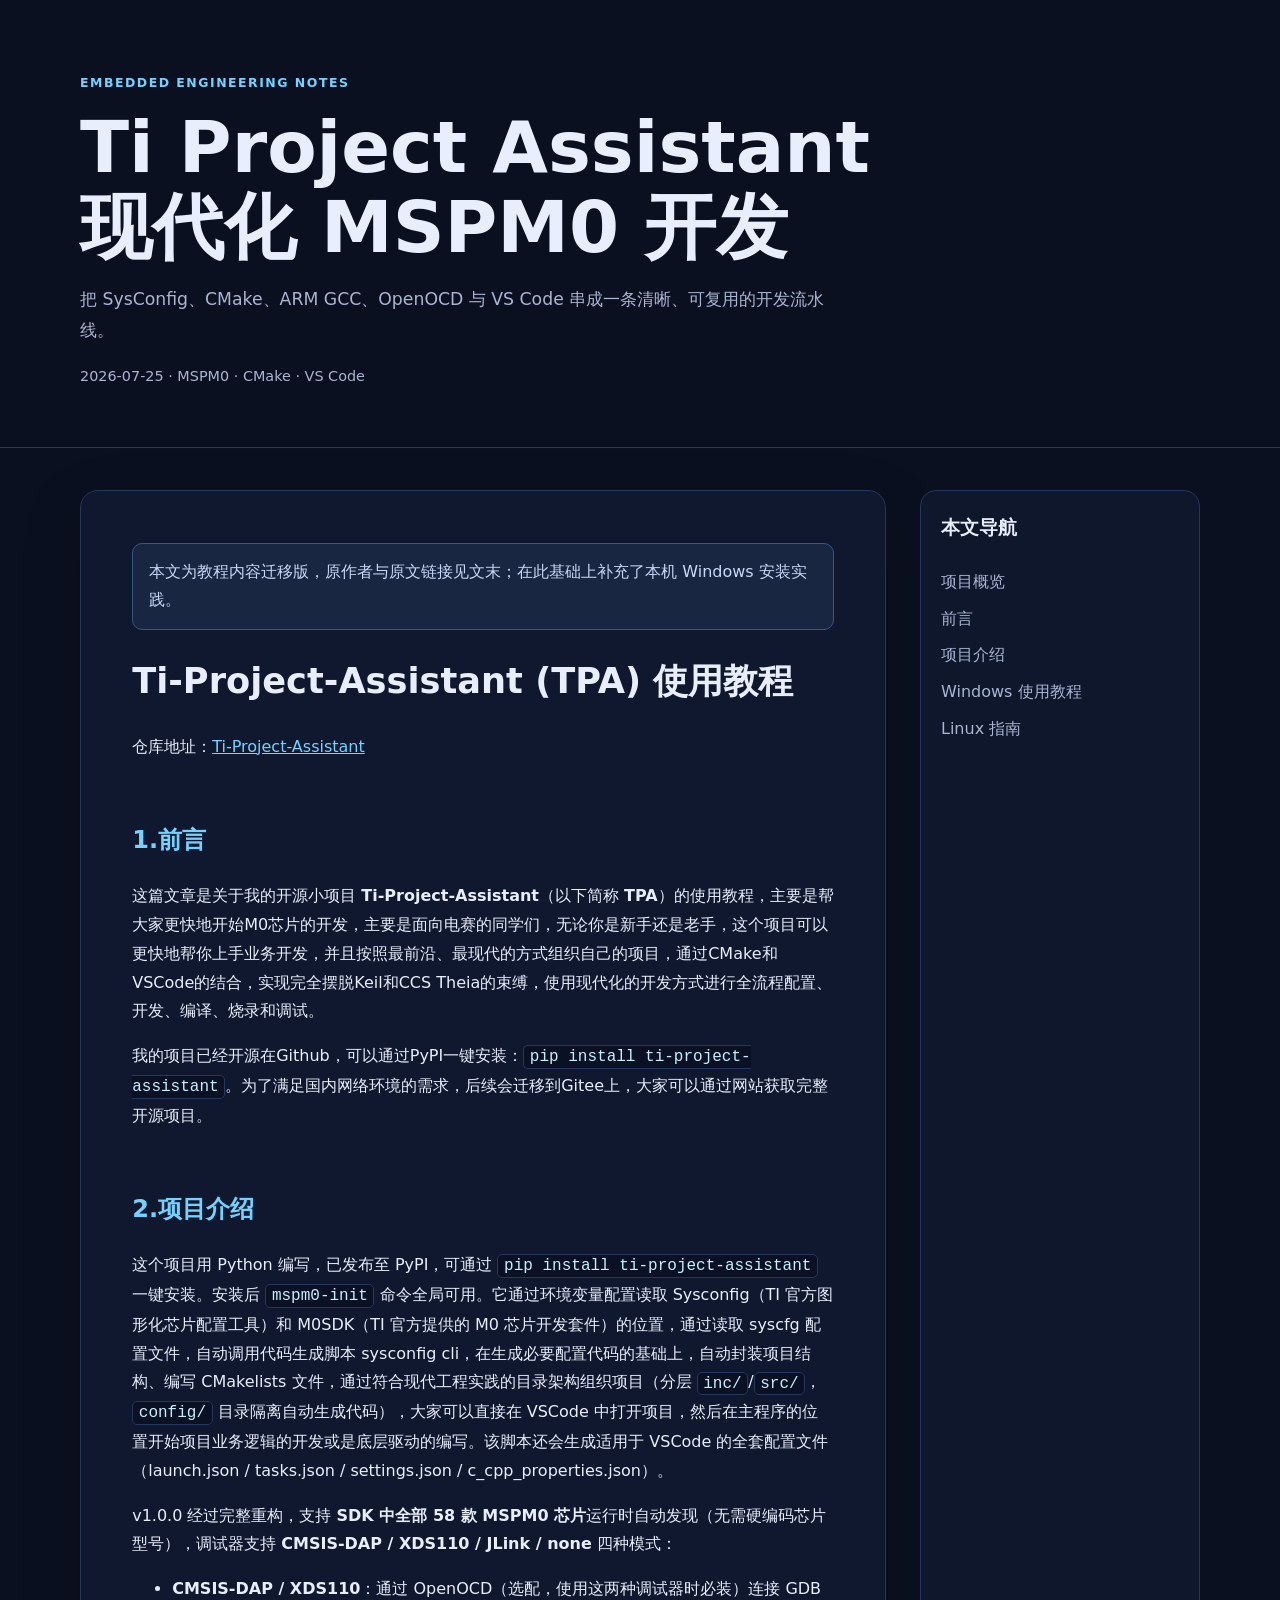
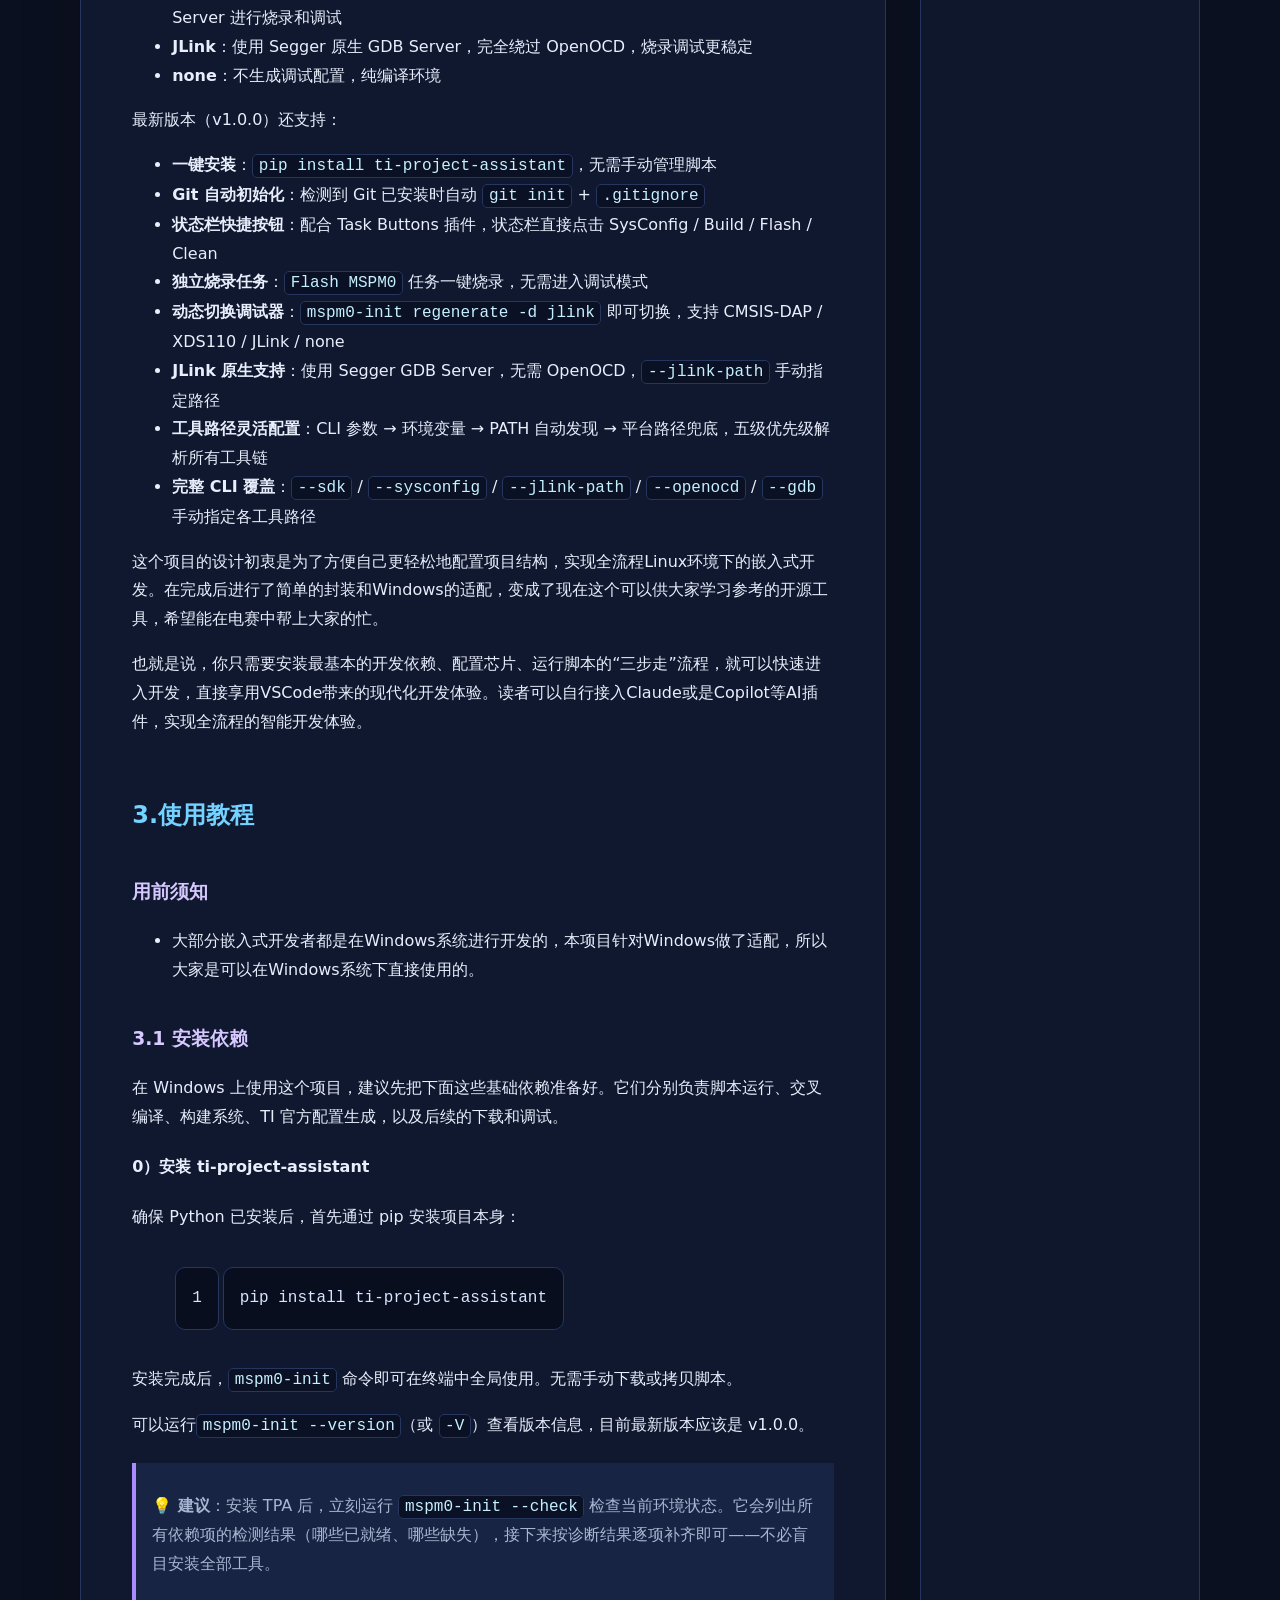
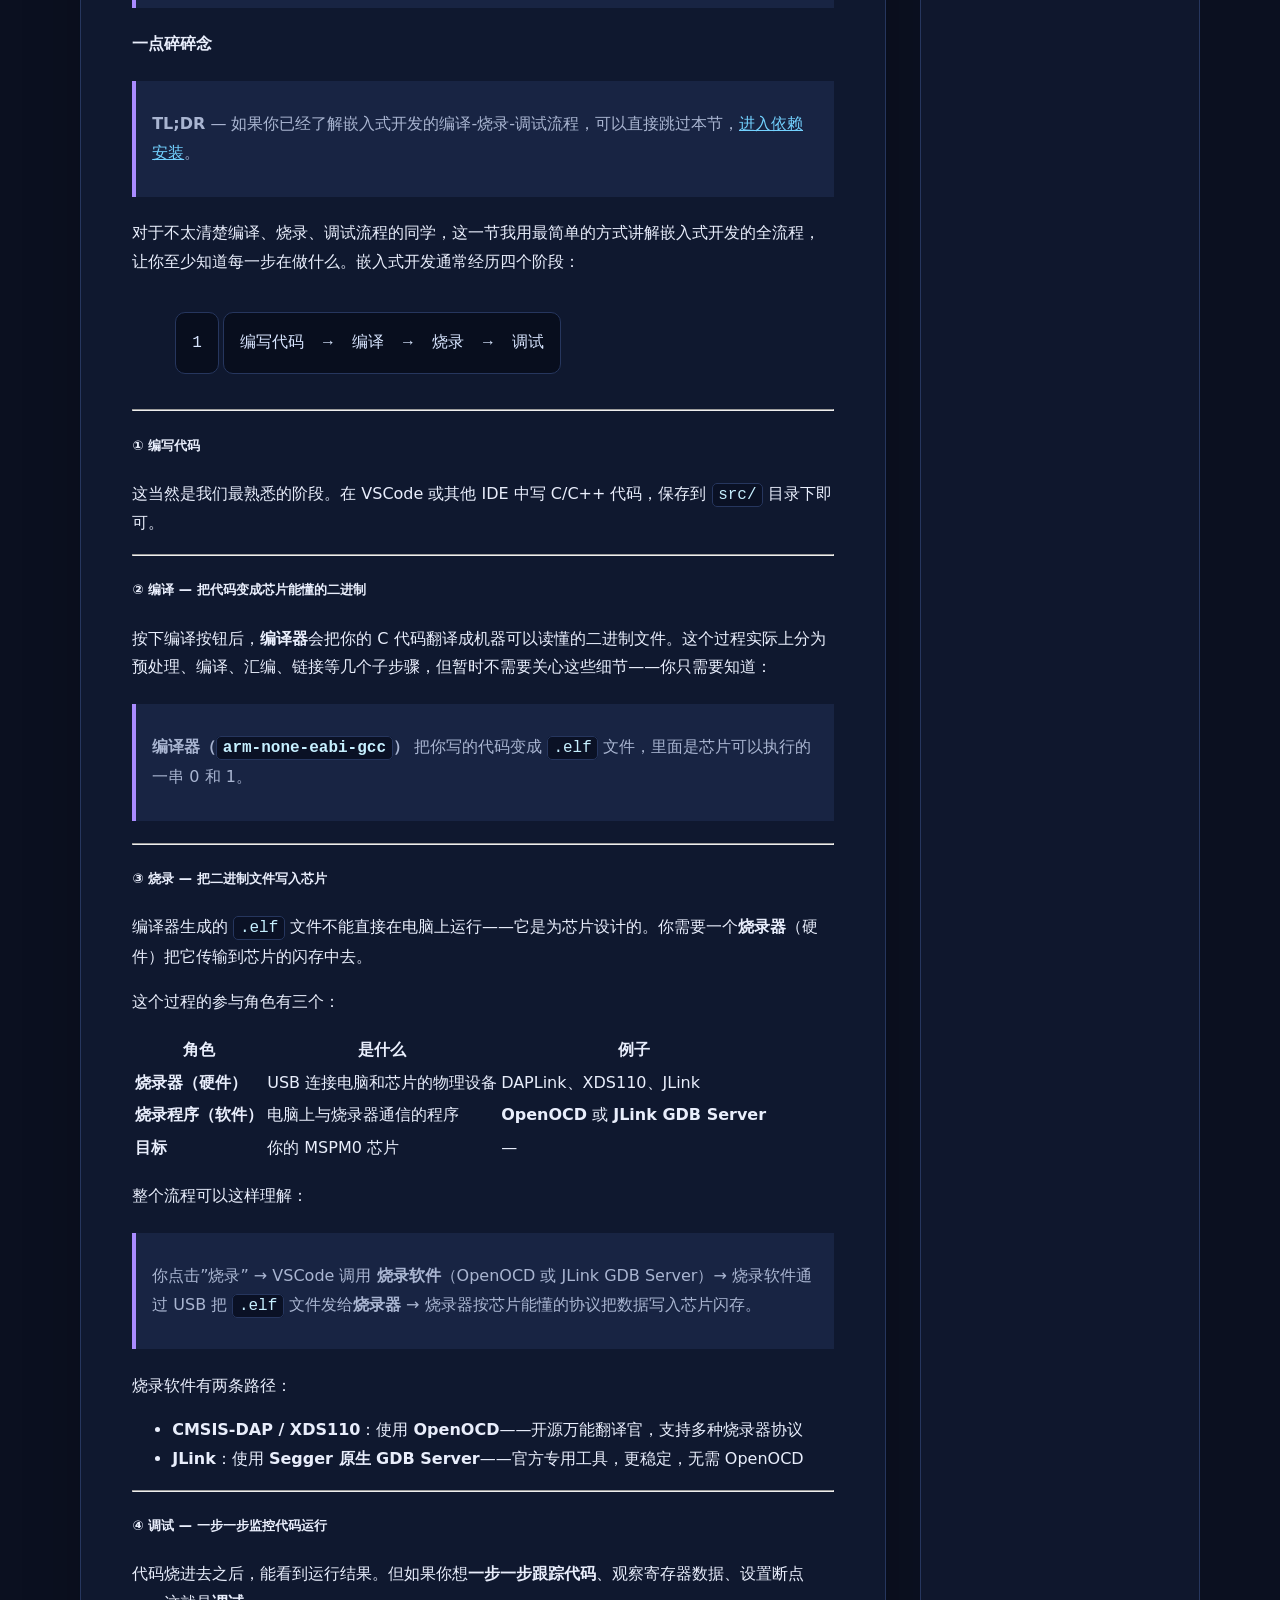
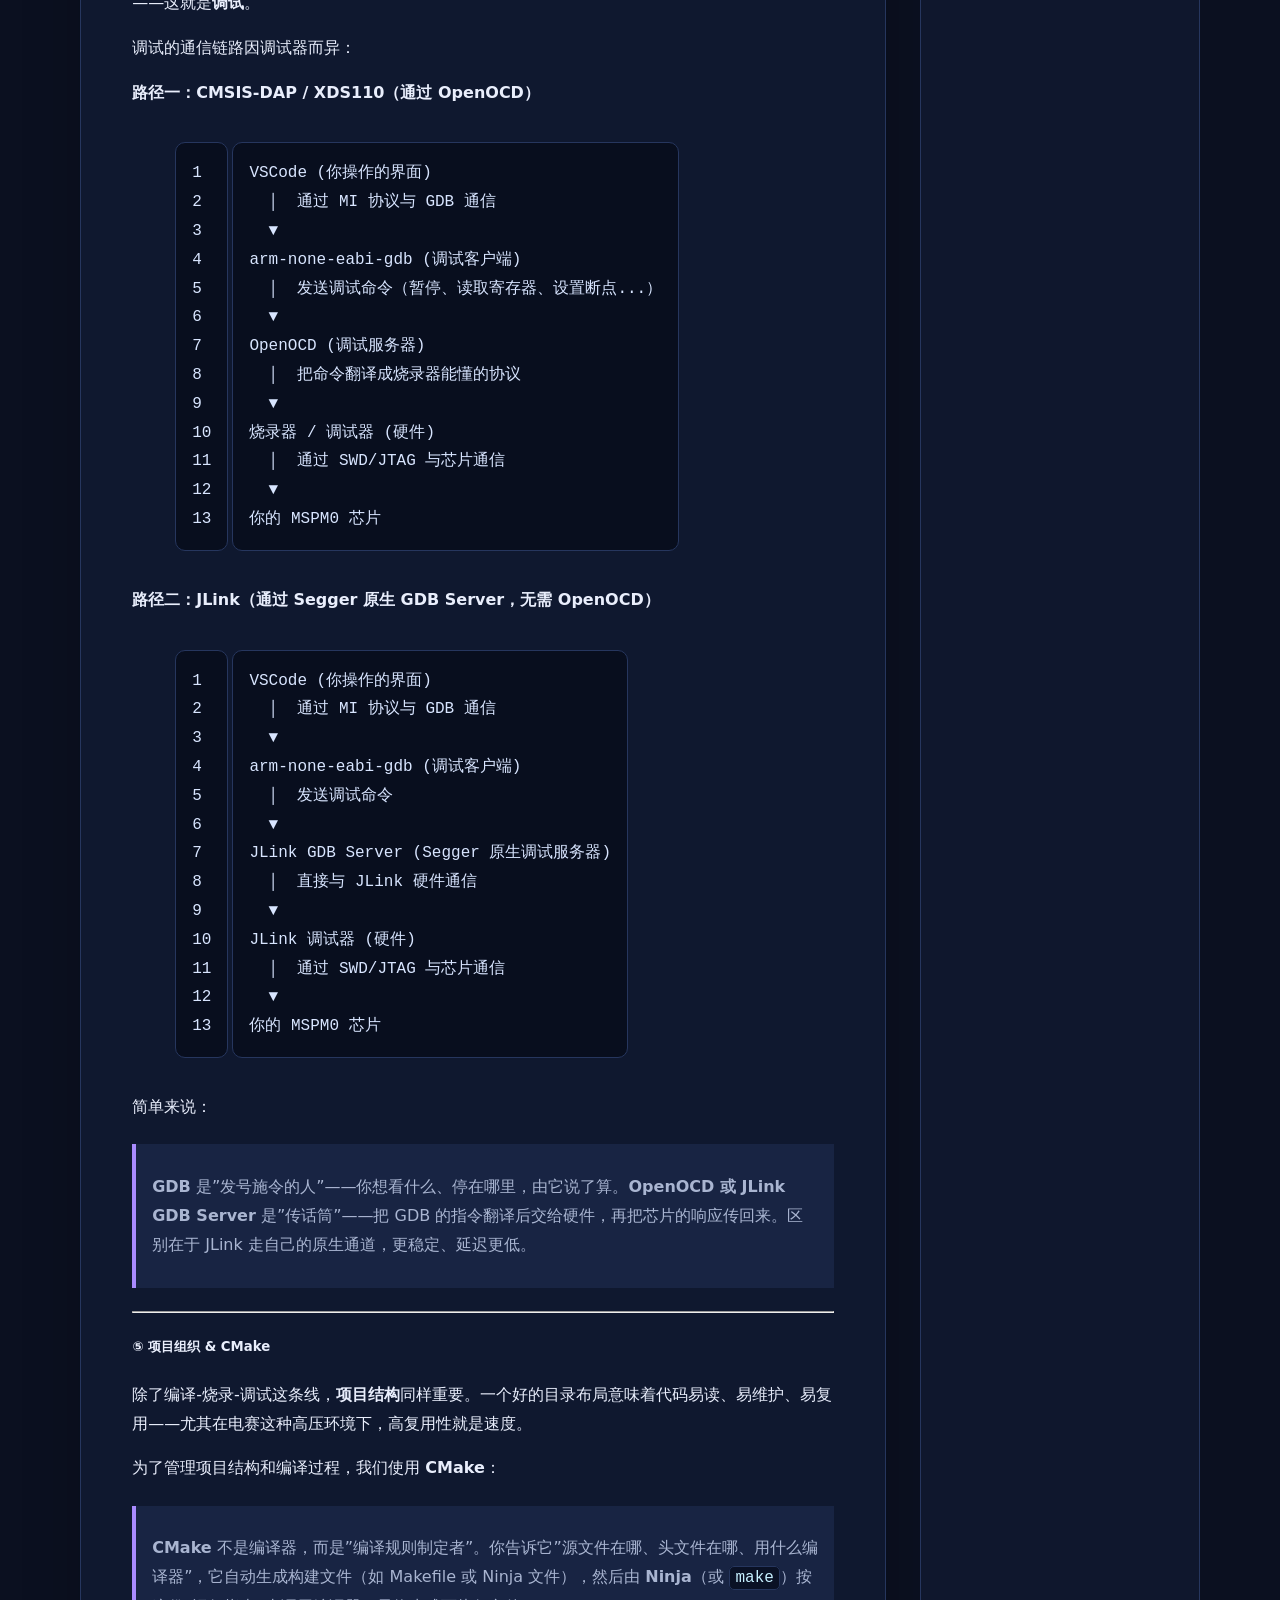
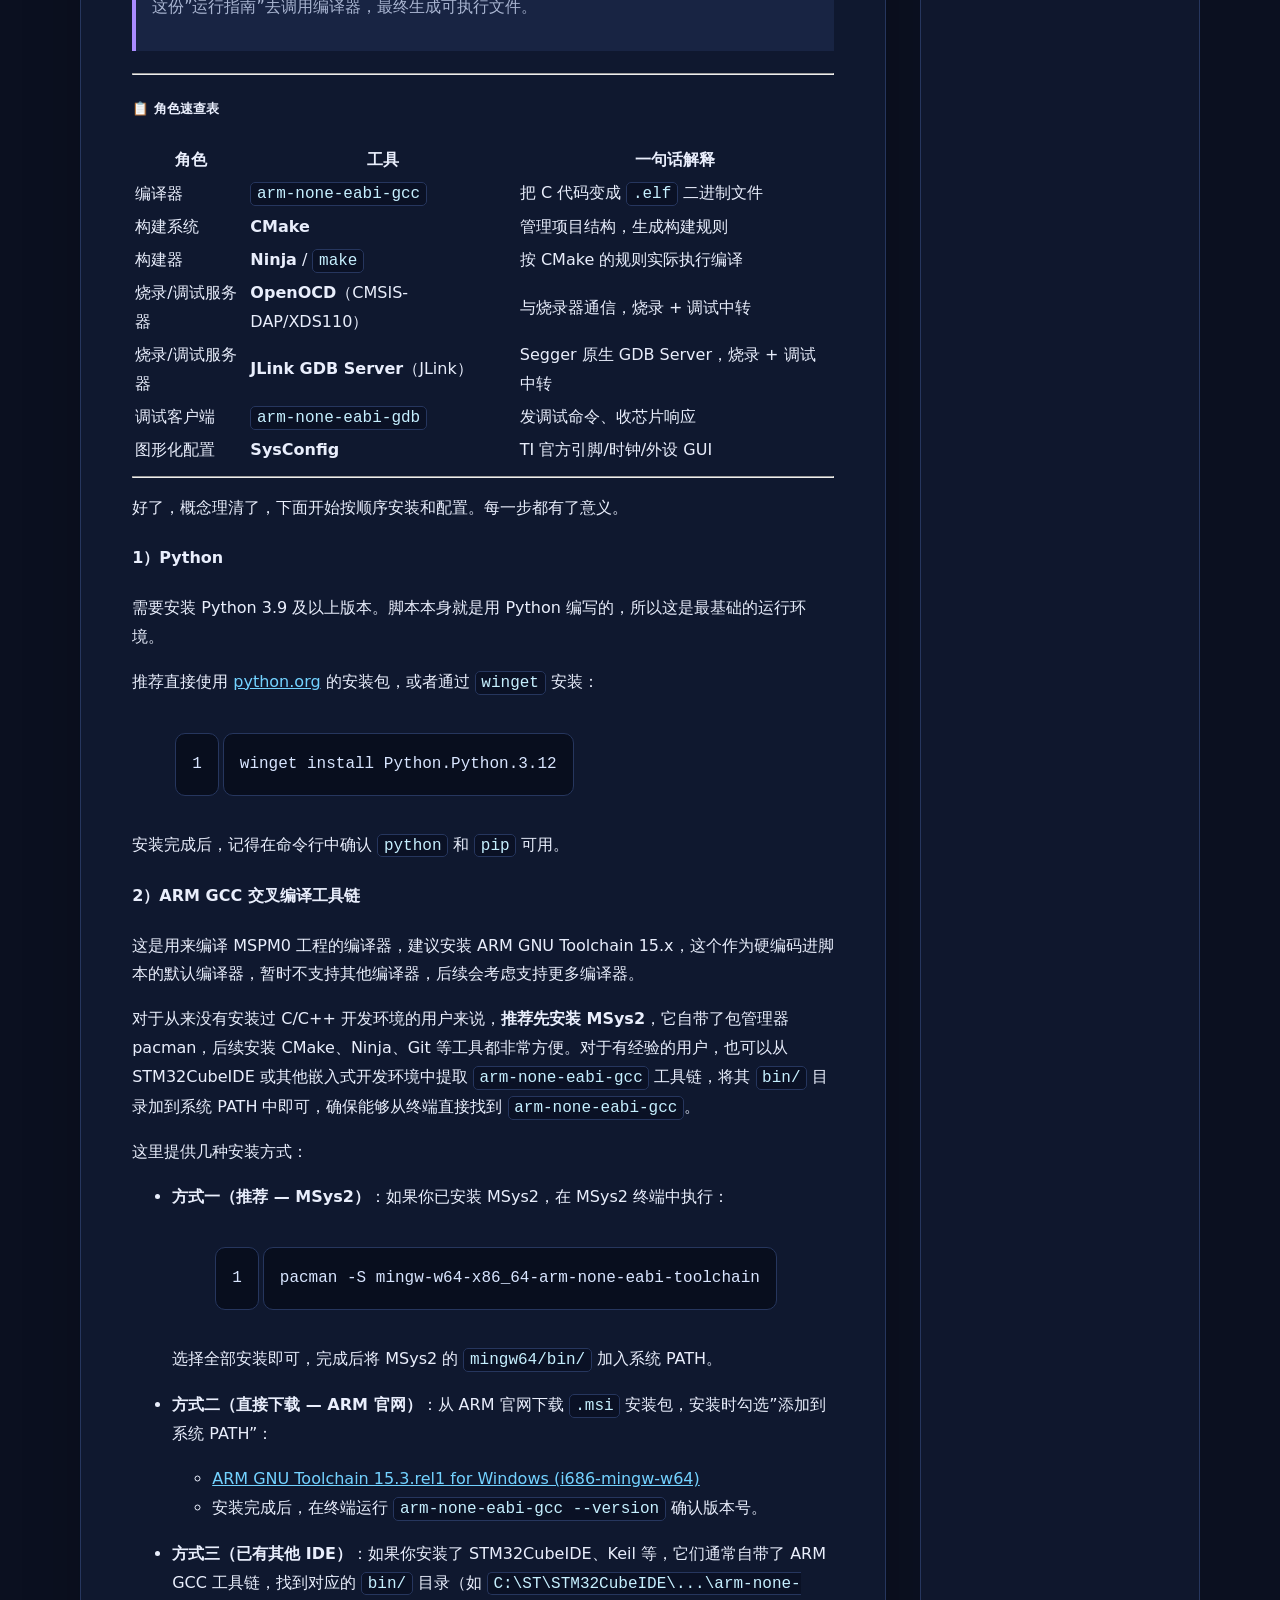
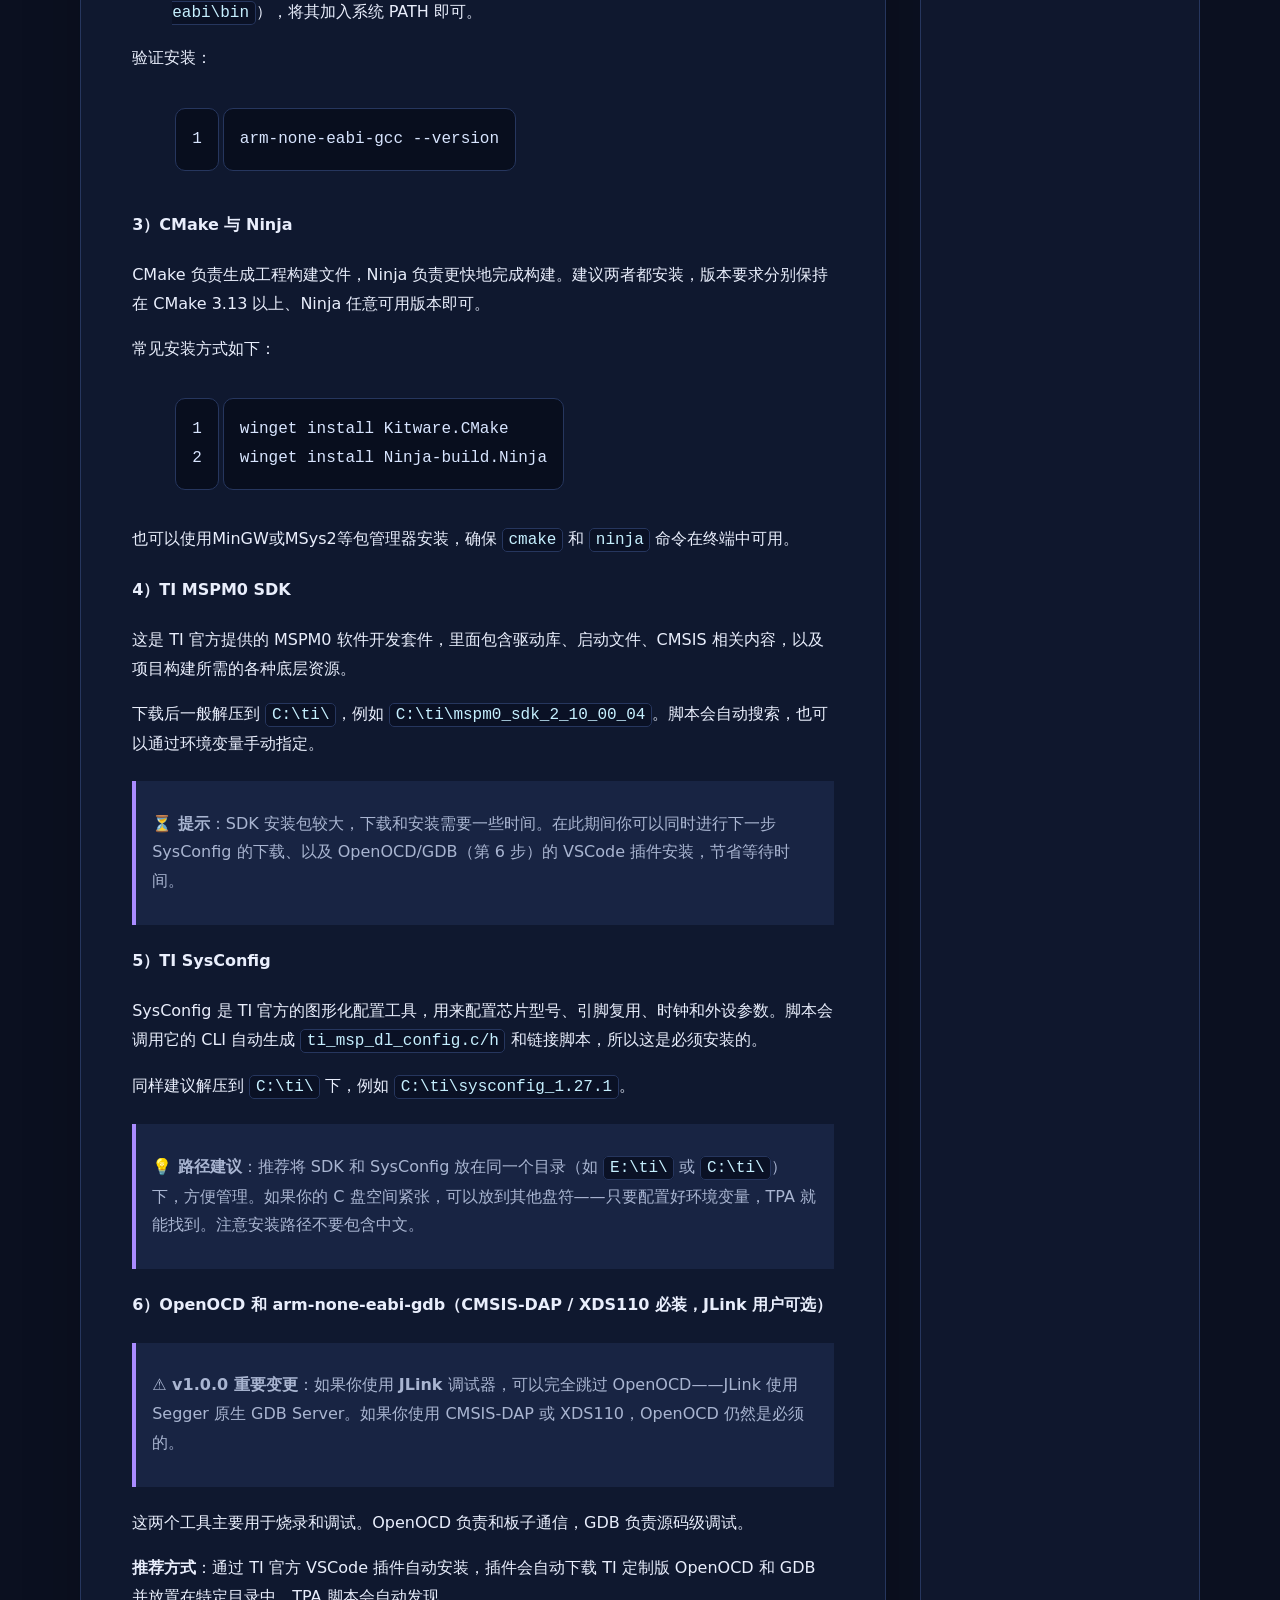
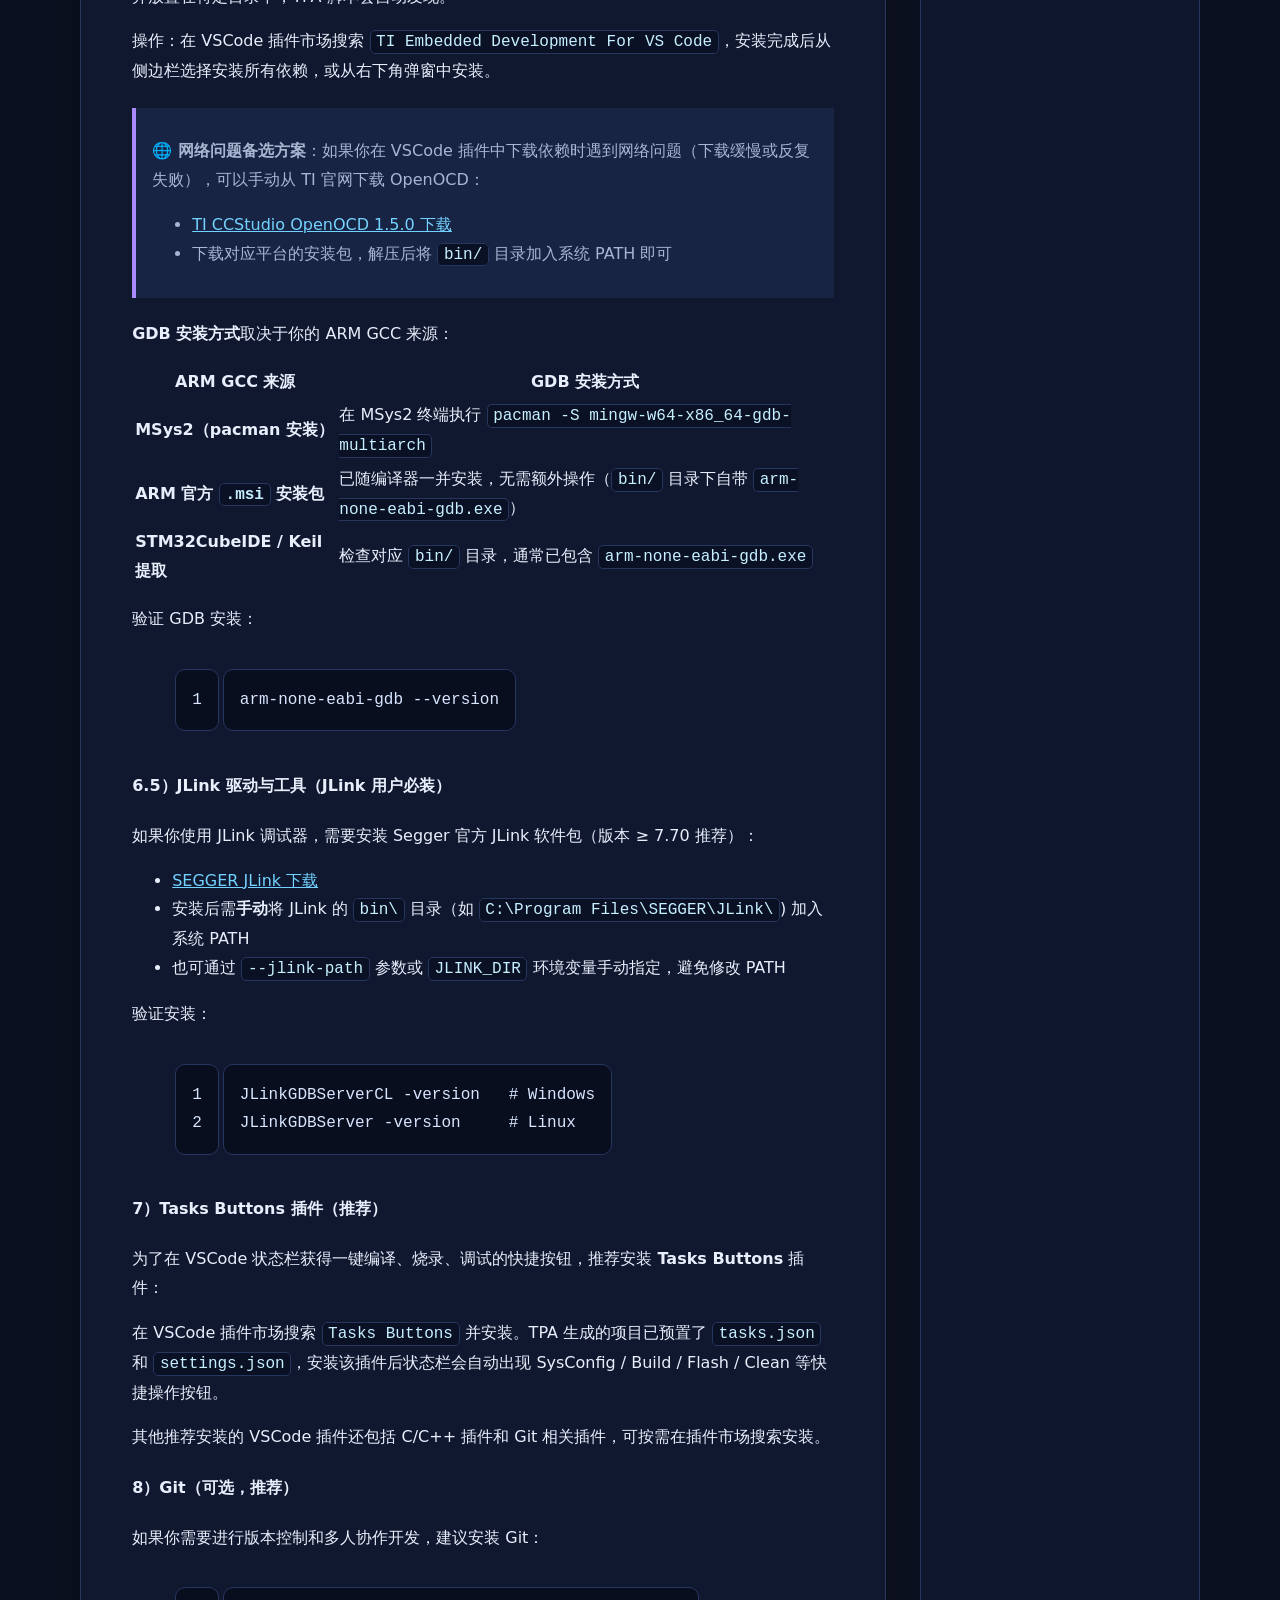
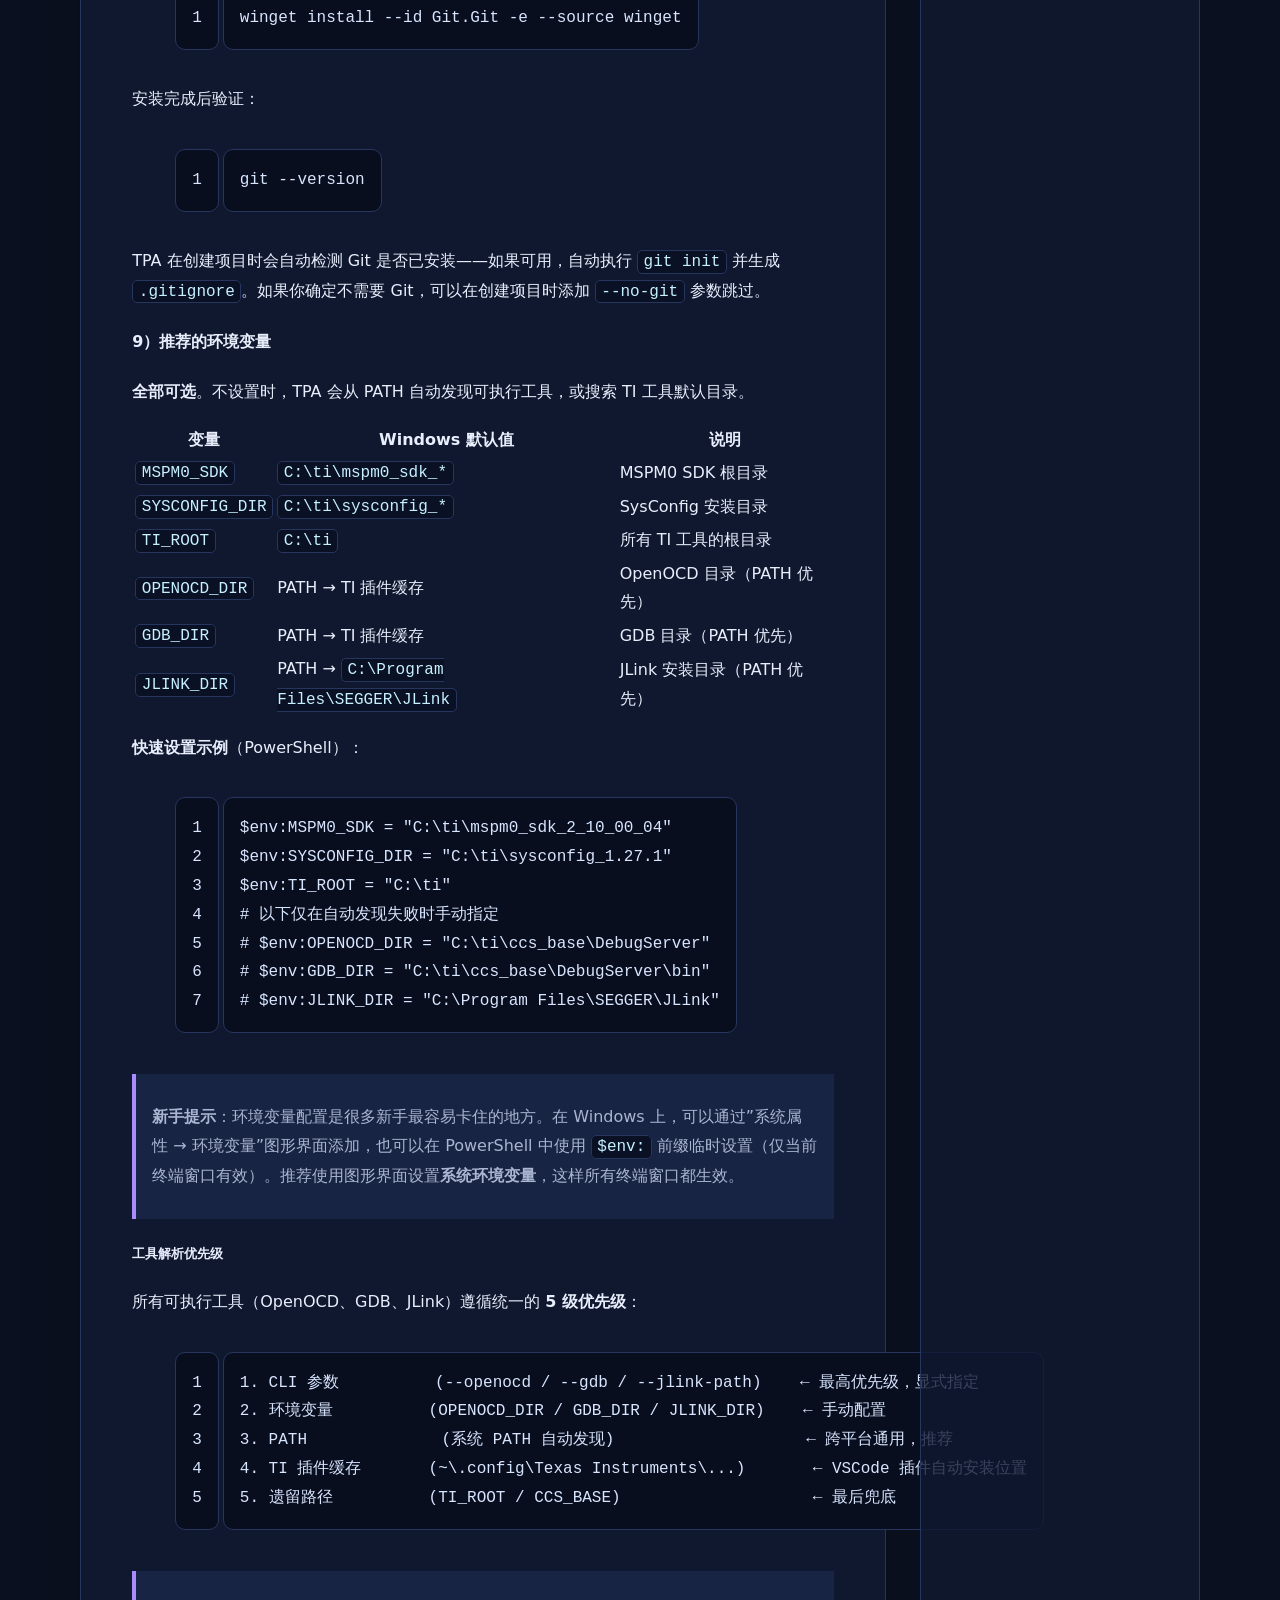
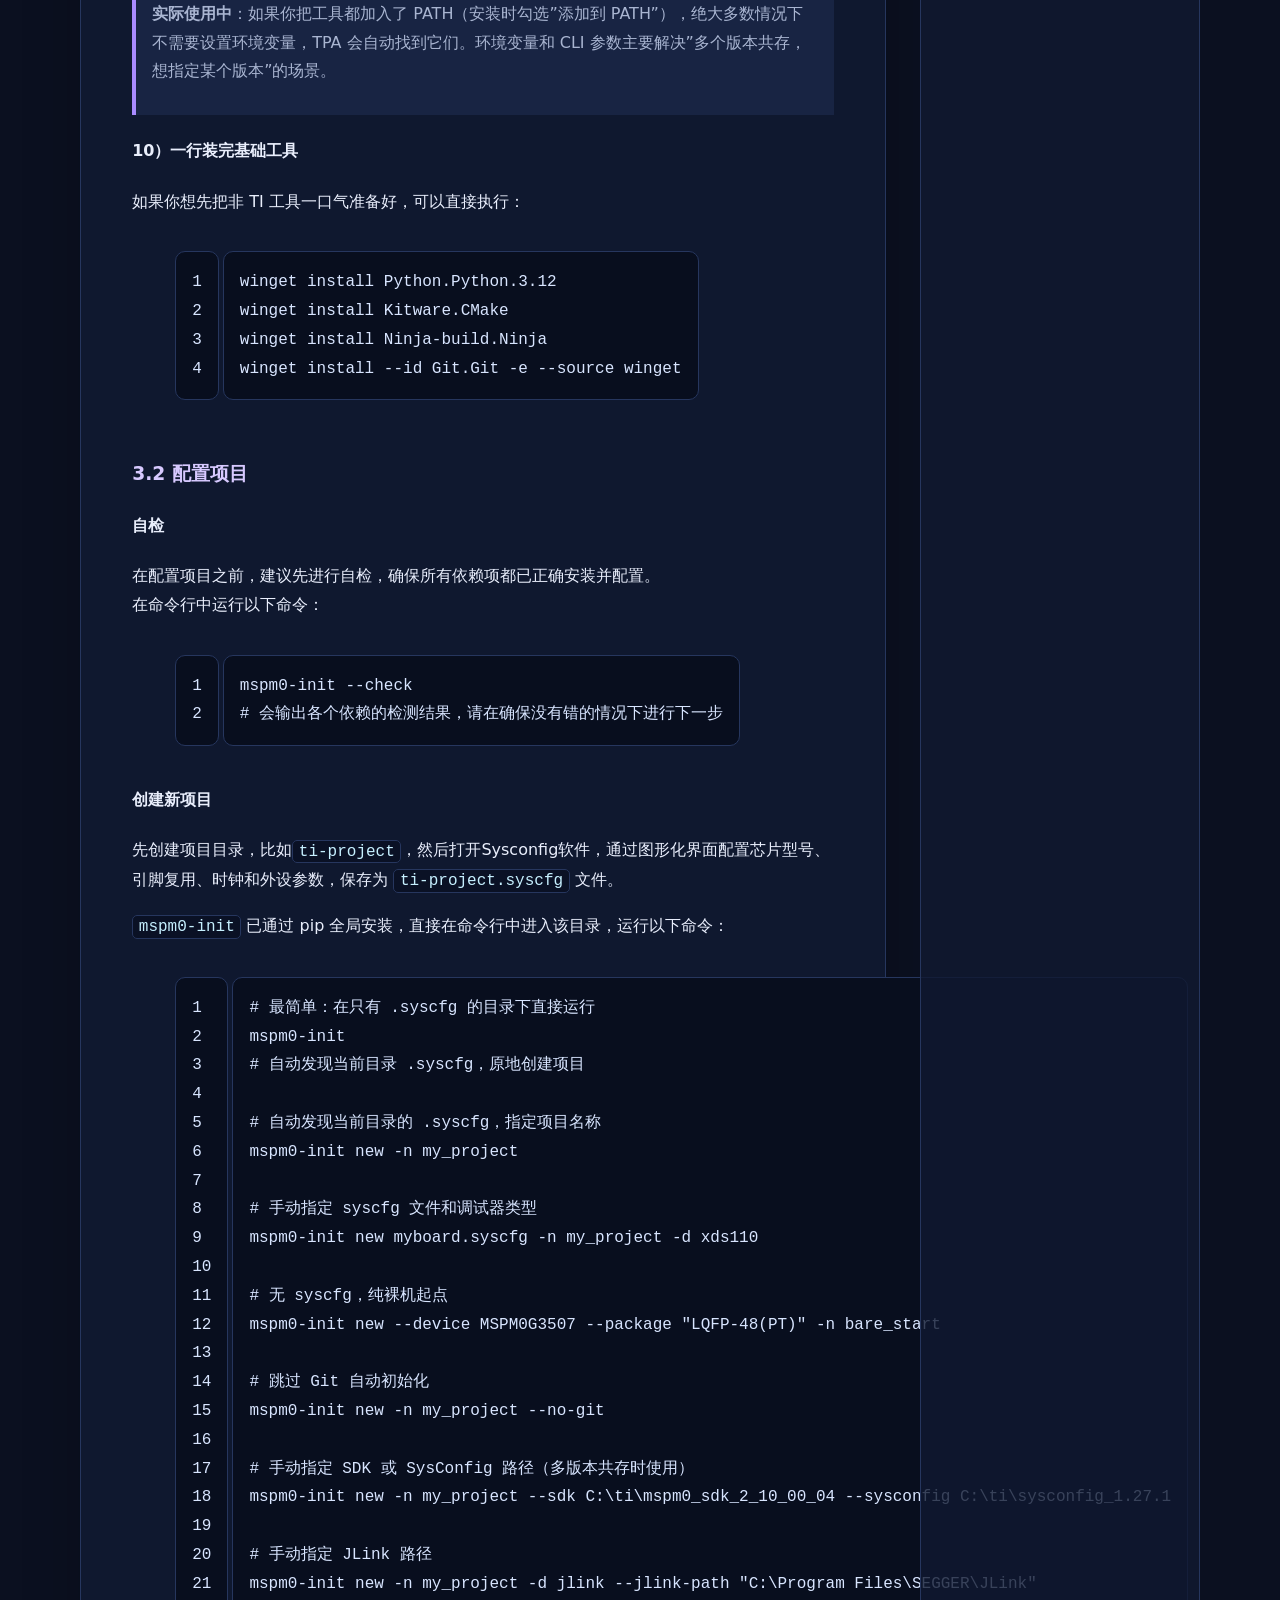
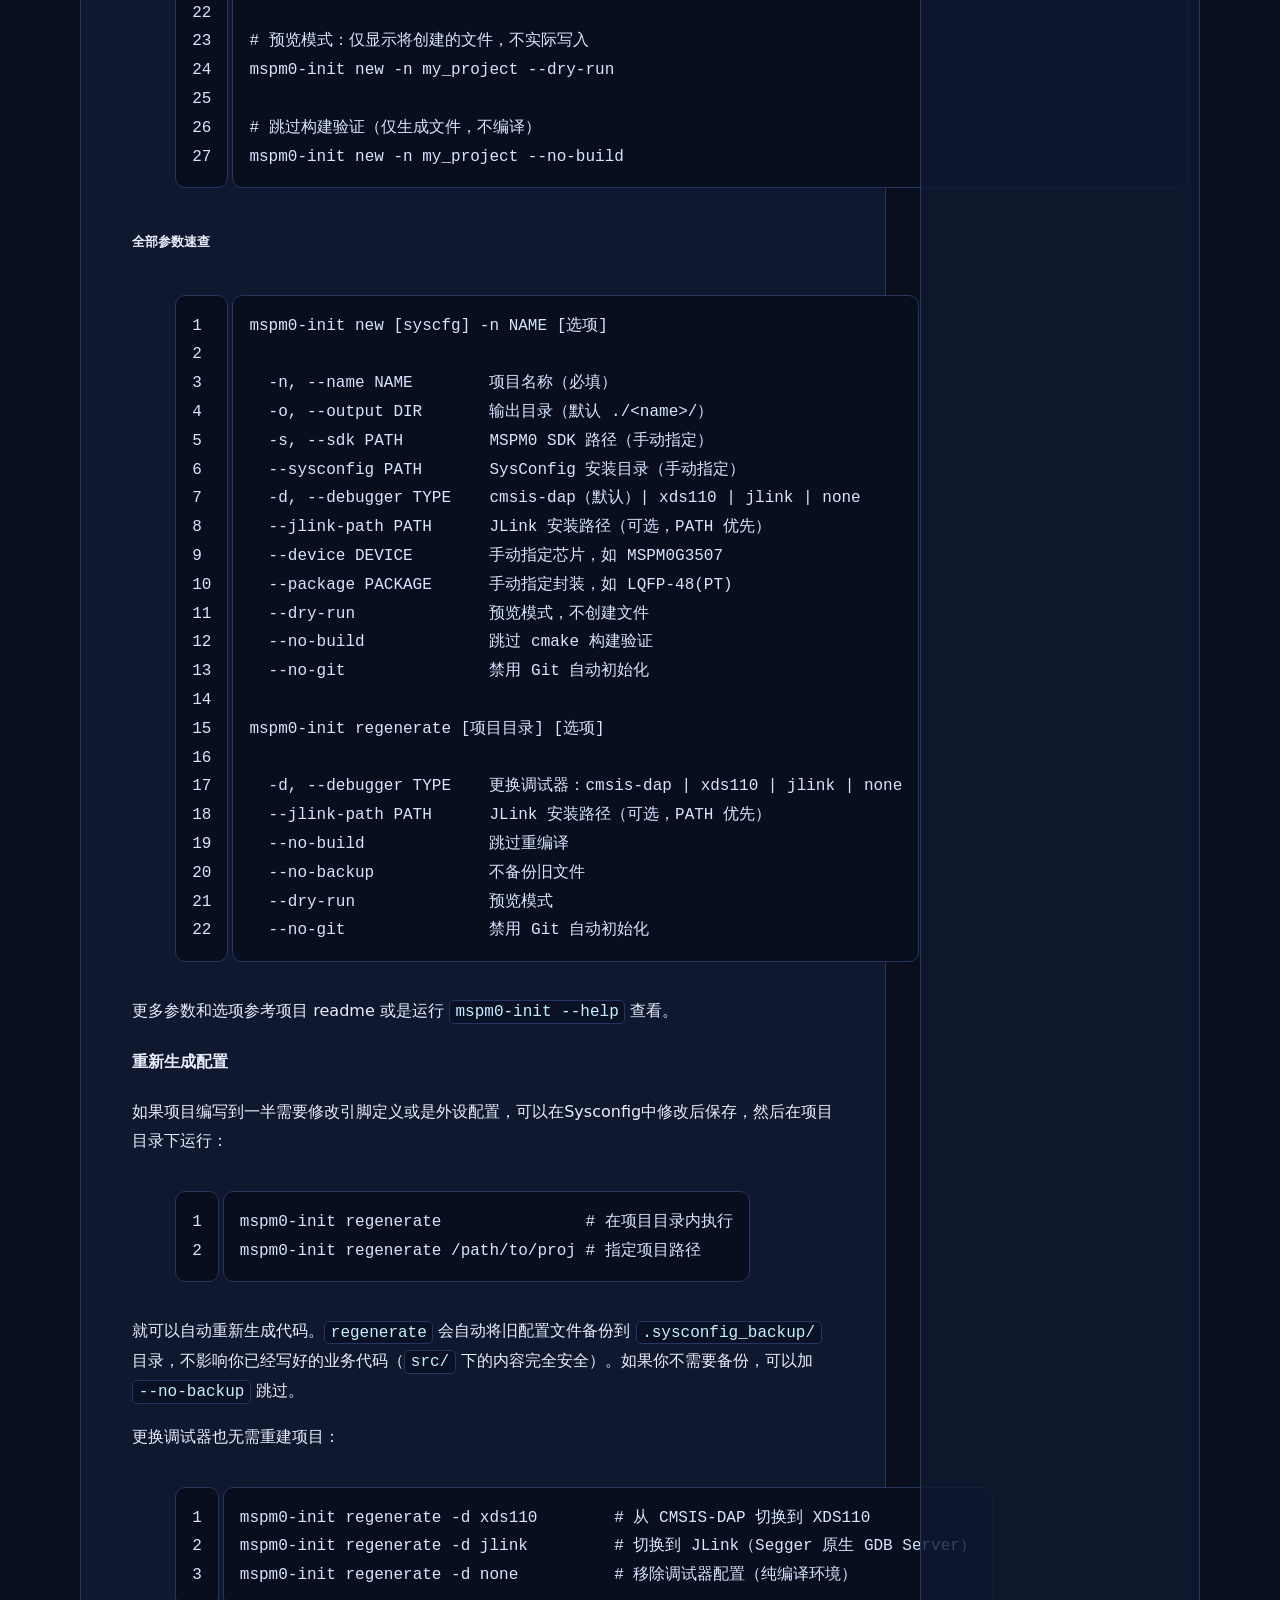
==== index.html @ 9c079d9d "Create embedded engineering blog" ====
<!doctype html><html lang="zh-CN"><head><meta charset="utf-8"><meta name="viewport" content="width=device-width,initial-scale=1"><title>嵌入式工程笔记 · Ti Project Assistant</title><meta name="description" content="MSPM0、SysConfig、CMake 与 VS Code 的现代嵌入式开发笔记"><link rel="stylesheet" href="styles.css"></head><body><header class="hero"><div class="shell"><div class="eyebrow">Embedded Engineering Notes</div><h1>Ti Project Assistant<br>现代化 MSPM0 开发</h1><p>把 SysConfig、CMake、ARM GCC、OpenOCD 与 VS Code 串成一条清晰、可复用的开发流水线。</p><div class="meta">2026-07-25 · MSPM0 · CMake · VS Code</div></div></header><main class="shell layout"><article class="article"><div class="notice">本文为教程内容迁移版，原作者与原文链接见文末；在此基础上补充了本机 Windows 安装实践。</div><div id="content"><h1 id="Ti-Project-Assistant-TPA-使用教程"><a href="#Ti-Project-Assistant-TPA-使用教程" class="headerlink" title="Ti-Project-Assistant (TPA) 使用教程"></a>Ti-Project-Assistant (TPA) 使用教程</h1><p>仓库地址：<a target="_blank" rel="noopener" href="https://github.com/AndyYang12345/Ti-Project-Assistant.git">Ti-Project-Assistant</a></p>
<h2 id="1-前言"><a href="#1-前言" class="headerlink" title="1.前言"></a>1.前言</h2><p>这篇文章是关于我的开源小项目 <strong>Ti-Project-Assistant</strong>（以下简称 <strong>TPA</strong>）的使用教程，主要是帮大家更快地开始M0芯片的开发，主要是面向电赛的同学们，无论你是新手还是老手，这个项目可以更快地帮你上手业务开发，并且按照最前沿、最现代的方式组织自己的项目，通过CMake和VSCode的结合，实现完全摆脱Keil和CCS Theia的束缚，使用现代化的开发方式进行全流程配置、开发、编译、烧录和调试。</p>
<p>我的项目已经开源在Github，可以通过PyPI一键安装：<code>pip install ti-project-assistant</code>。为了满足国内网络环境的需求，后续会迁移到Gitee上，大家可以通过网站获取完整开源项目。</p>
<h2 id="2-项目介绍"><a href="#2-项目介绍" class="headerlink" title="2.项目介绍"></a>2.项目介绍</h2><p>这个项目用 Python 编写，已发布至 PyPI，可通过 <code>pip install ti-project-assistant</code> 一键安装。安装后 <code>mspm0-init</code> 命令全局可用。它通过环境变量配置读取 Sysconfig（TI 官方图形化芯片配置工具）和 M0SDK（TI 官方提供的 M0 芯片开发套件）的位置，通过读取 syscfg 配置文件，自动调用代码生成脚本 sysconfig cli，在生成必要配置代码的基础上，自动封装项目结构、编写 CMakelists 文件，通过符合现代工程实践的目录架构组织项目（分层 <code>inc/</code>&#x2F;<code>src/</code>，<code>config/</code> 目录隔离自动生成代码），大家可以直接在 VSCode 中打开项目，然后在主程序的位置开始项目业务逻辑的开发或是底层驱动的编写。该脚本还会生成适用于 VSCode 的全套配置文件（launch.json &#x2F; tasks.json &#x2F; settings.json &#x2F; c_cpp_properties.json）。</p>
<p>v1.0.0 经过完整重构，支持 <strong>SDK 中全部 58 款 MSPM0 芯片</strong>运行时自动发现（无需硬编码芯片型号），调试器支持 <strong>CMSIS-DAP &#x2F; XDS110 &#x2F; JLink &#x2F; none</strong> 四种模式：</p>
<ul>
<li><strong>CMSIS-DAP &#x2F; XDS110</strong>：通过 OpenOCD（选配，使用这两种调试器时必装）连接 GDB Server 进行烧录和调试</li>
<li><strong>JLink</strong>：使用 Segger 原生 GDB Server，完全绕过 OpenOCD，烧录调试更稳定</li>
<li><strong>none</strong>：不生成调试配置，纯编译环境</li>
</ul>
<p>最新版本（v1.0.0）还支持：</p>
<ul>
<li><strong>一键安装</strong>：<code>pip install ti-project-assistant</code>，无需手动管理脚本</li>
<li><strong>Git 自动初始化</strong>：检测到 Git 已安装时自动 <code>git init</code> + <code>.gitignore</code></li>
<li><strong>状态栏快捷按钮</strong>：配合 Task Buttons 插件，状态栏直接点击 SysConfig &#x2F; Build &#x2F; Flash &#x2F; Clean</li>
<li><strong>独立烧录任务</strong>：<code>Flash MSPM0</code> 任务一键烧录，无需进入调试模式</li>
<li><strong>动态切换调试器</strong>：<code>mspm0-init regenerate -d jlink</code> 即可切换，支持 CMSIS-DAP &#x2F; XDS110 &#x2F; JLink &#x2F; none</li>
<li><strong>JLink 原生支持</strong>：使用 Segger GDB Server，无需 OpenOCD，<code>--jlink-path</code> 手动指定路径</li>
<li><strong>工具路径灵活配置</strong>：CLI 参数 → 环境变量 → PATH 自动发现 → 平台路径兜底，五级优先级解析所有工具链</li>
<li><strong>完整 CLI 覆盖</strong>：<code>--sdk</code> &#x2F; <code>--sysconfig</code> &#x2F; <code>--jlink-path</code> &#x2F; <code>--openocd</code> &#x2F; <code>--gdb</code> 手动指定各工具路径</li>
</ul>
<p>这个项目的设计初衷是为了方便自己更轻松地配置项目结构，实现全流程Linux环境下的嵌入式开发。在完成后进行了简单的封装和Windows的适配，变成了现在这个可以供大家学习参考的开源工具，希望能在电赛中帮上大家的忙。</p>
<p>也就是说，你只需要安装最基本的开发依赖、配置芯片、运行脚本的“三步走”流程，就可以快速进入开发，直接享用VSCode带来的现代化开发体验。读者可以自行接入Claude或是Copilot等AI插件，实现全流程的智能开发体验。</p>
<h2 id="3-使用教程"><a href="#3-使用教程" class="headerlink" title="3.使用教程"></a>3.使用教程</h2><h3 id="用前须知"><a href="#用前须知" class="headerlink" title="用前须知"></a>用前须知</h3><ul>
<li>大部分嵌入式开发者都是在Windows系统进行开发的，本项目针对Windows做了适配，所以大家是可以在Windows系统下直接使用的。</li>
</ul>
<h3 id="3-1-安装依赖"><a href="#3-1-安装依赖" class="headerlink" title="3.1 安装依赖"></a>3.1 安装依赖</h3><p>在 Windows 上使用这个项目，建议先把下面这些基础依赖准备好。它们分别负责脚本运行、交叉编译、构建系统、TI 官方配置生成，以及后续的下载和调试。</p>
<h4 id="0）安装-ti-project-assistant"><a href="#0）安装-ti-project-assistant" class="headerlink" title="0）安装 ti-project-assistant"></a>0）安装 ti-project-assistant</h4><p>确保 Python 已安装后，首先通过 pip 安装项目本身：</p>
<figure class="highlight powershell"><table><tr><td class="gutter"><pre><span class="line">1</span><br></pre></td><td class="code"><pre><span class="line">pip install ti<span class="literal">-project-assistant</span></span><br></pre></td></tr></table></figure>

<p>安装完成后，<code>mspm0-init</code> 命令即可在终端中全局使用。无需手动下载或拷贝脚本。</p>
<p>可以运行<code>mspm0-init --version</code>（或 <code>-V</code>）查看版本信息，目前最新版本应该是 v1.0.0。</p>
<blockquote>
<p><strong>💡 建议</strong>：安装 TPA 后，立刻运行 <code>mspm0-init --check</code> 检查当前环境状态。它会列出所有依赖项的检测结果（哪些已就绪、哪些缺失），接下来按诊断结果逐项补齐即可——不必盲目安装全部工具。</p>
</blockquote>
<h4 id="一点碎碎念"><a href="#一点碎碎念" class="headerlink" title="一点碎碎念"></a>一点碎碎念</h4><blockquote>
<p><strong>TL;DR</strong> — 如果你已经了解嵌入式开发的编译-烧录-调试流程，可以直接跳过本节，<a href="#1%EF%BC%89Python">进入依赖安装</a>。</p>
</blockquote>
<p>对于不太清楚编译、烧录、调试流程的同学，这一节我用最简单的方式讲解嵌入式开发的全流程，让你至少知道每一步在做什么。嵌入式开发通常经历四个阶段：</p>
<figure class="highlight plaintext"><table><tr><td class="gutter"><pre><span class="line">1</span><br></pre></td><td class="code"><pre><span class="line">编写代码  →  编译  →  烧录  →  调试</span><br></pre></td></tr></table></figure>

<hr>
<h5 id="①-编写代码"><a href="#①-编写代码" class="headerlink" title="① 编写代码"></a>① 编写代码</h5><p>这当然是我们最熟悉的阶段。在 VSCode 或其他 IDE 中写 C&#x2F;C++ 代码，保存到 <code>src/</code> 目录下即可。</p>
<hr>
<h5 id="②-编译-—-把代码变成芯片能懂的二进制"><a href="#②-编译-—-把代码变成芯片能懂的二进制" class="headerlink" title="② 编译 — 把代码变成芯片能懂的二进制"></a>② 编译 — 把代码变成芯片能懂的二进制</h5><p>按下编译按钮后，<strong>编译器</strong>会把你的 C 代码翻译成机器可以读懂的二进制文件。这个过程实际上分为预处理、编译、汇编、链接等几个子步骤，但暂时不需要关心这些细节——你只需要知道：</p>
<blockquote>
<p><strong>编译器（<code>arm-none-eabi-gcc</code>）</strong> 把你写的代码变成 <code>.elf</code> 文件，里面是芯片可以执行的一串 0 和 1。</p>
</blockquote>
<hr>
<h5 id="③-烧录-—-把二进制文件写入芯片"><a href="#③-烧录-—-把二进制文件写入芯片" class="headerlink" title="③ 烧录 — 把二进制文件写入芯片"></a>③ 烧录 — 把二进制文件写入芯片</h5><p>编译器生成的 <code>.elf</code> 文件不能直接在电脑上运行——它是为芯片设计的。你需要一个<strong>烧录器</strong>（硬件）把它传输到芯片的闪存中去。</p>
<p>这个过程的参与角色有三个：</p>
<table>
<thead>
<tr>
<th>角色</th>
<th>是什么</th>
<th>例子</th>
</tr>
</thead>
<tbody><tr>
<td><strong>烧录器（硬件）</strong></td>
<td>USB 连接电脑和芯片的物理设备</td>
<td>DAPLink、XDS110、JLink</td>
</tr>
<tr>
<td><strong>烧录程序（软件）</strong></td>
<td>电脑上与烧录器通信的程序</td>
<td><strong>OpenOCD</strong> 或 <strong>JLink GDB Server</strong></td>
</tr>
<tr>
<td><strong>目标</strong></td>
<td>你的 MSPM0 芯片</td>
<td>—</td>
</tr>
</tbody></table>
<p>整个流程可以这样理解：</p>
<blockquote>
<p>你点击”烧录” → VSCode 调用 <strong>烧录软件</strong>（OpenOCD 或 JLink GDB Server）→ 烧录软件通过 USB 把 <code>.elf</code> 文件发给<strong>烧录器</strong> → 烧录器按芯片能懂的协议把数据写入芯片闪存。</p>
</blockquote>
<p>烧录软件有两条路径：</p>
<ul>
<li><strong>CMSIS-DAP &#x2F; XDS110</strong>：使用 <strong>OpenOCD</strong>——开源万能翻译官，支持多种烧录器协议</li>
<li><strong>JLink</strong>：使用 <strong>Segger 原生 GDB Server</strong>——官方专用工具，更稳定，无需 OpenOCD</li>
</ul>
<hr>
<h5 id="④-调试-—-一步一步监控代码运行"><a href="#④-调试-—-一步一步监控代码运行" class="headerlink" title="④ 调试 — 一步一步监控代码运行"></a>④ 调试 — 一步一步监控代码运行</h5><p>代码烧进去之后，能看到运行结果。但如果你想<strong>一步一步跟踪代码</strong>、观察寄存器数据、设置断点——这就是<strong>调试</strong>。</p>
<p>调试的通信链路因调试器而异：</p>
<p><strong>路径一：CMSIS-DAP &#x2F; XDS110（通过 OpenOCD）</strong></p>
<figure class="highlight plaintext"><table><tr><td class="gutter"><pre><span class="line">1</span><br><span class="line">2</span><br><span class="line">3</span><br><span class="line">4</span><br><span class="line">5</span><br><span class="line">6</span><br><span class="line">7</span><br><span class="line">8</span><br><span class="line">9</span><br><span class="line">10</span><br><span class="line">11</span><br><span class="line">12</span><br><span class="line">13</span><br></pre></td><td class="code"><pre><span class="line">VSCode (你操作的界面)</span><br><span class="line">  │  通过 MI 协议与 GDB 通信</span><br><span class="line">  ▼</span><br><span class="line">arm-none-eabi-gdb (调试客户端)</span><br><span class="line">  │  发送调试命令（暂停、读取寄存器、设置断点...）</span><br><span class="line">  ▼</span><br><span class="line">OpenOCD (调试服务器)</span><br><span class="line">  │  把命令翻译成烧录器能懂的协议</span><br><span class="line">  ▼</span><br><span class="line">烧录器 / 调试器 (硬件)</span><br><span class="line">  │  通过 SWD/JTAG 与芯片通信</span><br><span class="line">  ▼</span><br><span class="line">你的 MSPM0 芯片</span><br></pre></td></tr></table></figure>

<p><strong>路径二：JLink（通过 Segger 原生 GDB Server，无需 OpenOCD）</strong></p>
<figure class="highlight plaintext"><table><tr><td class="gutter"><pre><span class="line">1</span><br><span class="line">2</span><br><span class="line">3</span><br><span class="line">4</span><br><span class="line">5</span><br><span class="line">6</span><br><span class="line">7</span><br><span class="line">8</span><br><span class="line">9</span><br><span class="line">10</span><br><span class="line">11</span><br><span class="line">12</span><br><span class="line">13</span><br></pre></td><td class="code"><pre><span class="line">VSCode (你操作的界面)</span><br><span class="line">  │  通过 MI 协议与 GDB 通信</span><br><span class="line">  ▼</span><br><span class="line">arm-none-eabi-gdb (调试客户端)</span><br><span class="line">  │  发送调试命令</span><br><span class="line">  ▼</span><br><span class="line">JLink GDB Server (Segger 原生调试服务器)</span><br><span class="line">  │  直接与 JLink 硬件通信</span><br><span class="line">  ▼</span><br><span class="line">JLink 调试器 (硬件)</span><br><span class="line">  │  通过 SWD/JTAG 与芯片通信</span><br><span class="line">  ▼</span><br><span class="line">你的 MSPM0 芯片</span><br></pre></td></tr></table></figure>

<p>简单来说：</p>
<blockquote>
<p><strong>GDB</strong> 是”发号施令的人”——你想看什么、停在哪里，由它说了算。<strong>OpenOCD 或 JLink GDB Server</strong> 是”传话筒”——把 GDB 的指令翻译后交给硬件，再把芯片的响应传回来。区别在于 JLink 走自己的原生通道，更稳定、延迟更低。</p>
</blockquote>
<hr>
<h5 id="⑤-项目组织-CMake"><a href="#⑤-项目组织-CMake" class="headerlink" title="⑤ 项目组织 &amp; CMake"></a>⑤ 项目组织 &amp; CMake</h5><p>除了编译-烧录-调试这条线，<strong>项目结构</strong>同样重要。一个好的目录布局意味着代码易读、易维护、易复用——尤其在电赛这种高压环境下，高复用性就是速度。</p>
<p>为了管理项目结构和编译过程，我们使用 <strong>CMake</strong>：</p>
<blockquote>
<p><strong>CMake</strong> 不是编译器，而是”编译规则制定者”。你告诉它”源文件在哪、头文件在哪、用什么编译器”，它自动生成构建文件（如 Makefile 或 Ninja 文件），然后由 <strong>Ninja</strong>（或 <code>make</code>）按这份”运行指南”去调用编译器，最终生成可执行文件。</p>
</blockquote>
<hr>
<h5 id="📋-角色速查表"><a href="#📋-角色速查表" class="headerlink" title="📋 角色速查表"></a>📋 角色速查表</h5><table>
<thead>
<tr>
<th>角色</th>
<th>工具</th>
<th>一句话解释</th>
</tr>
</thead>
<tbody><tr>
<td>编译器</td>
<td><code>arm-none-eabi-gcc</code></td>
<td>把 C 代码变成 <code>.elf</code> 二进制文件</td>
</tr>
<tr>
<td>构建系统</td>
<td><strong>CMake</strong></td>
<td>管理项目结构，生成构建规则</td>
</tr>
<tr>
<td>构建器</td>
<td><strong>Ninja</strong> &#x2F; <code>make</code></td>
<td>按 CMake 的规则实际执行编译</td>
</tr>
<tr>
<td>烧录&#x2F;调试服务器</td>
<td><strong>OpenOCD</strong>（CMSIS-DAP&#x2F;XDS110）</td>
<td>与烧录器通信，烧录 + 调试中转</td>
</tr>
<tr>
<td>烧录&#x2F;调试服务器</td>
<td><strong>JLink GDB Server</strong>（JLink）</td>
<td>Segger 原生 GDB Server，烧录 + 调试中转</td>
</tr>
<tr>
<td>调试客户端</td>
<td><code>arm-none-eabi-gdb</code></td>
<td>发调试命令、收芯片响应</td>
</tr>
<tr>
<td>图形化配置</td>
<td><strong>SysConfig</strong></td>
<td>TI 官方引脚&#x2F;时钟&#x2F;外设 GUI</td>
</tr>
</tbody></table>
<hr>
<p>好了，概念理清了，下面开始按顺序安装和配置。每一步都有了意义。</p>
<h4 id="1）Python"><a href="#1）Python" class="headerlink" title="1）Python"></a>1）Python</h4><p>需要安装 Python 3.9 及以上版本。脚本本身就是用 Python 编写的，所以这是最基础的运行环境。</p>
<p>推荐直接使用 <a target="_blank" rel="noopener" href="https://www.python.org/downloads/">python.org</a> 的安装包，或者通过 <code>winget</code> 安装：</p>
<figure class="highlight powershell"><table><tr><td class="gutter"><pre><span class="line">1</span><br></pre></td><td class="code"><pre><span class="line">winget install Python.Python.<span class="number">3.12</span></span><br></pre></td></tr></table></figure>

<p>安装完成后，记得在命令行中确认 <code>python</code> 和 <code>pip</code> 可用。</p>
<h4 id="2）ARM-GCC-交叉编译工具链"><a href="#2）ARM-GCC-交叉编译工具链" class="headerlink" title="2）ARM GCC 交叉编译工具链"></a>2）ARM GCC 交叉编译工具链</h4><p>这是用来编译 MSPM0 工程的编译器，建议安装 ARM GNU Toolchain 15.x，这个作为硬编码进脚本的默认编译器，暂时不支持其他编译器，后续会考虑支持更多编译器。</p>
<p>对于从来没有安装过 C&#x2F;C++ 开发环境的用户来说，<strong>推荐先安装 MSys2</strong>，它自带了包管理器 pacman，后续安装 CMake、Ninja、Git 等工具都非常方便。对于有经验的用户，也可以从 STM32CubeIDE 或其他嵌入式开发环境中提取 <code>arm-none-eabi-gcc</code> 工具链，将其 <code>bin/</code> 目录加到系统 PATH 中即可，确保能够从终端直接找到 <code>arm-none-eabi-gcc</code>。</p>
<p>这里提供几种安装方式：</p>
<ul>
<li><p><strong>方式一（推荐 — MSys2）</strong>：如果你已安装 MSys2，在 MSys2 终端中执行：</p>
<figure class="highlight bash"><table><tr><td class="gutter"><pre><span class="line">1</span><br></pre></td><td class="code"><pre><span class="line">pacman -S mingw-w64-x86_64-arm-none-eabi-toolchain</span><br></pre></td></tr></table></figure>
<p>选择全部安装即可，完成后将 MSys2 的 <code>mingw64/bin/</code> 加入系统 PATH。</p>
</li>
<li><p><strong>方式二（直接下载 — ARM 官网）</strong>：从 ARM 官网下载 <code>.msi</code> 安装包，安装时勾选”添加到系统 PATH”：</p>
<ul>
<li><a target="_blank" rel="noopener" href="https://gitlab.arm.com/api/v4/projects/tooling%2Fgnu-toolchains-for-arm/packages/generic/gnu-toolchain/15.3.rel1/arm-gnu-toolchain-15.3.rel1-mingw-w64-i686-arm-none-eabi.msi">ARM GNU Toolchain 15.3.rel1 for Windows (i686-mingw-w64)</a></li>
<li>安装完成后，在终端运行 <code>arm-none-eabi-gcc --version</code> 确认版本号。</li>
</ul>
</li>
<li><p><strong>方式三（已有其他 IDE）</strong>：如果你安装了 STM32CubeIDE、Keil 等，它们通常自带了 ARM GCC 工具链，找到对应的 <code>bin/</code> 目录（如 <code>C:\ST\STM32CubeIDE\...\arm-none-eabi\bin</code>），将其加入系统 PATH 即可。</p>
</li>
</ul>
<p>验证安装：</p>
<figure class="highlight powershell"><table><tr><td class="gutter"><pre><span class="line">1</span><br></pre></td><td class="code"><pre><span class="line">arm<span class="literal">-none-eabi-gcc</span> <span class="literal">--version</span></span><br></pre></td></tr></table></figure>

<h4 id="3）CMake-与-Ninja"><a href="#3）CMake-与-Ninja" class="headerlink" title="3）CMake 与 Ninja"></a>3）CMake 与 Ninja</h4><p>CMake 负责生成工程构建文件，Ninja 负责更快地完成构建。建议两者都安装，版本要求分别保持在 CMake 3.13 以上、Ninja 任意可用版本即可。</p>
<p>常见安装方式如下：</p>
<figure class="highlight powershell"><table><tr><td class="gutter"><pre><span class="line">1</span><br><span class="line">2</span><br></pre></td><td class="code"><pre><span class="line">winget install Kitware.CMake</span><br><span class="line">winget install Ninja<span class="literal">-build</span>.Ninja</span><br></pre></td></tr></table></figure>

<p>也可以使用MinGW或MSys2等包管理器安装，确保 <code>cmake</code> 和 <code>ninja</code> 命令在终端中可用。</p>
<h4 id="4）TI-MSPM0-SDK"><a href="#4）TI-MSPM0-SDK" class="headerlink" title="4）TI MSPM0 SDK"></a>4）TI MSPM0 SDK</h4><p>这是 TI 官方提供的 MSPM0 软件开发套件，里面包含驱动库、启动文件、CMSIS 相关内容，以及项目构建所需的各种底层资源。</p>
<p>下载后一般解压到 <code>C:\ti\</code>，例如 <code>C:\ti\mspm0_sdk_2_10_00_04</code>。脚本会自动搜索，也可以通过环境变量手动指定。</p>
<blockquote>
<p><strong>⏳ 提示</strong>：SDK 安装包较大，下载和安装需要一些时间。在此期间你可以同时进行下一步 SysConfig 的下载、以及 OpenOCD&#x2F;GDB（第 6 步）的 VSCode 插件安装，节省等待时间。</p>
</blockquote>
<h4 id="5）TI-SysConfig"><a href="#5）TI-SysConfig" class="headerlink" title="5）TI SysConfig"></a>5）TI SysConfig</h4><p>SysConfig 是 TI 官方的图形化配置工具，用来配置芯片型号、引脚复用、时钟和外设参数。脚本会调用它的 CLI 自动生成 <code>ti_msp_dl_config.c/h</code> 和链接脚本，所以这是必须安装的。</p>
<p>同样建议解压到 <code>C:\ti\</code> 下，例如 <code>C:\ti\sysconfig_1.27.1</code>。</p>
<blockquote>
<p><strong>💡 路径建议</strong>：推荐将 SDK 和 SysConfig 放在同一个目录（如 <code>E:\ti\</code> 或 <code>C:\ti\</code>）下，方便管理。如果你的 C 盘空间紧张，可以放到其他盘符——只要配置好环境变量，TPA 就能找到。注意安装路径不要包含中文。</p>
</blockquote>
<h4 id="6）OpenOCD-和-arm-none-eabi-gdb（CMSIS-DAP-XDS110-必装，JLink-用户可选）"><a href="#6）OpenOCD-和-arm-none-eabi-gdb（CMSIS-DAP-XDS110-必装，JLink-用户可选）" class="headerlink" title="6）OpenOCD 和 arm-none-eabi-gdb（CMSIS-DAP &#x2F; XDS110 必装，JLink 用户可选）"></a>6）OpenOCD 和 arm-none-eabi-gdb（CMSIS-DAP &#x2F; XDS110 必装，JLink 用户可选）</h4><blockquote>
<p><strong>⚠️ v1.0.0 重要变更</strong>：如果你使用 <strong>JLink</strong> 调试器，可以完全跳过 OpenOCD——JLink 使用 Segger 原生 GDB Server。如果你使用 CMSIS-DAP 或 XDS110，OpenOCD 仍然是必须的。</p>
</blockquote>
<p>这两个工具主要用于烧录和调试。OpenOCD 负责和板子通信，GDB 负责源码级调试。</p>
<p><strong>推荐方式</strong>：通过 TI 官方 VSCode 插件自动安装，插件会自动下载 TI 定制版 OpenOCD 和 GDB 并放置在特定目录中，TPA 脚本会自动发现。</p>
<p>操作：在 VSCode 插件市场搜索 <code>TI Embedded Development For VS Code</code>，安装完成后从侧边栏选择安装所有依赖，或从右下角弹窗中安装。</p>
<blockquote>
<p><strong>🌐 网络问题备选方案</strong>：如果你在 VSCode 插件中下载依赖时遇到网络问题（下载缓慢或反复失败），可以手动从 TI 官网下载 OpenOCD：</p>
<ul>
<li><a target="_blank" rel="noopener" href="https://www.ti.com.cn/tool/cn/download/CCSTUDIO-OPENOCD/1.5.0">TI CCStudio OpenOCD 1.5.0 下载</a></li>
<li>下载对应平台的安装包，解压后将 <code>bin/</code> 目录加入系统 PATH 即可</li>
</ul>
</blockquote>
<p><strong>GDB 安装方式</strong>取决于你的 ARM GCC 来源：</p>
<table>
<thead>
<tr>
<th>ARM GCC 来源</th>
<th>GDB 安装方式</th>
</tr>
</thead>
<tbody><tr>
<td><strong>MSys2（pacman 安装）</strong></td>
<td>在 MSys2 终端执行 <code>pacman -S mingw-w64-x86_64-gdb-multiarch</code></td>
</tr>
<tr>
<td><strong>ARM 官方 <code>.msi</code> 安装包</strong></td>
<td>已随编译器一并安装，无需额外操作（<code>bin/</code> 目录下自带 <code>arm-none-eabi-gdb.exe</code>）</td>
</tr>
<tr>
<td><strong>STM32CubeIDE &#x2F; Keil 提取</strong></td>
<td>检查对应 <code>bin/</code> 目录，通常已包含 <code>arm-none-eabi-gdb.exe</code></td>
</tr>
</tbody></table>
<p>验证 GDB 安装：</p>
<figure class="highlight powershell"><table><tr><td class="gutter"><pre><span class="line">1</span><br></pre></td><td class="code"><pre><span class="line">arm<span class="literal">-none-eabi-gdb</span> <span class="literal">--version</span></span><br></pre></td></tr></table></figure>

<h4 id="6-5）JLink-驱动与工具（JLink-用户必装）"><a href="#6-5）JLink-驱动与工具（JLink-用户必装）" class="headerlink" title="6.5）JLink 驱动与工具（JLink 用户必装）"></a>6.5）JLink 驱动与工具（JLink 用户必装）</h4><p>如果你使用 JLink 调试器，需要安装 Segger 官方 JLink 软件包（版本 ≥ 7.70 推荐）：</p>
<ul>
<li><a target="_blank" rel="noopener" href="https://www.segger.com/downloads/jlink/">SEGGER JLink 下载</a></li>
<li>安装后需<strong>手动</strong>将 JLink 的 <code>bin\</code> 目录（如 <code>C:\Program Files\SEGGER\JLink\</code>) 加入系统 PATH</li>
<li>也可通过 <code>--jlink-path</code> 参数或 <code>JLINK_DIR</code> 环境变量手动指定，避免修改 PATH</li>
</ul>
<p>验证安装：</p>
<figure class="highlight powershell"><table><tr><td class="gutter"><pre><span class="line">1</span><br><span class="line">2</span><br></pre></td><td class="code"><pre><span class="line">JLinkGDBServerCL <span class="literal">-version</span>   <span class="comment"># Windows</span></span><br><span class="line">JLinkGDBServer <span class="literal">-version</span>     <span class="comment"># Linux</span></span><br></pre></td></tr></table></figure>

<h4 id="7）Tasks-Buttons-插件（推荐）"><a href="#7）Tasks-Buttons-插件（推荐）" class="headerlink" title="7）Tasks Buttons 插件（推荐）"></a>7）Tasks Buttons 插件（推荐）</h4><p>为了在 VSCode 状态栏获得一键编译、烧录、调试的快捷按钮，推荐安装 <strong>Tasks Buttons</strong> 插件：</p>
<p>在 VSCode 插件市场搜索 <code>Tasks Buttons</code> 并安装。TPA 生成的项目已预置了 <code>tasks.json</code> 和 <code>settings.json</code>，安装该插件后状态栏会自动出现 SysConfig &#x2F; Build &#x2F; Flash &#x2F; Clean 等快捷操作按钮。</p>
<p>其他推荐安装的 VSCode 插件还包括 C&#x2F;C++ 插件和 Git 相关插件，可按需在插件市场搜索安装。</p>
<h4 id="8）Git（可选，推荐）"><a href="#8）Git（可选，推荐）" class="headerlink" title="8）Git（可选，推荐）"></a>8）Git（可选，推荐）</h4><p>如果你需要进行版本控制和多人协作开发，建议安装 Git：</p>
<figure class="highlight powershell"><table><tr><td class="gutter"><pre><span class="line">1</span><br></pre></td><td class="code"><pre><span class="line">winget install <span class="literal">--id</span> Git.Git <span class="literal">-e</span> <span class="literal">--source</span> winget</span><br></pre></td></tr></table></figure>

<p>安装完成后验证：</p>
<figure class="highlight powershell"><table><tr><td class="gutter"><pre><span class="line">1</span><br></pre></td><td class="code"><pre><span class="line">git <span class="literal">--version</span></span><br></pre></td></tr></table></figure>

<p>TPA 在创建项目时会自动检测 Git 是否已安装——如果可用，自动执行 <code>git init</code> 并生成 <code>.gitignore</code>。如果你确定不需要 Git，可以在创建项目时添加 <code>--no-git</code> 参数跳过。</p>
<h4 id="9）推荐的环境变量"><a href="#9）推荐的环境变量" class="headerlink" title="9）推荐的环境变量"></a>9）推荐的环境变量</h4><p><strong>全部可选</strong>。不设置时，TPA 会从 PATH 自动发现可执行工具，或搜索 TI 工具默认目录。</p>
<table>
<thead>
<tr>
<th>变量</th>
<th>Windows 默认值</th>
<th>说明</th>
</tr>
</thead>
<tbody><tr>
<td><code>MSPM0_SDK</code></td>
<td><code>C:\ti\mspm0_sdk_*</code></td>
<td>MSPM0 SDK 根目录</td>
</tr>
<tr>
<td><code>SYSCONFIG_DIR</code></td>
<td><code>C:\ti\sysconfig_*</code></td>
<td>SysConfig 安装目录</td>
</tr>
<tr>
<td><code>TI_ROOT</code></td>
<td><code>C:\ti</code></td>
<td>所有 TI 工具的根目录</td>
</tr>
<tr>
<td><code>OPENOCD_DIR</code></td>
<td>PATH → TI 插件缓存</td>
<td>OpenOCD 目录（PATH 优先）</td>
</tr>
<tr>
<td><code>GDB_DIR</code></td>
<td>PATH → TI 插件缓存</td>
<td>GDB 目录（PATH 优先）</td>
</tr>
<tr>
<td><code>JLINK_DIR</code></td>
<td>PATH → <code>C:\Program Files\SEGGER\JLink</code></td>
<td>JLink 安装目录（PATH 优先）</td>
</tr>
</tbody></table>
<p><strong>快速设置示例</strong>（PowerShell）：</p>
<figure class="highlight powershell"><table><tr><td class="gutter"><pre><span class="line">1</span><br><span class="line">2</span><br><span class="line">3</span><br><span class="line">4</span><br><span class="line">5</span><br><span class="line">6</span><br><span class="line">7</span><br></pre></td><td class="code"><pre><span class="line"><span class="variable">$env:MSPM0_SDK</span> = <span class="string">&quot;C:\ti\mspm0_sdk_2_10_00_04&quot;</span></span><br><span class="line"><span class="variable">$env:SYSCONFIG_DIR</span> = <span class="string">&quot;C:\ti\sysconfig_1.27.1&quot;</span></span><br><span class="line"><span class="variable">$env:TI_ROOT</span> = <span class="string">&quot;C:\ti&quot;</span></span><br><span class="line"><span class="comment"># 以下仅在自动发现失败时手动指定</span></span><br><span class="line"><span class="comment"># $env:OPENOCD_DIR = &quot;C:\ti\ccs_base\DebugServer&quot;</span></span><br><span class="line"><span class="comment"># $env:GDB_DIR = &quot;C:\ti\ccs_base\DebugServer\bin&quot;</span></span><br><span class="line"><span class="comment"># $env:JLINK_DIR = &quot;C:\Program Files\SEGGER\JLink&quot;</span></span><br></pre></td></tr></table></figure>

<blockquote>
<p><strong>新手提示</strong>：环境变量配置是很多新手最容易卡住的地方。在 Windows 上，可以通过”系统属性 → 环境变量”图形界面添加，也可以在 PowerShell 中使用 <code>$env:</code> 前缀临时设置（仅当前终端窗口有效）。推荐使用图形界面设置<strong>系统环境变量</strong>，这样所有终端窗口都生效。</p>
</blockquote>
<h5 id="工具解析优先级"><a href="#工具解析优先级" class="headerlink" title="工具解析优先级"></a>工具解析优先级</h5><p>所有可执行工具（OpenOCD、GDB、JLink）遵循统一的 <strong>5 级优先级</strong>：</p>
<figure class="highlight plaintext"><table><tr><td class="gutter"><pre><span class="line">1</span><br><span class="line">2</span><br><span class="line">3</span><br><span class="line">4</span><br><span class="line">5</span><br></pre></td><td class="code"><pre><span class="line">1. CLI 参数          (--openocd / --gdb / --jlink-path)    ← 最高优先级，显式指定</span><br><span class="line">2. 环境变量          (OPENOCD_DIR / GDB_DIR / JLINK_DIR)    ← 手动配置</span><br><span class="line">3. PATH              (系统 PATH 自动发现)                    ← 跨平台通用，推荐</span><br><span class="line">4. TI 插件缓存       (~\.config\Texas Instruments\...)       ← VSCode 插件自动安装位置</span><br><span class="line">5. 遗留路径          (TI_ROOT / CCS_BASE)                    ← 最后兜底</span><br></pre></td></tr></table></figure>

<blockquote>
<p><strong>实际使用中</strong>：如果你把工具都加入了 PATH（安装时勾选”添加到 PATH”），绝大多数情况下不需要设置环境变量，TPA 会自动找到它们。环境变量和 CLI 参数主要解决”多个版本共存，想指定某个版本”的场景。</p>
</blockquote>
<h4 id="10）一行装完基础工具"><a href="#10）一行装完基础工具" class="headerlink" title="10）一行装完基础工具"></a>10）一行装完基础工具</h4><p>如果你想先把非 TI 工具一口气准备好，可以直接执行：</p>
<figure class="highlight powershell"><table><tr><td class="gutter"><pre><span class="line">1</span><br><span class="line">2</span><br><span class="line">3</span><br><span class="line">4</span><br></pre></td><td class="code"><pre><span class="line">winget install Python.Python.<span class="number">3.12</span></span><br><span class="line">winget install Kitware.CMake</span><br><span class="line">winget install Ninja<span class="literal">-build</span>.Ninja</span><br><span class="line">winget install <span class="literal">--id</span> Git.Git <span class="literal">-e</span> <span class="literal">--source</span> winget</span><br></pre></td></tr></table></figure>

<h3 id="3-2-配置项目"><a href="#3-2-配置项目" class="headerlink" title="3.2 配置项目"></a>3.2 配置项目</h3><h4 id="自检"><a href="#自检" class="headerlink" title="自检"></a><strong>自检</strong></h4><p>在配置项目之前，建议先进行自检，确保所有依赖项都已正确安装并配置。<br>在命令行中运行以下命令：</p>
<figure class="highlight powershell"><table><tr><td class="gutter"><pre><span class="line">1</span><br><span class="line">2</span><br></pre></td><td class="code"><pre><span class="line">mspm0<span class="literal">-init</span> <span class="literal">--check</span></span><br><span class="line"><span class="comment"># 会输出各个依赖的检测结果，请在确保没有错的情况下进行下一步</span></span><br></pre></td></tr></table></figure>

<h4 id="创建新项目"><a href="#创建新项目" class="headerlink" title="创建新项目"></a><strong>创建新项目</strong></h4><p>先创建项目目录，比如<code>ti-project</code>，然后打开Sysconfig软件，通过图形化界面配置芯片型号、引脚复用、时钟和外设参数，保存为 <code>ti-project.syscfg</code> 文件。</p>
<p><code>mspm0-init</code> 已通过 pip 全局安装，直接在命令行中进入该目录，运行以下命令：</p>
<figure class="highlight powershell"><table><tr><td class="gutter"><pre><span class="line">1</span><br><span class="line">2</span><br><span class="line">3</span><br><span class="line">4</span><br><span class="line">5</span><br><span class="line">6</span><br><span class="line">7</span><br><span class="line">8</span><br><span class="line">9</span><br><span class="line">10</span><br><span class="line">11</span><br><span class="line">12</span><br><span class="line">13</span><br><span class="line">14</span><br><span class="line">15</span><br><span class="line">16</span><br><span class="line">17</span><br><span class="line">18</span><br><span class="line">19</span><br><span class="line">20</span><br><span class="line">21</span><br><span class="line">22</span><br><span class="line">23</span><br><span class="line">24</span><br><span class="line">25</span><br><span class="line">26</span><br><span class="line">27</span><br></pre></td><td class="code"><pre><span class="line"><span class="comment"># 最简单：在只有 .syscfg 的目录下直接运行</span></span><br><span class="line">mspm0<span class="literal">-init</span></span><br><span class="line"><span class="comment"># 自动发现当前目录 .syscfg，原地创建项目</span></span><br><span class="line"></span><br><span class="line"><span class="comment"># 自动发现当前目录的 .syscfg，指定项目名称</span></span><br><span class="line">mspm0<span class="literal">-init</span> new <span class="literal">-n</span> my_project</span><br><span class="line"></span><br><span class="line"><span class="comment"># 手动指定 syscfg 文件和调试器类型</span></span><br><span class="line">mspm0<span class="literal">-init</span> new myboard.syscfg <span class="literal">-n</span> my_project <span class="literal">-d</span> xds110</span><br><span class="line"></span><br><span class="line"><span class="comment"># 无 syscfg，纯裸机起点</span></span><br><span class="line">mspm0<span class="literal">-init</span> new <span class="literal">--device</span> MSPM0G3507 <span class="literal">--package</span> <span class="string">&quot;LQFP-48(PT)&quot;</span> <span class="literal">-n</span> bare_start</span><br><span class="line"></span><br><span class="line"><span class="comment"># 跳过 Git 自动初始化</span></span><br><span class="line">mspm0<span class="literal">-init</span> new <span class="literal">-n</span> my_project <span class="literal">--no-git</span></span><br><span class="line"></span><br><span class="line"><span class="comment"># 手动指定 SDK 或 SysConfig 路径（多版本共存时使用）</span></span><br><span class="line">mspm0<span class="literal">-init</span> new <span class="literal">-n</span> my_project <span class="literal">--sdk</span> C:\ti\mspm0_sdk_2_10_00_04 <span class="literal">--sysconfig</span> C:\ti\sysconfig_1.<span class="number">27.1</span></span><br><span class="line"></span><br><span class="line"><span class="comment"># 手动指定 JLink 路径</span></span><br><span class="line">mspm0<span class="literal">-init</span> new <span class="literal">-n</span> my_project <span class="literal">-d</span> jlink <span class="literal">--jlink-path</span> <span class="string">&quot;C:\Program Files\SEGGER\JLink&quot;</span></span><br><span class="line"></span><br><span class="line"><span class="comment"># 预览模式：仅显示将创建的文件，不实际写入</span></span><br><span class="line">mspm0<span class="literal">-init</span> new <span class="literal">-n</span> my_project <span class="literal">--dry-run</span></span><br><span class="line"></span><br><span class="line"><span class="comment"># 跳过构建验证（仅生成文件，不编译）</span></span><br><span class="line">mspm0<span class="literal">-init</span> new <span class="literal">-n</span> my_project <span class="literal">--no-build</span></span><br></pre></td></tr></table></figure>

<h5 id="全部参数速查"><a href="#全部参数速查" class="headerlink" title="全部参数速查"></a>全部参数速查</h5><figure class="highlight plaintext"><table><tr><td class="gutter"><pre><span class="line">1</span><br><span class="line">2</span><br><span class="line">3</span><br><span class="line">4</span><br><span class="line">5</span><br><span class="line">6</span><br><span class="line">7</span><br><span class="line">8</span><br><span class="line">9</span><br><span class="line">10</span><br><span class="line">11</span><br><span class="line">12</span><br><span class="line">13</span><br><span class="line">14</span><br><span class="line">15</span><br><span class="line">16</span><br><span class="line">17</span><br><span class="line">18</span><br><span class="line">19</span><br><span class="line">20</span><br><span class="line">21</span><br><span class="line">22</span><br></pre></td><td class="code"><pre><span class="line">mspm0-init new [syscfg] -n NAME [选项]</span><br><span class="line"></span><br><span class="line">  -n, --name NAME        项目名称（必填）</span><br><span class="line">  -o, --output DIR       输出目录（默认 ./&lt;name&gt;/）</span><br><span class="line">  -s, --sdk PATH         MSPM0 SDK 路径（手动指定）</span><br><span class="line">  --sysconfig PATH       SysConfig 安装目录（手动指定）</span><br><span class="line">  -d, --debugger TYPE    cmsis-dap（默认）| xds110 | jlink | none</span><br><span class="line">  --jlink-path PATH      JLink 安装路径（可选，PATH 优先）</span><br><span class="line">  --device DEVICE        手动指定芯片，如 MSPM0G3507</span><br><span class="line">  --package PACKAGE      手动指定封装，如 LQFP-48(PT)</span><br><span class="line">  --dry-run              预览模式，不创建文件</span><br><span class="line">  --no-build             跳过 cmake 构建验证</span><br><span class="line">  --no-git               禁用 Git 自动初始化</span><br><span class="line"></span><br><span class="line">mspm0-init regenerate [项目目录] [选项]</span><br><span class="line"></span><br><span class="line">  -d, --debugger TYPE    更换调试器：cmsis-dap | xds110 | jlink | none</span><br><span class="line">  --jlink-path PATH      JLink 安装路径（可选，PATH 优先）</span><br><span class="line">  --no-build             跳过重编译</span><br><span class="line">  --no-backup            不备份旧文件</span><br><span class="line">  --dry-run              预览模式</span><br><span class="line">  --no-git               禁用 Git 自动初始化</span><br></pre></td></tr></table></figure>

<p>更多参数和选项参考项目 readme 或是运行 <code>mspm0-init --help</code> 查看。</p>
<h4 id="重新生成配置"><a href="#重新生成配置" class="headerlink" title="重新生成配置"></a><strong>重新生成配置</strong></h4><p>如果项目编写到一半需要修改引脚定义或是外设配置，可以在Sysconfig中修改后保存，然后在项目目录下运行：</p>
<figure class="highlight powershell"><table><tr><td class="gutter"><pre><span class="line">1</span><br><span class="line">2</span><br></pre></td><td class="code"><pre><span class="line">mspm0<span class="literal">-init</span> regenerate               <span class="comment"># 在项目目录内执行</span></span><br><span class="line">mspm0<span class="literal">-init</span> regenerate /path/to/proj <span class="comment"># 指定项目路径</span></span><br></pre></td></tr></table></figure>

<p>就可以自动重新生成代码。<code>regenerate</code> 会自动将旧配置文件备份到 <code>.sysconfig_backup/</code> 目录，不影响你已经写好的业务代码（<code>src/</code> 下的内容完全安全）。如果你不需要备份，可以加 <code>--no-backup</code> 跳过。</p>
<p>更换调试器也无需重建项目：</p>
<figure class="highlight powershell"><table><tr><td class="gutter"><pre><span class="line">1</span><br><span class="line">2</span><br><span class="line">3</span><br></pre></td><td class="code"><pre><span class="line">mspm0<span class="literal">-init</span> regenerate <span class="literal">-d</span> xds110        <span class="comment"># 从 CMSIS-DAP 切换到 XDS110</span></span><br><span class="line">mspm0<span class="literal">-init</span> regenerate <span class="literal">-d</span> jlink         <span class="comment"># 切换到 JLink（Segger 原生 GDB Server）</span></span><br><span class="line">mspm0<span class="literal">-init</span> regenerate <span class="literal">-d</span> none          <span class="comment"># 移除调试器配置（纯编译环境）</span></span><br></pre></td></tr></table></figure>

<h3 id="3-3-编写项目"><a href="#3-3-编写项目" class="headerlink" title="3.3 编写项目"></a>3.3 编写项目</h3><p>主程序放在 <code>src/main.c</code>，可以直接在VSCode中打开项目，编写业务逻辑。<br>初始项目结构如下：</p>
<figure class="highlight bash"><table><tr><td class="gutter"><pre><span class="line">1</span><br><span class="line">2</span><br><span class="line">3</span><br><span class="line">4</span><br><span class="line">5</span><br><span class="line">6</span><br><span class="line">7</span><br><span class="line">8</span><br><span class="line">9</span><br><span class="line">10</span><br><span class="line">11</span><br><span class="line">12</span><br><span class="line">13</span><br><span class="line">14</span><br><span class="line">15</span><br><span class="line">16</span><br><span class="line">17</span><br><span class="line">18</span><br><span class="line">19</span><br><span class="line">20</span><br><span class="line">21</span><br><span class="line">22</span><br><span class="line">23</span><br><span class="line">24</span><br><span class="line">25</span><br><span class="line">26</span><br><span class="line">27</span><br><span class="line">28</span><br><span class="line">29</span><br></pre></td><td class="code"><pre><span class="line">my_project/</span><br><span class="line">├── CMakeLists.txt              <span class="comment"># CMake 构建定义</span></span><br><span class="line">├── .gitignore                  <span class="comment"># Git 忽略规则（自动生成）</span></span><br><span class="line">├── my_project.syscfg           <span class="comment"># 原始 SysConfig 配置</span></span><br><span class="line">├── config/</span><br><span class="line">│   ├── ti_msp_dl_config.h      <span class="comment"># 自动生成 — 请勿手动编辑</span></span><br><span class="line">│   ├── ti_msp_dl_config.c      <span class="comment"># 自动生成 — 请勿手动编辑</span></span><br><span class="line">│   ├── device_linker.lds       <span class="comment"># 链接脚本</span></span><br><span class="line">│   └── device.opt              <span class="comment"># 编译选项</span></span><br><span class="line">├── inc/</span><br><span class="line">│   ├── main.h                  <span class="comment"># 应用头文件</span></span><br><span class="line">│   ├── app/                    <span class="comment"># 应用层头文件</span></span><br><span class="line">│   ├── driver/                 <span class="comment"># 驱动头文件</span></span><br><span class="line">│   ├── modules/                <span class="comment"># 功能模块头文件</span></span><br><span class="line">│   └── utils/                  <span class="comment"># 工具头文件</span></span><br><span class="line">├── src/</span><br><span class="line">│   ├── main.c                  <span class="comment"># 应用入口（在此写代码）</span></span><br><span class="line">│   ├── app/                    <span class="comment"># 应用层实现</span></span><br><span class="line">│   ├── driver/                 <span class="comment"># 驱动实现</span></span><br><span class="line">│   ├── modules/                <span class="comment"># 功能模块实现</span></span><br><span class="line">│   └── utils/                  <span class="comment"># 工具实现</span></span><br><span class="line">├── lib/                        <span class="comment"># 本地静态库</span></span><br><span class="line">├── excluded/                   <span class="comment"># 不参与编译的 SysConfig 产物</span></span><br><span class="line">├── build/                      <span class="comment"># 构建输出（ELF / HEX / BIN / MAP）</span></span><br><span class="line">└── .vscode/</span><br><span class="line">    ├── launch.json             <span class="comment"># 调试配置（CMSIS-DAP / XDS110 / JLink）</span></span><br><span class="line">    ├── tasks.json              <span class="comment"># 构建任务 + 打开 SysConfig + Flash 烧录</span></span><br><span class="line">    ├── settings.json           <span class="comment"># Task Buttons 状态栏快捷按钮</span></span><br><span class="line">    └── c_cpp_properties.json   <span class="comment"># IntelliSense 配置</span></span><br></pre></td></tr></table></figure>

<h3 id="3-4-依赖关系一览"><a href="#3-4-依赖关系一览" class="headerlink" title="3.4 依赖关系一览"></a>3.4 依赖关系一览</h3><p>下图展示了 TPA 与各工具之间的依赖关系，帮助你理解整个工具链的层次结构：</p>
<figure class="highlight plaintext"><table><tr><td class="gutter"><pre><span class="line">1</span><br><span class="line">2</span><br><span class="line">3</span><br><span class="line">4</span><br><span class="line">5</span><br><span class="line">6</span><br><span class="line">7</span><br><span class="line">8</span><br><span class="line">9</span><br><span class="line">10</span><br><span class="line">11</span><br><span class="line">12</span><br><span class="line">13</span><br><span class="line">14</span><br></pre></td><td class="code"><pre><span class="line">mspm0-init</span><br><span class="line">├── SysConfig 1.x ────────────── 生成 ti_msp_dl_config.c/h、链接脚本</span><br><span class="line">├── MSPM0 SDK 2.x</span><br><span class="line">│   ├── driverlib.a ──────────── 硬件抽象层</span><br><span class="line">│   ├── startup_*.c ──────────── 中断向量表 + 启动代码</span><br><span class="line">│   ├── CMSIS Core ───────────── Cortex-M0+ 寄存器定义</span><br><span class="line">│   └── DeviceFamily.h ──────── 芯片系列宏（运行时动态发现 58 款芯片）</span><br><span class="line">├── arm-none-eabi-gcc ────────── 交叉编译</span><br><span class="line">├── CMake + Ninja ───────────── 构建系统</span><br><span class="line">├── OpenOCD 1.3.x (可选) ────── GDB Server + 烧录（cmsis-dap / xds110 必装）</span><br><span class="line">├── JLink 7.x+ (可选) ───────── 原生 GDB Server + 烧录（jlink 模式，推荐 ≥ 7.70）</span><br><span class="line">├── arm-none-eabi-gdb 14.x ──── 源码级调试</span><br><span class="line">├── Git ──────────────────────── 版本控制（自动初始化）</span><br><span class="line">└── VS Code + Cortex-Debug ──── IDE 集成</span><br></pre></td></tr></table></figure>

<blockquote>
<p><strong>关键路径</strong>：CMSIS-DAP &#x2F; XDS110 用户走 OpenOCD 路径；JLink 用户走 Segger 原生 GDB Server 路径。两条路径最终都通过 <code>arm-none-eabi-gdb</code> 对接 VSCode，对用户透明。</p>
</blockquote>
<h2 id="4-Linux-下的安装和使用指南"><a href="#4-Linux-下的安装和使用指南" class="headerlink" title="4. Linux 下的安装和使用指南"></a>4. Linux 下的安装和使用指南</h2><p>本项目的设计初衷就是面向 Linux 开发环境，脚本本身也是在 Linux 下编写和测试的。相比 Windows，Linux 环境下的依赖安装和工具链配置更加简单直接，且天然适合命令行工作流。本章将完整介绍如何在 Linux（以 Ubuntu&#x2F;Debian 系为例）上搭建整套 MSPM0 开发环境。</p>
<h3 id="4-1-与-Windows-的关键差异"><a href="#4-1-与-Windows-的关键差异" class="headerlink" title="4.1 与 Windows 的关键差异"></a>4.1 与 Windows 的关键差异</h3><table>
<thead>
<tr>
<th>方面</th>
<th>Windows</th>
<th>Linux</th>
</tr>
</thead>
<tbody><tr>
<td>脚本安装</td>
<td><code>pip install ti-project-assistant</code></td>
<td><code>pip install ti-project-assistant</code></td>
</tr>
<tr>
<td>工具链安装</td>
<td>需手动下载安装包或使用 winget</td>
<td><code>apt</code> 一行搞定核心工具链</td>
</tr>
<tr>
<td>TI 工具默认路径</td>
<td><code>C:\ti\</code></td>
<td><code>~/ti/</code></td>
</tr>
<tr>
<td>SysConfig CLI</td>
<td><code>sysconfig_cli.bat</code></td>
<td><code>sysconfig_cli.sh</code></td>
</tr>
<tr>
<td>OpenOCD&#x2F;GDB</td>
<td>从 PATH 自动发现，或 TI VSCode 插件</td>
<td>从 PATH 自动发现，或 TI VSCode 插件</td>
</tr>
<tr>
<td>JLink</td>
<td>SEGGER 安装包 → 需手动添加 <code>bin\</code> 到 PATH</td>
<td><code>.deb</code> 自动加入 PATH &#x2F; <code>.tar.gz</code> 需手动添加 <code>bin/</code> 或设 <code>JLINK_DIR</code></td>
</tr>
<tr>
<td>调试器权限</td>
<td>即插即用</td>
<td>需配置 udev 规则</td>
</tr>
</tbody></table>
<h3 id="4-2-安装依赖"><a href="#4-2-安装依赖" class="headerlink" title="4.2 安装依赖"></a>4.2 安装依赖</h3><p>Linux 下的依赖安装远比 Windows 简洁。核心工具链一行命令即可完成，TI 官方工具只需下载解压。</p>
<h4 id="1）Python-1"><a href="#1）Python-1" class="headerlink" title="1）Python"></a>1）Python</h4><p>大多数 Linux 发行版已预装 Python 3。确认版本：</p>
<figure class="highlight bash"><table><tr><td class="gutter"><pre><span class="line">1</span><br></pre></td><td class="code"><pre><span class="line">python3 --version   <span class="comment"># 需要 ≥ 3.8</span></span><br></pre></td></tr></table></figure>

<p>如果版本过低或未安装：</p>
<figure class="highlight bash"><table><tr><td class="gutter"><pre><span class="line">1</span><br></pre></td><td class="code"><pre><span class="line"><span class="built_in">sudo</span> apt install python3 python3-pip</span><br></pre></td></tr></table></figure>

<h4 id="2）ARM-GCC-交叉编译工具链-1"><a href="#2）ARM-GCC-交叉编译工具链-1" class="headerlink" title="2）ARM GCC 交叉编译工具链"></a>2）ARM GCC 交叉编译工具链</h4><p>Ubuntu&#x2F;Debian 官方仓库自带 <code>gcc-arm-none-eabi</code>，版本可能稍旧但仍可用。推荐从 ARM 官网下载最新 15.x 版本以获得最佳兼容性。</p>
<p><strong>方式一（推荐）</strong>：从 ARM 官网下载</p>
<p>从 <a target="_blank" rel="noopener" href="https://developer.arm.com/downloads/-/arm-gnu-toolchain-downloads">ARM GNU Toolchain Downloads</a> 下载 <code>arm-gnu-toolchain-15.x.x-x86_64-arm-none-eabi.tar.xz</code>，解压后将其 <code>bin/</code> 目录加入 PATH：</p>
<figure class="highlight bash"><table><tr><td class="gutter"><pre><span class="line">1</span><br><span class="line">2</span><br><span class="line">3</span><br><span class="line">4</span><br></pre></td><td class="code"><pre><span class="line"><span class="comment"># 示例：解压到 /opt</span></span><br><span class="line"><span class="built_in">sudo</span> tar -xf arm-gnu-toolchain-15.x.x-x86_64-arm-none-eabi.tar.xz -C /opt</span><br><span class="line"><span class="built_in">export</span> PATH=<span class="string">&quot;/opt/arm-gnu-toolchain-15.x.x-x86_64-arm-none-eabi/bin:<span class="variable">$PATH</span>&quot;</span></span><br><span class="line"><span class="comment"># 建议写入 ~/.bashrc 或 ~/.zshrc 持久化</span></span><br></pre></td></tr></table></figure>

<p><strong>方式二</strong>：使用 apt（版本可能偏旧）：</p>
<figure class="highlight bash"><table><tr><td class="gutter"><pre><span class="line">1</span><br></pre></td><td class="code"><pre><span class="line"><span class="built_in">sudo</span> apt install gcc-arm-none-eabi</span><br></pre></td></tr></table></figure>

<p>验证安装：</p>
<figure class="highlight bash"><table><tr><td class="gutter"><pre><span class="line">1</span><br></pre></td><td class="code"><pre><span class="line">arm-none-eabi-gcc --version</span><br></pre></td></tr></table></figure>

<h4 id="3）CMake-与-Ninja-1"><a href="#3）CMake-与-Ninja-1" class="headerlink" title="3）CMake 与 Ninja"></a>3）CMake 与 Ninja</h4><figure class="highlight bash"><table><tr><td class="gutter"><pre><span class="line">1</span><br></pre></td><td class="code"><pre><span class="line"><span class="built_in">sudo</span> apt install cmake ninja-build</span><br></pre></td></tr></table></figure>

<p>验证：</p>
<figure class="highlight bash"><table><tr><td class="gutter"><pre><span class="line">1</span><br><span class="line">2</span><br></pre></td><td class="code"><pre><span class="line">cmake --version   <span class="comment"># ≥ 3.13</span></span><br><span class="line">ninja --version</span><br></pre></td></tr></table></figure>

<h4 id="4）TI-MSPM0-SDK-1"><a href="#4）TI-MSPM0-SDK-1" class="headerlink" title="4）TI MSPM0 SDK"></a>4）TI MSPM0 SDK</h4><p>从 <a target="_blank" rel="noopener" href="https://www.ti.com/tool/MSPM0-SDK">TI MSPM0 SDK</a> 下载 Linux 版本，解压到 <code>~/ti/</code>：</p>
<figure class="highlight bash"><table><tr><td class="gutter"><pre><span class="line">1</span><br><span class="line">2</span><br><span class="line">3</span><br><span class="line">4</span><br></pre></td><td class="code"><pre><span class="line"><span class="built_in">mkdir</span> -p ~/ti</span><br><span class="line"><span class="comment"># 假设下载的安装包为 mspm0_sdk_2_10_00_04-linux.zip</span></span><br><span class="line">unzip mspm0_sdk_2_10_00_04-linux.zip -d ~/ti/</span><br><span class="line"><span class="comment"># 解压后路径为 ~/ti/mspm0_sdk_2_10_00_04/</span></span><br></pre></td></tr></table></figure>

<h4 id="5）TI-SysConfig-1"><a href="#5）TI-SysConfig-1" class="headerlink" title="5）TI SysConfig"></a>5）TI SysConfig</h4><p>从 <a target="_blank" rel="noopener" href="https://www.ti.com/tool/SYSCONFIG">TI SysConfig</a> 下载 Linux 版本，同样解压到 <code>~/ti/</code>：</p>
<figure class="highlight bash"><table><tr><td class="gutter"><pre><span class="line">1</span><br><span class="line">2</span><br><span class="line">3</span><br></pre></td><td class="code"><pre><span class="line"><span class="comment"># 下载 .tar.gz 安装包后</span></span><br><span class="line">tar -xzf sysconfig_1.27.1.tar.gz -C ~/ti/</span><br><span class="line"><span class="comment"># 解压后路径为 ~/ti/sysconfig_1.27.1/</span></span><br></pre></td></tr></table></figure>

<p>这里的 <code>sysconfig_cli.sh</code> 就是脚本将会调用的 CLI 入口（Windows 上的 <code>.bat</code> 对应物）。</p>
<h4 id="6）OpenOCD-和-arm-none-eabi-gdb（CMSIS-DAP-XDS110-必装，JLink-用户可选）-1"><a href="#6）OpenOCD-和-arm-none-eabi-gdb（CMSIS-DAP-XDS110-必装，JLink-用户可选）-1" class="headerlink" title="6）OpenOCD 和 arm-none-eabi-gdb（CMSIS-DAP &#x2F; XDS110 必装，JLink 用户可选）"></a>6）OpenOCD 和 arm-none-eabi-gdb（CMSIS-DAP &#x2F; XDS110 必装，JLink 用户可选）</h4><blockquote>
<p><strong>⚠️ v1.0.0 重要变更</strong>：如果你使用 <strong>JLink</strong> 调试器，可以完全跳过 OpenOCD。</p>
</blockquote>
<p>Linux 下的 OpenOCD 和 GDB 推荐通过 VSCode 的 TI 插件自动安装：</p>
<p>在 VSCode 插件市场安装 <code>TI Embedded Development For VS Code</code>，然后在侧边栏选择”安装所有依赖”。TI 定制版 OpenOCD 和 GDB 会被安装到：</p>
<figure class="highlight plaintext"><table><tr><td class="gutter"><pre><span class="line">1</span><br><span class="line">2</span><br></pre></td><td class="code"><pre><span class="line">~/.config/Texas Instruments/ti-embedded-debug/openocd/&lt;version&gt;/</span><br><span class="line">~/.config/Texas Instruments/ti-embedded-debug/gdb/&lt;version&gt;/</span><br></pre></td></tr></table></figure>

<p>TPA 脚本在 Linux 下会优先搜索这些路径，无需手动配置。</p>
<blockquote>
<p><strong>🌐 网络问题备选方案</strong>：如果你在 VSCode 插件中下载依赖遇到网络问题，可以手动从 TI 官网下载 OpenOCD：</p>
<ul>
<li><a target="_blank" rel="noopener" href="https://www.ti.com.cn/tool/cn/download/CCSTUDIO-OPENOCD/1.5.0">TI CCStudio OpenOCD 1.5.0 下载</a></li>
<li>下载 Linux 版本，解压后将 <code>bin/</code> 目录加入 PATH 即可</li>
</ul>
</blockquote>
<p>备选方案：使用系统包管理器</p>
<figure class="highlight bash"><table><tr><td class="gutter"><pre><span class="line">1</span><br></pre></td><td class="code"><pre><span class="line"><span class="built_in">sudo</span> apt install openocd gdb-multiarch</span><br></pre></td></tr></table></figure>

<p>注意：系统仓库的 <code>openocd</code> 可能不含 TI 定制补丁，推荐优先使用 TI 官方版本。</p>
<h4 id="6-5）JLink-驱动与工具（JLink-用户必装）-1"><a href="#6-5）JLink-驱动与工具（JLink-用户必装）-1" class="headerlink" title="6.5）JLink 驱动与工具（JLink 用户必装）"></a>6.5）JLink 驱动与工具（JLink 用户必装）</h4><p>如果你使用 JLink 调试器，需要安装 Segger 官方 JLink 软件包（版本 ≥ 7.70 推荐）：</p>
<ul>
<li><a target="_blank" rel="noopener" href="https://www.segger.com/downloads/jlink/">SEGGER JLink 下载</a></li>
<li>下载 <code>.deb</code> 包安装（自动加入系统 PATH，无需额外配置），或解压 <code>.tar.gz</code> 到 <code>/opt/SEGGER/JLink/</code>（需手动将 <code>bin/</code> 加入 PATH 或设 <code>JLINK_DIR</code>）</li>
</ul>
<figure class="highlight bash"><table><tr><td class="gutter"><pre><span class="line">1</span><br><span class="line">2</span><br></pre></td><td class="code"><pre><span class="line"><span class="comment"># 验证安装</span></span><br><span class="line">JLinkGDBServer -version</span><br></pre></td></tr></table></figure>

<h4 id="7）一行装完基础工具"><a href="#7）一行装完基础工具" class="headerlink" title="7）一行装完基础工具"></a>7）一行装完基础工具</h4><figure class="highlight bash"><table><tr><td class="gutter"><pre><span class="line">1</span><br></pre></td><td class="code"><pre><span class="line"><span class="built_in">sudo</span> apt install python3 gcc-arm-none-eabi cmake ninja-build</span><br></pre></td></tr></table></figure>

<p>再加上 TI 官方工具（SDK + SysConfig）的解压，环境就准备完成了。</p>
<h3 id="4-3-环境变量配置"><a href="#4-3-环境变量配置" class="headerlink" title="4.3 环境变量配置"></a>4.3 环境变量配置</h3><p><strong>全部可选</strong>。不设置时，TPA 会从 PATH 自动发现可执行工具，或搜索 TI 工具默认目录。</p>
<table>
<thead>
<tr>
<th>变量</th>
<th>Linux 默认值</th>
<th>说明</th>
</tr>
</thead>
<tbody><tr>
<td><code>MSPM0_SDK</code></td>
<td><code>~/ti/mspm0_sdk_*</code></td>
<td>MSPM0 SDK 根目录</td>
</tr>
<tr>
<td><code>SYSCONFIG_DIR</code></td>
<td><code>~/ti/sysconfig_*</code></td>
<td>SysConfig 安装目录</td>
</tr>
<tr>
<td><code>TI_ROOT</code></td>
<td><code>~/ti</code></td>
<td>所有 TI 工具的根目录</td>
</tr>
<tr>
<td><code>OPENOCD_DIR</code></td>
<td>PATH → <code>~/.config/.../openocd/*</code></td>
<td>OpenOCD 目录（PATH 优先）</td>
</tr>
<tr>
<td><code>GDB_DIR</code></td>
<td>PATH → <code>~/.config/.../gdb/*</code></td>
<td>GDB 目录（PATH 优先）</td>
</tr>
<tr>
<td><code>JLINK_DIR</code></td>
<td>PATH → <code>/opt/SEGGER/JLink*</code></td>
<td>JLink 安装目录（PATH 优先）</td>
</tr>
</tbody></table>
<p>推荐在 <code>~/.bashrc</code> 或 <code>~/.zshrc</code> 中写入环境变量：</p>
<figure class="highlight bash"><table><tr><td class="gutter"><pre><span class="line">1</span><br><span class="line">2</span><br><span class="line">3</span><br><span class="line">4</span><br><span class="line">5</span><br><span class="line">6</span><br><span class="line">7</span><br><span class="line">8</span><br><span class="line">9</span><br><span class="line">10</span><br></pre></td><td class="code"><pre><span class="line"><span class="comment"># TI 工具链根目录</span></span><br><span class="line"><span class="built_in">export</span> TI_ROOT=~/ti</span><br><span class="line"><span class="comment"># MSPM0 SDK 路径</span></span><br><span class="line"><span class="built_in">export</span> MSPM0_SDK=~/ti/mspm0_sdk_2_10_00_04</span><br><span class="line"><span class="comment"># SysConfig 安装路径</span></span><br><span class="line"><span class="built_in">export</span> SYSCONFIG_DIR=~/ti/sysconfig_1.27.1</span><br><span class="line"><span class="comment"># 以下仅在自动发现失败时手动指定</span></span><br><span class="line"><span class="comment"># export OPENOCD_DIR=/path/to/openocd</span></span><br><span class="line"><span class="comment"># export GDB_DIR=/path/to/gdb</span></span><br><span class="line"><span class="comment"># export JLINK_DIR=/opt/SEGGER/JLink</span></span><br></pre></td></tr></table></figure>

<p>如果你使用 ARM 官网下载的工具链（而非 apt 版本），还需将编译器加入 PATH：</p>
<figure class="highlight bash"><table><tr><td class="gutter"><pre><span class="line">1</span><br></pre></td><td class="code"><pre><span class="line"><span class="built_in">export</span> PATH=<span class="string">&quot;/opt/arm-gnu-toolchain-15.x.x-x86_64-arm-none-eabi/bin:<span class="variable">$PATH</span>&quot;</span></span><br></pre></td></tr></table></figure>

<p><strong>工具解析优先级</strong>（所有可执行工具统一）：</p>
<figure class="highlight plaintext"><table><tr><td class="gutter"><pre><span class="line">1</span><br><span class="line">2</span><br><span class="line">3</span><br><span class="line">4</span><br><span class="line">5</span><br></pre></td><td class="code"><pre><span class="line">1. CLI 参数          (--openocd / --gdb / --jlink-path)    ← 最高优先级，显式指定</span><br><span class="line">2. 环境变量          (OPENOCD_DIR / GDB_DIR / JLINK_DIR)    ← 手动配置</span><br><span class="line">3. PATH              (shutil.which)                          ← 跨平台自动发现</span><br><span class="line">4. TI 插件缓存       (~/.config/Texas Instruments/...)       ← VSCode 插件自动安装位置</span><br><span class="line">5. 遗留路径          (TI_ROOT / CCS_BASE)                    ← 最后兜底</span><br></pre></td></tr></table></figure>

<p>如果不配置任何环境变量，TPA 会在 <code>~/ti/</code> 下自动搜索并匹配最新版本。明确指定可以避免多版本共存时的歧义。</p>
<h3 id="4-4-安装-ti-project-assistant"><a href="#4-4-安装-ti-project-assistant" class="headerlink" title="4.4 安装 ti-project-assistant"></a>4.4 安装 ti-project-assistant</h3><p>通过 pip 一键安装，<code>mspm0-init</code> 命令全局可用：</p>
<figure class="highlight bash"><table><tr><td class="gutter"><pre><span class="line">1</span><br></pre></td><td class="code"><pre><span class="line">pip install ti-project-assistant</span><br></pre></td></tr></table></figure>

<p>安装后，在任意目录下都可以直接运行：</p>
<figure class="highlight bash"><table><tr><td class="gutter"><pre><span class="line">1</span><br><span class="line">2</span><br></pre></td><td class="code"><pre><span class="line">mspm0-init --<span class="built_in">help</span></span><br><span class="line">mspm0-init --check</span><br></pre></td></tr></table></figure>

<p>如果你偏好从源码安装（开发模式）：</p>
<figure class="highlight bash"><table><tr><td class="gutter"><pre><span class="line">1</span><br><span class="line">2</span><br><span class="line">3</span><br></pre></td><td class="code"><pre><span class="line">git <span class="built_in">clone</span> git@github.com:AndyYang12345/Ti-Project-Assistant.git</span><br><span class="line"><span class="built_in">cd</span> ti-project-assistant</span><br><span class="line">pip install -e .</span><br></pre></td></tr></table></figure>

<h3 id="4-5-调试器权限配置（重要）"><a href="#4-5-调试器权限配置（重要）" class="headerlink" title="4.5 调试器权限配置（重要）"></a>4.5 调试器权限配置（重要）</h3><p>在 Linux 下，USB 调试器（CMSIS-DAP、XDS110 等）默认只有 root 用户才能访问。直接使用会导致 OpenOCD 报权限错误。需要配置 udev 规则授予普通用户访问权限。</p>
<h4 id="通用方法：添加-udev-规则"><a href="#通用方法：添加-udev-规则" class="headerlink" title="通用方法：添加 udev 规则"></a>通用方法：添加 udev 规则</h4><p>创建 <code>/etc/udev/rules.d/99-ti-debuggers.rules</code>：</p>
<figure class="highlight bash"><table><tr><td class="gutter"><pre><span class="line">1</span><br><span class="line">2</span><br><span class="line">3</span><br><span class="line">4</span><br><span class="line">5</span><br><span class="line">6</span><br><span class="line">7</span><br><span class="line">8</span><br><span class="line">9</span><br><span class="line">10</span><br><span class="line">11</span><br><span class="line">12</span><br><span class="line">13</span><br><span class="line">14</span><br><span class="line">15</span><br><span class="line">16</span><br><span class="line">17</span><br><span class="line">18</span><br><span class="line">19</span><br><span class="line">20</span><br><span class="line">21</span><br><span class="line">22</span><br><span class="line">23</span><br></pre></td><td class="code"><pre><span class="line"><span class="built_in">sudo</span> <span class="built_in">tee</span> /etc/udev/rules.d/99-ti-debuggers.rules &gt; /dev/null &lt;&lt; <span class="string">&#x27;EOF&#x27;</span></span><br><span class="line"><span class="comment"># CMSIS-DAP / DAPLink</span></span><br><span class="line">SUBSYSTEM==<span class="string">&quot;usb&quot;</span>, ATTRS&#123;idVendor&#125;==<span class="string">&quot;0d28&quot;</span>, ATTRS&#123;idProduct&#125;==<span class="string">&quot;0204&quot;</span>, MODE=<span class="string">&quot;0666&quot;</span></span><br><span class="line">SUBSYSTEM==<span class="string">&quot;usb&quot;</span>, ATTRS&#123;idVendor&#125;==<span class="string">&quot;c251&quot;</span>, ATTRS&#123;idProduct&#125;==<span class="string">&quot;f001&quot;</span>, MODE=<span class="string">&quot;0666&quot;</span></span><br><span class="line"></span><br><span class="line"><span class="comment"># XDS110 (TI 官方调试器)</span></span><br><span class="line">SUBSYSTEM==<span class="string">&quot;usb&quot;</span>, ATTRS&#123;idVendor&#125;==<span class="string">&quot;0451&quot;</span>, ATTRS&#123;idProduct&#125;==<span class="string">&quot;bef3&quot;</span>, MODE=<span class="string">&quot;0666&quot;</span></span><br><span class="line"></span><br><span class="line"><span class="comment"># JLink (SEGGER 调试器)</span></span><br><span class="line">SUBSYSTEM==<span class="string">&quot;usb&quot;</span>, ATTRS&#123;idVendor&#125;==<span class="string">&quot;1366&quot;</span>, ATTRS&#123;idProduct&#125;==<span class="string">&quot;0101&quot;</span>, MODE=<span class="string">&quot;0666&quot;</span></span><br><span class="line">SUBSYSTEM==<span class="string">&quot;usb&quot;</span>, ATTRS&#123;idVendor&#125;==<span class="string">&quot;1366&quot;</span>, ATTRS&#123;idProduct&#125;==<span class="string">&quot;0105&quot;</span>, MODE=<span class="string">&quot;0666&quot;</span></span><br><span class="line"></span><br><span class="line"><span class="comment"># 通用 CMSIS-DAP v2 (HID 设备)</span></span><br><span class="line">SUBSYSTEM==<span class="string">&quot;usb&quot;</span>, ATTRS&#123;idVendor&#125;==<span class="string">&quot;0483&quot;</span>, ATTRS&#123;idProduct&#125;==<span class="string">&quot;374b&quot;</span>, MODE=<span class="string">&quot;0666&quot;</span></span><br><span class="line"></span><br><span class="line"><span class="comment"># 通用规则：将所有 USB 串口和 HID 调试设备的权限放开</span></span><br><span class="line">SUBSYSTEM==<span class="string">&quot;tty&quot;</span>, ATTRS&#123;idVendor&#125;==<span class="string">&quot;0451&quot;</span>, MODE=<span class="string">&quot;0666&quot;</span></span><br><span class="line">SUBSYSTEM==<span class="string">&quot;usb&quot;</span>, ATTRS&#123;idVendor&#125;==<span class="string">&quot;0451&quot;</span>, MODE=<span class="string">&quot;0666&quot;</span></span><br><span class="line">EOF</span><br><span class="line"></span><br><span class="line"><span class="comment"># 重新加载 udev 规则</span></span><br><span class="line"><span class="built_in">sudo</span> udevadm control --reload-rules</span><br><span class="line"><span class="built_in">sudo</span> udevadm trigger</span><br></pre></td></tr></table></figure>

<h4 id="替代方案：加入-dialout-plugdev-组"><a href="#替代方案：加入-dialout-plugdev-组" class="headerlink" title="替代方案：加入 dialout &#x2F; plugdev 组"></a>替代方案：加入 dialout &#x2F; plugdev 组</h4><p>如果你的 Linux 发行版用组权限管理 USB 设备（如 Ubuntu），将当前用户加入 <code>dialout</code> 和 <code>plugdev</code> 组：</p>
<figure class="highlight bash"><table><tr><td class="gutter"><pre><span class="line">1</span><br><span class="line">2</span><br></pre></td><td class="code"><pre><span class="line"><span class="built_in">sudo</span> usermod -a -G dialout,plugdev <span class="variable">$USER</span></span><br><span class="line"><span class="comment"># 注销重新登录后生效</span></span><br></pre></td></tr></table></figure>

<p>配置完成后，重新插拔调试器，OpenOCD 即可正常访问设备。</p>
<h3 id="4-6-配置和创建项目"><a href="#4-6-配置和创建项目" class="headerlink" title="4.6 配置和创建项目"></a>4.6 配置和创建项目</h3><p>依赖安装和权限配置就绪后，后续操作（SysConfig 图形化配置、运行 <code>mspm0-init</code>、VSCode 调试）与 Windows 完全一致。</p>
<h4 id="自检-1"><a href="#自检-1" class="headerlink" title="自检"></a>自检</h4><figure class="highlight bash"><table><tr><td class="gutter"><pre><span class="line">1</span><br><span class="line">2</span><br></pre></td><td class="code"><pre><span class="line">mspm0-init --check</span><br><span class="line"><span class="comment"># 确保所有依赖项均显示 ✓ 正常（Git 为可选）</span></span><br></pre></td></tr></table></figure>

<h4 id="创建项目"><a href="#创建项目" class="headerlink" title="创建项目"></a>创建项目</h4><figure class="highlight bash"><table><tr><td class="gutter"><pre><span class="line">1</span><br><span class="line">2</span><br><span class="line">3</span><br><span class="line">4</span><br><span class="line">5</span><br></pre></td><td class="code"><pre><span class="line"><span class="comment"># 在包含 .syscfg 文件的目录下直接运行</span></span><br><span class="line">mspm0-init</span><br><span class="line"></span><br><span class="line"><span class="comment"># 或手动指定</span></span><br><span class="line">mspm0-init new myboard.syscfg -n my_project -d cmsis-dap</span><br></pre></td></tr></table></figure>

<h4 id="更换调试器"><a href="#更换调试器" class="headerlink" title="更换调试器"></a>更换调试器</h4><figure class="highlight bash"><table><tr><td class="gutter"><pre><span class="line">1</span><br><span class="line">2</span><br><span class="line">3</span><br></pre></td><td class="code"><pre><span class="line">mspm0-init regenerate -d xds110        <span class="comment"># 切换到 XDS110</span></span><br><span class="line">mspm0-init regenerate -d jlink         <span class="comment"># 切换到 JLink（Segger 原生 GDB Server）</span></span><br><span class="line">mspm0-init regenerate -d none          <span class="comment"># 移除调试器配置（纯编译环境）</span></span><br></pre></td></tr></table></figure>

<h4 id="构建和调试"><a href="#构建和调试" class="headerlink" title="构建和调试"></a>构建和调试</h4><figure class="highlight bash"><table><tr><td class="gutter"><pre><span class="line">1</span><br><span class="line">2</span><br><span class="line">3</span><br><span class="line">4</span><br><span class="line">5</span><br></pre></td><td class="code"><pre><span class="line"><span class="comment"># 命令行构建（充分利用多核）</span></span><br><span class="line">cmake --build build -j$(<span class="built_in">nproc</span>)</span><br><span class="line"></span><br><span class="line"><span class="comment"># 在 VSCode 中打开，按 F5 启动调试</span></span><br><span class="line">code .</span><br></pre></td></tr></table></figure>

<blockquote>
<p><strong>Linux 特有优势</strong>：<code>$(nproc)</code> 会自动使用全部 CPU 核心并行编译，比 Windows 下的 Ninja 默认并发数更快。同时 Linux 的文件系统性能更好，<code>regenerate</code> 操作的 IO 开销更低。</p>
</blockquote>
<h3 id="4-7-Linux-下的已知问题与解决"><a href="#4-7-Linux-下的已知问题与解决" class="headerlink" title="4.7 Linux 下的已知问题与解决"></a>4.7 Linux 下的已知问题与解决</h3><h4 id="SysConfig-CLI-无执行权限"><a href="#SysConfig-CLI-无执行权限" class="headerlink" title="SysConfig CLI 无执行权限"></a>SysConfig CLI 无执行权限</h4><p>从 <code>.tar.gz</code> 解压的 <code>sysconfig_cli.sh</code> 可能缺少执行权限：</p>
<figure class="highlight bash"><table><tr><td class="gutter"><pre><span class="line">1</span><br></pre></td><td class="code"><pre><span class="line"><span class="built_in">chmod</span> +x ~/ti/sysconfig_1.27.1/sysconfig_cli.sh</span><br></pre></td></tr></table></figure>

<h4 id="SysConfig-GUI-无法启动（无头服务器）"><a href="#SysConfig-GUI-无法启动（无头服务器）" class="headerlink" title="SysConfig GUI 无法启动（无头服务器）"></a>SysConfig GUI 无法启动（无头服务器）</h4><p>如果纯命令行环境（无 GUI）下需要图形化配置 SysConfig：</p>
<figure class="highlight bash"><table><tr><td class="gutter"><pre><span class="line">1</span><br><span class="line">2</span><br><span class="line">3</span><br><span class="line">4</span><br></pre></td><td class="code"><pre><span class="line"><span class="comment"># 方法一：安装 X11 转发所需依赖</span></span><br><span class="line"><span class="built_in">sudo</span> apt install libgtk-3-0 libwebkit2gtk-4.0-37</span><br><span class="line"></span><br><span class="line"><span class="comment"># 方法二：在本地 Windows 上运行 SysConfig GUI，编辑后将 .syscfg 传到 Linux</span></span><br></pre></td></tr></table></figure>

<h4 id="多版本-SDK-SysConfig-共存"><a href="#多版本-SDK-SysConfig-共存" class="headerlink" title="多版本 SDK&#x2F;SysConfig 共存"></a>多版本 SDK&#x2F;SysConfig 共存</h4><p>如果你安装了多个版本的 SDK 或 SysConfig，不设环境变量时脚本会自动选择最新版本。如需指定特定版本，通过环境变量或命令行参数 <code>--sdk</code>、<code>--sysconfig</code> 精确指定。</p>
<h3 id="4-8-小结"><a href="#4-8-小结" class="headerlink" title="4.8 小结"></a>4.8 小结</h3><p>Linux 环境下的安装流程总结：</p>
<figure class="highlight plaintext"><table><tr><td class="gutter"><pre><span class="line">1</span><br><span class="line">2</span><br><span class="line">3</span><br><span class="line">4</span><br><span class="line">5</span><br><span class="line">6</span><br><span class="line">7</span><br></pre></td><td class="code"><pre><span class="line">① pip install ti-project-assistant</span><br><span class="line">② sudo apt install gcc-arm-none-eabi cmake ninja-build</span><br><span class="line">③ 下载 MSPM0 SDK + SysConfig → 解压到 ~/ti/</span><br><span class="line">④ (可选) 安装 JLink（如使用 JLink 调试器）</span><br><span class="line">⑤ (可选) 在 ~/.bashrc 设置环境变量</span><br><span class="line">⑥ 配置 udev 调试器权限</span><br><span class="line">⑦ mspm0-init --check → mspm0-init → code . → F5</span><br></pre></td></tr></table></figure>

<p>v1.0.0 完整支持 SDK 中全部 58 款 MSPM0 芯片和 CMSIS-DAP &#x2F; XDS110 &#x2F; JLink &#x2F; none 四种调试模式。相比 Windows，Linux 不仅工具链安装简便，而且从根本上就是本项目的最佳运行环境——没有路径转义问题、天然支持并行编译、脚本执行效率更高。如果你日常使用 Linux 进行开发，推荐直接以 Linux 作为 MSPM0 的主开发平台。</p>
</div><hr><h2>版权与来源</h2><p>原文：<a href="https://andyyang12345.github.io/2026/07/11/Ti-Project-Assistant%E4%BD%BF%E7%94%A8%E6%95%99%E7%A8%8B/" target="_blank" rel="noopener">Ti-Project-Assistant 使用教程</a>。项目仓库：<a href="https://github.com/AndyYang12345/Ti-Project-Assistant" target="_blank" rel="noopener">AndyYang12345/Ti-Project-Assistant</a>。本页面保留原作者署名，仅作个人学习整理与迁移。</p></article><aside class="toc"><h3>本文导航</h3><a href="#Ti-Project-Assistant-TPA-使用教程">项目概览</a><a href="#1-前言">前言</a><a href="#2-项目介绍">项目介绍</a><a href="#3-使用教程">Windows 使用教程</a><a href="#4-Linux-下的安装和使用指南">Linux 指南</a></aside></main><footer class="footer"><div class="shell">© 2026 Embedded Engineering Notes · Built for practical MSPM0 development</div></footer></body></html>
---- styles.css ----
:root{--bg:#0b1020;--panel:#111a31;--panel2:#16213d;--text:#e9eefc;--muted:#a9b5d1;--accent:#73d2ff;--accent2:#a98bff;--border:#26365e}*{box-sizing:border-box}html{scroll-behavior:smooth}body{margin:0;background:radial-gradient(1200px 600px at 10% -10%,#213b68 0%,transparent 60%),var(--bg);color:var(--text);font:16px/1.8 system-ui,-apple-system,"Segoe UI","Microsoft YaHei",sans-serif}.shell{width:min(1120px,92vw);margin:auto}.hero{padding:72px 0 58px;border-bottom:1px solid var(--border)}.eyebrow{color:var(--accent);letter-spacing:.12em;text-transform:uppercase;font-size:.78rem;font-weight:700}.hero h1{font-size:clamp(2.2rem,6vw,4.5rem);line-height:1.1;margin:14px 0}.hero p{max-width:760px;color:var(--muted);font-size:1.08rem}.meta{color:var(--muted);font-size:.9rem}.layout{display:grid;grid-template-columns:minmax(0,1fr) 280px;gap:34px;padding:42px 0 80px}.article{background:rgba(17,26,49,.88);border:1px solid var(--border);border-radius:18px;padding:clamp(22px,4vw,52px);box-shadow:0 20px 60px #0003}.article h1{font-size:2.2rem;line-height:1.25}.article h2{margin-top:2.4em;color:var(--accent)}.article h3{margin-top:2em;color:#d7c9ff}.article a{color:var(--accent)}.article code{background:#0a1125;border:1px solid var(--border);padding:.12em .35em;border-radius:5px;color:#c6f0ff}.article pre{overflow:auto;background:#080e1e;border:1px solid var(--border);border-radius:10px;padding:16px;color:#d8e5ff}.article img{max-width:100%;height:auto;border-radius:10px}.article blockquote{margin:1.4em 0;padding:.8em 1em;border-left:4px solid var(--accent2);background:#182443;color:var(--muted)}.toc{position:sticky;top:24px;background:rgba(17,26,49,.8);border:1px solid var(--border);border-radius:16px;padding:20px}.toc h3{margin-top:0}.toc a{display:block;color:var(--muted);text-decoration:none;padding:4px 0}.toc a:hover{color:var(--accent)}.footer{border-top:1px solid var(--border);padding:28px 0;color:var(--muted);font-size:.9rem}.notice{background:#192642;border:1px solid #385589;border-radius:10px;padding:14px 16px;color:#c8d8f7}@media(max-width:800px){.layout{grid-template-columns:1fr}.toc{position:static;order:-1}}
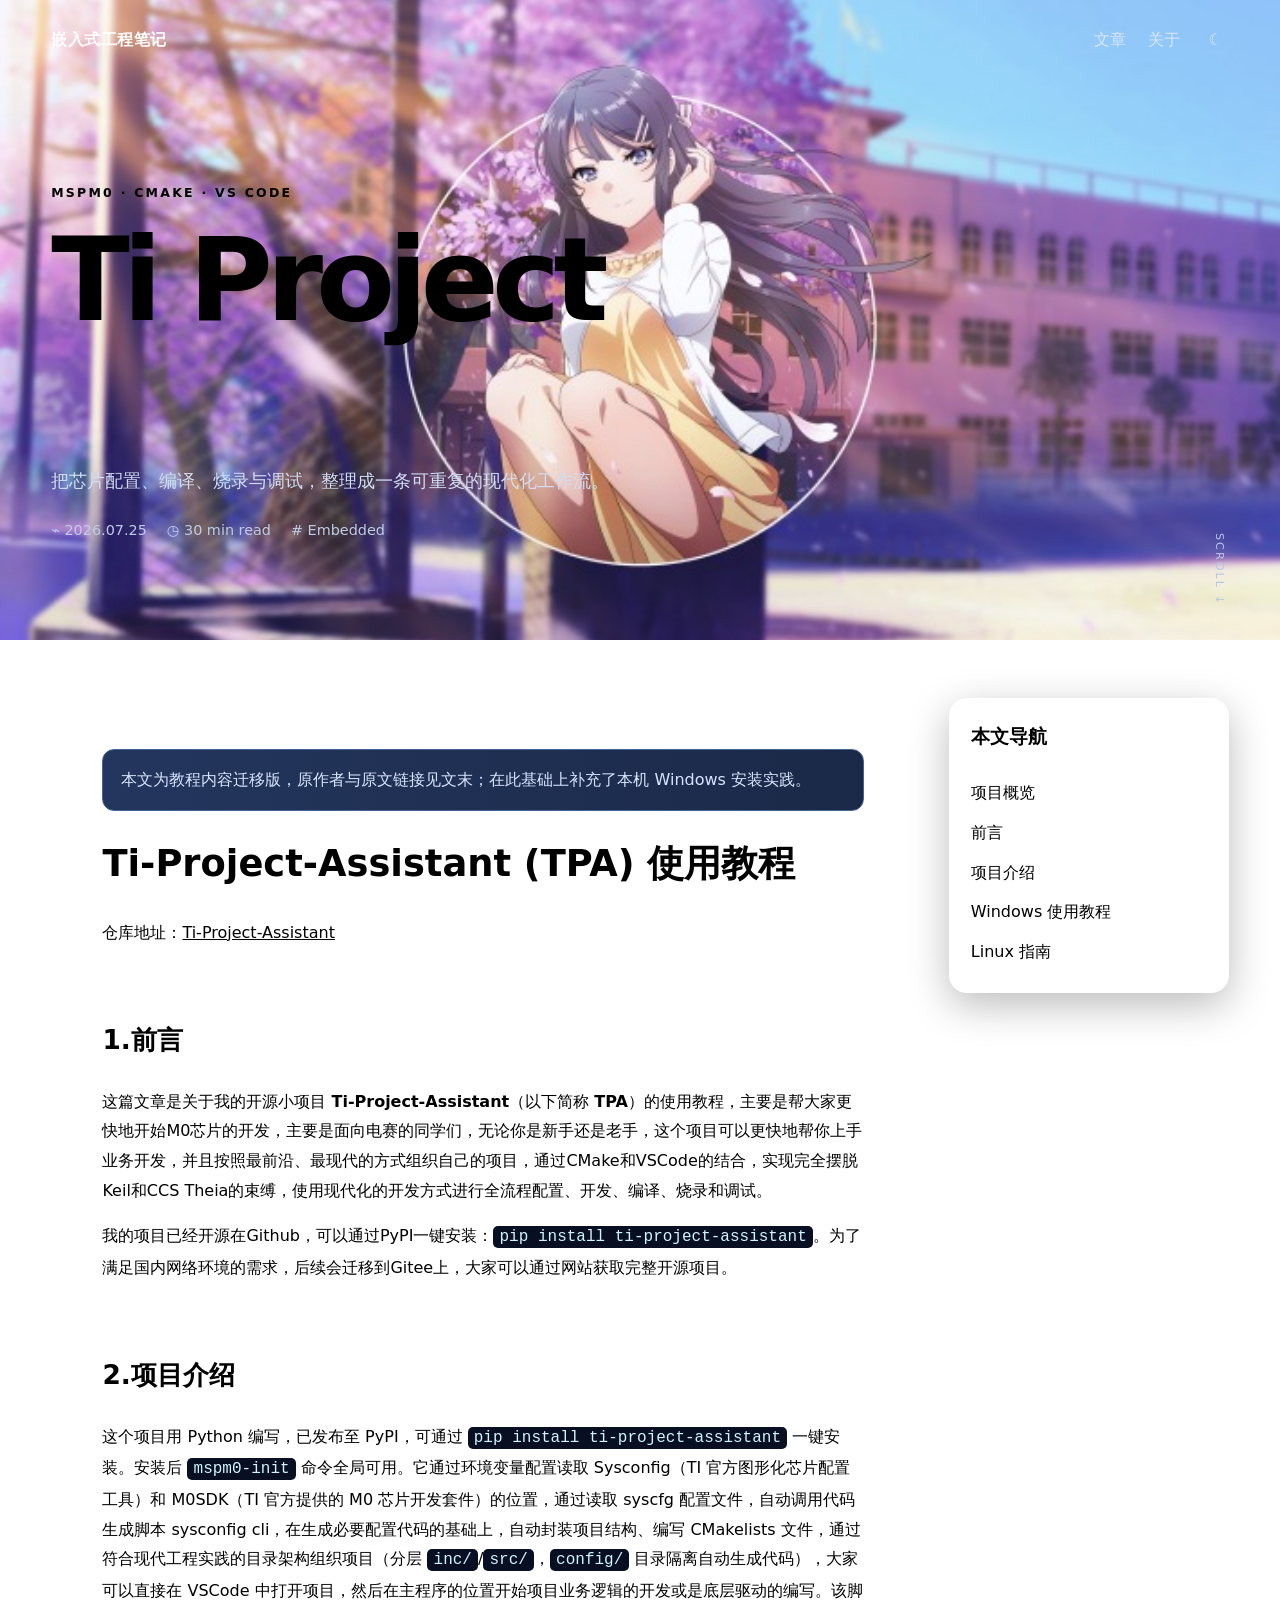
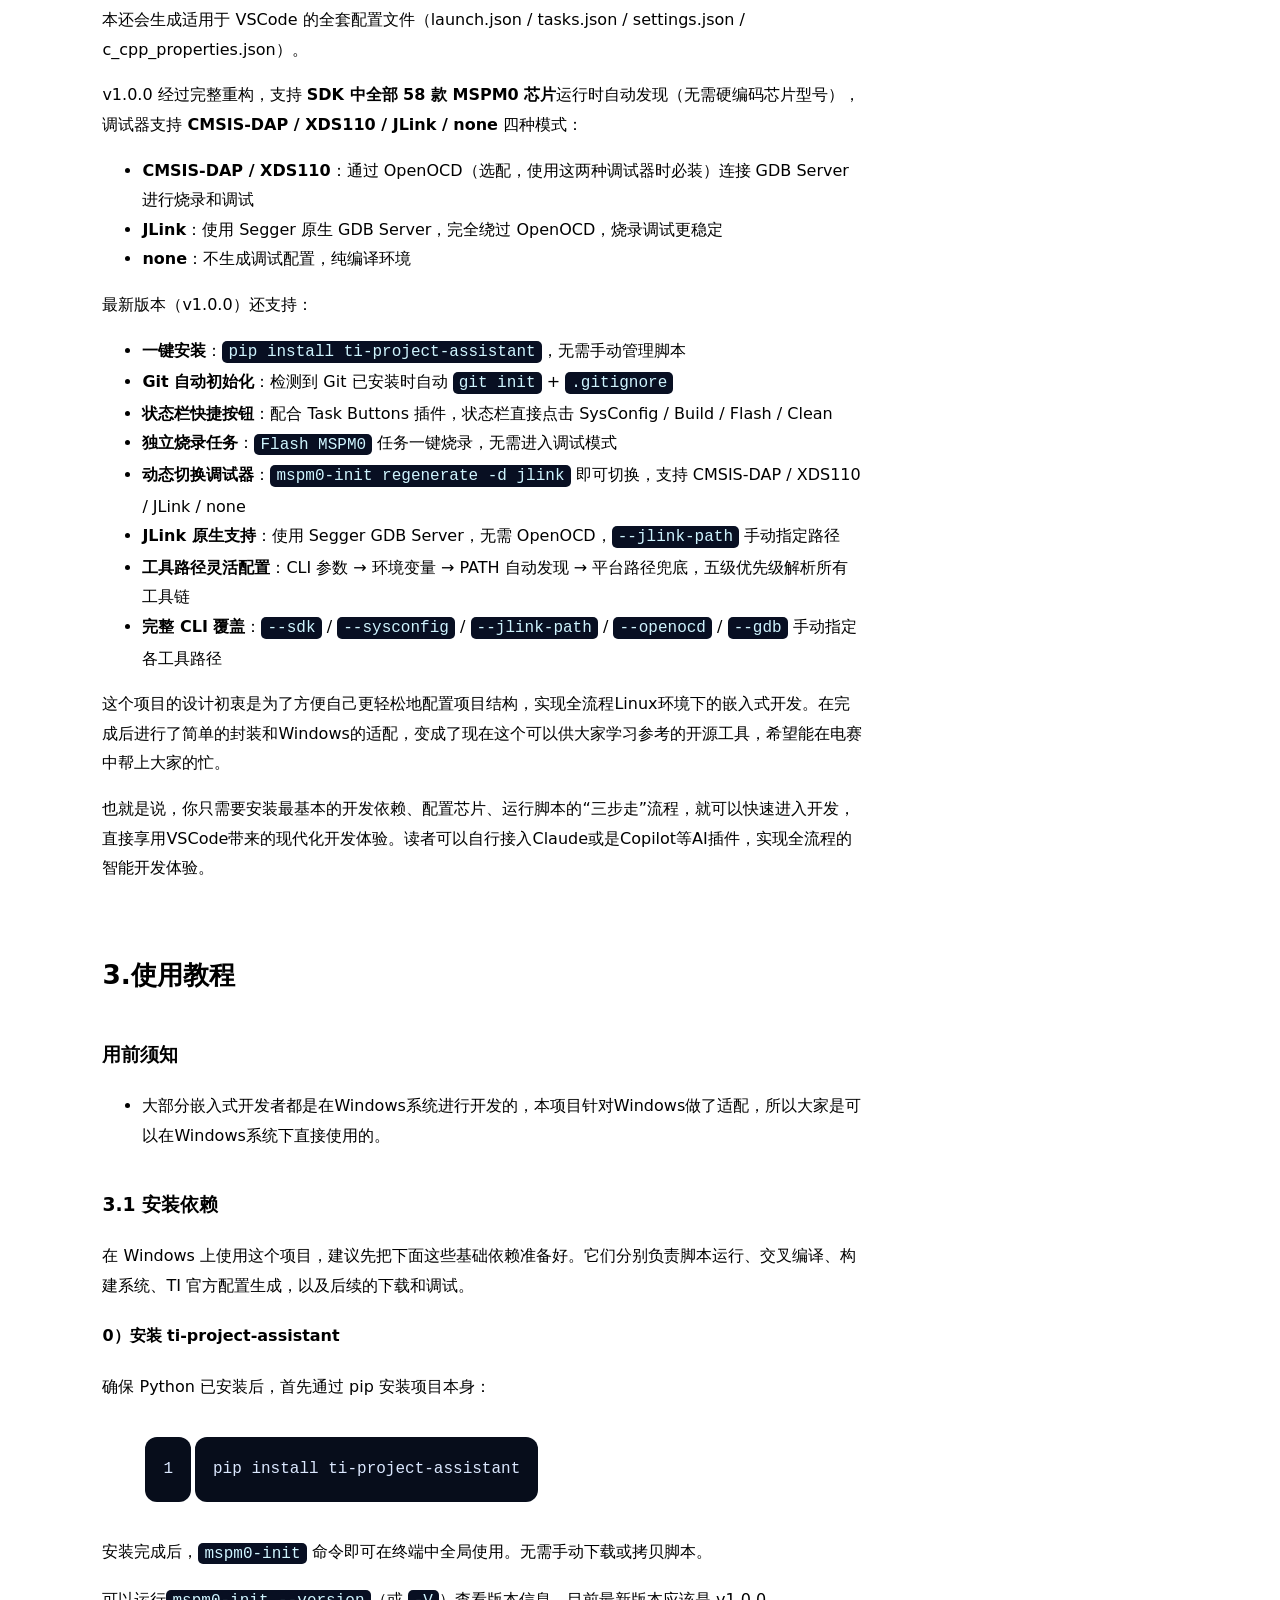
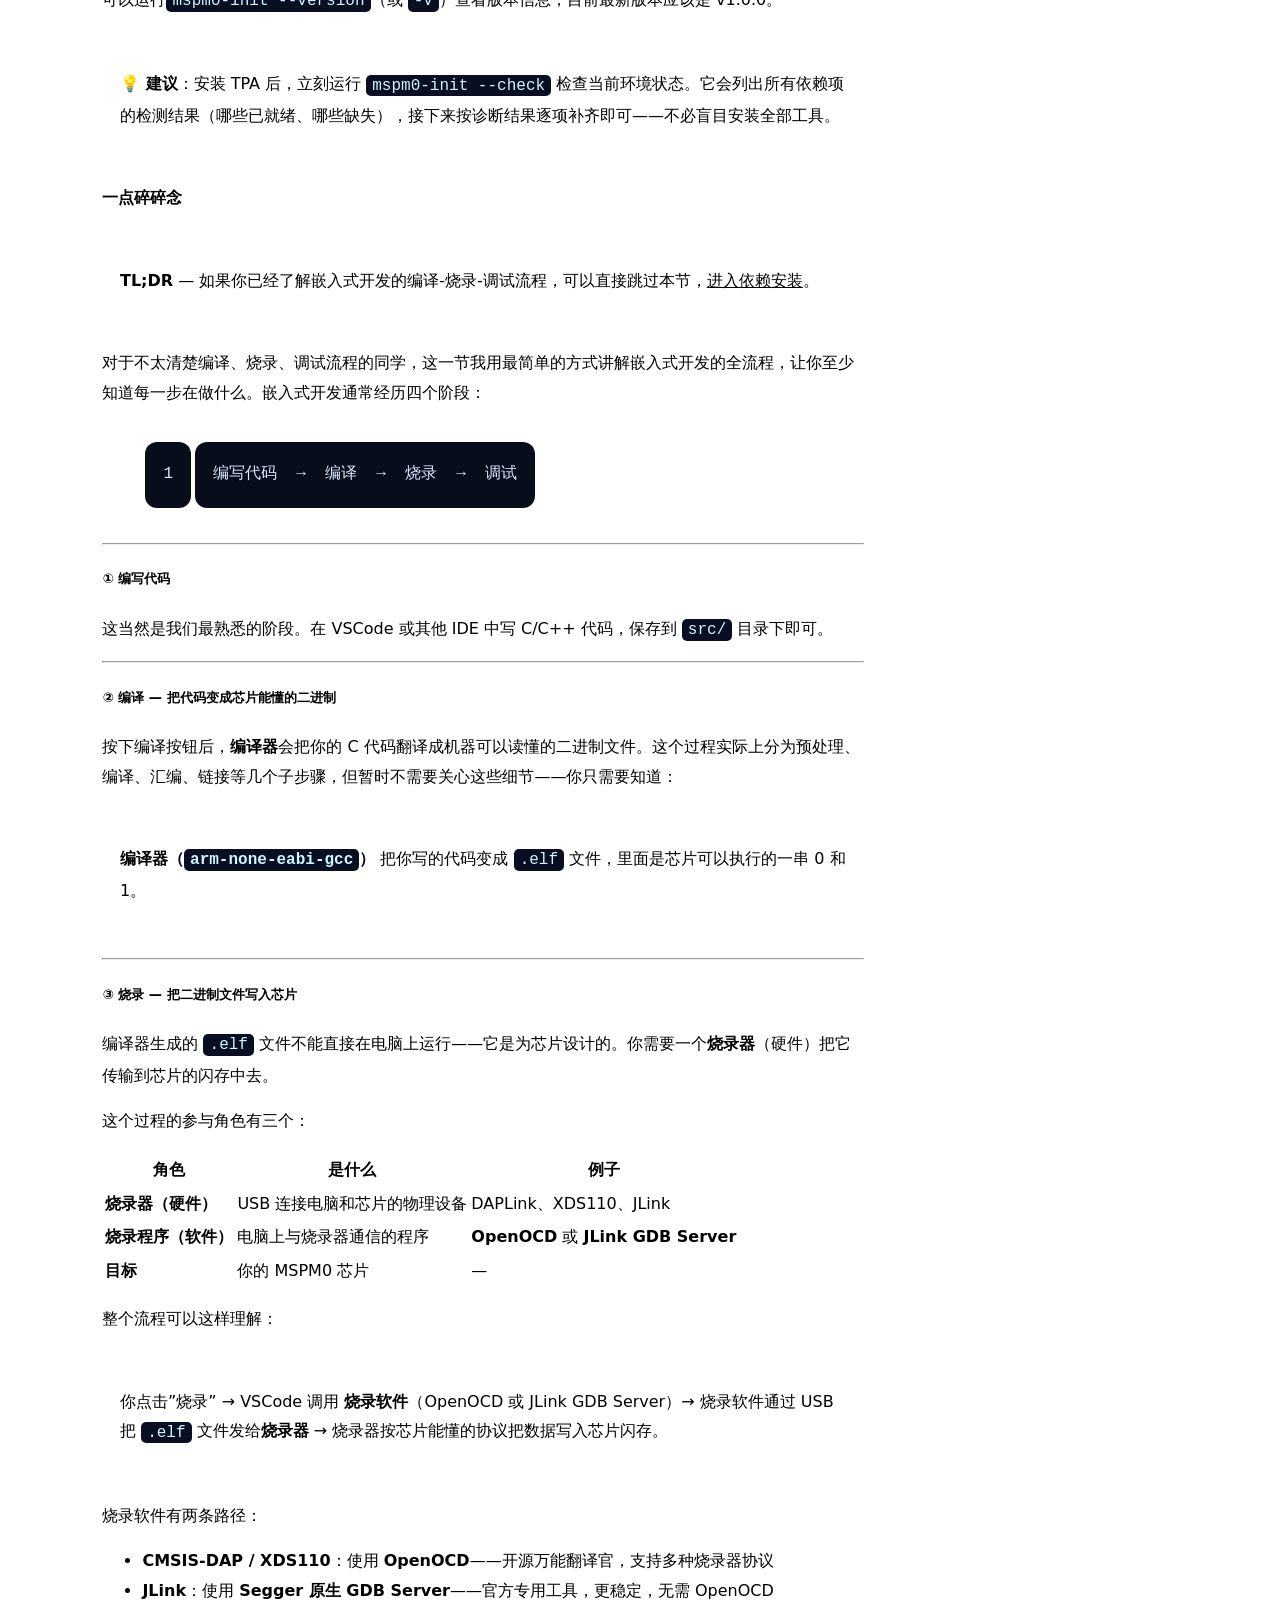
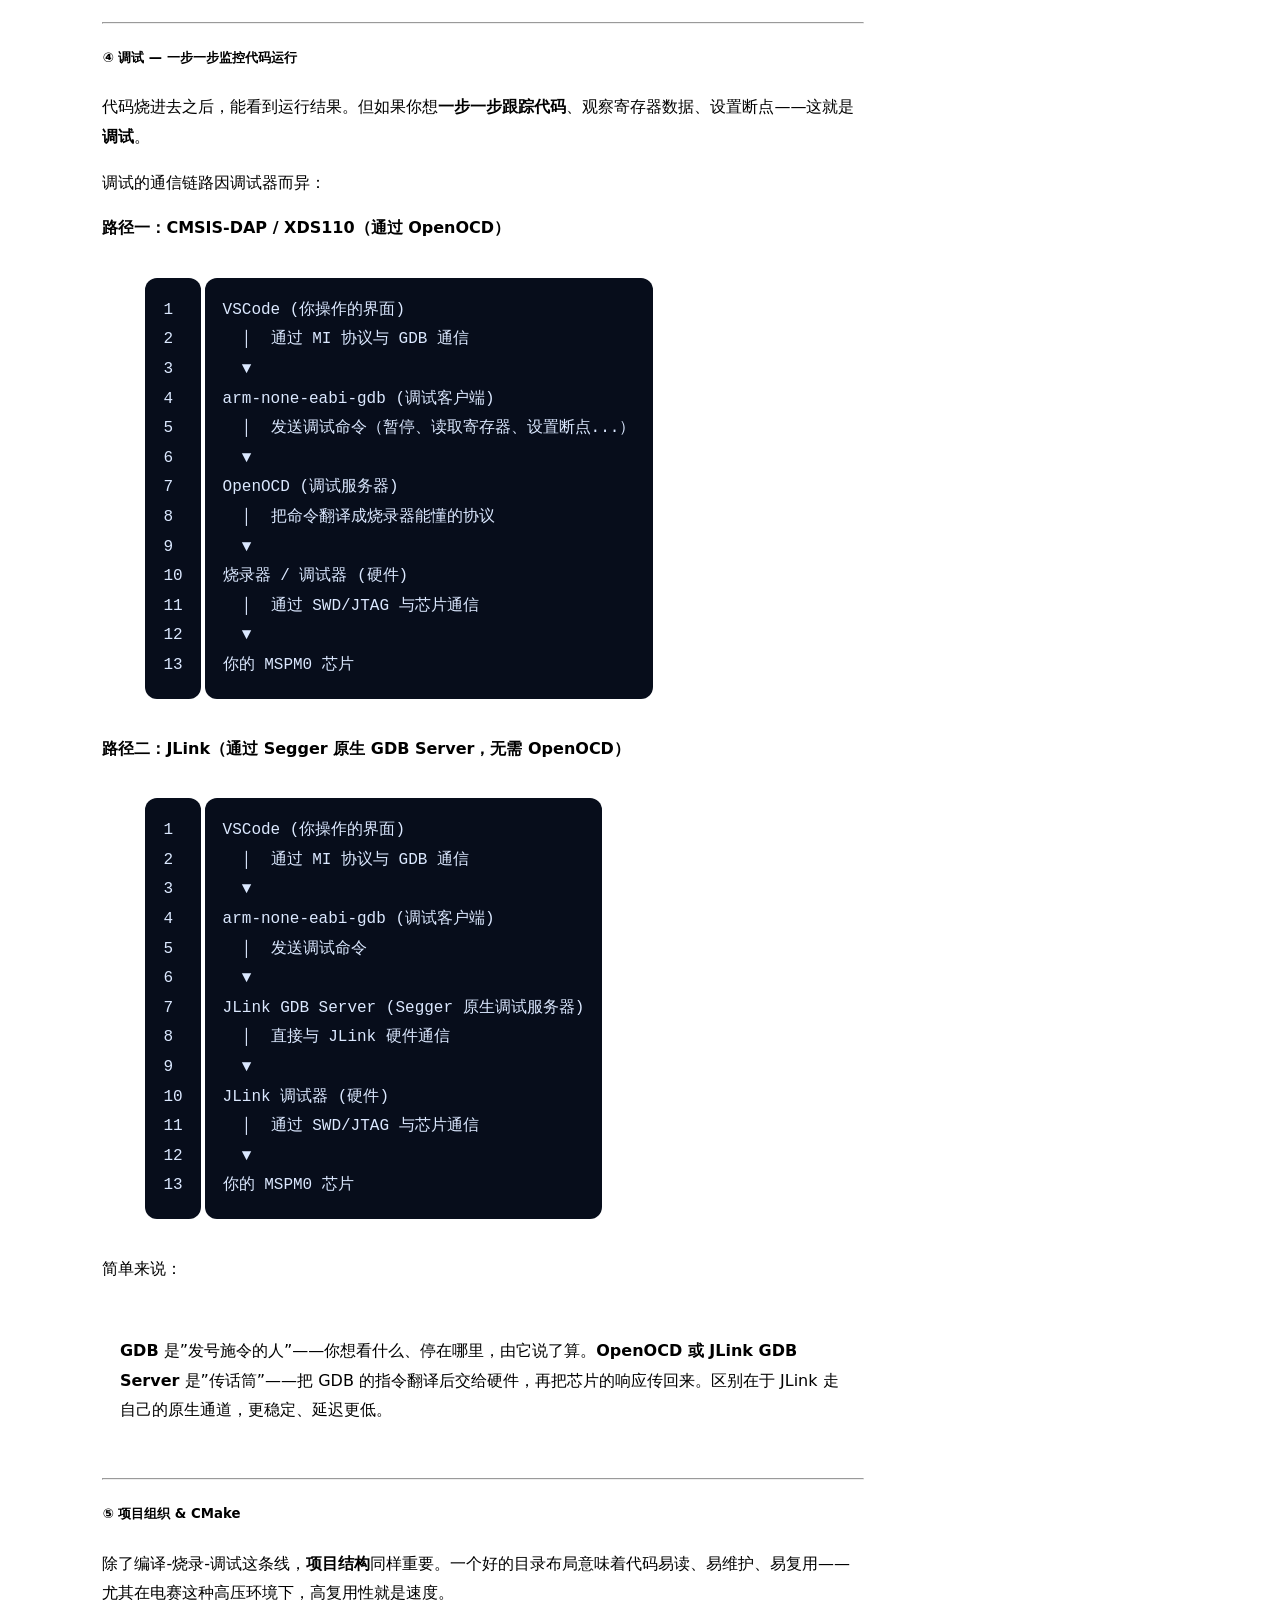
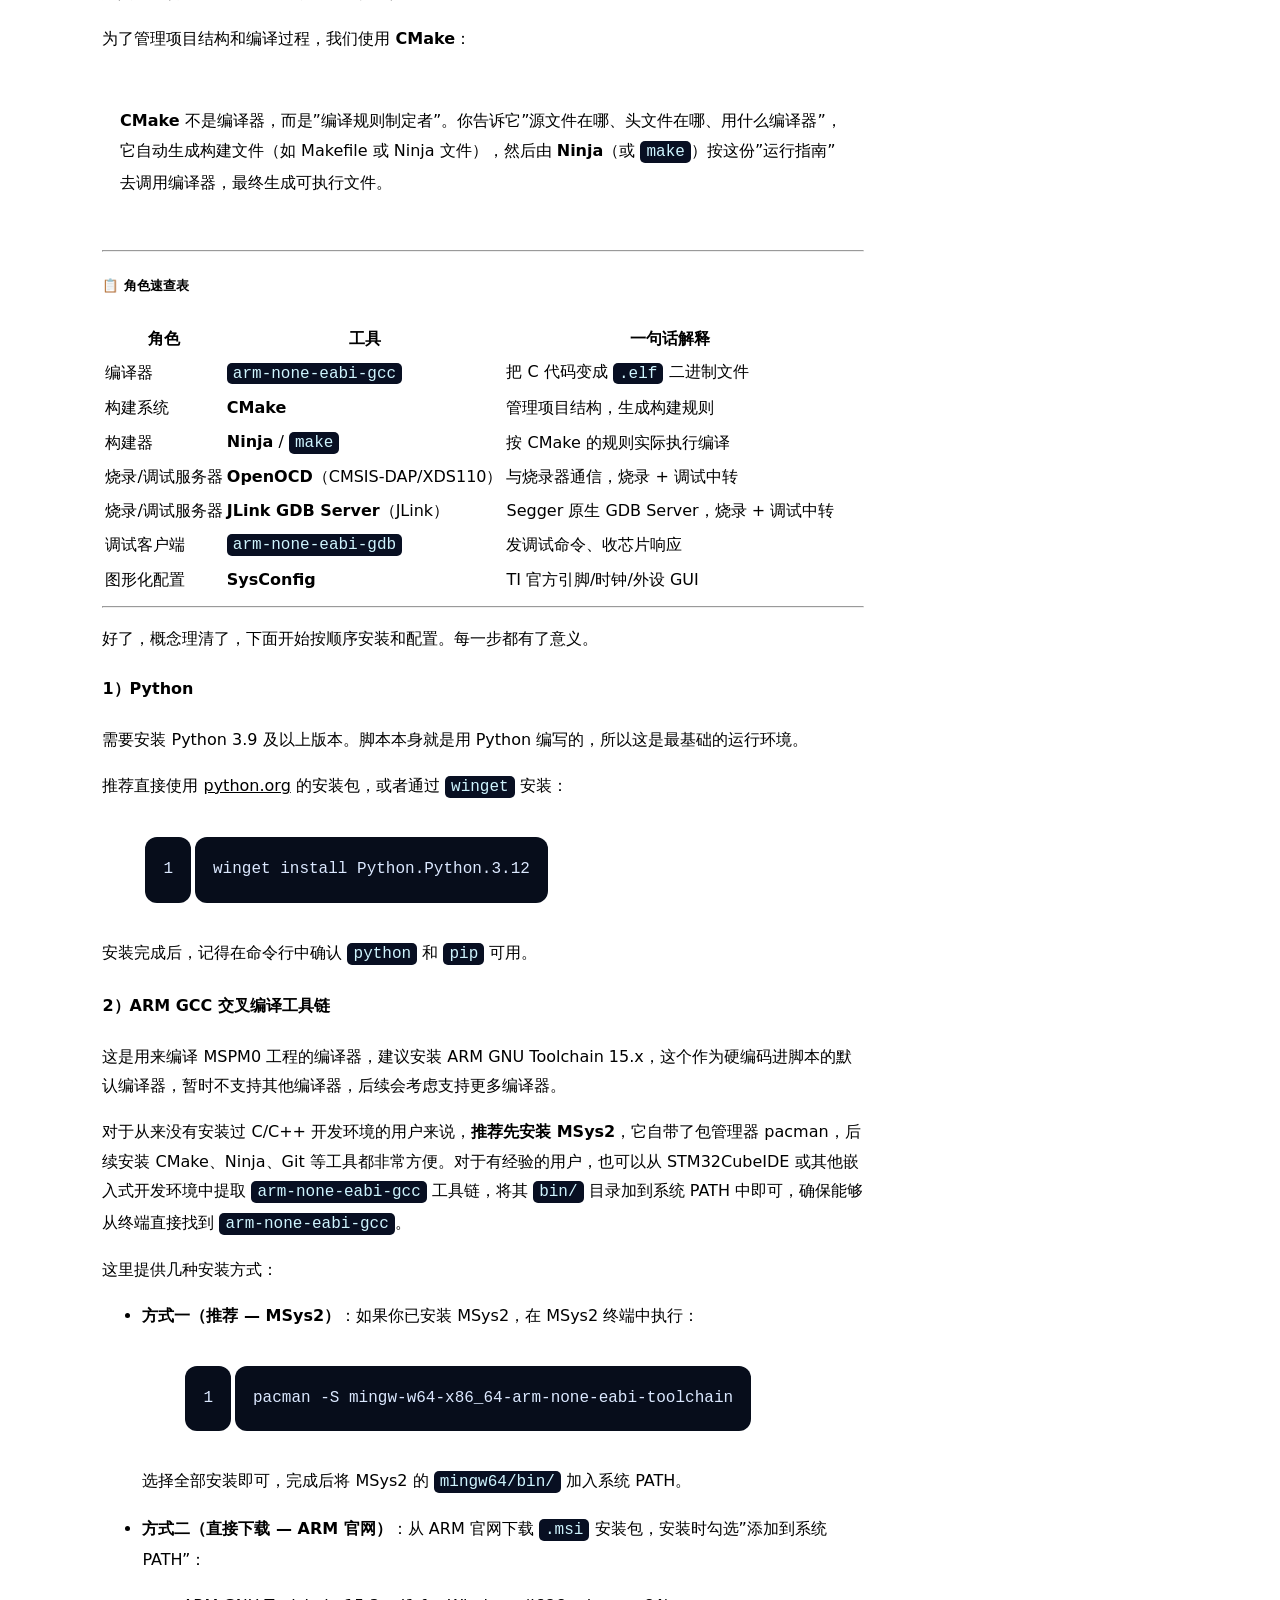
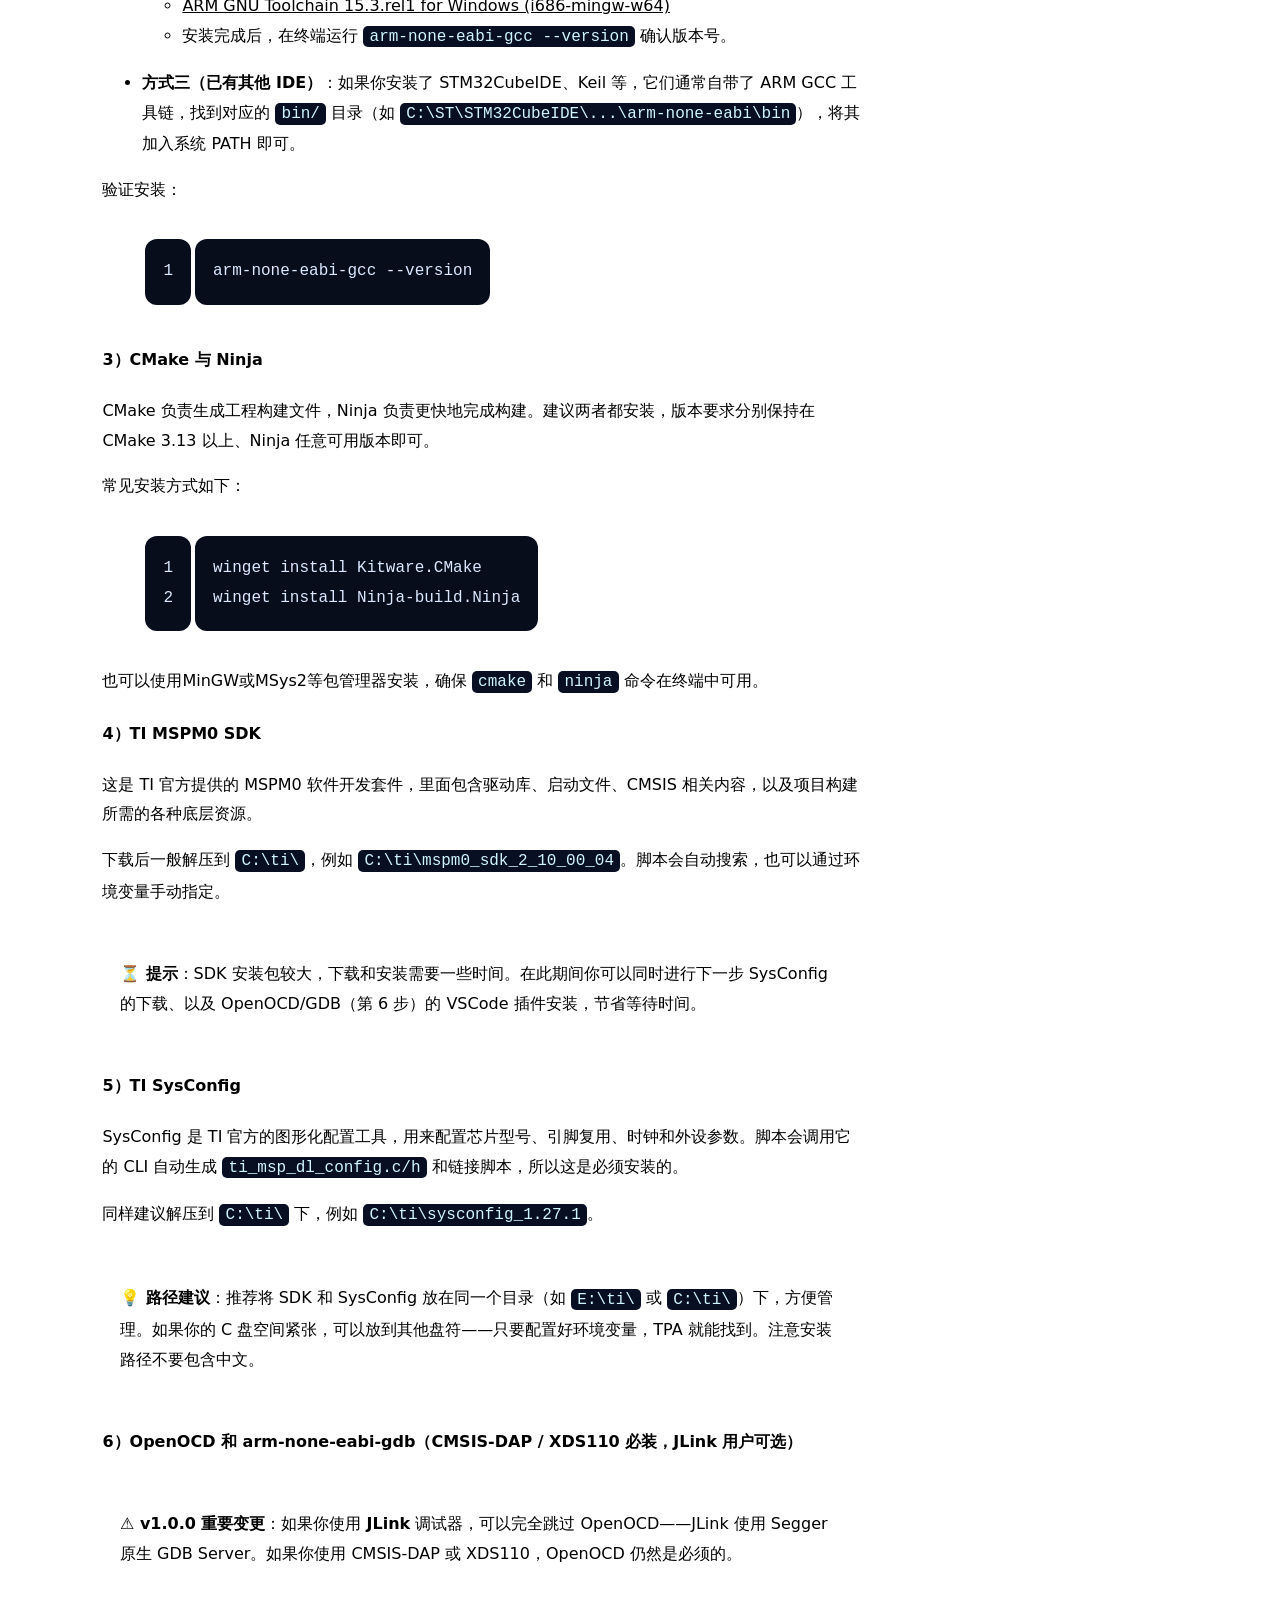
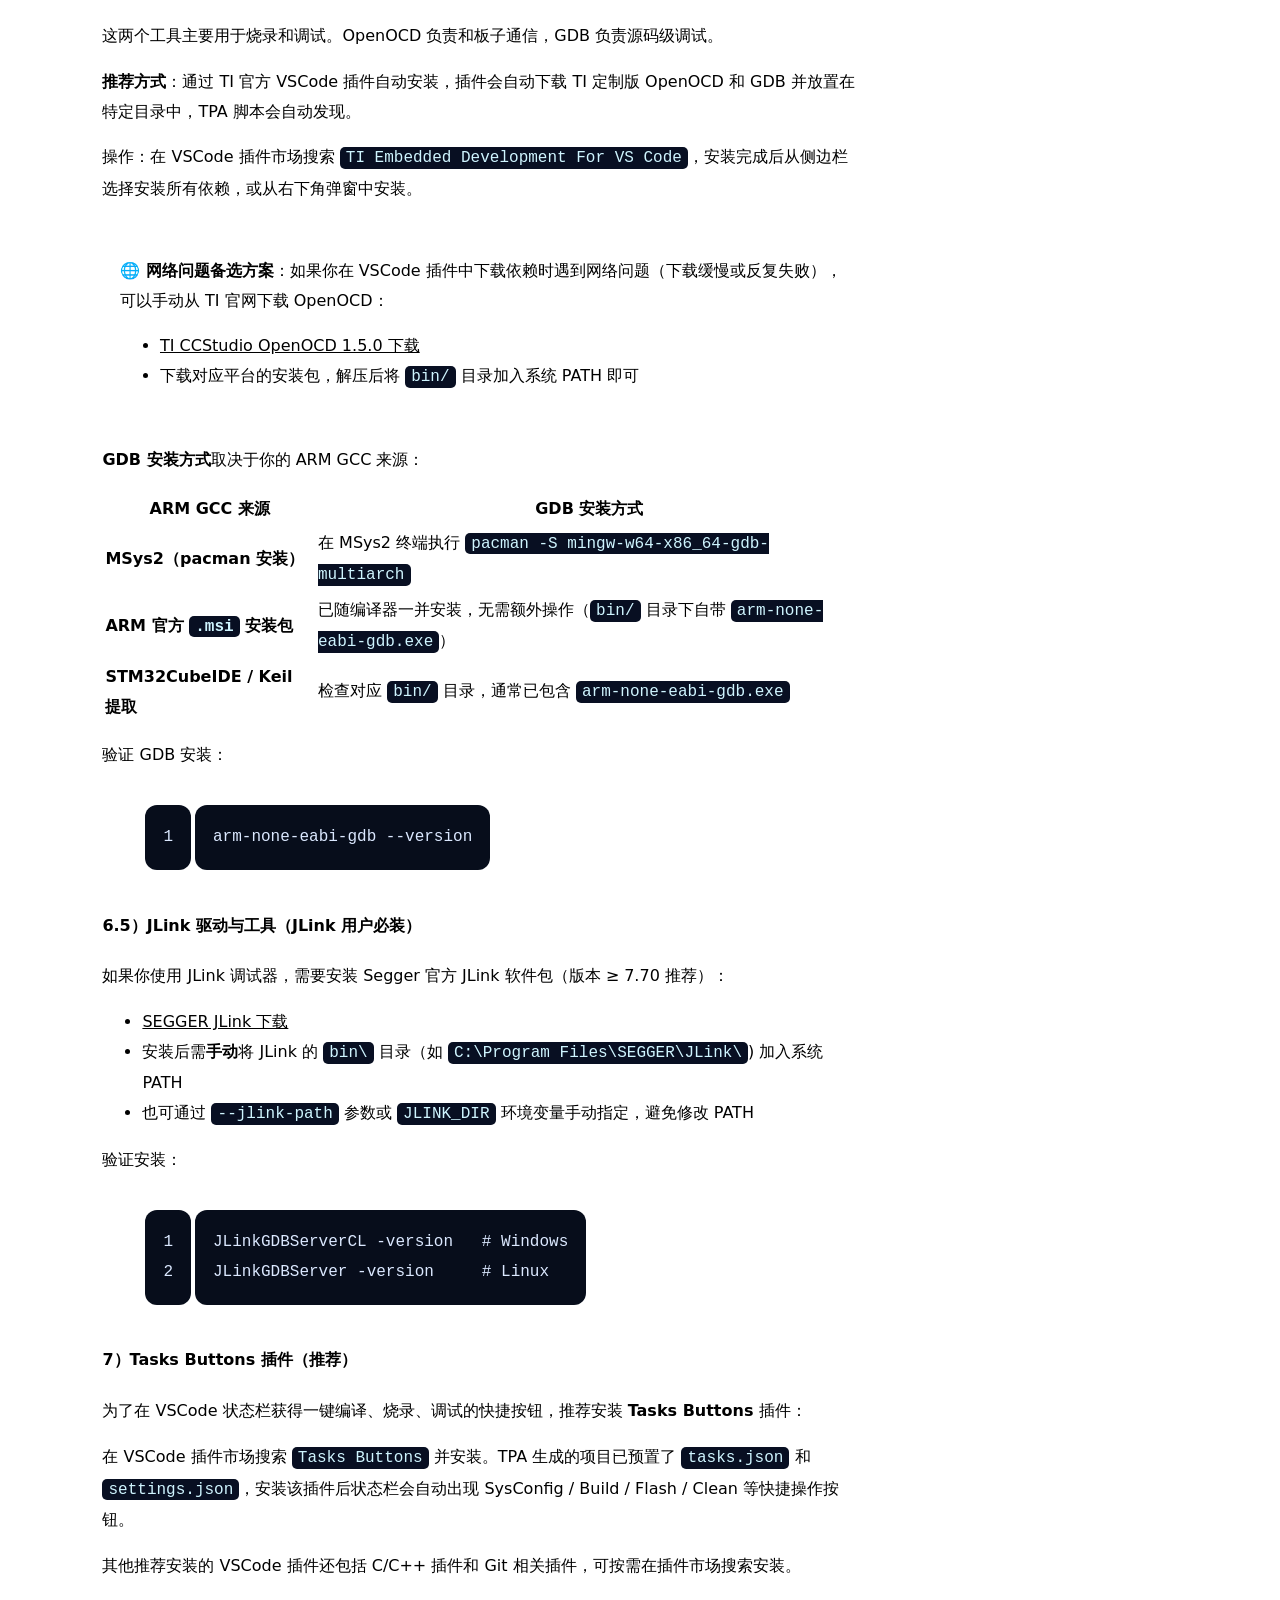
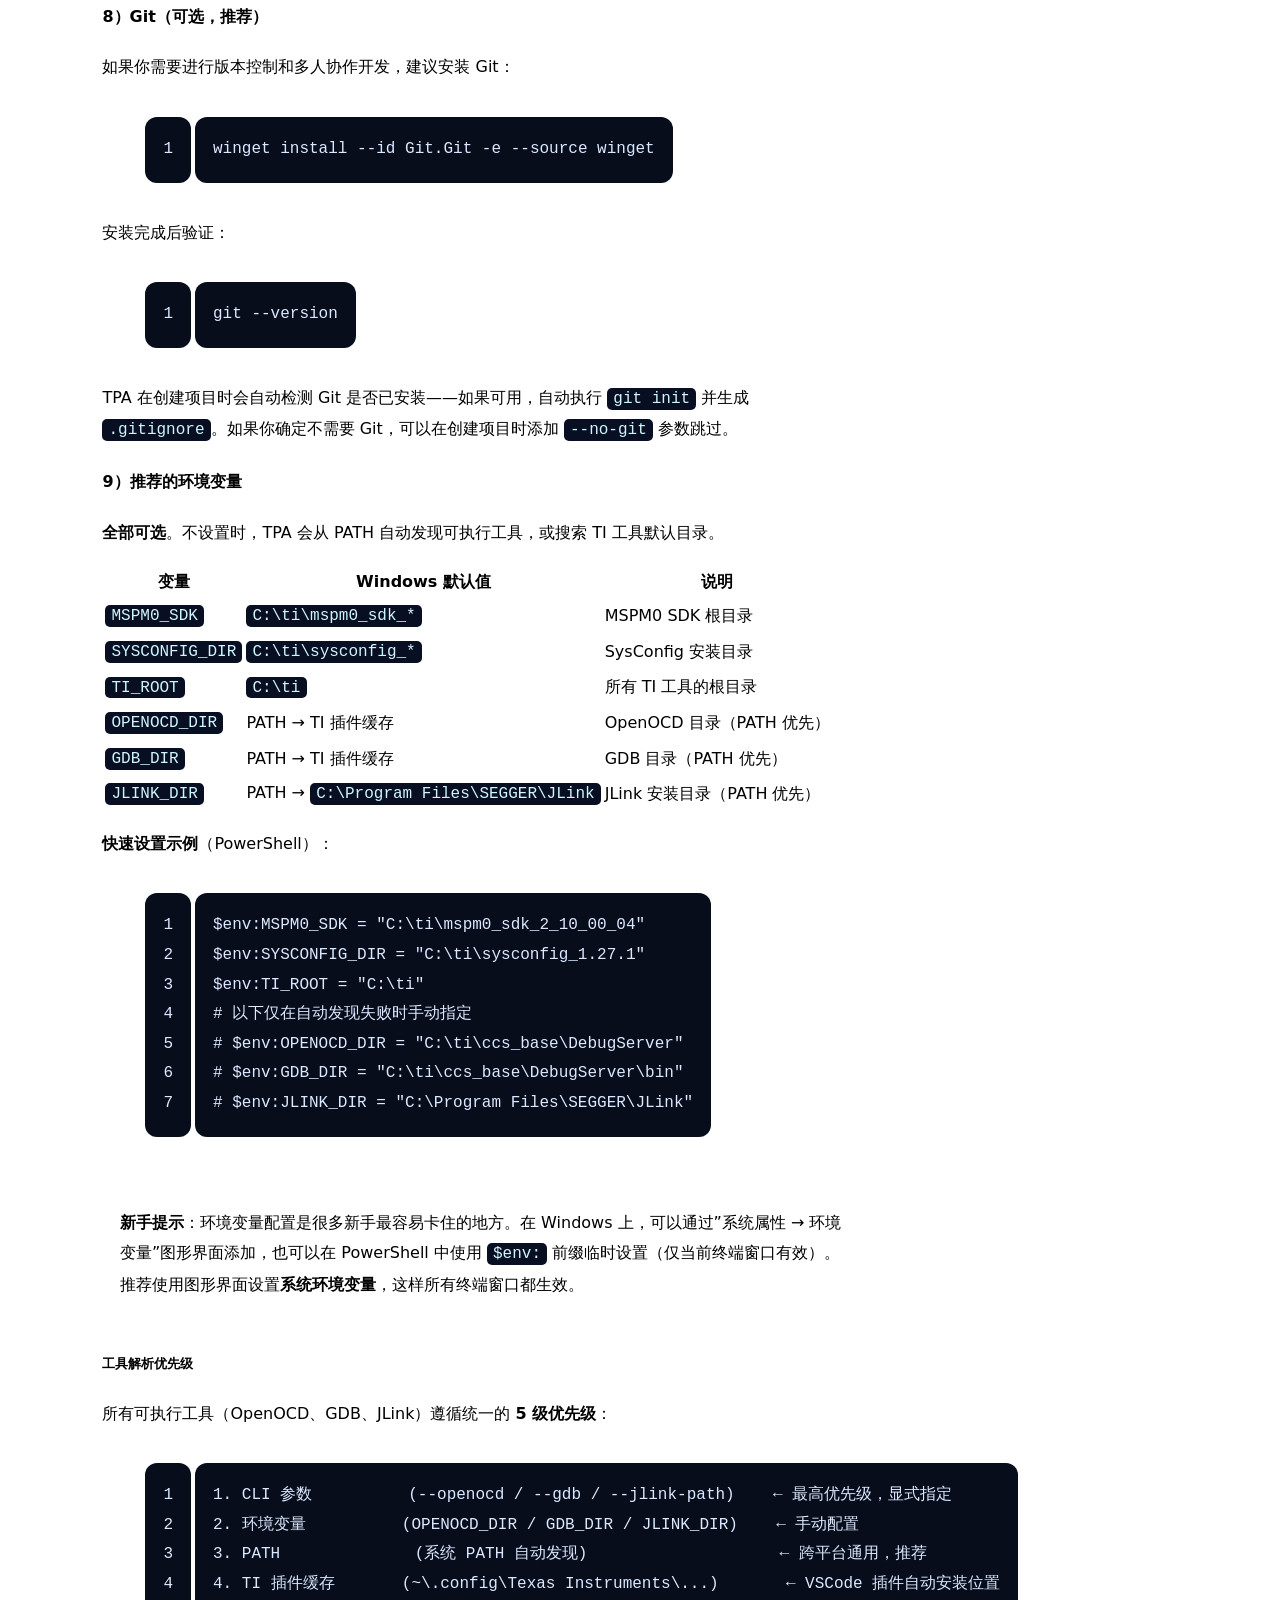
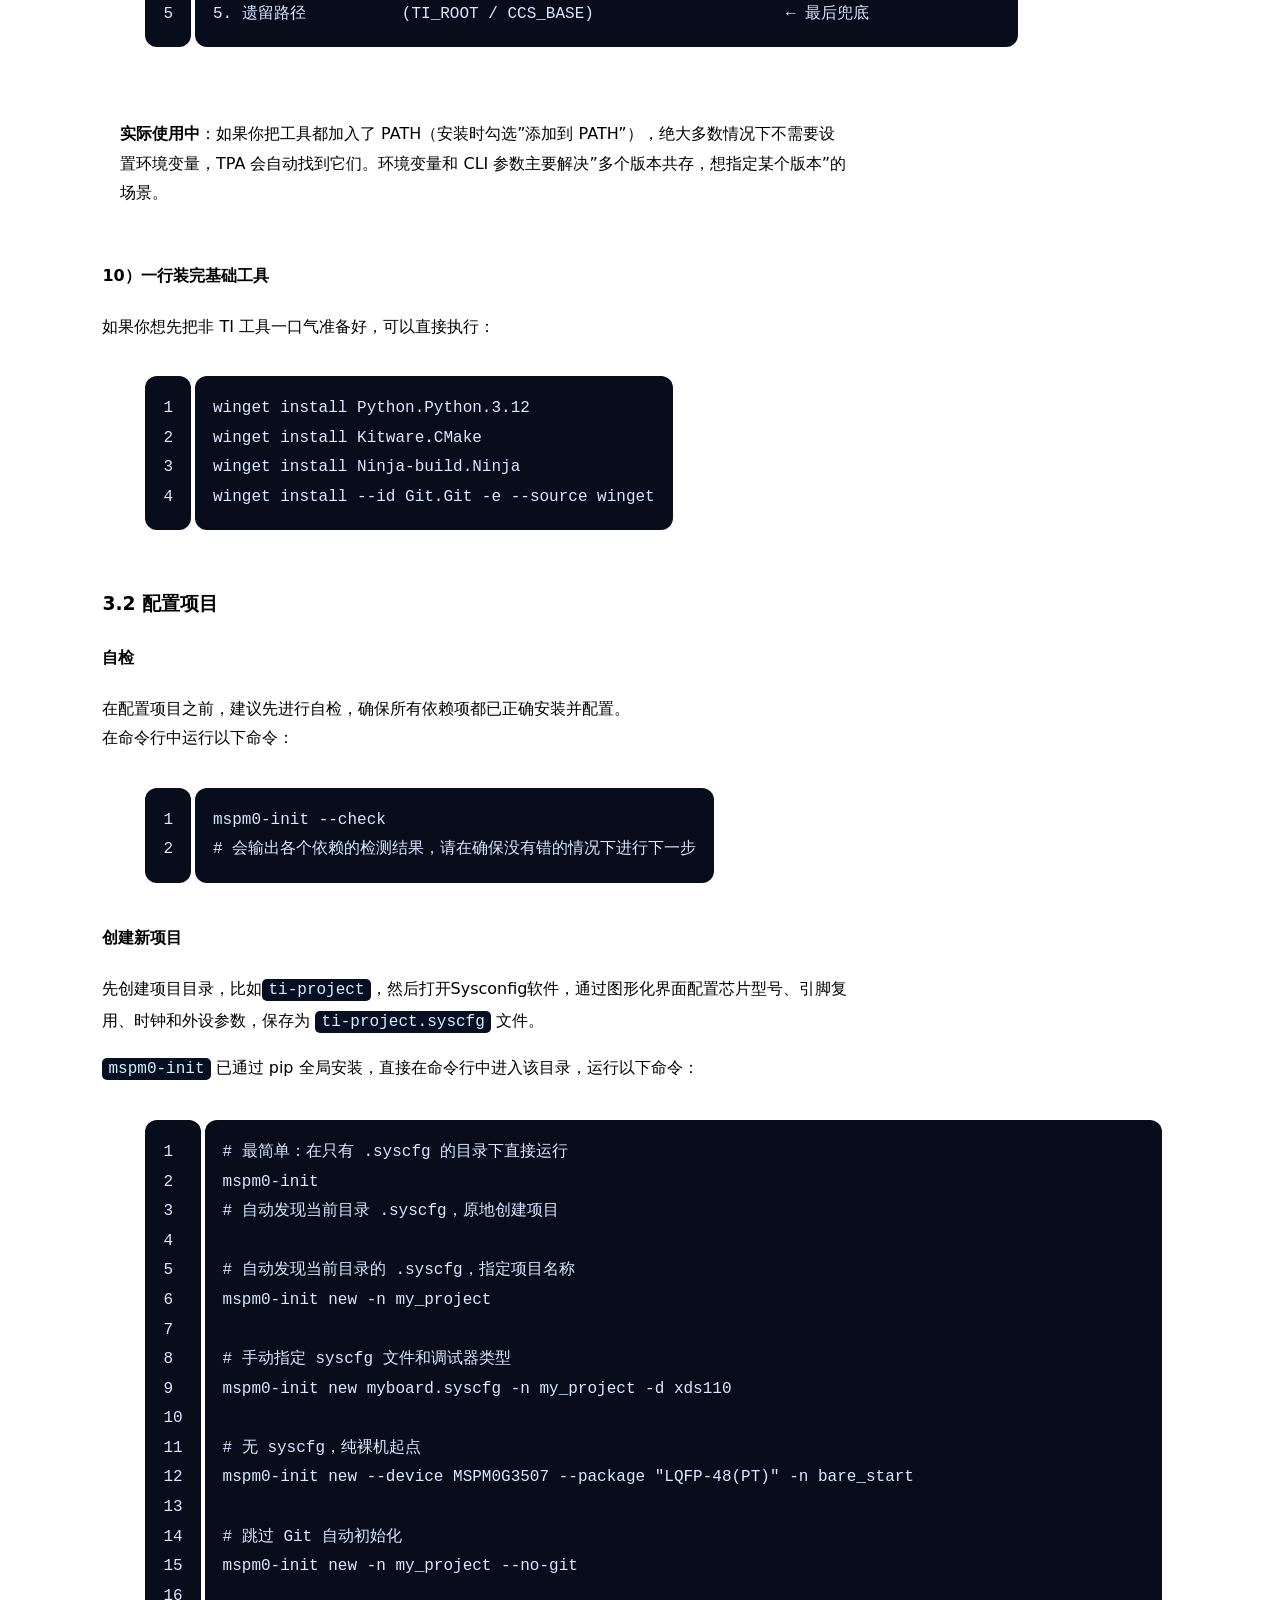
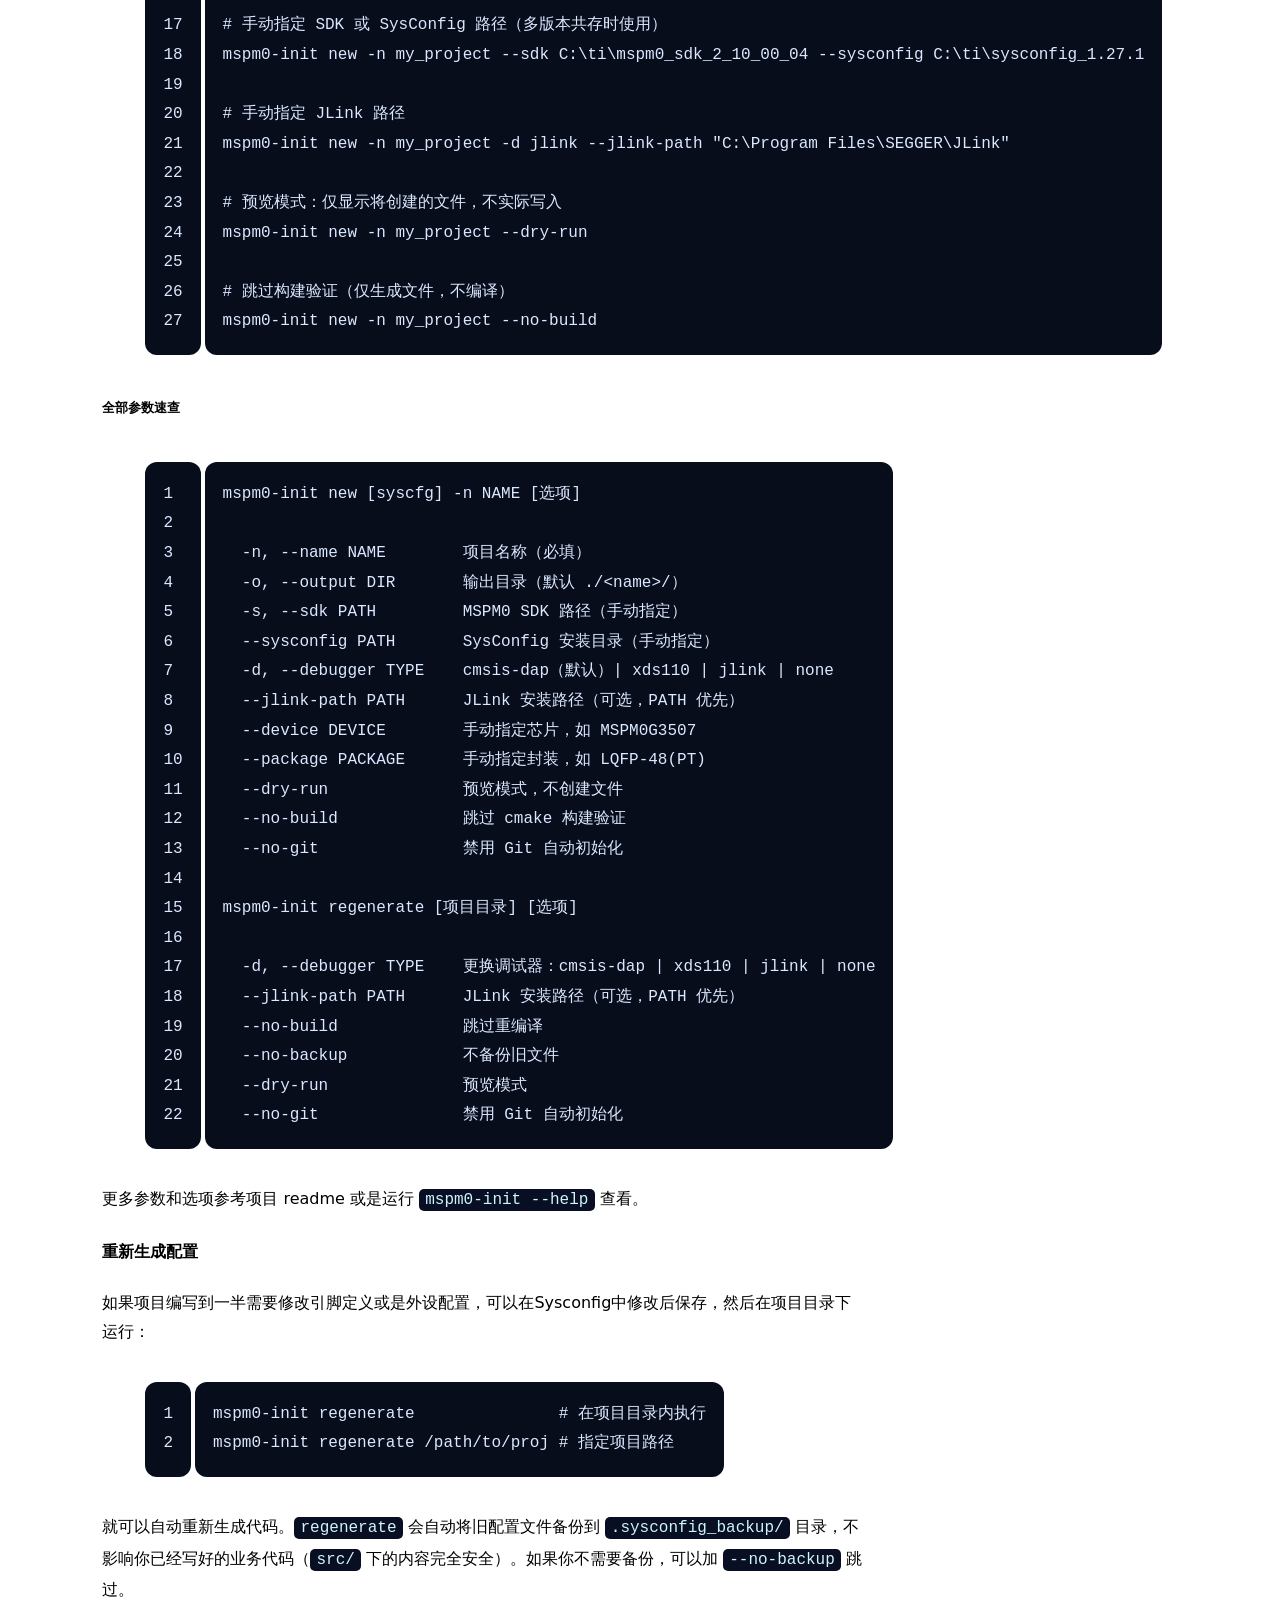
==== commit 7d3f49e6: "Add visual attribution and theme controls" ====
--- a/index.html
+++ b/index.html
@@ -1,4 +1,4 @@
-<!doctype html><html lang="zh-CN"><head><meta charset="utf-8"><meta name="viewport" content="width=device-width,initial-scale=1"><title>嵌入式工程笔记 · Ti Project Assistant</title><meta name="description" content="MSPM0、SysConfig、CMake 与 VS Code 的现代嵌入式开发笔记"><link rel="stylesheet" href="styles.css"></head><body><header class="hero"><div class="shell"><div class="eyebrow">Embedded Engineering Notes</div><h1>Ti Project Assistant<br>现代化 MSPM0 开发</h1><p>把 SysConfig、CMake、ARM GCC、OpenOCD 与 VS Code 串成一条清晰、可复用的开发流水线。</p><div class="meta">2026-07-25 · MSPM0 · CMake · VS Code</div></div></header><main class="shell layout"><article class="article"><div class="notice">本文为教程内容迁移版，原作者与原文链接见文末；在此基础上补充了本机 Windows 安装实践。</div><div id="content"><h1 id="Ti-Project-Assistant-TPA-使用教程"><a href="#Ti-Project-Assistant-TPA-使用教程" class="headerlink" title="Ti-Project-Assistant (TPA) 使用教程"></a>Ti-Project-Assistant (TPA) 使用教程</h1><p>仓库地址：<a target="_blank" rel="noopener" href="https://github.com/AndyYang12345/Ti-Project-Assistant.git">Ti-Project-Assistant</a></p>
+<!doctype html><html lang="zh-CN"><head><meta charset="utf-8"><meta name="viewport" content="width=device-width,initial-scale=1"><title>嵌入式工程笔记 · Ti Project Assistant</title><meta name="description" content="MSPM0、SysConfig、CMake 与 VS Code 的现代嵌入式开发笔记"><link rel="stylesheet" href="styles.css"></head><body><header class="hero" style="--hero:url('assets/mai-sakurajima.jpg')"><div class="hero-shade"></div><nav class="nav shell"><a class="brand" href="#top">嵌入式工程笔记</a><div class="nav-links"><a href="#content">文章</a><a href="#about">关于</a><button id="theme" aria-label="切换主题">☾</button></div></nav><div class="hero-inner shell" id="top"><div class="eyebrow">MSPM0 · CMAKE · VS CODE</div><h1>Ti Project<br><span>Assistant</span></h1><p>把芯片配置、编译、烧录与调试，整理成一条可重复的现代化工作流。</p><div class="hero-meta"><span>⌁ 2026.07.25</span><span>◷ 30 min read</span><span># Embedded</span></div></div><div class="scroll-cue">SCROLL ↓</div></header><main class="shell layout"><article class="article"><div class="notice">本文为教程内容迁移版，原作者与原文链接见文末；在此基础上补充了本机 Windows 安装实践。</div><div id="content"><h1 id="Ti-Project-Assistant-TPA-使用教程"><a href="#Ti-Project-Assistant-TPA-使用教程" class="headerlink" title="Ti-Project-Assistant (TPA) 使用教程"></a>Ti-Project-Assistant (TPA) 使用教程</h1><p>仓库地址：<a target="_blank" rel="noopener" href="https://github.com/AndyYang12345/Ti-Project-Assistant.git">Ti-Project-Assistant</a></p>
 <h2 id="1-前言"><a href="#1-前言" class="headerlink" title="1.前言"></a>1.前言</h2><p>这篇文章是关于我的开源小项目 <strong>Ti-Project-Assistant</strong>（以下简称 <strong>TPA</strong>）的使用教程，主要是帮大家更快地开始M0芯片的开发，主要是面向电赛的同学们，无论你是新手还是老手，这个项目可以更快地帮你上手业务开发，并且按照最前沿、最现代的方式组织自己的项目，通过CMake和VSCode的结合，实现完全摆脱Keil和CCS Theia的束缚，使用现代化的开发方式进行全流程配置、开发、编译、烧录和调试。</p>
 <p>我的项目已经开源在Github，可以通过PyPI一键安装：<code>pip install ti-project-assistant</code>。为了满足国内网络环境的需求，后续会迁移到Gitee上，大家可以通过网站获取完整开源项目。</p>
 <h2 id="2-项目介绍"><a href="#2-项目介绍" class="headerlink" title="2.项目介绍"></a>2.项目介绍</h2><p>这个项目用 Python 编写，已发布至 PyPI，可通过 <code>pip install ti-project-assistant</code> 一键安装。安装后 <code>mspm0-init</code> 命令全局可用。它通过环境变量配置读取 Sysconfig（TI 官方图形化芯片配置工具）和 M0SDK（TI 官方提供的 M0 芯片开发套件）的位置，通过读取 syscfg 配置文件，自动调用代码生成脚本 sysconfig cli，在生成必要配置代码的基础上，自动封装项目结构、编写 CMakelists 文件，通过符合现代工程实践的目录架构组织项目（分层 <code>inc/</code>&#x2F;<code>src/</code>，<code>config/</code> 目录隔离自动生成代码），大家可以直接在 VSCode 中打开项目，然后在主程序的位置开始项目业务逻辑的开发或是底层驱动的编写。该脚本还会生成适用于 VSCode 的全套配置文件（launch.json &#x2F; tasks.json &#x2F; settings.json &#x2F; c_cpp_properties.json）。</p>
@@ -519,4 +519,4 @@
 <figure class="highlight plaintext"><table><tr><td class="gutter"><pre><span class="line">1</span><br><span class="line">2</span><br><span class="line">3</span><br><span class="line">4</span><br><span class="line">5</span><br><span class="line">6</span><br><span class="line">7</span><br></pre></td><td class="code"><pre><span class="line">① pip install ti-project-assistant</span><br><span class="line">② sudo apt install gcc-arm-none-eabi cmake ninja-build</span><br><span class="line">③ 下载 MSPM0 SDK + SysConfig → 解压到 ~/ti/</span><br><span class="line">④ (可选) 安装 JLink（如使用 JLink 调试器）</span><br><span class="line">⑤ (可选) 在 ~/.bashrc 设置环境变量</span><br><span class="line">⑥ 配置 udev 调试器权限</span><br><span class="line">⑦ mspm0-init --check → mspm0-init → code . → F5</span><br></pre></td></tr></table></figure>
 
 <p>v1.0.0 完整支持 SDK 中全部 58 款 MSPM0 芯片和 CMSIS-DAP &#x2F; XDS110 &#x2F; JLink &#x2F; none 四种调试模式。相比 Windows，Linux 不仅工具链安装简便，而且从根本上就是本项目的最佳运行环境——没有路径转义问题、天然支持并行编译、脚本执行效率更高。如果你日常使用 Linux 进行开发，推荐直接以 Linux 作为 MSPM0 的主开发平台。</p>
-</div><hr><h2>版权与来源</h2><p>原文：<a href="https://andyyang12345.github.io/2026/07/11/Ti-Project-Assistant%E4%BD%BF%E7%94%A8%E6%95%99%E7%A8%8B/" target="_blank" rel="noopener">Ti-Project-Assistant 使用教程</a>。项目仓库：<a href="https://github.com/AndyYang12345/Ti-Project-Assistant" target="_blank" rel="noopener">AndyYang12345/Ti-Project-Assistant</a>。本页面保留原作者署名，仅作个人学习整理与迁移。</p></article><aside class="toc"><h3>本文导航</h3><a href="#Ti-Project-Assistant-TPA-使用教程">项目概览</a><a href="#1-前言">前言</a><a href="#2-项目介绍">项目介绍</a><a href="#3-使用教程">Windows 使用教程</a><a href="#4-Linux-下的安装和使用指南">Linux 指南</a></aside></main><footer class="footer"><div class="shell">© 2026 Embedded Engineering Notes · Built for practical MSPM0 development</div></footer></body></html>
+</div><hr><h2>版权与来源</h2><p>原文：<a href="https://andyyang12345.github.io/2026/07/11/Ti-Project-Assistant%E4%BD%BF%E7%94%A8%E6%95%99%E7%A8%8B/" target="_blank" rel="noopener">Ti-Project-Assistant 使用教程</a>。项目仓库：<a href="https://github.com/AndyYang12345/Ti-Project-Assistant" target="_blank" rel="noopener">AndyYang12345/Ti-Project-Assistant</a>。本页面保留原作者署名，仅作个人学习整理与迁移。页头背景：<a href="https://en.free-wallpapers.su/img115785.htm" target="_blank" rel="noopener">Sakurajima Mai wallpaper</a>。</p></article><aside class="toc"><h3>本文导航</h3><a href="#Ti-Project-Assistant-TPA-使用教程">项目概览</a><a href="#1-前言">前言</a><a href="#2-项目介绍">项目介绍</a><a href="#3-使用教程">Windows 使用教程</a><a href="#4-Linux-下的安装和使用指南">Linux 指南</a></aside></main><footer class="footer" id="about"><div class="shell">© 2026 Embedded Engineering Notes · Built for practical MSPM0 development</div></footer><script>const b=document.body;document.getElementById("theme").onclick=()=>{b.classList.toggle("light");document.getElementById("theme").textContent=b.classList.contains("light")?"☀":"☾"};</script></body></html>
--- a/styles.css
+++ b/styles.css
@@ -1 +1,11 @@
-:root{--bg:#0b1020;--panel:#111a31;--panel2:#16213d;--text:#e9eefc;--muted:#a9b5d1;--accent:#73d2ff;--accent2:#a98bff;--border:#26365e}*{box-sizing:border-box}html{scroll-behavior:smooth}body{margin:0;background:radial-gradient(1200px 600px at 10% -10%,#213b68 0%,transparent 60%),var(--bg);color:var(--text);font:16px/1.8 system-ui,-apple-system,"Segoe UI","Microsoft YaHei",sans-serif}.shell{width:min(1120px,92vw);margin:auto}.hero{padding:72px 0 58px;border-bottom:1px solid var(--border)}.eyebrow{color:var(--accent);letter-spacing:.12em;text-transform:uppercase;font-size:.78rem;font-weight:700}.hero h1{font-size:clamp(2.2rem,6vw,4.5rem);line-height:1.1;margin:14px 0}.hero p{max-width:760px;color:var(--muted);font-size:1.08rem}.meta{color:var(--muted);font-size:.9rem}.layout{display:grid;grid-template-columns:minmax(0,1fr) 280px;gap:34px;padding:42px 0 80px}.article{background:rgba(17,26,49,.88);border:1px solid var(--border);border-radius:18px;padding:clamp(22px,4vw,52px);box-shadow:0 20px 60px #0003}.article h1{font-size:2.2rem;line-height:1.25}.article h2{margin-top:2.4em;color:var(--accent)}.article h3{margin-top:2em;color:#d7c9ff}.article a{color:var(--accent)}.article code{background:#0a1125;border:1px solid var(--border);padding:.12em .35em;border-radius:5px;color:#c6f0ff}.article pre{overflow:auto;background:#080e1e;border:1px solid var(--border);border-radius:10px;padding:16px;color:#d8e5ff}.article img{max-width:100%;height:auto;border-radius:10px}.article blockquote{margin:1.4em 0;padding:.8em 1em;border-left:4px solid var(--accent2);background:#182443;color:var(--muted)}.toc{position:sticky;top:24px;background:rgba(17,26,49,.8);border:1px solid var(--border);border-radius:16px;padding:20px}.toc h3{margin-top:0}.toc a{display:block;color:var(--muted);text-decoration:none;padding:4px 0}.toc a:hover{color:var(--accent)}.footer{border-top:1px solid var(--border);padding:28px 0;color:var(--muted);font-size:.9rem}.notice{background:#192642;border:1px solid #385589;border-radius:10px;padding:14px 16px;color:#c8d8f7}@media(max-width:800px){.layout{grid-template-columns:1fr}.toc{position:static;order:-1}}
+﻿from pathlib import Path
+p=Path('blog/index.html'); s=p.read_text(encoding='utf-8')
+start=s.index('<header class="hero">'); end=s.index('</header>', start)+len('</header>')
+hero='''<header class="hero" style="--hero:url('assets/mai-sakurajima.jpg')"><div class="hero-shade"></div><nav class="nav shell"><a class="brand" href="#top">嵌入式工程笔记</a><div class="nav-links"><a href="#content">文章</a><a href="#about">关于</a><button id="theme" aria-label="切换主题">☾</button></div></nav><div class="hero-inner shell" id="top"><div class="eyebrow">MSPM0 · CMAKE · VS CODE</div><h1>Ti Project<br><span>Assistant</span></h1><p>把芯片配置、编译、烧录与调试，整理成一条可重复的现代化工作流。</p><div class="hero-meta"><span>⌁ 2026.07.25</span><span>◷ 30 min read</span><span># Embedded</span></div></div><div class="scroll-cue">SCROLL ↓</div></header>'''
+s=s[:start]+hero+s[end:]
+s=s.replace('<footer class="footer"><div class="shell">','<footer class="footer" id="about"><div class="shell">')
+s=s.replace('</body></html>','<script>const b=document.body;document.getElementById("theme").onclick=()=>{b.classList.toggle("light");document.getElementById("theme").textContent=b.classList.contains("light")?"☀":"☾"};</script></body></html>')
+p.write_text(s,encoding='utf-8')
+PY
+@'
+:root{--bg:#0b1020;--surface:#111a31e8;--surface2:#182542;--text:#edf2ff;--muted:#aab6d2;--line:#293b68;--pink:#ff9ecb;--blue:#80dcff;--shadow:0 24px 80px #0008}*{box-sizing:border-box}html{scroll-behavior:smooth}body{margin:0;background:radial-gradient(1000px 600px at 10% 0,#1b3563,transparent 65%),var(--bg);color:var(--text);font:16px/1.85 system-ui,-apple-system,"Segoe UI","Microsoft YaHei",sans-serif;transition:.3s}.shell{width:min(1180px,92vw);margin:auto}.hero{min-height:640px;position:relative;isolation:isolate;background-image:var(--hero);background-size:cover;background-position:center 38%;display:flex;flex-direction:column;overflow:hidden}.hero-shade{position:absolute;inset:0;background:linear-gradient(90deg,#081126f2 0%,#081126bb 38%,#08112642 75%),linear-gradient(0deg,var(--bg),transparent 35%);z-index:-1}.nav{display:flex;align-items:center;justify-content:space-between;padding:24px 0;position:relative}.brand{color:#fff;text-decoration:none;font-weight:800;letter-spacing:.03em}.nav-links{display:flex;align-items:center;gap:22px}.nav-links a,.nav-links button{color:#dbe7ff;text-decoration:none;background:none;border:0;font:inherit;cursor:pointer}.nav-links a:hover{color:var(--pink)}.hero-inner{padding:100px 0 96px}.eyebrow{font-size:.78rem;letter-spacing:.18em;color:var(--pink);font-weight:800}.hero h1{font-size:clamp(3.6rem,9vw,7.2rem);line-height:.94;letter-spacing:-.06em;margin:22px 0}.hero h1 span{color:transparent;-webkit-text-stroke:1px var(--blue)}.hero p{max-width:600px;font-size:1.15rem;color:#d2ddf4}.hero-meta{display:flex;gap:20px;color:#c0cbe4;font-size:.9rem;flex-wrap:wrap}.scroll-cue{position:absolute;right:4vw;bottom:34px;color:#b7c5e2;font-size:.7rem;letter-spacing:.18em;writing-mode:vertical-rl}.layout{display:grid;grid-template-columns:minmax(0,1fr) 280px;gap:34px;padding:58px 0 100px}.article{background:var(--surface);border:1px solid var(--line);border-radius:22px;padding:clamp(24px,4vw,60px);box-shadow:var(--shadow);backdrop-filter:blur(12px)}.article h1{font-size:2.3rem;line-height:1.25}.article h2{margin-top:2.6em;color:var(--blue);font-size:1.65rem}.article h3{margin-top:2em;color:var(--pink)}.article a{color:var(--blue)}.article code{background:#080f22;border:1px solid var(--line);padding:.12em .38em;border-radius:5px;color:#cff5ff}.article pre{overflow:auto;background:#070d1b;border:1px solid var(--line);border-radius:12px;padding:18px;color:#dbe8ff}.article img{max-width:100%;border-radius:12px}.article blockquote{border-left:4px solid var(--pink);background:var(--surface2);margin:1.5em 0;padding:.8em 1.1em;color:var(--muted)}.toc{position:sticky;top:24px;align-self:start;background:var(--surface);border:1px solid var(--line);border-radius:18px;padding:22px;box-shadow:0 12px 40px #0004;backdrop-filter:blur(12px)}.toc h3{margin-top:0;color:var(--pink)}.toc a{display:block;color:var(--muted);text-decoration:none;padding:5px 0}.toc a:hover{color:var(--blue);transform:translateX(3px)}.notice{background:linear-gradient(90deg,#24365e,#1b2948);border:1px solid #466395;border-radius:12px;padding:15px 18px;color:#d9e6ff}.footer{border-top:1px solid var(--line);padding:30px 0;color:var(--muted);font-size:.9rem}.light{--bg:#f4f7ff;--surface:#ffffffed;--surface2:#eef3ff;--text:#1d2942;--muted:#65718b;--line:#d5def1;--shadow:0 18px 50px #62749b2e}.light .hero-shade{background:linear-gradient(90deg,#18233dcc 0%,#18233d88 48%,#18233d28 100%),linear-gradient(0deg,var(--bg),transparent 35%)}@media(max-width:800px){.hero{min-height:570px}.hero-inner{padding-top:70px}.layout{grid-template-columns:1fr}.toc{position:static;order:-1}.nav-links a{display:none}.scroll-cue{display:none}}
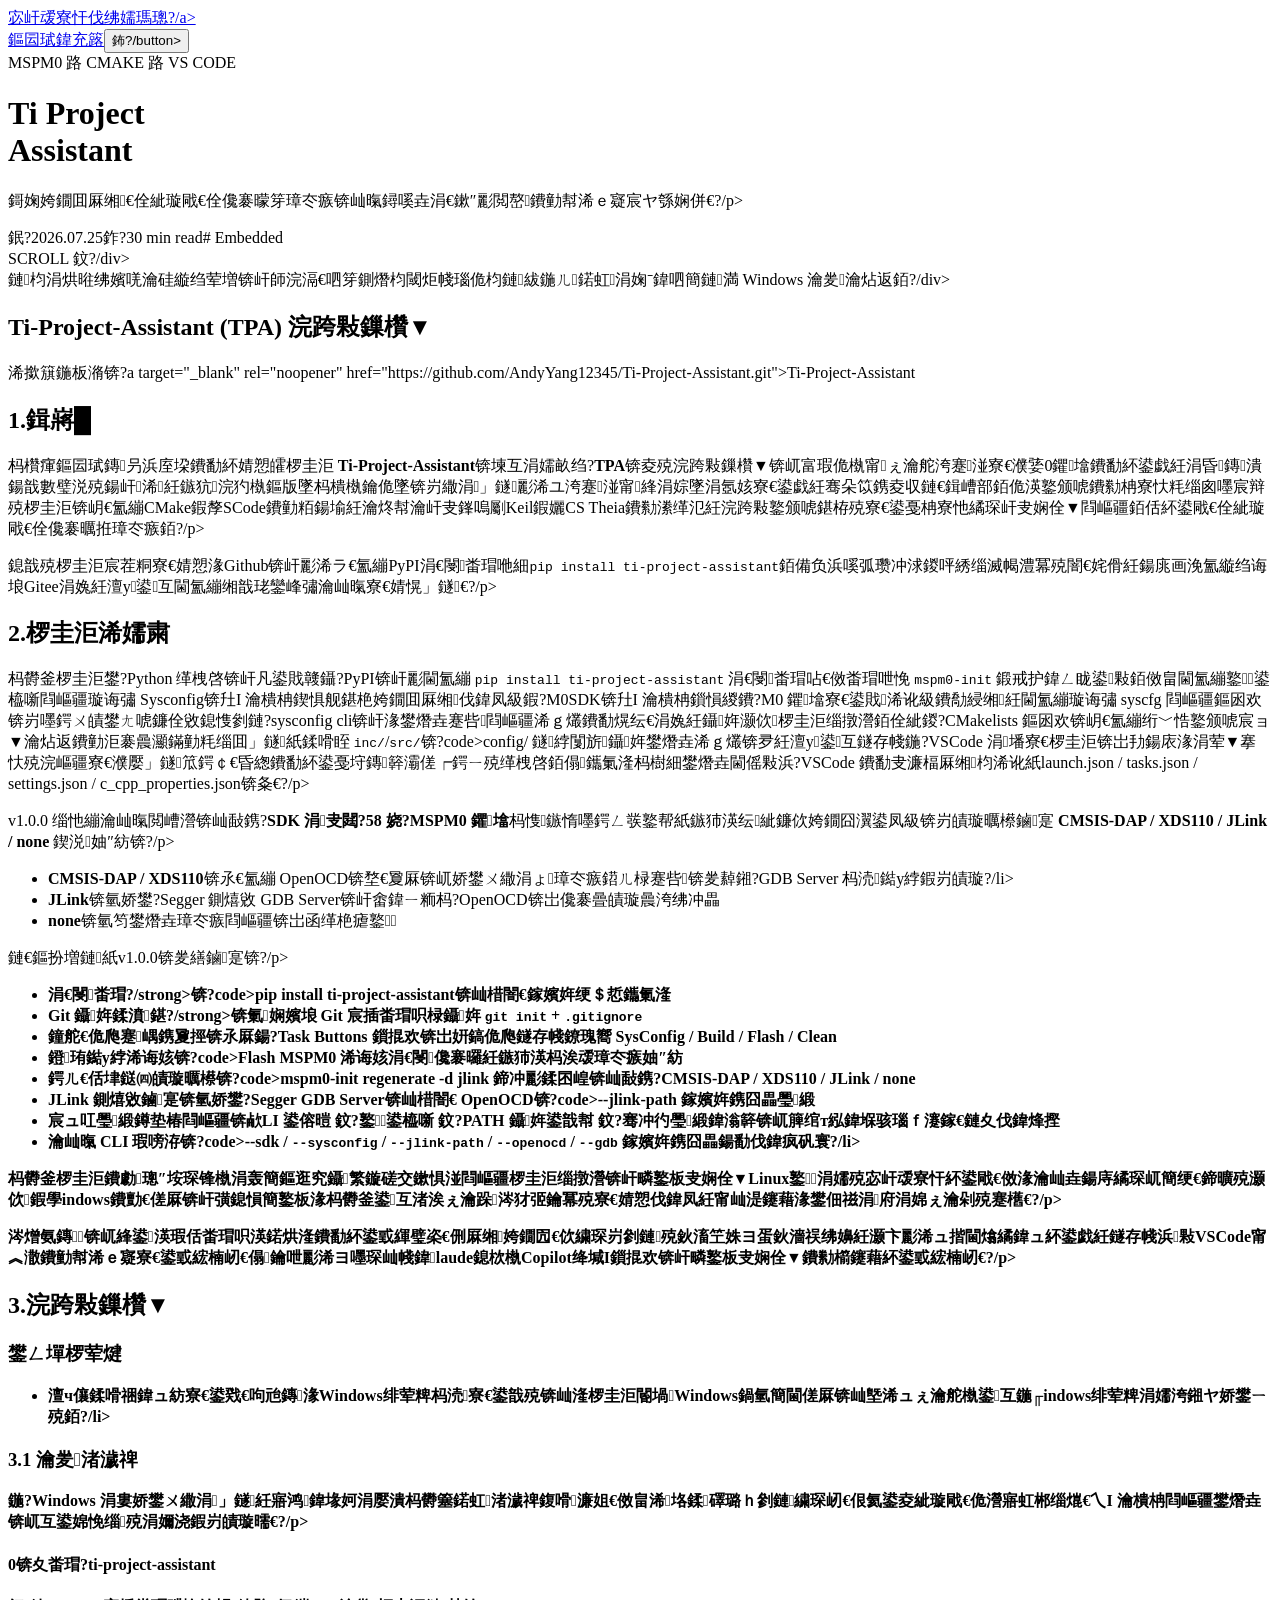
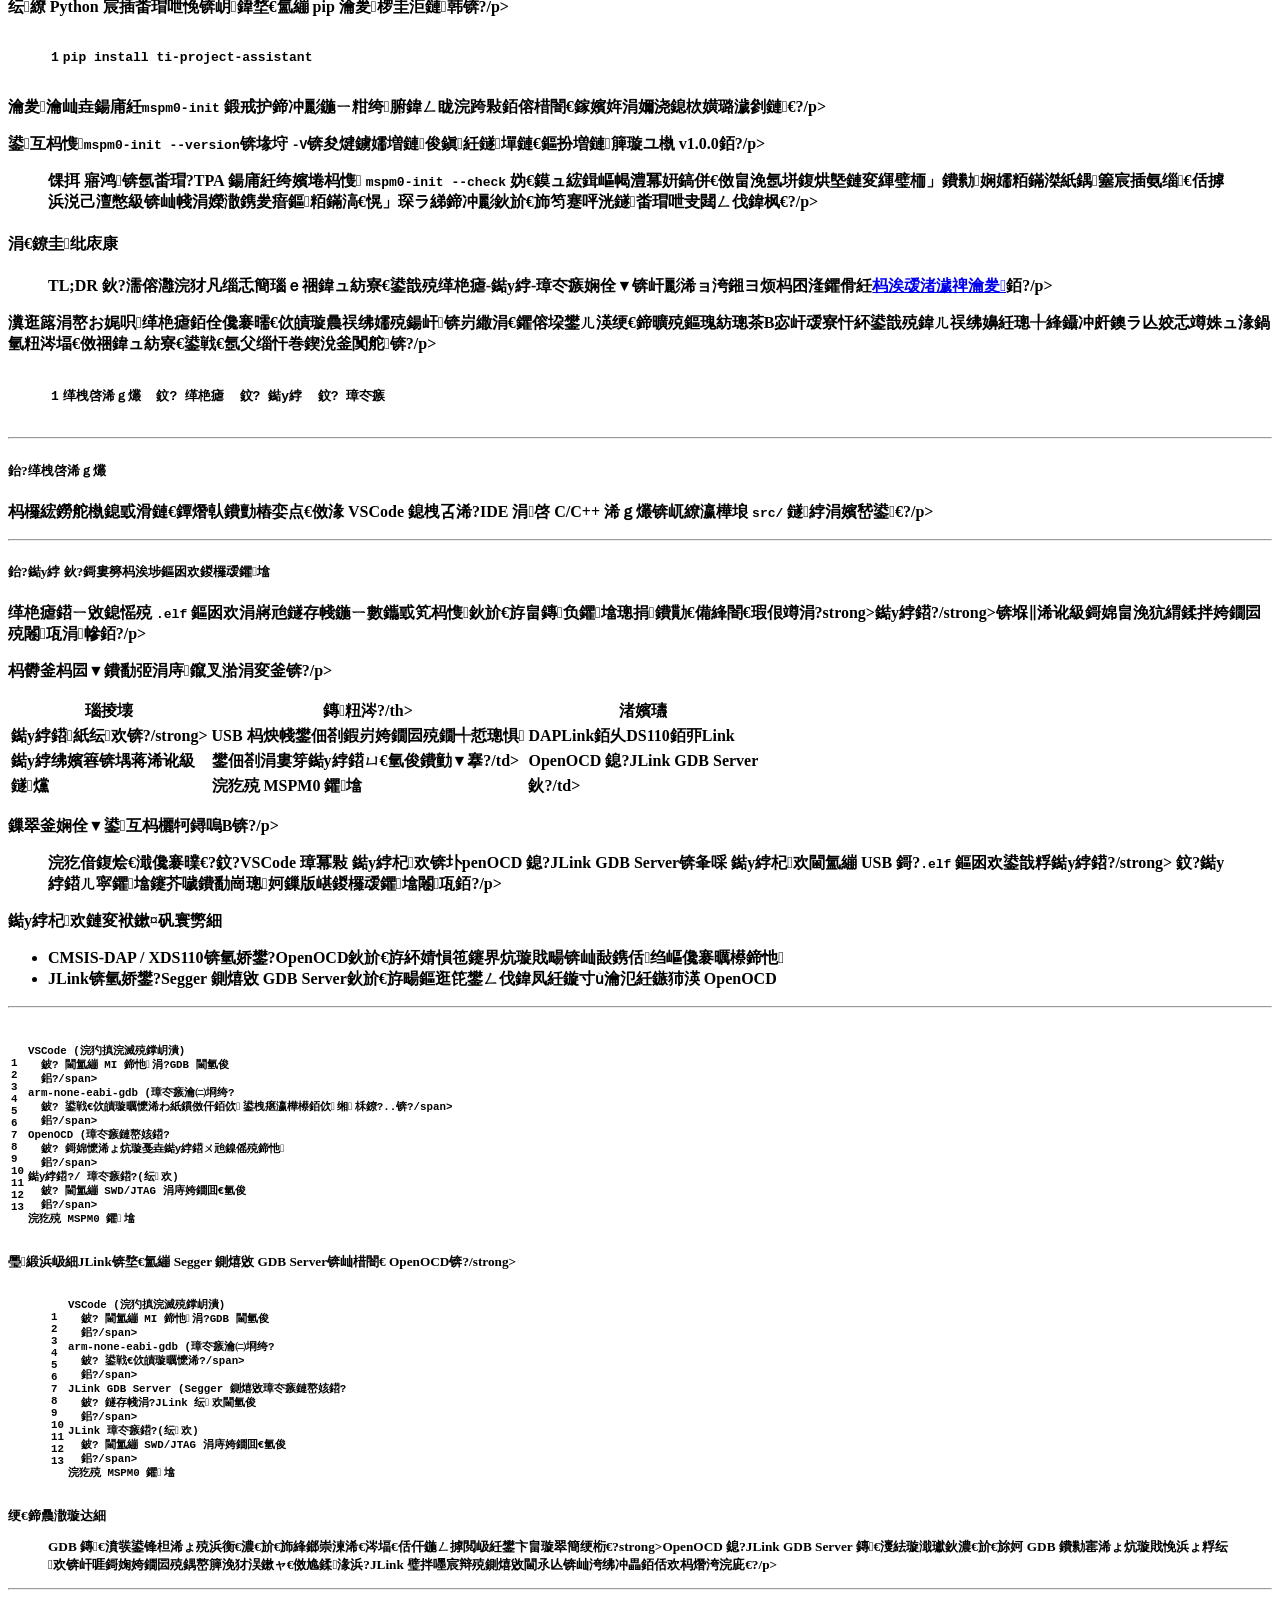
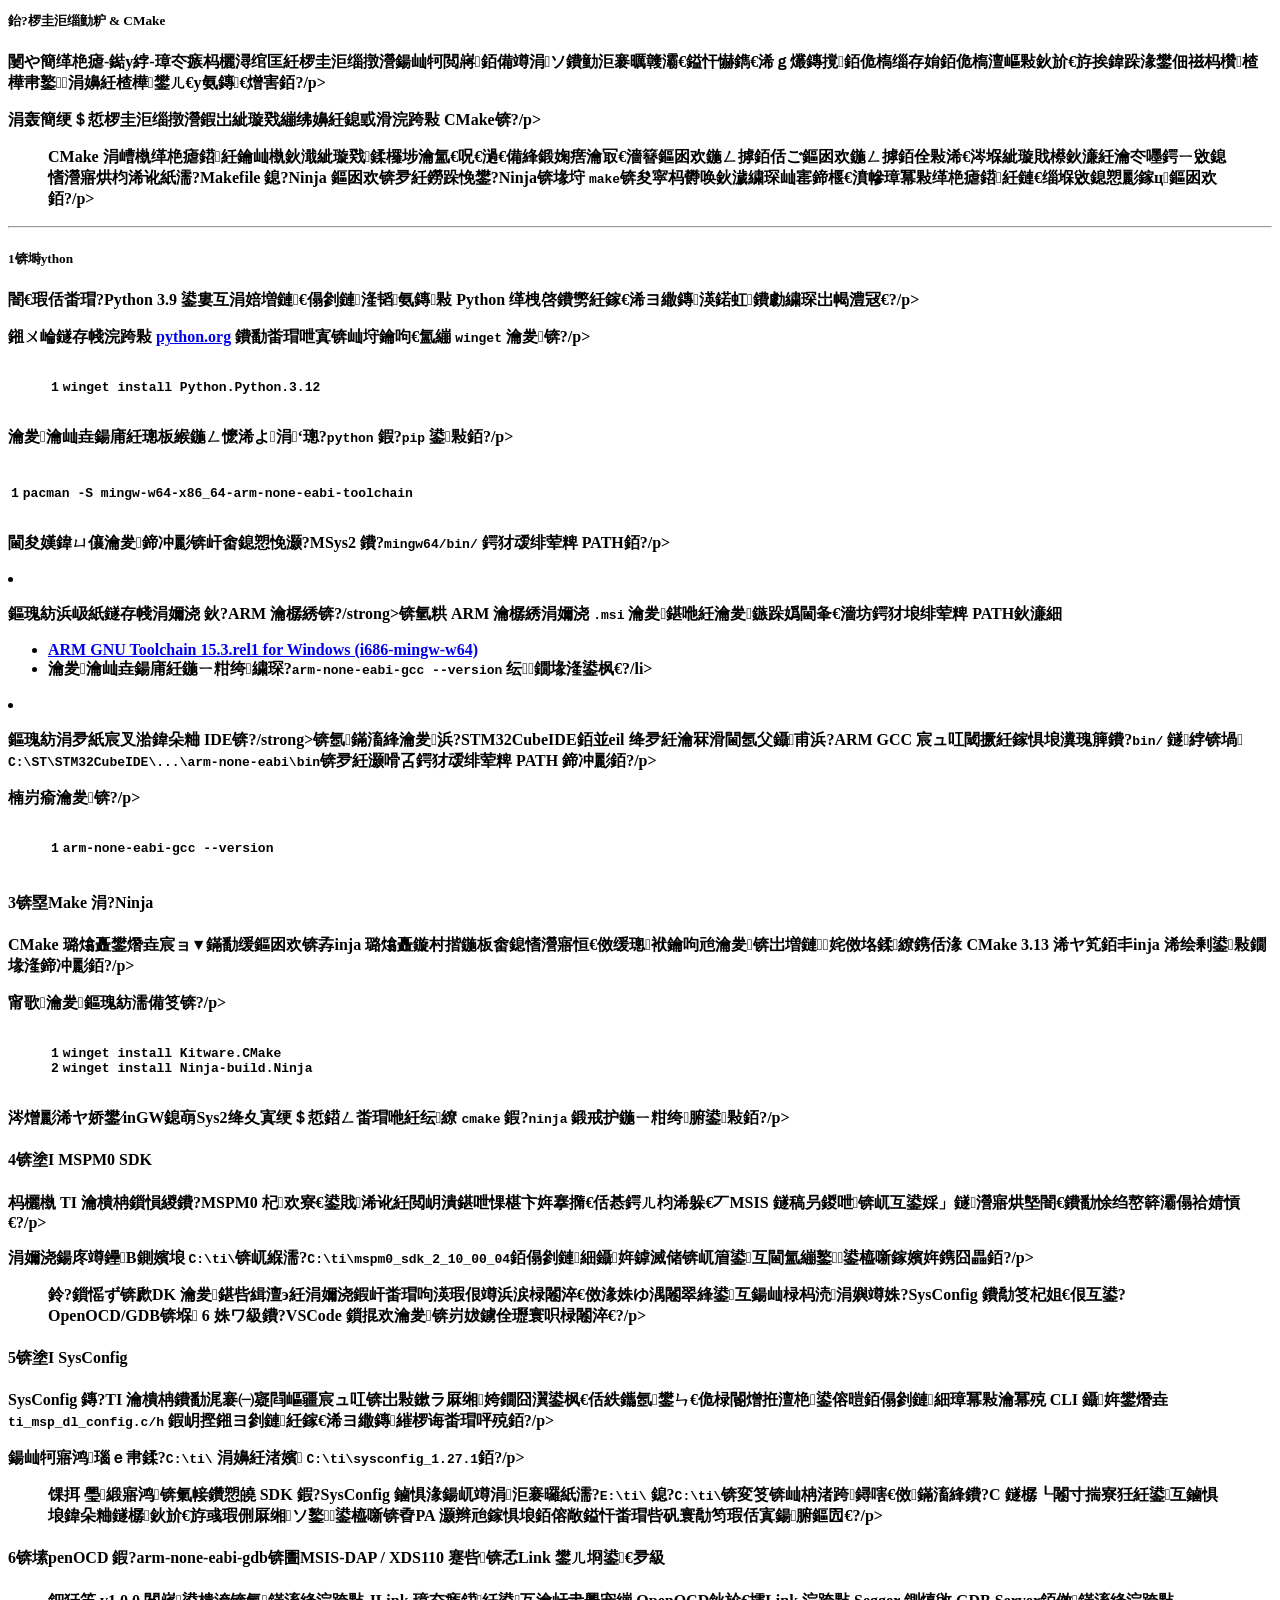
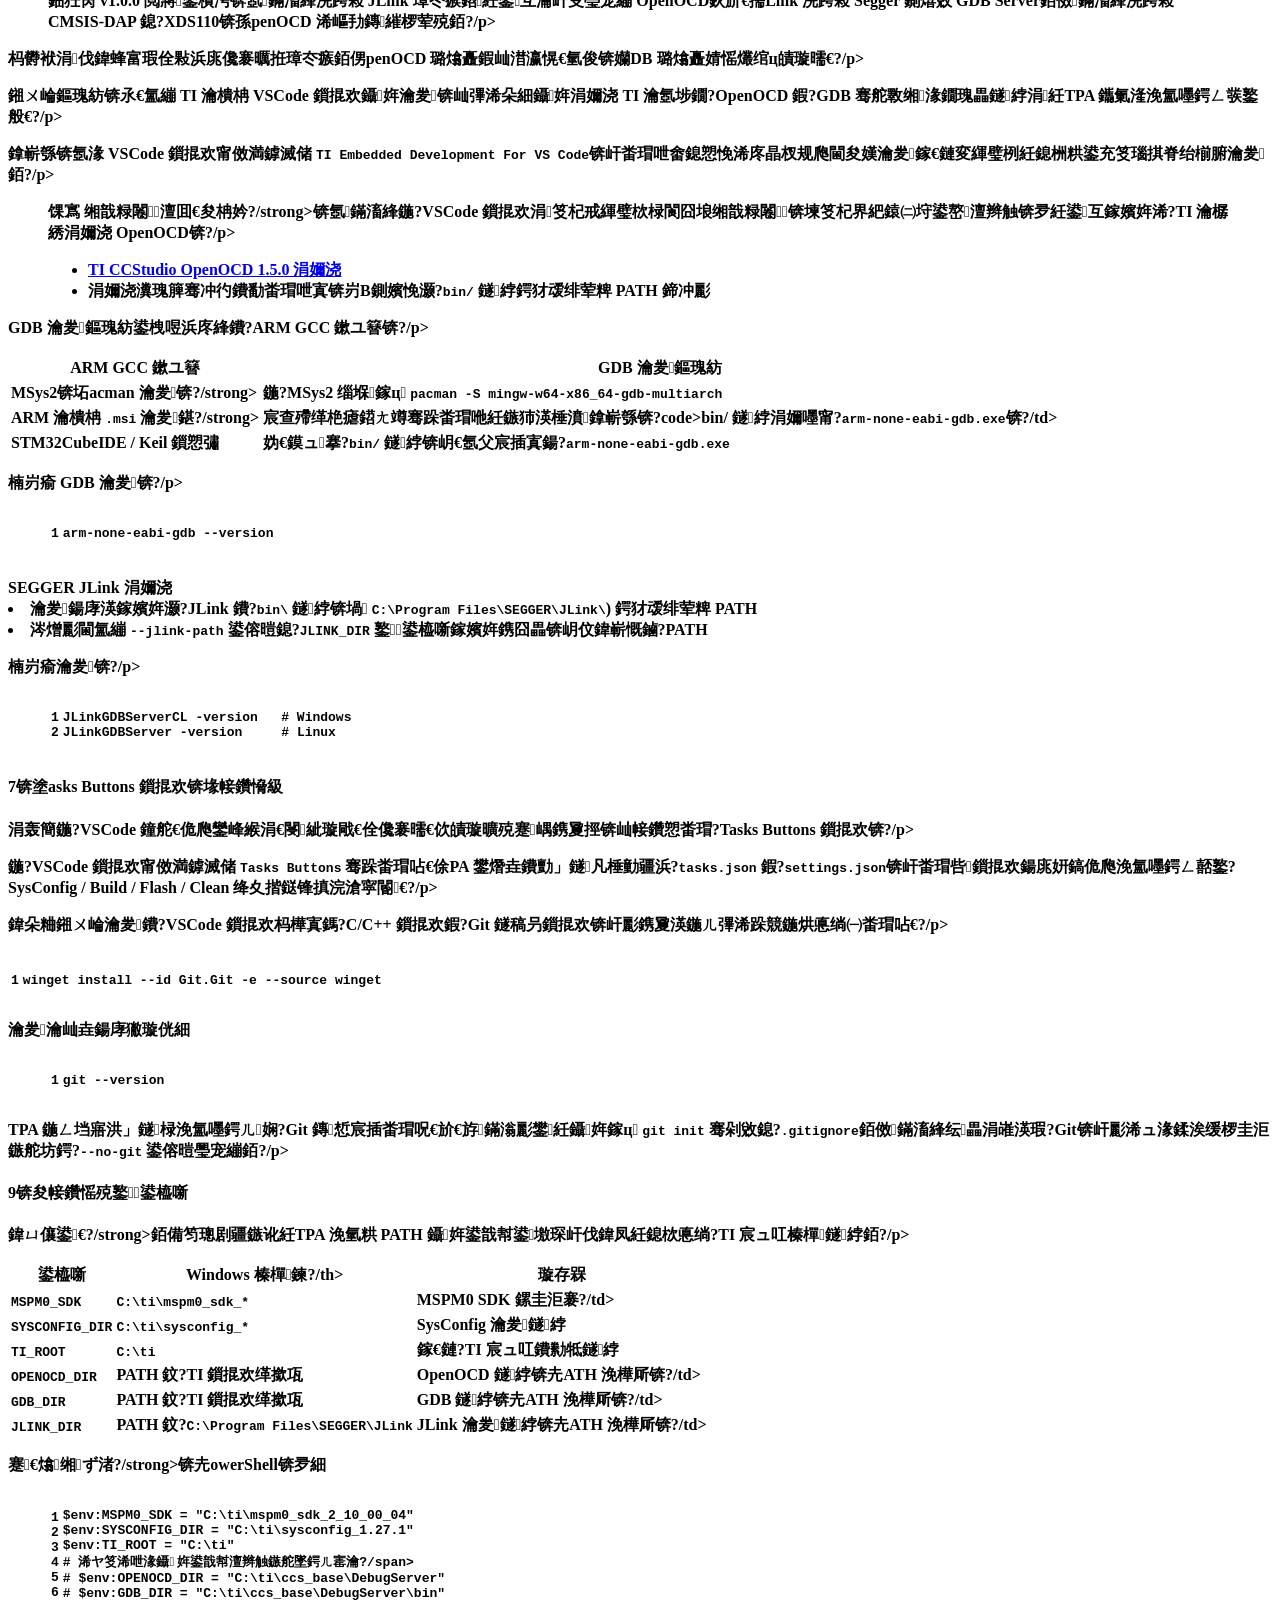
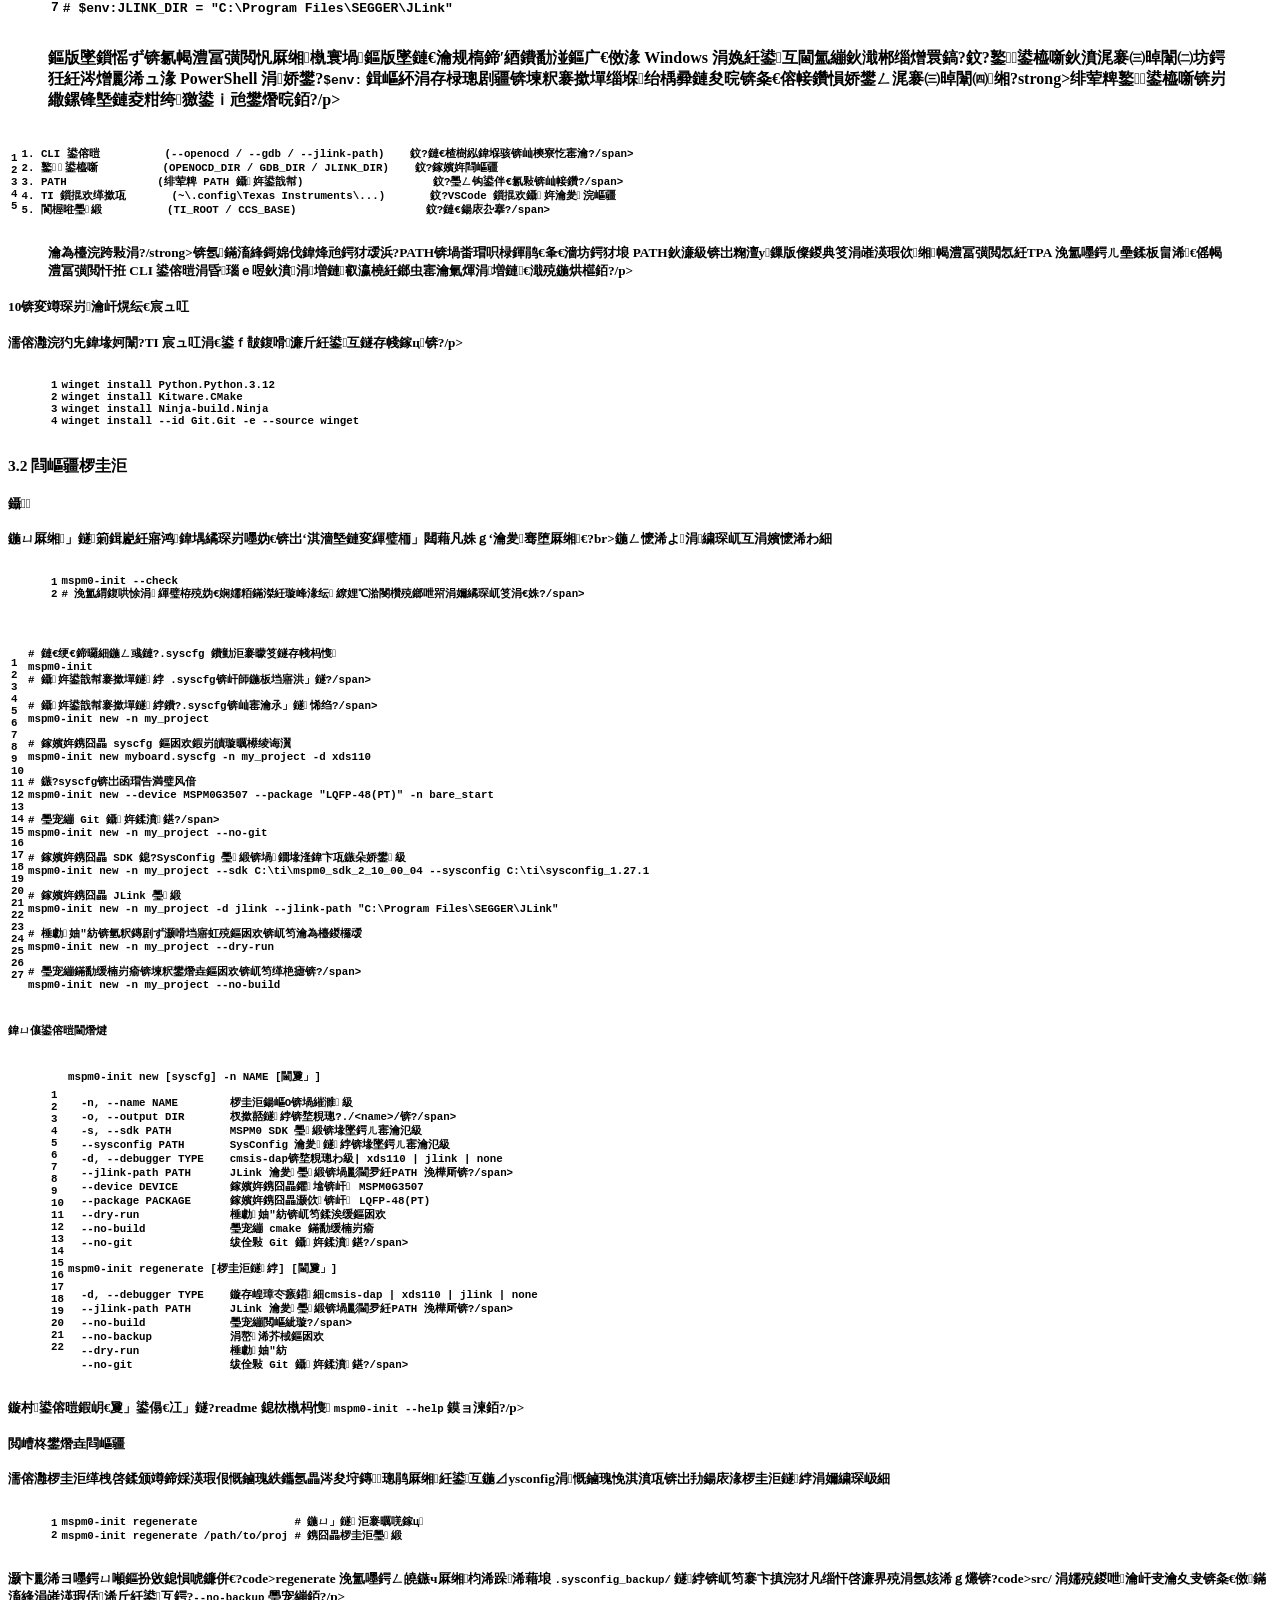
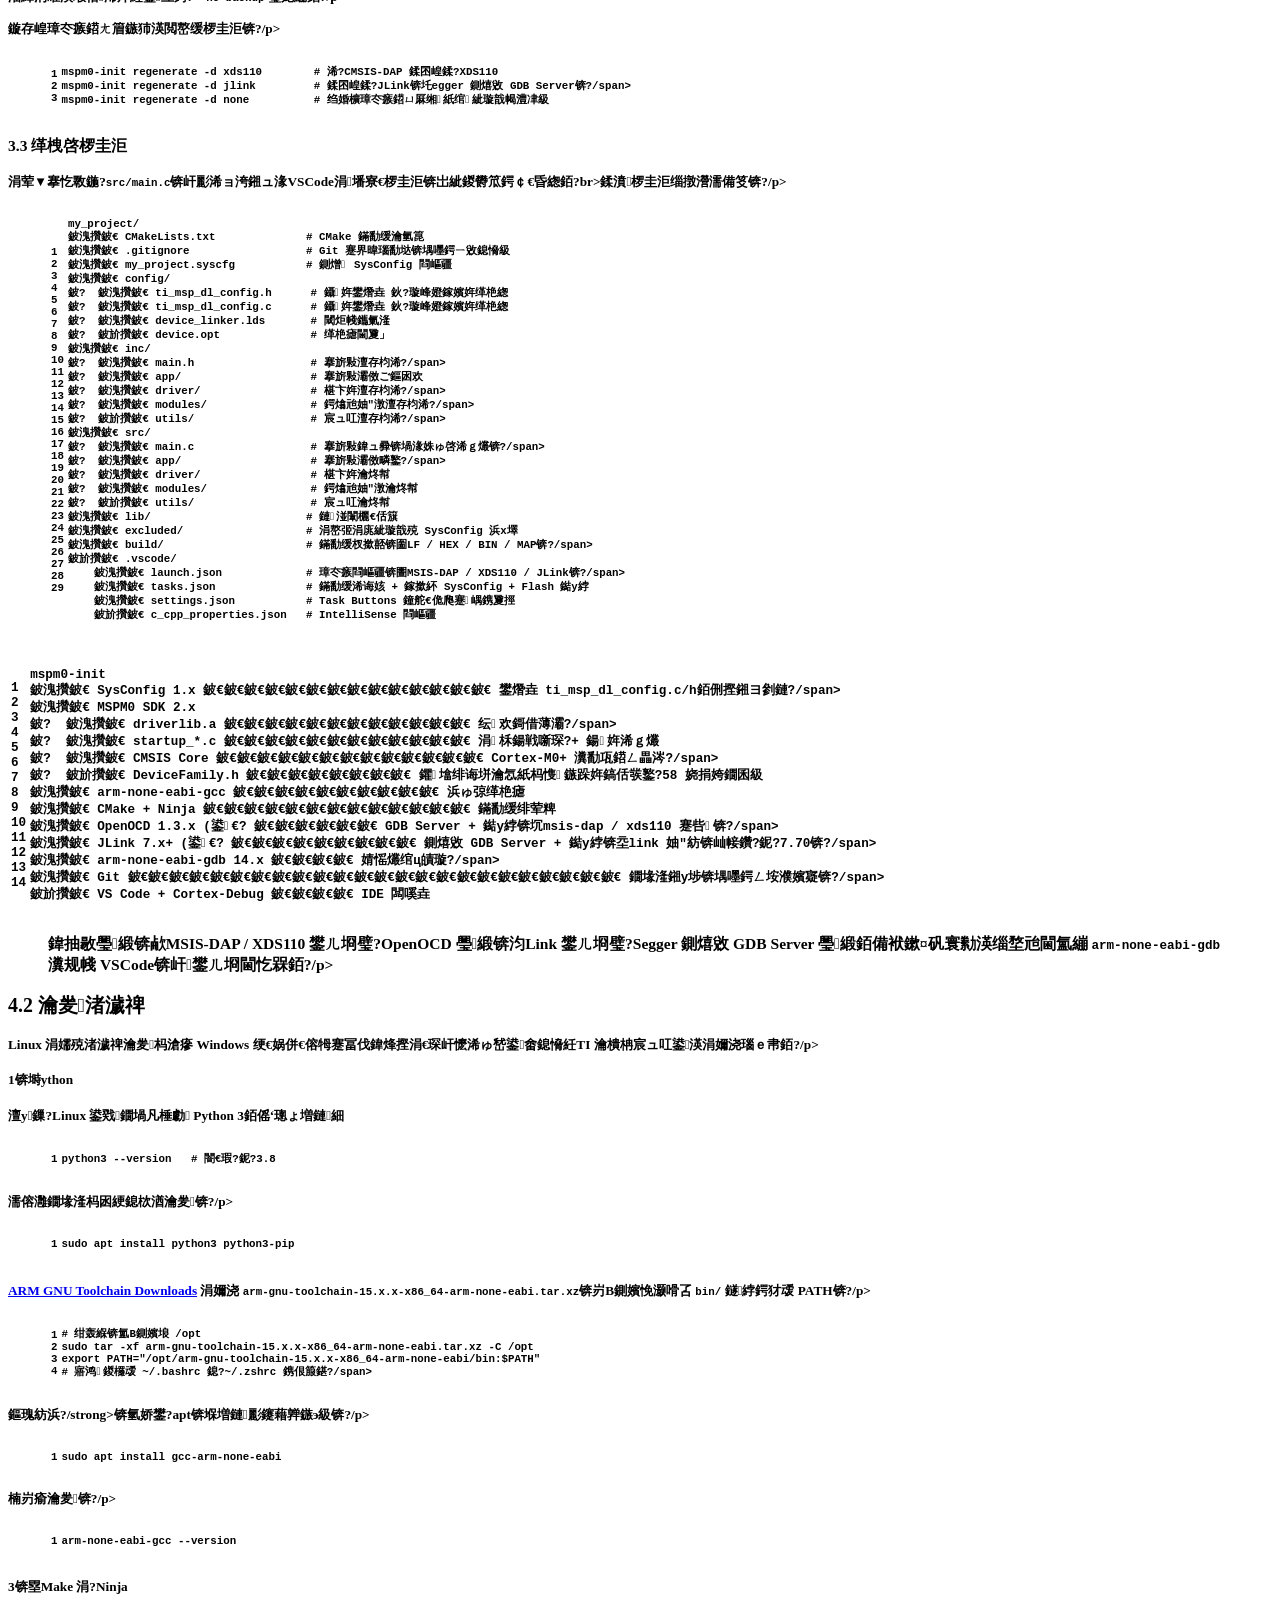
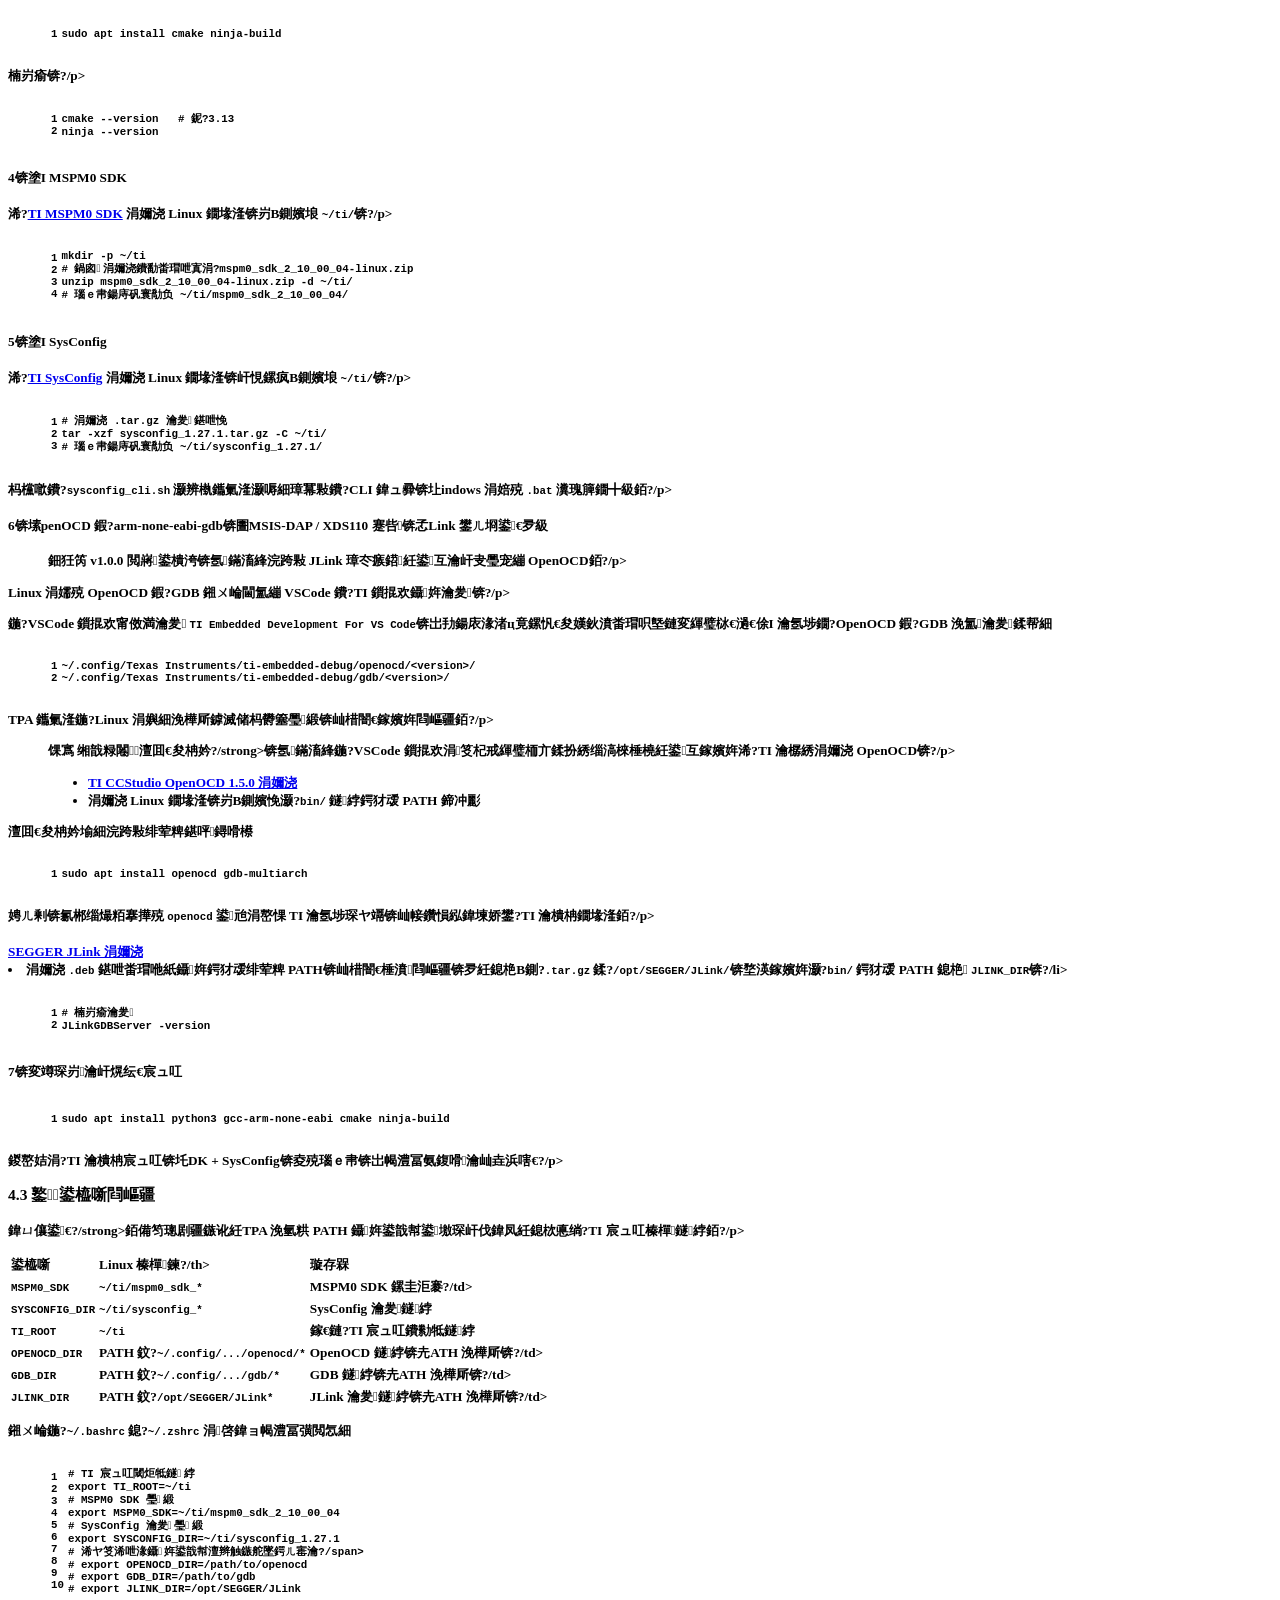
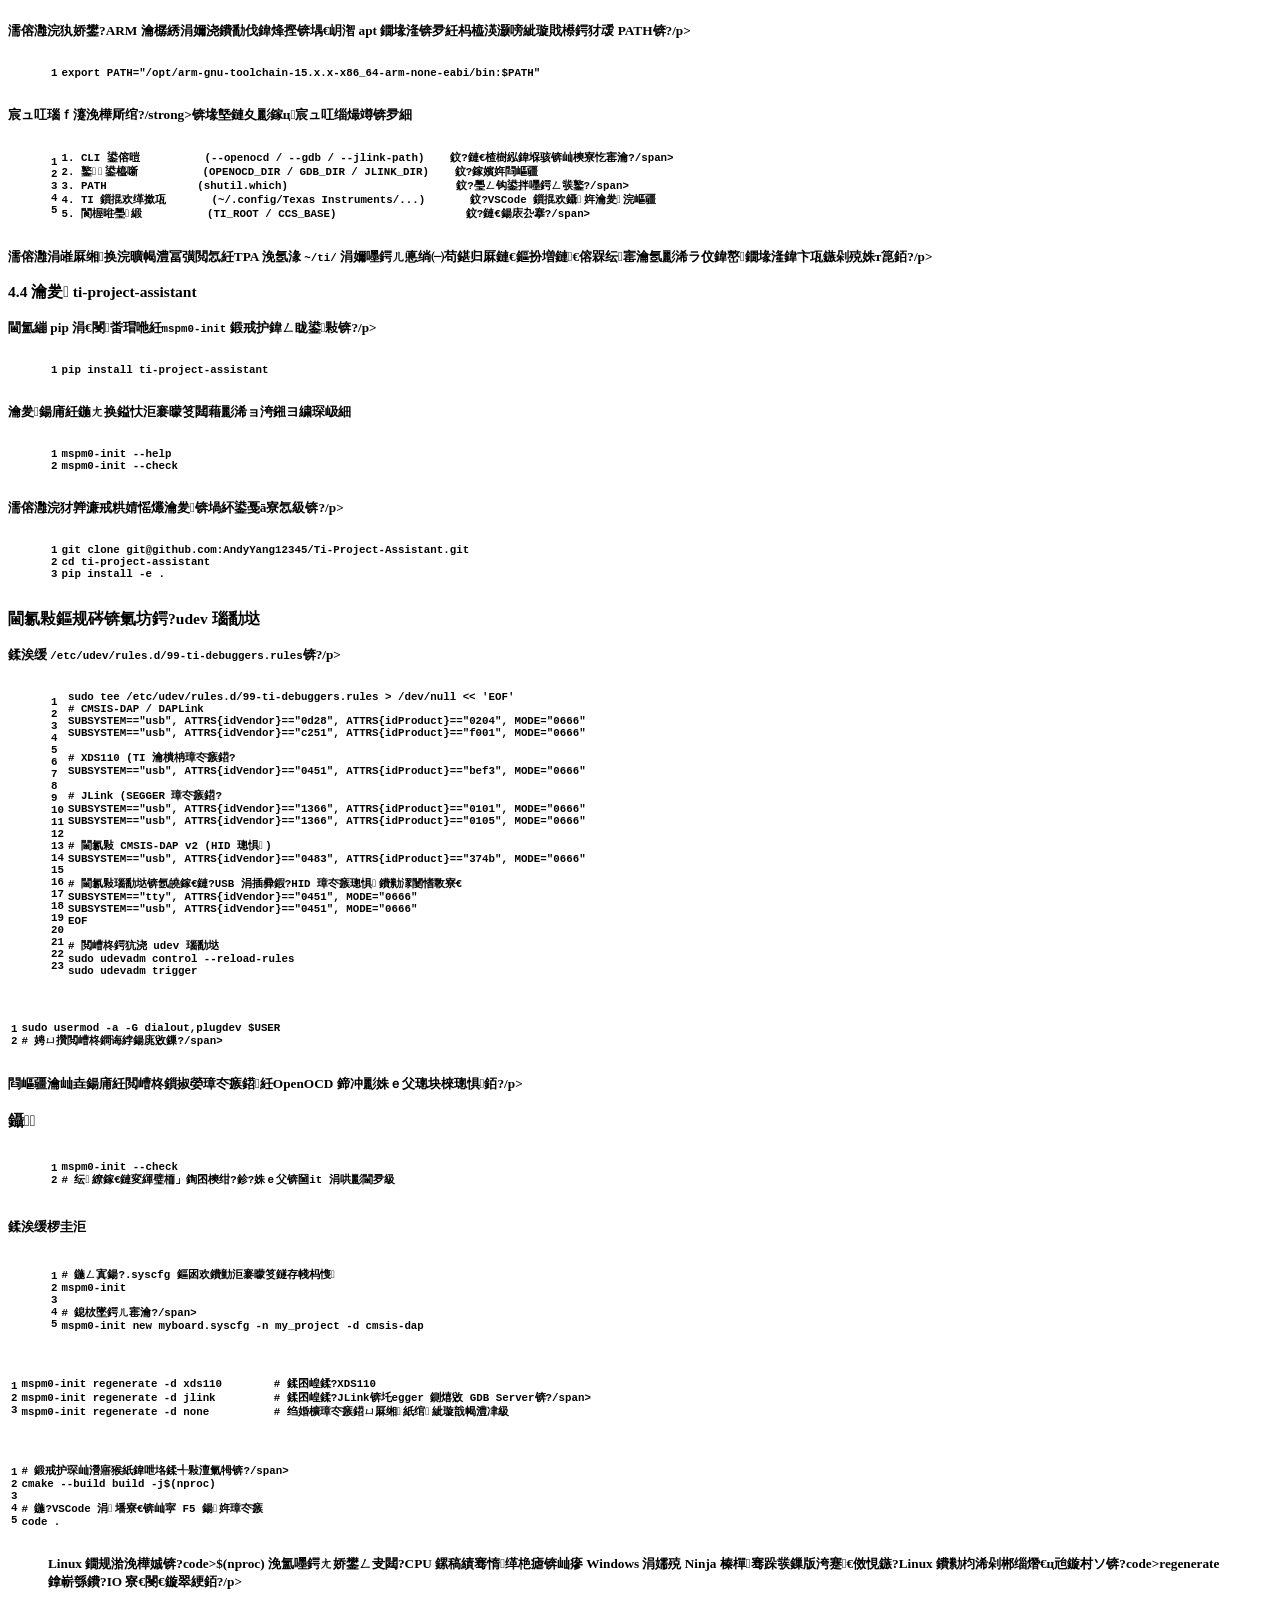
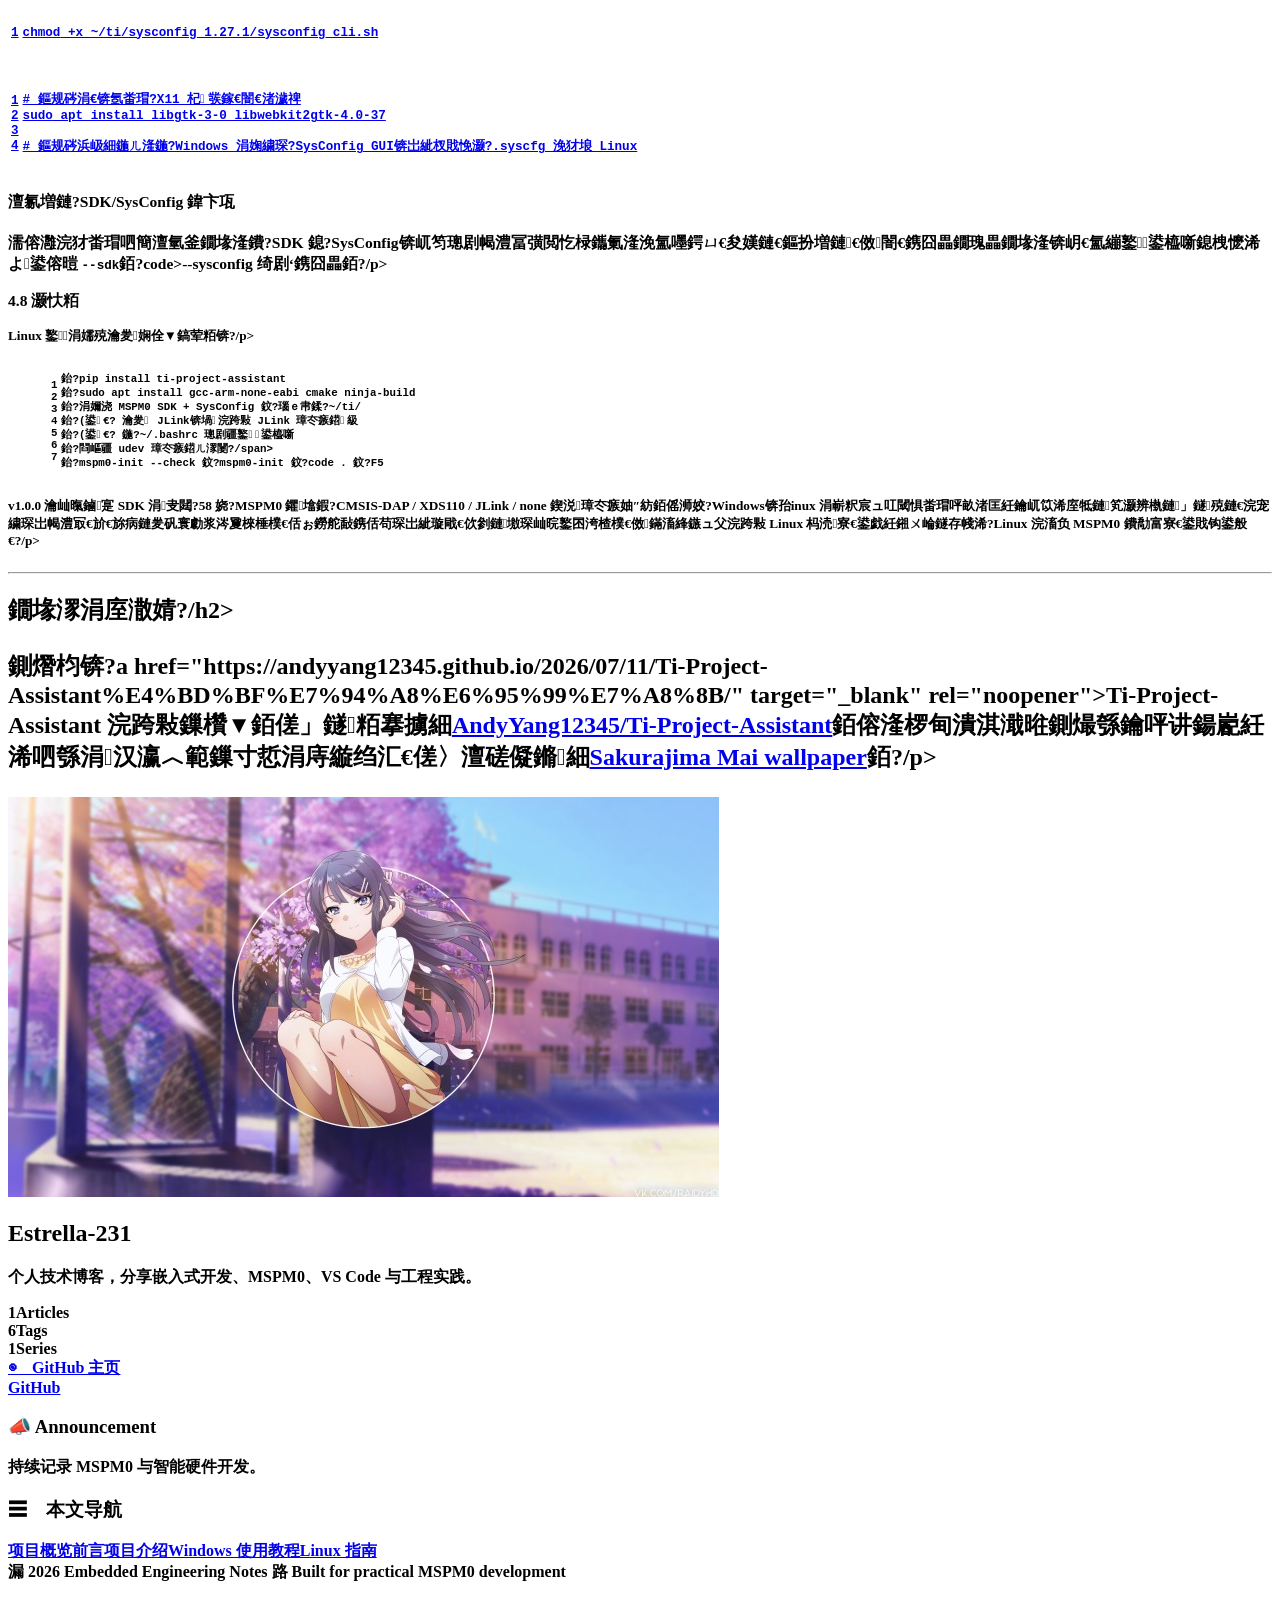
==== commit 5222a71e: "Add profile sidebar and improve typography" ====
--- a/index.html
+++ b/index.html
@@ -1,351 +1,351 @@
-<!doctype html><html lang="zh-CN"><head><meta charset="utf-8"><meta name="viewport" content="width=device-width,initial-scale=1"><title>嵌入式工程笔记 · Ti Project Assistant</title><meta name="description" content="MSPM0、SysConfig、CMake 与 VS Code 的现代嵌入式开发笔记"><link rel="stylesheet" href="styles.css"></head><body><header class="hero" style="--hero:url('assets/mai-sakurajima.jpg')"><div class="hero-shade"></div><nav class="nav shell"><a class="brand" href="#top">嵌入式工程笔记</a><div class="nav-links"><a href="#content">文章</a><a href="#about">关于</a><button id="theme" aria-label="切换主题">☾</button></div></nav><div class="hero-inner shell" id="top"><div class="eyebrow">MSPM0 · CMAKE · VS CODE</div><h1>Ti Project<br><span>Assistant</span></h1><p>把芯片配置、编译、烧录与调试，整理成一条可重复的现代化工作流。</p><div class="hero-meta"><span>⌁ 2026.07.25</span><span>◷ 30 min read</span><span># Embedded</span></div></div><div class="scroll-cue">SCROLL ↓</div></header><main class="shell layout"><article class="article"><div class="notice">本文为教程内容迁移版，原作者与原文链接见文末；在此基础上补充了本机 Windows 安装实践。</div><div id="content"><h1 id="Ti-Project-Assistant-TPA-使用教程"><a href="#Ti-Project-Assistant-TPA-使用教程" class="headerlink" title="Ti-Project-Assistant (TPA) 使用教程"></a>Ti-Project-Assistant (TPA) 使用教程</h1><p>仓库地址：<a target="_blank" rel="noopener" href="https://github.com/AndyYang12345/Ti-Project-Assistant.git">Ti-Project-Assistant</a></p>
-<h2 id="1-前言"><a href="#1-前言" class="headerlink" title="1.前言"></a>1.前言</h2><p>这篇文章是关于我的开源小项目 <strong>Ti-Project-Assistant</strong>（以下简称 <strong>TPA</strong>）的使用教程，主要是帮大家更快地开始M0芯片的开发，主要是面向电赛的同学们，无论你是新手还是老手，这个项目可以更快地帮你上手业务开发，并且按照最前沿、最现代的方式组织自己的项目，通过CMake和VSCode的结合，实现完全摆脱Keil和CCS Theia的束缚，使用现代化的开发方式进行全流程配置、开发、编译、烧录和调试。</p>
-<p>我的项目已经开源在Github，可以通过PyPI一键安装：<code>pip install ti-project-assistant</code>。为了满足国内网络环境的需求，后续会迁移到Gitee上，大家可以通过网站获取完整开源项目。</p>
-<h2 id="2-项目介绍"><a href="#2-项目介绍" class="headerlink" title="2.项目介绍"></a>2.项目介绍</h2><p>这个项目用 Python 编写，已发布至 PyPI，可通过 <code>pip install ti-project-assistant</code> 一键安装。安装后 <code>mspm0-init</code> 命令全局可用。它通过环境变量配置读取 Sysconfig（TI 官方图形化芯片配置工具）和 M0SDK（TI 官方提供的 M0 芯片开发套件）的位置，通过读取 syscfg 配置文件，自动调用代码生成脚本 sysconfig cli，在生成必要配置代码的基础上，自动封装项目结构、编写 CMakelists 文件，通过符合现代工程实践的目录架构组织项目（分层 <code>inc/</code>&#x2F;<code>src/</code>，<code>config/</code> 目录隔离自动生成代码），大家可以直接在 VSCode 中打开项目，然后在主程序的位置开始项目业务逻辑的开发或是底层驱动的编写。该脚本还会生成适用于 VSCode 的全套配置文件（launch.json &#x2F; tasks.json &#x2F; settings.json &#x2F; c_cpp_properties.json）。</p>
-<p>v1.0.0 经过完整重构，支持 <strong>SDK 中全部 58 款 MSPM0 芯片</strong>运行时自动发现（无需硬编码芯片型号），调试器支持 <strong>CMSIS-DAP &#x2F; XDS110 &#x2F; JLink &#x2F; none</strong> 四种模式：</p>
-<ul>
-<li><strong>CMSIS-DAP &#x2F; XDS110</strong>：通过 OpenOCD（选配，使用这两种调试器时必装）连接 GDB Server 进行烧录和调试</li>
-<li><strong>JLink</strong>：使用 Segger 原生 GDB Server，完全绕过 OpenOCD，烧录调试更稳定</li>
-<li><strong>none</strong>：不生成调试配置，纯编译环境</li>
-</ul>
-<p>最新版本（v1.0.0）还支持：</p>
-<ul>
-<li><strong>一键安装</strong>：<code>pip install ti-project-assistant</code>，无需手动管理脚本</li>
-<li><strong>Git 自动初始化</strong>：检测到 Git 已安装时自动 <code>git init</code> + <code>.gitignore</code></li>
-<li><strong>状态栏快捷按钮</strong>：配合 Task Buttons 插件，状态栏直接点击 SysConfig &#x2F; Build &#x2F; Flash &#x2F; Clean</li>
-<li><strong>独立烧录任务</strong>：<code>Flash MSPM0</code> 任务一键烧录，无需进入调试模式</li>
-<li><strong>动态切换调试器</strong>：<code>mspm0-init regenerate -d jlink</code> 即可切换，支持 CMSIS-DAP &#x2F; XDS110 &#x2F; JLink &#x2F; none</li>
-<li><strong>JLink 原生支持</strong>：使用 Segger GDB Server，无需 OpenOCD，<code>--jlink-path</code> 手动指定路径</li>
-<li><strong>工具路径灵活配置</strong>：CLI 参数 → 环境变量 → PATH 自动发现 → 平台路径兜底，五级优先级解析所有工具链</li>
-<li><strong>完整 CLI 覆盖</strong>：<code>--sdk</code> &#x2F; <code>--sysconfig</code> &#x2F; <code>--jlink-path</code> &#x2F; <code>--openocd</code> &#x2F; <code>--gdb</code> 手动指定各工具路径</li>
-</ul>
-<p>这个项目的设计初衷是为了方便自己更轻松地配置项目结构，实现全流程Linux环境下的嵌入式开发。在完成后进行了简单的封装和Windows的适配，变成了现在这个可以供大家学习参考的开源工具，希望能在电赛中帮上大家的忙。</p>
-<p>也就是说，你只需要安装最基本的开发依赖、配置芯片、运行脚本的“三步走”流程，就可以快速进入开发，直接享用VSCode带来的现代化开发体验。读者可以自行接入Claude或是Copilot等AI插件，实现全流程的智能开发体验。</p>
-<h2 id="3-使用教程"><a href="#3-使用教程" class="headerlink" title="3.使用教程"></a>3.使用教程</h2><h3 id="用前须知"><a href="#用前须知" class="headerlink" title="用前须知"></a>用前须知</h3><ul>
-<li>大部分嵌入式开发者都是在Windows系统进行开发的，本项目针对Windows做了适配，所以大家是可以在Windows系统下直接使用的。</li>
-</ul>
-<h3 id="3-1-安装依赖"><a href="#3-1-安装依赖" class="headerlink" title="3.1 安装依赖"></a>3.1 安装依赖</h3><p>在 Windows 上使用这个项目，建议先把下面这些基础依赖准备好。它们分别负责脚本运行、交叉编译、构建系统、TI 官方配置生成，以及后续的下载和调试。</p>
-<h4 id="0）安装-ti-project-assistant"><a href="#0）安装-ti-project-assistant" class="headerlink" title="0）安装 ti-project-assistant"></a>0）安装 ti-project-assistant</h4><p>确保 Python 已安装后，首先通过 pip 安装项目本身：</p>
+﻿<!doctype html><html lang="zh-CN"><head><meta charset="utf-8"><meta name="viewport" content="width=device-width,initial-scale=1"><title>宓屽叆寮忓伐绋嬬瑪璁?路 Ti Project Assistant</title><meta name="description" content="MSPM0銆丼ysConfig銆丆Make 涓?VS Code 鐨勭幇浠ｅ祵鍏ュ紡寮€鍙戠瑪璁?><link rel="stylesheet" href="styles.css"></head><body><header class="hero" style="--hero:url('assets/mai-sakurajima.jpg')"><div class="hero-shade"></div><nav class="nav shell"><a class="brand" href="#top">宓屽叆寮忓伐绋嬬瑪璁?/a><div class="nav-links"><a href="#content">鏂囩珷</a><a href="#about">鍏充簬</a><button id="theme" aria-label="鍒囨崲涓婚">鈽?/button></div></nav><div class="hero-inner shell" id="top"><div class="eyebrow">MSPM0 路 CMAKE 路 VS CODE</div><h1>Ti Project<br><span>Assistant</span></h1><p>鎶婅姱鐗囬厤缃€佺紪璇戙€佺儳褰曚笌璋冭瘯锛屾暣鐞嗘垚涓€鏉″彲閲嶅鐨勭幇浠ｅ寲宸ヤ綔娴併€?/p><div class="hero-meta"><span>鈱?2026.07.25</span><span>鈼?30 min read</span><span># Embedded</span></div></div><div class="scroll-cue">SCROLL 鈫?/div></header><main class="shell layout"><article class="article"><div class="notice">鏈枃涓烘暀绋嬪唴瀹硅縼绉荤増锛屽師浣滆€呬笌鍘熸枃閾炬帴瑙佹枃鏈紱鍦ㄦ鍩虹涓婅ˉ鍏呬簡鏈満 Windows 瀹夎瀹炶返銆?/div><div id="content"><h1 id="Ti-Project-Assistant-TPA-浣跨敤鏁欑▼"><a href="#Ti-Project-Assistant-TPA-浣跨敤鏁欑▼" class="headerlink" title="Ti-Project-Assistant (TPA) 浣跨敤鏁欑▼"></a>Ti-Project-Assistant (TPA) 浣跨敤鏁欑▼</h1><p>浠撳簱鍦板潃锛?a target="_blank" rel="noopener" href="https://github.com/AndyYang12345/Ti-Project-Assistant.git">Ti-Project-Assistant</a></p>
+<h2 id="1-鍓嶈█"><a href="#1-鍓嶈█" class="headerlink" title="1.鍓嶈█"></a>1.鍓嶈█</h2><p>杩欑瘒鏂囩珷鏄叧浜庢垜鐨勫紑婧愬皬椤圭洰 <strong>Ti-Project-Assistant</strong>锛堜互涓嬬畝绉?<strong>TPA</strong>锛夌殑浣跨敤鏁欑▼锛屼富瑕佹槸甯ぇ瀹舵洿蹇湴寮€濮婱0鑺墖鐨勫紑鍙戯紝涓昏鏄潰鍚戠數璧涚殑鍚屽浠紝鏃犺浣犳槸鏂版墜杩樻槸鑰佹墜锛岃繖涓」鐩彲浠ユ洿蹇湴甯綘涓婃墜涓氬姟寮€鍙戯紝骞朵笖鎸夌収鏈€鍓嶆部銆佹渶鐜颁唬鐨勬柟寮忕粍缁囪嚜宸辩殑椤圭洰锛岄€氳繃CMake鍜孷SCode鐨勭粨鍚堬紝瀹炵幇瀹屽叏鎽嗚劚Keil鍜孋CS Theia鐨勬潫缂氾紝浣跨敤鐜颁唬鍖栫殑寮€鍙戞柟寮忚繘琛屽叏娴佺▼閰嶇疆銆佸紑鍙戙€佺紪璇戙€佺儳褰曞拰璋冭瘯銆?/p>
+<p>鎴戠殑椤圭洰宸茬粡寮€婧愬湪Github锛屽彲浠ラ€氳繃PyPI涓€閿畨瑁咃細<code>pip install ti-project-assistant</code>銆備负浜嗘弧瓒冲浗鍐呯綉缁滅幆澧冪殑闇€姹傦紝鍚庣画浼氳縼绉诲埌Gitee涓婏紝澶у鍙互閫氳繃缃戠珯鑾峰彇瀹屾暣寮€婧愰」鐩€?/p>
+<h2 id="2-椤圭洰浠嬬粛"><a href="#2-椤圭洰浠嬬粛" class="headerlink" title="2.椤圭洰浠嬬粛"></a>2.椤圭洰浠嬬粛</h2><p>杩欎釜椤圭洰鐢?Python 缂栧啓锛屽凡鍙戝竷鑷?PyPI锛屽彲閫氳繃 <code>pip install ti-project-assistant</code> 涓€閿畨瑁呫€傚畨瑁呭悗 <code>mspm0-init</code> 鍛戒护鍏ㄥ眬鍙敤銆傚畠閫氳繃鐜鍙橀噺閰嶇疆璇诲彇 Sysconfig锛圱I 瀹樻柟鍥惧舰鍖栬姱鐗囬厤缃伐鍏凤級鍜?M0SDK锛圱I 瀹樻柟鎻愪緵鐨?M0 鑺墖寮€鍙戝浠讹級鐨勪綅缃紝閫氳繃璇诲彇 syscfg 閰嶇疆鏂囦欢锛岃嚜鍔ㄨ皟鐢ㄤ唬鐮佺敓鎴愯剼鏈?sysconfig cli锛屽湪鐢熸垚蹇呰閰嶇疆浠ｇ爜鐨勫熀纭€涓婏紝鑷姩灏佽椤圭洰缁撴瀯銆佺紪鍐?CMakelists 鏂囦欢锛岄€氳繃绗﹀悎鐜颁唬宸ョ▼瀹炶返鐨勭洰褰曟灦鏋勭粍缁囬」鐩紙鍒嗗眰 <code>inc/</code>&#x2F;<code>src/</code>锛?code>config/</code> 鐩綍闅旂鑷姩鐢熸垚浠ｇ爜锛夛紝澶у鍙互鐩存帴鍦?VSCode 涓墦寮€椤圭洰锛岀劧鍚庡湪涓荤▼搴忕殑浣嶇疆寮€濮嬮」鐩笟鍔￠€昏緫鐨勫紑鍙戞垨鏄簳灞傞┍鍔ㄧ殑缂栧啓銆傝鑴氭湰杩樹細鐢熸垚閫傜敤浜?VSCode 鐨勫叏濂楅厤缃枃浠讹紙launch.json &#x2F; tasks.json &#x2F; settings.json &#x2F; c_cpp_properties.json锛夈€?/p>
+<p>v1.0.0 缁忚繃瀹屾暣閲嶆瀯锛屾敮鎸?<strong>SDK 涓叏閮?58 娆?MSPM0 鑺墖</strong>杩愯鏃惰嚜鍔ㄥ彂鐜帮紙鏃犻渶纭紪鐮佽姱鐗囧瀷鍙凤級锛岃皟璇曞櫒鏀寔 <strong>CMSIS-DAP &#x2F; XDS110 &#x2F; JLink &#x2F; none</strong> 鍥涚妯″紡锛?/p>
+<ul>
+<li><strong>CMSIS-DAP &#x2F; XDS110</strong>锛氶€氳繃 OpenOCD锛堥€夐厤锛屼娇鐢ㄨ繖涓ょ璋冭瘯鍣ㄦ椂蹇呰锛夎繛鎺?GDB Server 杩涜鐑у綍鍜岃皟璇?/li>
+<li><strong>JLink</strong>锛氫娇鐢?Segger 鍘熺敓 GDB Server锛屽畬鍏ㄧ粫杩?OpenOCD锛岀儳褰曡皟璇曟洿绋冲畾</li>
+<li><strong>none</strong>锛氫笉鐢熸垚璋冭瘯閰嶇疆锛岀函缂栬瘧鐜</li>
+</ul>
+<p>鏈€鏂扮増鏈紙v1.0.0锛夎繕鏀寔锛?/p>
+<ul>
+<li><strong>涓€閿畨瑁?/strong>锛?code>pip install ti-project-assistant</code>锛屾棤闇€鎵嬪姩绠＄悊鑴氭湰</li>
+<li><strong>Git 鑷姩鍒濆鍖?/strong>锛氭娴嬪埌 Git 宸插畨瑁呮椂鑷姩 <code>git init</code> + <code>.gitignore</code></li>
+<li><strong>鐘舵€佹爮蹇嵎鎸夐挳</strong>锛氶厤鍚?Task Buttons 鎻掍欢锛岀姸鎬佹爮鐩存帴鐐瑰嚮 SysConfig &#x2F; Build &#x2F; Flash &#x2F; Clean</li>
+<li><strong>鐙珛鐑у綍浠诲姟</strong>锛?code>Flash MSPM0</code> 浠诲姟涓€閿儳褰曪紝鏃犻渶杩涘叆璋冭瘯妯″紡</li>
+<li><strong>鍔ㄦ€佸垏鎹㈣皟璇曞櫒</strong>锛?code>mspm0-init regenerate -d jlink</code> 鍗冲彲鍒囨崲锛屾敮鎸?CMSIS-DAP &#x2F; XDS110 &#x2F; JLink &#x2F; none</li>
+<li><strong>JLink 鍘熺敓鏀寔</strong>锛氫娇鐢?Segger GDB Server锛屾棤闇€ OpenOCD锛?code>--jlink-path</code> 鎵嬪姩鎸囧畾璺緞</li>
+<li><strong>宸ュ叿璺緞鐏垫椿閰嶇疆</strong>锛欳LI 鍙傛暟 鈫?鐜鍙橀噺 鈫?PATH 鑷姩鍙戠幇 鈫?骞冲彴璺緞鍏滃簳锛屼簲绾т紭鍏堢骇瑙ｆ瀽鎵€鏈夊伐鍏烽摼</li>
+<li><strong>瀹屾暣 CLI 瑕嗙洊</strong>锛?code>--sdk</code> &#x2F; <code>--sysconfig</code> &#x2F; <code>--jlink-path</code> &#x2F; <code>--openocd</code> &#x2F; <code>--gdb</code> 鎵嬪姩鎸囧畾鍚勫伐鍏疯矾寰?/li>
+</ul>
+<p>杩欎釜椤圭洰鐨勮璁″垵琛锋槸涓轰簡鏂逛究鑷繁鏇磋交鏉惧湴閰嶇疆椤圭洰缁撴瀯锛屽疄鐜板叏娴佺▼Linux鐜涓嬬殑宓屽叆寮忓紑鍙戙€傚湪瀹屾垚鍚庤繘琛屼簡绠€鍗曠殑灏佽鍜學indows鐨勯€傞厤锛屽彉鎴愪簡鐜板湪杩欎釜鍙互渚涘ぇ瀹跺涔犲弬鑰冪殑寮€婧愬伐鍏凤紝甯屾湜鑳藉湪鐢佃禌涓府涓婂ぇ瀹剁殑蹇欍€?/p>
+<p>涔熷氨鏄锛屼綘鍙渶瑕佸畨瑁呮渶鍩烘湰鐨勫紑鍙戜緷璧栥€侀厤缃姱鐗囥€佽繍琛岃剼鏈殑鈥滀笁姝ヨ蛋鈥濇祦绋嬶紝灏卞彲浠ュ揩閫熻繘鍏ュ紑鍙戯紝鐩存帴浜敤VSCode甯︽潵鐨勭幇浠ｅ寲寮€鍙戜綋楠屻€傝鑰呭彲浠ヨ嚜琛屾帴鍏laude鎴栨槸Copilot绛堿I鎻掍欢锛屽疄鐜板叏娴佺▼鐨勬櫤鑳藉紑鍙戜綋楠屻€?/p>
+<h2 id="3-浣跨敤鏁欑▼"><a href="#3-浣跨敤鏁欑▼" class="headerlink" title="3.浣跨敤鏁欑▼"></a>3.浣跨敤鏁欑▼</h2><h3 id="鐢ㄥ墠椤荤煡"><a href="#鐢ㄥ墠椤荤煡" class="headerlink" title="鐢ㄥ墠椤荤煡"></a>鐢ㄥ墠椤荤煡</h3><ul>
+<li>澶ч儴鍒嗗祵鍏ュ紡寮€鍙戣€呴兘鏄湪Windows绯荤粺杩涜寮€鍙戠殑锛屾湰椤圭洰閽堝Windows鍋氫簡閫傞厤锛屾墍浠ュぇ瀹舵槸鍙互鍦╓indows绯荤粺涓嬬洿鎺ヤ娇鐢ㄧ殑銆?/li>
+</ul>
+<h3 id="3-1-瀹夎渚濊禆"><a href="#3-1-瀹夎渚濊禆" class="headerlink" title="3.1 瀹夎渚濊禆"></a>3.1 瀹夎渚濊禆</h3><p>鍦?Windows 涓婁娇鐢ㄨ繖涓」鐩紝寤鸿鍏堟妸涓嬮潰杩欎簺鍩虹渚濊禆鍑嗗濂姐€傚畠浠垎鍒礋璐ｈ剼鏈繍琛屻€佷氦鍙夌紪璇戙€佹瀯寤虹郴缁熴€乀I 瀹樻柟閰嶇疆鐢熸垚锛屼互鍙婂悗缁殑涓嬭浇鍜岃皟璇曘€?/p>
+<h4 id="0锛夊畨瑁?ti-project-assistant"><a href="#0锛夊畨瑁?ti-project-assistant" class="headerlink" title="0锛夊畨瑁?ti-project-assistant"></a>0锛夊畨瑁?ti-project-assistant</h4><p>纭繚 Python 宸插畨瑁呭悗锛岄鍏堥€氳繃 pip 瀹夎椤圭洰鏈韩锛?/p>
 <figure class="highlight powershell"><table><tr><td class="gutter"><pre><span class="line">1</span><br></pre></td><td class="code"><pre><span class="line">pip install ti<span class="literal">-project-assistant</span></span><br></pre></td></tr></table></figure>
 
-<p>安装完成后，<code>mspm0-init</code> 命令即可在终端中全局使用。无需手动下载或拷贝脚本。</p>
-<p>可以运行<code>mspm0-init --version</code>（或 <code>-V</code>）查看版本信息，目前最新版本应该是 v1.0.0。</p>
-<blockquote>
-<p><strong>💡 建议</strong>：安装 TPA 后，立刻运行 <code>mspm0-init --check</code> 检查当前环境状态。它会列出所有依赖项的检测结果（哪些已就绪、哪些缺失），接下来按诊断结果逐项补齐即可——不必盲目安装全部工具。</p>
-</blockquote>
-<h4 id="一点碎碎念"><a href="#一点碎碎念" class="headerlink" title="一点碎碎念"></a>一点碎碎念</h4><blockquote>
-<p><strong>TL;DR</strong> — 如果你已经了解嵌入式开发的编译-烧录-调试流程，可以直接跳过本节，<a href="#1%EF%BC%89Python">进入依赖安装</a>。</p>
-</blockquote>
-<p>对于不太清楚编译、烧录、调试流程的同学，这一节我用最简单的方式讲解嵌入式开发的全流程，让你至少知道每一步在做什么。嵌入式开发通常经历四个阶段：</p>
-<figure class="highlight plaintext"><table><tr><td class="gutter"><pre><span class="line">1</span><br></pre></td><td class="code"><pre><span class="line">编写代码  →  编译  →  烧录  →  调试</span><br></pre></td></tr></table></figure>
-
-<hr>
-<h5 id="①-编写代码"><a href="#①-编写代码" class="headerlink" title="① 编写代码"></a>① 编写代码</h5><p>这当然是我们最熟悉的阶段。在 VSCode 或其他 IDE 中写 C&#x2F;C++ 代码，保存到 <code>src/</code> 目录下即可。</p>
-<hr>
-<h5 id="②-编译-—-把代码变成芯片能懂的二进制"><a href="#②-编译-—-把代码变成芯片能懂的二进制" class="headerlink" title="② 编译 — 把代码变成芯片能懂的二进制"></a>② 编译 — 把代码变成芯片能懂的二进制</h5><p>按下编译按钮后，<strong>编译器</strong>会把你的 C 代码翻译成机器可以读懂的二进制文件。这个过程实际上分为预处理、编译、汇编、链接等几个子步骤，但暂时不需要关心这些细节——你只需要知道：</p>
-<blockquote>
-<p><strong>编译器（<code>arm-none-eabi-gcc</code>）</strong> 把你写的代码变成 <code>.elf</code> 文件，里面是芯片可以执行的一串 0 和 1。</p>
-</blockquote>
-<hr>
-<h5 id="③-烧录-—-把二进制文件写入芯片"><a href="#③-烧录-—-把二进制文件写入芯片" class="headerlink" title="③ 烧录 — 把二进制文件写入芯片"></a>③ 烧录 — 把二进制文件写入芯片</h5><p>编译器生成的 <code>.elf</code> 文件不能直接在电脑上运行——它是为芯片设计的。你需要一个<strong>烧录器</strong>（硬件）把它传输到芯片的闪存中去。</p>
-<p>这个过程的参与角色有三个：</p>
+<p>瀹夎瀹屾垚鍚庯紝<code>mspm0-init</code> 鍛戒护鍗冲彲鍦ㄧ粓绔腑鍏ㄥ眬浣跨敤銆傛棤闇€鎵嬪姩涓嬭浇鎴栨嫹璐濊剼鏈€?/p>
+<p>鍙互杩愯<code>mspm0-init --version</code>锛堟垨 <code>-V</code>锛夋煡鐪嬬増鏈俊鎭紝鐩墠鏈€鏂扮増鏈簲璇ユ槸 v1.0.0銆?/p>
+<blockquote>
+<p><strong>馃挕 寤鸿</strong>锛氬畨瑁?TPA 鍚庯紝绔嬪埢杩愯 <code>mspm0-init --check</code> 妫€鏌ュ綋鍓嶇幆澧冪姸鎬併€傚畠浼氬垪鍑烘墍鏈変緷璧栭」鐨勬娴嬬粨鏋滐紙鍝簺宸插氨缁€佸摢浜涚己澶憋級锛屾帴涓嬫潵鎸夎瘖鏂粨鏋滈€愰」琛ラ綈鍗冲彲鈥斺€斾笉蹇呯洸鐩畨瑁呭叏閮ㄥ伐鍏枫€?/p>
+</blockquote>
+<h4 id="涓€鐐圭纰庡康"><a href="#涓€鐐圭纰庡康" class="headerlink" title="涓€鐐圭纰庡康"></a>涓€鐐圭纰庡康</h4><blockquote>
+<p><strong>TL;DR</strong> 鈥?濡傛灉浣犲凡缁忎簡瑙ｅ祵鍏ュ紡寮€鍙戠殑缂栬瘧-鐑у綍-璋冭瘯娴佺▼锛屽彲浠ョ洿鎺ヨ烦杩囨湰鑺傦紝<a href="#1%EF%BC%89Python">杩涘叆渚濊禆瀹夎</a>銆?/p>
+</blockquote>
+<p>瀵逛簬涓嶅お娓呮缂栬瘧銆佺儳褰曘€佽皟璇曟祦绋嬬殑鍚屽锛岃繖涓€鑺傛垜鐢ㄦ渶绠€鍗曠殑鏂瑰紡璁茶В宓屽叆寮忓紑鍙戠殑鍏ㄦ祦绋嬶紝璁╀綘鑷冲皯鐭ラ亾姣忎竴姝ュ湪鍋氫粈涔堛€傚祵鍏ュ紡寮€鍙戦€氬父缁忓巻鍥涗釜闃舵锛?/p>
+<figure class="highlight plaintext"><table><tr><td class="gutter"><pre><span class="line">1</span><br></pre></td><td class="code"><pre><span class="line">缂栧啓浠ｇ爜  鈫? 缂栬瘧  鈫? 鐑у綍  鈫? 璋冭瘯</span><br></pre></td></tr></table></figure>
+
+<hr>
+<h5 id="鈶?缂栧啓浠ｇ爜"><a href="#鈶?缂栧啓浠ｇ爜" class="headerlink" title="鈶?缂栧啓浠ｇ爜"></a>鈶?缂栧啓浠ｇ爜</h5><p>杩欏綋鐒舵槸鎴戜滑鏈€鐔熸倝鐨勯樁娈点€傚湪 VSCode 鎴栧叾浠?IDE 涓啓 C&#x2F;C++ 浠ｇ爜锛屼繚瀛樺埌 <code>src/</code> 鐩綍涓嬪嵆鍙€?/p>
+<hr>
+<h5 id="鈶?缂栬瘧-鈥?鎶婁唬鐮佸彉鎴愯姱鐗囪兘鎳傜殑浜岃繘鍒?><a href="#鈶?缂栬瘧-鈥?鎶婁唬鐮佸彉鎴愯姱鐗囪兘鎳傜殑浜岃繘鍒? class="headerlink" title="鈶?缂栬瘧 鈥?鎶婁唬鐮佸彉鎴愯姱鐗囪兘鎳傜殑浜岃繘鍒?></a>鈶?缂栬瘧 鈥?鎶婁唬鐮佸彉鎴愯姱鐗囪兘鎳傜殑浜岃繘鍒?/h5><p>鎸変笅缂栬瘧鎸夐挳鍚庯紝<strong>缂栬瘧鍣?/strong>浼氭妸浣犵殑 C 浠ｇ爜缈昏瘧鎴愭満鍣ㄥ彲浠ヨ鎳傜殑浜岃繘鍒舵枃浠躲€傝繖涓繃绋嬪疄闄呬笂鍒嗕负棰勫鐞嗐€佺紪璇戙€佹眹缂栥€侀摼鎺ョ瓑鍑犱釜瀛愭楠わ紝浣嗘殏鏃朵笉闇€瑕佸叧蹇冭繖浜涚粏鑺傗€斺€斾綘鍙渶瑕佺煡閬擄細</p>
+<blockquote>
+<p><strong>缂栬瘧鍣紙<code>arm-none-eabi-gcc</code>锛?/strong> 鎶婁綘鍐欑殑浠ｇ爜鍙樻垚 <code>.elf</code> 鏂囦欢锛岄噷闈㈡槸鑺墖鍙互鎵ц鐨勪竴涓?0 鍜?1銆?/p>
+</blockquote>
+<hr>
+<h5 id="鈶?鐑у綍-鈥?鎶婁簩杩涘埗鏂囦欢鍐欏叆鑺墖"><a href="#鈶?鐑у綍-鈥?鎶婁簩杩涘埗鏂囦欢鍐欏叆鑺墖" class="headerlink" title="鈶?鐑у綍 鈥?鎶婁簩杩涘埗鏂囦欢鍐欏叆鑺墖"></a>鈶?鐑у綍 鈥?鎶婁簩杩涘埗鏂囦欢鍐欏叆鑺墖</h5><p>缂栬瘧鍣ㄧ敓鎴愮殑 <code>.elf</code> 鏂囦欢涓嶈兘鐩存帴鍦ㄧ數鑴戜笂杩愯鈥斺€斿畠鏄负鑺墖璁捐鐨勩€備綘闇€瑕佷竴涓?strong>鐑у綍鍣?/strong>锛堢‖浠讹級鎶婂畠浼犺緭鍒拌姱鐗囩殑闂瓨涓幓銆?/p>
+<p>杩欎釜杩囩▼鐨勫弬涓庤鑹叉湁涓変釜锛?/p>
 <table>
 <thead>
 <tr>
-<th>角色</th>
-<th>是什么</th>
-<th>例子</th>
+<th>瑙掕壊</th>
+<th>鏄粈涔?/th>
+<th>渚嬪瓙</th>
 </tr>
 </thead>
 <tbody><tr>
-<td><strong>烧录器（硬件）</strong></td>
-<td>USB 连接电脑和芯片的物理设备</td>
-<td>DAPLink、XDS110、JLink</td>
-</tr>
-<tr>
-<td><strong>烧录程序（软件）</strong></td>
-<td>电脑上与烧录器通信的程序</td>
-<td><strong>OpenOCD</strong> 或 <strong>JLink GDB Server</strong></td>
-</tr>
-<tr>
-<td><strong>目标</strong></td>
-<td>你的 MSPM0 芯片</td>
-<td>—</td>
+<td><strong>鐑у綍鍣紙纭欢锛?/strong></td>
+<td>USB 杩炴帴鐢佃剳鍜岃姱鐗囩殑鐗╃悊璁惧</td>
+<td>DAPLink銆乆DS110銆丣Link</td>
+</tr>
+<tr>
+<td><strong>鐑у綍绋嬪簭锛堣蒋浠讹級</strong></td>
+<td>鐢佃剳涓婁笌鐑у綍鍣ㄩ€氫俊鐨勭▼搴?/td>
+<td><strong>OpenOCD</strong> 鎴?<strong>JLink GDB Server</strong></td>
+</tr>
+<tr>
+<td><strong>鐩爣</strong></td>
+<td>浣犵殑 MSPM0 鑺墖</td>
+<td>鈥?/td>
 </tr>
 </tbody></table>
-<p>整个流程可以这样理解：</p>
-<blockquote>
-<p>你点击”烧录” → VSCode 调用 <strong>烧录软件</strong>（OpenOCD 或 JLink GDB Server）→ 烧录软件通过 USB 把 <code>.elf</code> 文件发给<strong>烧录器</strong> → 烧录器按芯片能懂的协议把数据写入芯片闪存。</p>
-</blockquote>
-<p>烧录软件有两条路径：</p>
-<ul>
-<li><strong>CMSIS-DAP &#x2F; XDS110</strong>：使用 <strong>OpenOCD</strong>——开源万能翻译官，支持多种烧录器协议</li>
-<li><strong>JLink</strong>：使用 <strong>Segger 原生 GDB Server</strong>——官方专用工具，更稳定，无需 OpenOCD</li>
-</ul>
-<hr>
-<h5 id="④-调试-—-一步一步监控代码运行"><a href="#④-调试-—-一步一步监控代码运行" class="headerlink" title="④ 调试 — 一步一步监控代码运行"></a>④ 调试 — 一步一步监控代码运行</h5><p>代码烧进去之后，能看到运行结果。但如果你想<strong>一步一步跟踪代码</strong>、观察寄存器数据、设置断点——这就是<strong>调试</strong>。</p>
-<p>调试的通信链路因调试器而异：</p>
-<p><strong>路径一：CMSIS-DAP &#x2F; XDS110（通过 OpenOCD）</strong></p>
-<figure class="highlight plaintext"><table><tr><td class="gutter"><pre><span class="line">1</span><br><span class="line">2</span><br><span class="line">3</span><br><span class="line">4</span><br><span class="line">5</span><br><span class="line">6</span><br><span class="line">7</span><br><span class="line">8</span><br><span class="line">9</span><br><span class="line">10</span><br><span class="line">11</span><br><span class="line">12</span><br><span class="line">13</span><br></pre></td><td class="code"><pre><span class="line">VSCode (你操作的界面)</span><br><span class="line">  │  通过 MI 协议与 GDB 通信</span><br><span class="line">  ▼</span><br><span class="line">arm-none-eabi-gdb (调试客户端)</span><br><span class="line">  │  发送调试命令（暂停、读取寄存器、设置断点...）</span><br><span class="line">  ▼</span><br><span class="line">OpenOCD (调试服务器)</span><br><span class="line">  │  把命令翻译成烧录器能懂的协议</span><br><span class="line">  ▼</span><br><span class="line">烧录器 / 调试器 (硬件)</span><br><span class="line">  │  通过 SWD/JTAG 与芯片通信</span><br><span class="line">  ▼</span><br><span class="line">你的 MSPM0 芯片</span><br></pre></td></tr></table></figure>
-
-<p><strong>路径二：JLink（通过 Segger 原生 GDB Server，无需 OpenOCD）</strong></p>
-<figure class="highlight plaintext"><table><tr><td class="gutter"><pre><span class="line">1</span><br><span class="line">2</span><br><span class="line">3</span><br><span class="line">4</span><br><span class="line">5</span><br><span class="line">6</span><br><span class="line">7</span><br><span class="line">8</span><br><span class="line">9</span><br><span class="line">10</span><br><span class="line">11</span><br><span class="line">12</span><br><span class="line">13</span><br></pre></td><td class="code"><pre><span class="line">VSCode (你操作的界面)</span><br><span class="line">  │  通过 MI 协议与 GDB 通信</span><br><span class="line">  ▼</span><br><span class="line">arm-none-eabi-gdb (调试客户端)</span><br><span class="line">  │  发送调试命令</span><br><span class="line">  ▼</span><br><span class="line">JLink GDB Server (Segger 原生调试服务器)</span><br><span class="line">  │  直接与 JLink 硬件通信</span><br><span class="line">  ▼</span><br><span class="line">JLink 调试器 (硬件)</span><br><span class="line">  │  通过 SWD/JTAG 与芯片通信</span><br><span class="line">  ▼</span><br><span class="line">你的 MSPM0 芯片</span><br></pre></td></tr></table></figure>
-
-<p>简单来说：</p>
-<blockquote>
-<p><strong>GDB</strong> 是”发号施令的人”——你想看什么、停在哪里，由它说了算。<strong>OpenOCD 或 JLink GDB Server</strong> 是”传话筒”——把 GDB 的指令翻译后交给硬件，再把芯片的响应传回来。区别在于 JLink 走自己的原生通道，更稳定、延迟更低。</p>
-</blockquote>
-<hr>
-<h5 id="⑤-项目组织-CMake"><a href="#⑤-项目组织-CMake" class="headerlink" title="⑤ 项目组织 &amp; CMake"></a>⑤ 项目组织 &amp; CMake</h5><p>除了编译-烧录-调试这条线，<strong>项目结构</strong>同样重要。一个好的目录布局意味着代码易读、易维护、易复用——尤其在电赛这种高压环境下，高复用性就是速度。</p>
-<p>为了管理项目结构和编译过程，我们使用 <strong>CMake</strong>：</p>
-<blockquote>
-<p><strong>CMake</strong> 不是编译器，而是”编译规则制定者”。你告诉它”源文件在哪、头文件在哪、用什么编译器”，它自动生成构建文件（如 Makefile 或 Ninja 文件），然后由 <strong>Ninja</strong>（或 <code>make</code>）按这份”运行指南”去调用编译器，最终生成可执行文件。</p>
-</blockquote>
-<hr>
-<h5 id="📋-角色速查表"><a href="#📋-角色速查表" class="headerlink" title="📋 角色速查表"></a>📋 角色速查表</h5><table>
+<p>鏁翠釜娴佺▼鍙互杩欐牱鐞嗚В锛?/p>
+<blockquote>
+<p>浣犵偣鍑烩€濈儳褰曗€?鈫?VSCode 璋冪敤 <strong>鐑у綍杞欢</strong>锛圤penOCD 鎴?JLink GDB Server锛夆啋 鐑у綍杞欢閫氳繃 USB 鎶?<code>.elf</code> 鏂囦欢鍙戠粰<strong>鐑у綍鍣?/strong> 鈫?鐑у綍鍣ㄦ寜鑺墖鑳芥噦鐨勫崗璁妸鏁版嵁鍐欏叆鑺墖闂瓨銆?/p>
+</blockquote>
+<p>鐑у綍杞欢鏈変袱鏉¤矾寰勶細</p>
+<ul>
+<li><strong>CMSIS-DAP &#x2F; XDS110</strong>锛氫娇鐢?<strong>OpenOCD</strong>鈥斺€斿紑婧愪竾鑳界炕璇戝畼锛屾敮鎸佸绉嶇儳褰曞櫒鍗忚</li>
+<li><strong>JLink</strong>锛氫娇鐢?<strong>Segger 鍘熺敓 GDB Server</strong>鈥斺€斿畼鏂逛笓鐢ㄥ伐鍏凤紝鏇寸ǔ瀹氾紝鏃犻渶 OpenOCD</li>
+</ul>
+<hr>
+<h5 id="鈶?璋冭瘯-鈥?涓€姝ヤ竴姝ョ洃鎺т唬鐮佽繍琛?><a href="#鈶?璋冭瘯-鈥?涓€姝ヤ竴姝ョ洃鎺т唬鐮佽繍琛? class="headerlink" title="鈶?璋冭瘯 鈥?涓€姝ヤ竴姝ョ洃鎺т唬鐮佽繍琛?></a>鈶?璋冭瘯 鈥?涓€姝ヤ竴姝ョ洃鎺т唬鐮佽繍琛?/h5><p>浠ｇ爜鐑ц繘鍘讳箣鍚庯紝鑳界湅鍒拌繍琛岀粨鏋溿€備絾濡傛灉浣犳兂<strong>涓€姝ヤ竴姝ヨ窡韪唬鐮?/strong>銆佽瀵熷瘎瀛樺櫒鏁版嵁銆佽缃柇鐐光€斺€旇繖灏辨槸<strong>璋冭瘯</strong>銆?/p>
+<p>璋冭瘯鐨勯€氫俊閾捐矾鍥犺皟璇曞櫒鑰屽紓锛?/p>
+<p><strong>璺緞涓€锛欳MSIS-DAP &#x2F; XDS110锛堥€氳繃 OpenOCD锛?/strong></p>
+<figure class="highlight plaintext"><table><tr><td class="gutter"><pre><span class="line">1</span><br><span class="line">2</span><br><span class="line">3</span><br><span class="line">4</span><br><span class="line">5</span><br><span class="line">6</span><br><span class="line">7</span><br><span class="line">8</span><br><span class="line">9</span><br><span class="line">10</span><br><span class="line">11</span><br><span class="line">12</span><br><span class="line">13</span><br></pre></td><td class="code"><pre><span class="line">VSCode (浣犳搷浣滅殑鐣岄潰)</span><br><span class="line">  鈹? 閫氳繃 MI 鍗忚涓?GDB 閫氫俊</span><br><span class="line">  鈻?/span><br><span class="line">arm-none-eabi-gdb (璋冭瘯瀹㈡埛绔?</span><br><span class="line">  鈹? 鍙戦€佽皟璇曞懡浠わ紙鏆傚仠銆佽鍙栧瘎瀛樺櫒銆佽缃柇鐐?..锛?/span><br><span class="line">  鈻?/span><br><span class="line">OpenOCD (璋冭瘯鏈嶅姟鍣?</span><br><span class="line">  鈹? 鎶婂懡浠ょ炕璇戞垚鐑у綍鍣ㄨ兘鎳傜殑鍗忚</span><br><span class="line">  鈻?/span><br><span class="line">鐑у綍鍣?/ 璋冭瘯鍣?(纭欢)</span><br><span class="line">  鈹? 閫氳繃 SWD/JTAG 涓庤姱鐗囬€氫俊</span><br><span class="line">  鈻?/span><br><span class="line">浣犵殑 MSPM0 鑺墖</span><br></pre></td></tr></table></figure>
+
+<p><strong>璺緞浜岋細JLink锛堥€氳繃 Segger 鍘熺敓 GDB Server锛屾棤闇€ OpenOCD锛?/strong></p>
+<figure class="highlight plaintext"><table><tr><td class="gutter"><pre><span class="line">1</span><br><span class="line">2</span><br><span class="line">3</span><br><span class="line">4</span><br><span class="line">5</span><br><span class="line">6</span><br><span class="line">7</span><br><span class="line">8</span><br><span class="line">9</span><br><span class="line">10</span><br><span class="line">11</span><br><span class="line">12</span><br><span class="line">13</span><br></pre></td><td class="code"><pre><span class="line">VSCode (浣犳搷浣滅殑鐣岄潰)</span><br><span class="line">  鈹? 閫氳繃 MI 鍗忚涓?GDB 閫氫俊</span><br><span class="line">  鈻?/span><br><span class="line">arm-none-eabi-gdb (璋冭瘯瀹㈡埛绔?</span><br><span class="line">  鈹? 鍙戦€佽皟璇曞懡浠?/span><br><span class="line">  鈻?/span><br><span class="line">JLink GDB Server (Segger 鍘熺敓璋冭瘯鏈嶅姟鍣?</span><br><span class="line">  鈹? 鐩存帴涓?JLink 纭欢閫氫俊</span><br><span class="line">  鈻?/span><br><span class="line">JLink 璋冭瘯鍣?(纭欢)</span><br><span class="line">  鈹? 閫氳繃 SWD/JTAG 涓庤姱鐗囬€氫俊</span><br><span class="line">  鈻?/span><br><span class="line">浣犵殑 MSPM0 鑺墖</span><br></pre></td></tr></table></figure>
+
+<p>绠€鍗曟潵璇达細</p>
+<blockquote>
+<p><strong>GDB</strong> 鏄€濆彂鍙锋柦浠ょ殑浜衡€濃€斺€斾綘鎯崇湅浠€涔堛€佸仠鍦ㄥ摢閲岋紝鐢卞畠璇翠簡绠椼€?strong>OpenOCD 鎴?JLink GDB Server</strong> 鏄€濅紶璇濈瓛鈥濃€斺€旀妸 GDB 鐨勬寚浠ょ炕璇戝悗浜ょ粰纭欢锛屽啀鎶婅姱鐗囩殑鍝嶅簲浼犲洖鏉ャ€傚尯鍒湪浜?JLink 璧拌嚜宸辩殑鍘熺敓閫氶亾锛屾洿绋冲畾銆佸欢杩熸洿浣庛€?/p>
+</blockquote>
+<hr>
+<h5 id="鈶?椤圭洰缁勭粐-CMake"><a href="#鈶?椤圭洰缁勭粐-CMake" class="headerlink" title="鈶?椤圭洰缁勭粐 &amp; CMake"></a>鈶?椤圭洰缁勭粐 &amp; CMake</h5><p>闄や簡缂栬瘧-鐑у綍-璋冭瘯杩欐潯绾匡紝<strong>椤圭洰缁撴瀯</strong>鍚屾牱閲嶈銆備竴涓ソ鐨勭洰褰曞竷灞€鎰忓懗鐫€浠ｇ爜鏄撹銆佹槗缁存姢銆佹槗澶嶇敤鈥斺€斿挨鍏跺湪鐢佃禌杩欑楂樺帇鐜涓嬶紝楂樺鐢ㄦ€у氨鏄€熷害銆?/p>
+<p>涓轰簡绠＄悊椤圭洰缁撴瀯鍜岀紪璇戣繃绋嬶紝鎴戜滑浣跨敤 <strong>CMake</strong>锛?/p>
+<blockquote>
+<p><strong>CMake</strong> 涓嶆槸缂栬瘧鍣紝鑰屾槸鈥濈紪璇戣鍒欏埗瀹氳€呪€濄€備綘鍛婅瘔瀹冣€濇簮鏂囦欢鍦ㄥ摢銆佸ご鏂囦欢鍦ㄥ摢銆佺敤浠€涔堢紪璇戝櫒鈥濓紝瀹冭嚜鍔ㄧ敓鎴愭瀯寤烘枃浠讹紙濡?Makefile 鎴?Ninja 鏂囦欢锛夛紝鐒跺悗鐢?<strong>Ninja</strong>锛堟垨 <code>make</code>锛夋寜杩欎唤鈥濊繍琛屾寚鍗椻€濆幓璋冪敤缂栬瘧鍣紝鏈€缁堢敓鎴愬彲鎵ц鏂囦欢銆?/p>
+</blockquote>
+<hr>
+<h5 id="馃搵-瑙掕壊閫熸煡琛?><a href="#馃搵-瑙掕壊閫熸煡琛? class="headerlink" title="馃搵 瑙掕壊閫熸煡琛?></a>馃搵 瑙掕壊閫熸煡琛?/h5><table>
 <thead>
 <tr>
-<th>角色</th>
-<th>工具</th>
-<th>一句话解释</th>
+<th>瑙掕壊</th>
+<th>宸ュ叿</th>
+<th>涓€鍙ヨ瘽瑙ｉ噴</th>
 </tr>
 </thead>
 <tbody><tr>
-<td>编译器</td>
+<td>缂栬瘧鍣?/td>
 <td><code>arm-none-eabi-gcc</code></td>
-<td>把 C 代码变成 <code>.elf</code> 二进制文件</td>
-</tr>
-<tr>
-<td>构建系统</td>
+<td>鎶?C 浠ｇ爜鍙樻垚 <code>.elf</code> 浜岃繘鍒舵枃浠?/td>
+</tr>
+<tr>
+<td>鏋勫缓绯荤粺</td>
 <td><strong>CMake</strong></td>
-<td>管理项目结构，生成构建规则</td>
-</tr>
-<tr>
-<td>构建器</td>
+<td>绠＄悊椤圭洰缁撴瀯锛岀敓鎴愭瀯寤鸿鍒?/td>
+</tr>
+<tr>
+<td>鏋勫缓鍣?/td>
 <td><strong>Ninja</strong> &#x2F; <code>make</code></td>
-<td>按 CMake 的规则实际执行编译</td>
-</tr>
-<tr>
-<td>烧录&#x2F;调试服务器</td>
-<td><strong>OpenOCD</strong>（CMSIS-DAP&#x2F;XDS110）</td>
-<td>与烧录器通信，烧录 + 调试中转</td>
-</tr>
-<tr>
-<td>烧录&#x2F;调试服务器</td>
-<td><strong>JLink GDB Server</strong>（JLink）</td>
-<td>Segger 原生 GDB Server，烧录 + 调试中转</td>
-</tr>
-<tr>
-<td>调试客户端</td>
+<td>鎸?CMake 鐨勮鍒欏疄闄呮墽琛岀紪璇?/td>
+</tr>
+<tr>
+<td>鐑у綍&#x2F;璋冭瘯鏈嶅姟鍣?/td>
+<td><strong>OpenOCD</strong>锛圕MSIS-DAP&#x2F;XDS110锛?/td>
+<td>涓庣儳褰曞櫒閫氫俊锛岀儳褰?+ 璋冭瘯涓浆</td>
+</tr>
+<tr>
+<td>鐑у綍&#x2F;璋冭瘯鏈嶅姟鍣?/td>
+<td><strong>JLink GDB Server</strong>锛圝Link锛?/td>
+<td>Segger 鍘熺敓 GDB Server锛岀儳褰?+ 璋冭瘯涓浆</td>
+</tr>
+<tr>
+<td>璋冭瘯瀹㈡埛绔?/td>
 <td><code>arm-none-eabi-gdb</code></td>
-<td>发调试命令、收芯片响应</td>
-</tr>
-<tr>
-<td>图形化配置</td>
+<td>鍙戣皟璇曞懡浠ゃ€佹敹鑺墖鍝嶅簲</td>
+</tr>
+<tr>
+<td>鍥惧舰鍖栭厤缃?/td>
 <td><strong>SysConfig</strong></td>
-<td>TI 官方引脚&#x2F;时钟&#x2F;外设 GUI</td>
+<td>TI 瀹樻柟寮曡剼&#x2F;鏃堕挓&#x2F;澶栬 GUI</td>
 </tr>
 </tbody></table>
 <hr>
-<p>好了，概念理清了，下面开始按顺序安装和配置。每一步都有了意义。</p>
-<h4 id="1）Python"><a href="#1）Python" class="headerlink" title="1）Python"></a>1）Python</h4><p>需要安装 Python 3.9 及以上版本。脚本本身就是用 Python 编写的，所以这是最基础的运行环境。</p>
-<p>推荐直接使用 <a target="_blank" rel="noopener" href="https://www.python.org/downloads/">python.org</a> 的安装包，或者通过 <code>winget</code> 安装：</p>
+<p>濂戒簡锛屾蹇电悊娓呬簡锛屼笅闈㈠紑濮嬫寜椤哄簭瀹夎鍜岄厤缃€傛瘡涓€姝ラ兘鏈変簡鎰忎箟銆?/p>
+<h4 id="1锛塒ython"><a href="#1锛塒ython" class="headerlink" title="1锛塒ython"></a>1锛塒ython</h4><p>闇€瑕佸畨瑁?Python 3.9 鍙婁互涓婄増鏈€傝剼鏈湰韬氨鏄敤 Python 缂栧啓鐨勶紝鎵€浠ヨ繖鏄渶鍩虹鐨勮繍琛岀幆澧冦€?/p>
+<p>鎺ㄨ崘鐩存帴浣跨敤 <a target="_blank" rel="noopener" href="https://www.python.org/downloads/">python.org</a> 鐨勫畨瑁呭寘锛屾垨鑰呴€氳繃 <code>winget</code> 瀹夎锛?/p>
 <figure class="highlight powershell"><table><tr><td class="gutter"><pre><span class="line">1</span><br></pre></td><td class="code"><pre><span class="line">winget install Python.Python.<span class="number">3.12</span></span><br></pre></td></tr></table></figure>
 
-<p>安装完成后，记得在命令行中确认 <code>python</code> 和 <code>pip</code> 可用。</p>
-<h4 id="2）ARM-GCC-交叉编译工具链"><a href="#2）ARM-GCC-交叉编译工具链" class="headerlink" title="2）ARM GCC 交叉编译工具链"></a>2）ARM GCC 交叉编译工具链</h4><p>这是用来编译 MSPM0 工程的编译器，建议安装 ARM GNU Toolchain 15.x，这个作为硬编码进脚本的默认编译器，暂时不支持其他编译器，后续会考虑支持更多编译器。</p>
-<p>对于从来没有安装过 C&#x2F;C++ 开发环境的用户来说，<strong>推荐先安装 MSys2</strong>，它自带了包管理器 pacman，后续安装 CMake、Ninja、Git 等工具都非常方便。对于有经验的用户，也可以从 STM32CubeIDE 或其他嵌入式开发环境中提取 <code>arm-none-eabi-gcc</code> 工具链，将其 <code>bin/</code> 目录加到系统 PATH 中即可，确保能够从终端直接找到 <code>arm-none-eabi-gcc</code>。</p>
-<p>这里提供几种安装方式：</p>
-<ul>
-<li><p><strong>方式一（推荐 — MSys2）</strong>：如果你已安装 MSys2，在 MSys2 终端中执行：</p>
+<p>瀹夎瀹屾垚鍚庯紝璁板緱鍦ㄥ懡浠よ涓‘璁?<code>python</code> 鍜?<code>pip</code> 鍙敤銆?/p>
+<h4 id="2锛堿RM-GCC-浜ゅ弶缂栬瘧宸ュ叿閾?><a href="#2锛堿RM-GCC-浜ゅ弶缂栬瘧宸ュ叿閾? class="headerlink" title="2锛堿RM GCC 浜ゅ弶缂栬瘧宸ュ叿閾?></a>2锛堿RM GCC 浜ゅ弶缂栬瘧宸ュ叿閾?/h4><p>杩欐槸鐢ㄦ潵缂栬瘧 MSPM0 宸ョ▼鐨勭紪璇戝櫒锛屽缓璁畨瑁?ARM GNU Toolchain 15.x锛岃繖涓綔涓虹‖缂栫爜杩涜剼鏈殑榛樿缂栬瘧鍣紝鏆傛椂涓嶆敮鎸佸叾浠栫紪璇戝櫒锛屽悗缁細鑰冭檻鏀寔鏇村缂栬瘧鍣ㄣ€?/p>
+<p>瀵逛簬浠庢潵娌℃湁瀹夎杩?C&#x2F;C++ 寮€鍙戠幆澧冪殑鐢ㄦ埛鏉ヨ锛?strong>鎺ㄨ崘鍏堝畨瑁?MSys2</strong>锛屽畠鑷甫浜嗗寘绠＄悊鍣?pacman锛屽悗缁畨瑁?CMake銆丯inja銆丟it 绛夊伐鍏烽兘闈炲父鏂逛究銆傚浜庢湁缁忛獙鐨勭敤鎴凤紝涔熷彲浠ヤ粠 STM32CubeIDE 鎴栧叾浠栧祵鍏ュ紡寮€鍙戠幆澧冧腑鎻愬彇 <code>arm-none-eabi-gcc</code> 宸ュ叿閾撅紝灏嗗叾 <code>bin/</code> 鐩綍鍔犲埌绯荤粺 PATH 涓嵆鍙紝纭繚鑳藉浠庣粓绔洿鎺ユ壘鍒?<code>arm-none-eabi-gcc</code>銆?/p>
+<p>杩欓噷鎻愪緵鍑犵瀹夎鏂瑰紡锛?/p>
+<ul>
+<li><p><strong>鏂瑰紡涓€锛堟帹鑽?鈥?MSys2锛?/strong>锛氬鏋滀綘宸插畨瑁?MSys2锛屽湪 MSys2 缁堢涓墽琛岋細</p>
 <figure class="highlight bash"><table><tr><td class="gutter"><pre><span class="line">1</span><br></pre></td><td class="code"><pre><span class="line">pacman -S mingw-w64-x86_64-arm-none-eabi-toolchain</span><br></pre></td></tr></table></figure>
-<p>选择全部安装即可，完成后将 MSys2 的 <code>mingw64/bin/</code> 加入系统 PATH。</p>
+<p>閫夋嫨鍏ㄩ儴瀹夎鍗冲彲锛屽畬鎴愬悗灏?MSys2 鐨?<code>mingw64/bin/</code> 鍔犲叆绯荤粺 PATH銆?/p>
 </li>
-<li><p><strong>方式二（直接下载 — ARM 官网）</strong>：从 ARM 官网下载 <code>.msi</code> 安装包，安装时勾选”添加到系统 PATH”：</p>
+<li><p><strong>鏂瑰紡浜岋紙鐩存帴涓嬭浇 鈥?ARM 瀹樼綉锛?/strong>锛氫粠 ARM 瀹樼綉涓嬭浇 <code>.msi</code> 瀹夎鍖咃紝瀹夎鏃跺嬀閫夆€濇坊鍔犲埌绯荤粺 PATH鈥濓細</p>
 <ul>
 <li><a target="_blank" rel="noopener" href="https://gitlab.arm.com/api/v4/projects/tooling%2Fgnu-toolchains-for-arm/packages/generic/gnu-toolchain/15.3.rel1/arm-gnu-toolchain-15.3.rel1-mingw-w64-i686-arm-none-eabi.msi">ARM GNU Toolchain 15.3.rel1 for Windows (i686-mingw-w64)</a></li>
-<li>安装完成后，在终端运行 <code>arm-none-eabi-gcc --version</code> 确认版本号。</li>
+<li>瀹夎瀹屾垚鍚庯紝鍦ㄧ粓绔繍琛?<code>arm-none-eabi-gcc --version</code> 纭鐗堟湰鍙枫€?/li>
 </ul>
 </li>
-<li><p><strong>方式三（已有其他 IDE）</strong>：如果你安装了 STM32CubeIDE、Keil 等，它们通常自带了 ARM GCC 工具链，找到对应的 <code>bin/</code> 目录（如 <code>C:\ST\STM32CubeIDE\...\arm-none-eabi\bin</code>），将其加入系统 PATH 即可。</p>
+<li><p><strong>鏂瑰紡涓夛紙宸叉湁鍏朵粬 IDE锛?/strong>锛氬鏋滀綘瀹夎浜?STM32CubeIDE銆並eil 绛夛紝瀹冧滑閫氬父鑷甫浜?ARM GCC 宸ュ叿閾撅紝鎵惧埌瀵瑰簲鐨?<code>bin/</code> 鐩綍锛堝 <code>C:\ST\STM32CubeIDE\...\arm-none-eabi\bin</code>锛夛紝灏嗗叾鍔犲叆绯荤粺 PATH 鍗冲彲銆?/p>
 </li>
 </ul>
-<p>验证安装：</p>
+<p>楠岃瘉瀹夎锛?/p>
 <figure class="highlight powershell"><table><tr><td class="gutter"><pre><span class="line">1</span><br></pre></td><td class="code"><pre><span class="line">arm<span class="literal">-none-eabi-gcc</span> <span class="literal">--version</span></span><br></pre></td></tr></table></figure>
 
-<h4 id="3）CMake-与-Ninja"><a href="#3）CMake-与-Ninja" class="headerlink" title="3）CMake 与 Ninja"></a>3）CMake 与 Ninja</h4><p>CMake 负责生成工程构建文件，Ninja 负责更快地完成构建。建议两者都安装，版本要求分别保持在 CMake 3.13 以上、Ninja 任意可用版本即可。</p>
-<p>常见安装方式如下：</p>
+<h4 id="3锛塁Make-涓?Ninja"><a href="#3锛塁Make-涓?Ninja" class="headerlink" title="3锛塁Make 涓?Ninja"></a>3锛塁Make 涓?Ninja</h4><p>CMake 璐熻矗鐢熸垚宸ョ▼鏋勫缓鏂囦欢锛孨inja 璐熻矗鏇村揩鍦板畬鎴愭瀯寤恒€傚缓璁袱鑰呴兘瀹夎锛岀増鏈姹傚垎鍒繚鎸佸湪 CMake 3.13 浠ヤ笂銆丯inja 浠绘剰鍙敤鐗堟湰鍗冲彲銆?/p>
+<p>甯歌瀹夎鏂瑰紡濡備笅锛?/p>
 <figure class="highlight powershell"><table><tr><td class="gutter"><pre><span class="line">1</span><br><span class="line">2</span><br></pre></td><td class="code"><pre><span class="line">winget install Kitware.CMake</span><br><span class="line">winget install Ninja<span class="literal">-build</span>.Ninja</span><br></pre></td></tr></table></figure>
 
-<p>也可以使用MinGW或MSys2等包管理器安装，确保 <code>cmake</code> 和 <code>ninja</code> 命令在终端中可用。</p>
-<h4 id="4）TI-MSPM0-SDK"><a href="#4）TI-MSPM0-SDK" class="headerlink" title="4）TI MSPM0 SDK"></a>4）TI MSPM0 SDK</h4><p>这是 TI 官方提供的 MSPM0 软件开发套件，里面包含驱动库、启动文件、CMSIS 相关内容，以及项目构建所需的各种底层资源。</p>
-<p>下载后一般解压到 <code>C:\ti\</code>，例如 <code>C:\ti\mspm0_sdk_2_10_00_04</code>。脚本会自动搜索，也可以通过环境变量手动指定。</p>
-<blockquote>
-<p><strong>⏳ 提示</strong>：SDK 安装包较大，下载和安装需要一些时间。在此期间你可以同时进行下一步 SysConfig 的下载、以及 OpenOCD&#x2F;GDB（第 6 步）的 VSCode 插件安装，节省等待时间。</p>
-</blockquote>
-<h4 id="5）TI-SysConfig"><a href="#5）TI-SysConfig" class="headerlink" title="5）TI SysConfig"></a>5）TI SysConfig</h4><p>SysConfig 是 TI 官方的图形化配置工具，用来配置芯片型号、引脚复用、时钟和外设参数。脚本会调用它的 CLI 自动生成 <code>ti_msp_dl_config.c/h</code> 和链接脚本，所以这是必须安装的。</p>
-<p>同样建议解压到 <code>C:\ti\</code> 下，例如 <code>C:\ti\sysconfig_1.27.1</code>。</p>
-<blockquote>
-<p><strong>💡 路径建议</strong>：推荐将 SDK 和 SysConfig 放在同一个目录（如 <code>E:\ti\</code> 或 <code>C:\ti\</code>）下，方便管理。如果你的 C 盘空间紧张，可以放到其他盘符——只要配置好环境变量，TPA 就能找到。注意安装路径不要包含中文。</p>
-</blockquote>
-<h4 id="6）OpenOCD-和-arm-none-eabi-gdb（CMSIS-DAP-XDS110-必装，JLink-用户可选）"><a href="#6）OpenOCD-和-arm-none-eabi-gdb（CMSIS-DAP-XDS110-必装，JLink-用户可选）" class="headerlink" title="6）OpenOCD 和 arm-none-eabi-gdb（CMSIS-DAP &#x2F; XDS110 必装，JLink 用户可选）"></a>6）OpenOCD 和 arm-none-eabi-gdb（CMSIS-DAP &#x2F; XDS110 必装，JLink 用户可选）</h4><blockquote>
-<p><strong>⚠️ v1.0.0 重要变更</strong>：如果你使用 <strong>JLink</strong> 调试器，可以完全跳过 OpenOCD——JLink 使用 Segger 原生 GDB Server。如果你使用 CMSIS-DAP 或 XDS110，OpenOCD 仍然是必须的。</p>
-</blockquote>
-<p>这两个工具主要用于烧录和调试。OpenOCD 负责和板子通信，GDB 负责源码级调试。</p>
-<p><strong>推荐方式</strong>：通过 TI 官方 VSCode 插件自动安装，插件会自动下载 TI 定制版 OpenOCD 和 GDB 并放置在特定目录中，TPA 脚本会自动发现。</p>
-<p>操作：在 VSCode 插件市场搜索 <code>TI Embedded Development For VS Code</code>，安装完成后从侧边栏选择安装所有依赖，或从右下角弹窗中安装。</p>
-<blockquote>
-<p><strong>🌐 网络问题备选方案</strong>：如果你在 VSCode 插件中下载依赖时遇到网络问题（下载缓慢或反复失败），可以手动从 TI 官网下载 OpenOCD：</p>
-<ul>
-<li><a target="_blank" rel="noopener" href="https://www.ti.com.cn/tool/cn/download/CCSTUDIO-OPENOCD/1.5.0">TI CCStudio OpenOCD 1.5.0 下载</a></li>
-<li>下载对应平台的安装包，解压后将 <code>bin/</code> 目录加入系统 PATH 即可</li>
-</ul>
-</blockquote>
-<p><strong>GDB 安装方式</strong>取决于你的 ARM GCC 来源：</p>
+<p>涔熷彲浠ヤ娇鐢∕inGW鎴朚Sys2绛夊寘绠＄悊鍣ㄥ畨瑁咃紝纭繚 <code>cmake</code> 鍜?<code>ninja</code> 鍛戒护鍦ㄧ粓绔腑鍙敤銆?/p>
+<h4 id="4锛塗I-MSPM0-SDK"><a href="#4锛塗I-MSPM0-SDK" class="headerlink" title="4锛塗I MSPM0 SDK"></a>4锛塗I MSPM0 SDK</h4><p>杩欐槸 TI 瀹樻柟鎻愪緵鐨?MSPM0 杞欢寮€鍙戝浠讹紝閲岄潰鍖呭惈椹卞姩搴撱€佸惎鍔ㄦ枃浠躲€丆MSIS 鐩稿叧鍐呭锛屼互鍙婇」鐩瀯寤烘墍闇€鐨勫悇绉嶅簳灞傝祫婧愩€?/p>
+<p>涓嬭浇鍚庝竴鑸В鍘嬪埌 <code>C:\ti\</code>锛屼緥濡?<code>C:\ti\mspm0_sdk_2_10_00_04</code>銆傝剼鏈細鑷姩鎼滅储锛屼篃鍙互閫氳繃鐜鍙橀噺鎵嬪姩鎸囧畾銆?/p>
+<blockquote>
+<p><strong>鈴?鎻愮ず</strong>锛歋DK 瀹夎鍖呰緝澶э紝涓嬭浇鍜屽畨瑁呴渶瑕佷竴浜涙椂闂淬€傚湪姝ゆ湡闂翠綘鍙互鍚屾椂杩涜涓嬩竴姝?SysConfig 鐨勪笅杞姐€佷互鍙?OpenOCD&#x2F;GDB锛堢 6 姝ワ級鐨?VSCode 鎻掍欢瀹夎锛岃妭鐪佺瓑寰呮椂闂淬€?/p>
+</blockquote>
+<h4 id="5锛塗I-SysConfig"><a href="#5锛塗I-SysConfig" class="headerlink" title="5锛塗I SysConfig"></a>5锛塗I SysConfig</h4><p>SysConfig 鏄?TI 瀹樻柟鐨勫浘褰㈠寲閰嶇疆宸ュ叿锛岀敤鏉ラ厤缃姱鐗囧瀷鍙枫€佸紩鑴氬鐢ㄣ€佹椂閽熷拰澶栬鍙傛暟銆傝剼鏈細璋冪敤瀹冪殑 CLI 鑷姩鐢熸垚 <code>ti_msp_dl_config.c/h</code> 鍜岄摼鎺ヨ剼鏈紝鎵€浠ヨ繖鏄繀椤诲畨瑁呯殑銆?/p>
+<p>鍚屾牱寤鸿瑙ｅ帇鍒?<code>C:\ti\</code> 涓嬶紝渚嬪 <code>C:\ti\sysconfig_1.27.1</code>銆?/p>
+<blockquote>
+<p><strong>馃挕 璺緞寤鸿</strong>锛氭帹鑽愬皢 SDK 鍜?SysConfig 鏀惧湪鍚屼竴涓洰褰曪紙濡?<code>E:\ti\</code> 鎴?<code>C:\ti\</code>锛変笅锛屾柟渚跨鐞嗐€傚鏋滀綘鐨?C 鐩樼┖闂寸揣寮狅紝鍙互鏀惧埌鍏朵粬鐩樼鈥斺€斿彧瑕侀厤缃ソ鐜鍙橀噺锛孴PA 灏辫兘鎵惧埌銆傛敞鎰忓畨瑁呰矾寰勪笉瑕佸寘鍚腑鏂囥€?/p>
+</blockquote>
+<h4 id="6锛塐penOCD-鍜?arm-none-eabi-gdb锛圕MSIS-DAP-XDS110-蹇呰锛孞Link-鐢ㄦ埛鍙€夛級"><a href="#6锛塐penOCD-鍜?arm-none-eabi-gdb锛圕MSIS-DAP-XDS110-蹇呰锛孞Link-鐢ㄦ埛鍙€夛級" class="headerlink" title="6锛塐penOCD 鍜?arm-none-eabi-gdb锛圕MSIS-DAP &#x2F; XDS110 蹇呰锛孞Link 鐢ㄦ埛鍙€夛級"></a>6锛塐penOCD 鍜?arm-none-eabi-gdb锛圕MSIS-DAP &#x2F; XDS110 蹇呰锛孞Link 鐢ㄦ埛鍙€夛級</h4><blockquote>
+<p><strong>鈿狅笍 v1.0.0 閲嶈鍙樻洿</strong>锛氬鏋滀綘浣跨敤 <strong>JLink</strong> 璋冭瘯鍣紝鍙互瀹屽叏璺宠繃 OpenOCD鈥斺€擩Link 浣跨敤 Segger 鍘熺敓 GDB Server銆傚鏋滀綘浣跨敤 CMSIS-DAP 鎴?XDS110锛孫penOCD 浠嶇劧鏄繀椤荤殑銆?/p>
+</blockquote>
+<p>杩欎袱涓伐鍏蜂富瑕佺敤浜庣儳褰曞拰璋冭瘯銆侽penOCD 璐熻矗鍜屾澘瀛愰€氫俊锛孏DB 璐熻矗婧愮爜绾ц皟璇曘€?/p>
+<p><strong>鎺ㄨ崘鏂瑰紡</strong>锛氶€氳繃 TI 瀹樻柟 VSCode 鎻掍欢鑷姩瀹夎锛屾彃浠朵細鑷姩涓嬭浇 TI 瀹氬埗鐗?OpenOCD 鍜?GDB 骞舵斁缃湪鐗瑰畾鐩綍涓紝TPA 鑴氭湰浼氳嚜鍔ㄥ彂鐜般€?/p>
+<p>鎿嶄綔锛氬湪 VSCode 鎻掍欢甯傚満鎼滅储 <code>TI Embedded Development For VS Code</code>锛屽畨瑁呭畬鎴愬悗浠庝晶杈规爮閫夋嫨瀹夎鎵€鏈変緷璧栵紝鎴栦粠鍙充笅瑙掑脊绐椾腑瀹夎銆?/p>
+<blockquote>
+<p><strong>馃寪 缃戠粶闂澶囬€夋柟妗?/strong>锛氬鏋滀綘鍦?VSCode 鎻掍欢涓笅杞戒緷璧栨椂閬囧埌缃戠粶闂锛堜笅杞界紦鎱㈡垨鍙嶅澶辫触锛夛紝鍙互鎵嬪姩浠?TI 瀹樼綉涓嬭浇 OpenOCD锛?/p>
+<ul>
+<li><a target="_blank" rel="noopener" href="https://www.ti.com.cn/tool/cn/download/CCSTUDIO-OPENOCD/1.5.0">TI CCStudio OpenOCD 1.5.0 涓嬭浇</a></li>
+<li>涓嬭浇瀵瑰簲骞冲彴鐨勫畨瑁呭寘锛岃В鍘嬪悗灏?<code>bin/</code> 鐩綍鍔犲叆绯荤粺 PATH 鍗冲彲</li>
+</ul>
+</blockquote>
+<p><strong>GDB 瀹夎鏂瑰紡</strong>鍙栧喅浜庝綘鐨?ARM GCC 鏉ユ簮锛?/p>
 <table>
 <thead>
 <tr>
-<th>ARM GCC 来源</th>
-<th>GDB 安装方式</th>
+<th>ARM GCC 鏉ユ簮</th>
+<th>GDB 瀹夎鏂瑰紡</th>
 </tr>
 </thead>
 <tbody><tr>
-<td><strong>MSys2（pacman 安装）</strong></td>
-<td>在 MSys2 终端执行 <code>pacman -S mingw-w64-x86_64-gdb-multiarch</code></td>
-</tr>
-<tr>
-<td><strong>ARM 官方 <code>.msi</code> 安装包</strong></td>
-<td>已随编译器一并安装，无需额外操作（<code>bin/</code> 目录下自带 <code>arm-none-eabi-gdb.exe</code>）</td>
-</tr>
-<tr>
-<td><strong>STM32CubeIDE &#x2F; Keil 提取</strong></td>
-<td>检查对应 <code>bin/</code> 目录，通常已包含 <code>arm-none-eabi-gdb.exe</code></td>
+<td><strong>MSys2锛坧acman 瀹夎锛?/strong></td>
+<td>鍦?MSys2 缁堢鎵ц <code>pacman -S mingw-w64-x86_64-gdb-multiarch</code></td>
+</tr>
+<tr>
+<td><strong>ARM 瀹樻柟 <code>.msi</code> 瀹夎鍖?/strong></td>
+<td>宸查殢缂栬瘧鍣ㄤ竴骞跺畨瑁咃紝鏃犻渶棰濆鎿嶄綔锛?code>bin/</code> 鐩綍涓嬭嚜甯?<code>arm-none-eabi-gdb.exe</code>锛?/td>
+</tr>
+<tr>
+<td><strong>STM32CubeIDE &#x2F; Keil 鎻愬彇</strong></td>
+<td>妫€鏌ュ搴?<code>bin/</code> 鐩綍锛岄€氬父宸插寘鍚?<code>arm-none-eabi-gdb.exe</code></td>
 </tr>
 </tbody></table>
-<p>验证 GDB 安装：</p>
+<p>楠岃瘉 GDB 瀹夎锛?/p>
 <figure class="highlight powershell"><table><tr><td class="gutter"><pre><span class="line">1</span><br></pre></td><td class="code"><pre><span class="line">arm<span class="literal">-none-eabi-gdb</span> <span class="literal">--version</span></span><br></pre></td></tr></table></figure>
 
-<h4 id="6-5）JLink-驱动与工具（JLink-用户必装）"><a href="#6-5）JLink-驱动与工具（JLink-用户必装）" class="headerlink" title="6.5）JLink 驱动与工具（JLink 用户必装）"></a>6.5）JLink 驱动与工具（JLink 用户必装）</h4><p>如果你使用 JLink 调试器，需要安装 Segger 官方 JLink 软件包（版本 ≥ 7.70 推荐）：</p>
-<ul>
-<li><a target="_blank" rel="noopener" href="https://www.segger.com/downloads/jlink/">SEGGER JLink 下载</a></li>
-<li>安装后需<strong>手动</strong>将 JLink 的 <code>bin\</code> 目录（如 <code>C:\Program Files\SEGGER\JLink\</code>) 加入系统 PATH</li>
-<li>也可通过 <code>--jlink-path</code> 参数或 <code>JLINK_DIR</code> 环境变量手动指定，避免修改 PATH</li>
-</ul>
-<p>验证安装：</p>
+<h4 id="6-5锛塉Link-椹卞姩涓庡伐鍏凤紙JLink-鐢ㄦ埛蹇呰锛?><a href="#6-5锛塉Link-椹卞姩涓庡伐鍏凤紙JLink-鐢ㄦ埛蹇呰锛? class="headerlink" title="6.5锛塉Link 椹卞姩涓庡伐鍏凤紙JLink 鐢ㄦ埛蹇呰锛?></a>6.5锛塉Link 椹卞姩涓庡伐鍏凤紙JLink 鐢ㄦ埛蹇呰锛?/h4><p>濡傛灉浣犱娇鐢?JLink 璋冭瘯鍣紝闇€瑕佸畨瑁?Segger 瀹樻柟 JLink 杞欢鍖咃紙鐗堟湰 鈮?7.70 鎺ㄨ崘锛夛細</p>
+<ul>
+<li><a target="_blank" rel="noopener" href="https://www.segger.com/downloads/jlink/">SEGGER JLink 涓嬭浇</a></li>
+<li>瀹夎鍚庨渶<strong>鎵嬪姩</strong>灏?JLink 鐨?<code>bin\</code> 鐩綍锛堝 <code>C:\Program Files\SEGGER\JLink\</code>) 鍔犲叆绯荤粺 PATH</li>
+<li>涔熷彲閫氳繃 <code>--jlink-path</code> 鍙傛暟鎴?<code>JLINK_DIR</code> 鐜鍙橀噺鎵嬪姩鎸囧畾锛岄伩鍏嶄慨鏀?PATH</li>
+</ul>
+<p>楠岃瘉瀹夎锛?/p>
 <figure class="highlight powershell"><table><tr><td class="gutter"><pre><span class="line">1</span><br><span class="line">2</span><br></pre></td><td class="code"><pre><span class="line">JLinkGDBServerCL <span class="literal">-version</span>   <span class="comment"># Windows</span></span><br><span class="line">JLinkGDBServer <span class="literal">-version</span>     <span class="comment"># Linux</span></span><br></pre></td></tr></table></figure>
 
-<h4 id="7）Tasks-Buttons-插件（推荐）"><a href="#7）Tasks-Buttons-插件（推荐）" class="headerlink" title="7）Tasks Buttons 插件（推荐）"></a>7）Tasks Buttons 插件（推荐）</h4><p>为了在 VSCode 状态栏获得一键编译、烧录、调试的快捷按钮，推荐安装 <strong>Tasks Buttons</strong> 插件：</p>
-<p>在 VSCode 插件市场搜索 <code>Tasks Buttons</code> 并安装。TPA 生成的项目已预置了 <code>tasks.json</code> 和 <code>settings.json</code>，安装该插件后状态栏会自动出现 SysConfig &#x2F; Build &#x2F; Flash &#x2F; Clean 等快捷操作按钮。</p>
-<p>其他推荐安装的 VSCode 插件还包括 C&#x2F;C++ 插件和 Git 相关插件，可按需在插件市场搜索安装。</p>
-<h4 id="8）Git（可选，推荐）"><a href="#8）Git（可选，推荐）" class="headerlink" title="8）Git（可选，推荐）"></a>8）Git（可选，推荐）</h4><p>如果你需要进行版本控制和多人协作开发，建议安装 Git：</p>
+<h4 id="7锛塗asks-Buttons-鎻掍欢锛堟帹鑽愶級"><a href="#7锛塗asks-Buttons-鎻掍欢锛堟帹鑽愶級" class="headerlink" title="7锛塗asks Buttons 鎻掍欢锛堟帹鑽愶級"></a>7锛塗asks Buttons 鎻掍欢锛堟帹鑽愶級</h4><p>涓轰簡鍦?VSCode 鐘舵€佹爮鑾峰緱涓€閿紪璇戙€佺儳褰曘€佽皟璇曠殑蹇嵎鎸夐挳锛屾帹鑽愬畨瑁?<strong>Tasks Buttons</strong> 鎻掍欢锛?/p>
+<p>鍦?VSCode 鎻掍欢甯傚満鎼滅储 <code>Tasks Buttons</code> 骞跺畨瑁呫€俆PA 鐢熸垚鐨勯」鐩凡棰勭疆浜?<code>tasks.json</code> 鍜?<code>settings.json</code>锛屽畨瑁呰鎻掍欢鍚庣姸鎬佹爮浼氳嚜鍔ㄥ嚭鐜?SysConfig &#x2F; Build &#x2F; Flash &#x2F; Clean 绛夊揩鎹锋搷浣滄寜閽€?/p>
+<p>鍏朵粬鎺ㄨ崘瀹夎鐨?VSCode 鎻掍欢杩樺寘鎷?C&#x2F;C++ 鎻掍欢鍜?Git 鐩稿叧鎻掍欢锛屽彲鎸夐渶鍦ㄦ彃浠跺競鍦烘悳绱㈠畨瑁呫€?/p>
+<h4 id="8锛塆it锛堝彲閫夛紝鎺ㄨ崘锛?><a href="#8锛塆it锛堝彲閫夛紝鎺ㄨ崘锛? class="headerlink" title="8锛塆it锛堝彲閫夛紝鎺ㄨ崘锛?></a>8锛塆it锛堝彲閫夛紝鎺ㄨ崘锛?/h4><p>濡傛灉浣犻渶瑕佽繘琛岀増鏈帶鍒跺拰澶氫汉鍗忎綔寮€鍙戯紝寤鸿瀹夎 Git锛?/p>
 <figure class="highlight powershell"><table><tr><td class="gutter"><pre><span class="line">1</span><br></pre></td><td class="code"><pre><span class="line">winget install <span class="literal">--id</span> Git.Git <span class="literal">-e</span> <span class="literal">--source</span> winget</span><br></pre></td></tr></table></figure>
 
-<p>安装完成后验证：</p>
+<p>瀹夎瀹屾垚鍚庨獙璇侊細</p>
 <figure class="highlight powershell"><table><tr><td class="gutter"><pre><span class="line">1</span><br></pre></td><td class="code"><pre><span class="line">git <span class="literal">--version</span></span><br></pre></td></tr></table></figure>
 
-<p>TPA 在创建项目时会自动检测 Git 是否已安装——如果可用，自动执行 <code>git init</code> 并生成 <code>.gitignore</code>。如果你确定不需要 Git，可以在创建项目时添加 <code>--no-git</code> 参数跳过。</p>
-<h4 id="9）推荐的环境变量"><a href="#9）推荐的环境变量" class="headerlink" title="9）推荐的环境变量"></a>9）推荐的环境变量</h4><p><strong>全部可选</strong>。不设置时，TPA 会从 PATH 自动发现可执行工具，或搜索 TI 工具默认目录。</p>
+<p>TPA 鍦ㄥ垱寤洪」鐩椂浼氳嚜鍔ㄦ娴?Git 鏄惁宸插畨瑁呪€斺€斿鏋滃彲鐢紝鑷姩鎵ц <code>git init</code> 骞剁敓鎴?<code>.gitignore</code>銆傚鏋滀綘纭畾涓嶉渶瑕?Git锛屽彲浠ュ湪鍒涘缓椤圭洰鏃舵坊鍔?<code>--no-git</code> 鍙傛暟璺宠繃銆?/p>
+<h4 id="9锛夋帹鑽愮殑鐜鍙橀噺"><a href="#9锛夋帹鑽愮殑鐜鍙橀噺" class="headerlink" title="9锛夋帹鑽愮殑鐜鍙橀噺"></a>9锛夋帹鑽愮殑鐜鍙橀噺</h4><p><strong>鍏ㄩ儴鍙€?/strong>銆備笉璁剧疆鏃讹紝TPA 浼氫粠 PATH 鑷姩鍙戠幇鍙墽琛屽伐鍏凤紝鎴栨悳绱?TI 宸ュ叿榛樿鐩綍銆?/p>
 <table>
 <thead>
 <tr>
-<th>变量</th>
-<th>Windows 默认值</th>
-<th>说明</th>
+<th>鍙橀噺</th>
+<th>Windows 榛樿鍊?/th>
+<th>璇存槑</th>
 </tr>
 </thead>
 <tbody><tr>
 <td><code>MSPM0_SDK</code></td>
 <td><code>C:\ti\mspm0_sdk_*</code></td>
-<td>MSPM0 SDK 根目录</td>
+<td>MSPM0 SDK 鏍圭洰褰?/td>
 </tr>
 <tr>
 <td><code>SYSCONFIG_DIR</code></td>
 <td><code>C:\ti\sysconfig_*</code></td>
-<td>SysConfig 安装目录</td>
+<td>SysConfig 瀹夎鐩綍</td>
 </tr>
 <tr>
 <td><code>TI_ROOT</code></td>
 <td><code>C:\ti</code></td>
-<td>所有 TI 工具的根目录</td>
+<td>鎵€鏈?TI 宸ュ叿鐨勬牴鐩綍</td>
 </tr>
 <tr>
 <td><code>OPENOCD_DIR</code></td>
-<td>PATH → TI 插件缓存</td>
-<td>OpenOCD 目录（PATH 优先）</td>
+<td>PATH 鈫?TI 鎻掍欢缂撳瓨</td>
+<td>OpenOCD 鐩綍锛圥ATH 浼樺厛锛?/td>
 </tr>
 <tr>
 <td><code>GDB_DIR</code></td>
-<td>PATH → TI 插件缓存</td>
-<td>GDB 目录（PATH 优先）</td>
+<td>PATH 鈫?TI 鎻掍欢缂撳瓨</td>
+<td>GDB 鐩綍锛圥ATH 浼樺厛锛?/td>
 </tr>
 <tr>
 <td><code>JLINK_DIR</code></td>
-<td>PATH → <code>C:\Program Files\SEGGER\JLink</code></td>
-<td>JLink 安装目录（PATH 优先）</td>
+<td>PATH 鈫?<code>C:\Program Files\SEGGER\JLink</code></td>
+<td>JLink 瀹夎鐩綍锛圥ATH 浼樺厛锛?/td>
 </tr>
 </tbody></table>
-<p><strong>快速设置示例</strong>（PowerShell）：</p>
-<figure class="highlight powershell"><table><tr><td class="gutter"><pre><span class="line">1</span><br><span class="line">2</span><br><span class="line">3</span><br><span class="line">4</span><br><span class="line">5</span><br><span class="line">6</span><br><span class="line">7</span><br></pre></td><td class="code"><pre><span class="line"><span class="variable">$env:MSPM0_SDK</span> = <span class="string">&quot;C:\ti\mspm0_sdk_2_10_00_04&quot;</span></span><br><span class="line"><span class="variable">$env:SYSCONFIG_DIR</span> = <span class="string">&quot;C:\ti\sysconfig_1.27.1&quot;</span></span><br><span class="line"><span class="variable">$env:TI_ROOT</span> = <span class="string">&quot;C:\ti&quot;</span></span><br><span class="line"><span class="comment"># 以下仅在自动发现失败时手动指定</span></span><br><span class="line"><span class="comment"># $env:OPENOCD_DIR = &quot;C:\ti\ccs_base\DebugServer&quot;</span></span><br><span class="line"><span class="comment"># $env:GDB_DIR = &quot;C:\ti\ccs_base\DebugServer\bin&quot;</span></span><br><span class="line"><span class="comment"># $env:JLINK_DIR = &quot;C:\Program Files\SEGGER\JLink&quot;</span></span><br></pre></td></tr></table></figure>
-
-<blockquote>
-<p><strong>新手提示</strong>：环境变量配置是很多新手最容易卡住的地方。在 Windows 上，可以通过”系统属性 → 环境变量”图形界面添加，也可以在 PowerShell 中使用 <code>$env:</code> 前缀临时设置（仅当前终端窗口有效）。推荐使用图形界面设置<strong>系统环境变量</strong>，这样所有终端窗口都生效。</p>
-</blockquote>
-<h5 id="工具解析优先级"><a href="#工具解析优先级" class="headerlink" title="工具解析优先级"></a>工具解析优先级</h5><p>所有可执行工具（OpenOCD、GDB、JLink）遵循统一的 <strong>5 级优先级</strong>：</p>
-<figure class="highlight plaintext"><table><tr><td class="gutter"><pre><span class="line">1</span><br><span class="line">2</span><br><span class="line">3</span><br><span class="line">4</span><br><span class="line">5</span><br></pre></td><td class="code"><pre><span class="line">1. CLI 参数          (--openocd / --gdb / --jlink-path)    ← 最高优先级，显式指定</span><br><span class="line">2. 环境变量          (OPENOCD_DIR / GDB_DIR / JLINK_DIR)    ← 手动配置</span><br><span class="line">3. PATH              (系统 PATH 自动发现)                    ← 跨平台通用，推荐</span><br><span class="line">4. TI 插件缓存       (~\.config\Texas Instruments\...)       ← VSCode 插件自动安装位置</span><br><span class="line">5. 遗留路径          (TI_ROOT / CCS_BASE)                    ← 最后兜底</span><br></pre></td></tr></table></figure>
-
-<blockquote>
-<p><strong>实际使用中</strong>：如果你把工具都加入了 PATH（安装时勾选”添加到 PATH”），绝大多数情况下不需要设置环境变量，TPA 会自动找到它们。环境变量和 CLI 参数主要解决”多个版本共存，想指定某个版本”的场景。</p>
-</blockquote>
-<h4 id="10）一行装完基础工具"><a href="#10）一行装完基础工具" class="headerlink" title="10）一行装完基础工具"></a>10）一行装完基础工具</h4><p>如果你想先把非 TI 工具一口气准备好，可以直接执行：</p>
+<p><strong>蹇€熻缃ず渚?/strong>锛圥owerShell锛夛細</p>
+<figure class="highlight powershell"><table><tr><td class="gutter"><pre><span class="line">1</span><br><span class="line">2</span><br><span class="line">3</span><br><span class="line">4</span><br><span class="line">5</span><br><span class="line">6</span><br><span class="line">7</span><br></pre></td><td class="code"><pre><span class="line"><span class="variable">$env:MSPM0_SDK</span> = <span class="string">&quot;C:\ti\mspm0_sdk_2_10_00_04&quot;</span></span><br><span class="line"><span class="variable">$env:SYSCONFIG_DIR</span> = <span class="string">&quot;C:\ti\sysconfig_1.27.1&quot;</span></span><br><span class="line"><span class="variable">$env:TI_ROOT</span> = <span class="string">&quot;C:\ti&quot;</span></span><br><span class="line"><span class="comment"># 浠ヤ笅浠呭湪鑷姩鍙戠幇澶辫触鏃舵墜鍔ㄦ寚瀹?/span></span><br><span class="line"><span class="comment"># $env:OPENOCD_DIR = &quot;C:\ti\ccs_base\DebugServer&quot;</span></span><br><span class="line"><span class="comment"># $env:GDB_DIR = &quot;C:\ti\ccs_base\DebugServer\bin&quot;</span></span><br><span class="line"><span class="comment"># $env:JLINK_DIR = &quot;C:\Program Files\SEGGER\JLink&quot;</span></span><br></pre></td></tr></table></figure>
+
+<blockquote>
+<p><strong>鏂版墜鎻愮ず</strong>锛氱幆澧冨彉閲忛厤缃槸寰堝鏂版墜鏈€瀹规槗鍗′綇鐨勫湴鏂广€傚湪 Windows 涓婏紝鍙互閫氳繃鈥濈郴缁熷睘鎬?鈫?鐜鍙橀噺鈥濆浘褰㈢晫闈㈡坊鍔狅紝涔熷彲浠ュ湪 PowerShell 涓娇鐢?<code>$env:</code> 鍓嶇紑涓存椂璁剧疆锛堜粎褰撳墠缁堢绐楀彛鏈夋晥锛夈€傛帹鑽愪娇鐢ㄥ浘褰㈢晫闈㈣缃?strong>绯荤粺鐜鍙橀噺</strong>锛岃繖鏍锋墍鏈夌粓绔獥鍙ｉ兘鐢熸晥銆?/p>
+</blockquote>
+<h5 id="宸ュ叿瑙ｆ瀽浼樺厛绾?><a href="#宸ュ叿瑙ｆ瀽浼樺厛绾? class="headerlink" title="宸ュ叿瑙ｆ瀽浼樺厛绾?></a>宸ュ叿瑙ｆ瀽浼樺厛绾?/h5><p>鎵€鏈夊彲鎵ц宸ュ叿锛圤penOCD銆丟DB銆丣Link锛夐伒寰粺涓€鐨?<strong>5 绾т紭鍏堢骇</strong>锛?/p>
+<figure class="highlight plaintext"><table><tr><td class="gutter"><pre><span class="line">1</span><br><span class="line">2</span><br><span class="line">3</span><br><span class="line">4</span><br><span class="line">5</span><br></pre></td><td class="code"><pre><span class="line">1. CLI 鍙傛暟          (--openocd / --gdb / --jlink-path)    鈫?鏈€楂樹紭鍏堢骇锛屾樉寮忔寚瀹?/span><br><span class="line">2. 鐜鍙橀噺          (OPENOCD_DIR / GDB_DIR / JLINK_DIR)    鈫?鎵嬪姩閰嶇疆</span><br><span class="line">3. PATH              (绯荤粺 PATH 鑷姩鍙戠幇)                    鈫?璺ㄥ钩鍙伴€氱敤锛屾帹鑽?/span><br><span class="line">4. TI 鎻掍欢缂撳瓨       (~\.config\Texas Instruments\...)       鈫?VSCode 鎻掍欢鑷姩瀹夎浣嶇疆</span><br><span class="line">5. 閬楃暀璺緞          (TI_ROOT / CCS_BASE)                    鈫?鏈€鍚庡厹搴?/span><br></pre></td></tr></table></figure>
+
+<blockquote>
+<p><strong>瀹為檯浣跨敤涓?/strong>锛氬鏋滀綘鎶婂伐鍏烽兘鍔犲叆浜?PATH锛堝畨瑁呮椂鍕鹃€夆€濇坊鍔犲埌 PATH鈥濓級锛岀粷澶у鏁版儏鍐典笅涓嶉渶瑕佽缃幆澧冨彉閲忥紝TPA 浼氳嚜鍔ㄦ壘鍒板畠浠€傜幆澧冨彉閲忓拰 CLI 鍙傛暟涓昏瑙ｅ喅鈥濆涓増鏈叡瀛橈紝鎯虫寚瀹氭煇涓増鏈€濈殑鍦烘櫙銆?/p>
+</blockquote>
+<h4 id="10锛変竴琛岃瀹屽熀纭€宸ュ叿"><a href="#10锛変竴琛岃瀹屽熀纭€宸ュ叿" class="headerlink" title="10锛変竴琛岃瀹屽熀纭€宸ュ叿"></a>10锛変竴琛岃瀹屽熀纭€宸ュ叿</h4><p>濡傛灉浣犳兂鍏堟妸闈?TI 宸ュ叿涓€鍙ｆ皵鍑嗗濂斤紝鍙互鐩存帴鎵ц锛?/p>
 <figure class="highlight powershell"><table><tr><td class="gutter"><pre><span class="line">1</span><br><span class="line">2</span><br><span class="line">3</span><br><span class="line">4</span><br></pre></td><td class="code"><pre><span class="line">winget install Python.Python.<span class="number">3.12</span></span><br><span class="line">winget install Kitware.CMake</span><br><span class="line">winget install Ninja<span class="literal">-build</span>.Ninja</span><br><span class="line">winget install <span class="literal">--id</span> Git.Git <span class="literal">-e</span> <span class="literal">--source</span> winget</span><br></pre></td></tr></table></figure>
 
-<h3 id="3-2-配置项目"><a href="#3-2-配置项目" class="headerlink" title="3.2 配置项目"></a>3.2 配置项目</h3><h4 id="自检"><a href="#自检" class="headerlink" title="自检"></a><strong>自检</strong></h4><p>在配置项目之前，建议先进行自检，确保所有依赖项都已正确安装并配置。<br>在命令行中运行以下命令：</p>
-<figure class="highlight powershell"><table><tr><td class="gutter"><pre><span class="line">1</span><br><span class="line">2</span><br></pre></td><td class="code"><pre><span class="line">mspm0<span class="literal">-init</span> <span class="literal">--check</span></span><br><span class="line"><span class="comment"># 会输出各个依赖的检测结果，请在确保没有错的情况下进行下一步</span></span><br></pre></td></tr></table></figure>
-
-<h4 id="创建新项目"><a href="#创建新项目" class="headerlink" title="创建新项目"></a><strong>创建新项目</strong></h4><p>先创建项目目录，比如<code>ti-project</code>，然后打开Sysconfig软件，通过图形化界面配置芯片型号、引脚复用、时钟和外设参数，保存为 <code>ti-project.syscfg</code> 文件。</p>
-<p><code>mspm0-init</code> 已通过 pip 全局安装，直接在命令行中进入该目录，运行以下命令：</p>
-<figure class="highlight powershell"><table><tr><td class="gutter"><pre><span class="line">1</span><br><span class="line">2</span><br><span class="line">3</span><br><span class="line">4</span><br><span class="line">5</span><br><span class="line">6</span><br><span class="line">7</span><br><span class="line">8</span><br><span class="line">9</span><br><span class="line">10</span><br><span class="line">11</span><br><span class="line">12</span><br><span class="line">13</span><br><span class="line">14</span><br><span class="line">15</span><br><span class="line">16</span><br><span class="line">17</span><br><span class="line">18</span><br><span class="line">19</span><br><span class="line">20</span><br><span class="line">21</span><br><span class="line">22</span><br><span class="line">23</span><br><span class="line">24</span><br><span class="line">25</span><br><span class="line">26</span><br><span class="line">27</span><br></pre></td><td class="code"><pre><span class="line"><span class="comment"># 最简单：在只有 .syscfg 的目录下直接运行</span></span><br><span class="line">mspm0<span class="literal">-init</span></span><br><span class="line"><span class="comment"># 自动发现当前目录 .syscfg，原地创建项目</span></span><br><span class="line"></span><br><span class="line"><span class="comment"># 自动发现当前目录的 .syscfg，指定项目名称</span></span><br><span class="line">mspm0<span class="literal">-init</span> new <span class="literal">-n</span> my_project</span><br><span class="line"></span><br><span class="line"><span class="comment"># 手动指定 syscfg 文件和调试器类型</span></span><br><span class="line">mspm0<span class="literal">-init</span> new myboard.syscfg <span class="literal">-n</span> my_project <span class="literal">-d</span> xds110</span><br><span class="line"></span><br><span class="line"><span class="comment"># 无 syscfg，纯裸机起点</span></span><br><span class="line">mspm0<span class="literal">-init</span> new <span class="literal">--device</span> MSPM0G3507 <span class="literal">--package</span> <span class="string">&quot;LQFP-48(PT)&quot;</span> <span class="literal">-n</span> bare_start</span><br><span class="line"></span><br><span class="line"><span class="comment"># 跳过 Git 自动初始化</span></span><br><span class="line">mspm0<span class="literal">-init</span> new <span class="literal">-n</span> my_project <span class="literal">--no-git</span></span><br><span class="line"></span><br><span class="line"><span class="comment"># 手动指定 SDK 或 SysConfig 路径（多版本共存时使用）</span></span><br><span class="line">mspm0<span class="literal">-init</span> new <span class="literal">-n</span> my_project <span class="literal">--sdk</span> C:\ti\mspm0_sdk_2_10_00_04 <span class="literal">--sysconfig</span> C:\ti\sysconfig_1.<span class="number">27.1</span></span><br><span class="line"></span><br><span class="line"><span class="comment"># 手动指定 JLink 路径</span></span><br><span class="line">mspm0<span class="literal">-init</span> new <span class="literal">-n</span> my_project <span class="literal">-d</span> jlink <span class="literal">--jlink-path</span> <span class="string">&quot;C:\Program Files\SEGGER\JLink&quot;</span></span><br><span class="line"></span><br><span class="line"><span class="comment"># 预览模式：仅显示将创建的文件，不实际写入</span></span><br><span class="line">mspm0<span class="literal">-init</span> new <span class="literal">-n</span> my_project <span class="literal">--dry-run</span></span><br><span class="line"></span><br><span class="line"><span class="comment"># 跳过构建验证（仅生成文件，不编译）</span></span><br><span class="line">mspm0<span class="literal">-init</span> new <span class="literal">-n</span> my_project <span class="literal">--no-build</span></span><br></pre></td></tr></table></figure>
-
-<h5 id="全部参数速查"><a href="#全部参数速查" class="headerlink" title="全部参数速查"></a>全部参数速查</h5><figure class="highlight plaintext"><table><tr><td class="gutter"><pre><span class="line">1</span><br><span class="line">2</span><br><span class="line">3</span><br><span class="line">4</span><br><span class="line">5</span><br><span class="line">6</span><br><span class="line">7</span><br><span class="line">8</span><br><span class="line">9</span><br><span class="line">10</span><br><span class="line">11</span><br><span class="line">12</span><br><span class="line">13</span><br><span class="line">14</span><br><span class="line">15</span><br><span class="line">16</span><br><span class="line">17</span><br><span class="line">18</span><br><span class="line">19</span><br><span class="line">20</span><br><span class="line">21</span><br><span class="line">22</span><br></pre></td><td class="code"><pre><span class="line">mspm0-init new [syscfg] -n NAME [选项]</span><br><span class="line"></span><br><span class="line">  -n, --name NAME        项目名称（必填）</span><br><span class="line">  -o, --output DIR       输出目录（默认 ./&lt;name&gt;/）</span><br><span class="line">  -s, --sdk PATH         MSPM0 SDK 路径（手动指定）</span><br><span class="line">  --sysconfig PATH       SysConfig 安装目录（手动指定）</span><br><span class="line">  -d, --debugger TYPE    cmsis-dap（默认）| xds110 | jlink | none</span><br><span class="line">  --jlink-path PATH      JLink 安装路径（可选，PATH 优先）</span><br><span class="line">  --device DEVICE        手动指定芯片，如 MSPM0G3507</span><br><span class="line">  --package PACKAGE      手动指定封装，如 LQFP-48(PT)</span><br><span class="line">  --dry-run              预览模式，不创建文件</span><br><span class="line">  --no-build             跳过 cmake 构建验证</span><br><span class="line">  --no-git               禁用 Git 自动初始化</span><br><span class="line"></span><br><span class="line">mspm0-init regenerate [项目目录] [选项]</span><br><span class="line"></span><br><span class="line">  -d, --debugger TYPE    更换调试器：cmsis-dap | xds110 | jlink | none</span><br><span class="line">  --jlink-path PATH      JLink 安装路径（可选，PATH 优先）</span><br><span class="line">  --no-build             跳过重编译</span><br><span class="line">  --no-backup            不备份旧文件</span><br><span class="line">  --dry-run              预览模式</span><br><span class="line">  --no-git               禁用 Git 自动初始化</span><br></pre></td></tr></table></figure>
-
-<p>更多参数和选项参考项目 readme 或是运行 <code>mspm0-init --help</code> 查看。</p>
-<h4 id="重新生成配置"><a href="#重新生成配置" class="headerlink" title="重新生成配置"></a><strong>重新生成配置</strong></h4><p>如果项目编写到一半需要修改引脚定义或是外设配置，可以在Sysconfig中修改后保存，然后在项目目录下运行：</p>
-<figure class="highlight powershell"><table><tr><td class="gutter"><pre><span class="line">1</span><br><span class="line">2</span><br></pre></td><td class="code"><pre><span class="line">mspm0<span class="literal">-init</span> regenerate               <span class="comment"># 在项目目录内执行</span></span><br><span class="line">mspm0<span class="literal">-init</span> regenerate /path/to/proj <span class="comment"># 指定项目路径</span></span><br></pre></td></tr></table></figure>
-
-<p>就可以自动重新生成代码。<code>regenerate</code> 会自动将旧配置文件备份到 <code>.sysconfig_backup/</code> 目录，不影响你已经写好的业务代码（<code>src/</code> 下的内容完全安全）。如果你不需要备份，可以加 <code>--no-backup</code> 跳过。</p>
-<p>更换调试器也无需重建项目：</p>
-<figure class="highlight powershell"><table><tr><td class="gutter"><pre><span class="line">1</span><br><span class="line">2</span><br><span class="line">3</span><br></pre></td><td class="code"><pre><span class="line">mspm0<span class="literal">-init</span> regenerate <span class="literal">-d</span> xds110        <span class="comment"># 从 CMSIS-DAP 切换到 XDS110</span></span><br><span class="line">mspm0<span class="literal">-init</span> regenerate <span class="literal">-d</span> jlink         <span class="comment"># 切换到 JLink（Segger 原生 GDB Server）</span></span><br><span class="line">mspm0<span class="literal">-init</span> regenerate <span class="literal">-d</span> none          <span class="comment"># 移除调试器配置（纯编译环境）</span></span><br></pre></td></tr></table></figure>
-
-<h3 id="3-3-编写项目"><a href="#3-3-编写项目" class="headerlink" title="3.3 编写项目"></a>3.3 编写项目</h3><p>主程序放在 <code>src/main.c</code>，可以直接在VSCode中打开项目，编写业务逻辑。<br>初始项目结构如下：</p>
-<figure class="highlight bash"><table><tr><td class="gutter"><pre><span class="line">1</span><br><span class="line">2</span><br><span class="line">3</span><br><span class="line">4</span><br><span class="line">5</span><br><span class="line">6</span><br><span class="line">7</span><br><span class="line">8</span><br><span class="line">9</span><br><span class="line">10</span><br><span class="line">11</span><br><span class="line">12</span><br><span class="line">13</span><br><span class="line">14</span><br><span class="line">15</span><br><span class="line">16</span><br><span class="line">17</span><br><span class="line">18</span><br><span class="line">19</span><br><span class="line">20</span><br><span class="line">21</span><br><span class="line">22</span><br><span class="line">23</span><br><span class="line">24</span><br><span class="line">25</span><br><span class="line">26</span><br><span class="line">27</span><br><span class="line">28</span><br><span class="line">29</span><br></pre></td><td class="code"><pre><span class="line">my_project/</span><br><span class="line">├── CMakeLists.txt              <span class="comment"># CMake 构建定义</span></span><br><span class="line">├── .gitignore                  <span class="comment"># Git 忽略规则（自动生成）</span></span><br><span class="line">├── my_project.syscfg           <span class="comment"># 原始 SysConfig 配置</span></span><br><span class="line">├── config/</span><br><span class="line">│   ├── ti_msp_dl_config.h      <span class="comment"># 自动生成 — 请勿手动编辑</span></span><br><span class="line">│   ├── ti_msp_dl_config.c      <span class="comment"># 自动生成 — 请勿手动编辑</span></span><br><span class="line">│   ├── device_linker.lds       <span class="comment"># 链接脚本</span></span><br><span class="line">│   └── device.opt              <span class="comment"># 编译选项</span></span><br><span class="line">├── inc/</span><br><span class="line">│   ├── main.h                  <span class="comment"># 应用头文件</span></span><br><span class="line">│   ├── app/                    <span class="comment"># 应用层头文件</span></span><br><span class="line">│   ├── driver/                 <span class="comment"># 驱动头文件</span></span><br><span class="line">│   ├── modules/                <span class="comment"># 功能模块头文件</span></span><br><span class="line">│   └── utils/                  <span class="comment"># 工具头文件</span></span><br><span class="line">├── src/</span><br><span class="line">│   ├── main.c                  <span class="comment"># 应用入口（在此写代码）</span></span><br><span class="line">│   ├── app/                    <span class="comment"># 应用层实现</span></span><br><span class="line">│   ├── driver/                 <span class="comment"># 驱动实现</span></span><br><span class="line">│   ├── modules/                <span class="comment"># 功能模块实现</span></span><br><span class="line">│   └── utils/                  <span class="comment"># 工具实现</span></span><br><span class="line">├── lib/                        <span class="comment"># 本地静态库</span></span><br><span class="line">├── excluded/                   <span class="comment"># 不参与编译的 SysConfig 产物</span></span><br><span class="line">├── build/                      <span class="comment"># 构建输出（ELF / HEX / BIN / MAP）</span></span><br><span class="line">└── .vscode/</span><br><span class="line">    ├── launch.json             <span class="comment"># 调试配置（CMSIS-DAP / XDS110 / JLink）</span></span><br><span class="line">    ├── tasks.json              <span class="comment"># 构建任务 + 打开 SysConfig + Flash 烧录</span></span><br><span class="line">    ├── settings.json           <span class="comment"># Task Buttons 状态栏快捷按钮</span></span><br><span class="line">    └── c_cpp_properties.json   <span class="comment"># IntelliSense 配置</span></span><br></pre></td></tr></table></figure>
-
-<h3 id="3-4-依赖关系一览"><a href="#3-4-依赖关系一览" class="headerlink" title="3.4 依赖关系一览"></a>3.4 依赖关系一览</h3><p>下图展示了 TPA 与各工具之间的依赖关系，帮助你理解整个工具链的层次结构：</p>
-<figure class="highlight plaintext"><table><tr><td class="gutter"><pre><span class="line">1</span><br><span class="line">2</span><br><span class="line">3</span><br><span class="line">4</span><br><span class="line">5</span><br><span class="line">6</span><br><span class="line">7</span><br><span class="line">8</span><br><span class="line">9</span><br><span class="line">10</span><br><span class="line">11</span><br><span class="line">12</span><br><span class="line">13</span><br><span class="line">14</span><br></pre></td><td class="code"><pre><span class="line">mspm0-init</span><br><span class="line">├── SysConfig 1.x ────────────── 生成 ti_msp_dl_config.c/h、链接脚本</span><br><span class="line">├── MSPM0 SDK 2.x</span><br><span class="line">│   ├── driverlib.a ──────────── 硬件抽象层</span><br><span class="line">│   ├── startup_*.c ──────────── 中断向量表 + 启动代码</span><br><span class="line">│   ├── CMSIS Core ───────────── Cortex-M0+ 寄存器定义</span><br><span class="line">│   └── DeviceFamily.h ──────── 芯片系列宏（运行时动态发现 58 款芯片）</span><br><span class="line">├── arm-none-eabi-gcc ────────── 交叉编译</span><br><span class="line">├── CMake + Ninja ───────────── 构建系统</span><br><span class="line">├── OpenOCD 1.3.x (可选) ────── GDB Server + 烧录（cmsis-dap / xds110 必装）</span><br><span class="line">├── JLink 7.x+ (可选) ───────── 原生 GDB Server + 烧录（jlink 模式，推荐 ≥ 7.70）</span><br><span class="line">├── arm-none-eabi-gdb 14.x ──── 源码级调试</span><br><span class="line">├── Git ──────────────────────── 版本控制（自动初始化）</span><br><span class="line">└── VS Code + Cortex-Debug ──── IDE 集成</span><br></pre></td></tr></table></figure>
-
-<blockquote>
-<p><strong>关键路径</strong>：CMSIS-DAP &#x2F; XDS110 用户走 OpenOCD 路径；JLink 用户走 Segger 原生 GDB Server 路径。两条路径最终都通过 <code>arm-none-eabi-gdb</code> 对接 VSCode，对用户透明。</p>
-</blockquote>
-<h2 id="4-Linux-下的安装和使用指南"><a href="#4-Linux-下的安装和使用指南" class="headerlink" title="4. Linux 下的安装和使用指南"></a>4. Linux 下的安装和使用指南</h2><p>本项目的设计初衷就是面向 Linux 开发环境，脚本本身也是在 Linux 下编写和测试的。相比 Windows，Linux 环境下的依赖安装和工具链配置更加简单直接，且天然适合命令行工作流。本章将完整介绍如何在 Linux（以 Ubuntu&#x2F;Debian 系为例）上搭建整套 MSPM0 开发环境。</p>
-<h3 id="4-1-与-Windows-的关键差异"><a href="#4-1-与-Windows-的关键差异" class="headerlink" title="4.1 与 Windows 的关键差异"></a>4.1 与 Windows 的关键差异</h3><table>
+<h3 id="3-2-閰嶇疆椤圭洰"><a href="#3-2-閰嶇疆椤圭洰" class="headerlink" title="3.2 閰嶇疆椤圭洰"></a>3.2 閰嶇疆椤圭洰</h3><h4 id="鑷"><a href="#鑷" class="headerlink" title="鑷"></a><strong>鑷</strong></h4><p>鍦ㄩ厤缃」鐩箣鍓嶏紝寤鸿鍏堣繘琛岃嚜妫€锛岀‘淇濇墍鏈変緷璧栭」閮藉凡姝ｇ‘瀹夎骞堕厤缃€?br>鍦ㄥ懡浠よ涓繍琛屼互涓嬪懡浠わ細</p>
+<figure class="highlight powershell"><table><tr><td class="gutter"><pre><span class="line">1</span><br><span class="line">2</span><br></pre></td><td class="code"><pre><span class="line">mspm0<span class="literal">-init</span> <span class="literal">--check</span></span><br><span class="line"><span class="comment"># 浼氳緭鍑哄悇涓緷璧栫殑妫€娴嬬粨鏋滐紝璇峰湪纭繚娌℃湁閿欑殑鎯呭喌涓嬭繘琛屼笅涓€姝?/span></span><br></pre></td></tr></table></figure>
+
+<h4 id="鍒涘缓鏂伴」鐩?><a href="#鍒涘缓鏂伴」鐩? class="headerlink" title="鍒涘缓鏂伴」鐩?></a><strong>鍒涘缓鏂伴」鐩?/strong></h4><p>鍏堝垱寤洪」鐩洰褰曪紝姣斿<code>ti-project</code>锛岀劧鍚庢墦寮€Sysconfig杞欢锛岄€氳繃鍥惧舰鍖栫晫闈㈤厤缃姱鐗囧瀷鍙枫€佸紩鑴氬鐢ㄣ€佹椂閽熷拰澶栬鍙傛暟锛屼繚瀛樹负 <code>ti-project.syscfg</code> 鏂囦欢銆?/p>
+<p><code>mspm0-init</code> 宸查€氳繃 pip 鍏ㄥ眬瀹夎锛岀洿鎺ュ湪鍛戒护琛屼腑杩涘叆璇ョ洰褰曪紝杩愯浠ヤ笅鍛戒护锛?/p>
+<figure class="highlight powershell"><table><tr><td class="gutter"><pre><span class="line">1</span><br><span class="line">2</span><br><span class="line">3</span><br><span class="line">4</span><br><span class="line">5</span><br><span class="line">6</span><br><span class="line">7</span><br><span class="line">8</span><br><span class="line">9</span><br><span class="line">10</span><br><span class="line">11</span><br><span class="line">12</span><br><span class="line">13</span><br><span class="line">14</span><br><span class="line">15</span><br><span class="line">16</span><br><span class="line">17</span><br><span class="line">18</span><br><span class="line">19</span><br><span class="line">20</span><br><span class="line">21</span><br><span class="line">22</span><br><span class="line">23</span><br><span class="line">24</span><br><span class="line">25</span><br><span class="line">26</span><br><span class="line">27</span><br></pre></td><td class="code"><pre><span class="line"><span class="comment"># 鏈€绠€鍗曪細鍦ㄥ彧鏈?.syscfg 鐨勭洰褰曚笅鐩存帴杩愯</span></span><br><span class="line">mspm0<span class="literal">-init</span></span><br><span class="line"><span class="comment"># 鑷姩鍙戠幇褰撳墠鐩綍 .syscfg锛屽師鍦板垱寤洪」鐩?/span></span><br><span class="line"></span><br><span class="line"><span class="comment"># 鑷姩鍙戠幇褰撳墠鐩綍鐨?.syscfg锛屾寚瀹氶」鐩悕绉?/span></span><br><span class="line">mspm0<span class="literal">-init</span> new <span class="literal">-n</span> my_project</span><br><span class="line"></span><br><span class="line"><span class="comment"># 鎵嬪姩鎸囧畾 syscfg 鏂囦欢鍜岃皟璇曞櫒绫诲瀷</span></span><br><span class="line">mspm0<span class="literal">-init</span> new myboard.syscfg <span class="literal">-n</span> my_project <span class="literal">-d</span> xds110</span><br><span class="line"></span><br><span class="line"><span class="comment"># 鏃?syscfg锛岀函瑁告満璧风偣</span></span><br><span class="line">mspm0<span class="literal">-init</span> new <span class="literal">--device</span> MSPM0G3507 <span class="literal">--package</span> <span class="string">&quot;LQFP-48(PT)&quot;</span> <span class="literal">-n</span> bare_start</span><br><span class="line"></span><br><span class="line"><span class="comment"># 璺宠繃 Git 鑷姩鍒濆鍖?/span></span><br><span class="line">mspm0<span class="literal">-init</span> new <span class="literal">-n</span> my_project <span class="literal">--no-git</span></span><br><span class="line"></span><br><span class="line"><span class="comment"># 鎵嬪姩鎸囧畾 SDK 鎴?SysConfig 璺緞锛堝鐗堟湰鍏卞瓨鏃朵娇鐢級</span></span><br><span class="line">mspm0<span class="literal">-init</span> new <span class="literal">-n</span> my_project <span class="literal">--sdk</span> C:\ti\mspm0_sdk_2_10_00_04 <span class="literal">--sysconfig</span> C:\ti\sysconfig_1.<span class="number">27.1</span></span><br><span class="line"></span><br><span class="line"><span class="comment"># 鎵嬪姩鎸囧畾 JLink 璺緞</span></span><br><span class="line">mspm0<span class="literal">-init</span> new <span class="literal">-n</span> my_project <span class="literal">-d</span> jlink <span class="literal">--jlink-path</span> <span class="string">&quot;C:\Program Files\SEGGER\JLink&quot;</span></span><br><span class="line"></span><br><span class="line"><span class="comment"># 棰勮妯″紡锛氫粎鏄剧ず灏嗗垱寤虹殑鏂囦欢锛屼笉瀹為檯鍐欏叆</span></span><br><span class="line">mspm0<span class="literal">-init</span> new <span class="literal">-n</span> my_project <span class="literal">--dry-run</span></span><br><span class="line"></span><br><span class="line"><span class="comment"># 璺宠繃鏋勫缓楠岃瘉锛堜粎鐢熸垚鏂囦欢锛屼笉缂栬瘧锛?/span></span><br><span class="line">mspm0<span class="literal">-init</span> new <span class="literal">-n</span> my_project <span class="literal">--no-build</span></span><br></pre></td></tr></table></figure>
+
+<h5 id="鍏ㄩ儴鍙傛暟閫熸煡"><a href="#鍏ㄩ儴鍙傛暟閫熸煡" class="headerlink" title="鍏ㄩ儴鍙傛暟閫熸煡"></a>鍏ㄩ儴鍙傛暟閫熸煡</h5><figure class="highlight plaintext"><table><tr><td class="gutter"><pre><span class="line">1</span><br><span class="line">2</span><br><span class="line">3</span><br><span class="line">4</span><br><span class="line">5</span><br><span class="line">6</span><br><span class="line">7</span><br><span class="line">8</span><br><span class="line">9</span><br><span class="line">10</span><br><span class="line">11</span><br><span class="line">12</span><br><span class="line">13</span><br><span class="line">14</span><br><span class="line">15</span><br><span class="line">16</span><br><span class="line">17</span><br><span class="line">18</span><br><span class="line">19</span><br><span class="line">20</span><br><span class="line">21</span><br><span class="line">22</span><br></pre></td><td class="code"><pre><span class="line">mspm0-init new [syscfg] -n NAME [閫夐」]</span><br><span class="line"></span><br><span class="line">  -n, --name NAME        椤圭洰鍚嶇О锛堝繀濉級</span><br><span class="line">  -o, --output DIR       杈撳嚭鐩綍锛堥粯璁?./&lt;name&gt;/锛?/span><br><span class="line">  -s, --sdk PATH         MSPM0 SDK 璺緞锛堟墜鍔ㄦ寚瀹氾級</span><br><span class="line">  --sysconfig PATH       SysConfig 瀹夎鐩綍锛堟墜鍔ㄦ寚瀹氾級</span><br><span class="line">  -d, --debugger TYPE    cmsis-dap锛堥粯璁わ級| xds110 | jlink | none</span><br><span class="line">  --jlink-path PATH      JLink 瀹夎璺緞锛堝彲閫夛紝PATH 浼樺厛锛?/span><br><span class="line">  --device DEVICE        鎵嬪姩鎸囧畾鑺墖锛屽 MSPM0G3507</span><br><span class="line">  --package PACKAGE      鎵嬪姩鎸囧畾灏佽锛屽 LQFP-48(PT)</span><br><span class="line">  --dry-run              棰勮妯″紡锛屼笉鍒涘缓鏂囦欢</span><br><span class="line">  --no-build             璺宠繃 cmake 鏋勫缓楠岃瘉</span><br><span class="line">  --no-git               绂佺敤 Git 鑷姩鍒濆鍖?/span><br><span class="line"></span><br><span class="line">mspm0-init regenerate [椤圭洰鐩綍] [閫夐」]</span><br><span class="line"></span><br><span class="line">  -d, --debugger TYPE    鏇存崲璋冭瘯鍣細cmsis-dap | xds110 | jlink | none</span><br><span class="line">  --jlink-path PATH      JLink 瀹夎璺緞锛堝彲閫夛紝PATH 浼樺厛锛?/span><br><span class="line">  --no-build             璺宠繃閲嶇紪璇?/span><br><span class="line">  --no-backup            涓嶅浠芥棫鏂囦欢</span><br><span class="line">  --dry-run              棰勮妯″紡</span><br><span class="line">  --no-git               绂佺敤 Git 鑷姩鍒濆鍖?/span><br></pre></td></tr></table></figure>
+
+<p>鏇村鍙傛暟鍜岄€夐」鍙傝€冮」鐩?readme 鎴栨槸杩愯 <code>mspm0-init --help</code> 鏌ョ湅銆?/p>
+<h4 id="閲嶆柊鐢熸垚閰嶇疆"><a href="#閲嶆柊鐢熸垚閰嶇疆" class="headerlink" title="閲嶆柊鐢熸垚閰嶇疆"></a><strong>閲嶆柊鐢熸垚閰嶇疆</strong></h4><p>濡傛灉椤圭洰缂栧啓鍒颁竴鍗婇渶瑕佷慨鏀瑰紩鑴氬畾涔夋垨鏄璁鹃厤缃紝鍙互鍦⊿ysconfig涓慨鏀瑰悗淇濆瓨锛岀劧鍚庡湪椤圭洰鐩綍涓嬭繍琛岋細</p>
+<figure class="highlight powershell"><table><tr><td class="gutter"><pre><span class="line">1</span><br><span class="line">2</span><br></pre></td><td class="code"><pre><span class="line">mspm0<span class="literal">-init</span> regenerate               <span class="comment"># 鍦ㄩ」鐩洰褰曞唴鎵ц</span></span><br><span class="line">mspm0<span class="literal">-init</span> regenerate /path/to/proj <span class="comment"># 鎸囧畾椤圭洰璺緞</span></span><br></pre></td></tr></table></figure>
+
+<p>灏卞彲浠ヨ嚜鍔ㄩ噸鏂扮敓鎴愪唬鐮併€?code>regenerate</code> 浼氳嚜鍔ㄥ皢鏃ч厤缃枃浠跺浠藉埌 <code>.sysconfig_backup/</code> 鐩綍锛屼笉褰卞搷浣犲凡缁忓啓濂界殑涓氬姟浠ｇ爜锛?code>src/</code> 涓嬬殑鍐呭瀹屽叏瀹夊叏锛夈€傚鏋滀綘涓嶉渶瑕佸浠斤紝鍙互鍔?<code>--no-backup</code> 璺宠繃銆?/p>
+<p>鏇存崲璋冭瘯鍣ㄤ篃鏃犻渶閲嶅缓椤圭洰锛?/p>
+<figure class="highlight powershell"><table><tr><td class="gutter"><pre><span class="line">1</span><br><span class="line">2</span><br><span class="line">3</span><br></pre></td><td class="code"><pre><span class="line">mspm0<span class="literal">-init</span> regenerate <span class="literal">-d</span> xds110        <span class="comment"># 浠?CMSIS-DAP 鍒囨崲鍒?XDS110</span></span><br><span class="line">mspm0<span class="literal">-init</span> regenerate <span class="literal">-d</span> jlink         <span class="comment"># 鍒囨崲鍒?JLink锛圫egger 鍘熺敓 GDB Server锛?/span></span><br><span class="line">mspm0<span class="literal">-init</span> regenerate <span class="literal">-d</span> none          <span class="comment"># 绉婚櫎璋冭瘯鍣ㄩ厤缃紙绾紪璇戠幆澧冿級</span></span><br></pre></td></tr></table></figure>
+
+<h3 id="3-3-缂栧啓椤圭洰"><a href="#3-3-缂栧啓椤圭洰" class="headerlink" title="3.3 缂栧啓椤圭洰"></a>3.3 缂栧啓椤圭洰</h3><p>涓荤▼搴忔斁鍦?<code>src/main.c</code>锛屽彲浠ョ洿鎺ュ湪VSCode涓墦寮€椤圭洰锛岀紪鍐欎笟鍔￠€昏緫銆?br>鍒濆椤圭洰缁撴瀯濡備笅锛?/p>
+<figure class="highlight bash"><table><tr><td class="gutter"><pre><span class="line">1</span><br><span class="line">2</span><br><span class="line">3</span><br><span class="line">4</span><br><span class="line">5</span><br><span class="line">6</span><br><span class="line">7</span><br><span class="line">8</span><br><span class="line">9</span><br><span class="line">10</span><br><span class="line">11</span><br><span class="line">12</span><br><span class="line">13</span><br><span class="line">14</span><br><span class="line">15</span><br><span class="line">16</span><br><span class="line">17</span><br><span class="line">18</span><br><span class="line">19</span><br><span class="line">20</span><br><span class="line">21</span><br><span class="line">22</span><br><span class="line">23</span><br><span class="line">24</span><br><span class="line">25</span><br><span class="line">26</span><br><span class="line">27</span><br><span class="line">28</span><br><span class="line">29</span><br></pre></td><td class="code"><pre><span class="line">my_project/</span><br><span class="line">鈹溾攢鈹€ CMakeLists.txt              <span class="comment"># CMake 鏋勫缓瀹氫箟</span></span><br><span class="line">鈹溾攢鈹€ .gitignore                  <span class="comment"># Git 蹇界暐瑙勫垯锛堣嚜鍔ㄧ敓鎴愶級</span></span><br><span class="line">鈹溾攢鈹€ my_project.syscfg           <span class="comment"># 鍘熷 SysConfig 閰嶇疆</span></span><br><span class="line">鈹溾攢鈹€ config/</span><br><span class="line">鈹?  鈹溾攢鈹€ ti_msp_dl_config.h      <span class="comment"># 鑷姩鐢熸垚 鈥?璇峰嬁鎵嬪姩缂栬緫</span></span><br><span class="line">鈹?  鈹溾攢鈹€ ti_msp_dl_config.c      <span class="comment"># 鑷姩鐢熸垚 鈥?璇峰嬁鎵嬪姩缂栬緫</span></span><br><span class="line">鈹?  鈹溾攢鈹€ device_linker.lds       <span class="comment"># 閾炬帴鑴氭湰</span></span><br><span class="line">鈹?  鈹斺攢鈹€ device.opt              <span class="comment"># 缂栬瘧閫夐」</span></span><br><span class="line">鈹溾攢鈹€ inc/</span><br><span class="line">鈹?  鈹溾攢鈹€ main.h                  <span class="comment"># 搴旂敤澶存枃浠?/span></span><br><span class="line">鈹?  鈹溾攢鈹€ app/                    <span class="comment"># 搴旂敤灞傚ご鏂囦欢</span></span><br><span class="line">鈹?  鈹溾攢鈹€ driver/                 <span class="comment"># 椹卞姩澶存枃浠?/span></span><br><span class="line">鈹?  鈹溾攢鈹€ modules/                <span class="comment"># 鍔熻兘妯″潡澶存枃浠?/span></span><br><span class="line">鈹?  鈹斺攢鈹€ utils/                  <span class="comment"># 宸ュ叿澶存枃浠?/span></span><br><span class="line">鈹溾攢鈹€ src/</span><br><span class="line">鈹?  鈹溾攢鈹€ main.c                  <span class="comment"># 搴旂敤鍏ュ彛锛堝湪姝ゅ啓浠ｇ爜锛?/span></span><br><span class="line">鈹?  鈹溾攢鈹€ app/                    <span class="comment"># 搴旂敤灞傚疄鐜?/span></span><br><span class="line">鈹?  鈹溾攢鈹€ driver/                 <span class="comment"># 椹卞姩瀹炵幇</span></span><br><span class="line">鈹?  鈹溾攢鈹€ modules/                <span class="comment"># 鍔熻兘妯″潡瀹炵幇</span></span><br><span class="line">鈹?  鈹斺攢鈹€ utils/                  <span class="comment"># 宸ュ叿瀹炵幇</span></span><br><span class="line">鈹溾攢鈹€ lib/                        <span class="comment"># 鏈湴闈欐€佸簱</span></span><br><span class="line">鈹溾攢鈹€ excluded/                   <span class="comment"># 涓嶅弬涓庣紪璇戠殑 SysConfig 浜х墿</span></span><br><span class="line">鈹溾攢鈹€ build/                      <span class="comment"># 鏋勫缓杈撳嚭锛圗LF / HEX / BIN / MAP锛?/span></span><br><span class="line">鈹斺攢鈹€ .vscode/</span><br><span class="line">    鈹溾攢鈹€ launch.json             <span class="comment"># 璋冭瘯閰嶇疆锛圕MSIS-DAP / XDS110 / JLink锛?/span></span><br><span class="line">    鈹溾攢鈹€ tasks.json              <span class="comment"># 鏋勫缓浠诲姟 + 鎵撳紑 SysConfig + Flash 鐑у綍</span></span><br><span class="line">    鈹溾攢鈹€ settings.json           <span class="comment"># Task Buttons 鐘舵€佹爮蹇嵎鎸夐挳</span></span><br><span class="line">    鈹斺攢鈹€ c_cpp_properties.json   <span class="comment"># IntelliSense 閰嶇疆</span></span><br></pre></td></tr></table></figure>
+
+<h3 id="3-4-渚濊禆鍏崇郴涓€瑙?><a href="#3-4-渚濊禆鍏崇郴涓€瑙? class="headerlink" title="3.4 渚濊禆鍏崇郴涓€瑙?></a>3.4 渚濊禆鍏崇郴涓€瑙?/h3><p>涓嬪浘灞曠ず浜?TPA 涓庡悇宸ュ叿涔嬮棿鐨勪緷璧栧叧绯伙紝甯姪浣犵悊瑙ｆ暣涓伐鍏烽摼鐨勫眰娆＄粨鏋勶細</p>
+<figure class="highlight plaintext"><table><tr><td class="gutter"><pre><span class="line">1</span><br><span class="line">2</span><br><span class="line">3</span><br><span class="line">4</span><br><span class="line">5</span><br><span class="line">6</span><br><span class="line">7</span><br><span class="line">8</span><br><span class="line">9</span><br><span class="line">10</span><br><span class="line">11</span><br><span class="line">12</span><br><span class="line">13</span><br><span class="line">14</span><br></pre></td><td class="code"><pre><span class="line">mspm0-init</span><br><span class="line">鈹溾攢鈹€ SysConfig 1.x 鈹€鈹€鈹€鈹€鈹€鈹€鈹€鈹€鈹€鈹€鈹€鈹€鈹€鈹€ 鐢熸垚 ti_msp_dl_config.c/h銆侀摼鎺ヨ剼鏈?/span><br><span class="line">鈹溾攢鈹€ MSPM0 SDK 2.x</span><br><span class="line">鈹?  鈹溾攢鈹€ driverlib.a 鈹€鈹€鈹€鈹€鈹€鈹€鈹€鈹€鈹€鈹€鈹€鈹€ 纭欢鎶借薄灞?/span><br><span class="line">鈹?  鈹溾攢鈹€ startup_*.c 鈹€鈹€鈹€鈹€鈹€鈹€鈹€鈹€鈹€鈹€鈹€鈹€ 涓柇鍚戦噺琛?+ 鍚姩浠ｇ爜</span><br><span class="line">鈹?  鈹溾攢鈹€ CMSIS Core 鈹€鈹€鈹€鈹€鈹€鈹€鈹€鈹€鈹€鈹€鈹€鈹€鈹€ Cortex-M0+ 瀵勫瓨鍣ㄥ畾涔?/span><br><span class="line">鈹?  鈹斺攢鈹€ DeviceFamily.h 鈹€鈹€鈹€鈹€鈹€鈹€鈹€鈹€ 鑺墖绯诲垪瀹忥紙杩愯鏃跺姩鎬佸彂鐜?58 娆捐姱鐗囷級</span><br><span class="line">鈹溾攢鈹€ arm-none-eabi-gcc 鈹€鈹€鈹€鈹€鈹€鈹€鈹€鈹€鈹€鈹€ 浜ゅ弶缂栬瘧</span><br><span class="line">鈹溾攢鈹€ CMake + Ninja 鈹€鈹€鈹€鈹€鈹€鈹€鈹€鈹€鈹€鈹€鈹€鈹€鈹€ 鏋勫缓绯荤粺</span><br><span class="line">鈹溾攢鈹€ OpenOCD 1.3.x (鍙€? 鈹€鈹€鈹€鈹€鈹€鈹€ GDB Server + 鐑у綍锛坈msis-dap / xds110 蹇呰锛?/span><br><span class="line">鈹溾攢鈹€ JLink 7.x+ (鍙€? 鈹€鈹€鈹€鈹€鈹€鈹€鈹€鈹€鈹€ 鍘熺敓 GDB Server + 鐑у綍锛坖link 妯″紡锛屾帹鑽?鈮?7.70锛?/span><br><span class="line">鈹溾攢鈹€ arm-none-eabi-gdb 14.x 鈹€鈹€鈹€鈹€ 婧愮爜绾ц皟璇?/span><br><span class="line">鈹溾攢鈹€ Git 鈹€鈹€鈹€鈹€鈹€鈹€鈹€鈹€鈹€鈹€鈹€鈹€鈹€鈹€鈹€鈹€鈹€鈹€鈹€鈹€鈹€鈹€鈹€鈹€ 鐗堟湰鎺у埗锛堣嚜鍔ㄥ垵濮嬪寲锛?/span><br><span class="line">鈹斺攢鈹€ VS Code + Cortex-Debug 鈹€鈹€鈹€鈹€ IDE 闆嗘垚</span><br></pre></td></tr></table></figure>
+
+<blockquote>
+<p><strong>鍏抽敭璺緞</strong>锛欳MSIS-DAP &#x2F; XDS110 鐢ㄦ埛璧?OpenOCD 璺緞锛汮Link 鐢ㄦ埛璧?Segger 鍘熺敓 GDB Server 璺緞銆備袱鏉¤矾寰勬渶缁堥兘閫氳繃 <code>arm-none-eabi-gdb</code> 瀵规帴 VSCode锛屽鐢ㄦ埛閫忔槑銆?/p>
+</blockquote>
+<h2 id="4-Linux-涓嬬殑瀹夎鍜屼娇鐢ㄦ寚鍗?><a href="#4-Linux-涓嬬殑瀹夎鍜屼娇鐢ㄦ寚鍗? class="headerlink" title="4. Linux 涓嬬殑瀹夎鍜屼娇鐢ㄦ寚鍗?></a>4. Linux 涓嬬殑瀹夎鍜屼娇鐢ㄦ寚鍗?/h2><p>鏈」鐩殑璁捐鍒濊》灏辨槸闈㈠悜 Linux 寮€鍙戠幆澧冿紝鑴氭湰鏈韩涔熸槸鍦?Linux 涓嬬紪鍐欏拰娴嬭瘯鐨勩€傜浉姣?Windows锛孡inux 鐜涓嬬殑渚濊禆瀹夎鍜屽伐鍏烽摼閰嶇疆鏇村姞绠€鍗曠洿鎺ワ紝涓斿ぉ鐒堕€傚悎鍛戒护琛屽伐浣滄祦銆傛湰绔犲皢瀹屾暣浠嬬粛濡備綍鍦?Linux锛堜互 Ubuntu&#x2F;Debian 绯讳负渚嬶級涓婃惌寤烘暣濂?MSPM0 寮€鍙戠幆澧冦€?/p>
+<h3 id="4-1-涓?Windows-鐨勫叧閿樊寮?><a href="#4-1-涓?Windows-鐨勫叧閿樊寮? class="headerlink" title="4.1 涓?Windows 鐨勫叧閿樊寮?></a>4.1 涓?Windows 鐨勫叧閿樊寮?/h3><table>
 <thead>
 <tr>
-<th>方面</th>
+<th>鏂归潰</th>
 <th>Windows</th>
 <th>Linux</th>
 </tr>
 </thead>
 <tbody><tr>
-<td>脚本安装</td>
+<td>鑴氭湰瀹夎</td>
 <td><code>pip install ti-project-assistant</code></td>
 <td><code>pip install ti-project-assistant</code></td>
 </tr>
 <tr>
-<td>工具链安装</td>
-<td>需手动下载安装包或使用 winget</td>
-<td><code>apt</code> 一行搞定核心工具链</td>
-</tr>
-<tr>
-<td>TI 工具默认路径</td>
+<td>宸ュ叿閾惧畨瑁?/td>
+<td>闇€鎵嬪姩涓嬭浇瀹夎鍖呮垨浣跨敤 winget</td>
+<td><code>apt</code> 涓€琛屾悶瀹氭牳蹇冨伐鍏烽摼</td>
+</tr>
+<tr>
+<td>TI 宸ュ叿榛樿璺緞</td>
 <td><code>C:\ti\</code></td>
 <td><code>~/ti/</code></td>
 </tr>
@@ -356,167 +356,168 @@
 </tr>
 <tr>
 <td>OpenOCD&#x2F;GDB</td>
-<td>从 PATH 自动发现，或 TI VSCode 插件</td>
-<td>从 PATH 自动发现，或 TI VSCode 插件</td>
+<td>浠?PATH 鑷姩鍙戠幇锛屾垨 TI VSCode 鎻掍欢</td>
+<td>浠?PATH 鑷姩鍙戠幇锛屾垨 TI VSCode 鎻掍欢</td>
 </tr>
 <tr>
 <td>JLink</td>
-<td>SEGGER 安装包 → 需手动添加 <code>bin\</code> 到 PATH</td>
-<td><code>.deb</code> 自动加入 PATH &#x2F; <code>.tar.gz</code> 需手动添加 <code>bin/</code> 或设 <code>JLINK_DIR</code></td>
-</tr>
-<tr>
-<td>调试器权限</td>
-<td>即插即用</td>
-<td>需配置 udev 规则</td>
+<td>SEGGER 瀹夎鍖?鈫?闇€鎵嬪姩娣诲姞 <code>bin\</code> 鍒?PATH</td>
+<td><code>.deb</code> 鑷姩鍔犲叆 PATH &#x2F; <code>.tar.gz</code> 闇€鎵嬪姩娣诲姞 <code>bin/</code> 鎴栬 <code>JLINK_DIR</code></td>
+</tr>
+<tr>
+<td>璋冭瘯鍣ㄦ潈闄?/td>
+<td>鍗虫彃鍗崇敤</td>
+<td>闇€閰嶇疆 udev 瑙勫垯</td>
 </tr>
 </tbody></table>
-<h3 id="4-2-安装依赖"><a href="#4-2-安装依赖" class="headerlink" title="4.2 安装依赖"></a>4.2 安装依赖</h3><p>Linux 下的依赖安装远比 Windows 简洁。核心工具链一行命令即可完成，TI 官方工具只需下载解压。</p>
-<h4 id="1）Python-1"><a href="#1）Python-1" class="headerlink" title="1）Python"></a>1）Python</h4><p>大多数 Linux 发行版已预装 Python 3。确认版本：</p>
-<figure class="highlight bash"><table><tr><td class="gutter"><pre><span class="line">1</span><br></pre></td><td class="code"><pre><span class="line">python3 --version   <span class="comment"># 需要 ≥ 3.8</span></span><br></pre></td></tr></table></figure>
-
-<p>如果版本过低或未安装：</p>
+<h3 id="4-2-瀹夎渚濊禆"><a href="#4-2-瀹夎渚濊禆" class="headerlink" title="4.2 瀹夎渚濊禆"></a>4.2 瀹夎渚濊禆</h3><p>Linux 涓嬬殑渚濊禆瀹夎杩滄瘮 Windows 绠€娲併€傛牳蹇冨伐鍏烽摼涓€琛屽懡浠ゅ嵆鍙畬鎴愶紝TI 瀹樻柟宸ュ叿鍙渶涓嬭浇瑙ｅ帇銆?/p>
+<h4 id="1锛塒ython-1"><a href="#1锛塒ython-1" class="headerlink" title="1锛塒ython"></a>1锛塒ython</h4><p>澶у鏁?Linux 鍙戣鐗堝凡棰勮 Python 3銆傜‘璁ょ増鏈細</p>
+<figure class="highlight bash"><table><tr><td class="gutter"><pre><span class="line">1</span><br></pre></td><td class="code"><pre><span class="line">python3 --version   <span class="comment"># 闇€瑕?鈮?3.8</span></span><br></pre></td></tr></table></figure>
+
+<p>濡傛灉鐗堟湰杩囦綆鎴栨湭瀹夎锛?/p>
 <figure class="highlight bash"><table><tr><td class="gutter"><pre><span class="line">1</span><br></pre></td><td class="code"><pre><span class="line"><span class="built_in">sudo</span> apt install python3 python3-pip</span><br></pre></td></tr></table></figure>
 
-<h4 id="2）ARM-GCC-交叉编译工具链-1"><a href="#2）ARM-GCC-交叉编译工具链-1" class="headerlink" title="2）ARM GCC 交叉编译工具链"></a>2）ARM GCC 交叉编译工具链</h4><p>Ubuntu&#x2F;Debian 官方仓库自带 <code>gcc-arm-none-eabi</code>，版本可能稍旧但仍可用。推荐从 ARM 官网下载最新 15.x 版本以获得最佳兼容性。</p>
-<p><strong>方式一（推荐）</strong>：从 ARM 官网下载</p>
-<p>从 <a target="_blank" rel="noopener" href="https://developer.arm.com/downloads/-/arm-gnu-toolchain-downloads">ARM GNU Toolchain Downloads</a> 下载 <code>arm-gnu-toolchain-15.x.x-x86_64-arm-none-eabi.tar.xz</code>，解压后将其 <code>bin/</code> 目录加入 PATH：</p>
-<figure class="highlight bash"><table><tr><td class="gutter"><pre><span class="line">1</span><br><span class="line">2</span><br><span class="line">3</span><br><span class="line">4</span><br></pre></td><td class="code"><pre><span class="line"><span class="comment"># 示例：解压到 /opt</span></span><br><span class="line"><span class="built_in">sudo</span> tar -xf arm-gnu-toolchain-15.x.x-x86_64-arm-none-eabi.tar.xz -C /opt</span><br><span class="line"><span class="built_in">export</span> PATH=<span class="string">&quot;/opt/arm-gnu-toolchain-15.x.x-x86_64-arm-none-eabi/bin:<span class="variable">$PATH</span>&quot;</span></span><br><span class="line"><span class="comment"># 建议写入 ~/.bashrc 或 ~/.zshrc 持久化</span></span><br></pre></td></tr></table></figure>
-
-<p><strong>方式二</strong>：使用 apt（版本可能偏旧）：</p>
+<h4 id="2锛堿RM-GCC-浜ゅ弶缂栬瘧宸ュ叿閾?1"><a href="#2锛堿RM-GCC-浜ゅ弶缂栬瘧宸ュ叿閾?1" class="headerlink" title="2锛堿RM GCC 浜ゅ弶缂栬瘧宸ュ叿閾?></a>2锛堿RM GCC 浜ゅ弶缂栬瘧宸ュ叿閾?/h4><p>Ubuntu&#x2F;Debian 瀹樻柟浠撳簱鑷甫 <code>gcc-arm-none-eabi</code>锛岀増鏈彲鑳界◢鏃т絾浠嶅彲鐢ㄣ€傛帹鑽愪粠 ARM 瀹樼綉涓嬭浇鏈€鏂?15.x 鐗堟湰浠ヨ幏寰楁渶浣冲吋瀹规€с€?/p>
+<p><strong>鏂瑰紡涓€锛堟帹鑽愶級</strong>锛氫粠 ARM 瀹樼綉涓嬭浇</p>
+<p>浠?<a target="_blank" rel="noopener" href="https://developer.arm.com/downloads/-/arm-gnu-toolchain-downloads">ARM GNU Toolchain Downloads</a> 涓嬭浇 <code>arm-gnu-toolchain-15.x.x-x86_64-arm-none-eabi.tar.xz</code>锛岃В鍘嬪悗灏嗗叾 <code>bin/</code> 鐩綍鍔犲叆 PATH锛?/p>
+<figure class="highlight bash"><table><tr><td class="gutter"><pre><span class="line">1</span><br><span class="line">2</span><br><span class="line">3</span><br><span class="line">4</span><br></pre></td><td class="code"><pre><span class="line"><span class="comment"># 绀轰緥锛氳В鍘嬪埌 /opt</span></span><br><span class="line"><span class="built_in">sudo</span> tar -xf arm-gnu-toolchain-15.x.x-x86_64-arm-none-eabi.tar.xz -C /opt</span><br><span class="line"><span class="built_in">export</span> PATH=<span class="string">&quot;/opt/arm-gnu-toolchain-15.x.x-x86_64-arm-none-eabi/bin:<span class="variable">$PATH</span>&quot;</span></span><br><span class="line"><span class="comment"># 寤鸿鍐欏叆 ~/.bashrc 鎴?~/.zshrc 鎸佷箙鍖?/span></span><br></pre></td></tr></table></figure>
+
+<p><strong>鏂瑰紡浜?/strong>锛氫娇鐢?apt锛堢増鏈彲鑳藉亸鏃э級锛?/p>
 <figure class="highlight bash"><table><tr><td class="gutter"><pre><span class="line">1</span><br></pre></td><td class="code"><pre><span class="line"><span class="built_in">sudo</span> apt install gcc-arm-none-eabi</span><br></pre></td></tr></table></figure>
 
-<p>验证安装：</p>
+<p>楠岃瘉瀹夎锛?/p>
 <figure class="highlight bash"><table><tr><td class="gutter"><pre><span class="line">1</span><br></pre></td><td class="code"><pre><span class="line">arm-none-eabi-gcc --version</span><br></pre></td></tr></table></figure>
 
-<h4 id="3）CMake-与-Ninja-1"><a href="#3）CMake-与-Ninja-1" class="headerlink" title="3）CMake 与 Ninja"></a>3）CMake 与 Ninja</h4><figure class="highlight bash"><table><tr><td class="gutter"><pre><span class="line">1</span><br></pre></td><td class="code"><pre><span class="line"><span class="built_in">sudo</span> apt install cmake ninja-build</span><br></pre></td></tr></table></figure>
-
-<p>验证：</p>
-<figure class="highlight bash"><table><tr><td class="gutter"><pre><span class="line">1</span><br><span class="line">2</span><br></pre></td><td class="code"><pre><span class="line">cmake --version   <span class="comment"># ≥ 3.13</span></span><br><span class="line">ninja --version</span><br></pre></td></tr></table></figure>
-
-<h4 id="4）TI-MSPM0-SDK-1"><a href="#4）TI-MSPM0-SDK-1" class="headerlink" title="4）TI MSPM0 SDK"></a>4）TI MSPM0 SDK</h4><p>从 <a target="_blank" rel="noopener" href="https://www.ti.com/tool/MSPM0-SDK">TI MSPM0 SDK</a> 下载 Linux 版本，解压到 <code>~/ti/</code>：</p>
-<figure class="highlight bash"><table><tr><td class="gutter"><pre><span class="line">1</span><br><span class="line">2</span><br><span class="line">3</span><br><span class="line">4</span><br></pre></td><td class="code"><pre><span class="line"><span class="built_in">mkdir</span> -p ~/ti</span><br><span class="line"><span class="comment"># 假设下载的安装包为 mspm0_sdk_2_10_00_04-linux.zip</span></span><br><span class="line">unzip mspm0_sdk_2_10_00_04-linux.zip -d ~/ti/</span><br><span class="line"><span class="comment"># 解压后路径为 ~/ti/mspm0_sdk_2_10_00_04/</span></span><br></pre></td></tr></table></figure>
-
-<h4 id="5）TI-SysConfig-1"><a href="#5）TI-SysConfig-1" class="headerlink" title="5）TI SysConfig"></a>5）TI SysConfig</h4><p>从 <a target="_blank" rel="noopener" href="https://www.ti.com/tool/SYSCONFIG">TI SysConfig</a> 下载 Linux 版本，同样解压到 <code>~/ti/</code>：</p>
-<figure class="highlight bash"><table><tr><td class="gutter"><pre><span class="line">1</span><br><span class="line">2</span><br><span class="line">3</span><br></pre></td><td class="code"><pre><span class="line"><span class="comment"># 下载 .tar.gz 安装包后</span></span><br><span class="line">tar -xzf sysconfig_1.27.1.tar.gz -C ~/ti/</span><br><span class="line"><span class="comment"># 解压后路径为 ~/ti/sysconfig_1.27.1/</span></span><br></pre></td></tr></table></figure>
-
-<p>这里的 <code>sysconfig_cli.sh</code> 就是脚本将会调用的 CLI 入口（Windows 上的 <code>.bat</code> 对应物）。</p>
-<h4 id="6）OpenOCD-和-arm-none-eabi-gdb（CMSIS-DAP-XDS110-必装，JLink-用户可选）-1"><a href="#6）OpenOCD-和-arm-none-eabi-gdb（CMSIS-DAP-XDS110-必装，JLink-用户可选）-1" class="headerlink" title="6）OpenOCD 和 arm-none-eabi-gdb（CMSIS-DAP &#x2F; XDS110 必装，JLink 用户可选）"></a>6）OpenOCD 和 arm-none-eabi-gdb（CMSIS-DAP &#x2F; XDS110 必装，JLink 用户可选）</h4><blockquote>
-<p><strong>⚠️ v1.0.0 重要变更</strong>：如果你使用 <strong>JLink</strong> 调试器，可以完全跳过 OpenOCD。</p>
-</blockquote>
-<p>Linux 下的 OpenOCD 和 GDB 推荐通过 VSCode 的 TI 插件自动安装：</p>
-<p>在 VSCode 插件市场安装 <code>TI Embedded Development For VS Code</code>，然后在侧边栏选择”安装所有依赖”。TI 定制版 OpenOCD 和 GDB 会被安装到：</p>
+<h4 id="3锛塁Make-涓?Ninja-1"><a href="#3锛塁Make-涓?Ninja-1" class="headerlink" title="3锛塁Make 涓?Ninja"></a>3锛塁Make 涓?Ninja</h4><figure class="highlight bash"><table><tr><td class="gutter"><pre><span class="line">1</span><br></pre></td><td class="code"><pre><span class="line"><span class="built_in">sudo</span> apt install cmake ninja-build</span><br></pre></td></tr></table></figure>
+
+<p>楠岃瘉锛?/p>
+<figure class="highlight bash"><table><tr><td class="gutter"><pre><span class="line">1</span><br><span class="line">2</span><br></pre></td><td class="code"><pre><span class="line">cmake --version   <span class="comment"># 鈮?3.13</span></span><br><span class="line">ninja --version</span><br></pre></td></tr></table></figure>
+
+<h4 id="4锛塗I-MSPM0-SDK-1"><a href="#4锛塗I-MSPM0-SDK-1" class="headerlink" title="4锛塗I MSPM0 SDK"></a>4锛塗I MSPM0 SDK</h4><p>浠?<a target="_blank" rel="noopener" href="https://www.ti.com/tool/MSPM0-SDK">TI MSPM0 SDK</a> 涓嬭浇 Linux 鐗堟湰锛岃В鍘嬪埌 <code>~/ti/</code>锛?/p>
+<figure class="highlight bash"><table><tr><td class="gutter"><pre><span class="line">1</span><br><span class="line">2</span><br><span class="line">3</span><br><span class="line">4</span><br></pre></td><td class="code"><pre><span class="line"><span class="built_in">mkdir</span> -p ~/ti</span><br><span class="line"><span class="comment"># 鍋囪涓嬭浇鐨勫畨瑁呭寘涓?mspm0_sdk_2_10_00_04-linux.zip</span></span><br><span class="line">unzip mspm0_sdk_2_10_00_04-linux.zip -d ~/ti/</span><br><span class="line"><span class="comment"># 瑙ｅ帇鍚庤矾寰勪负 ~/ti/mspm0_sdk_2_10_00_04/</span></span><br></pre></td></tr></table></figure>
+
+<h4 id="5锛塗I-SysConfig-1"><a href="#5锛塗I-SysConfig-1" class="headerlink" title="5锛塗I SysConfig"></a>5锛塗I SysConfig</h4><p>浠?<a target="_blank" rel="noopener" href="https://www.ti.com/tool/SYSCONFIG">TI SysConfig</a> 涓嬭浇 Linux 鐗堟湰锛屽悓鏍疯В鍘嬪埌 <code>~/ti/</code>锛?/p>
+<figure class="highlight bash"><table><tr><td class="gutter"><pre><span class="line">1</span><br><span class="line">2</span><br><span class="line">3</span><br></pre></td><td class="code"><pre><span class="line"><span class="comment"># 涓嬭浇 .tar.gz 瀹夎鍖呭悗</span></span><br><span class="line">tar -xzf sysconfig_1.27.1.tar.gz -C ~/ti/</span><br><span class="line"><span class="comment"># 瑙ｅ帇鍚庤矾寰勪负 ~/ti/sysconfig_1.27.1/</span></span><br></pre></td></tr></table></figure>
+
+<p>杩欓噷鐨?<code>sysconfig_cli.sh</code> 灏辨槸鑴氭湰灏嗕細璋冪敤鐨?CLI 鍏ュ彛锛圵indows 涓婄殑 <code>.bat</code> 瀵瑰簲鐗╋級銆?/p>
+<h4 id="6锛塐penOCD-鍜?arm-none-eabi-gdb锛圕MSIS-DAP-XDS110-蹇呰锛孞Link-鐢ㄦ埛鍙€夛級-1"><a href="#6锛塐penOCD-鍜?arm-none-eabi-gdb锛圕MSIS-DAP-XDS110-蹇呰锛孞Link-鐢ㄦ埛鍙€夛級-1" class="headerlink" title="6锛塐penOCD 鍜?arm-none-eabi-gdb锛圕MSIS-DAP &#x2F; XDS110 蹇呰锛孞Link 鐢ㄦ埛鍙€夛級"></a>6锛塐penOCD 鍜?arm-none-eabi-gdb锛圕MSIS-DAP &#x2F; XDS110 蹇呰锛孞Link 鐢ㄦ埛鍙€夛級</h4><blockquote>
+<p><strong>鈿狅笍 v1.0.0 閲嶈鍙樻洿</strong>锛氬鏋滀綘浣跨敤 <strong>JLink</strong> 璋冭瘯鍣紝鍙互瀹屽叏璺宠繃 OpenOCD銆?/p>
+</blockquote>
+<p>Linux 涓嬬殑 OpenOCD 鍜?GDB 鎺ㄨ崘閫氳繃 VSCode 鐨?TI 鎻掍欢鑷姩瀹夎锛?/p>
+<p>鍦?VSCode 鎻掍欢甯傚満瀹夎 <code>TI Embedded Development For VS Code</code>锛岀劧鍚庡湪渚ц竟鏍忛€夋嫨鈥濆畨瑁呮墍鏈変緷璧栤€濄€俆I 瀹氬埗鐗?OpenOCD 鍜?GDB 浼氳瀹夎鍒帮細</p>
 <figure class="highlight plaintext"><table><tr><td class="gutter"><pre><span class="line">1</span><br><span class="line">2</span><br></pre></td><td class="code"><pre><span class="line">~/.config/Texas Instruments/ti-embedded-debug/openocd/&lt;version&gt;/</span><br><span class="line">~/.config/Texas Instruments/ti-embedded-debug/gdb/&lt;version&gt;/</span><br></pre></td></tr></table></figure>
 
-<p>TPA 脚本在 Linux 下会优先搜索这些路径，无需手动配置。</p>
-<blockquote>
-<p><strong>🌐 网络问题备选方案</strong>：如果你在 VSCode 插件中下载依赖遇到网络问题，可以手动从 TI 官网下载 OpenOCD：</p>
-<ul>
-<li><a target="_blank" rel="noopener" href="https://www.ti.com.cn/tool/cn/download/CCSTUDIO-OPENOCD/1.5.0">TI CCStudio OpenOCD 1.5.0 下载</a></li>
-<li>下载 Linux 版本，解压后将 <code>bin/</code> 目录加入 PATH 即可</li>
-</ul>
-</blockquote>
-<p>备选方案：使用系统包管理器</p>
+<p>TPA 鑴氭湰鍦?Linux 涓嬩細浼樺厛鎼滅储杩欎簺璺緞锛屾棤闇€鎵嬪姩閰嶇疆銆?/p>
+<blockquote>
+<p><strong>馃寪 缃戠粶闂澶囬€夋柟妗?/strong>锛氬鏋滀綘鍦?VSCode 鎻掍欢涓笅杞戒緷璧栭亣鍒扮綉缁滈棶棰橈紝鍙互鎵嬪姩浠?TI 瀹樼綉涓嬭浇 OpenOCD锛?/p>
+<ul>
+<li><a target="_blank" rel="noopener" href="https://www.ti.com.cn/tool/cn/download/CCSTUDIO-OPENOCD/1.5.0">TI CCStudio OpenOCD 1.5.0 涓嬭浇</a></li>
+<li>涓嬭浇 Linux 鐗堟湰锛岃В鍘嬪悗灏?<code>bin/</code> 鐩綍鍔犲叆 PATH 鍗冲彲</li>
+</ul>
+</blockquote>
+<p>澶囬€夋柟妗堬細浣跨敤绯荤粺鍖呯鐞嗗櫒</p>
 <figure class="highlight bash"><table><tr><td class="gutter"><pre><span class="line">1</span><br></pre></td><td class="code"><pre><span class="line"><span class="built_in">sudo</span> apt install openocd gdb-multiarch</span><br></pre></td></tr></table></figure>
 
-<p>注意：系统仓库的 <code>openocd</code> 可能不含 TI 定制补丁，推荐优先使用 TI 官方版本。</p>
-<h4 id="6-5）JLink-驱动与工具（JLink-用户必装）-1"><a href="#6-5）JLink-驱动与工具（JLink-用户必装）-1" class="headerlink" title="6.5）JLink 驱动与工具（JLink 用户必装）"></a>6.5）JLink 驱动与工具（JLink 用户必装）</h4><p>如果你使用 JLink 调试器，需要安装 Segger 官方 JLink 软件包（版本 ≥ 7.70 推荐）：</p>
-<ul>
-<li><a target="_blank" rel="noopener" href="https://www.segger.com/downloads/jlink/">SEGGER JLink 下载</a></li>
-<li>下载 <code>.deb</code> 包安装（自动加入系统 PATH，无需额外配置），或解压 <code>.tar.gz</code> 到 <code>/opt/SEGGER/JLink/</code>（需手动将 <code>bin/</code> 加入 PATH 或设 <code>JLINK_DIR</code>）</li>
-</ul>
-<figure class="highlight bash"><table><tr><td class="gutter"><pre><span class="line">1</span><br><span class="line">2</span><br></pre></td><td class="code"><pre><span class="line"><span class="comment"># 验证安装</span></span><br><span class="line">JLinkGDBServer -version</span><br></pre></td></tr></table></figure>
-
-<h4 id="7）一行装完基础工具"><a href="#7）一行装完基础工具" class="headerlink" title="7）一行装完基础工具"></a>7）一行装完基础工具</h4><figure class="highlight bash"><table><tr><td class="gutter"><pre><span class="line">1</span><br></pre></td><td class="code"><pre><span class="line"><span class="built_in">sudo</span> apt install python3 gcc-arm-none-eabi cmake ninja-build</span><br></pre></td></tr></table></figure>
-
-<p>再加上 TI 官方工具（SDK + SysConfig）的解压，环境就准备完成了。</p>
-<h3 id="4-3-环境变量配置"><a href="#4-3-环境变量配置" class="headerlink" title="4.3 环境变量配置"></a>4.3 环境变量配置</h3><p><strong>全部可选</strong>。不设置时，TPA 会从 PATH 自动发现可执行工具，或搜索 TI 工具默认目录。</p>
+<p>娉ㄦ剰锛氱郴缁熶粨搴撶殑 <code>openocd</code> 鍙兘涓嶅惈 TI 瀹氬埗琛ヤ竵锛屾帹鑽愪紭鍏堜娇鐢?TI 瀹樻柟鐗堟湰銆?/p>
+<h4 id="6-5锛塉Link-椹卞姩涓庡伐鍏凤紙JLink-鐢ㄦ埛蹇呰锛?1"><a href="#6-5锛塉Link-椹卞姩涓庡伐鍏凤紙JLink-鐢ㄦ埛蹇呰锛?1" class="headerlink" title="6.5锛塉Link 椹卞姩涓庡伐鍏凤紙JLink 鐢ㄦ埛蹇呰锛?></a>6.5锛塉Link 椹卞姩涓庡伐鍏凤紙JLink 鐢ㄦ埛蹇呰锛?/h4><p>濡傛灉浣犱娇鐢?JLink 璋冭瘯鍣紝闇€瑕佸畨瑁?Segger 瀹樻柟 JLink 杞欢鍖咃紙鐗堟湰 鈮?7.70 鎺ㄨ崘锛夛細</p>
+<ul>
+<li><a target="_blank" rel="noopener" href="https://www.segger.com/downloads/jlink/">SEGGER JLink 涓嬭浇</a></li>
+<li>涓嬭浇 <code>.deb</code> 鍖呭畨瑁咃紙鑷姩鍔犲叆绯荤粺 PATH锛屾棤闇€棰濆閰嶇疆锛夛紝鎴栬В鍘?<code>.tar.gz</code> 鍒?<code>/opt/SEGGER/JLink/</code>锛堥渶鎵嬪姩灏?<code>bin/</code> 鍔犲叆 PATH 鎴栬 <code>JLINK_DIR</code>锛?/li>
+</ul>
+<figure class="highlight bash"><table><tr><td class="gutter"><pre><span class="line">1</span><br><span class="line">2</span><br></pre></td><td class="code"><pre><span class="line"><span class="comment"># 楠岃瘉瀹夎</span></span><br><span class="line">JLinkGDBServer -version</span><br></pre></td></tr></table></figure>
+
+<h4 id="7锛変竴琛岃瀹屽熀纭€宸ュ叿"><a href="#7锛変竴琛岃瀹屽熀纭€宸ュ叿" class="headerlink" title="7锛変竴琛岃瀹屽熀纭€宸ュ叿"></a>7锛変竴琛岃瀹屽熀纭€宸ュ叿</h4><figure class="highlight bash"><table><tr><td class="gutter"><pre><span class="line">1</span><br></pre></td><td class="code"><pre><span class="line"><span class="built_in">sudo</span> apt install python3 gcc-arm-none-eabi cmake ninja-build</span><br></pre></td></tr></table></figure>
+
+<p>鍐嶅姞涓?TI 瀹樻柟宸ュ叿锛圫DK + SysConfig锛夌殑瑙ｅ帇锛岀幆澧冨氨鍑嗗瀹屾垚浜嗐€?/p>
+<h3 id="4-3-鐜鍙橀噺閰嶇疆"><a href="#4-3-鐜鍙橀噺閰嶇疆" class="headerlink" title="4.3 鐜鍙橀噺閰嶇疆"></a>4.3 鐜鍙橀噺閰嶇疆</h3><p><strong>鍏ㄩ儴鍙€?/strong>銆備笉璁剧疆鏃讹紝TPA 浼氫粠 PATH 鑷姩鍙戠幇鍙墽琛屽伐鍏凤紝鎴栨悳绱?TI 宸ュ叿榛樿鐩綍銆?/p>
 <table>
 <thead>
 <tr>
-<th>变量</th>
-<th>Linux 默认值</th>
-<th>说明</th>
+<th>鍙橀噺</th>
+<th>Linux 榛樿鍊?/th>
+<th>璇存槑</th>
 </tr>
 </thead>
 <tbody><tr>
 <td><code>MSPM0_SDK</code></td>
 <td><code>~/ti/mspm0_sdk_*</code></td>
-<td>MSPM0 SDK 根目录</td>
+<td>MSPM0 SDK 鏍圭洰褰?/td>
 </tr>
 <tr>
 <td><code>SYSCONFIG_DIR</code></td>
 <td><code>~/ti/sysconfig_*</code></td>
-<td>SysConfig 安装目录</td>
+<td>SysConfig 瀹夎鐩綍</td>
 </tr>
 <tr>
 <td><code>TI_ROOT</code></td>
 <td><code>~/ti</code></td>
-<td>所有 TI 工具的根目录</td>
+<td>鎵€鏈?TI 宸ュ叿鐨勬牴鐩綍</td>
 </tr>
 <tr>
 <td><code>OPENOCD_DIR</code></td>
-<td>PATH → <code>~/.config/.../openocd/*</code></td>
-<td>OpenOCD 目录（PATH 优先）</td>
+<td>PATH 鈫?<code>~/.config/.../openocd/*</code></td>
+<td>OpenOCD 鐩綍锛圥ATH 浼樺厛锛?/td>
 </tr>
 <tr>
 <td><code>GDB_DIR</code></td>
-<td>PATH → <code>~/.config/.../gdb/*</code></td>
-<td>GDB 目录（PATH 优先）</td>
+<td>PATH 鈫?<code>~/.config/.../gdb/*</code></td>
+<td>GDB 鐩綍锛圥ATH 浼樺厛锛?/td>
 </tr>
 <tr>
 <td><code>JLINK_DIR</code></td>
-<td>PATH → <code>/opt/SEGGER/JLink*</code></td>
-<td>JLink 安装目录（PATH 优先）</td>
+<td>PATH 鈫?<code>/opt/SEGGER/JLink*</code></td>
+<td>JLink 瀹夎鐩綍锛圥ATH 浼樺厛锛?/td>
 </tr>
 </tbody></table>
-<p>推荐在 <code>~/.bashrc</code> 或 <code>~/.zshrc</code> 中写入环境变量：</p>
-<figure class="highlight bash"><table><tr><td class="gutter"><pre><span class="line">1</span><br><span class="line">2</span><br><span class="line">3</span><br><span class="line">4</span><br><span class="line">5</span><br><span class="line">6</span><br><span class="line">7</span><br><span class="line">8</span><br><span class="line">9</span><br><span class="line">10</span><br></pre></td><td class="code"><pre><span class="line"><span class="comment"># TI 工具链根目录</span></span><br><span class="line"><span class="built_in">export</span> TI_ROOT=~/ti</span><br><span class="line"><span class="comment"># MSPM0 SDK 路径</span></span><br><span class="line"><span class="built_in">export</span> MSPM0_SDK=~/ti/mspm0_sdk_2_10_00_04</span><br><span class="line"><span class="comment"># SysConfig 安装路径</span></span><br><span class="line"><span class="built_in">export</span> SYSCONFIG_DIR=~/ti/sysconfig_1.27.1</span><br><span class="line"><span class="comment"># 以下仅在自动发现失败时手动指定</span></span><br><span class="line"><span class="comment"># export OPENOCD_DIR=/path/to/openocd</span></span><br><span class="line"><span class="comment"># export GDB_DIR=/path/to/gdb</span></span><br><span class="line"><span class="comment"># export JLINK_DIR=/opt/SEGGER/JLink</span></span><br></pre></td></tr></table></figure>
-
-<p>如果你使用 ARM 官网下载的工具链（而非 apt 版本），还需将编译器加入 PATH：</p>
+<p>鎺ㄨ崘鍦?<code>~/.bashrc</code> 鎴?<code>~/.zshrc</code> 涓啓鍏ョ幆澧冨彉閲忥細</p>
+<figure class="highlight bash"><table><tr><td class="gutter"><pre><span class="line">1</span><br><span class="line">2</span><br><span class="line">3</span><br><span class="line">4</span><br><span class="line">5</span><br><span class="line">6</span><br><span class="line">7</span><br><span class="line">8</span><br><span class="line">9</span><br><span class="line">10</span><br></pre></td><td class="code"><pre><span class="line"><span class="comment"># TI 宸ュ叿閾炬牴鐩綍</span></span><br><span class="line"><span class="built_in">export</span> TI_ROOT=~/ti</span><br><span class="line"><span class="comment"># MSPM0 SDK 璺緞</span></span><br><span class="line"><span class="built_in">export</span> MSPM0_SDK=~/ti/mspm0_sdk_2_10_00_04</span><br><span class="line"><span class="comment"># SysConfig 瀹夎璺緞</span></span><br><span class="line"><span class="built_in">export</span> SYSCONFIG_DIR=~/ti/sysconfig_1.27.1</span><br><span class="line"><span class="comment"># 浠ヤ笅浠呭湪鑷姩鍙戠幇澶辫触鏃舵墜鍔ㄦ寚瀹?/span></span><br><span class="line"><span class="comment"># export OPENOCD_DIR=/path/to/openocd</span></span><br><span class="line"><span class="comment"># export GDB_DIR=/path/to/gdb</span></span><br><span class="line"><span class="comment"># export JLINK_DIR=/opt/SEGGER/JLink</span></span><br></pre></td></tr></table></figure>
+
+<p>濡傛灉浣犱娇鐢?ARM 瀹樼綉涓嬭浇鐨勫伐鍏烽摼锛堣€岄潪 apt 鐗堟湰锛夛紝杩橀渶灏嗙紪璇戝櫒鍔犲叆 PATH锛?/p>
 <figure class="highlight bash"><table><tr><td class="gutter"><pre><span class="line">1</span><br></pre></td><td class="code"><pre><span class="line"><span class="built_in">export</span> PATH=<span class="string">&quot;/opt/arm-gnu-toolchain-15.x.x-x86_64-arm-none-eabi/bin:<span class="variable">$PATH</span>&quot;</span></span><br></pre></td></tr></table></figure>
 
-<p><strong>工具解析优先级</strong>（所有可执行工具统一）：</p>
-<figure class="highlight plaintext"><table><tr><td class="gutter"><pre><span class="line">1</span><br><span class="line">2</span><br><span class="line">3</span><br><span class="line">4</span><br><span class="line">5</span><br></pre></td><td class="code"><pre><span class="line">1. CLI 参数          (--openocd / --gdb / --jlink-path)    ← 最高优先级，显式指定</span><br><span class="line">2. 环境变量          (OPENOCD_DIR / GDB_DIR / JLINK_DIR)    ← 手动配置</span><br><span class="line">3. PATH              (shutil.which)                          ← 跨平台自动发现</span><br><span class="line">4. TI 插件缓存       (~/.config/Texas Instruments/...)       ← VSCode 插件自动安装位置</span><br><span class="line">5. 遗留路径          (TI_ROOT / CCS_BASE)                    ← 最后兜底</span><br></pre></td></tr></table></figure>
-
-<p>如果不配置任何环境变量，TPA 会在 <code>~/ti/</code> 下自动搜索并匹配最新版本。明确指定可以避免多版本共存时的歧义。</p>
-<h3 id="4-4-安装-ti-project-assistant"><a href="#4-4-安装-ti-project-assistant" class="headerlink" title="4.4 安装 ti-project-assistant"></a>4.4 安装 ti-project-assistant</h3><p>通过 pip 一键安装，<code>mspm0-init</code> 命令全局可用：</p>
+<p><strong>宸ュ叿瑙ｆ瀽浼樺厛绾?/strong>锛堟墍鏈夊彲鎵ц宸ュ叿缁熶竴锛夛細</p>
+<figure class="highlight plaintext"><table><tr><td class="gutter"><pre><span class="line">1</span><br><span class="line">2</span><br><span class="line">3</span><br><span class="line">4</span><br><span class="line">5</span><br></pre></td><td class="code"><pre><span class="line">1. CLI 鍙傛暟          (--openocd / --gdb / --jlink-path)    鈫?鏈€楂樹紭鍏堢骇锛屾樉寮忔寚瀹?/span><br><span class="line">2. 鐜鍙橀噺          (OPENOCD_DIR / GDB_DIR / JLINK_DIR)    鈫?鎵嬪姩閰嶇疆</span><br><span class="line">3. PATH              (shutil.which)                          鈫?璺ㄥ钩鍙拌嚜鍔ㄥ彂鐜?/span><br><span class="line">4. TI 鎻掍欢缂撳瓨       (~/.config/Texas Instruments/...)       鈫?VSCode 鎻掍欢鑷姩瀹夎浣嶇疆</span><br><span class="line">5. 閬楃暀璺緞          (TI_ROOT / CCS_BASE)                    鈫?鏈€鍚庡厹搴?/span><br></pre></td></tr></table></figure>
+
+<p>濡傛灉涓嶉厤缃换浣曠幆澧冨彉閲忥紝TPA 浼氬湪 <code>~/ti/</code> 涓嬭嚜鍔ㄦ悳绱㈠苟鍖归厤鏈€鏂扮増鏈€傛槑纭寚瀹氬彲浠ラ伩鍏嶅鐗堟湰鍏卞瓨鏃剁殑姝т箟銆?/p>
+<h3 id="4-4-瀹夎-ti-project-assistant"><a href="#4-4-瀹夎-ti-project-assistant" class="headerlink" title="4.4 瀹夎 ti-project-assistant"></a>4.4 瀹夎 ti-project-assistant</h3><p>閫氳繃 pip 涓€閿畨瑁咃紝<code>mspm0-init</code> 鍛戒护鍏ㄥ眬鍙敤锛?/p>
 <figure class="highlight bash"><table><tr><td class="gutter"><pre><span class="line">1</span><br></pre></td><td class="code"><pre><span class="line">pip install ti-project-assistant</span><br></pre></td></tr></table></figure>
 
-<p>安装后，在任意目录下都可以直接运行：</p>
+<p>瀹夎鍚庯紝鍦ㄤ换鎰忕洰褰曚笅閮藉彲浠ョ洿鎺ヨ繍琛岋細</p>
 <figure class="highlight bash"><table><tr><td class="gutter"><pre><span class="line">1</span><br><span class="line">2</span><br></pre></td><td class="code"><pre><span class="line">mspm0-init --<span class="built_in">help</span></span><br><span class="line">mspm0-init --check</span><br></pre></td></tr></table></figure>
 
-<p>如果你偏好从源码安装（开发模式）：</p>
+<p>濡傛灉浣犲亸濂戒粠婧愮爜瀹夎锛堝紑鍙戞ā寮忥級锛?/p>
 <figure class="highlight bash"><table><tr><td class="gutter"><pre><span class="line">1</span><br><span class="line">2</span><br><span class="line">3</span><br></pre></td><td class="code"><pre><span class="line">git <span class="built_in">clone</span> git@github.com:AndyYang12345/Ti-Project-Assistant.git</span><br><span class="line"><span class="built_in">cd</span> ti-project-assistant</span><br><span class="line">pip install -e .</span><br></pre></td></tr></table></figure>
 
-<h3 id="4-5-调试器权限配置（重要）"><a href="#4-5-调试器权限配置（重要）" class="headerlink" title="4.5 调试器权限配置（重要）"></a>4.5 调试器权限配置（重要）</h3><p>在 Linux 下，USB 调试器（CMSIS-DAP、XDS110 等）默认只有 root 用户才能访问。直接使用会导致 OpenOCD 报权限错误。需要配置 udev 规则授予普通用户访问权限。</p>
-<h4 id="通用方法：添加-udev-规则"><a href="#通用方法：添加-udev-规则" class="headerlink" title="通用方法：添加 udev 规则"></a>通用方法：添加 udev 规则</h4><p>创建 <code>/etc/udev/rules.d/99-ti-debuggers.rules</code>：</p>
-<figure class="highlight bash"><table><tr><td class="gutter"><pre><span class="line">1</span><br><span class="line">2</span><br><span class="line">3</span><br><span class="line">4</span><br><span class="line">5</span><br><span class="line">6</span><br><span class="line">7</span><br><span class="line">8</span><br><span class="line">9</span><br><span class="line">10</span><br><span class="line">11</span><br><span class="line">12</span><br><span class="line">13</span><br><span class="line">14</span><br><span class="line">15</span><br><span class="line">16</span><br><span class="line">17</span><br><span class="line">18</span><br><span class="line">19</span><br><span class="line">20</span><br><span class="line">21</span><br><span class="line">22</span><br><span class="line">23</span><br></pre></td><td class="code"><pre><span class="line"><span class="built_in">sudo</span> <span class="built_in">tee</span> /etc/udev/rules.d/99-ti-debuggers.rules &gt; /dev/null &lt;&lt; <span class="string">&#x27;EOF&#x27;</span></span><br><span class="line"><span class="comment"># CMSIS-DAP / DAPLink</span></span><br><span class="line">SUBSYSTEM==<span class="string">&quot;usb&quot;</span>, ATTRS&#123;idVendor&#125;==<span class="string">&quot;0d28&quot;</span>, ATTRS&#123;idProduct&#125;==<span class="string">&quot;0204&quot;</span>, MODE=<span class="string">&quot;0666&quot;</span></span><br><span class="line">SUBSYSTEM==<span class="string">&quot;usb&quot;</span>, ATTRS&#123;idVendor&#125;==<span class="string">&quot;c251&quot;</span>, ATTRS&#123;idProduct&#125;==<span class="string">&quot;f001&quot;</span>, MODE=<span class="string">&quot;0666&quot;</span></span><br><span class="line"></span><br><span class="line"><span class="comment"># XDS110 (TI 官方调试器)</span></span><br><span class="line">SUBSYSTEM==<span class="string">&quot;usb&quot;</span>, ATTRS&#123;idVendor&#125;==<span class="string">&quot;0451&quot;</span>, ATTRS&#123;idProduct&#125;==<span class="string">&quot;bef3&quot;</span>, MODE=<span class="string">&quot;0666&quot;</span></span><br><span class="line"></span><br><span class="line"><span class="comment"># JLink (SEGGER 调试器)</span></span><br><span class="line">SUBSYSTEM==<span class="string">&quot;usb&quot;</span>, ATTRS&#123;idVendor&#125;==<span class="string">&quot;1366&quot;</span>, ATTRS&#123;idProduct&#125;==<span class="string">&quot;0101&quot;</span>, MODE=<span class="string">&quot;0666&quot;</span></span><br><span class="line">SUBSYSTEM==<span class="string">&quot;usb&quot;</span>, ATTRS&#123;idVendor&#125;==<span class="string">&quot;1366&quot;</span>, ATTRS&#123;idProduct&#125;==<span class="string">&quot;0105&quot;</span>, MODE=<span class="string">&quot;0666&quot;</span></span><br><span class="line"></span><br><span class="line"><span class="comment"># 通用 CMSIS-DAP v2 (HID 设备)</span></span><br><span class="line">SUBSYSTEM==<span class="string">&quot;usb&quot;</span>, ATTRS&#123;idVendor&#125;==<span class="string">&quot;0483&quot;</span>, ATTRS&#123;idProduct&#125;==<span class="string">&quot;374b&quot;</span>, MODE=<span class="string">&quot;0666&quot;</span></span><br><span class="line"></span><br><span class="line"><span class="comment"># 通用规则：将所有 USB 串口和 HID 调试设备的权限放开</span></span><br><span class="line">SUBSYSTEM==<span class="string">&quot;tty&quot;</span>, ATTRS&#123;idVendor&#125;==<span class="string">&quot;0451&quot;</span>, MODE=<span class="string">&quot;0666&quot;</span></span><br><span class="line">SUBSYSTEM==<span class="string">&quot;usb&quot;</span>, ATTRS&#123;idVendor&#125;==<span class="string">&quot;0451&quot;</span>, MODE=<span class="string">&quot;0666&quot;</span></span><br><span class="line">EOF</span><br><span class="line"></span><br><span class="line"><span class="comment"># 重新加载 udev 规则</span></span><br><span class="line"><span class="built_in">sudo</span> udevadm control --reload-rules</span><br><span class="line"><span class="built_in">sudo</span> udevadm trigger</span><br></pre></td></tr></table></figure>
-
-<h4 id="替代方案：加入-dialout-plugdev-组"><a href="#替代方案：加入-dialout-plugdev-组" class="headerlink" title="替代方案：加入 dialout &#x2F; plugdev 组"></a>替代方案：加入 dialout &#x2F; plugdev 组</h4><p>如果你的 Linux 发行版用组权限管理 USB 设备（如 Ubuntu），将当前用户加入 <code>dialout</code> 和 <code>plugdev</code> 组：</p>
-<figure class="highlight bash"><table><tr><td class="gutter"><pre><span class="line">1</span><br><span class="line">2</span><br></pre></td><td class="code"><pre><span class="line"><span class="built_in">sudo</span> usermod -a -G dialout,plugdev <span class="variable">$USER</span></span><br><span class="line"><span class="comment"># 注销重新登录后生效</span></span><br></pre></td></tr></table></figure>
-
-<p>配置完成后，重新插拔调试器，OpenOCD 即可正常访问设备。</p>
-<h3 id="4-6-配置和创建项目"><a href="#4-6-配置和创建项目" class="headerlink" title="4.6 配置和创建项目"></a>4.6 配置和创建项目</h3><p>依赖安装和权限配置就绪后，后续操作（SysConfig 图形化配置、运行 <code>mspm0-init</code>、VSCode 调试）与 Windows 完全一致。</p>
-<h4 id="自检-1"><a href="#自检-1" class="headerlink" title="自检"></a>自检</h4><figure class="highlight bash"><table><tr><td class="gutter"><pre><span class="line">1</span><br><span class="line">2</span><br></pre></td><td class="code"><pre><span class="line">mspm0-init --check</span><br><span class="line"><span class="comment"># 确保所有依赖项均显示 ✓ 正常（Git 为可选）</span></span><br></pre></td></tr></table></figure>
-
-<h4 id="创建项目"><a href="#创建项目" class="headerlink" title="创建项目"></a>创建项目</h4><figure class="highlight bash"><table><tr><td class="gutter"><pre><span class="line">1</span><br><span class="line">2</span><br><span class="line">3</span><br><span class="line">4</span><br><span class="line">5</span><br></pre></td><td class="code"><pre><span class="line"><span class="comment"># 在包含 .syscfg 文件的目录下直接运行</span></span><br><span class="line">mspm0-init</span><br><span class="line"></span><br><span class="line"><span class="comment"># 或手动指定</span></span><br><span class="line">mspm0-init new myboard.syscfg -n my_project -d cmsis-dap</span><br></pre></td></tr></table></figure>
-
-<h4 id="更换调试器"><a href="#更换调试器" class="headerlink" title="更换调试器"></a>更换调试器</h4><figure class="highlight bash"><table><tr><td class="gutter"><pre><span class="line">1</span><br><span class="line">2</span><br><span class="line">3</span><br></pre></td><td class="code"><pre><span class="line">mspm0-init regenerate -d xds110        <span class="comment"># 切换到 XDS110</span></span><br><span class="line">mspm0-init regenerate -d jlink         <span class="comment"># 切换到 JLink（Segger 原生 GDB Server）</span></span><br><span class="line">mspm0-init regenerate -d none          <span class="comment"># 移除调试器配置（纯编译环境）</span></span><br></pre></td></tr></table></figure>
-
-<h4 id="构建和调试"><a href="#构建和调试" class="headerlink" title="构建和调试"></a>构建和调试</h4><figure class="highlight bash"><table><tr><td class="gutter"><pre><span class="line">1</span><br><span class="line">2</span><br><span class="line">3</span><br><span class="line">4</span><br><span class="line">5</span><br></pre></td><td class="code"><pre><span class="line"><span class="comment"># 命令行构建（充分利用多核）</span></span><br><span class="line">cmake --build build -j$(<span class="built_in">nproc</span>)</span><br><span class="line"></span><br><span class="line"><span class="comment"># 在 VSCode 中打开，按 F5 启动调试</span></span><br><span class="line">code .</span><br></pre></td></tr></table></figure>
-
-<blockquote>
-<p><strong>Linux 特有优势</strong>：<code>$(nproc)</code> 会自动使用全部 CPU 核心并行编译，比 Windows 下的 Ninja 默认并发数更快。同时 Linux 的文件系统性能更好，<code>regenerate</code> 操作的 IO 开销更低。</p>
-</blockquote>
-<h3 id="4-7-Linux-下的已知问题与解决"><a href="#4-7-Linux-下的已知问题与解决" class="headerlink" title="4.7 Linux 下的已知问题与解决"></a>4.7 Linux 下的已知问题与解决</h3><h4 id="SysConfig-CLI-无执行权限"><a href="#SysConfig-CLI-无执行权限" class="headerlink" title="SysConfig CLI 无执行权限"></a>SysConfig CLI 无执行权限</h4><p>从 <code>.tar.gz</code> 解压的 <code>sysconfig_cli.sh</code> 可能缺少执行权限：</p>
+<h3 id="4-5-璋冭瘯鍣ㄦ潈闄愰厤缃紙閲嶈锛?><a href="#4-5-璋冭瘯鍣ㄦ潈闄愰厤缃紙閲嶈锛? class="headerlink" title="4.5 璋冭瘯鍣ㄦ潈闄愰厤缃紙閲嶈锛?></a>4.5 璋冭瘯鍣ㄦ潈闄愰厤缃紙閲嶈锛?/h3><p>鍦?Linux 涓嬶紝USB 璋冭瘯鍣紙CMSIS-DAP銆乆DS110 绛夛級榛樿鍙湁 root 鐢ㄦ埛鎵嶈兘璁块棶銆傜洿鎺ヤ娇鐢ㄤ細瀵艰嚧 OpenOCD 鎶ユ潈闄愰敊璇€傞渶瑕侀厤缃?udev 瑙勫垯鎺堜簣鏅€氱敤鎴疯闂潈闄愩€?/p>
+<h4 id="閫氱敤鏂规硶锛氭坊鍔?udev-瑙勫垯"><a href="#閫氱敤鏂规硶锛氭坊鍔?udev-瑙勫垯" class="headerlink" title="閫氱敤鏂规硶锛氭坊鍔?udev 瑙勫垯"></a>閫氱敤鏂规硶锛氭坊鍔?udev 瑙勫垯</h4><p>鍒涘缓 <code>/etc/udev/rules.d/99-ti-debuggers.rules</code>锛?/p>
+<figure class="highlight bash"><table><tr><td class="gutter"><pre><span class="line">1</span><br><span class="line">2</span><br><span class="line">3</span><br><span class="line">4</span><br><span class="line">5</span><br><span class="line">6</span><br><span class="line">7</span><br><span class="line">8</span><br><span class="line">9</span><br><span class="line">10</span><br><span class="line">11</span><br><span class="line">12</span><br><span class="line">13</span><br><span class="line">14</span><br><span class="line">15</span><br><span class="line">16</span><br><span class="line">17</span><br><span class="line">18</span><br><span class="line">19</span><br><span class="line">20</span><br><span class="line">21</span><br><span class="line">22</span><br><span class="line">23</span><br></pre></td><td class="code"><pre><span class="line"><span class="built_in">sudo</span> <span class="built_in">tee</span> /etc/udev/rules.d/99-ti-debuggers.rules &gt; /dev/null &lt;&lt; <span class="string">&#x27;EOF&#x27;</span></span><br><span class="line"><span class="comment"># CMSIS-DAP / DAPLink</span></span><br><span class="line">SUBSYSTEM==<span class="string">&quot;usb&quot;</span>, ATTRS&#123;idVendor&#125;==<span class="string">&quot;0d28&quot;</span>, ATTRS&#123;idProduct&#125;==<span class="string">&quot;0204&quot;</span>, MODE=<span class="string">&quot;0666&quot;</span></span><br><span class="line">SUBSYSTEM==<span class="string">&quot;usb&quot;</span>, ATTRS&#123;idVendor&#125;==<span class="string">&quot;c251&quot;</span>, ATTRS&#123;idProduct&#125;==<span class="string">&quot;f001&quot;</span>, MODE=<span class="string">&quot;0666&quot;</span></span><br><span class="line"></span><br><span class="line"><span class="comment"># XDS110 (TI 瀹樻柟璋冭瘯鍣?</span></span><br><span class="line">SUBSYSTEM==<span class="string">&quot;usb&quot;</span>, ATTRS&#123;idVendor&#125;==<span class="string">&quot;0451&quot;</span>, ATTRS&#123;idProduct&#125;==<span class="string">&quot;bef3&quot;</span>, MODE=<span class="string">&quot;0666&quot;</span></span><br><span class="line"></span><br><span class="line"><span class="comment"># JLink (SEGGER 璋冭瘯鍣?</span></span><br><span class="line">SUBSYSTEM==<span class="string">&quot;usb&quot;</span>, ATTRS&#123;idVendor&#125;==<span class="string">&quot;1366&quot;</span>, ATTRS&#123;idProduct&#125;==<span class="string">&quot;0101&quot;</span>, MODE=<span class="string">&quot;0666&quot;</span></span><br><span class="line">SUBSYSTEM==<span class="string">&quot;usb&quot;</span>, ATTRS&#123;idVendor&#125;==<span class="string">&quot;1366&quot;</span>, ATTRS&#123;idProduct&#125;==<span class="string">&quot;0105&quot;</span>, MODE=<span class="string">&quot;0666&quot;</span></span><br><span class="line"></span><br><span class="line"><span class="comment"># 閫氱敤 CMSIS-DAP v2 (HID 璁惧)</span></span><br><span class="line">SUBSYSTEM==<span class="string">&quot;usb&quot;</span>, ATTRS&#123;idVendor&#125;==<span class="string">&quot;0483&quot;</span>, ATTRS&#123;idProduct&#125;==<span class="string">&quot;374b&quot;</span>, MODE=<span class="string">&quot;0666&quot;</span></span><br><span class="line"></span><br><span class="line"><span class="comment"># 閫氱敤瑙勫垯锛氬皢鎵€鏈?USB 涓插彛鍜?HID 璋冭瘯璁惧鐨勬潈闄愭斁寮€</span></span><br><span class="line">SUBSYSTEM==<span class="string">&quot;tty&quot;</span>, ATTRS&#123;idVendor&#125;==<span class="string">&quot;0451&quot;</span>, MODE=<span class="string">&quot;0666&quot;</span></span><br><span class="line">SUBSYSTEM==<span class="string">&quot;usb&quot;</span>, ATTRS&#123;idVendor&#125;==<span class="string">&quot;0451&quot;</span>, MODE=<span class="string">&quot;0666&quot;</span></span><br><span class="line">EOF</span><br><span class="line"></span><br><span class="line"><span class="comment"># 閲嶆柊鍔犺浇 udev 瑙勫垯</span></span><br><span class="line"><span class="built_in">sudo</span> udevadm control --reload-rules</span><br><span class="line"><span class="built_in">sudo</span> udevadm trigger</span><br></pre></td></tr></table></figure>
+
+<h4 id="鏇夸唬鏂规锛氬姞鍏?dialout-plugdev-缁?><a href="#鏇夸唬鏂规锛氬姞鍏?dialout-plugdev-缁? class="headerlink" title="鏇夸唬鏂规锛氬姞鍏?dialout &#x2F; plugdev 缁?></a>鏇夸唬鏂规锛氬姞鍏?dialout &#x2F; plugdev 缁?/h4><p>濡傛灉浣犵殑 Linux 鍙戣鐗堢敤缁勬潈闄愮鐞?USB 璁惧锛堝 Ubuntu锛夛紝灏嗗綋鍓嶇敤鎴峰姞鍏?<code>dialout</code> 鍜?<code>plugdev</code> 缁勶細</p>
+<figure class="highlight bash"><table><tr><td class="gutter"><pre><span class="line">1</span><br><span class="line">2</span><br></pre></td><td class="code"><pre><span class="line"><span class="built_in">sudo</span> usermod -a -G dialout,plugdev <span class="variable">$USER</span></span><br><span class="line"><span class="comment"># 娉ㄩ攢閲嶆柊鐧诲綍鍚庣敓鏁?/span></span><br></pre></td></tr></table></figure>
+
+<p>閰嶇疆瀹屾垚鍚庯紝閲嶆柊鎻掓嫈璋冭瘯鍣紝OpenOCD 鍗冲彲姝ｅ父璁块棶璁惧銆?/p>
+<h3 id="4-6-閰嶇疆鍜屽垱寤洪」鐩?><a href="#4-6-閰嶇疆鍜屽垱寤洪」鐩? class="headerlink" title="4.6 閰嶇疆鍜屽垱寤洪」鐩?></a>4.6 閰嶇疆鍜屽垱寤洪」鐩?/h3><p>渚濊禆瀹夎鍜屾潈闄愰厤缃氨缁悗锛屽悗缁搷浣滐紙SysConfig 鍥惧舰鍖栭厤缃€佽繍琛?<code>mspm0-init</code>銆乂SCode 璋冭瘯锛変笌 Windows 瀹屽叏涓€鑷淬€?/p>
+<h4 id="鑷-1"><a href="#鑷-1" class="headerlink" title="鑷"></a>鑷</h4><figure class="highlight bash"><table><tr><td class="gutter"><pre><span class="line">1</span><br><span class="line">2</span><br></pre></td><td class="code"><pre><span class="line">mspm0-init --check</span><br><span class="line"><span class="comment"># 纭繚鎵€鏈変緷璧栭」鍧囨樉绀?鉁?姝ｅ父锛圙it 涓哄彲閫夛級</span></span><br></pre></td></tr></table></figure>
+
+<h4 id="鍒涘缓椤圭洰"><a href="#鍒涘缓椤圭洰" class="headerlink" title="鍒涘缓椤圭洰"></a>鍒涘缓椤圭洰</h4><figure class="highlight bash"><table><tr><td class="gutter"><pre><span class="line">1</span><br><span class="line">2</span><br><span class="line">3</span><br><span class="line">4</span><br><span class="line">5</span><br></pre></td><td class="code"><pre><span class="line"><span class="comment"># 鍦ㄥ寘鍚?.syscfg 鏂囦欢鐨勭洰褰曚笅鐩存帴杩愯</span></span><br><span class="line">mspm0-init</span><br><span class="line"></span><br><span class="line"><span class="comment"># 鎴栨墜鍔ㄦ寚瀹?/span></span><br><span class="line">mspm0-init new myboard.syscfg -n my_project -d cmsis-dap</span><br></pre></td></tr></table></figure>
+
+<h4 id="鏇存崲璋冭瘯鍣?><a href="#鏇存崲璋冭瘯鍣? class="headerlink" title="鏇存崲璋冭瘯鍣?></a>鏇存崲璋冭瘯鍣?/h4><figure class="highlight bash"><table><tr><td class="gutter"><pre><span class="line">1</span><br><span class="line">2</span><br><span class="line">3</span><br></pre></td><td class="code"><pre><span class="line">mspm0-init regenerate -d xds110        <span class="comment"># 鍒囨崲鍒?XDS110</span></span><br><span class="line">mspm0-init regenerate -d jlink         <span class="comment"># 鍒囨崲鍒?JLink锛圫egger 鍘熺敓 GDB Server锛?/span></span><br><span class="line">mspm0-init regenerate -d none          <span class="comment"># 绉婚櫎璋冭瘯鍣ㄩ厤缃紙绾紪璇戠幆澧冿級</span></span><br></pre></td></tr></table></figure>
+
+<h4 id="鏋勫缓鍜岃皟璇?><a href="#鏋勫缓鍜岃皟璇? class="headerlink" title="鏋勫缓鍜岃皟璇?></a>鏋勫缓鍜岃皟璇?/h4><figure class="highlight bash"><table><tr><td class="gutter"><pre><span class="line">1</span><br><span class="line">2</span><br><span class="line">3</span><br><span class="line">4</span><br><span class="line">5</span><br></pre></td><td class="code"><pre><span class="line"><span class="comment"># 鍛戒护琛屾瀯寤猴紙鍏呭垎鍒╃敤澶氭牳锛?/span></span><br><span class="line">cmake --build build -j$(<span class="built_in">nproc</span>)</span><br><span class="line"></span><br><span class="line"><span class="comment"># 鍦?VSCode 涓墦寮€锛屾寜 F5 鍚姩璋冭瘯</span></span><br><span class="line">code .</span><br></pre></td></tr></table></figure>
+
+<blockquote>
+<p><strong>Linux 鐗规湁浼樺娍</strong>锛?code>$(nproc)</code> 浼氳嚜鍔ㄤ娇鐢ㄥ叏閮?CPU 鏍稿績骞惰缂栬瘧锛屾瘮 Windows 涓嬬殑 Ninja 榛樿骞跺彂鏁版洿蹇€傚悓鏃?Linux 鐨勬枃浠剁郴缁熸€ц兘鏇村ソ锛?code>regenerate</code> 鎿嶄綔鐨?IO 寮€閿€鏇翠綆銆?/p>
+</blockquote>
+<h3 id="4-7-Linux-涓嬬殑宸茬煡闂涓庤В鍐?><a href="#4-7-Linux-涓嬬殑宸茬煡闂涓庤В鍐? class="headerlink" title="4.7 Linux 涓嬬殑宸茬煡闂涓庤В鍐?></a>4.7 Linux 涓嬬殑宸茬煡闂涓庤В鍐?/h3><h4 id="SysConfig-CLI-鏃犳墽琛屾潈闄?><a href="#SysConfig-CLI-鏃犳墽琛屾潈闄? class="headerlink" title="SysConfig CLI 鏃犳墽琛屾潈闄?></a>SysConfig CLI 鏃犳墽琛屾潈闄?/h4><p>浠?<code>.tar.gz</code> 瑙ｅ帇鐨?<code>sysconfig_cli.sh</code> 鍙兘缂哄皯鎵ц鏉冮檺锛?/p>
 <figure class="highlight bash"><table><tr><td class="gutter"><pre><span class="line">1</span><br></pre></td><td class="code"><pre><span class="line"><span class="built_in">chmod</span> +x ~/ti/sysconfig_1.27.1/sysconfig_cli.sh</span><br></pre></td></tr></table></figure>
 
-<h4 id="SysConfig-GUI-无法启动（无头服务器）"><a href="#SysConfig-GUI-无法启动（无头服务器）" class="headerlink" title="SysConfig GUI 无法启动（无头服务器）"></a>SysConfig GUI 无法启动（无头服务器）</h4><p>如果纯命令行环境（无 GUI）下需要图形化配置 SysConfig：</p>
-<figure class="highlight bash"><table><tr><td class="gutter"><pre><span class="line">1</span><br><span class="line">2</span><br><span class="line">3</span><br><span class="line">4</span><br></pre></td><td class="code"><pre><span class="line"><span class="comment"># 方法一：安装 X11 转发所需依赖</span></span><br><span class="line"><span class="built_in">sudo</span> apt install libgtk-3-0 libwebkit2gtk-4.0-37</span><br><span class="line"></span><br><span class="line"><span class="comment"># 方法二：在本地 Windows 上运行 SysConfig GUI，编辑后将 .syscfg 传到 Linux</span></span><br></pre></td></tr></table></figure>
-
-<h4 id="多版本-SDK-SysConfig-共存"><a href="#多版本-SDK-SysConfig-共存" class="headerlink" title="多版本 SDK&#x2F;SysConfig 共存"></a>多版本 SDK&#x2F;SysConfig 共存</h4><p>如果你安装了多个版本的 SDK 或 SysConfig，不设环境变量时脚本会自动选择最新版本。如需指定特定版本，通过环境变量或命令行参数 <code>--sdk</code>、<code>--sysconfig</code> 精确指定。</p>
-<h3 id="4-8-小结"><a href="#4-8-小结" class="headerlink" title="4.8 小结"></a>4.8 小结</h3><p>Linux 环境下的安装流程总结：</p>
-<figure class="highlight plaintext"><table><tr><td class="gutter"><pre><span class="line">1</span><br><span class="line">2</span><br><span class="line">3</span><br><span class="line">4</span><br><span class="line">5</span><br><span class="line">6</span><br><span class="line">7</span><br></pre></td><td class="code"><pre><span class="line">① pip install ti-project-assistant</span><br><span class="line">② sudo apt install gcc-arm-none-eabi cmake ninja-build</span><br><span class="line">③ 下载 MSPM0 SDK + SysConfig → 解压到 ~/ti/</span><br><span class="line">④ (可选) 安装 JLink（如使用 JLink 调试器）</span><br><span class="line">⑤ (可选) 在 ~/.bashrc 设置环境变量</span><br><span class="line">⑥ 配置 udev 调试器权限</span><br><span class="line">⑦ mspm0-init --check → mspm0-init → code . → F5</span><br></pre></td></tr></table></figure>
-
-<p>v1.0.0 完整支持 SDK 中全部 58 款 MSPM0 芯片和 CMSIS-DAP &#x2F; XDS110 &#x2F; JLink &#x2F; none 四种调试模式。相比 Windows，Linux 不仅工具链安装简便，而且从根本上就是本项目的最佳运行环境——没有路径转义问题、天然支持并行编译、脚本执行效率更高。如果你日常使用 Linux 进行开发，推荐直接以 Linux 作为 MSPM0 的主开发平台。</p>
-</div><hr><h2>版权与来源</h2><p>原文：<a href="https://andyyang12345.github.io/2026/07/11/Ti-Project-Assistant%E4%BD%BF%E7%94%A8%E6%95%99%E7%A8%8B/" target="_blank" rel="noopener">Ti-Project-Assistant 使用教程</a>。项目仓库：<a href="https://github.com/AndyYang12345/Ti-Project-Assistant" target="_blank" rel="noopener">AndyYang12345/Ti-Project-Assistant</a>。本页面保留原作者署名，仅作个人学习整理与迁移。页头背景：<a href="https://en.free-wallpapers.su/img115785.htm" target="_blank" rel="noopener">Sakurajima Mai wallpaper</a>。</p></article><aside class="toc"><h3>本文导航</h3><a href="#Ti-Project-Assistant-TPA-使用教程">项目概览</a><a href="#1-前言">前言</a><a href="#2-项目介绍">项目介绍</a><a href="#3-使用教程">Windows 使用教程</a><a href="#4-Linux-下的安装和使用指南">Linux 指南</a></aside></main><footer class="footer" id="about"><div class="shell">© 2026 Embedded Engineering Notes · Built for practical MSPM0 development</div></footer><script>const b=document.body;document.getElementById("theme").onclick=()=>{b.classList.toggle("light");document.getElementById("theme").textContent=b.classList.contains("light")?"☀":"☾"};</script></body></html>
+<h4 id="SysConfig-GUI-鏃犳硶鍚姩锛堟棤澶存湇鍔″櫒锛?><a href="#SysConfig-GUI-鏃犳硶鍚姩锛堟棤澶存湇鍔″櫒锛? class="headerlink" title="SysConfig GUI 鏃犳硶鍚姩锛堟棤澶存湇鍔″櫒锛?></a>SysConfig GUI 鏃犳硶鍚姩锛堟棤澶存湇鍔″櫒锛?/h4><p>濡傛灉绾懡浠よ鐜锛堟棤 GUI锛変笅闇€瑕佸浘褰㈠寲閰嶇疆 SysConfig锛?/p>
+<figure class="highlight bash"><table><tr><td class="gutter"><pre><span class="line">1</span><br><span class="line">2</span><br><span class="line">3</span><br><span class="line">4</span><br></pre></td><td class="code"><pre><span class="line"><span class="comment"># 鏂规硶涓€锛氬畨瑁?X11 杞彂鎵€闇€渚濊禆</span></span><br><span class="line"><span class="built_in">sudo</span> apt install libgtk-3-0 libwebkit2gtk-4.0-37</span><br><span class="line"></span><br><span class="line"><span class="comment"># 鏂规硶浜岋細鍦ㄦ湰鍦?Windows 涓婅繍琛?SysConfig GUI锛岀紪杈戝悗灏?.syscfg 浼犲埌 Linux</span></span><br></pre></td></tr></table></figure>
+
+<h4 id="澶氱増鏈?SDK-SysConfig-鍏卞瓨"><a href="#澶氱増鏈?SDK-SysConfig-鍏卞瓨" class="headerlink" title="澶氱増鏈?SDK&#x2F;SysConfig 鍏卞瓨"></a>澶氱増鏈?SDK&#x2F;SysConfig 鍏卞瓨</h4><p>濡傛灉浣犲畨瑁呬簡澶氫釜鐗堟湰鐨?SDK 鎴?SysConfig锛屼笉璁剧幆澧冨彉閲忔椂鑴氭湰浼氳嚜鍔ㄩ€夋嫨鏈€鏂扮増鏈€傚闇€鎸囧畾鐗瑰畾鐗堟湰锛岄€氳繃鐜鍙橀噺鎴栧懡浠よ鍙傛暟 <code>--sdk</code>銆?code>--sysconfig</code> 绮剧‘鎸囧畾銆?/p>
+<h3 id="4-8-灏忕粨"><a href="#4-8-灏忕粨" class="headerlink" title="4.8 灏忕粨"></a>4.8 灏忕粨</h3><p>Linux 鐜涓嬬殑瀹夎娴佺▼鎬荤粨锛?/p>
+<figure class="highlight plaintext"><table><tr><td class="gutter"><pre><span class="line">1</span><br><span class="line">2</span><br><span class="line">3</span><br><span class="line">4</span><br><span class="line">5</span><br><span class="line">6</span><br><span class="line">7</span><br></pre></td><td class="code"><pre><span class="line">鈶?pip install ti-project-assistant</span><br><span class="line">鈶?sudo apt install gcc-arm-none-eabi cmake ninja-build</span><br><span class="line">鈶?涓嬭浇 MSPM0 SDK + SysConfig 鈫?瑙ｅ帇鍒?~/ti/</span><br><span class="line">鈶?(鍙€? 瀹夎 JLink锛堝浣跨敤 JLink 璋冭瘯鍣級</span><br><span class="line">鈶?(鍙€? 鍦?~/.bashrc 璁剧疆鐜鍙橀噺</span><br><span class="line">鈶?閰嶇疆 udev 璋冭瘯鍣ㄦ潈闄?/span><br><span class="line">鈶?mspm0-init --check 鈫?mspm0-init 鈫?code . 鈫?F5</span><br></pre></td></tr></table></figure>
+
+<p>v1.0.0 瀹屾暣鏀寔 SDK 涓叏閮?58 娆?MSPM0 鑺墖鍜?CMSIS-DAP &#x2F; XDS110 &#x2F; JLink &#x2F; none 鍥涚璋冭瘯妯″紡銆傜浉姣?Windows锛孡inux 涓嶄粎宸ュ叿閾惧畨瑁呯畝渚匡紝鑰屼笖浠庢牴鏈笂灏辨槸鏈」鐩殑鏈€浣宠繍琛岀幆澧冣€斺€旀病鏈夎矾寰勮浆涔夐棶棰樸€佸ぉ鐒舵敮鎸佸苟琛岀紪璇戙€佽剼鏈墽琛屾晥鐜囨洿楂樸€傚鏋滀綘鏃ュ父浣跨敤 Linux 杩涜寮€鍙戯紝鎺ㄨ崘鐩存帴浠?Linux 浣滀负 MSPM0 鐨勪富寮€鍙戝钩鍙般€?/p>
+</div><hr><h2>鐗堟潈涓庢潵婧?/h2><p>鍘熸枃锛?a href="https://andyyang12345.github.io/2026/07/11/Ti-Project-Assistant%E4%BD%BF%E7%94%A8%E6%95%99%E7%A8%8B/" target="_blank" rel="noopener">Ti-Project-Assistant 浣跨敤鏁欑▼</a>銆傞」鐩粨搴擄細<a href="https://github.com/AndyYang12345/Ti-Project-Assistant" target="_blank" rel="noopener">AndyYang12345/Ti-Project-Assistant</a>銆傛湰椤甸潰淇濈暀鍘熶綔鑰呯讲鍚嶏紝浠呬綔涓汉瀛︿範鏁寸悊涓庤縼绉汇€傞〉澶磋儗鏅細<a href="https://en.free-wallpapers.su/img115785.htm" target="_blank" rel="noopener">Sakurajima Mai wallpaper</a>銆?/p></article><aside class="sidebar"><section class="profile-card"><div class="avatar-wrap"><img src="assets/mai-sakurajima.jpg" alt="站点头像"></div><h2>Estrella-231</h2><p>个人技术博客，分享嵌入式开发、MSPM0、VS Code 与工程实践。</p><div class="stats"><div><b>1</b><span>Articles</span></div><div><b>6</b><span>Tags</span></div><div><b>1</b><span>Series</span></div></div><a class="github-btn" href="https://github.com/Estrella-231" target="_blank" rel="noopener">◉　GitHub 主页</a><div class="social-row"><a href="https://github.com/Estrella-231" target="_blank" rel="noopener">GitHub</a></div></section><section class="announcement"><h3>📣 Announcement</h3><p>持续记录 MSPM0 与智能硬件开发。</p></section><section class="toc"><h3>☰　本文导航</h3><a href="#Ti-Project-Assistant-TPA-使用教程">项目概览</a><a href="#1-前言">前言</a><a href="#2-项目介绍">项目介绍</a><a href="#3-使用教程">Windows 使用教程</a><a href="#4-Linux-下的安装和使用指南">Linux 指南</a></section></aside></main><footer class="footer" id="about"><div class="shell">漏 2026 Embedded Engineering Notes 路 Built for practical MSPM0 development</div></footer><script>const b=document.body;document.getElementById("theme").onclick=()=>{b.classList.toggle("light");document.getElementById("theme").textContent=b.classList.contains("light")?"鈽€":"鈽?};</script></body></html>
+
--- a/styles.css
+++ b/styles.css
@@ -9,3 +9,4 @@
 PY
 @'
 :root{--bg:#0b1020;--surface:#111a31e8;--surface2:#182542;--text:#edf2ff;--muted:#aab6d2;--line:#293b68;--pink:#ff9ecb;--blue:#80dcff;--shadow:0 24px 80px #0008}*{box-sizing:border-box}html{scroll-behavior:smooth}body{margin:0;background:radial-gradient(1000px 600px at 10% 0,#1b3563,transparent 65%),var(--bg);color:var(--text);font:16px/1.85 system-ui,-apple-system,"Segoe UI","Microsoft YaHei",sans-serif;transition:.3s}.shell{width:min(1180px,92vw);margin:auto}.hero{min-height:640px;position:relative;isolation:isolate;background-image:var(--hero);background-size:cover;background-position:center 38%;display:flex;flex-direction:column;overflow:hidden}.hero-shade{position:absolute;inset:0;background:linear-gradient(90deg,#081126f2 0%,#081126bb 38%,#08112642 75%),linear-gradient(0deg,var(--bg),transparent 35%);z-index:-1}.nav{display:flex;align-items:center;justify-content:space-between;padding:24px 0;position:relative}.brand{color:#fff;text-decoration:none;font-weight:800;letter-spacing:.03em}.nav-links{display:flex;align-items:center;gap:22px}.nav-links a,.nav-links button{color:#dbe7ff;text-decoration:none;background:none;border:0;font:inherit;cursor:pointer}.nav-links a:hover{color:var(--pink)}.hero-inner{padding:100px 0 96px}.eyebrow{font-size:.78rem;letter-spacing:.18em;color:var(--pink);font-weight:800}.hero h1{font-size:clamp(3.6rem,9vw,7.2rem);line-height:.94;letter-spacing:-.06em;margin:22px 0}.hero h1 span{color:transparent;-webkit-text-stroke:1px var(--blue)}.hero p{max-width:600px;font-size:1.15rem;color:#d2ddf4}.hero-meta{display:flex;gap:20px;color:#c0cbe4;font-size:.9rem;flex-wrap:wrap}.scroll-cue{position:absolute;right:4vw;bottom:34px;color:#b7c5e2;font-size:.7rem;letter-spacing:.18em;writing-mode:vertical-rl}.layout{display:grid;grid-template-columns:minmax(0,1fr) 280px;gap:34px;padding:58px 0 100px}.article{background:var(--surface);border:1px solid var(--line);border-radius:22px;padding:clamp(24px,4vw,60px);box-shadow:var(--shadow);backdrop-filter:blur(12px)}.article h1{font-size:2.3rem;line-height:1.25}.article h2{margin-top:2.6em;color:var(--blue);font-size:1.65rem}.article h3{margin-top:2em;color:var(--pink)}.article a{color:var(--blue)}.article code{background:#080f22;border:1px solid var(--line);padding:.12em .38em;border-radius:5px;color:#cff5ff}.article pre{overflow:auto;background:#070d1b;border:1px solid var(--line);border-radius:12px;padding:18px;color:#dbe8ff}.article img{max-width:100%;border-radius:12px}.article blockquote{border-left:4px solid var(--pink);background:var(--surface2);margin:1.5em 0;padding:.8em 1.1em;color:var(--muted)}.toc{position:sticky;top:24px;align-self:start;background:var(--surface);border:1px solid var(--line);border-radius:18px;padding:22px;box-shadow:0 12px 40px #0004;backdrop-filter:blur(12px)}.toc h3{margin-top:0;color:var(--pink)}.toc a{display:block;color:var(--muted);text-decoration:none;padding:5px 0}.toc a:hover{color:var(--blue);transform:translateX(3px)}.notice{background:linear-gradient(90deg,#24365e,#1b2948);border:1px solid #466395;border-radius:12px;padding:15px 18px;color:#d9e6ff}.footer{border-top:1px solid var(--line);padding:30px 0;color:var(--muted);font-size:.9rem}.light{--bg:#f4f7ff;--surface:#ffffffed;--surface2:#eef3ff;--text:#1d2942;--muted:#65718b;--line:#d5def1;--shadow:0 18px 50px #62749b2e}.light .hero-shade{background:linear-gradient(90deg,#18233dcc 0%,#18233d88 48%,#18233d28 100%),linear-gradient(0deg,var(--bg),transparent 35%)}@media(max-width:800px){.hero{min-height:570px}.hero-inner{padding-top:70px}.layout{grid-template-columns:1fr}.toc{position:static;order:-1}.nav-links a{display:none}.scroll-cue{display:none}}
+.sidebar{display:flex;flex-direction:column;gap:18px;align-self:start;position:sticky;top:24px}.profile-card,.announcement,.sidebar .toc{background:var(--surface);border:1px solid var(--line);border-radius:18px;padding:24px;box-shadow:0 12px 40px #0004;backdrop-filter:blur(12px)}.profile-card{text-align:center}.avatar-wrap{width:112px;height:112px;border-radius:50%;overflow:hidden;margin:0 auto 14px;border:4px solid #fff6;box-shadow:0 8px 22px #0005}.avatar-wrap img{width:100%;height:100%;object-fit:cover}.profile-card h2{margin:4px 0 8px;font-size:1.45rem}.profile-card p,.announcement p{color:var(--muted);margin:0 0 18px;font-size:.93rem}.stats{display:flex;justify-content:space-between;margin:18px 0;color:var(--muted)}.stats div{display:flex;flex-direction:column;gap:2px}.stats b{font-size:1.25rem;color:var(--text);font-weight:500}.stats span{font-size:.72rem}.github-btn{display:block;background:linear-gradient(100deg,#a991e8,#cf8fc7);color:#fff!important;text-decoration:none;border-radius:8px;padding:9px;font-weight:700}.social-row{margin-top:15px}.social-row a{color:var(--text);text-decoration:none;font-size:.85rem}.announcement h3{margin:0 0 12px;color:var(--pink);font-size:1rem}.announcement p{margin:0}.sidebar .toc{position:static;box-shadow:none}.sidebar .toc h3{margin-top:0}.sidebar .toc a{display:block;color:var(--muted);text-decoration:none;padding:5px 0}.sidebar .toc a:hover{color:var(--blue)}@media(max-width:800px){.sidebar{position:static}.profile-card{max-width:none}}
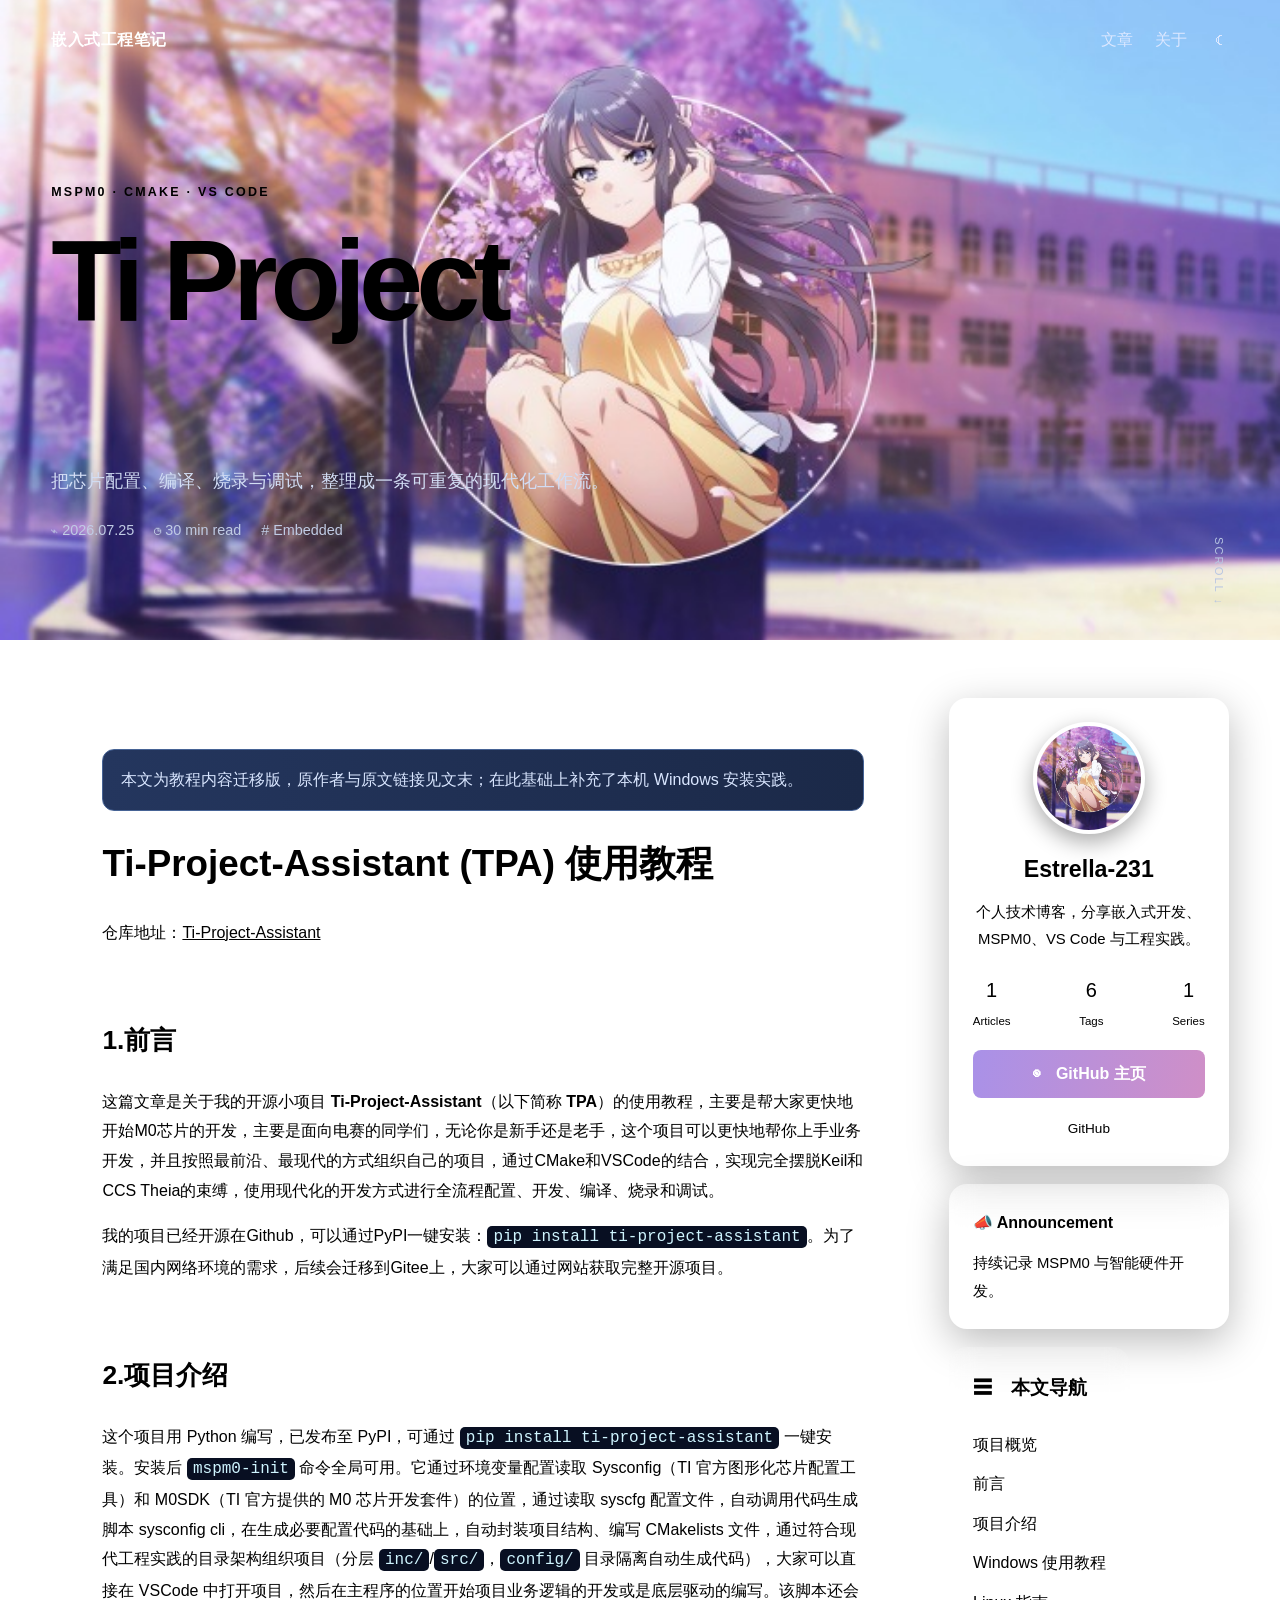
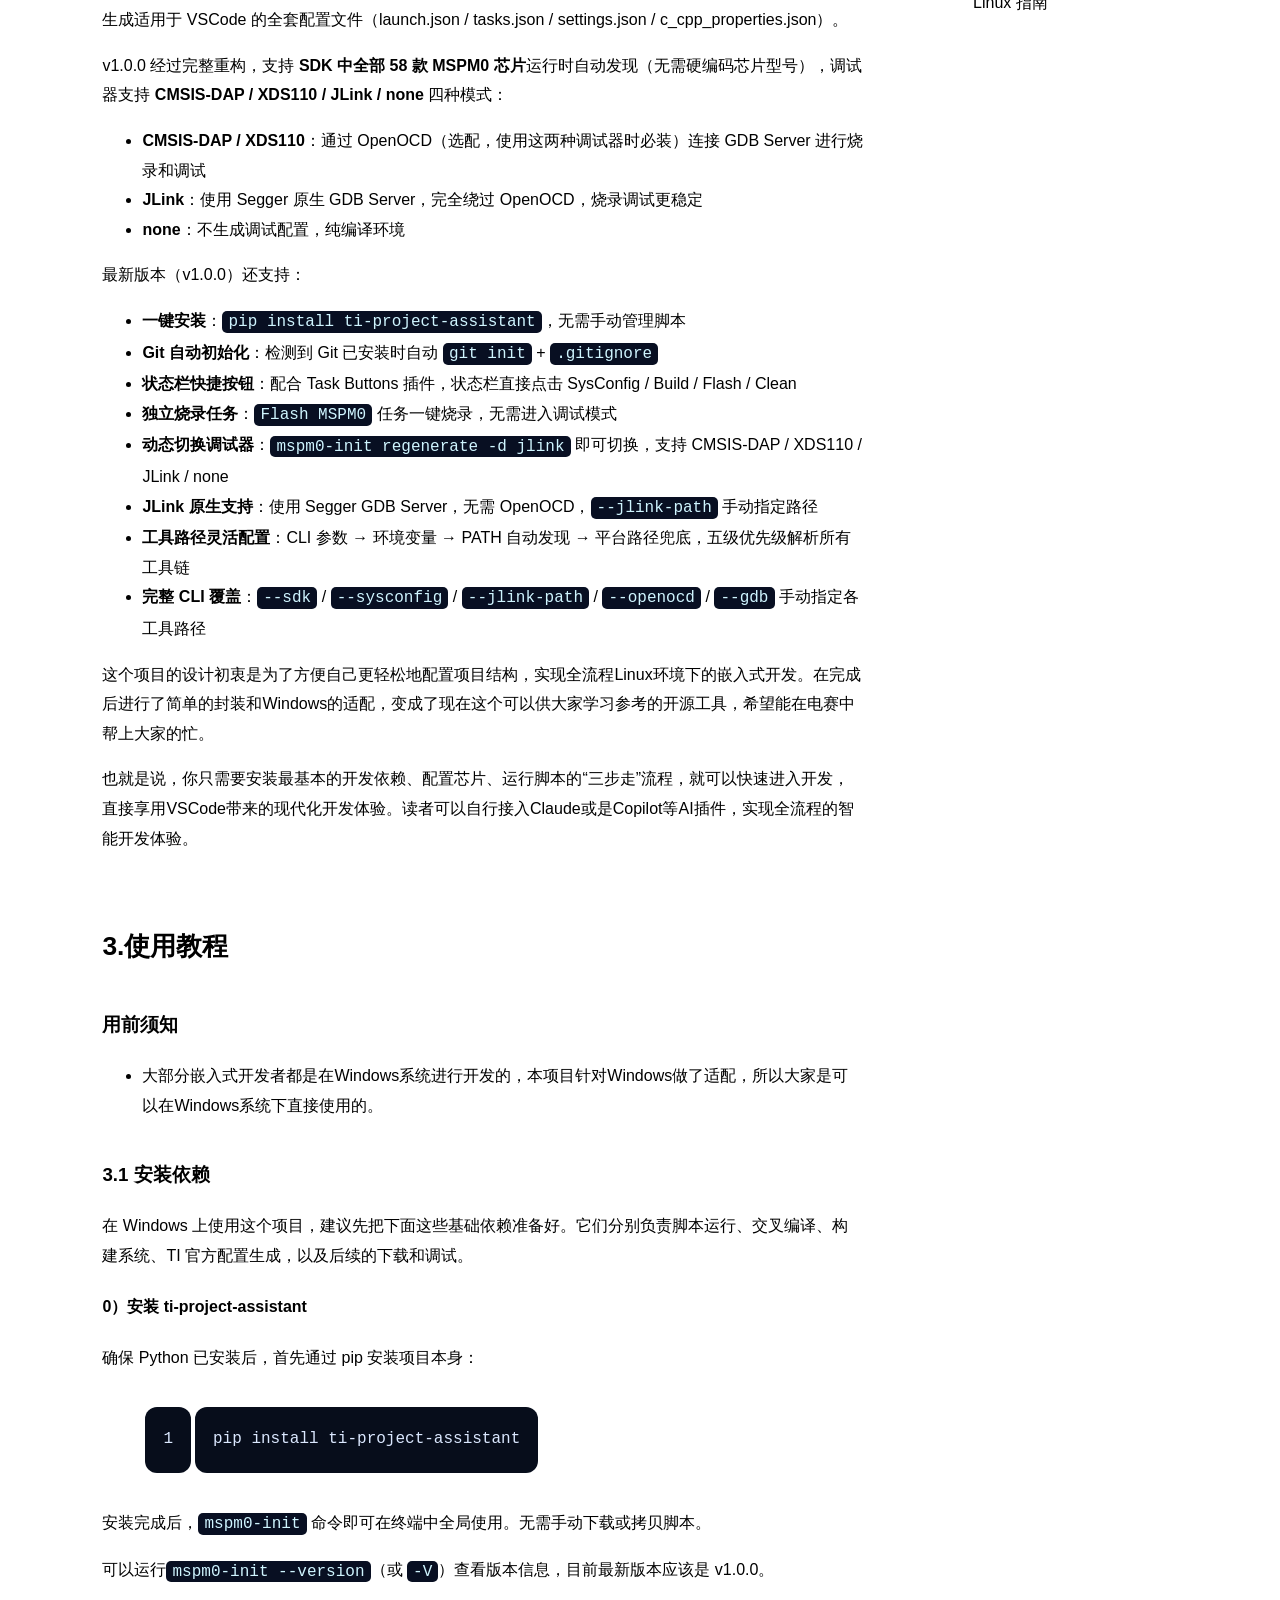
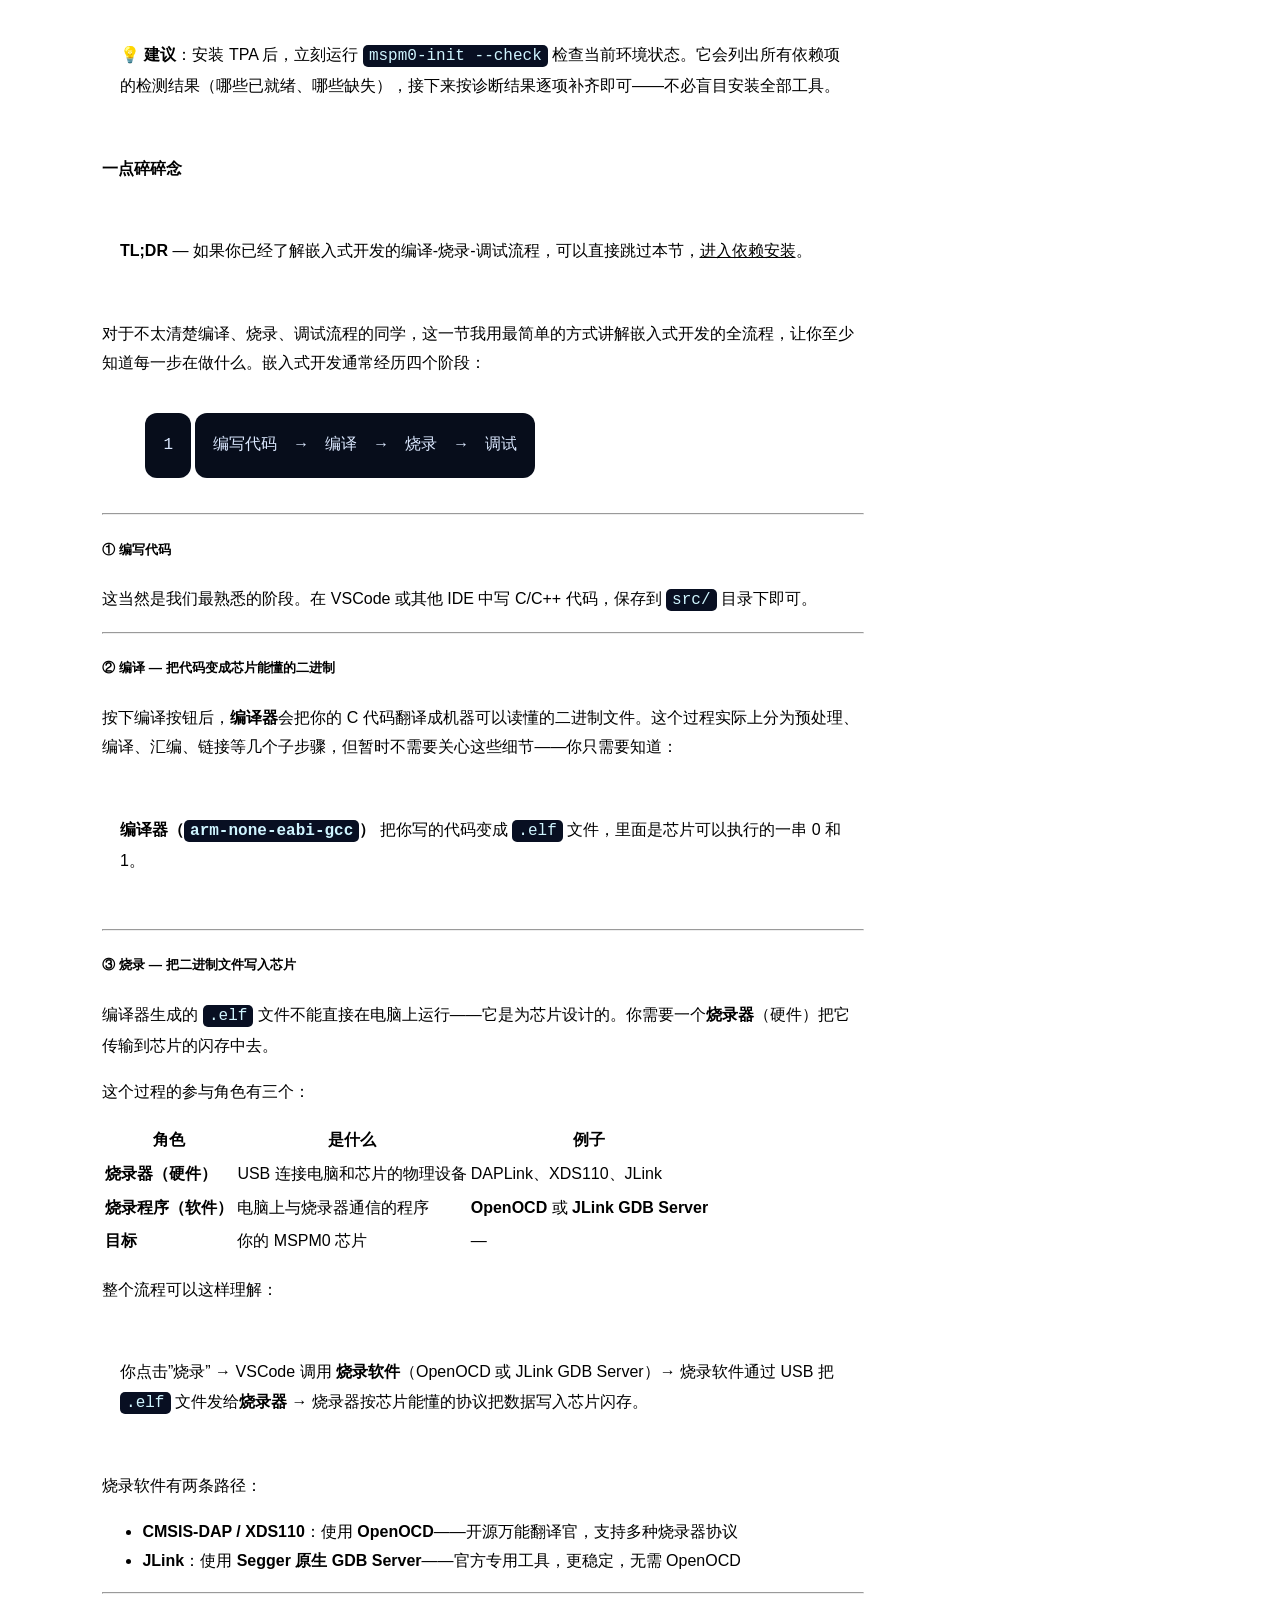
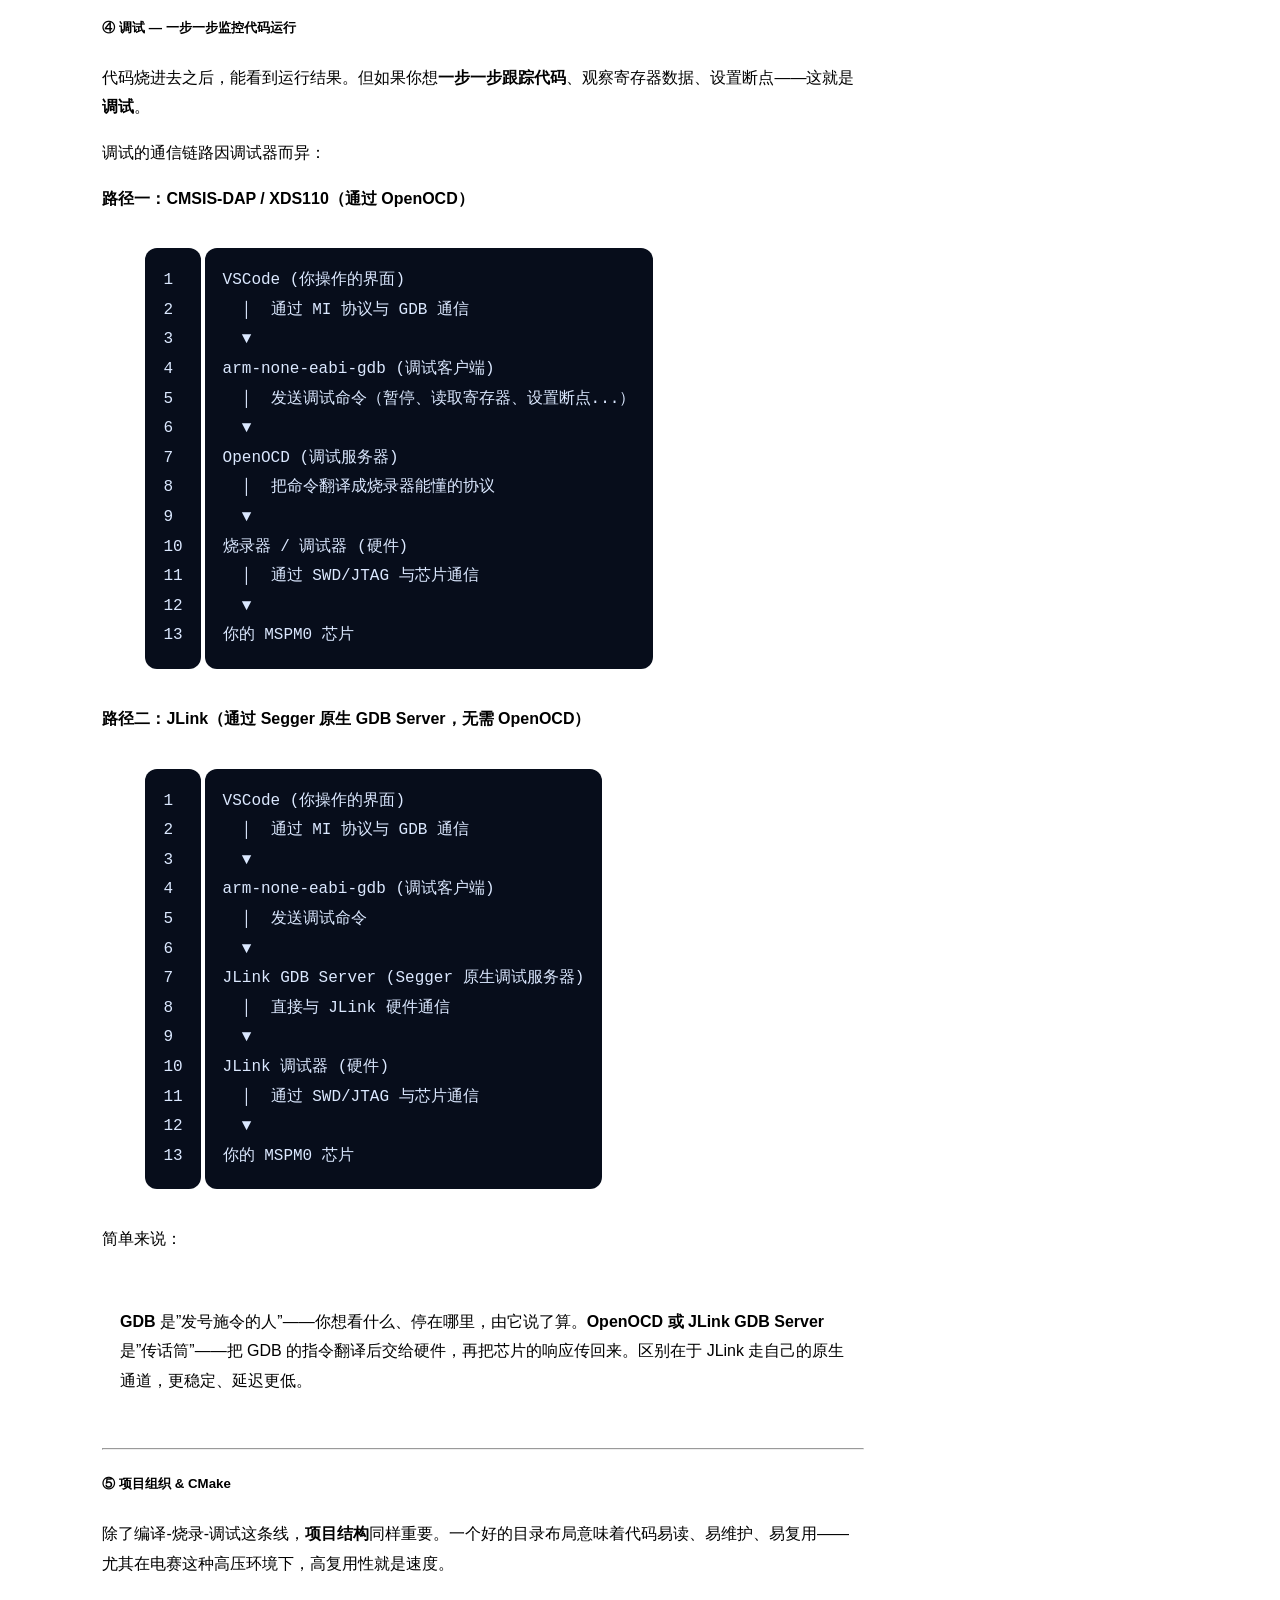
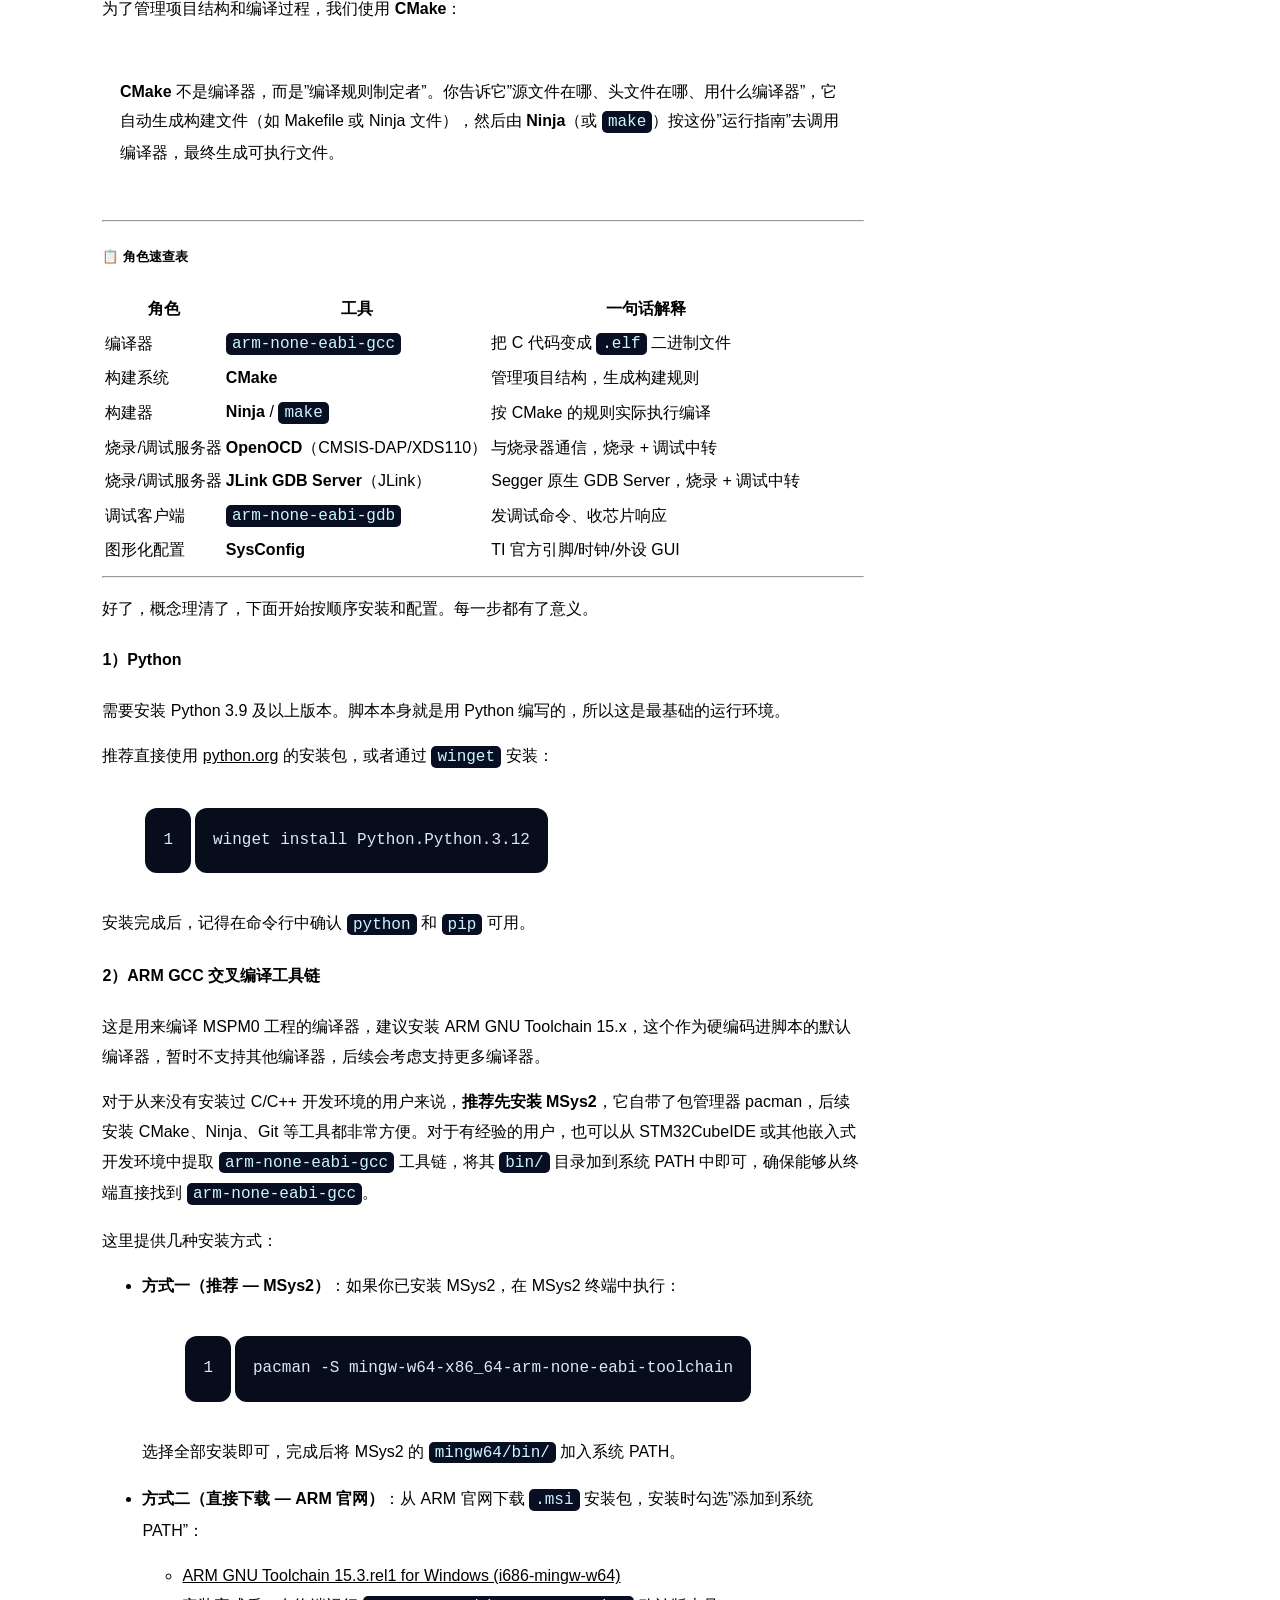
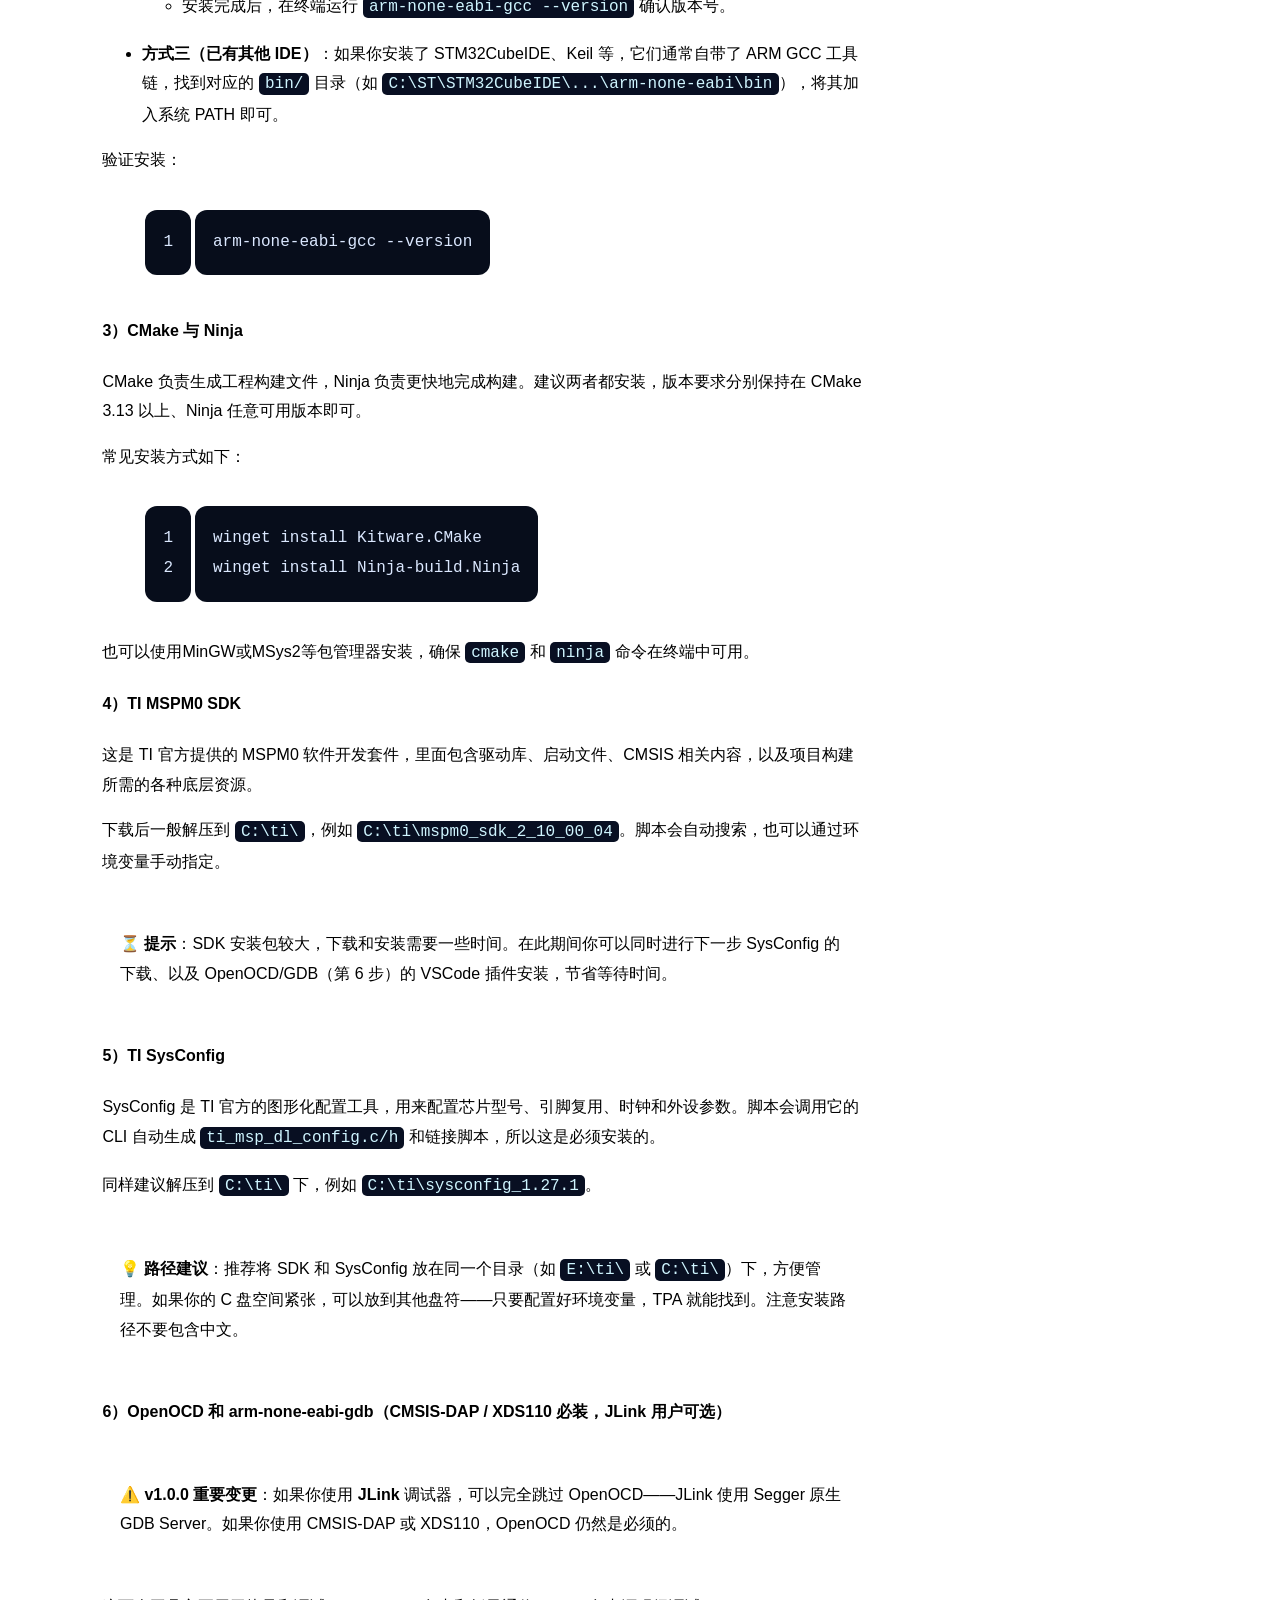
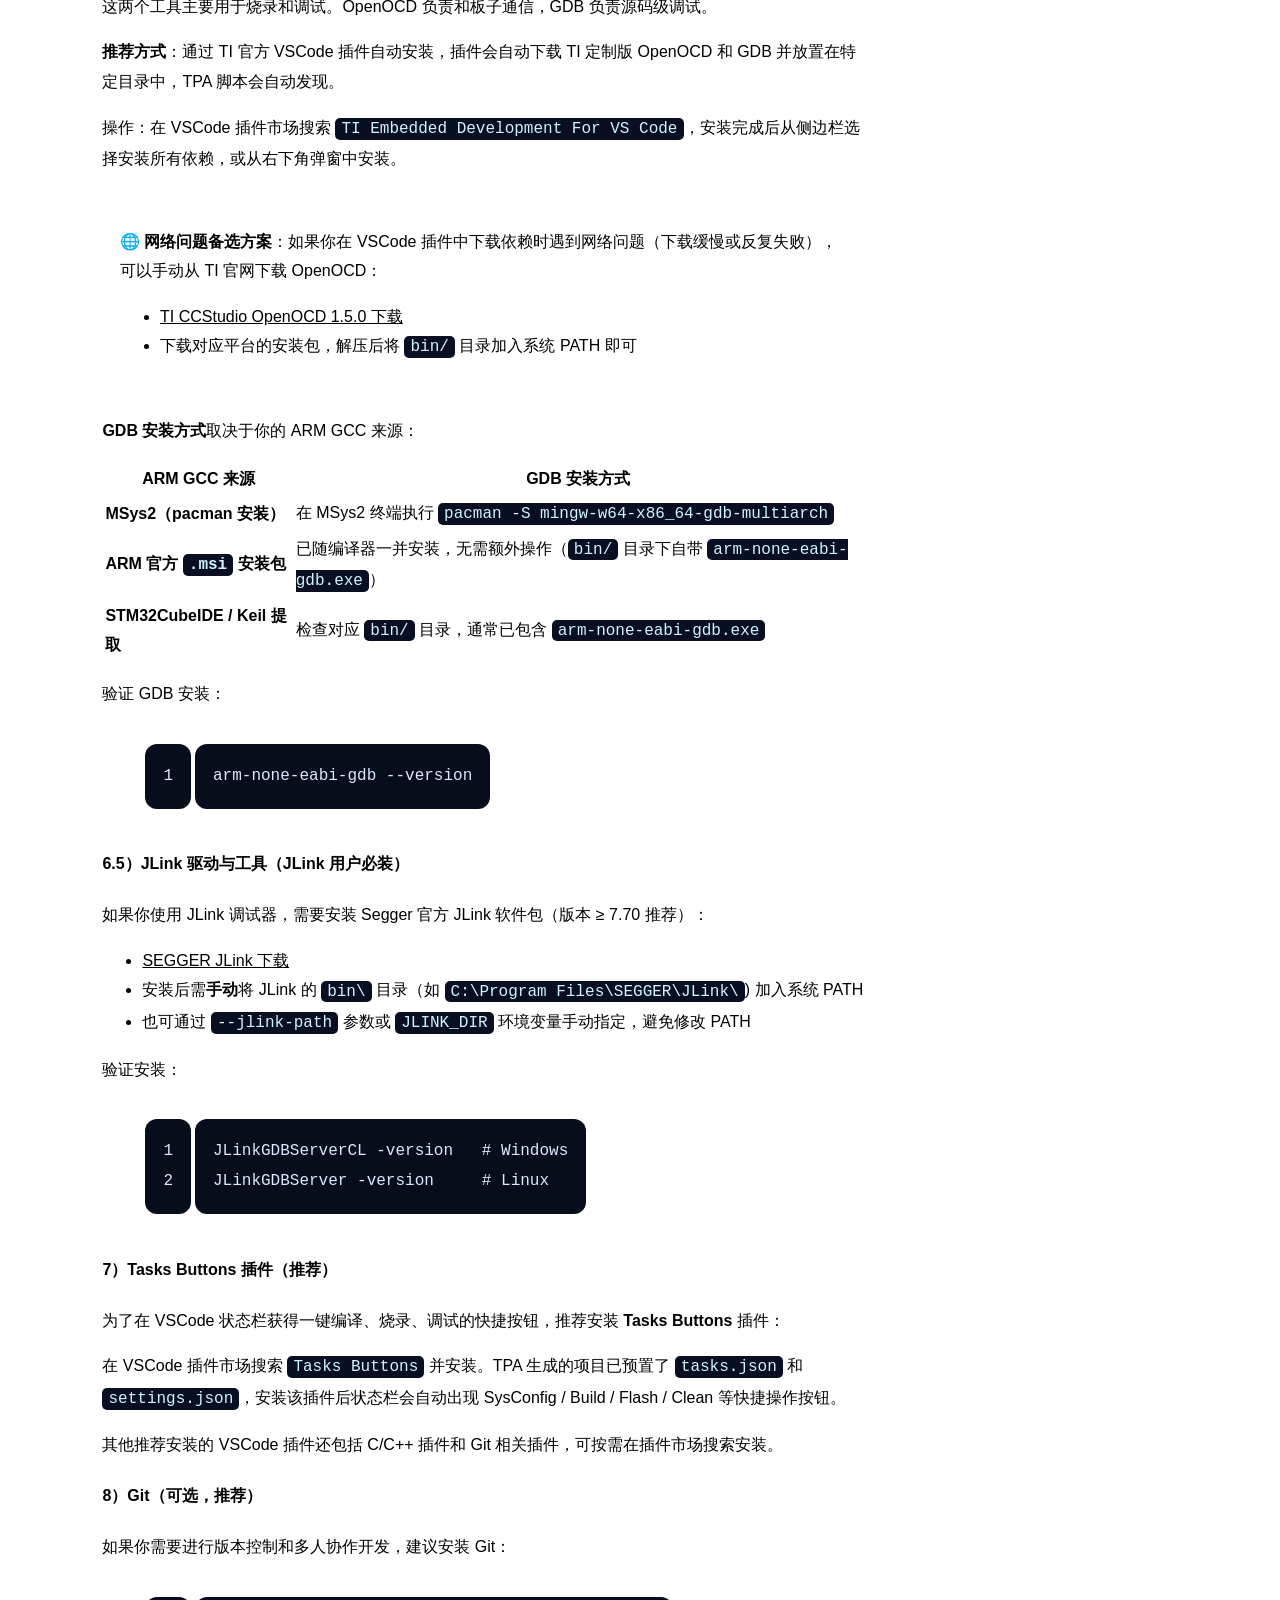
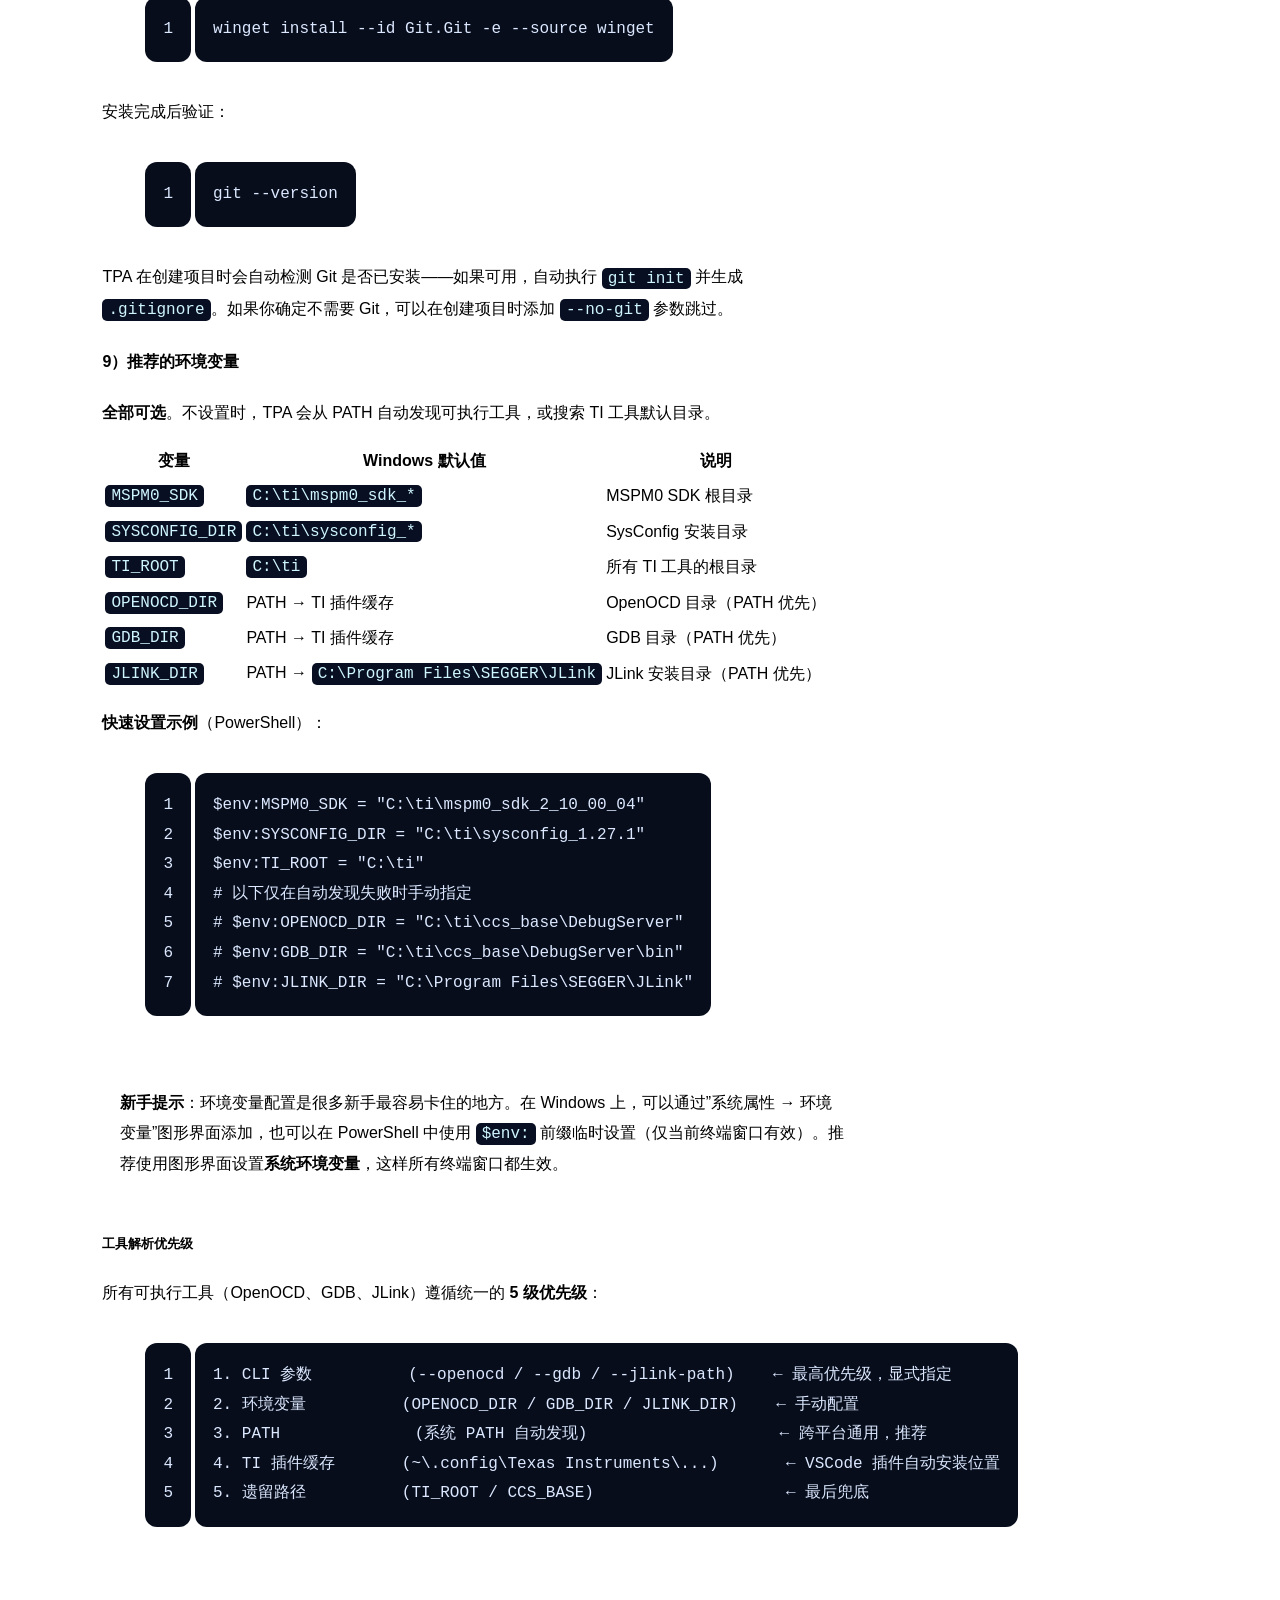
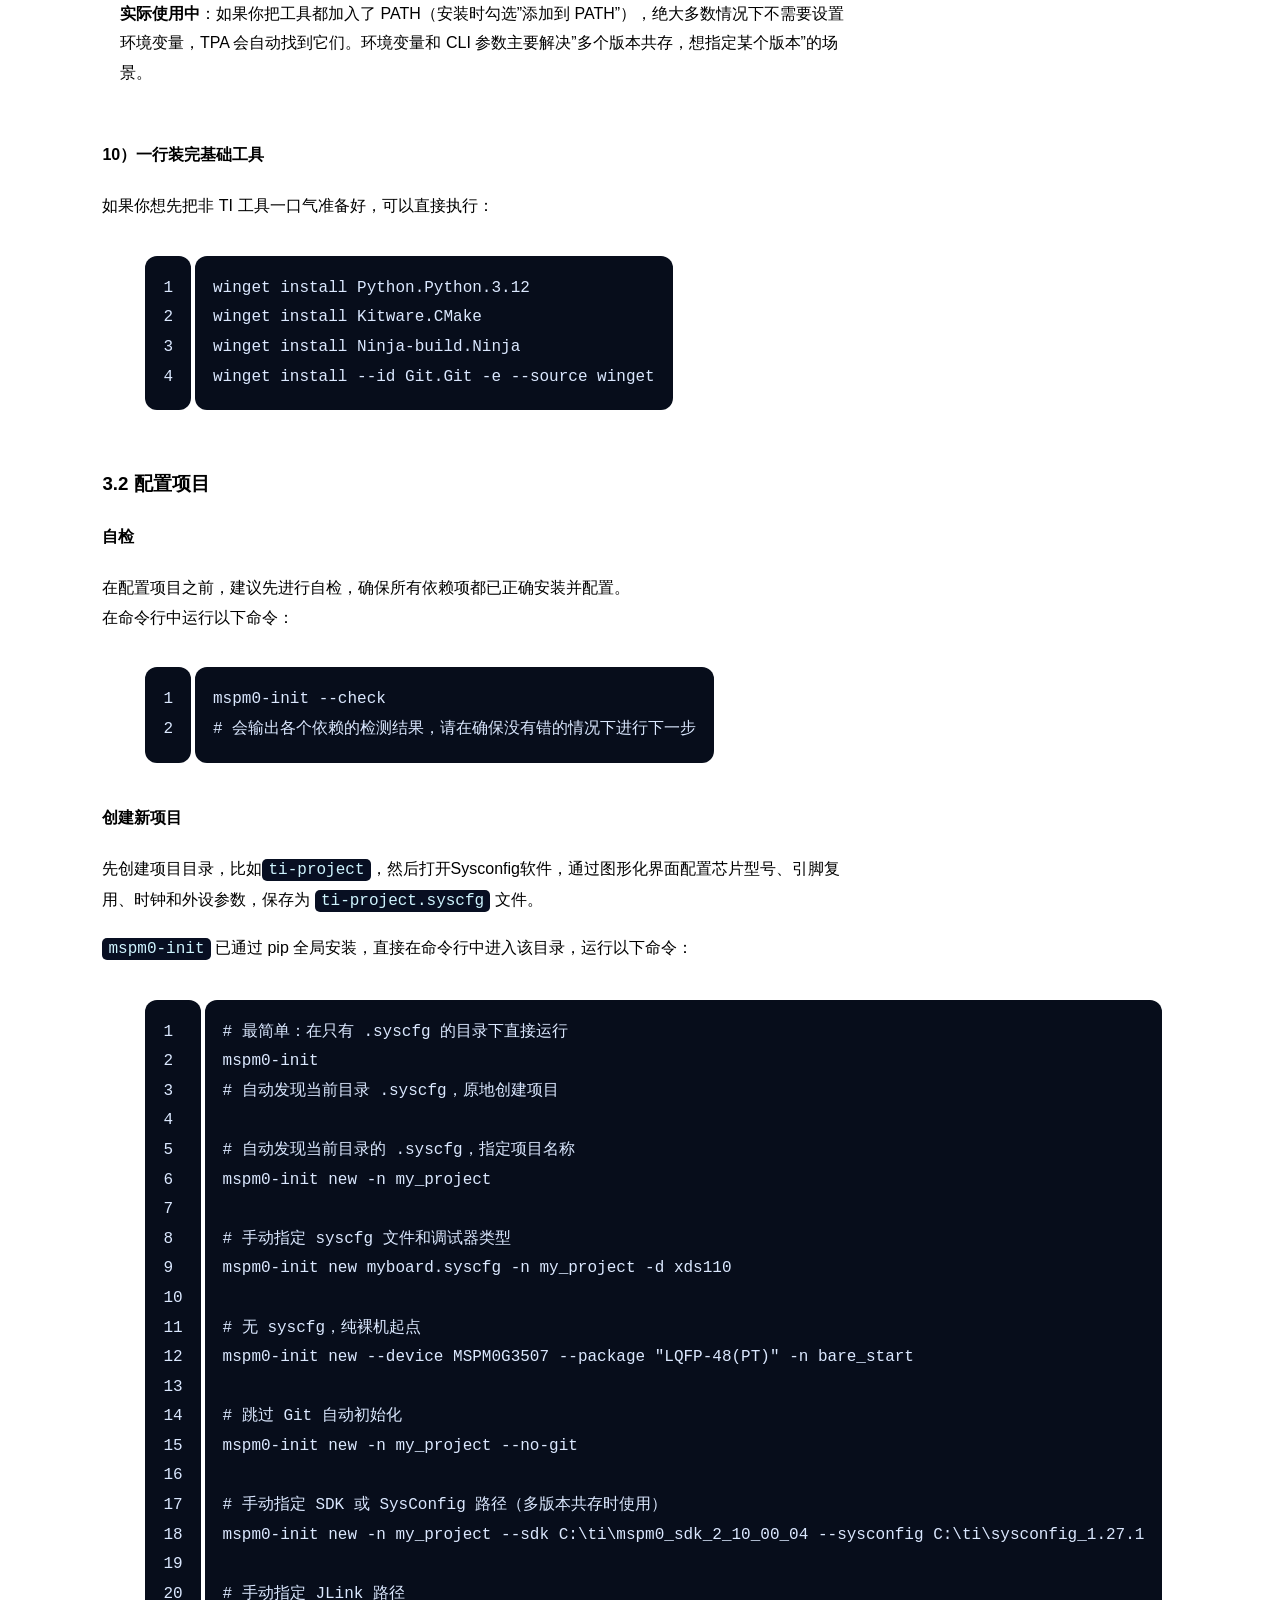
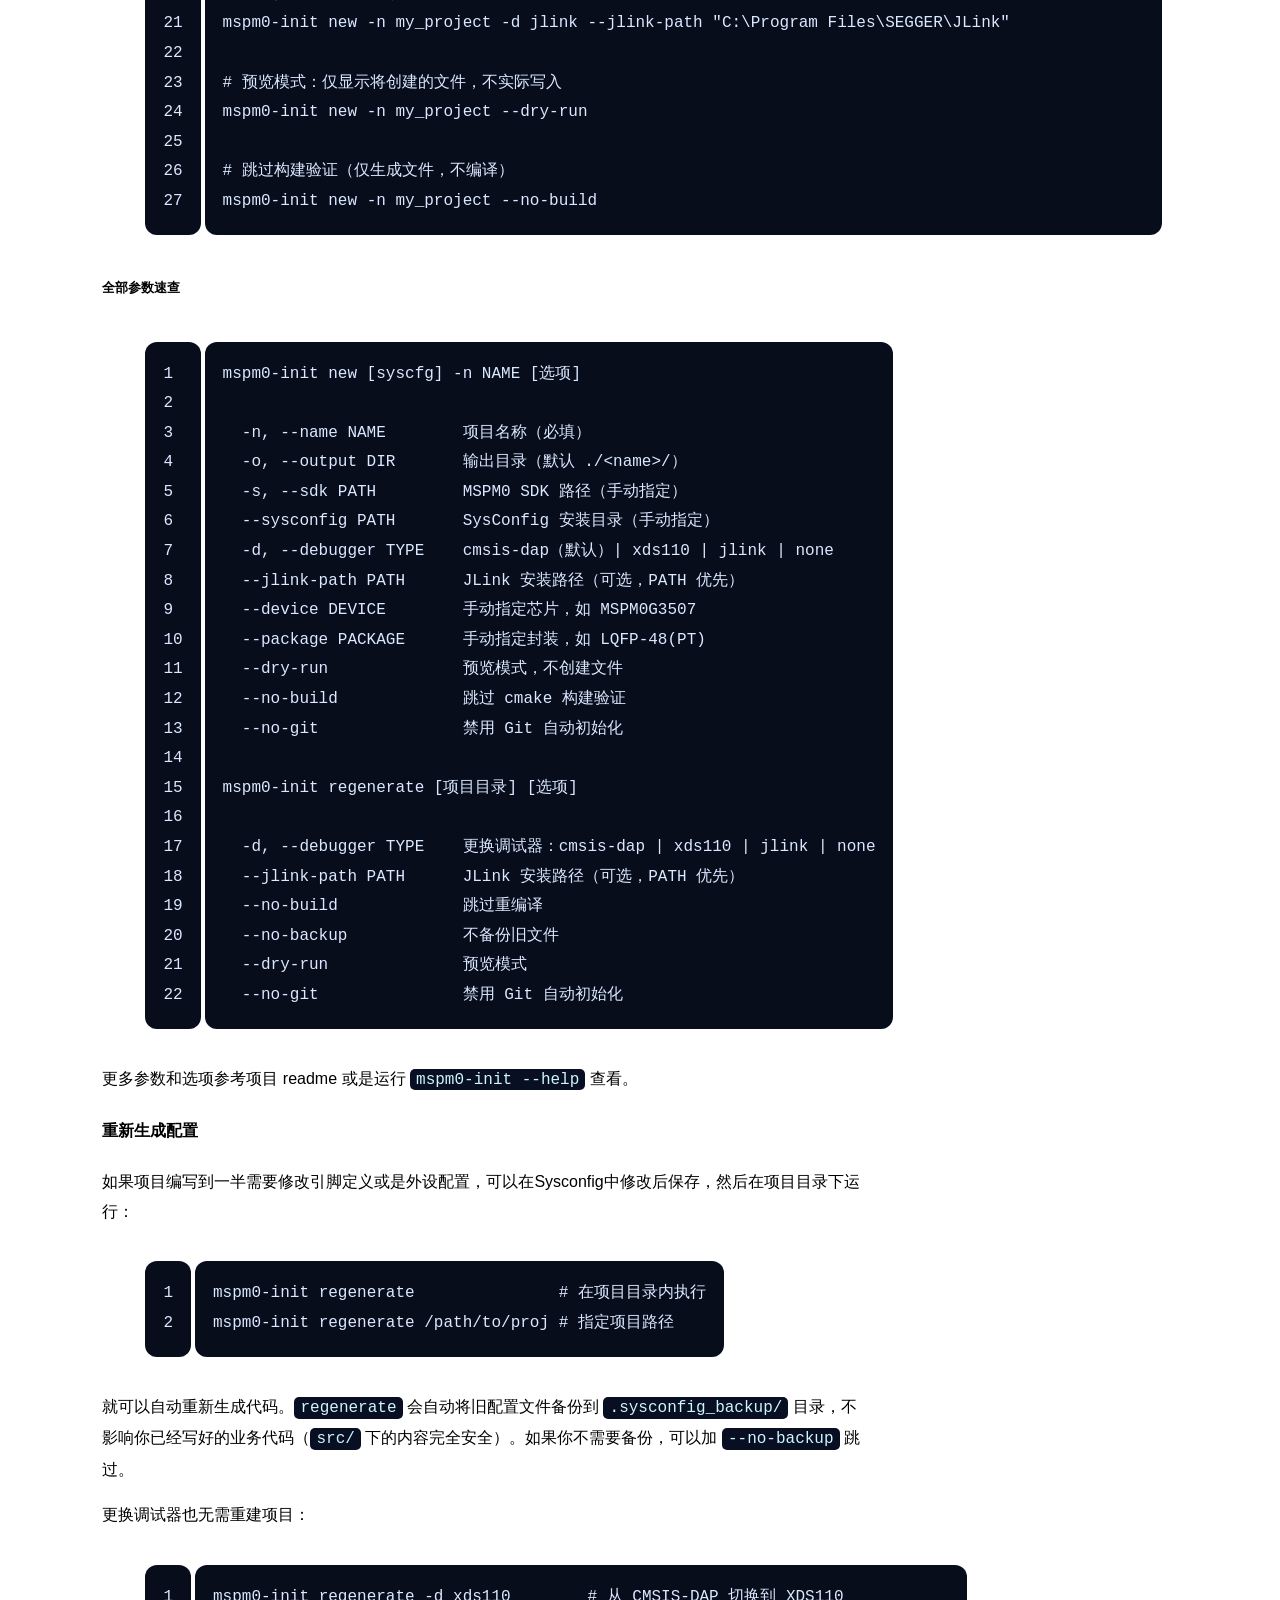
==== commit e79cadea: "Fix UTF-8 encoding in blog content" ====
--- a/index.html
+++ b/index.html
@@ -1,351 +1,351 @@
-﻿<!doctype html><html lang="zh-CN"><head><meta charset="utf-8"><meta name="viewport" content="width=device-width,initial-scale=1"><title>宓屽叆寮忓伐绋嬬瑪璁?路 Ti Project Assistant</title><meta name="description" content="MSPM0銆丼ysConfig銆丆Make 涓?VS Code 鐨勭幇浠ｅ祵鍏ュ紡寮€鍙戠瑪璁?><link rel="stylesheet" href="styles.css"></head><body><header class="hero" style="--hero:url('assets/mai-sakurajima.jpg')"><div class="hero-shade"></div><nav class="nav shell"><a class="brand" href="#top">宓屽叆寮忓伐绋嬬瑪璁?/a><div class="nav-links"><a href="#content">鏂囩珷</a><a href="#about">鍏充簬</a><button id="theme" aria-label="鍒囨崲涓婚">鈽?/button></div></nav><div class="hero-inner shell" id="top"><div class="eyebrow">MSPM0 路 CMAKE 路 VS CODE</div><h1>Ti Project<br><span>Assistant</span></h1><p>鎶婅姱鐗囬厤缃€佺紪璇戙€佺儳褰曚笌璋冭瘯锛屾暣鐞嗘垚涓€鏉″彲閲嶅鐨勭幇浠ｅ寲宸ヤ綔娴併€?/p><div class="hero-meta"><span>鈱?2026.07.25</span><span>鈼?30 min read</span><span># Embedded</span></div></div><div class="scroll-cue">SCROLL 鈫?/div></header><main class="shell layout"><article class="article"><div class="notice">鏈枃涓烘暀绋嬪唴瀹硅縼绉荤増锛屽師浣滆€呬笌鍘熸枃閾炬帴瑙佹枃鏈紱鍦ㄦ鍩虹涓婅ˉ鍏呬簡鏈満 Windows 瀹夎瀹炶返銆?/div><div id="content"><h1 id="Ti-Project-Assistant-TPA-浣跨敤鏁欑▼"><a href="#Ti-Project-Assistant-TPA-浣跨敤鏁欑▼" class="headerlink" title="Ti-Project-Assistant (TPA) 浣跨敤鏁欑▼"></a>Ti-Project-Assistant (TPA) 浣跨敤鏁欑▼</h1><p>浠撳簱鍦板潃锛?a target="_blank" rel="noopener" href="https://github.com/AndyYang12345/Ti-Project-Assistant.git">Ti-Project-Assistant</a></p>
-<h2 id="1-鍓嶈█"><a href="#1-鍓嶈█" class="headerlink" title="1.鍓嶈█"></a>1.鍓嶈█</h2><p>杩欑瘒鏂囩珷鏄叧浜庢垜鐨勫紑婧愬皬椤圭洰 <strong>Ti-Project-Assistant</strong>锛堜互涓嬬畝绉?<strong>TPA</strong>锛夌殑浣跨敤鏁欑▼锛屼富瑕佹槸甯ぇ瀹舵洿蹇湴寮€濮婱0鑺墖鐨勫紑鍙戯紝涓昏鏄潰鍚戠數璧涚殑鍚屽浠紝鏃犺浣犳槸鏂版墜杩樻槸鑰佹墜锛岃繖涓」鐩彲浠ユ洿蹇湴甯綘涓婃墜涓氬姟寮€鍙戯紝骞朵笖鎸夌収鏈€鍓嶆部銆佹渶鐜颁唬鐨勬柟寮忕粍缁囪嚜宸辩殑椤圭洰锛岄€氳繃CMake鍜孷SCode鐨勭粨鍚堬紝瀹炵幇瀹屽叏鎽嗚劚Keil鍜孋CS Theia鐨勬潫缂氾紝浣跨敤鐜颁唬鍖栫殑寮€鍙戞柟寮忚繘琛屽叏娴佺▼閰嶇疆銆佸紑鍙戙€佺紪璇戙€佺儳褰曞拰璋冭瘯銆?/p>
-<p>鎴戠殑椤圭洰宸茬粡寮€婧愬湪Github锛屽彲浠ラ€氳繃PyPI涓€閿畨瑁咃細<code>pip install ti-project-assistant</code>銆備负浜嗘弧瓒冲浗鍐呯綉缁滅幆澧冪殑闇€姹傦紝鍚庣画浼氳縼绉诲埌Gitee涓婏紝澶у鍙互閫氳繃缃戠珯鑾峰彇瀹屾暣寮€婧愰」鐩€?/p>
-<h2 id="2-椤圭洰浠嬬粛"><a href="#2-椤圭洰浠嬬粛" class="headerlink" title="2.椤圭洰浠嬬粛"></a>2.椤圭洰浠嬬粛</h2><p>杩欎釜椤圭洰鐢?Python 缂栧啓锛屽凡鍙戝竷鑷?PyPI锛屽彲閫氳繃 <code>pip install ti-project-assistant</code> 涓€閿畨瑁呫€傚畨瑁呭悗 <code>mspm0-init</code> 鍛戒护鍏ㄥ眬鍙敤銆傚畠閫氳繃鐜鍙橀噺閰嶇疆璇诲彇 Sysconfig锛圱I 瀹樻柟鍥惧舰鍖栬姱鐗囬厤缃伐鍏凤級鍜?M0SDK锛圱I 瀹樻柟鎻愪緵鐨?M0 鑺墖寮€鍙戝浠讹級鐨勪綅缃紝閫氳繃璇诲彇 syscfg 閰嶇疆鏂囦欢锛岃嚜鍔ㄨ皟鐢ㄤ唬鐮佺敓鎴愯剼鏈?sysconfig cli锛屽湪鐢熸垚蹇呰閰嶇疆浠ｇ爜鐨勫熀纭€涓婏紝鑷姩灏佽椤圭洰缁撴瀯銆佺紪鍐?CMakelists 鏂囦欢锛岄€氳繃绗﹀悎鐜颁唬宸ョ▼瀹炶返鐨勭洰褰曟灦鏋勭粍缁囬」鐩紙鍒嗗眰 <code>inc/</code>&#x2F;<code>src/</code>锛?code>config/</code> 鐩綍闅旂鑷姩鐢熸垚浠ｇ爜锛夛紝澶у鍙互鐩存帴鍦?VSCode 涓墦寮€椤圭洰锛岀劧鍚庡湪涓荤▼搴忕殑浣嶇疆寮€濮嬮」鐩笟鍔￠€昏緫鐨勫紑鍙戞垨鏄簳灞傞┍鍔ㄧ殑缂栧啓銆傝鑴氭湰杩樹細鐢熸垚閫傜敤浜?VSCode 鐨勫叏濂楅厤缃枃浠讹紙launch.json &#x2F; tasks.json &#x2F; settings.json &#x2F; c_cpp_properties.json锛夈€?/p>
-<p>v1.0.0 缁忚繃瀹屾暣閲嶆瀯锛屾敮鎸?<strong>SDK 涓叏閮?58 娆?MSPM0 鑺墖</strong>杩愯鏃惰嚜鍔ㄥ彂鐜帮紙鏃犻渶纭紪鐮佽姱鐗囧瀷鍙凤級锛岃皟璇曞櫒鏀寔 <strong>CMSIS-DAP &#x2F; XDS110 &#x2F; JLink &#x2F; none</strong> 鍥涚妯″紡锛?/p>
-<ul>
-<li><strong>CMSIS-DAP &#x2F; XDS110</strong>锛氶€氳繃 OpenOCD锛堥€夐厤锛屼娇鐢ㄨ繖涓ょ璋冭瘯鍣ㄦ椂蹇呰锛夎繛鎺?GDB Server 杩涜鐑у綍鍜岃皟璇?/li>
-<li><strong>JLink</strong>锛氫娇鐢?Segger 鍘熺敓 GDB Server锛屽畬鍏ㄧ粫杩?OpenOCD锛岀儳褰曡皟璇曟洿绋冲畾</li>
-<li><strong>none</strong>锛氫笉鐢熸垚璋冭瘯閰嶇疆锛岀函缂栬瘧鐜</li>
-</ul>
-<p>鏈€鏂扮増鏈紙v1.0.0锛夎繕鏀寔锛?/p>
-<ul>
-<li><strong>涓€閿畨瑁?/strong>锛?code>pip install ti-project-assistant</code>锛屾棤闇€鎵嬪姩绠＄悊鑴氭湰</li>
-<li><strong>Git 鑷姩鍒濆鍖?/strong>锛氭娴嬪埌 Git 宸插畨瑁呮椂鑷姩 <code>git init</code> + <code>.gitignore</code></li>
-<li><strong>鐘舵€佹爮蹇嵎鎸夐挳</strong>锛氶厤鍚?Task Buttons 鎻掍欢锛岀姸鎬佹爮鐩存帴鐐瑰嚮 SysConfig &#x2F; Build &#x2F; Flash &#x2F; Clean</li>
-<li><strong>鐙珛鐑у綍浠诲姟</strong>锛?code>Flash MSPM0</code> 浠诲姟涓€閿儳褰曪紝鏃犻渶杩涘叆璋冭瘯妯″紡</li>
-<li><strong>鍔ㄦ€佸垏鎹㈣皟璇曞櫒</strong>锛?code>mspm0-init regenerate -d jlink</code> 鍗冲彲鍒囨崲锛屾敮鎸?CMSIS-DAP &#x2F; XDS110 &#x2F; JLink &#x2F; none</li>
-<li><strong>JLink 鍘熺敓鏀寔</strong>锛氫娇鐢?Segger GDB Server锛屾棤闇€ OpenOCD锛?code>--jlink-path</code> 鎵嬪姩鎸囧畾璺緞</li>
-<li><strong>宸ュ叿璺緞鐏垫椿閰嶇疆</strong>锛欳LI 鍙傛暟 鈫?鐜鍙橀噺 鈫?PATH 鑷姩鍙戠幇 鈫?骞冲彴璺緞鍏滃簳锛屼簲绾т紭鍏堢骇瑙ｆ瀽鎵€鏈夊伐鍏烽摼</li>
-<li><strong>瀹屾暣 CLI 瑕嗙洊</strong>锛?code>--sdk</code> &#x2F; <code>--sysconfig</code> &#x2F; <code>--jlink-path</code> &#x2F; <code>--openocd</code> &#x2F; <code>--gdb</code> 鎵嬪姩鎸囧畾鍚勫伐鍏疯矾寰?/li>
-</ul>
-<p>杩欎釜椤圭洰鐨勮璁″垵琛锋槸涓轰簡鏂逛究鑷繁鏇磋交鏉惧湴閰嶇疆椤圭洰缁撴瀯锛屽疄鐜板叏娴佺▼Linux鐜涓嬬殑宓屽叆寮忓紑鍙戙€傚湪瀹屾垚鍚庤繘琛屼簡绠€鍗曠殑灏佽鍜學indows鐨勯€傞厤锛屽彉鎴愪簡鐜板湪杩欎釜鍙互渚涘ぇ瀹跺涔犲弬鑰冪殑寮€婧愬伐鍏凤紝甯屾湜鑳藉湪鐢佃禌涓府涓婂ぇ瀹剁殑蹇欍€?/p>
-<p>涔熷氨鏄锛屼綘鍙渶瑕佸畨瑁呮渶鍩烘湰鐨勫紑鍙戜緷璧栥€侀厤缃姱鐗囥€佽繍琛岃剼鏈殑鈥滀笁姝ヨ蛋鈥濇祦绋嬶紝灏卞彲浠ュ揩閫熻繘鍏ュ紑鍙戯紝鐩存帴浜敤VSCode甯︽潵鐨勭幇浠ｅ寲寮€鍙戜綋楠屻€傝鑰呭彲浠ヨ嚜琛屾帴鍏laude鎴栨槸Copilot绛堿I鎻掍欢锛屽疄鐜板叏娴佺▼鐨勬櫤鑳藉紑鍙戜綋楠屻€?/p>
-<h2 id="3-浣跨敤鏁欑▼"><a href="#3-浣跨敤鏁欑▼" class="headerlink" title="3.浣跨敤鏁欑▼"></a>3.浣跨敤鏁欑▼</h2><h3 id="鐢ㄥ墠椤荤煡"><a href="#鐢ㄥ墠椤荤煡" class="headerlink" title="鐢ㄥ墠椤荤煡"></a>鐢ㄥ墠椤荤煡</h3><ul>
-<li>澶ч儴鍒嗗祵鍏ュ紡寮€鍙戣€呴兘鏄湪Windows绯荤粺杩涜寮€鍙戠殑锛屾湰椤圭洰閽堝Windows鍋氫簡閫傞厤锛屾墍浠ュぇ瀹舵槸鍙互鍦╓indows绯荤粺涓嬬洿鎺ヤ娇鐢ㄧ殑銆?/li>
-</ul>
-<h3 id="3-1-瀹夎渚濊禆"><a href="#3-1-瀹夎渚濊禆" class="headerlink" title="3.1 瀹夎渚濊禆"></a>3.1 瀹夎渚濊禆</h3><p>鍦?Windows 涓婁娇鐢ㄨ繖涓」鐩紝寤鸿鍏堟妸涓嬮潰杩欎簺鍩虹渚濊禆鍑嗗濂姐€傚畠浠垎鍒礋璐ｈ剼鏈繍琛屻€佷氦鍙夌紪璇戙€佹瀯寤虹郴缁熴€乀I 瀹樻柟閰嶇疆鐢熸垚锛屼互鍙婂悗缁殑涓嬭浇鍜岃皟璇曘€?/p>
-<h4 id="0锛夊畨瑁?ti-project-assistant"><a href="#0锛夊畨瑁?ti-project-assistant" class="headerlink" title="0锛夊畨瑁?ti-project-assistant"></a>0锛夊畨瑁?ti-project-assistant</h4><p>纭繚 Python 宸插畨瑁呭悗锛岄鍏堥€氳繃 pip 瀹夎椤圭洰鏈韩锛?/p>
+<!doctype html><html lang="zh-CN"><head><meta charset="utf-8"><meta name="viewport" content="width=device-width,initial-scale=1"><title>嵌入式工程笔记 · Ti Project Assistant</title><meta name="description" content="MSPM0、SysConfig、CMake 与 VS Code 的现代嵌入式开发笔记"><link rel="stylesheet" href="styles.css"></head><body><header class="hero" style="--hero:url('assets/mai-sakurajima.jpg')"><div class="hero-shade"></div><nav class="nav shell"><a class="brand" href="#top">嵌入式工程笔记</a><div class="nav-links"><a href="#content">文章</a><a href="#about">关于</a><button id="theme" aria-label="切换主题">☾</button></div></nav><div class="hero-inner shell" id="top"><div class="eyebrow">MSPM0 · CMAKE · VS CODE</div><h1>Ti Project<br><span>Assistant</span></h1><p>把芯片配置、编译、烧录与调试，整理成一条可重复的现代化工作流。</p><div class="hero-meta"><span>⌁ 2026.07.25</span><span>◷ 30 min read</span><span># Embedded</span></div></div><div class="scroll-cue">SCROLL ↓</div></header><main class="shell layout"><article class="article"><div class="notice">本文为教程内容迁移版，原作者与原文链接见文末；在此基础上补充了本机 Windows 安装实践。</div><div id="content"><h1 id="Ti-Project-Assistant-TPA-使用教程"><a href="#Ti-Project-Assistant-TPA-使用教程" class="headerlink" title="Ti-Project-Assistant (TPA) 使用教程"></a>Ti-Project-Assistant (TPA) 使用教程</h1><p>仓库地址：<a target="_blank" rel="noopener" href="https://github.com/AndyYang12345/Ti-Project-Assistant.git">Ti-Project-Assistant</a></p>
+<h2 id="1-前言"><a href="#1-前言" class="headerlink" title="1.前言"></a>1.前言</h2><p>这篇文章是关于我的开源小项目 <strong>Ti-Project-Assistant</strong>（以下简称 <strong>TPA</strong>）的使用教程，主要是帮大家更快地开始M0芯片的开发，主要是面向电赛的同学们，无论你是新手还是老手，这个项目可以更快地帮你上手业务开发，并且按照最前沿、最现代的方式组织自己的项目，通过CMake和VSCode的结合，实现完全摆脱Keil和CCS Theia的束缚，使用现代化的开发方式进行全流程配置、开发、编译、烧录和调试。</p>
+<p>我的项目已经开源在Github，可以通过PyPI一键安装：<code>pip install ti-project-assistant</code>。为了满足国内网络环境的需求，后续会迁移到Gitee上，大家可以通过网站获取完整开源项目。</p>
+<h2 id="2-项目介绍"><a href="#2-项目介绍" class="headerlink" title="2.项目介绍"></a>2.项目介绍</h2><p>这个项目用 Python 编写，已发布至 PyPI，可通过 <code>pip install ti-project-assistant</code> 一键安装。安装后 <code>mspm0-init</code> 命令全局可用。它通过环境变量配置读取 Sysconfig（TI 官方图形化芯片配置工具）和 M0SDK（TI 官方提供的 M0 芯片开发套件）的位置，通过读取 syscfg 配置文件，自动调用代码生成脚本 sysconfig cli，在生成必要配置代码的基础上，自动封装项目结构、编写 CMakelists 文件，通过符合现代工程实践的目录架构组织项目（分层 <code>inc/</code>&#x2F;<code>src/</code>，<code>config/</code> 目录隔离自动生成代码），大家可以直接在 VSCode 中打开项目，然后在主程序的位置开始项目业务逻辑的开发或是底层驱动的编写。该脚本还会生成适用于 VSCode 的全套配置文件（launch.json &#x2F; tasks.json &#x2F; settings.json &#x2F; c_cpp_properties.json）。</p>
+<p>v1.0.0 经过完整重构，支持 <strong>SDK 中全部 58 款 MSPM0 芯片</strong>运行时自动发现（无需硬编码芯片型号），调试器支持 <strong>CMSIS-DAP &#x2F; XDS110 &#x2F; JLink &#x2F; none</strong> 四种模式：</p>
+<ul>
+<li><strong>CMSIS-DAP &#x2F; XDS110</strong>：通过 OpenOCD（选配，使用这两种调试器时必装）连接 GDB Server 进行烧录和调试</li>
+<li><strong>JLink</strong>：使用 Segger 原生 GDB Server，完全绕过 OpenOCD，烧录调试更稳定</li>
+<li><strong>none</strong>：不生成调试配置，纯编译环境</li>
+</ul>
+<p>最新版本（v1.0.0）还支持：</p>
+<ul>
+<li><strong>一键安装</strong>：<code>pip install ti-project-assistant</code>，无需手动管理脚本</li>
+<li><strong>Git 自动初始化</strong>：检测到 Git 已安装时自动 <code>git init</code> + <code>.gitignore</code></li>
+<li><strong>状态栏快捷按钮</strong>：配合 Task Buttons 插件，状态栏直接点击 SysConfig &#x2F; Build &#x2F; Flash &#x2F; Clean</li>
+<li><strong>独立烧录任务</strong>：<code>Flash MSPM0</code> 任务一键烧录，无需进入调试模式</li>
+<li><strong>动态切换调试器</strong>：<code>mspm0-init regenerate -d jlink</code> 即可切换，支持 CMSIS-DAP &#x2F; XDS110 &#x2F; JLink &#x2F; none</li>
+<li><strong>JLink 原生支持</strong>：使用 Segger GDB Server，无需 OpenOCD，<code>--jlink-path</code> 手动指定路径</li>
+<li><strong>工具路径灵活配置</strong>：CLI 参数 → 环境变量 → PATH 自动发现 → 平台路径兜底，五级优先级解析所有工具链</li>
+<li><strong>完整 CLI 覆盖</strong>：<code>--sdk</code> &#x2F; <code>--sysconfig</code> &#x2F; <code>--jlink-path</code> &#x2F; <code>--openocd</code> &#x2F; <code>--gdb</code> 手动指定各工具路径</li>
+</ul>
+<p>这个项目的设计初衷是为了方便自己更轻松地配置项目结构，实现全流程Linux环境下的嵌入式开发。在完成后进行了简单的封装和Windows的适配，变成了现在这个可以供大家学习参考的开源工具，希望能在电赛中帮上大家的忙。</p>
+<p>也就是说，你只需要安装最基本的开发依赖、配置芯片、运行脚本的“三步走”流程，就可以快速进入开发，直接享用VSCode带来的现代化开发体验。读者可以自行接入Claude或是Copilot等AI插件，实现全流程的智能开发体验。</p>
+<h2 id="3-使用教程"><a href="#3-使用教程" class="headerlink" title="3.使用教程"></a>3.使用教程</h2><h3 id="用前须知"><a href="#用前须知" class="headerlink" title="用前须知"></a>用前须知</h3><ul>
+<li>大部分嵌入式开发者都是在Windows系统进行开发的，本项目针对Windows做了适配，所以大家是可以在Windows系统下直接使用的。</li>
+</ul>
+<h3 id="3-1-安装依赖"><a href="#3-1-安装依赖" class="headerlink" title="3.1 安装依赖"></a>3.1 安装依赖</h3><p>在 Windows 上使用这个项目，建议先把下面这些基础依赖准备好。它们分别负责脚本运行、交叉编译、构建系统、TI 官方配置生成，以及后续的下载和调试。</p>
+<h4 id="0）安装-ti-project-assistant"><a href="#0）安装-ti-project-assistant" class="headerlink" title="0）安装 ti-project-assistant"></a>0）安装 ti-project-assistant</h4><p>确保 Python 已安装后，首先通过 pip 安装项目本身：</p>
 <figure class="highlight powershell"><table><tr><td class="gutter"><pre><span class="line">1</span><br></pre></td><td class="code"><pre><span class="line">pip install ti<span class="literal">-project-assistant</span></span><br></pre></td></tr></table></figure>
 
-<p>瀹夎瀹屾垚鍚庯紝<code>mspm0-init</code> 鍛戒护鍗冲彲鍦ㄧ粓绔腑鍏ㄥ眬浣跨敤銆傛棤闇€鎵嬪姩涓嬭浇鎴栨嫹璐濊剼鏈€?/p>
-<p>鍙互杩愯<code>mspm0-init --version</code>锛堟垨 <code>-V</code>锛夋煡鐪嬬増鏈俊鎭紝鐩墠鏈€鏂扮増鏈簲璇ユ槸 v1.0.0銆?/p>
-<blockquote>
-<p><strong>馃挕 寤鸿</strong>锛氬畨瑁?TPA 鍚庯紝绔嬪埢杩愯 <code>mspm0-init --check</code> 妫€鏌ュ綋鍓嶇幆澧冪姸鎬併€傚畠浼氬垪鍑烘墍鏈変緷璧栭」鐨勬娴嬬粨鏋滐紙鍝簺宸插氨缁€佸摢浜涚己澶憋級锛屾帴涓嬫潵鎸夎瘖鏂粨鏋滈€愰」琛ラ綈鍗冲彲鈥斺€斾笉蹇呯洸鐩畨瑁呭叏閮ㄥ伐鍏枫€?/p>
-</blockquote>
-<h4 id="涓€鐐圭纰庡康"><a href="#涓€鐐圭纰庡康" class="headerlink" title="涓€鐐圭纰庡康"></a>涓€鐐圭纰庡康</h4><blockquote>
-<p><strong>TL;DR</strong> 鈥?濡傛灉浣犲凡缁忎簡瑙ｅ祵鍏ュ紡寮€鍙戠殑缂栬瘧-鐑у綍-璋冭瘯娴佺▼锛屽彲浠ョ洿鎺ヨ烦杩囨湰鑺傦紝<a href="#1%EF%BC%89Python">杩涘叆渚濊禆瀹夎</a>銆?/p>
-</blockquote>
-<p>瀵逛簬涓嶅お娓呮缂栬瘧銆佺儳褰曘€佽皟璇曟祦绋嬬殑鍚屽锛岃繖涓€鑺傛垜鐢ㄦ渶绠€鍗曠殑鏂瑰紡璁茶В宓屽叆寮忓紑鍙戠殑鍏ㄦ祦绋嬶紝璁╀綘鑷冲皯鐭ラ亾姣忎竴姝ュ湪鍋氫粈涔堛€傚祵鍏ュ紡寮€鍙戦€氬父缁忓巻鍥涗釜闃舵锛?/p>
-<figure class="highlight plaintext"><table><tr><td class="gutter"><pre><span class="line">1</span><br></pre></td><td class="code"><pre><span class="line">缂栧啓浠ｇ爜  鈫? 缂栬瘧  鈫? 鐑у綍  鈫? 璋冭瘯</span><br></pre></td></tr></table></figure>
-
-<hr>
-<h5 id="鈶?缂栧啓浠ｇ爜"><a href="#鈶?缂栧啓浠ｇ爜" class="headerlink" title="鈶?缂栧啓浠ｇ爜"></a>鈶?缂栧啓浠ｇ爜</h5><p>杩欏綋鐒舵槸鎴戜滑鏈€鐔熸倝鐨勯樁娈点€傚湪 VSCode 鎴栧叾浠?IDE 涓啓 C&#x2F;C++ 浠ｇ爜锛屼繚瀛樺埌 <code>src/</code> 鐩綍涓嬪嵆鍙€?/p>
-<hr>
-<h5 id="鈶?缂栬瘧-鈥?鎶婁唬鐮佸彉鎴愯姱鐗囪兘鎳傜殑浜岃繘鍒?><a href="#鈶?缂栬瘧-鈥?鎶婁唬鐮佸彉鎴愯姱鐗囪兘鎳傜殑浜岃繘鍒? class="headerlink" title="鈶?缂栬瘧 鈥?鎶婁唬鐮佸彉鎴愯姱鐗囪兘鎳傜殑浜岃繘鍒?></a>鈶?缂栬瘧 鈥?鎶婁唬鐮佸彉鎴愯姱鐗囪兘鎳傜殑浜岃繘鍒?/h5><p>鎸変笅缂栬瘧鎸夐挳鍚庯紝<strong>缂栬瘧鍣?/strong>浼氭妸浣犵殑 C 浠ｇ爜缈昏瘧鎴愭満鍣ㄥ彲浠ヨ鎳傜殑浜岃繘鍒舵枃浠躲€傝繖涓繃绋嬪疄闄呬笂鍒嗕负棰勫鐞嗐€佺紪璇戙€佹眹缂栥€侀摼鎺ョ瓑鍑犱釜瀛愭楠わ紝浣嗘殏鏃朵笉闇€瑕佸叧蹇冭繖浜涚粏鑺傗€斺€斾綘鍙渶瑕佺煡閬擄細</p>
-<blockquote>
-<p><strong>缂栬瘧鍣紙<code>arm-none-eabi-gcc</code>锛?/strong> 鎶婁綘鍐欑殑浠ｇ爜鍙樻垚 <code>.elf</code> 鏂囦欢锛岄噷闈㈡槸鑺墖鍙互鎵ц鐨勪竴涓?0 鍜?1銆?/p>
-</blockquote>
-<hr>
-<h5 id="鈶?鐑у綍-鈥?鎶婁簩杩涘埗鏂囦欢鍐欏叆鑺墖"><a href="#鈶?鐑у綍-鈥?鎶婁簩杩涘埗鏂囦欢鍐欏叆鑺墖" class="headerlink" title="鈶?鐑у綍 鈥?鎶婁簩杩涘埗鏂囦欢鍐欏叆鑺墖"></a>鈶?鐑у綍 鈥?鎶婁簩杩涘埗鏂囦欢鍐欏叆鑺墖</h5><p>缂栬瘧鍣ㄧ敓鎴愮殑 <code>.elf</code> 鏂囦欢涓嶈兘鐩存帴鍦ㄧ數鑴戜笂杩愯鈥斺€斿畠鏄负鑺墖璁捐鐨勩€備綘闇€瑕佷竴涓?strong>鐑у綍鍣?/strong>锛堢‖浠讹級鎶婂畠浼犺緭鍒拌姱鐗囩殑闂瓨涓幓銆?/p>
-<p>杩欎釜杩囩▼鐨勫弬涓庤鑹叉湁涓変釜锛?/p>
+<p>安装完成后，<code>mspm0-init</code> 命令即可在终端中全局使用。无需手动下载或拷贝脚本。</p>
+<p>可以运行<code>mspm0-init --version</code>（或 <code>-V</code>）查看版本信息，目前最新版本应该是 v1.0.0。</p>
+<blockquote>
+<p><strong>💡 建议</strong>：安装 TPA 后，立刻运行 <code>mspm0-init --check</code> 检查当前环境状态。它会列出所有依赖项的检测结果（哪些已就绪、哪些缺失），接下来按诊断结果逐项补齐即可——不必盲目安装全部工具。</p>
+</blockquote>
+<h4 id="一点碎碎念"><a href="#一点碎碎念" class="headerlink" title="一点碎碎念"></a>一点碎碎念</h4><blockquote>
+<p><strong>TL;DR</strong> — 如果你已经了解嵌入式开发的编译-烧录-调试流程，可以直接跳过本节，<a href="#1%EF%BC%89Python">进入依赖安装</a>。</p>
+</blockquote>
+<p>对于不太清楚编译、烧录、调试流程的同学，这一节我用最简单的方式讲解嵌入式开发的全流程，让你至少知道每一步在做什么。嵌入式开发通常经历四个阶段：</p>
+<figure class="highlight plaintext"><table><tr><td class="gutter"><pre><span class="line">1</span><br></pre></td><td class="code"><pre><span class="line">编写代码  →  编译  →  烧录  →  调试</span><br></pre></td></tr></table></figure>
+
+<hr>
+<h5 id="①-编写代码"><a href="#①-编写代码" class="headerlink" title="① 编写代码"></a>① 编写代码</h5><p>这当然是我们最熟悉的阶段。在 VSCode 或其他 IDE 中写 C&#x2F;C++ 代码，保存到 <code>src/</code> 目录下即可。</p>
+<hr>
+<h5 id="②-编译-—-把代码变成芯片能懂的二进制"><a href="#②-编译-—-把代码变成芯片能懂的二进制" class="headerlink" title="② 编译 — 把代码变成芯片能懂的二进制"></a>② 编译 — 把代码变成芯片能懂的二进制</h5><p>按下编译按钮后，<strong>编译器</strong>会把你的 C 代码翻译成机器可以读懂的二进制文件。这个过程实际上分为预处理、编译、汇编、链接等几个子步骤，但暂时不需要关心这些细节——你只需要知道：</p>
+<blockquote>
+<p><strong>编译器（<code>arm-none-eabi-gcc</code>）</strong> 把你写的代码变成 <code>.elf</code> 文件，里面是芯片可以执行的一串 0 和 1。</p>
+</blockquote>
+<hr>
+<h5 id="③-烧录-—-把二进制文件写入芯片"><a href="#③-烧录-—-把二进制文件写入芯片" class="headerlink" title="③ 烧录 — 把二进制文件写入芯片"></a>③ 烧录 — 把二进制文件写入芯片</h5><p>编译器生成的 <code>.elf</code> 文件不能直接在电脑上运行——它是为芯片设计的。你需要一个<strong>烧录器</strong>（硬件）把它传输到芯片的闪存中去。</p>
+<p>这个过程的参与角色有三个：</p>
 <table>
 <thead>
 <tr>
-<th>瑙掕壊</th>
-<th>鏄粈涔?/th>
-<th>渚嬪瓙</th>
+<th>角色</th>
+<th>是什么</th>
+<th>例子</th>
 </tr>
 </thead>
 <tbody><tr>
-<td><strong>鐑у綍鍣紙纭欢锛?/strong></td>
-<td>USB 杩炴帴鐢佃剳鍜岃姱鐗囩殑鐗╃悊璁惧</td>
-<td>DAPLink銆乆DS110銆丣Link</td>
-</tr>
-<tr>
-<td><strong>鐑у綍绋嬪簭锛堣蒋浠讹級</strong></td>
-<td>鐢佃剳涓婁笌鐑у綍鍣ㄩ€氫俊鐨勭▼搴?/td>
-<td><strong>OpenOCD</strong> 鎴?<strong>JLink GDB Server</strong></td>
-</tr>
-<tr>
-<td><strong>鐩爣</strong></td>
-<td>浣犵殑 MSPM0 鑺墖</td>
-<td>鈥?/td>
+<td><strong>烧录器（硬件）</strong></td>
+<td>USB 连接电脑和芯片的物理设备</td>
+<td>DAPLink、XDS110、JLink</td>
+</tr>
+<tr>
+<td><strong>烧录程序（软件）</strong></td>
+<td>电脑上与烧录器通信的程序</td>
+<td><strong>OpenOCD</strong> 或 <strong>JLink GDB Server</strong></td>
+</tr>
+<tr>
+<td><strong>目标</strong></td>
+<td>你的 MSPM0 芯片</td>
+<td>—</td>
 </tr>
 </tbody></table>
-<p>鏁翠釜娴佺▼鍙互杩欐牱鐞嗚В锛?/p>
-<blockquote>
-<p>浣犵偣鍑烩€濈儳褰曗€?鈫?VSCode 璋冪敤 <strong>鐑у綍杞欢</strong>锛圤penOCD 鎴?JLink GDB Server锛夆啋 鐑у綍杞欢閫氳繃 USB 鎶?<code>.elf</code> 鏂囦欢鍙戠粰<strong>鐑у綍鍣?/strong> 鈫?鐑у綍鍣ㄦ寜鑺墖鑳芥噦鐨勫崗璁妸鏁版嵁鍐欏叆鑺墖闂瓨銆?/p>
-</blockquote>
-<p>鐑у綍杞欢鏈変袱鏉¤矾寰勶細</p>
-<ul>
-<li><strong>CMSIS-DAP &#x2F; XDS110</strong>锛氫娇鐢?<strong>OpenOCD</strong>鈥斺€斿紑婧愪竾鑳界炕璇戝畼锛屾敮鎸佸绉嶇儳褰曞櫒鍗忚</li>
-<li><strong>JLink</strong>锛氫娇鐢?<strong>Segger 鍘熺敓 GDB Server</strong>鈥斺€斿畼鏂逛笓鐢ㄥ伐鍏凤紝鏇寸ǔ瀹氾紝鏃犻渶 OpenOCD</li>
-</ul>
-<hr>
-<h5 id="鈶?璋冭瘯-鈥?涓€姝ヤ竴姝ョ洃鎺т唬鐮佽繍琛?><a href="#鈶?璋冭瘯-鈥?涓€姝ヤ竴姝ョ洃鎺т唬鐮佽繍琛? class="headerlink" title="鈶?璋冭瘯 鈥?涓€姝ヤ竴姝ョ洃鎺т唬鐮佽繍琛?></a>鈶?璋冭瘯 鈥?涓€姝ヤ竴姝ョ洃鎺т唬鐮佽繍琛?/h5><p>浠ｇ爜鐑ц繘鍘讳箣鍚庯紝鑳界湅鍒拌繍琛岀粨鏋溿€備絾濡傛灉浣犳兂<strong>涓€姝ヤ竴姝ヨ窡韪唬鐮?/strong>銆佽瀵熷瘎瀛樺櫒鏁版嵁銆佽缃柇鐐光€斺€旇繖灏辨槸<strong>璋冭瘯</strong>銆?/p>
-<p>璋冭瘯鐨勯€氫俊閾捐矾鍥犺皟璇曞櫒鑰屽紓锛?/p>
-<p><strong>璺緞涓€锛欳MSIS-DAP &#x2F; XDS110锛堥€氳繃 OpenOCD锛?/strong></p>
-<figure class="highlight plaintext"><table><tr><td class="gutter"><pre><span class="line">1</span><br><span class="line">2</span><br><span class="line">3</span><br><span class="line">4</span><br><span class="line">5</span><br><span class="line">6</span><br><span class="line">7</span><br><span class="line">8</span><br><span class="line">9</span><br><span class="line">10</span><br><span class="line">11</span><br><span class="line">12</span><br><span class="line">13</span><br></pre></td><td class="code"><pre><span class="line">VSCode (浣犳搷浣滅殑鐣岄潰)</span><br><span class="line">  鈹? 閫氳繃 MI 鍗忚涓?GDB 閫氫俊</span><br><span class="line">  鈻?/span><br><span class="line">arm-none-eabi-gdb (璋冭瘯瀹㈡埛绔?</span><br><span class="line">  鈹? 鍙戦€佽皟璇曞懡浠わ紙鏆傚仠銆佽鍙栧瘎瀛樺櫒銆佽缃柇鐐?..锛?/span><br><span class="line">  鈻?/span><br><span class="line">OpenOCD (璋冭瘯鏈嶅姟鍣?</span><br><span class="line">  鈹? 鎶婂懡浠ょ炕璇戞垚鐑у綍鍣ㄨ兘鎳傜殑鍗忚</span><br><span class="line">  鈻?/span><br><span class="line">鐑у綍鍣?/ 璋冭瘯鍣?(纭欢)</span><br><span class="line">  鈹? 閫氳繃 SWD/JTAG 涓庤姱鐗囬€氫俊</span><br><span class="line">  鈻?/span><br><span class="line">浣犵殑 MSPM0 鑺墖</span><br></pre></td></tr></table></figure>
-
-<p><strong>璺緞浜岋細JLink锛堥€氳繃 Segger 鍘熺敓 GDB Server锛屾棤闇€ OpenOCD锛?/strong></p>
-<figure class="highlight plaintext"><table><tr><td class="gutter"><pre><span class="line">1</span><br><span class="line">2</span><br><span class="line">3</span><br><span class="line">4</span><br><span class="line">5</span><br><span class="line">6</span><br><span class="line">7</span><br><span class="line">8</span><br><span class="line">9</span><br><span class="line">10</span><br><span class="line">11</span><br><span class="line">12</span><br><span class="line">13</span><br></pre></td><td class="code"><pre><span class="line">VSCode (浣犳搷浣滅殑鐣岄潰)</span><br><span class="line">  鈹? 閫氳繃 MI 鍗忚涓?GDB 閫氫俊</span><br><span class="line">  鈻?/span><br><span class="line">arm-none-eabi-gdb (璋冭瘯瀹㈡埛绔?</span><br><span class="line">  鈹? 鍙戦€佽皟璇曞懡浠?/span><br><span class="line">  鈻?/span><br><span class="line">JLink GDB Server (Segger 鍘熺敓璋冭瘯鏈嶅姟鍣?</span><br><span class="line">  鈹? 鐩存帴涓?JLink 纭欢閫氫俊</span><br><span class="line">  鈻?/span><br><span class="line">JLink 璋冭瘯鍣?(纭欢)</span><br><span class="line">  鈹? 閫氳繃 SWD/JTAG 涓庤姱鐗囬€氫俊</span><br><span class="line">  鈻?/span><br><span class="line">浣犵殑 MSPM0 鑺墖</span><br></pre></td></tr></table></figure>
-
-<p>绠€鍗曟潵璇达細</p>
-<blockquote>
-<p><strong>GDB</strong> 鏄€濆彂鍙锋柦浠ょ殑浜衡€濃€斺€斾綘鎯崇湅浠€涔堛€佸仠鍦ㄥ摢閲岋紝鐢卞畠璇翠簡绠椼€?strong>OpenOCD 鎴?JLink GDB Server</strong> 鏄€濅紶璇濈瓛鈥濃€斺€旀妸 GDB 鐨勬寚浠ょ炕璇戝悗浜ょ粰纭欢锛屽啀鎶婅姱鐗囩殑鍝嶅簲浼犲洖鏉ャ€傚尯鍒湪浜?JLink 璧拌嚜宸辩殑鍘熺敓閫氶亾锛屾洿绋冲畾銆佸欢杩熸洿浣庛€?/p>
-</blockquote>
-<hr>
-<h5 id="鈶?椤圭洰缁勭粐-CMake"><a href="#鈶?椤圭洰缁勭粐-CMake" class="headerlink" title="鈶?椤圭洰缁勭粐 &amp; CMake"></a>鈶?椤圭洰缁勭粐 &amp; CMake</h5><p>闄や簡缂栬瘧-鐑у綍-璋冭瘯杩欐潯绾匡紝<strong>椤圭洰缁撴瀯</strong>鍚屾牱閲嶈銆備竴涓ソ鐨勭洰褰曞竷灞€鎰忓懗鐫€浠ｇ爜鏄撹銆佹槗缁存姢銆佹槗澶嶇敤鈥斺€斿挨鍏跺湪鐢佃禌杩欑楂樺帇鐜涓嬶紝楂樺鐢ㄦ€у氨鏄€熷害銆?/p>
-<p>涓轰簡绠＄悊椤圭洰缁撴瀯鍜岀紪璇戣繃绋嬶紝鎴戜滑浣跨敤 <strong>CMake</strong>锛?/p>
-<blockquote>
-<p><strong>CMake</strong> 涓嶆槸缂栬瘧鍣紝鑰屾槸鈥濈紪璇戣鍒欏埗瀹氳€呪€濄€備綘鍛婅瘔瀹冣€濇簮鏂囦欢鍦ㄥ摢銆佸ご鏂囦欢鍦ㄥ摢銆佺敤浠€涔堢紪璇戝櫒鈥濓紝瀹冭嚜鍔ㄧ敓鎴愭瀯寤烘枃浠讹紙濡?Makefile 鎴?Ninja 鏂囦欢锛夛紝鐒跺悗鐢?<strong>Ninja</strong>锛堟垨 <code>make</code>锛夋寜杩欎唤鈥濊繍琛屾寚鍗椻€濆幓璋冪敤缂栬瘧鍣紝鏈€缁堢敓鎴愬彲鎵ц鏂囦欢銆?/p>
-</blockquote>
-<hr>
-<h5 id="馃搵-瑙掕壊閫熸煡琛?><a href="#馃搵-瑙掕壊閫熸煡琛? class="headerlink" title="馃搵 瑙掕壊閫熸煡琛?></a>馃搵 瑙掕壊閫熸煡琛?/h5><table>
+<p>整个流程可以这样理解：</p>
+<blockquote>
+<p>你点击”烧录” → VSCode 调用 <strong>烧录软件</strong>（OpenOCD 或 JLink GDB Server）→ 烧录软件通过 USB 把 <code>.elf</code> 文件发给<strong>烧录器</strong> → 烧录器按芯片能懂的协议把数据写入芯片闪存。</p>
+</blockquote>
+<p>烧录软件有两条路径：</p>
+<ul>
+<li><strong>CMSIS-DAP &#x2F; XDS110</strong>：使用 <strong>OpenOCD</strong>——开源万能翻译官，支持多种烧录器协议</li>
+<li><strong>JLink</strong>：使用 <strong>Segger 原生 GDB Server</strong>——官方专用工具，更稳定，无需 OpenOCD</li>
+</ul>
+<hr>
+<h5 id="④-调试-—-一步一步监控代码运行"><a href="#④-调试-—-一步一步监控代码运行" class="headerlink" title="④ 调试 — 一步一步监控代码运行"></a>④ 调试 — 一步一步监控代码运行</h5><p>代码烧进去之后，能看到运行结果。但如果你想<strong>一步一步跟踪代码</strong>、观察寄存器数据、设置断点——这就是<strong>调试</strong>。</p>
+<p>调试的通信链路因调试器而异：</p>
+<p><strong>路径一：CMSIS-DAP &#x2F; XDS110（通过 OpenOCD）</strong></p>
+<figure class="highlight plaintext"><table><tr><td class="gutter"><pre><span class="line">1</span><br><span class="line">2</span><br><span class="line">3</span><br><span class="line">4</span><br><span class="line">5</span><br><span class="line">6</span><br><span class="line">7</span><br><span class="line">8</span><br><span class="line">9</span><br><span class="line">10</span><br><span class="line">11</span><br><span class="line">12</span><br><span class="line">13</span><br></pre></td><td class="code"><pre><span class="line">VSCode (你操作的界面)</span><br><span class="line">  │  通过 MI 协议与 GDB 通信</span><br><span class="line">  ▼</span><br><span class="line">arm-none-eabi-gdb (调试客户端)</span><br><span class="line">  │  发送调试命令（暂停、读取寄存器、设置断点...）</span><br><span class="line">  ▼</span><br><span class="line">OpenOCD (调试服务器)</span><br><span class="line">  │  把命令翻译成烧录器能懂的协议</span><br><span class="line">  ▼</span><br><span class="line">烧录器 / 调试器 (硬件)</span><br><span class="line">  │  通过 SWD/JTAG 与芯片通信</span><br><span class="line">  ▼</span><br><span class="line">你的 MSPM0 芯片</span><br></pre></td></tr></table></figure>
+
+<p><strong>路径二：JLink（通过 Segger 原生 GDB Server，无需 OpenOCD）</strong></p>
+<figure class="highlight plaintext"><table><tr><td class="gutter"><pre><span class="line">1</span><br><span class="line">2</span><br><span class="line">3</span><br><span class="line">4</span><br><span class="line">5</span><br><span class="line">6</span><br><span class="line">7</span><br><span class="line">8</span><br><span class="line">9</span><br><span class="line">10</span><br><span class="line">11</span><br><span class="line">12</span><br><span class="line">13</span><br></pre></td><td class="code"><pre><span class="line">VSCode (你操作的界面)</span><br><span class="line">  │  通过 MI 协议与 GDB 通信</span><br><span class="line">  ▼</span><br><span class="line">arm-none-eabi-gdb (调试客户端)</span><br><span class="line">  │  发送调试命令</span><br><span class="line">  ▼</span><br><span class="line">JLink GDB Server (Segger 原生调试服务器)</span><br><span class="line">  │  直接与 JLink 硬件通信</span><br><span class="line">  ▼</span><br><span class="line">JLink 调试器 (硬件)</span><br><span class="line">  │  通过 SWD/JTAG 与芯片通信</span><br><span class="line">  ▼</span><br><span class="line">你的 MSPM0 芯片</span><br></pre></td></tr></table></figure>
+
+<p>简单来说：</p>
+<blockquote>
+<p><strong>GDB</strong> 是”发号施令的人”——你想看什么、停在哪里，由它说了算。<strong>OpenOCD 或 JLink GDB Server</strong> 是”传话筒”——把 GDB 的指令翻译后交给硬件，再把芯片的响应传回来。区别在于 JLink 走自己的原生通道，更稳定、延迟更低。</p>
+</blockquote>
+<hr>
+<h5 id="⑤-项目组织-CMake"><a href="#⑤-项目组织-CMake" class="headerlink" title="⑤ 项目组织 &amp; CMake"></a>⑤ 项目组织 &amp; CMake</h5><p>除了编译-烧录-调试这条线，<strong>项目结构</strong>同样重要。一个好的目录布局意味着代码易读、易维护、易复用——尤其在电赛这种高压环境下，高复用性就是速度。</p>
+<p>为了管理项目结构和编译过程，我们使用 <strong>CMake</strong>：</p>
+<blockquote>
+<p><strong>CMake</strong> 不是编译器，而是”编译规则制定者”。你告诉它”源文件在哪、头文件在哪、用什么编译器”，它自动生成构建文件（如 Makefile 或 Ninja 文件），然后由 <strong>Ninja</strong>（或 <code>make</code>）按这份”运行指南”去调用编译器，最终生成可执行文件。</p>
+</blockquote>
+<hr>
+<h5 id="📋-角色速查表"><a href="#📋-角色速查表" class="headerlink" title="📋 角色速查表"></a>📋 角色速查表</h5><table>
 <thead>
 <tr>
-<th>瑙掕壊</th>
-<th>宸ュ叿</th>
-<th>涓€鍙ヨ瘽瑙ｉ噴</th>
+<th>角色</th>
+<th>工具</th>
+<th>一句话解释</th>
 </tr>
 </thead>
 <tbody><tr>
-<td>缂栬瘧鍣?/td>
+<td>编译器</td>
 <td><code>arm-none-eabi-gcc</code></td>
-<td>鎶?C 浠ｇ爜鍙樻垚 <code>.elf</code> 浜岃繘鍒舵枃浠?/td>
-</tr>
-<tr>
-<td>鏋勫缓绯荤粺</td>
+<td>把 C 代码变成 <code>.elf</code> 二进制文件</td>
+</tr>
+<tr>
+<td>构建系统</td>
 <td><strong>CMake</strong></td>
-<td>绠＄悊椤圭洰缁撴瀯锛岀敓鎴愭瀯寤鸿鍒?/td>
-</tr>
-<tr>
-<td>鏋勫缓鍣?/td>
+<td>管理项目结构，生成构建规则</td>
+</tr>
+<tr>
+<td>构建器</td>
 <td><strong>Ninja</strong> &#x2F; <code>make</code></td>
-<td>鎸?CMake 鐨勮鍒欏疄闄呮墽琛岀紪璇?/td>
-</tr>
-<tr>
-<td>鐑у綍&#x2F;璋冭瘯鏈嶅姟鍣?/td>
-<td><strong>OpenOCD</strong>锛圕MSIS-DAP&#x2F;XDS110锛?/td>
-<td>涓庣儳褰曞櫒閫氫俊锛岀儳褰?+ 璋冭瘯涓浆</td>
-</tr>
-<tr>
-<td>鐑у綍&#x2F;璋冭瘯鏈嶅姟鍣?/td>
-<td><strong>JLink GDB Server</strong>锛圝Link锛?/td>
-<td>Segger 鍘熺敓 GDB Server锛岀儳褰?+ 璋冭瘯涓浆</td>
-</tr>
-<tr>
-<td>璋冭瘯瀹㈡埛绔?/td>
+<td>按 CMake 的规则实际执行编译</td>
+</tr>
+<tr>
+<td>烧录&#x2F;调试服务器</td>
+<td><strong>OpenOCD</strong>（CMSIS-DAP&#x2F;XDS110）</td>
+<td>与烧录器通信，烧录 + 调试中转</td>
+</tr>
+<tr>
+<td>烧录&#x2F;调试服务器</td>
+<td><strong>JLink GDB Server</strong>（JLink）</td>
+<td>Segger 原生 GDB Server，烧录 + 调试中转</td>
+</tr>
+<tr>
+<td>调试客户端</td>
 <td><code>arm-none-eabi-gdb</code></td>
-<td>鍙戣皟璇曞懡浠ゃ€佹敹鑺墖鍝嶅簲</td>
-</tr>
-<tr>
-<td>鍥惧舰鍖栭厤缃?/td>
+<td>发调试命令、收芯片响应</td>
+</tr>
+<tr>
+<td>图形化配置</td>
 <td><strong>SysConfig</strong></td>
-<td>TI 瀹樻柟寮曡剼&#x2F;鏃堕挓&#x2F;澶栬 GUI</td>
+<td>TI 官方引脚&#x2F;时钟&#x2F;外设 GUI</td>
 </tr>
 </tbody></table>
 <hr>
-<p>濂戒簡锛屾蹇电悊娓呬簡锛屼笅闈㈠紑濮嬫寜椤哄簭瀹夎鍜岄厤缃€傛瘡涓€姝ラ兘鏈変簡鎰忎箟銆?/p>
-<h4 id="1锛塒ython"><a href="#1锛塒ython" class="headerlink" title="1锛塒ython"></a>1锛塒ython</h4><p>闇€瑕佸畨瑁?Python 3.9 鍙婁互涓婄増鏈€傝剼鏈湰韬氨鏄敤 Python 缂栧啓鐨勶紝鎵€浠ヨ繖鏄渶鍩虹鐨勮繍琛岀幆澧冦€?/p>
-<p>鎺ㄨ崘鐩存帴浣跨敤 <a target="_blank" rel="noopener" href="https://www.python.org/downloads/">python.org</a> 鐨勫畨瑁呭寘锛屾垨鑰呴€氳繃 <code>winget</code> 瀹夎锛?/p>
+<p>好了，概念理清了，下面开始按顺序安装和配置。每一步都有了意义。</p>
+<h4 id="1）Python"><a href="#1）Python" class="headerlink" title="1）Python"></a>1）Python</h4><p>需要安装 Python 3.9 及以上版本。脚本本身就是用 Python 编写的，所以这是最基础的运行环境。</p>
+<p>推荐直接使用 <a target="_blank" rel="noopener" href="https://www.python.org/downloads/">python.org</a> 的安装包，或者通过 <code>winget</code> 安装：</p>
 <figure class="highlight powershell"><table><tr><td class="gutter"><pre><span class="line">1</span><br></pre></td><td class="code"><pre><span class="line">winget install Python.Python.<span class="number">3.12</span></span><br></pre></td></tr></table></figure>
 
-<p>瀹夎瀹屾垚鍚庯紝璁板緱鍦ㄥ懡浠よ涓‘璁?<code>python</code> 鍜?<code>pip</code> 鍙敤銆?/p>
-<h4 id="2锛堿RM-GCC-浜ゅ弶缂栬瘧宸ュ叿閾?><a href="#2锛堿RM-GCC-浜ゅ弶缂栬瘧宸ュ叿閾? class="headerlink" title="2锛堿RM GCC 浜ゅ弶缂栬瘧宸ュ叿閾?></a>2锛堿RM GCC 浜ゅ弶缂栬瘧宸ュ叿閾?/h4><p>杩欐槸鐢ㄦ潵缂栬瘧 MSPM0 宸ョ▼鐨勭紪璇戝櫒锛屽缓璁畨瑁?ARM GNU Toolchain 15.x锛岃繖涓綔涓虹‖缂栫爜杩涜剼鏈殑榛樿缂栬瘧鍣紝鏆傛椂涓嶆敮鎸佸叾浠栫紪璇戝櫒锛屽悗缁細鑰冭檻鏀寔鏇村缂栬瘧鍣ㄣ€?/p>
-<p>瀵逛簬浠庢潵娌℃湁瀹夎杩?C&#x2F;C++ 寮€鍙戠幆澧冪殑鐢ㄦ埛鏉ヨ锛?strong>鎺ㄨ崘鍏堝畨瑁?MSys2</strong>锛屽畠鑷甫浜嗗寘绠＄悊鍣?pacman锛屽悗缁畨瑁?CMake銆丯inja銆丟it 绛夊伐鍏烽兘闈炲父鏂逛究銆傚浜庢湁缁忛獙鐨勭敤鎴凤紝涔熷彲浠ヤ粠 STM32CubeIDE 鎴栧叾浠栧祵鍏ュ紡寮€鍙戠幆澧冧腑鎻愬彇 <code>arm-none-eabi-gcc</code> 宸ュ叿閾撅紝灏嗗叾 <code>bin/</code> 鐩綍鍔犲埌绯荤粺 PATH 涓嵆鍙紝纭繚鑳藉浠庣粓绔洿鎺ユ壘鍒?<code>arm-none-eabi-gcc</code>銆?/p>
-<p>杩欓噷鎻愪緵鍑犵瀹夎鏂瑰紡锛?/p>
-<ul>
-<li><p><strong>鏂瑰紡涓€锛堟帹鑽?鈥?MSys2锛?/strong>锛氬鏋滀綘宸插畨瑁?MSys2锛屽湪 MSys2 缁堢涓墽琛岋細</p>
+<p>安装完成后，记得在命令行中确认 <code>python</code> 和 <code>pip</code> 可用。</p>
+<h4 id="2）ARM-GCC-交叉编译工具链"><a href="#2）ARM-GCC-交叉编译工具链" class="headerlink" title="2）ARM GCC 交叉编译工具链"></a>2）ARM GCC 交叉编译工具链</h4><p>这是用来编译 MSPM0 工程的编译器，建议安装 ARM GNU Toolchain 15.x，这个作为硬编码进脚本的默认编译器，暂时不支持其他编译器，后续会考虑支持更多编译器。</p>
+<p>对于从来没有安装过 C&#x2F;C++ 开发环境的用户来说，<strong>推荐先安装 MSys2</strong>，它自带了包管理器 pacman，后续安装 CMake、Ninja、Git 等工具都非常方便。对于有经验的用户，也可以从 STM32CubeIDE 或其他嵌入式开发环境中提取 <code>arm-none-eabi-gcc</code> 工具链，将其 <code>bin/</code> 目录加到系统 PATH 中即可，确保能够从终端直接找到 <code>arm-none-eabi-gcc</code>。</p>
+<p>这里提供几种安装方式：</p>
+<ul>
+<li><p><strong>方式一（推荐 — MSys2）</strong>：如果你已安装 MSys2，在 MSys2 终端中执行：</p>
 <figure class="highlight bash"><table><tr><td class="gutter"><pre><span class="line">1</span><br></pre></td><td class="code"><pre><span class="line">pacman -S mingw-w64-x86_64-arm-none-eabi-toolchain</span><br></pre></td></tr></table></figure>
-<p>閫夋嫨鍏ㄩ儴瀹夎鍗冲彲锛屽畬鎴愬悗灏?MSys2 鐨?<code>mingw64/bin/</code> 鍔犲叆绯荤粺 PATH銆?/p>
+<p>选择全部安装即可，完成后将 MSys2 的 <code>mingw64/bin/</code> 加入系统 PATH。</p>
 </li>
-<li><p><strong>鏂瑰紡浜岋紙鐩存帴涓嬭浇 鈥?ARM 瀹樼綉锛?/strong>锛氫粠 ARM 瀹樼綉涓嬭浇 <code>.msi</code> 瀹夎鍖咃紝瀹夎鏃跺嬀閫夆€濇坊鍔犲埌绯荤粺 PATH鈥濓細</p>
+<li><p><strong>方式二（直接下载 — ARM 官网）</strong>：从 ARM 官网下载 <code>.msi</code> 安装包，安装时勾选”添加到系统 PATH”：</p>
 <ul>
 <li><a target="_blank" rel="noopener" href="https://gitlab.arm.com/api/v4/projects/tooling%2Fgnu-toolchains-for-arm/packages/generic/gnu-toolchain/15.3.rel1/arm-gnu-toolchain-15.3.rel1-mingw-w64-i686-arm-none-eabi.msi">ARM GNU Toolchain 15.3.rel1 for Windows (i686-mingw-w64)</a></li>
-<li>瀹夎瀹屾垚鍚庯紝鍦ㄧ粓绔繍琛?<code>arm-none-eabi-gcc --version</code> 纭鐗堟湰鍙枫€?/li>
+<li>安装完成后，在终端运行 <code>arm-none-eabi-gcc --version</code> 确认版本号。</li>
 </ul>
 </li>
-<li><p><strong>鏂瑰紡涓夛紙宸叉湁鍏朵粬 IDE锛?/strong>锛氬鏋滀綘瀹夎浜?STM32CubeIDE銆並eil 绛夛紝瀹冧滑閫氬父鑷甫浜?ARM GCC 宸ュ叿閾撅紝鎵惧埌瀵瑰簲鐨?<code>bin/</code> 鐩綍锛堝 <code>C:\ST\STM32CubeIDE\...\arm-none-eabi\bin</code>锛夛紝灏嗗叾鍔犲叆绯荤粺 PATH 鍗冲彲銆?/p>
+<li><p><strong>方式三（已有其他 IDE）</strong>：如果你安装了 STM32CubeIDE、Keil 等，它们通常自带了 ARM GCC 工具链，找到对应的 <code>bin/</code> 目录（如 <code>C:\ST\STM32CubeIDE\...\arm-none-eabi\bin</code>），将其加入系统 PATH 即可。</p>
 </li>
 </ul>
-<p>楠岃瘉瀹夎锛?/p>
+<p>验证安装：</p>
 <figure class="highlight powershell"><table><tr><td class="gutter"><pre><span class="line">1</span><br></pre></td><td class="code"><pre><span class="line">arm<span class="literal">-none-eabi-gcc</span> <span class="literal">--version</span></span><br></pre></td></tr></table></figure>
 
-<h4 id="3锛塁Make-涓?Ninja"><a href="#3锛塁Make-涓?Ninja" class="headerlink" title="3锛塁Make 涓?Ninja"></a>3锛塁Make 涓?Ninja</h4><p>CMake 璐熻矗鐢熸垚宸ョ▼鏋勫缓鏂囦欢锛孨inja 璐熻矗鏇村揩鍦板畬鎴愭瀯寤恒€傚缓璁袱鑰呴兘瀹夎锛岀増鏈姹傚垎鍒繚鎸佸湪 CMake 3.13 浠ヤ笂銆丯inja 浠绘剰鍙敤鐗堟湰鍗冲彲銆?/p>
-<p>甯歌瀹夎鏂瑰紡濡備笅锛?/p>
+<h4 id="3）CMake-与-Ninja"><a href="#3）CMake-与-Ninja" class="headerlink" title="3）CMake 与 Ninja"></a>3）CMake 与 Ninja</h4><p>CMake 负责生成工程构建文件，Ninja 负责更快地完成构建。建议两者都安装，版本要求分别保持在 CMake 3.13 以上、Ninja 任意可用版本即可。</p>
+<p>常见安装方式如下：</p>
 <figure class="highlight powershell"><table><tr><td class="gutter"><pre><span class="line">1</span><br><span class="line">2</span><br></pre></td><td class="code"><pre><span class="line">winget install Kitware.CMake</span><br><span class="line">winget install Ninja<span class="literal">-build</span>.Ninja</span><br></pre></td></tr></table></figure>
 
-<p>涔熷彲浠ヤ娇鐢∕inGW鎴朚Sys2绛夊寘绠＄悊鍣ㄥ畨瑁咃紝纭繚 <code>cmake</code> 鍜?<code>ninja</code> 鍛戒护鍦ㄧ粓绔腑鍙敤銆?/p>
-<h4 id="4锛塗I-MSPM0-SDK"><a href="#4锛塗I-MSPM0-SDK" class="headerlink" title="4锛塗I MSPM0 SDK"></a>4锛塗I MSPM0 SDK</h4><p>杩欐槸 TI 瀹樻柟鎻愪緵鐨?MSPM0 杞欢寮€鍙戝浠讹紝閲岄潰鍖呭惈椹卞姩搴撱€佸惎鍔ㄦ枃浠躲€丆MSIS 鐩稿叧鍐呭锛屼互鍙婇」鐩瀯寤烘墍闇€鐨勫悇绉嶅簳灞傝祫婧愩€?/p>
-<p>涓嬭浇鍚庝竴鑸В鍘嬪埌 <code>C:\ti\</code>锛屼緥濡?<code>C:\ti\mspm0_sdk_2_10_00_04</code>銆傝剼鏈細鑷姩鎼滅储锛屼篃鍙互閫氳繃鐜鍙橀噺鎵嬪姩鎸囧畾銆?/p>
-<blockquote>
-<p><strong>鈴?鎻愮ず</strong>锛歋DK 瀹夎鍖呰緝澶э紝涓嬭浇鍜屽畨瑁呴渶瑕佷竴浜涙椂闂淬€傚湪姝ゆ湡闂翠綘鍙互鍚屾椂杩涜涓嬩竴姝?SysConfig 鐨勪笅杞姐€佷互鍙?OpenOCD&#x2F;GDB锛堢 6 姝ワ級鐨?VSCode 鎻掍欢瀹夎锛岃妭鐪佺瓑寰呮椂闂淬€?/p>
-</blockquote>
-<h4 id="5锛塗I-SysConfig"><a href="#5锛塗I-SysConfig" class="headerlink" title="5锛塗I SysConfig"></a>5锛塗I SysConfig</h4><p>SysConfig 鏄?TI 瀹樻柟鐨勫浘褰㈠寲閰嶇疆宸ュ叿锛岀敤鏉ラ厤缃姱鐗囧瀷鍙枫€佸紩鑴氬鐢ㄣ€佹椂閽熷拰澶栬鍙傛暟銆傝剼鏈細璋冪敤瀹冪殑 CLI 鑷姩鐢熸垚 <code>ti_msp_dl_config.c/h</code> 鍜岄摼鎺ヨ剼鏈紝鎵€浠ヨ繖鏄繀椤诲畨瑁呯殑銆?/p>
-<p>鍚屾牱寤鸿瑙ｅ帇鍒?<code>C:\ti\</code> 涓嬶紝渚嬪 <code>C:\ti\sysconfig_1.27.1</code>銆?/p>
-<blockquote>
-<p><strong>馃挕 璺緞寤鸿</strong>锛氭帹鑽愬皢 SDK 鍜?SysConfig 鏀惧湪鍚屼竴涓洰褰曪紙濡?<code>E:\ti\</code> 鎴?<code>C:\ti\</code>锛変笅锛屾柟渚跨鐞嗐€傚鏋滀綘鐨?C 鐩樼┖闂寸揣寮狅紝鍙互鏀惧埌鍏朵粬鐩樼鈥斺€斿彧瑕侀厤缃ソ鐜鍙橀噺锛孴PA 灏辫兘鎵惧埌銆傛敞鎰忓畨瑁呰矾寰勪笉瑕佸寘鍚腑鏂囥€?/p>
-</blockquote>
-<h4 id="6锛塐penOCD-鍜?arm-none-eabi-gdb锛圕MSIS-DAP-XDS110-蹇呰锛孞Link-鐢ㄦ埛鍙€夛級"><a href="#6锛塐penOCD-鍜?arm-none-eabi-gdb锛圕MSIS-DAP-XDS110-蹇呰锛孞Link-鐢ㄦ埛鍙€夛級" class="headerlink" title="6锛塐penOCD 鍜?arm-none-eabi-gdb锛圕MSIS-DAP &#x2F; XDS110 蹇呰锛孞Link 鐢ㄦ埛鍙€夛級"></a>6锛塐penOCD 鍜?arm-none-eabi-gdb锛圕MSIS-DAP &#x2F; XDS110 蹇呰锛孞Link 鐢ㄦ埛鍙€夛級</h4><blockquote>
-<p><strong>鈿狅笍 v1.0.0 閲嶈鍙樻洿</strong>锛氬鏋滀綘浣跨敤 <strong>JLink</strong> 璋冭瘯鍣紝鍙互瀹屽叏璺宠繃 OpenOCD鈥斺€擩Link 浣跨敤 Segger 鍘熺敓 GDB Server銆傚鏋滀綘浣跨敤 CMSIS-DAP 鎴?XDS110锛孫penOCD 浠嶇劧鏄繀椤荤殑銆?/p>
-</blockquote>
-<p>杩欎袱涓伐鍏蜂富瑕佺敤浜庣儳褰曞拰璋冭瘯銆侽penOCD 璐熻矗鍜屾澘瀛愰€氫俊锛孏DB 璐熻矗婧愮爜绾ц皟璇曘€?/p>
-<p><strong>鎺ㄨ崘鏂瑰紡</strong>锛氶€氳繃 TI 瀹樻柟 VSCode 鎻掍欢鑷姩瀹夎锛屾彃浠朵細鑷姩涓嬭浇 TI 瀹氬埗鐗?OpenOCD 鍜?GDB 骞舵斁缃湪鐗瑰畾鐩綍涓紝TPA 鑴氭湰浼氳嚜鍔ㄥ彂鐜般€?/p>
-<p>鎿嶄綔锛氬湪 VSCode 鎻掍欢甯傚満鎼滅储 <code>TI Embedded Development For VS Code</code>锛屽畨瑁呭畬鎴愬悗浠庝晶杈规爮閫夋嫨瀹夎鎵€鏈変緷璧栵紝鎴栦粠鍙充笅瑙掑脊绐椾腑瀹夎銆?/p>
-<blockquote>
-<p><strong>馃寪 缃戠粶闂澶囬€夋柟妗?/strong>锛氬鏋滀綘鍦?VSCode 鎻掍欢涓笅杞戒緷璧栨椂閬囧埌缃戠粶闂锛堜笅杞界紦鎱㈡垨鍙嶅澶辫触锛夛紝鍙互鎵嬪姩浠?TI 瀹樼綉涓嬭浇 OpenOCD锛?/p>
-<ul>
-<li><a target="_blank" rel="noopener" href="https://www.ti.com.cn/tool/cn/download/CCSTUDIO-OPENOCD/1.5.0">TI CCStudio OpenOCD 1.5.0 涓嬭浇</a></li>
-<li>涓嬭浇瀵瑰簲骞冲彴鐨勫畨瑁呭寘锛岃В鍘嬪悗灏?<code>bin/</code> 鐩綍鍔犲叆绯荤粺 PATH 鍗冲彲</li>
-</ul>
-</blockquote>
-<p><strong>GDB 瀹夎鏂瑰紡</strong>鍙栧喅浜庝綘鐨?ARM GCC 鏉ユ簮锛?/p>
+<p>也可以使用MinGW或MSys2等包管理器安装，确保 <code>cmake</code> 和 <code>ninja</code> 命令在终端中可用。</p>
+<h4 id="4）TI-MSPM0-SDK"><a href="#4）TI-MSPM0-SDK" class="headerlink" title="4）TI MSPM0 SDK"></a>4）TI MSPM0 SDK</h4><p>这是 TI 官方提供的 MSPM0 软件开发套件，里面包含驱动库、启动文件、CMSIS 相关内容，以及项目构建所需的各种底层资源。</p>
+<p>下载后一般解压到 <code>C:\ti\</code>，例如 <code>C:\ti\mspm0_sdk_2_10_00_04</code>。脚本会自动搜索，也可以通过环境变量手动指定。</p>
+<blockquote>
+<p><strong>⏳ 提示</strong>：SDK 安装包较大，下载和安装需要一些时间。在此期间你可以同时进行下一步 SysConfig 的下载、以及 OpenOCD&#x2F;GDB（第 6 步）的 VSCode 插件安装，节省等待时间。</p>
+</blockquote>
+<h4 id="5）TI-SysConfig"><a href="#5）TI-SysConfig" class="headerlink" title="5）TI SysConfig"></a>5）TI SysConfig</h4><p>SysConfig 是 TI 官方的图形化配置工具，用来配置芯片型号、引脚复用、时钟和外设参数。脚本会调用它的 CLI 自动生成 <code>ti_msp_dl_config.c/h</code> 和链接脚本，所以这是必须安装的。</p>
+<p>同样建议解压到 <code>C:\ti\</code> 下，例如 <code>C:\ti\sysconfig_1.27.1</code>。</p>
+<blockquote>
+<p><strong>💡 路径建议</strong>：推荐将 SDK 和 SysConfig 放在同一个目录（如 <code>E:\ti\</code> 或 <code>C:\ti\</code>）下，方便管理。如果你的 C 盘空间紧张，可以放到其他盘符——只要配置好环境变量，TPA 就能找到。注意安装路径不要包含中文。</p>
+</blockquote>
+<h4 id="6）OpenOCD-和-arm-none-eabi-gdb（CMSIS-DAP-XDS110-必装，JLink-用户可选）"><a href="#6）OpenOCD-和-arm-none-eabi-gdb（CMSIS-DAP-XDS110-必装，JLink-用户可选）" class="headerlink" title="6）OpenOCD 和 arm-none-eabi-gdb（CMSIS-DAP &#x2F; XDS110 必装，JLink 用户可选）"></a>6）OpenOCD 和 arm-none-eabi-gdb（CMSIS-DAP &#x2F; XDS110 必装，JLink 用户可选）</h4><blockquote>
+<p><strong>⚠️ v1.0.0 重要变更</strong>：如果你使用 <strong>JLink</strong> 调试器，可以完全跳过 OpenOCD——JLink 使用 Segger 原生 GDB Server。如果你使用 CMSIS-DAP 或 XDS110，OpenOCD 仍然是必须的。</p>
+</blockquote>
+<p>这两个工具主要用于烧录和调试。OpenOCD 负责和板子通信，GDB 负责源码级调试。</p>
+<p><strong>推荐方式</strong>：通过 TI 官方 VSCode 插件自动安装，插件会自动下载 TI 定制版 OpenOCD 和 GDB 并放置在特定目录中，TPA 脚本会自动发现。</p>
+<p>操作：在 VSCode 插件市场搜索 <code>TI Embedded Development For VS Code</code>，安装完成后从侧边栏选择安装所有依赖，或从右下角弹窗中安装。</p>
+<blockquote>
+<p><strong>🌐 网络问题备选方案</strong>：如果你在 VSCode 插件中下载依赖时遇到网络问题（下载缓慢或反复失败），可以手动从 TI 官网下载 OpenOCD：</p>
+<ul>
+<li><a target="_blank" rel="noopener" href="https://www.ti.com.cn/tool/cn/download/CCSTUDIO-OPENOCD/1.5.0">TI CCStudio OpenOCD 1.5.0 下载</a></li>
+<li>下载对应平台的安装包，解压后将 <code>bin/</code> 目录加入系统 PATH 即可</li>
+</ul>
+</blockquote>
+<p><strong>GDB 安装方式</strong>取决于你的 ARM GCC 来源：</p>
 <table>
 <thead>
 <tr>
-<th>ARM GCC 鏉ユ簮</th>
-<th>GDB 瀹夎鏂瑰紡</th>
+<th>ARM GCC 来源</th>
+<th>GDB 安装方式</th>
 </tr>
 </thead>
 <tbody><tr>
-<td><strong>MSys2锛坧acman 瀹夎锛?/strong></td>
-<td>鍦?MSys2 缁堢鎵ц <code>pacman -S mingw-w64-x86_64-gdb-multiarch</code></td>
-</tr>
-<tr>
-<td><strong>ARM 瀹樻柟 <code>.msi</code> 瀹夎鍖?/strong></td>
-<td>宸查殢缂栬瘧鍣ㄤ竴骞跺畨瑁咃紝鏃犻渶棰濆鎿嶄綔锛?code>bin/</code> 鐩綍涓嬭嚜甯?<code>arm-none-eabi-gdb.exe</code>锛?/td>
-</tr>
-<tr>
-<td><strong>STM32CubeIDE &#x2F; Keil 鎻愬彇</strong></td>
-<td>妫€鏌ュ搴?<code>bin/</code> 鐩綍锛岄€氬父宸插寘鍚?<code>arm-none-eabi-gdb.exe</code></td>
+<td><strong>MSys2（pacman 安装）</strong></td>
+<td>在 MSys2 终端执行 <code>pacman -S mingw-w64-x86_64-gdb-multiarch</code></td>
+</tr>
+<tr>
+<td><strong>ARM 官方 <code>.msi</code> 安装包</strong></td>
+<td>已随编译器一并安装，无需额外操作（<code>bin/</code> 目录下自带 <code>arm-none-eabi-gdb.exe</code>）</td>
+</tr>
+<tr>
+<td><strong>STM32CubeIDE &#x2F; Keil 提取</strong></td>
+<td>检查对应 <code>bin/</code> 目录，通常已包含 <code>arm-none-eabi-gdb.exe</code></td>
 </tr>
 </tbody></table>
-<p>楠岃瘉 GDB 瀹夎锛?/p>
+<p>验证 GDB 安装：</p>
 <figure class="highlight powershell"><table><tr><td class="gutter"><pre><span class="line">1</span><br></pre></td><td class="code"><pre><span class="line">arm<span class="literal">-none-eabi-gdb</span> <span class="literal">--version</span></span><br></pre></td></tr></table></figure>
 
-<h4 id="6-5锛塉Link-椹卞姩涓庡伐鍏凤紙JLink-鐢ㄦ埛蹇呰锛?><a href="#6-5锛塉Link-椹卞姩涓庡伐鍏凤紙JLink-鐢ㄦ埛蹇呰锛? class="headerlink" title="6.5锛塉Link 椹卞姩涓庡伐鍏凤紙JLink 鐢ㄦ埛蹇呰锛?></a>6.5锛塉Link 椹卞姩涓庡伐鍏凤紙JLink 鐢ㄦ埛蹇呰锛?/h4><p>濡傛灉浣犱娇鐢?JLink 璋冭瘯鍣紝闇€瑕佸畨瑁?Segger 瀹樻柟 JLink 杞欢鍖咃紙鐗堟湰 鈮?7.70 鎺ㄨ崘锛夛細</p>
-<ul>
-<li><a target="_blank" rel="noopener" href="https://www.segger.com/downloads/jlink/">SEGGER JLink 涓嬭浇</a></li>
-<li>瀹夎鍚庨渶<strong>鎵嬪姩</strong>灏?JLink 鐨?<code>bin\</code> 鐩綍锛堝 <code>C:\Program Files\SEGGER\JLink\</code>) 鍔犲叆绯荤粺 PATH</li>
-<li>涔熷彲閫氳繃 <code>--jlink-path</code> 鍙傛暟鎴?<code>JLINK_DIR</code> 鐜鍙橀噺鎵嬪姩鎸囧畾锛岄伩鍏嶄慨鏀?PATH</li>
-</ul>
-<p>楠岃瘉瀹夎锛?/p>
+<h4 id="6-5）JLink-驱动与工具（JLink-用户必装）"><a href="#6-5）JLink-驱动与工具（JLink-用户必装）" class="headerlink" title="6.5）JLink 驱动与工具（JLink 用户必装）"></a>6.5）JLink 驱动与工具（JLink 用户必装）</h4><p>如果你使用 JLink 调试器，需要安装 Segger 官方 JLink 软件包（版本 ≥ 7.70 推荐）：</p>
+<ul>
+<li><a target="_blank" rel="noopener" href="https://www.segger.com/downloads/jlink/">SEGGER JLink 下载</a></li>
+<li>安装后需<strong>手动</strong>将 JLink 的 <code>bin\</code> 目录（如 <code>C:\Program Files\SEGGER\JLink\</code>) 加入系统 PATH</li>
+<li>也可通过 <code>--jlink-path</code> 参数或 <code>JLINK_DIR</code> 环境变量手动指定，避免修改 PATH</li>
+</ul>
+<p>验证安装：</p>
 <figure class="highlight powershell"><table><tr><td class="gutter"><pre><span class="line">1</span><br><span class="line">2</span><br></pre></td><td class="code"><pre><span class="line">JLinkGDBServerCL <span class="literal">-version</span>   <span class="comment"># Windows</span></span><br><span class="line">JLinkGDBServer <span class="literal">-version</span>     <span class="comment"># Linux</span></span><br></pre></td></tr></table></figure>
 
-<h4 id="7锛塗asks-Buttons-鎻掍欢锛堟帹鑽愶級"><a href="#7锛塗asks-Buttons-鎻掍欢锛堟帹鑽愶級" class="headerlink" title="7锛塗asks Buttons 鎻掍欢锛堟帹鑽愶級"></a>7锛塗asks Buttons 鎻掍欢锛堟帹鑽愶級</h4><p>涓轰簡鍦?VSCode 鐘舵€佹爮鑾峰緱涓€閿紪璇戙€佺儳褰曘€佽皟璇曠殑蹇嵎鎸夐挳锛屾帹鑽愬畨瑁?<strong>Tasks Buttons</strong> 鎻掍欢锛?/p>
-<p>鍦?VSCode 鎻掍欢甯傚満鎼滅储 <code>Tasks Buttons</code> 骞跺畨瑁呫€俆PA 鐢熸垚鐨勯」鐩凡棰勭疆浜?<code>tasks.json</code> 鍜?<code>settings.json</code>锛屽畨瑁呰鎻掍欢鍚庣姸鎬佹爮浼氳嚜鍔ㄥ嚭鐜?SysConfig &#x2F; Build &#x2F; Flash &#x2F; Clean 绛夊揩鎹锋搷浣滄寜閽€?/p>
-<p>鍏朵粬鎺ㄨ崘瀹夎鐨?VSCode 鎻掍欢杩樺寘鎷?C&#x2F;C++ 鎻掍欢鍜?Git 鐩稿叧鎻掍欢锛屽彲鎸夐渶鍦ㄦ彃浠跺競鍦烘悳绱㈠畨瑁呫€?/p>
-<h4 id="8锛塆it锛堝彲閫夛紝鎺ㄨ崘锛?><a href="#8锛塆it锛堝彲閫夛紝鎺ㄨ崘锛? class="headerlink" title="8锛塆it锛堝彲閫夛紝鎺ㄨ崘锛?></a>8锛塆it锛堝彲閫夛紝鎺ㄨ崘锛?/h4><p>濡傛灉浣犻渶瑕佽繘琛岀増鏈帶鍒跺拰澶氫汉鍗忎綔寮€鍙戯紝寤鸿瀹夎 Git锛?/p>
+<h4 id="7）Tasks-Buttons-插件（推荐）"><a href="#7）Tasks-Buttons-插件（推荐）" class="headerlink" title="7）Tasks Buttons 插件（推荐）"></a>7）Tasks Buttons 插件（推荐）</h4><p>为了在 VSCode 状态栏获得一键编译、烧录、调试的快捷按钮，推荐安装 <strong>Tasks Buttons</strong> 插件：</p>
+<p>在 VSCode 插件市场搜索 <code>Tasks Buttons</code> 并安装。TPA 生成的项目已预置了 <code>tasks.json</code> 和 <code>settings.json</code>，安装该插件后状态栏会自动出现 SysConfig &#x2F; Build &#x2F; Flash &#x2F; Clean 等快捷操作按钮。</p>
+<p>其他推荐安装的 VSCode 插件还包括 C&#x2F;C++ 插件和 Git 相关插件，可按需在插件市场搜索安装。</p>
+<h4 id="8）Git（可选，推荐）"><a href="#8）Git（可选，推荐）" class="headerlink" title="8）Git（可选，推荐）"></a>8）Git（可选，推荐）</h4><p>如果你需要进行版本控制和多人协作开发，建议安装 Git：</p>
 <figure class="highlight powershell"><table><tr><td class="gutter"><pre><span class="line">1</span><br></pre></td><td class="code"><pre><span class="line">winget install <span class="literal">--id</span> Git.Git <span class="literal">-e</span> <span class="literal">--source</span> winget</span><br></pre></td></tr></table></figure>
 
-<p>瀹夎瀹屾垚鍚庨獙璇侊細</p>
+<p>安装完成后验证：</p>
 <figure class="highlight powershell"><table><tr><td class="gutter"><pre><span class="line">1</span><br></pre></td><td class="code"><pre><span class="line">git <span class="literal">--version</span></span><br></pre></td></tr></table></figure>
 
-<p>TPA 鍦ㄥ垱寤洪」鐩椂浼氳嚜鍔ㄦ娴?Git 鏄惁宸插畨瑁呪€斺€斿鏋滃彲鐢紝鑷姩鎵ц <code>git init</code> 骞剁敓鎴?<code>.gitignore</code>銆傚鏋滀綘纭畾涓嶉渶瑕?Git锛屽彲浠ュ湪鍒涘缓椤圭洰鏃舵坊鍔?<code>--no-git</code> 鍙傛暟璺宠繃銆?/p>
-<h4 id="9锛夋帹鑽愮殑鐜鍙橀噺"><a href="#9锛夋帹鑽愮殑鐜鍙橀噺" class="headerlink" title="9锛夋帹鑽愮殑鐜鍙橀噺"></a>9锛夋帹鑽愮殑鐜鍙橀噺</h4><p><strong>鍏ㄩ儴鍙€?/strong>銆備笉璁剧疆鏃讹紝TPA 浼氫粠 PATH 鑷姩鍙戠幇鍙墽琛屽伐鍏凤紝鎴栨悳绱?TI 宸ュ叿榛樿鐩綍銆?/p>
+<p>TPA 在创建项目时会自动检测 Git 是否已安装——如果可用，自动执行 <code>git init</code> 并生成 <code>.gitignore</code>。如果你确定不需要 Git，可以在创建项目时添加 <code>--no-git</code> 参数跳过。</p>
+<h4 id="9）推荐的环境变量"><a href="#9）推荐的环境变量" class="headerlink" title="9）推荐的环境变量"></a>9）推荐的环境变量</h4><p><strong>全部可选</strong>。不设置时，TPA 会从 PATH 自动发现可执行工具，或搜索 TI 工具默认目录。</p>
 <table>
 <thead>
 <tr>
-<th>鍙橀噺</th>
-<th>Windows 榛樿鍊?/th>
-<th>璇存槑</th>
+<th>变量</th>
+<th>Windows 默认值</th>
+<th>说明</th>
 </tr>
 </thead>
 <tbody><tr>
 <td><code>MSPM0_SDK</code></td>
 <td><code>C:\ti\mspm0_sdk_*</code></td>
-<td>MSPM0 SDK 鏍圭洰褰?/td>
+<td>MSPM0 SDK 根目录</td>
 </tr>
 <tr>
 <td><code>SYSCONFIG_DIR</code></td>
 <td><code>C:\ti\sysconfig_*</code></td>
-<td>SysConfig 瀹夎鐩綍</td>
+<td>SysConfig 安装目录</td>
 </tr>
 <tr>
 <td><code>TI_ROOT</code></td>
 <td><code>C:\ti</code></td>
-<td>鎵€鏈?TI 宸ュ叿鐨勬牴鐩綍</td>
+<td>所有 TI 工具的根目录</td>
 </tr>
 <tr>
 <td><code>OPENOCD_DIR</code></td>
-<td>PATH 鈫?TI 鎻掍欢缂撳瓨</td>
-<td>OpenOCD 鐩綍锛圥ATH 浼樺厛锛?/td>
+<td>PATH → TI 插件缓存</td>
+<td>OpenOCD 目录（PATH 优先）</td>
 </tr>
 <tr>
 <td><code>GDB_DIR</code></td>
-<td>PATH 鈫?TI 鎻掍欢缂撳瓨</td>
-<td>GDB 鐩綍锛圥ATH 浼樺厛锛?/td>
+<td>PATH → TI 插件缓存</td>
+<td>GDB 目录（PATH 优先）</td>
 </tr>
 <tr>
 <td><code>JLINK_DIR</code></td>
-<td>PATH 鈫?<code>C:\Program Files\SEGGER\JLink</code></td>
-<td>JLink 瀹夎鐩綍锛圥ATH 浼樺厛锛?/td>
+<td>PATH → <code>C:\Program Files\SEGGER\JLink</code></td>
+<td>JLink 安装目录（PATH 优先）</td>
 </tr>
 </tbody></table>
-<p><strong>蹇€熻缃ず渚?/strong>锛圥owerShell锛夛細</p>
-<figure class="highlight powershell"><table><tr><td class="gutter"><pre><span class="line">1</span><br><span class="line">2</span><br><span class="line">3</span><br><span class="line">4</span><br><span class="line">5</span><br><span class="line">6</span><br><span class="line">7</span><br></pre></td><td class="code"><pre><span class="line"><span class="variable">$env:MSPM0_SDK</span> = <span class="string">&quot;C:\ti\mspm0_sdk_2_10_00_04&quot;</span></span><br><span class="line"><span class="variable">$env:SYSCONFIG_DIR</span> = <span class="string">&quot;C:\ti\sysconfig_1.27.1&quot;</span></span><br><span class="line"><span class="variable">$env:TI_ROOT</span> = <span class="string">&quot;C:\ti&quot;</span></span><br><span class="line"><span class="comment"># 浠ヤ笅浠呭湪鑷姩鍙戠幇澶辫触鏃舵墜鍔ㄦ寚瀹?/span></span><br><span class="line"><span class="comment"># $env:OPENOCD_DIR = &quot;C:\ti\ccs_base\DebugServer&quot;</span></span><br><span class="line"><span class="comment"># $env:GDB_DIR = &quot;C:\ti\ccs_base\DebugServer\bin&quot;</span></span><br><span class="line"><span class="comment"># $env:JLINK_DIR = &quot;C:\Program Files\SEGGER\JLink&quot;</span></span><br></pre></td></tr></table></figure>
-
-<blockquote>
-<p><strong>鏂版墜鎻愮ず</strong>锛氱幆澧冨彉閲忛厤缃槸寰堝鏂版墜鏈€瀹规槗鍗′綇鐨勫湴鏂广€傚湪 Windows 涓婏紝鍙互閫氳繃鈥濈郴缁熷睘鎬?鈫?鐜鍙橀噺鈥濆浘褰㈢晫闈㈡坊鍔狅紝涔熷彲浠ュ湪 PowerShell 涓娇鐢?<code>$env:</code> 鍓嶇紑涓存椂璁剧疆锛堜粎褰撳墠缁堢绐楀彛鏈夋晥锛夈€傛帹鑽愪娇鐢ㄥ浘褰㈢晫闈㈣缃?strong>绯荤粺鐜鍙橀噺</strong>锛岃繖鏍锋墍鏈夌粓绔獥鍙ｉ兘鐢熸晥銆?/p>
-</blockquote>
-<h5 id="宸ュ叿瑙ｆ瀽浼樺厛绾?><a href="#宸ュ叿瑙ｆ瀽浼樺厛绾? class="headerlink" title="宸ュ叿瑙ｆ瀽浼樺厛绾?></a>宸ュ叿瑙ｆ瀽浼樺厛绾?/h5><p>鎵€鏈夊彲鎵ц宸ュ叿锛圤penOCD銆丟DB銆丣Link锛夐伒寰粺涓€鐨?<strong>5 绾т紭鍏堢骇</strong>锛?/p>
-<figure class="highlight plaintext"><table><tr><td class="gutter"><pre><span class="line">1</span><br><span class="line">2</span><br><span class="line">3</span><br><span class="line">4</span><br><span class="line">5</span><br></pre></td><td class="code"><pre><span class="line">1. CLI 鍙傛暟          (--openocd / --gdb / --jlink-path)    鈫?鏈€楂樹紭鍏堢骇锛屾樉寮忔寚瀹?/span><br><span class="line">2. 鐜鍙橀噺          (OPENOCD_DIR / GDB_DIR / JLINK_DIR)    鈫?鎵嬪姩閰嶇疆</span><br><span class="line">3. PATH              (绯荤粺 PATH 鑷姩鍙戠幇)                    鈫?璺ㄥ钩鍙伴€氱敤锛屾帹鑽?/span><br><span class="line">4. TI 鎻掍欢缂撳瓨       (~\.config\Texas Instruments\...)       鈫?VSCode 鎻掍欢鑷姩瀹夎浣嶇疆</span><br><span class="line">5. 閬楃暀璺緞          (TI_ROOT / CCS_BASE)                    鈫?鏈€鍚庡厹搴?/span><br></pre></td></tr></table></figure>
-
-<blockquote>
-<p><strong>瀹為檯浣跨敤涓?/strong>锛氬鏋滀綘鎶婂伐鍏烽兘鍔犲叆浜?PATH锛堝畨瑁呮椂鍕鹃€夆€濇坊鍔犲埌 PATH鈥濓級锛岀粷澶у鏁版儏鍐典笅涓嶉渶瑕佽缃幆澧冨彉閲忥紝TPA 浼氳嚜鍔ㄦ壘鍒板畠浠€傜幆澧冨彉閲忓拰 CLI 鍙傛暟涓昏瑙ｅ喅鈥濆涓増鏈叡瀛橈紝鎯虫寚瀹氭煇涓増鏈€濈殑鍦烘櫙銆?/p>
-</blockquote>
-<h4 id="10锛変竴琛岃瀹屽熀纭€宸ュ叿"><a href="#10锛変竴琛岃瀹屽熀纭€宸ュ叿" class="headerlink" title="10锛変竴琛岃瀹屽熀纭€宸ュ叿"></a>10锛変竴琛岃瀹屽熀纭€宸ュ叿</h4><p>濡傛灉浣犳兂鍏堟妸闈?TI 宸ュ叿涓€鍙ｆ皵鍑嗗濂斤紝鍙互鐩存帴鎵ц锛?/p>
+<p><strong>快速设置示例</strong>（PowerShell）：</p>
+<figure class="highlight powershell"><table><tr><td class="gutter"><pre><span class="line">1</span><br><span class="line">2</span><br><span class="line">3</span><br><span class="line">4</span><br><span class="line">5</span><br><span class="line">6</span><br><span class="line">7</span><br></pre></td><td class="code"><pre><span class="line"><span class="variable">$env:MSPM0_SDK</span> = <span class="string">&quot;C:\ti\mspm0_sdk_2_10_00_04&quot;</span></span><br><span class="line"><span class="variable">$env:SYSCONFIG_DIR</span> = <span class="string">&quot;C:\ti\sysconfig_1.27.1&quot;</span></span><br><span class="line"><span class="variable">$env:TI_ROOT</span> = <span class="string">&quot;C:\ti&quot;</span></span><br><span class="line"><span class="comment"># 以下仅在自动发现失败时手动指定</span></span><br><span class="line"><span class="comment"># $env:OPENOCD_DIR = &quot;C:\ti\ccs_base\DebugServer&quot;</span></span><br><span class="line"><span class="comment"># $env:GDB_DIR = &quot;C:\ti\ccs_base\DebugServer\bin&quot;</span></span><br><span class="line"><span class="comment"># $env:JLINK_DIR = &quot;C:\Program Files\SEGGER\JLink&quot;</span></span><br></pre></td></tr></table></figure>
+
+<blockquote>
+<p><strong>新手提示</strong>：环境变量配置是很多新手最容易卡住的地方。在 Windows 上，可以通过”系统属性 → 环境变量”图形界面添加，也可以在 PowerShell 中使用 <code>$env:</code> 前缀临时设置（仅当前终端窗口有效）。推荐使用图形界面设置<strong>系统环境变量</strong>，这样所有终端窗口都生效。</p>
+</blockquote>
+<h5 id="工具解析优先级"><a href="#工具解析优先级" class="headerlink" title="工具解析优先级"></a>工具解析优先级</h5><p>所有可执行工具（OpenOCD、GDB、JLink）遵循统一的 <strong>5 级优先级</strong>：</p>
+<figure class="highlight plaintext"><table><tr><td class="gutter"><pre><span class="line">1</span><br><span class="line">2</span><br><span class="line">3</span><br><span class="line">4</span><br><span class="line">5</span><br></pre></td><td class="code"><pre><span class="line">1. CLI 参数          (--openocd / --gdb / --jlink-path)    ← 最高优先级，显式指定</span><br><span class="line">2. 环境变量          (OPENOCD_DIR / GDB_DIR / JLINK_DIR)    ← 手动配置</span><br><span class="line">3. PATH              (系统 PATH 自动发现)                    ← 跨平台通用，推荐</span><br><span class="line">4. TI 插件缓存       (~\.config\Texas Instruments\...)       ← VSCode 插件自动安装位置</span><br><span class="line">5. 遗留路径          (TI_ROOT / CCS_BASE)                    ← 最后兜底</span><br></pre></td></tr></table></figure>
+
+<blockquote>
+<p><strong>实际使用中</strong>：如果你把工具都加入了 PATH（安装时勾选”添加到 PATH”），绝大多数情况下不需要设置环境变量，TPA 会自动找到它们。环境变量和 CLI 参数主要解决”多个版本共存，想指定某个版本”的场景。</p>
+</blockquote>
+<h4 id="10）一行装完基础工具"><a href="#10）一行装完基础工具" class="headerlink" title="10）一行装完基础工具"></a>10）一行装完基础工具</h4><p>如果你想先把非 TI 工具一口气准备好，可以直接执行：</p>
 <figure class="highlight powershell"><table><tr><td class="gutter"><pre><span class="line">1</span><br><span class="line">2</span><br><span class="line">3</span><br><span class="line">4</span><br></pre></td><td class="code"><pre><span class="line">winget install Python.Python.<span class="number">3.12</span></span><br><span class="line">winget install Kitware.CMake</span><br><span class="line">winget install Ninja<span class="literal">-build</span>.Ninja</span><br><span class="line">winget install <span class="literal">--id</span> Git.Git <span class="literal">-e</span> <span class="literal">--source</span> winget</span><br></pre></td></tr></table></figure>
 
-<h3 id="3-2-閰嶇疆椤圭洰"><a href="#3-2-閰嶇疆椤圭洰" class="headerlink" title="3.2 閰嶇疆椤圭洰"></a>3.2 閰嶇疆椤圭洰</h3><h4 id="鑷"><a href="#鑷" class="headerlink" title="鑷"></a><strong>鑷</strong></h4><p>鍦ㄩ厤缃」鐩箣鍓嶏紝寤鸿鍏堣繘琛岃嚜妫€锛岀‘淇濇墍鏈変緷璧栭」閮藉凡姝ｇ‘瀹夎骞堕厤缃€?br>鍦ㄥ懡浠よ涓繍琛屼互涓嬪懡浠わ細</p>
-<figure class="highlight powershell"><table><tr><td class="gutter"><pre><span class="line">1</span><br><span class="line">2</span><br></pre></td><td class="code"><pre><span class="line">mspm0<span class="literal">-init</span> <span class="literal">--check</span></span><br><span class="line"><span class="comment"># 浼氳緭鍑哄悇涓緷璧栫殑妫€娴嬬粨鏋滐紝璇峰湪纭繚娌℃湁閿欑殑鎯呭喌涓嬭繘琛屼笅涓€姝?/span></span><br></pre></td></tr></table></figure>
-
-<h4 id="鍒涘缓鏂伴」鐩?><a href="#鍒涘缓鏂伴」鐩? class="headerlink" title="鍒涘缓鏂伴」鐩?></a><strong>鍒涘缓鏂伴」鐩?/strong></h4><p>鍏堝垱寤洪」鐩洰褰曪紝姣斿<code>ti-project</code>锛岀劧鍚庢墦寮€Sysconfig杞欢锛岄€氳繃鍥惧舰鍖栫晫闈㈤厤缃姱鐗囧瀷鍙枫€佸紩鑴氬鐢ㄣ€佹椂閽熷拰澶栬鍙傛暟锛屼繚瀛樹负 <code>ti-project.syscfg</code> 鏂囦欢銆?/p>
-<p><code>mspm0-init</code> 宸查€氳繃 pip 鍏ㄥ眬瀹夎锛岀洿鎺ュ湪鍛戒护琛屼腑杩涘叆璇ョ洰褰曪紝杩愯浠ヤ笅鍛戒护锛?/p>
-<figure class="highlight powershell"><table><tr><td class="gutter"><pre><span class="line">1</span><br><span class="line">2</span><br><span class="line">3</span><br><span class="line">4</span><br><span class="line">5</span><br><span class="line">6</span><br><span class="line">7</span><br><span class="line">8</span><br><span class="line">9</span><br><span class="line">10</span><br><span class="line">11</span><br><span class="line">12</span><br><span class="line">13</span><br><span class="line">14</span><br><span class="line">15</span><br><span class="line">16</span><br><span class="line">17</span><br><span class="line">18</span><br><span class="line">19</span><br><span class="line">20</span><br><span class="line">21</span><br><span class="line">22</span><br><span class="line">23</span><br><span class="line">24</span><br><span class="line">25</span><br><span class="line">26</span><br><span class="line">27</span><br></pre></td><td class="code"><pre><span class="line"><span class="comment"># 鏈€绠€鍗曪細鍦ㄥ彧鏈?.syscfg 鐨勭洰褰曚笅鐩存帴杩愯</span></span><br><span class="line">mspm0<span class="literal">-init</span></span><br><span class="line"><span class="comment"># 鑷姩鍙戠幇褰撳墠鐩綍 .syscfg锛屽師鍦板垱寤洪」鐩?/span></span><br><span class="line"></span><br><span class="line"><span class="comment"># 鑷姩鍙戠幇褰撳墠鐩綍鐨?.syscfg锛屾寚瀹氶」鐩悕绉?/span></span><br><span class="line">mspm0<span class="literal">-init</span> new <span class="literal">-n</span> my_project</span><br><span class="line"></span><br><span class="line"><span class="comment"># 鎵嬪姩鎸囧畾 syscfg 鏂囦欢鍜岃皟璇曞櫒绫诲瀷</span></span><br><span class="line">mspm0<span class="literal">-init</span> new myboard.syscfg <span class="literal">-n</span> my_project <span class="literal">-d</span> xds110</span><br><span class="line"></span><br><span class="line"><span class="comment"># 鏃?syscfg锛岀函瑁告満璧风偣</span></span><br><span class="line">mspm0<span class="literal">-init</span> new <span class="literal">--device</span> MSPM0G3507 <span class="literal">--package</span> <span class="string">&quot;LQFP-48(PT)&quot;</span> <span class="literal">-n</span> bare_start</span><br><span class="line"></span><br><span class="line"><span class="comment"># 璺宠繃 Git 鑷姩鍒濆鍖?/span></span><br><span class="line">mspm0<span class="literal">-init</span> new <span class="literal">-n</span> my_project <span class="literal">--no-git</span></span><br><span class="line"></span><br><span class="line"><span class="comment"># 鎵嬪姩鎸囧畾 SDK 鎴?SysConfig 璺緞锛堝鐗堟湰鍏卞瓨鏃朵娇鐢級</span></span><br><span class="line">mspm0<span class="literal">-init</span> new <span class="literal">-n</span> my_project <span class="literal">--sdk</span> C:\ti\mspm0_sdk_2_10_00_04 <span class="literal">--sysconfig</span> C:\ti\sysconfig_1.<span class="number">27.1</span></span><br><span class="line"></span><br><span class="line"><span class="comment"># 鎵嬪姩鎸囧畾 JLink 璺緞</span></span><br><span class="line">mspm0<span class="literal">-init</span> new <span class="literal">-n</span> my_project <span class="literal">-d</span> jlink <span class="literal">--jlink-path</span> <span class="string">&quot;C:\Program Files\SEGGER\JLink&quot;</span></span><br><span class="line"></span><br><span class="line"><span class="comment"># 棰勮妯″紡锛氫粎鏄剧ず灏嗗垱寤虹殑鏂囦欢锛屼笉瀹為檯鍐欏叆</span></span><br><span class="line">mspm0<span class="literal">-init</span> new <span class="literal">-n</span> my_project <span class="literal">--dry-run</span></span><br><span class="line"></span><br><span class="line"><span class="comment"># 璺宠繃鏋勫缓楠岃瘉锛堜粎鐢熸垚鏂囦欢锛屼笉缂栬瘧锛?/span></span><br><span class="line">mspm0<span class="literal">-init</span> new <span class="literal">-n</span> my_project <span class="literal">--no-build</span></span><br></pre></td></tr></table></figure>
-
-<h5 id="鍏ㄩ儴鍙傛暟閫熸煡"><a href="#鍏ㄩ儴鍙傛暟閫熸煡" class="headerlink" title="鍏ㄩ儴鍙傛暟閫熸煡"></a>鍏ㄩ儴鍙傛暟閫熸煡</h5><figure class="highlight plaintext"><table><tr><td class="gutter"><pre><span class="line">1</span><br><span class="line">2</span><br><span class="line">3</span><br><span class="line">4</span><br><span class="line">5</span><br><span class="line">6</span><br><span class="line">7</span><br><span class="line">8</span><br><span class="line">9</span><br><span class="line">10</span><br><span class="line">11</span><br><span class="line">12</span><br><span class="line">13</span><br><span class="line">14</span><br><span class="line">15</span><br><span class="line">16</span><br><span class="line">17</span><br><span class="line">18</span><br><span class="line">19</span><br><span class="line">20</span><br><span class="line">21</span><br><span class="line">22</span><br></pre></td><td class="code"><pre><span class="line">mspm0-init new [syscfg] -n NAME [閫夐」]</span><br><span class="line"></span><br><span class="line">  -n, --name NAME        椤圭洰鍚嶇О锛堝繀濉級</span><br><span class="line">  -o, --output DIR       杈撳嚭鐩綍锛堥粯璁?./&lt;name&gt;/锛?/span><br><span class="line">  -s, --sdk PATH         MSPM0 SDK 璺緞锛堟墜鍔ㄦ寚瀹氾級</span><br><span class="line">  --sysconfig PATH       SysConfig 瀹夎鐩綍锛堟墜鍔ㄦ寚瀹氾級</span><br><span class="line">  -d, --debugger TYPE    cmsis-dap锛堥粯璁わ級| xds110 | jlink | none</span><br><span class="line">  --jlink-path PATH      JLink 瀹夎璺緞锛堝彲閫夛紝PATH 浼樺厛锛?/span><br><span class="line">  --device DEVICE        鎵嬪姩鎸囧畾鑺墖锛屽 MSPM0G3507</span><br><span class="line">  --package PACKAGE      鎵嬪姩鎸囧畾灏佽锛屽 LQFP-48(PT)</span><br><span class="line">  --dry-run              棰勮妯″紡锛屼笉鍒涘缓鏂囦欢</span><br><span class="line">  --no-build             璺宠繃 cmake 鏋勫缓楠岃瘉</span><br><span class="line">  --no-git               绂佺敤 Git 鑷姩鍒濆鍖?/span><br><span class="line"></span><br><span class="line">mspm0-init regenerate [椤圭洰鐩綍] [閫夐」]</span><br><span class="line"></span><br><span class="line">  -d, --debugger TYPE    鏇存崲璋冭瘯鍣細cmsis-dap | xds110 | jlink | none</span><br><span class="line">  --jlink-path PATH      JLink 瀹夎璺緞锛堝彲閫夛紝PATH 浼樺厛锛?/span><br><span class="line">  --no-build             璺宠繃閲嶇紪璇?/span><br><span class="line">  --no-backup            涓嶅浠芥棫鏂囦欢</span><br><span class="line">  --dry-run              棰勮妯″紡</span><br><span class="line">  --no-git               绂佺敤 Git 鑷姩鍒濆鍖?/span><br></pre></td></tr></table></figure>
-
-<p>鏇村鍙傛暟鍜岄€夐」鍙傝€冮」鐩?readme 鎴栨槸杩愯 <code>mspm0-init --help</code> 鏌ョ湅銆?/p>
-<h4 id="閲嶆柊鐢熸垚閰嶇疆"><a href="#閲嶆柊鐢熸垚閰嶇疆" class="headerlink" title="閲嶆柊鐢熸垚閰嶇疆"></a><strong>閲嶆柊鐢熸垚閰嶇疆</strong></h4><p>濡傛灉椤圭洰缂栧啓鍒颁竴鍗婇渶瑕佷慨鏀瑰紩鑴氬畾涔夋垨鏄璁鹃厤缃紝鍙互鍦⊿ysconfig涓慨鏀瑰悗淇濆瓨锛岀劧鍚庡湪椤圭洰鐩綍涓嬭繍琛岋細</p>
-<figure class="highlight powershell"><table><tr><td class="gutter"><pre><span class="line">1</span><br><span class="line">2</span><br></pre></td><td class="code"><pre><span class="line">mspm0<span class="literal">-init</span> regenerate               <span class="comment"># 鍦ㄩ」鐩洰褰曞唴鎵ц</span></span><br><span class="line">mspm0<span class="literal">-init</span> regenerate /path/to/proj <span class="comment"># 鎸囧畾椤圭洰璺緞</span></span><br></pre></td></tr></table></figure>
-
-<p>灏卞彲浠ヨ嚜鍔ㄩ噸鏂扮敓鎴愪唬鐮併€?code>regenerate</code> 浼氳嚜鍔ㄥ皢鏃ч厤缃枃浠跺浠藉埌 <code>.sysconfig_backup/</code> 鐩綍锛屼笉褰卞搷浣犲凡缁忓啓濂界殑涓氬姟浠ｇ爜锛?code>src/</code> 涓嬬殑鍐呭瀹屽叏瀹夊叏锛夈€傚鏋滀綘涓嶉渶瑕佸浠斤紝鍙互鍔?<code>--no-backup</code> 璺宠繃銆?/p>
-<p>鏇存崲璋冭瘯鍣ㄤ篃鏃犻渶閲嶅缓椤圭洰锛?/p>
-<figure class="highlight powershell"><table><tr><td class="gutter"><pre><span class="line">1</span><br><span class="line">2</span><br><span class="line">3</span><br></pre></td><td class="code"><pre><span class="line">mspm0<span class="literal">-init</span> regenerate <span class="literal">-d</span> xds110        <span class="comment"># 浠?CMSIS-DAP 鍒囨崲鍒?XDS110</span></span><br><span class="line">mspm0<span class="literal">-init</span> regenerate <span class="literal">-d</span> jlink         <span class="comment"># 鍒囨崲鍒?JLink锛圫egger 鍘熺敓 GDB Server锛?/span></span><br><span class="line">mspm0<span class="literal">-init</span> regenerate <span class="literal">-d</span> none          <span class="comment"># 绉婚櫎璋冭瘯鍣ㄩ厤缃紙绾紪璇戠幆澧冿級</span></span><br></pre></td></tr></table></figure>
-
-<h3 id="3-3-缂栧啓椤圭洰"><a href="#3-3-缂栧啓椤圭洰" class="headerlink" title="3.3 缂栧啓椤圭洰"></a>3.3 缂栧啓椤圭洰</h3><p>涓荤▼搴忔斁鍦?<code>src/main.c</code>锛屽彲浠ョ洿鎺ュ湪VSCode涓墦寮€椤圭洰锛岀紪鍐欎笟鍔￠€昏緫銆?br>鍒濆椤圭洰缁撴瀯濡備笅锛?/p>
-<figure class="highlight bash"><table><tr><td class="gutter"><pre><span class="line">1</span><br><span class="line">2</span><br><span class="line">3</span><br><span class="line">4</span><br><span class="line">5</span><br><span class="line">6</span><br><span class="line">7</span><br><span class="line">8</span><br><span class="line">9</span><br><span class="line">10</span><br><span class="line">11</span><br><span class="line">12</span><br><span class="line">13</span><br><span class="line">14</span><br><span class="line">15</span><br><span class="line">16</span><br><span class="line">17</span><br><span class="line">18</span><br><span class="line">19</span><br><span class="line">20</span><br><span class="line">21</span><br><span class="line">22</span><br><span class="line">23</span><br><span class="line">24</span><br><span class="line">25</span><br><span class="line">26</span><br><span class="line">27</span><br><span class="line">28</span><br><span class="line">29</span><br></pre></td><td class="code"><pre><span class="line">my_project/</span><br><span class="line">鈹溾攢鈹€ CMakeLists.txt              <span class="comment"># CMake 鏋勫缓瀹氫箟</span></span><br><span class="line">鈹溾攢鈹€ .gitignore                  <span class="comment"># Git 蹇界暐瑙勫垯锛堣嚜鍔ㄧ敓鎴愶級</span></span><br><span class="line">鈹溾攢鈹€ my_project.syscfg           <span class="comment"># 鍘熷 SysConfig 閰嶇疆</span></span><br><span class="line">鈹溾攢鈹€ config/</span><br><span class="line">鈹?  鈹溾攢鈹€ ti_msp_dl_config.h      <span class="comment"># 鑷姩鐢熸垚 鈥?璇峰嬁鎵嬪姩缂栬緫</span></span><br><span class="line">鈹?  鈹溾攢鈹€ ti_msp_dl_config.c      <span class="comment"># 鑷姩鐢熸垚 鈥?璇峰嬁鎵嬪姩缂栬緫</span></span><br><span class="line">鈹?  鈹溾攢鈹€ device_linker.lds       <span class="comment"># 閾炬帴鑴氭湰</span></span><br><span class="line">鈹?  鈹斺攢鈹€ device.opt              <span class="comment"># 缂栬瘧閫夐」</span></span><br><span class="line">鈹溾攢鈹€ inc/</span><br><span class="line">鈹?  鈹溾攢鈹€ main.h                  <span class="comment"># 搴旂敤澶存枃浠?/span></span><br><span class="line">鈹?  鈹溾攢鈹€ app/                    <span class="comment"># 搴旂敤灞傚ご鏂囦欢</span></span><br><span class="line">鈹?  鈹溾攢鈹€ driver/                 <span class="comment"># 椹卞姩澶存枃浠?/span></span><br><span class="line">鈹?  鈹溾攢鈹€ modules/                <span class="comment"># 鍔熻兘妯″潡澶存枃浠?/span></span><br><span class="line">鈹?  鈹斺攢鈹€ utils/                  <span class="comment"># 宸ュ叿澶存枃浠?/span></span><br><span class="line">鈹溾攢鈹€ src/</span><br><span class="line">鈹?  鈹溾攢鈹€ main.c                  <span class="comment"># 搴旂敤鍏ュ彛锛堝湪姝ゅ啓浠ｇ爜锛?/span></span><br><span class="line">鈹?  鈹溾攢鈹€ app/                    <span class="comment"># 搴旂敤灞傚疄鐜?/span></span><br><span class="line">鈹?  鈹溾攢鈹€ driver/                 <span class="comment"># 椹卞姩瀹炵幇</span></span><br><span class="line">鈹?  鈹溾攢鈹€ modules/                <span class="comment"># 鍔熻兘妯″潡瀹炵幇</span></span><br><span class="line">鈹?  鈹斺攢鈹€ utils/                  <span class="comment"># 宸ュ叿瀹炵幇</span></span><br><span class="line">鈹溾攢鈹€ lib/                        <span class="comment"># 鏈湴闈欐€佸簱</span></span><br><span class="line">鈹溾攢鈹€ excluded/                   <span class="comment"># 涓嶅弬涓庣紪璇戠殑 SysConfig 浜х墿</span></span><br><span class="line">鈹溾攢鈹€ build/                      <span class="comment"># 鏋勫缓杈撳嚭锛圗LF / HEX / BIN / MAP锛?/span></span><br><span class="line">鈹斺攢鈹€ .vscode/</span><br><span class="line">    鈹溾攢鈹€ launch.json             <span class="comment"># 璋冭瘯閰嶇疆锛圕MSIS-DAP / XDS110 / JLink锛?/span></span><br><span class="line">    鈹溾攢鈹€ tasks.json              <span class="comment"># 鏋勫缓浠诲姟 + 鎵撳紑 SysConfig + Flash 鐑у綍</span></span><br><span class="line">    鈹溾攢鈹€ settings.json           <span class="comment"># Task Buttons 鐘舵€佹爮蹇嵎鎸夐挳</span></span><br><span class="line">    鈹斺攢鈹€ c_cpp_properties.json   <span class="comment"># IntelliSense 閰嶇疆</span></span><br></pre></td></tr></table></figure>
-
-<h3 id="3-4-渚濊禆鍏崇郴涓€瑙?><a href="#3-4-渚濊禆鍏崇郴涓€瑙? class="headerlink" title="3.4 渚濊禆鍏崇郴涓€瑙?></a>3.4 渚濊禆鍏崇郴涓€瑙?/h3><p>涓嬪浘灞曠ず浜?TPA 涓庡悇宸ュ叿涔嬮棿鐨勪緷璧栧叧绯伙紝甯姪浣犵悊瑙ｆ暣涓伐鍏烽摼鐨勫眰娆＄粨鏋勶細</p>
-<figure class="highlight plaintext"><table><tr><td class="gutter"><pre><span class="line">1</span><br><span class="line">2</span><br><span class="line">3</span><br><span class="line">4</span><br><span class="line">5</span><br><span class="line">6</span><br><span class="line">7</span><br><span class="line">8</span><br><span class="line">9</span><br><span class="line">10</span><br><span class="line">11</span><br><span class="line">12</span><br><span class="line">13</span><br><span class="line">14</span><br></pre></td><td class="code"><pre><span class="line">mspm0-init</span><br><span class="line">鈹溾攢鈹€ SysConfig 1.x 鈹€鈹€鈹€鈹€鈹€鈹€鈹€鈹€鈹€鈹€鈹€鈹€鈹€鈹€ 鐢熸垚 ti_msp_dl_config.c/h銆侀摼鎺ヨ剼鏈?/span><br><span class="line">鈹溾攢鈹€ MSPM0 SDK 2.x</span><br><span class="line">鈹?  鈹溾攢鈹€ driverlib.a 鈹€鈹€鈹€鈹€鈹€鈹€鈹€鈹€鈹€鈹€鈹€鈹€ 纭欢鎶借薄灞?/span><br><span class="line">鈹?  鈹溾攢鈹€ startup_*.c 鈹€鈹€鈹€鈹€鈹€鈹€鈹€鈹€鈹€鈹€鈹€鈹€ 涓柇鍚戦噺琛?+ 鍚姩浠ｇ爜</span><br><span class="line">鈹?  鈹溾攢鈹€ CMSIS Core 鈹€鈹€鈹€鈹€鈹€鈹€鈹€鈹€鈹€鈹€鈹€鈹€鈹€ Cortex-M0+ 瀵勫瓨鍣ㄥ畾涔?/span><br><span class="line">鈹?  鈹斺攢鈹€ DeviceFamily.h 鈹€鈹€鈹€鈹€鈹€鈹€鈹€鈹€ 鑺墖绯诲垪瀹忥紙杩愯鏃跺姩鎬佸彂鐜?58 娆捐姱鐗囷級</span><br><span class="line">鈹溾攢鈹€ arm-none-eabi-gcc 鈹€鈹€鈹€鈹€鈹€鈹€鈹€鈹€鈹€鈹€ 浜ゅ弶缂栬瘧</span><br><span class="line">鈹溾攢鈹€ CMake + Ninja 鈹€鈹€鈹€鈹€鈹€鈹€鈹€鈹€鈹€鈹€鈹€鈹€鈹€ 鏋勫缓绯荤粺</span><br><span class="line">鈹溾攢鈹€ OpenOCD 1.3.x (鍙€? 鈹€鈹€鈹€鈹€鈹€鈹€ GDB Server + 鐑у綍锛坈msis-dap / xds110 蹇呰锛?/span><br><span class="line">鈹溾攢鈹€ JLink 7.x+ (鍙€? 鈹€鈹€鈹€鈹€鈹€鈹€鈹€鈹€鈹€ 鍘熺敓 GDB Server + 鐑у綍锛坖link 妯″紡锛屾帹鑽?鈮?7.70锛?/span><br><span class="line">鈹溾攢鈹€ arm-none-eabi-gdb 14.x 鈹€鈹€鈹€鈹€ 婧愮爜绾ц皟璇?/span><br><span class="line">鈹溾攢鈹€ Git 鈹€鈹€鈹€鈹€鈹€鈹€鈹€鈹€鈹€鈹€鈹€鈹€鈹€鈹€鈹€鈹€鈹€鈹€鈹€鈹€鈹€鈹€鈹€鈹€ 鐗堟湰鎺у埗锛堣嚜鍔ㄥ垵濮嬪寲锛?/span><br><span class="line">鈹斺攢鈹€ VS Code + Cortex-Debug 鈹€鈹€鈹€鈹€ IDE 闆嗘垚</span><br></pre></td></tr></table></figure>
-
-<blockquote>
-<p><strong>鍏抽敭璺緞</strong>锛欳MSIS-DAP &#x2F; XDS110 鐢ㄦ埛璧?OpenOCD 璺緞锛汮Link 鐢ㄦ埛璧?Segger 鍘熺敓 GDB Server 璺緞銆備袱鏉¤矾寰勬渶缁堥兘閫氳繃 <code>arm-none-eabi-gdb</code> 瀵规帴 VSCode锛屽鐢ㄦ埛閫忔槑銆?/p>
-</blockquote>
-<h2 id="4-Linux-涓嬬殑瀹夎鍜屼娇鐢ㄦ寚鍗?><a href="#4-Linux-涓嬬殑瀹夎鍜屼娇鐢ㄦ寚鍗? class="headerlink" title="4. Linux 涓嬬殑瀹夎鍜屼娇鐢ㄦ寚鍗?></a>4. Linux 涓嬬殑瀹夎鍜屼娇鐢ㄦ寚鍗?/h2><p>鏈」鐩殑璁捐鍒濊》灏辨槸闈㈠悜 Linux 寮€鍙戠幆澧冿紝鑴氭湰鏈韩涔熸槸鍦?Linux 涓嬬紪鍐欏拰娴嬭瘯鐨勩€傜浉姣?Windows锛孡inux 鐜涓嬬殑渚濊禆瀹夎鍜屽伐鍏烽摼閰嶇疆鏇村姞绠€鍗曠洿鎺ワ紝涓斿ぉ鐒堕€傚悎鍛戒护琛屽伐浣滄祦銆傛湰绔犲皢瀹屾暣浠嬬粛濡備綍鍦?Linux锛堜互 Ubuntu&#x2F;Debian 绯讳负渚嬶級涓婃惌寤烘暣濂?MSPM0 寮€鍙戠幆澧冦€?/p>
-<h3 id="4-1-涓?Windows-鐨勫叧閿樊寮?><a href="#4-1-涓?Windows-鐨勫叧閿樊寮? class="headerlink" title="4.1 涓?Windows 鐨勫叧閿樊寮?></a>4.1 涓?Windows 鐨勫叧閿樊寮?/h3><table>
+<h3 id="3-2-配置项目"><a href="#3-2-配置项目" class="headerlink" title="3.2 配置项目"></a>3.2 配置项目</h3><h4 id="自检"><a href="#自检" class="headerlink" title="自检"></a><strong>自检</strong></h4><p>在配置项目之前，建议先进行自检，确保所有依赖项都已正确安装并配置。<br>在命令行中运行以下命令：</p>
+<figure class="highlight powershell"><table><tr><td class="gutter"><pre><span class="line">1</span><br><span class="line">2</span><br></pre></td><td class="code"><pre><span class="line">mspm0<span class="literal">-init</span> <span class="literal">--check</span></span><br><span class="line"><span class="comment"># 会输出各个依赖的检测结果，请在确保没有错的情况下进行下一步</span></span><br></pre></td></tr></table></figure>
+
+<h4 id="创建新项目"><a href="#创建新项目" class="headerlink" title="创建新项目"></a><strong>创建新项目</strong></h4><p>先创建项目目录，比如<code>ti-project</code>，然后打开Sysconfig软件，通过图形化界面配置芯片型号、引脚复用、时钟和外设参数，保存为 <code>ti-project.syscfg</code> 文件。</p>
+<p><code>mspm0-init</code> 已通过 pip 全局安装，直接在命令行中进入该目录，运行以下命令：</p>
+<figure class="highlight powershell"><table><tr><td class="gutter"><pre><span class="line">1</span><br><span class="line">2</span><br><span class="line">3</span><br><span class="line">4</span><br><span class="line">5</span><br><span class="line">6</span><br><span class="line">7</span><br><span class="line">8</span><br><span class="line">9</span><br><span class="line">10</span><br><span class="line">11</span><br><span class="line">12</span><br><span class="line">13</span><br><span class="line">14</span><br><span class="line">15</span><br><span class="line">16</span><br><span class="line">17</span><br><span class="line">18</span><br><span class="line">19</span><br><span class="line">20</span><br><span class="line">21</span><br><span class="line">22</span><br><span class="line">23</span><br><span class="line">24</span><br><span class="line">25</span><br><span class="line">26</span><br><span class="line">27</span><br></pre></td><td class="code"><pre><span class="line"><span class="comment"># 最简单：在只有 .syscfg 的目录下直接运行</span></span><br><span class="line">mspm0<span class="literal">-init</span></span><br><span class="line"><span class="comment"># 自动发现当前目录 .syscfg，原地创建项目</span></span><br><span class="line"></span><br><span class="line"><span class="comment"># 自动发现当前目录的 .syscfg，指定项目名称</span></span><br><span class="line">mspm0<span class="literal">-init</span> new <span class="literal">-n</span> my_project</span><br><span class="line"></span><br><span class="line"><span class="comment"># 手动指定 syscfg 文件和调试器类型</span></span><br><span class="line">mspm0<span class="literal">-init</span> new myboard.syscfg <span class="literal">-n</span> my_project <span class="literal">-d</span> xds110</span><br><span class="line"></span><br><span class="line"><span class="comment"># 无 syscfg，纯裸机起点</span></span><br><span class="line">mspm0<span class="literal">-init</span> new <span class="literal">--device</span> MSPM0G3507 <span class="literal">--package</span> <span class="string">&quot;LQFP-48(PT)&quot;</span> <span class="literal">-n</span> bare_start</span><br><span class="line"></span><br><span class="line"><span class="comment"># 跳过 Git 自动初始化</span></span><br><span class="line">mspm0<span class="literal">-init</span> new <span class="literal">-n</span> my_project <span class="literal">--no-git</span></span><br><span class="line"></span><br><span class="line"><span class="comment"># 手动指定 SDK 或 SysConfig 路径（多版本共存时使用）</span></span><br><span class="line">mspm0<span class="literal">-init</span> new <span class="literal">-n</span> my_project <span class="literal">--sdk</span> C:\ti\mspm0_sdk_2_10_00_04 <span class="literal">--sysconfig</span> C:\ti\sysconfig_1.<span class="number">27.1</span></span><br><span class="line"></span><br><span class="line"><span class="comment"># 手动指定 JLink 路径</span></span><br><span class="line">mspm0<span class="literal">-init</span> new <span class="literal">-n</span> my_project <span class="literal">-d</span> jlink <span class="literal">--jlink-path</span> <span class="string">&quot;C:\Program Files\SEGGER\JLink&quot;</span></span><br><span class="line"></span><br><span class="line"><span class="comment"># 预览模式：仅显示将创建的文件，不实际写入</span></span><br><span class="line">mspm0<span class="literal">-init</span> new <span class="literal">-n</span> my_project <span class="literal">--dry-run</span></span><br><span class="line"></span><br><span class="line"><span class="comment"># 跳过构建验证（仅生成文件，不编译）</span></span><br><span class="line">mspm0<span class="literal">-init</span> new <span class="literal">-n</span> my_project <span class="literal">--no-build</span></span><br></pre></td></tr></table></figure>
+
+<h5 id="全部参数速查"><a href="#全部参数速查" class="headerlink" title="全部参数速查"></a>全部参数速查</h5><figure class="highlight plaintext"><table><tr><td class="gutter"><pre><span class="line">1</span><br><span class="line">2</span><br><span class="line">3</span><br><span class="line">4</span><br><span class="line">5</span><br><span class="line">6</span><br><span class="line">7</span><br><span class="line">8</span><br><span class="line">9</span><br><span class="line">10</span><br><span class="line">11</span><br><span class="line">12</span><br><span class="line">13</span><br><span class="line">14</span><br><span class="line">15</span><br><span class="line">16</span><br><span class="line">17</span><br><span class="line">18</span><br><span class="line">19</span><br><span class="line">20</span><br><span class="line">21</span><br><span class="line">22</span><br></pre></td><td class="code"><pre><span class="line">mspm0-init new [syscfg] -n NAME [选项]</span><br><span class="line"></span><br><span class="line">  -n, --name NAME        项目名称（必填）</span><br><span class="line">  -o, --output DIR       输出目录（默认 ./&lt;name&gt;/）</span><br><span class="line">  -s, --sdk PATH         MSPM0 SDK 路径（手动指定）</span><br><span class="line">  --sysconfig PATH       SysConfig 安装目录（手动指定）</span><br><span class="line">  -d, --debugger TYPE    cmsis-dap（默认）| xds110 | jlink | none</span><br><span class="line">  --jlink-path PATH      JLink 安装路径（可选，PATH 优先）</span><br><span class="line">  --device DEVICE        手动指定芯片，如 MSPM0G3507</span><br><span class="line">  --package PACKAGE      手动指定封装，如 LQFP-48(PT)</span><br><span class="line">  --dry-run              预览模式，不创建文件</span><br><span class="line">  --no-build             跳过 cmake 构建验证</span><br><span class="line">  --no-git               禁用 Git 自动初始化</span><br><span class="line"></span><br><span class="line">mspm0-init regenerate [项目目录] [选项]</span><br><span class="line"></span><br><span class="line">  -d, --debugger TYPE    更换调试器：cmsis-dap | xds110 | jlink | none</span><br><span class="line">  --jlink-path PATH      JLink 安装路径（可选，PATH 优先）</span><br><span class="line">  --no-build             跳过重编译</span><br><span class="line">  --no-backup            不备份旧文件</span><br><span class="line">  --dry-run              预览模式</span><br><span class="line">  --no-git               禁用 Git 自动初始化</span><br></pre></td></tr></table></figure>
+
+<p>更多参数和选项参考项目 readme 或是运行 <code>mspm0-init --help</code> 查看。</p>
+<h4 id="重新生成配置"><a href="#重新生成配置" class="headerlink" title="重新生成配置"></a><strong>重新生成配置</strong></h4><p>如果项目编写到一半需要修改引脚定义或是外设配置，可以在Sysconfig中修改后保存，然后在项目目录下运行：</p>
+<figure class="highlight powershell"><table><tr><td class="gutter"><pre><span class="line">1</span><br><span class="line">2</span><br></pre></td><td class="code"><pre><span class="line">mspm0<span class="literal">-init</span> regenerate               <span class="comment"># 在项目目录内执行</span></span><br><span class="line">mspm0<span class="literal">-init</span> regenerate /path/to/proj <span class="comment"># 指定项目路径</span></span><br></pre></td></tr></table></figure>
+
+<p>就可以自动重新生成代码。<code>regenerate</code> 会自动将旧配置文件备份到 <code>.sysconfig_backup/</code> 目录，不影响你已经写好的业务代码（<code>src/</code> 下的内容完全安全）。如果你不需要备份，可以加 <code>--no-backup</code> 跳过。</p>
+<p>更换调试器也无需重建项目：</p>
+<figure class="highlight powershell"><table><tr><td class="gutter"><pre><span class="line">1</span><br><span class="line">2</span><br><span class="line">3</span><br></pre></td><td class="code"><pre><span class="line">mspm0<span class="literal">-init</span> regenerate <span class="literal">-d</span> xds110        <span class="comment"># 从 CMSIS-DAP 切换到 XDS110</span></span><br><span class="line">mspm0<span class="literal">-init</span> regenerate <span class="literal">-d</span> jlink         <span class="comment"># 切换到 JLink（Segger 原生 GDB Server）</span></span><br><span class="line">mspm0<span class="literal">-init</span> regenerate <span class="literal">-d</span> none          <span class="comment"># 移除调试器配置（纯编译环境）</span></span><br></pre></td></tr></table></figure>
+
+<h3 id="3-3-编写项目"><a href="#3-3-编写项目" class="headerlink" title="3.3 编写项目"></a>3.3 编写项目</h3><p>主程序放在 <code>src/main.c</code>，可以直接在VSCode中打开项目，编写业务逻辑。<br>初始项目结构如下：</p>
+<figure class="highlight bash"><table><tr><td class="gutter"><pre><span class="line">1</span><br><span class="line">2</span><br><span class="line">3</span><br><span class="line">4</span><br><span class="line">5</span><br><span class="line">6</span><br><span class="line">7</span><br><span class="line">8</span><br><span class="line">9</span><br><span class="line">10</span><br><span class="line">11</span><br><span class="line">12</span><br><span class="line">13</span><br><span class="line">14</span><br><span class="line">15</span><br><span class="line">16</span><br><span class="line">17</span><br><span class="line">18</span><br><span class="line">19</span><br><span class="line">20</span><br><span class="line">21</span><br><span class="line">22</span><br><span class="line">23</span><br><span class="line">24</span><br><span class="line">25</span><br><span class="line">26</span><br><span class="line">27</span><br><span class="line">28</span><br><span class="line">29</span><br></pre></td><td class="code"><pre><span class="line">my_project/</span><br><span class="line">├── CMakeLists.txt              <span class="comment"># CMake 构建定义</span></span><br><span class="line">├── .gitignore                  <span class="comment"># Git 忽略规则（自动生成）</span></span><br><span class="line">├── my_project.syscfg           <span class="comment"># 原始 SysConfig 配置</span></span><br><span class="line">├── config/</span><br><span class="line">│   ├── ti_msp_dl_config.h      <span class="comment"># 自动生成 — 请勿手动编辑</span></span><br><span class="line">│   ├── ti_msp_dl_config.c      <span class="comment"># 自动生成 — 请勿手动编辑</span></span><br><span class="line">│   ├── device_linker.lds       <span class="comment"># 链接脚本</span></span><br><span class="line">│   └── device.opt              <span class="comment"># 编译选项</span></span><br><span class="line">├── inc/</span><br><span class="line">│   ├── main.h                  <span class="comment"># 应用头文件</span></span><br><span class="line">│   ├── app/                    <span class="comment"># 应用层头文件</span></span><br><span class="line">│   ├── driver/                 <span class="comment"># 驱动头文件</span></span><br><span class="line">│   ├── modules/                <span class="comment"># 功能模块头文件</span></span><br><span class="line">│   └── utils/                  <span class="comment"># 工具头文件</span></span><br><span class="line">├── src/</span><br><span class="line">│   ├── main.c                  <span class="comment"># 应用入口（在此写代码）</span></span><br><span class="line">│   ├── app/                    <span class="comment"># 应用层实现</span></span><br><span class="line">│   ├── driver/                 <span class="comment"># 驱动实现</span></span><br><span class="line">│   ├── modules/                <span class="comment"># 功能模块实现</span></span><br><span class="line">│   └── utils/                  <span class="comment"># 工具实现</span></span><br><span class="line">├── lib/                        <span class="comment"># 本地静态库</span></span><br><span class="line">├── excluded/                   <span class="comment"># 不参与编译的 SysConfig 产物</span></span><br><span class="line">├── build/                      <span class="comment"># 构建输出（ELF / HEX / BIN / MAP）</span></span><br><span class="line">└── .vscode/</span><br><span class="line">    ├── launch.json             <span class="comment"># 调试配置（CMSIS-DAP / XDS110 / JLink）</span></span><br><span class="line">    ├── tasks.json              <span class="comment"># 构建任务 + 打开 SysConfig + Flash 烧录</span></span><br><span class="line">    ├── settings.json           <span class="comment"># Task Buttons 状态栏快捷按钮</span></span><br><span class="line">    └── c_cpp_properties.json   <span class="comment"># IntelliSense 配置</span></span><br></pre></td></tr></table></figure>
+
+<h3 id="3-4-依赖关系一览"><a href="#3-4-依赖关系一览" class="headerlink" title="3.4 依赖关系一览"></a>3.4 依赖关系一览</h3><p>下图展示了 TPA 与各工具之间的依赖关系，帮助你理解整个工具链的层次结构：</p>
+<figure class="highlight plaintext"><table><tr><td class="gutter"><pre><span class="line">1</span><br><span class="line">2</span><br><span class="line">3</span><br><span class="line">4</span><br><span class="line">5</span><br><span class="line">6</span><br><span class="line">7</span><br><span class="line">8</span><br><span class="line">9</span><br><span class="line">10</span><br><span class="line">11</span><br><span class="line">12</span><br><span class="line">13</span><br><span class="line">14</span><br></pre></td><td class="code"><pre><span class="line">mspm0-init</span><br><span class="line">├── SysConfig 1.x ────────────── 生成 ti_msp_dl_config.c/h、链接脚本</span><br><span class="line">├── MSPM0 SDK 2.x</span><br><span class="line">│   ├── driverlib.a ──────────── 硬件抽象层</span><br><span class="line">│   ├── startup_*.c ──────────── 中断向量表 + 启动代码</span><br><span class="line">│   ├── CMSIS Core ───────────── Cortex-M0+ 寄存器定义</span><br><span class="line">│   └── DeviceFamily.h ──────── 芯片系列宏（运行时动态发现 58 款芯片）</span><br><span class="line">├── arm-none-eabi-gcc ────────── 交叉编译</span><br><span class="line">├── CMake + Ninja ───────────── 构建系统</span><br><span class="line">├── OpenOCD 1.3.x (可选) ────── GDB Server + 烧录（cmsis-dap / xds110 必装）</span><br><span class="line">├── JLink 7.x+ (可选) ───────── 原生 GDB Server + 烧录（jlink 模式，推荐 ≥ 7.70）</span><br><span class="line">├── arm-none-eabi-gdb 14.x ──── 源码级调试</span><br><span class="line">├── Git ──────────────────────── 版本控制（自动初始化）</span><br><span class="line">└── VS Code + Cortex-Debug ──── IDE 集成</span><br></pre></td></tr></table></figure>
+
+<blockquote>
+<p><strong>关键路径</strong>：CMSIS-DAP &#x2F; XDS110 用户走 OpenOCD 路径；JLink 用户走 Segger 原生 GDB Server 路径。两条路径最终都通过 <code>arm-none-eabi-gdb</code> 对接 VSCode，对用户透明。</p>
+</blockquote>
+<h2 id="4-Linux-下的安装和使用指南"><a href="#4-Linux-下的安装和使用指南" class="headerlink" title="4. Linux 下的安装和使用指南"></a>4. Linux 下的安装和使用指南</h2><p>本项目的设计初衷就是面向 Linux 开发环境，脚本本身也是在 Linux 下编写和测试的。相比 Windows，Linux 环境下的依赖安装和工具链配置更加简单直接，且天然适合命令行工作流。本章将完整介绍如何在 Linux（以 Ubuntu&#x2F;Debian 系为例）上搭建整套 MSPM0 开发环境。</p>
+<h3 id="4-1-与-Windows-的关键差异"><a href="#4-1-与-Windows-的关键差异" class="headerlink" title="4.1 与 Windows 的关键差异"></a>4.1 与 Windows 的关键差异</h3><table>
 <thead>
 <tr>
-<th>鏂归潰</th>
+<th>方面</th>
 <th>Windows</th>
 <th>Linux</th>
 </tr>
 </thead>
 <tbody><tr>
-<td>鑴氭湰瀹夎</td>
+<td>脚本安装</td>
 <td><code>pip install ti-project-assistant</code></td>
 <td><code>pip install ti-project-assistant</code></td>
 </tr>
 <tr>
-<td>宸ュ叿閾惧畨瑁?/td>
-<td>闇€鎵嬪姩涓嬭浇瀹夎鍖呮垨浣跨敤 winget</td>
-<td><code>apt</code> 涓€琛屾悶瀹氭牳蹇冨伐鍏烽摼</td>
-</tr>
-<tr>
-<td>TI 宸ュ叿榛樿璺緞</td>
+<td>工具链安装</td>
+<td>需手动下载安装包或使用 winget</td>
+<td><code>apt</code> 一行搞定核心工具链</td>
+</tr>
+<tr>
+<td>TI 工具默认路径</td>
 <td><code>C:\ti\</code></td>
 <td><code>~/ti/</code></td>
 </tr>
@@ -356,168 +356,167 @@
 </tr>
 <tr>
 <td>OpenOCD&#x2F;GDB</td>
-<td>浠?PATH 鑷姩鍙戠幇锛屾垨 TI VSCode 鎻掍欢</td>
-<td>浠?PATH 鑷姩鍙戠幇锛屾垨 TI VSCode 鎻掍欢</td>
+<td>从 PATH 自动发现，或 TI VSCode 插件</td>
+<td>从 PATH 自动发现，或 TI VSCode 插件</td>
 </tr>
 <tr>
 <td>JLink</td>
-<td>SEGGER 瀹夎鍖?鈫?闇€鎵嬪姩娣诲姞 <code>bin\</code> 鍒?PATH</td>
-<td><code>.deb</code> 鑷姩鍔犲叆 PATH &#x2F; <code>.tar.gz</code> 闇€鎵嬪姩娣诲姞 <code>bin/</code> 鎴栬 <code>JLINK_DIR</code></td>
-</tr>
-<tr>
-<td>璋冭瘯鍣ㄦ潈闄?/td>
-<td>鍗虫彃鍗崇敤</td>
-<td>闇€閰嶇疆 udev 瑙勫垯</td>
+<td>SEGGER 安装包 → 需手动添加 <code>bin\</code> 到 PATH</td>
+<td><code>.deb</code> 自动加入 PATH &#x2F; <code>.tar.gz</code> 需手动添加 <code>bin/</code> 或设 <code>JLINK_DIR</code></td>
+</tr>
+<tr>
+<td>调试器权限</td>
+<td>即插即用</td>
+<td>需配置 udev 规则</td>
 </tr>
 </tbody></table>
-<h3 id="4-2-瀹夎渚濊禆"><a href="#4-2-瀹夎渚濊禆" class="headerlink" title="4.2 瀹夎渚濊禆"></a>4.2 瀹夎渚濊禆</h3><p>Linux 涓嬬殑渚濊禆瀹夎杩滄瘮 Windows 绠€娲併€傛牳蹇冨伐鍏烽摼涓€琛屽懡浠ゅ嵆鍙畬鎴愶紝TI 瀹樻柟宸ュ叿鍙渶涓嬭浇瑙ｅ帇銆?/p>
-<h4 id="1锛塒ython-1"><a href="#1锛塒ython-1" class="headerlink" title="1锛塒ython"></a>1锛塒ython</h4><p>澶у鏁?Linux 鍙戣鐗堝凡棰勮 Python 3銆傜‘璁ょ増鏈細</p>
-<figure class="highlight bash"><table><tr><td class="gutter"><pre><span class="line">1</span><br></pre></td><td class="code"><pre><span class="line">python3 --version   <span class="comment"># 闇€瑕?鈮?3.8</span></span><br></pre></td></tr></table></figure>
-
-<p>濡傛灉鐗堟湰杩囦綆鎴栨湭瀹夎锛?/p>
+<h3 id="4-2-安装依赖"><a href="#4-2-安装依赖" class="headerlink" title="4.2 安装依赖"></a>4.2 安装依赖</h3><p>Linux 下的依赖安装远比 Windows 简洁。核心工具链一行命令即可完成，TI 官方工具只需下载解压。</p>
+<h4 id="1）Python-1"><a href="#1）Python-1" class="headerlink" title="1）Python"></a>1）Python</h4><p>大多数 Linux 发行版已预装 Python 3。确认版本：</p>
+<figure class="highlight bash"><table><tr><td class="gutter"><pre><span class="line">1</span><br></pre></td><td class="code"><pre><span class="line">python3 --version   <span class="comment"># 需要 ≥ 3.8</span></span><br></pre></td></tr></table></figure>
+
+<p>如果版本过低或未安装：</p>
 <figure class="highlight bash"><table><tr><td class="gutter"><pre><span class="line">1</span><br></pre></td><td class="code"><pre><span class="line"><span class="built_in">sudo</span> apt install python3 python3-pip</span><br></pre></td></tr></table></figure>
 
-<h4 id="2锛堿RM-GCC-浜ゅ弶缂栬瘧宸ュ叿閾?1"><a href="#2锛堿RM-GCC-浜ゅ弶缂栬瘧宸ュ叿閾?1" class="headerlink" title="2锛堿RM GCC 浜ゅ弶缂栬瘧宸ュ叿閾?></a>2锛堿RM GCC 浜ゅ弶缂栬瘧宸ュ叿閾?/h4><p>Ubuntu&#x2F;Debian 瀹樻柟浠撳簱鑷甫 <code>gcc-arm-none-eabi</code>锛岀増鏈彲鑳界◢鏃т絾浠嶅彲鐢ㄣ€傛帹鑽愪粠 ARM 瀹樼綉涓嬭浇鏈€鏂?15.x 鐗堟湰浠ヨ幏寰楁渶浣冲吋瀹规€с€?/p>
-<p><strong>鏂瑰紡涓€锛堟帹鑽愶級</strong>锛氫粠 ARM 瀹樼綉涓嬭浇</p>
-<p>浠?<a target="_blank" rel="noopener" href="https://developer.arm.com/downloads/-/arm-gnu-toolchain-downloads">ARM GNU Toolchain Downloads</a> 涓嬭浇 <code>arm-gnu-toolchain-15.x.x-x86_64-arm-none-eabi.tar.xz</code>锛岃В鍘嬪悗灏嗗叾 <code>bin/</code> 鐩綍鍔犲叆 PATH锛?/p>
-<figure class="highlight bash"><table><tr><td class="gutter"><pre><span class="line">1</span><br><span class="line">2</span><br><span class="line">3</span><br><span class="line">4</span><br></pre></td><td class="code"><pre><span class="line"><span class="comment"># 绀轰緥锛氳В鍘嬪埌 /opt</span></span><br><span class="line"><span class="built_in">sudo</span> tar -xf arm-gnu-toolchain-15.x.x-x86_64-arm-none-eabi.tar.xz -C /opt</span><br><span class="line"><span class="built_in">export</span> PATH=<span class="string">&quot;/opt/arm-gnu-toolchain-15.x.x-x86_64-arm-none-eabi/bin:<span class="variable">$PATH</span>&quot;</span></span><br><span class="line"><span class="comment"># 寤鸿鍐欏叆 ~/.bashrc 鎴?~/.zshrc 鎸佷箙鍖?/span></span><br></pre></td></tr></table></figure>
-
-<p><strong>鏂瑰紡浜?/strong>锛氫娇鐢?apt锛堢増鏈彲鑳藉亸鏃э級锛?/p>
+<h4 id="2）ARM-GCC-交叉编译工具链-1"><a href="#2）ARM-GCC-交叉编译工具链-1" class="headerlink" title="2）ARM GCC 交叉编译工具链"></a>2）ARM GCC 交叉编译工具链</h4><p>Ubuntu&#x2F;Debian 官方仓库自带 <code>gcc-arm-none-eabi</code>，版本可能稍旧但仍可用。推荐从 ARM 官网下载最新 15.x 版本以获得最佳兼容性。</p>
+<p><strong>方式一（推荐）</strong>：从 ARM 官网下载</p>
+<p>从 <a target="_blank" rel="noopener" href="https://developer.arm.com/downloads/-/arm-gnu-toolchain-downloads">ARM GNU Toolchain Downloads</a> 下载 <code>arm-gnu-toolchain-15.x.x-x86_64-arm-none-eabi.tar.xz</code>，解压后将其 <code>bin/</code> 目录加入 PATH：</p>
+<figure class="highlight bash"><table><tr><td class="gutter"><pre><span class="line">1</span><br><span class="line">2</span><br><span class="line">3</span><br><span class="line">4</span><br></pre></td><td class="code"><pre><span class="line"><span class="comment"># 示例：解压到 /opt</span></span><br><span class="line"><span class="built_in">sudo</span> tar -xf arm-gnu-toolchain-15.x.x-x86_64-arm-none-eabi.tar.xz -C /opt</span><br><span class="line"><span class="built_in">export</span> PATH=<span class="string">&quot;/opt/arm-gnu-toolchain-15.x.x-x86_64-arm-none-eabi/bin:<span class="variable">$PATH</span>&quot;</span></span><br><span class="line"><span class="comment"># 建议写入 ~/.bashrc 或 ~/.zshrc 持久化</span></span><br></pre></td></tr></table></figure>
+
+<p><strong>方式二</strong>：使用 apt（版本可能偏旧）：</p>
 <figure class="highlight bash"><table><tr><td class="gutter"><pre><span class="line">1</span><br></pre></td><td class="code"><pre><span class="line"><span class="built_in">sudo</span> apt install gcc-arm-none-eabi</span><br></pre></td></tr></table></figure>
 
-<p>楠岃瘉瀹夎锛?/p>
+<p>验证安装：</p>
 <figure class="highlight bash"><table><tr><td class="gutter"><pre><span class="line">1</span><br></pre></td><td class="code"><pre><span class="line">arm-none-eabi-gcc --version</span><br></pre></td></tr></table></figure>
 
-<h4 id="3锛塁Make-涓?Ninja-1"><a href="#3锛塁Make-涓?Ninja-1" class="headerlink" title="3锛塁Make 涓?Ninja"></a>3锛塁Make 涓?Ninja</h4><figure class="highlight bash"><table><tr><td class="gutter"><pre><span class="line">1</span><br></pre></td><td class="code"><pre><span class="line"><span class="built_in">sudo</span> apt install cmake ninja-build</span><br></pre></td></tr></table></figure>
-
-<p>楠岃瘉锛?/p>
-<figure class="highlight bash"><table><tr><td class="gutter"><pre><span class="line">1</span><br><span class="line">2</span><br></pre></td><td class="code"><pre><span class="line">cmake --version   <span class="comment"># 鈮?3.13</span></span><br><span class="line">ninja --version</span><br></pre></td></tr></table></figure>
-
-<h4 id="4锛塗I-MSPM0-SDK-1"><a href="#4锛塗I-MSPM0-SDK-1" class="headerlink" title="4锛塗I MSPM0 SDK"></a>4锛塗I MSPM0 SDK</h4><p>浠?<a target="_blank" rel="noopener" href="https://www.ti.com/tool/MSPM0-SDK">TI MSPM0 SDK</a> 涓嬭浇 Linux 鐗堟湰锛岃В鍘嬪埌 <code>~/ti/</code>锛?/p>
-<figure class="highlight bash"><table><tr><td class="gutter"><pre><span class="line">1</span><br><span class="line">2</span><br><span class="line">3</span><br><span class="line">4</span><br></pre></td><td class="code"><pre><span class="line"><span class="built_in">mkdir</span> -p ~/ti</span><br><span class="line"><span class="comment"># 鍋囪涓嬭浇鐨勫畨瑁呭寘涓?mspm0_sdk_2_10_00_04-linux.zip</span></span><br><span class="line">unzip mspm0_sdk_2_10_00_04-linux.zip -d ~/ti/</span><br><span class="line"><span class="comment"># 瑙ｅ帇鍚庤矾寰勪负 ~/ti/mspm0_sdk_2_10_00_04/</span></span><br></pre></td></tr></table></figure>
-
-<h4 id="5锛塗I-SysConfig-1"><a href="#5锛塗I-SysConfig-1" class="headerlink" title="5锛塗I SysConfig"></a>5锛塗I SysConfig</h4><p>浠?<a target="_blank" rel="noopener" href="https://www.ti.com/tool/SYSCONFIG">TI SysConfig</a> 涓嬭浇 Linux 鐗堟湰锛屽悓鏍疯В鍘嬪埌 <code>~/ti/</code>锛?/p>
-<figure class="highlight bash"><table><tr><td class="gutter"><pre><span class="line">1</span><br><span class="line">2</span><br><span class="line">3</span><br></pre></td><td class="code"><pre><span class="line"><span class="comment"># 涓嬭浇 .tar.gz 瀹夎鍖呭悗</span></span><br><span class="line">tar -xzf sysconfig_1.27.1.tar.gz -C ~/ti/</span><br><span class="line"><span class="comment"># 瑙ｅ帇鍚庤矾寰勪负 ~/ti/sysconfig_1.27.1/</span></span><br></pre></td></tr></table></figure>
-
-<p>杩欓噷鐨?<code>sysconfig_cli.sh</code> 灏辨槸鑴氭湰灏嗕細璋冪敤鐨?CLI 鍏ュ彛锛圵indows 涓婄殑 <code>.bat</code> 瀵瑰簲鐗╋級銆?/p>
-<h4 id="6锛塐penOCD-鍜?arm-none-eabi-gdb锛圕MSIS-DAP-XDS110-蹇呰锛孞Link-鐢ㄦ埛鍙€夛級-1"><a href="#6锛塐penOCD-鍜?arm-none-eabi-gdb锛圕MSIS-DAP-XDS110-蹇呰锛孞Link-鐢ㄦ埛鍙€夛級-1" class="headerlink" title="6锛塐penOCD 鍜?arm-none-eabi-gdb锛圕MSIS-DAP &#x2F; XDS110 蹇呰锛孞Link 鐢ㄦ埛鍙€夛級"></a>6锛塐penOCD 鍜?arm-none-eabi-gdb锛圕MSIS-DAP &#x2F; XDS110 蹇呰锛孞Link 鐢ㄦ埛鍙€夛級</h4><blockquote>
-<p><strong>鈿狅笍 v1.0.0 閲嶈鍙樻洿</strong>锛氬鏋滀綘浣跨敤 <strong>JLink</strong> 璋冭瘯鍣紝鍙互瀹屽叏璺宠繃 OpenOCD銆?/p>
-</blockquote>
-<p>Linux 涓嬬殑 OpenOCD 鍜?GDB 鎺ㄨ崘閫氳繃 VSCode 鐨?TI 鎻掍欢鑷姩瀹夎锛?/p>
-<p>鍦?VSCode 鎻掍欢甯傚満瀹夎 <code>TI Embedded Development For VS Code</code>锛岀劧鍚庡湪渚ц竟鏍忛€夋嫨鈥濆畨瑁呮墍鏈変緷璧栤€濄€俆I 瀹氬埗鐗?OpenOCD 鍜?GDB 浼氳瀹夎鍒帮細</p>
+<h4 id="3）CMake-与-Ninja-1"><a href="#3）CMake-与-Ninja-1" class="headerlink" title="3）CMake 与 Ninja"></a>3）CMake 与 Ninja</h4><figure class="highlight bash"><table><tr><td class="gutter"><pre><span class="line">1</span><br></pre></td><td class="code"><pre><span class="line"><span class="built_in">sudo</span> apt install cmake ninja-build</span><br></pre></td></tr></table></figure>
+
+<p>验证：</p>
+<figure class="highlight bash"><table><tr><td class="gutter"><pre><span class="line">1</span><br><span class="line">2</span><br></pre></td><td class="code"><pre><span class="line">cmake --version   <span class="comment"># ≥ 3.13</span></span><br><span class="line">ninja --version</span><br></pre></td></tr></table></figure>
+
+<h4 id="4）TI-MSPM0-SDK-1"><a href="#4）TI-MSPM0-SDK-1" class="headerlink" title="4）TI MSPM0 SDK"></a>4）TI MSPM0 SDK</h4><p>从 <a target="_blank" rel="noopener" href="https://www.ti.com/tool/MSPM0-SDK">TI MSPM0 SDK</a> 下载 Linux 版本，解压到 <code>~/ti/</code>：</p>
+<figure class="highlight bash"><table><tr><td class="gutter"><pre><span class="line">1</span><br><span class="line">2</span><br><span class="line">3</span><br><span class="line">4</span><br></pre></td><td class="code"><pre><span class="line"><span class="built_in">mkdir</span> -p ~/ti</span><br><span class="line"><span class="comment"># 假设下载的安装包为 mspm0_sdk_2_10_00_04-linux.zip</span></span><br><span class="line">unzip mspm0_sdk_2_10_00_04-linux.zip -d ~/ti/</span><br><span class="line"><span class="comment"># 解压后路径为 ~/ti/mspm0_sdk_2_10_00_04/</span></span><br></pre></td></tr></table></figure>
+
+<h4 id="5）TI-SysConfig-1"><a href="#5）TI-SysConfig-1" class="headerlink" title="5）TI SysConfig"></a>5）TI SysConfig</h4><p>从 <a target="_blank" rel="noopener" href="https://www.ti.com/tool/SYSCONFIG">TI SysConfig</a> 下载 Linux 版本，同样解压到 <code>~/ti/</code>：</p>
+<figure class="highlight bash"><table><tr><td class="gutter"><pre><span class="line">1</span><br><span class="line">2</span><br><span class="line">3</span><br></pre></td><td class="code"><pre><span class="line"><span class="comment"># 下载 .tar.gz 安装包后</span></span><br><span class="line">tar -xzf sysconfig_1.27.1.tar.gz -C ~/ti/</span><br><span class="line"><span class="comment"># 解压后路径为 ~/ti/sysconfig_1.27.1/</span></span><br></pre></td></tr></table></figure>
+
+<p>这里的 <code>sysconfig_cli.sh</code> 就是脚本将会调用的 CLI 入口（Windows 上的 <code>.bat</code> 对应物）。</p>
+<h4 id="6）OpenOCD-和-arm-none-eabi-gdb（CMSIS-DAP-XDS110-必装，JLink-用户可选）-1"><a href="#6）OpenOCD-和-arm-none-eabi-gdb（CMSIS-DAP-XDS110-必装，JLink-用户可选）-1" class="headerlink" title="6）OpenOCD 和 arm-none-eabi-gdb（CMSIS-DAP &#x2F; XDS110 必装，JLink 用户可选）"></a>6）OpenOCD 和 arm-none-eabi-gdb（CMSIS-DAP &#x2F; XDS110 必装，JLink 用户可选）</h4><blockquote>
+<p><strong>⚠️ v1.0.0 重要变更</strong>：如果你使用 <strong>JLink</strong> 调试器，可以完全跳过 OpenOCD。</p>
+</blockquote>
+<p>Linux 下的 OpenOCD 和 GDB 推荐通过 VSCode 的 TI 插件自动安装：</p>
+<p>在 VSCode 插件市场安装 <code>TI Embedded Development For VS Code</code>，然后在侧边栏选择”安装所有依赖”。TI 定制版 OpenOCD 和 GDB 会被安装到：</p>
 <figure class="highlight plaintext"><table><tr><td class="gutter"><pre><span class="line">1</span><br><span class="line">2</span><br></pre></td><td class="code"><pre><span class="line">~/.config/Texas Instruments/ti-embedded-debug/openocd/&lt;version&gt;/</span><br><span class="line">~/.config/Texas Instruments/ti-embedded-debug/gdb/&lt;version&gt;/</span><br></pre></td></tr></table></figure>
 
-<p>TPA 鑴氭湰鍦?Linux 涓嬩細浼樺厛鎼滅储杩欎簺璺緞锛屾棤闇€鎵嬪姩閰嶇疆銆?/p>
-<blockquote>
-<p><strong>馃寪 缃戠粶闂澶囬€夋柟妗?/strong>锛氬鏋滀綘鍦?VSCode 鎻掍欢涓笅杞戒緷璧栭亣鍒扮綉缁滈棶棰橈紝鍙互鎵嬪姩浠?TI 瀹樼綉涓嬭浇 OpenOCD锛?/p>
-<ul>
-<li><a target="_blank" rel="noopener" href="https://www.ti.com.cn/tool/cn/download/CCSTUDIO-OPENOCD/1.5.0">TI CCStudio OpenOCD 1.5.0 涓嬭浇</a></li>
-<li>涓嬭浇 Linux 鐗堟湰锛岃В鍘嬪悗灏?<code>bin/</code> 鐩綍鍔犲叆 PATH 鍗冲彲</li>
-</ul>
-</blockquote>
-<p>澶囬€夋柟妗堬細浣跨敤绯荤粺鍖呯鐞嗗櫒</p>
+<p>TPA 脚本在 Linux 下会优先搜索这些路径，无需手动配置。</p>
+<blockquote>
+<p><strong>🌐 网络问题备选方案</strong>：如果你在 VSCode 插件中下载依赖遇到网络问题，可以手动从 TI 官网下载 OpenOCD：</p>
+<ul>
+<li><a target="_blank" rel="noopener" href="https://www.ti.com.cn/tool/cn/download/CCSTUDIO-OPENOCD/1.5.0">TI CCStudio OpenOCD 1.5.0 下载</a></li>
+<li>下载 Linux 版本，解压后将 <code>bin/</code> 目录加入 PATH 即可</li>
+</ul>
+</blockquote>
+<p>备选方案：使用系统包管理器</p>
 <figure class="highlight bash"><table><tr><td class="gutter"><pre><span class="line">1</span><br></pre></td><td class="code"><pre><span class="line"><span class="built_in">sudo</span> apt install openocd gdb-multiarch</span><br></pre></td></tr></table></figure>
 
-<p>娉ㄦ剰锛氱郴缁熶粨搴撶殑 <code>openocd</code> 鍙兘涓嶅惈 TI 瀹氬埗琛ヤ竵锛屾帹鑽愪紭鍏堜娇鐢?TI 瀹樻柟鐗堟湰銆?/p>
-<h4 id="6-5锛塉Link-椹卞姩涓庡伐鍏凤紙JLink-鐢ㄦ埛蹇呰锛?1"><a href="#6-5锛塉Link-椹卞姩涓庡伐鍏凤紙JLink-鐢ㄦ埛蹇呰锛?1" class="headerlink" title="6.5锛塉Link 椹卞姩涓庡伐鍏凤紙JLink 鐢ㄦ埛蹇呰锛?></a>6.5锛塉Link 椹卞姩涓庡伐鍏凤紙JLink 鐢ㄦ埛蹇呰锛?/h4><p>濡傛灉浣犱娇鐢?JLink 璋冭瘯鍣紝闇€瑕佸畨瑁?Segger 瀹樻柟 JLink 杞欢鍖咃紙鐗堟湰 鈮?7.70 鎺ㄨ崘锛夛細</p>
-<ul>
-<li><a target="_blank" rel="noopener" href="https://www.segger.com/downloads/jlink/">SEGGER JLink 涓嬭浇</a></li>
-<li>涓嬭浇 <code>.deb</code> 鍖呭畨瑁咃紙鑷姩鍔犲叆绯荤粺 PATH锛屾棤闇€棰濆閰嶇疆锛夛紝鎴栬В鍘?<code>.tar.gz</code> 鍒?<code>/opt/SEGGER/JLink/</code>锛堥渶鎵嬪姩灏?<code>bin/</code> 鍔犲叆 PATH 鎴栬 <code>JLINK_DIR</code>锛?/li>
-</ul>
-<figure class="highlight bash"><table><tr><td class="gutter"><pre><span class="line">1</span><br><span class="line">2</span><br></pre></td><td class="code"><pre><span class="line"><span class="comment"># 楠岃瘉瀹夎</span></span><br><span class="line">JLinkGDBServer -version</span><br></pre></td></tr></table></figure>
-
-<h4 id="7锛変竴琛岃瀹屽熀纭€宸ュ叿"><a href="#7锛変竴琛岃瀹屽熀纭€宸ュ叿" class="headerlink" title="7锛変竴琛岃瀹屽熀纭€宸ュ叿"></a>7锛変竴琛岃瀹屽熀纭€宸ュ叿</h4><figure class="highlight bash"><table><tr><td class="gutter"><pre><span class="line">1</span><br></pre></td><td class="code"><pre><span class="line"><span class="built_in">sudo</span> apt install python3 gcc-arm-none-eabi cmake ninja-build</span><br></pre></td></tr></table></figure>
-
-<p>鍐嶅姞涓?TI 瀹樻柟宸ュ叿锛圫DK + SysConfig锛夌殑瑙ｅ帇锛岀幆澧冨氨鍑嗗瀹屾垚浜嗐€?/p>
-<h3 id="4-3-鐜鍙橀噺閰嶇疆"><a href="#4-3-鐜鍙橀噺閰嶇疆" class="headerlink" title="4.3 鐜鍙橀噺閰嶇疆"></a>4.3 鐜鍙橀噺閰嶇疆</h3><p><strong>鍏ㄩ儴鍙€?/strong>銆備笉璁剧疆鏃讹紝TPA 浼氫粠 PATH 鑷姩鍙戠幇鍙墽琛屽伐鍏凤紝鎴栨悳绱?TI 宸ュ叿榛樿鐩綍銆?/p>
+<p>注意：系统仓库的 <code>openocd</code> 可能不含 TI 定制补丁，推荐优先使用 TI 官方版本。</p>
+<h4 id="6-5）JLink-驱动与工具（JLink-用户必装）-1"><a href="#6-5）JLink-驱动与工具（JLink-用户必装）-1" class="headerlink" title="6.5）JLink 驱动与工具（JLink 用户必装）"></a>6.5）JLink 驱动与工具（JLink 用户必装）</h4><p>如果你使用 JLink 调试器，需要安装 Segger 官方 JLink 软件包（版本 ≥ 7.70 推荐）：</p>
+<ul>
+<li><a target="_blank" rel="noopener" href="https://www.segger.com/downloads/jlink/">SEGGER JLink 下载</a></li>
+<li>下载 <code>.deb</code> 包安装（自动加入系统 PATH，无需额外配置），或解压 <code>.tar.gz</code> 到 <code>/opt/SEGGER/JLink/</code>（需手动将 <code>bin/</code> 加入 PATH 或设 <code>JLINK_DIR</code>）</li>
+</ul>
+<figure class="highlight bash"><table><tr><td class="gutter"><pre><span class="line">1</span><br><span class="line">2</span><br></pre></td><td class="code"><pre><span class="line"><span class="comment"># 验证安装</span></span><br><span class="line">JLinkGDBServer -version</span><br></pre></td></tr></table></figure>
+
+<h4 id="7）一行装完基础工具"><a href="#7）一行装完基础工具" class="headerlink" title="7）一行装完基础工具"></a>7）一行装完基础工具</h4><figure class="highlight bash"><table><tr><td class="gutter"><pre><span class="line">1</span><br></pre></td><td class="code"><pre><span class="line"><span class="built_in">sudo</span> apt install python3 gcc-arm-none-eabi cmake ninja-build</span><br></pre></td></tr></table></figure>
+
+<p>再加上 TI 官方工具（SDK + SysConfig）的解压，环境就准备完成了。</p>
+<h3 id="4-3-环境变量配置"><a href="#4-3-环境变量配置" class="headerlink" title="4.3 环境变量配置"></a>4.3 环境变量配置</h3><p><strong>全部可选</strong>。不设置时，TPA 会从 PATH 自动发现可执行工具，或搜索 TI 工具默认目录。</p>
 <table>
 <thead>
 <tr>
-<th>鍙橀噺</th>
-<th>Linux 榛樿鍊?/th>
-<th>璇存槑</th>
+<th>变量</th>
+<th>Linux 默认值</th>
+<th>说明</th>
 </tr>
 </thead>
 <tbody><tr>
 <td><code>MSPM0_SDK</code></td>
 <td><code>~/ti/mspm0_sdk_*</code></td>
-<td>MSPM0 SDK 鏍圭洰褰?/td>
+<td>MSPM0 SDK 根目录</td>
 </tr>
 <tr>
 <td><code>SYSCONFIG_DIR</code></td>
 <td><code>~/ti/sysconfig_*</code></td>
-<td>SysConfig 瀹夎鐩綍</td>
+<td>SysConfig 安装目录</td>
 </tr>
 <tr>
 <td><code>TI_ROOT</code></td>
 <td><code>~/ti</code></td>
-<td>鎵€鏈?TI 宸ュ叿鐨勬牴鐩綍</td>
+<td>所有 TI 工具的根目录</td>
 </tr>
 <tr>
 <td><code>OPENOCD_DIR</code></td>
-<td>PATH 鈫?<code>~/.config/.../openocd/*</code></td>
-<td>OpenOCD 鐩綍锛圥ATH 浼樺厛锛?/td>
+<td>PATH → <code>~/.config/.../openocd/*</code></td>
+<td>OpenOCD 目录（PATH 优先）</td>
 </tr>
 <tr>
 <td><code>GDB_DIR</code></td>
-<td>PATH 鈫?<code>~/.config/.../gdb/*</code></td>
-<td>GDB 鐩綍锛圥ATH 浼樺厛锛?/td>
+<td>PATH → <code>~/.config/.../gdb/*</code></td>
+<td>GDB 目录（PATH 优先）</td>
 </tr>
 <tr>
 <td><code>JLINK_DIR</code></td>
-<td>PATH 鈫?<code>/opt/SEGGER/JLink*</code></td>
-<td>JLink 瀹夎鐩綍锛圥ATH 浼樺厛锛?/td>
+<td>PATH → <code>/opt/SEGGER/JLink*</code></td>
+<td>JLink 安装目录（PATH 优先）</td>
 </tr>
 </tbody></table>
-<p>鎺ㄨ崘鍦?<code>~/.bashrc</code> 鎴?<code>~/.zshrc</code> 涓啓鍏ョ幆澧冨彉閲忥細</p>
-<figure class="highlight bash"><table><tr><td class="gutter"><pre><span class="line">1</span><br><span class="line">2</span><br><span class="line">3</span><br><span class="line">4</span><br><span class="line">5</span><br><span class="line">6</span><br><span class="line">7</span><br><span class="line">8</span><br><span class="line">9</span><br><span class="line">10</span><br></pre></td><td class="code"><pre><span class="line"><span class="comment"># TI 宸ュ叿閾炬牴鐩綍</span></span><br><span class="line"><span class="built_in">export</span> TI_ROOT=~/ti</span><br><span class="line"><span class="comment"># MSPM0 SDK 璺緞</span></span><br><span class="line"><span class="built_in">export</span> MSPM0_SDK=~/ti/mspm0_sdk_2_10_00_04</span><br><span class="line"><span class="comment"># SysConfig 瀹夎璺緞</span></span><br><span class="line"><span class="built_in">export</span> SYSCONFIG_DIR=~/ti/sysconfig_1.27.1</span><br><span class="line"><span class="comment"># 浠ヤ笅浠呭湪鑷姩鍙戠幇澶辫触鏃舵墜鍔ㄦ寚瀹?/span></span><br><span class="line"><span class="comment"># export OPENOCD_DIR=/path/to/openocd</span></span><br><span class="line"><span class="comment"># export GDB_DIR=/path/to/gdb</span></span><br><span class="line"><span class="comment"># export JLINK_DIR=/opt/SEGGER/JLink</span></span><br></pre></td></tr></table></figure>
-
-<p>濡傛灉浣犱娇鐢?ARM 瀹樼綉涓嬭浇鐨勫伐鍏烽摼锛堣€岄潪 apt 鐗堟湰锛夛紝杩橀渶灏嗙紪璇戝櫒鍔犲叆 PATH锛?/p>
+<p>推荐在 <code>~/.bashrc</code> 或 <code>~/.zshrc</code> 中写入环境变量：</p>
+<figure class="highlight bash"><table><tr><td class="gutter"><pre><span class="line">1</span><br><span class="line">2</span><br><span class="line">3</span><br><span class="line">4</span><br><span class="line">5</span><br><span class="line">6</span><br><span class="line">7</span><br><span class="line">8</span><br><span class="line">9</span><br><span class="line">10</span><br></pre></td><td class="code"><pre><span class="line"><span class="comment"># TI 工具链根目录</span></span><br><span class="line"><span class="built_in">export</span> TI_ROOT=~/ti</span><br><span class="line"><span class="comment"># MSPM0 SDK 路径</span></span><br><span class="line"><span class="built_in">export</span> MSPM0_SDK=~/ti/mspm0_sdk_2_10_00_04</span><br><span class="line"><span class="comment"># SysConfig 安装路径</span></span><br><span class="line"><span class="built_in">export</span> SYSCONFIG_DIR=~/ti/sysconfig_1.27.1</span><br><span class="line"><span class="comment"># 以下仅在自动发现失败时手动指定</span></span><br><span class="line"><span class="comment"># export OPENOCD_DIR=/path/to/openocd</span></span><br><span class="line"><span class="comment"># export GDB_DIR=/path/to/gdb</span></span><br><span class="line"><span class="comment"># export JLINK_DIR=/opt/SEGGER/JLink</span></span><br></pre></td></tr></table></figure>
+
+<p>如果你使用 ARM 官网下载的工具链（而非 apt 版本），还需将编译器加入 PATH：</p>
 <figure class="highlight bash"><table><tr><td class="gutter"><pre><span class="line">1</span><br></pre></td><td class="code"><pre><span class="line"><span class="built_in">export</span> PATH=<span class="string">&quot;/opt/arm-gnu-toolchain-15.x.x-x86_64-arm-none-eabi/bin:<span class="variable">$PATH</span>&quot;</span></span><br></pre></td></tr></table></figure>
 
-<p><strong>宸ュ叿瑙ｆ瀽浼樺厛绾?/strong>锛堟墍鏈夊彲鎵ц宸ュ叿缁熶竴锛夛細</p>
-<figure class="highlight plaintext"><table><tr><td class="gutter"><pre><span class="line">1</span><br><span class="line">2</span><br><span class="line">3</span><br><span class="line">4</span><br><span class="line">5</span><br></pre></td><td class="code"><pre><span class="line">1. CLI 鍙傛暟          (--openocd / --gdb / --jlink-path)    鈫?鏈€楂樹紭鍏堢骇锛屾樉寮忔寚瀹?/span><br><span class="line">2. 鐜鍙橀噺          (OPENOCD_DIR / GDB_DIR / JLINK_DIR)    鈫?鎵嬪姩閰嶇疆</span><br><span class="line">3. PATH              (shutil.which)                          鈫?璺ㄥ钩鍙拌嚜鍔ㄥ彂鐜?/span><br><span class="line">4. TI 鎻掍欢缂撳瓨       (~/.config/Texas Instruments/...)       鈫?VSCode 鎻掍欢鑷姩瀹夎浣嶇疆</span><br><span class="line">5. 閬楃暀璺緞          (TI_ROOT / CCS_BASE)                    鈫?鏈€鍚庡厹搴?/span><br></pre></td></tr></table></figure>
-
-<p>濡傛灉涓嶉厤缃换浣曠幆澧冨彉閲忥紝TPA 浼氬湪 <code>~/ti/</code> 涓嬭嚜鍔ㄦ悳绱㈠苟鍖归厤鏈€鏂扮増鏈€傛槑纭寚瀹氬彲浠ラ伩鍏嶅鐗堟湰鍏卞瓨鏃剁殑姝т箟銆?/p>
-<h3 id="4-4-瀹夎-ti-project-assistant"><a href="#4-4-瀹夎-ti-project-assistant" class="headerlink" title="4.4 瀹夎 ti-project-assistant"></a>4.4 瀹夎 ti-project-assistant</h3><p>閫氳繃 pip 涓€閿畨瑁咃紝<code>mspm0-init</code> 鍛戒护鍏ㄥ眬鍙敤锛?/p>
+<p><strong>工具解析优先级</strong>（所有可执行工具统一）：</p>
+<figure class="highlight plaintext"><table><tr><td class="gutter"><pre><span class="line">1</span><br><span class="line">2</span><br><span class="line">3</span><br><span class="line">4</span><br><span class="line">5</span><br></pre></td><td class="code"><pre><span class="line">1. CLI 参数          (--openocd / --gdb / --jlink-path)    ← 最高优先级，显式指定</span><br><span class="line">2. 环境变量          (OPENOCD_DIR / GDB_DIR / JLINK_DIR)    ← 手动配置</span><br><span class="line">3. PATH              (shutil.which)                          ← 跨平台自动发现</span><br><span class="line">4. TI 插件缓存       (~/.config/Texas Instruments/...)       ← VSCode 插件自动安装位置</span><br><span class="line">5. 遗留路径          (TI_ROOT / CCS_BASE)                    ← 最后兜底</span><br></pre></td></tr></table></figure>
+
+<p>如果不配置任何环境变量，TPA 会在 <code>~/ti/</code> 下自动搜索并匹配最新版本。明确指定可以避免多版本共存时的歧义。</p>
+<h3 id="4-4-安装-ti-project-assistant"><a href="#4-4-安装-ti-project-assistant" class="headerlink" title="4.4 安装 ti-project-assistant"></a>4.4 安装 ti-project-assistant</h3><p>通过 pip 一键安装，<code>mspm0-init</code> 命令全局可用：</p>
 <figure class="highlight bash"><table><tr><td class="gutter"><pre><span class="line">1</span><br></pre></td><td class="code"><pre><span class="line">pip install ti-project-assistant</span><br></pre></td></tr></table></figure>
 
-<p>瀹夎鍚庯紝鍦ㄤ换鎰忕洰褰曚笅閮藉彲浠ョ洿鎺ヨ繍琛岋細</p>
+<p>安装后，在任意目录下都可以直接运行：</p>
 <figure class="highlight bash"><table><tr><td class="gutter"><pre><span class="line">1</span><br><span class="line">2</span><br></pre></td><td class="code"><pre><span class="line">mspm0-init --<span class="built_in">help</span></span><br><span class="line">mspm0-init --check</span><br></pre></td></tr></table></figure>
 
-<p>濡傛灉浣犲亸濂戒粠婧愮爜瀹夎锛堝紑鍙戞ā寮忥級锛?/p>
+<p>如果你偏好从源码安装（开发模式）：</p>
 <figure class="highlight bash"><table><tr><td class="gutter"><pre><span class="line">1</span><br><span class="line">2</span><br><span class="line">3</span><br></pre></td><td class="code"><pre><span class="line">git <span class="built_in">clone</span> git@github.com:AndyYang12345/Ti-Project-Assistant.git</span><br><span class="line"><span class="built_in">cd</span> ti-project-assistant</span><br><span class="line">pip install -e .</span><br></pre></td></tr></table></figure>
 
-<h3 id="4-5-璋冭瘯鍣ㄦ潈闄愰厤缃紙閲嶈锛?><a href="#4-5-璋冭瘯鍣ㄦ潈闄愰厤缃紙閲嶈锛? class="headerlink" title="4.5 璋冭瘯鍣ㄦ潈闄愰厤缃紙閲嶈锛?></a>4.5 璋冭瘯鍣ㄦ潈闄愰厤缃紙閲嶈锛?/h3><p>鍦?Linux 涓嬶紝USB 璋冭瘯鍣紙CMSIS-DAP銆乆DS110 绛夛級榛樿鍙湁 root 鐢ㄦ埛鎵嶈兘璁块棶銆傜洿鎺ヤ娇鐢ㄤ細瀵艰嚧 OpenOCD 鎶ユ潈闄愰敊璇€傞渶瑕侀厤缃?udev 瑙勫垯鎺堜簣鏅€氱敤鎴疯闂潈闄愩€?/p>
-<h4 id="閫氱敤鏂规硶锛氭坊鍔?udev-瑙勫垯"><a href="#閫氱敤鏂规硶锛氭坊鍔?udev-瑙勫垯" class="headerlink" title="閫氱敤鏂规硶锛氭坊鍔?udev 瑙勫垯"></a>閫氱敤鏂规硶锛氭坊鍔?udev 瑙勫垯</h4><p>鍒涘缓 <code>/etc/udev/rules.d/99-ti-debuggers.rules</code>锛?/p>
-<figure class="highlight bash"><table><tr><td class="gutter"><pre><span class="line">1</span><br><span class="line">2</span><br><span class="line">3</span><br><span class="line">4</span><br><span class="line">5</span><br><span class="line">6</span><br><span class="line">7</span><br><span class="line">8</span><br><span class="line">9</span><br><span class="line">10</span><br><span class="line">11</span><br><span class="line">12</span><br><span class="line">13</span><br><span class="line">14</span><br><span class="line">15</span><br><span class="line">16</span><br><span class="line">17</span><br><span class="line">18</span><br><span class="line">19</span><br><span class="line">20</span><br><span class="line">21</span><br><span class="line">22</span><br><span class="line">23</span><br></pre></td><td class="code"><pre><span class="line"><span class="built_in">sudo</span> <span class="built_in">tee</span> /etc/udev/rules.d/99-ti-debuggers.rules &gt; /dev/null &lt;&lt; <span class="string">&#x27;EOF&#x27;</span></span><br><span class="line"><span class="comment"># CMSIS-DAP / DAPLink</span></span><br><span class="line">SUBSYSTEM==<span class="string">&quot;usb&quot;</span>, ATTRS&#123;idVendor&#125;==<span class="string">&quot;0d28&quot;</span>, ATTRS&#123;idProduct&#125;==<span class="string">&quot;0204&quot;</span>, MODE=<span class="string">&quot;0666&quot;</span></span><br><span class="line">SUBSYSTEM==<span class="string">&quot;usb&quot;</span>, ATTRS&#123;idVendor&#125;==<span class="string">&quot;c251&quot;</span>, ATTRS&#123;idProduct&#125;==<span class="string">&quot;f001&quot;</span>, MODE=<span class="string">&quot;0666&quot;</span></span><br><span class="line"></span><br><span class="line"><span class="comment"># XDS110 (TI 瀹樻柟璋冭瘯鍣?</span></span><br><span class="line">SUBSYSTEM==<span class="string">&quot;usb&quot;</span>, ATTRS&#123;idVendor&#125;==<span class="string">&quot;0451&quot;</span>, ATTRS&#123;idProduct&#125;==<span class="string">&quot;bef3&quot;</span>, MODE=<span class="string">&quot;0666&quot;</span></span><br><span class="line"></span><br><span class="line"><span class="comment"># JLink (SEGGER 璋冭瘯鍣?</span></span><br><span class="line">SUBSYSTEM==<span class="string">&quot;usb&quot;</span>, ATTRS&#123;idVendor&#125;==<span class="string">&quot;1366&quot;</span>, ATTRS&#123;idProduct&#125;==<span class="string">&quot;0101&quot;</span>, MODE=<span class="string">&quot;0666&quot;</span></span><br><span class="line">SUBSYSTEM==<span class="string">&quot;usb&quot;</span>, ATTRS&#123;idVendor&#125;==<span class="string">&quot;1366&quot;</span>, ATTRS&#123;idProduct&#125;==<span class="string">&quot;0105&quot;</span>, MODE=<span class="string">&quot;0666&quot;</span></span><br><span class="line"></span><br><span class="line"><span class="comment"># 閫氱敤 CMSIS-DAP v2 (HID 璁惧)</span></span><br><span class="line">SUBSYSTEM==<span class="string">&quot;usb&quot;</span>, ATTRS&#123;idVendor&#125;==<span class="string">&quot;0483&quot;</span>, ATTRS&#123;idProduct&#125;==<span class="string">&quot;374b&quot;</span>, MODE=<span class="string">&quot;0666&quot;</span></span><br><span class="line"></span><br><span class="line"><span class="comment"># 閫氱敤瑙勫垯锛氬皢鎵€鏈?USB 涓插彛鍜?HID 璋冭瘯璁惧鐨勬潈闄愭斁寮€</span></span><br><span class="line">SUBSYSTEM==<span class="string">&quot;tty&quot;</span>, ATTRS&#123;idVendor&#125;==<span class="string">&quot;0451&quot;</span>, MODE=<span class="string">&quot;0666&quot;</span></span><br><span class="line">SUBSYSTEM==<span class="string">&quot;usb&quot;</span>, ATTRS&#123;idVendor&#125;==<span class="string">&quot;0451&quot;</span>, MODE=<span class="string">&quot;0666&quot;</span></span><br><span class="line">EOF</span><br><span class="line"></span><br><span class="line"><span class="comment"># 閲嶆柊鍔犺浇 udev 瑙勫垯</span></span><br><span class="line"><span class="built_in">sudo</span> udevadm control --reload-rules</span><br><span class="line"><span class="built_in">sudo</span> udevadm trigger</span><br></pre></td></tr></table></figure>
-
-<h4 id="鏇夸唬鏂规锛氬姞鍏?dialout-plugdev-缁?><a href="#鏇夸唬鏂规锛氬姞鍏?dialout-plugdev-缁? class="headerlink" title="鏇夸唬鏂规锛氬姞鍏?dialout &#x2F; plugdev 缁?></a>鏇夸唬鏂规锛氬姞鍏?dialout &#x2F; plugdev 缁?/h4><p>濡傛灉浣犵殑 Linux 鍙戣鐗堢敤缁勬潈闄愮鐞?USB 璁惧锛堝 Ubuntu锛夛紝灏嗗綋鍓嶇敤鎴峰姞鍏?<code>dialout</code> 鍜?<code>plugdev</code> 缁勶細</p>
-<figure class="highlight bash"><table><tr><td class="gutter"><pre><span class="line">1</span><br><span class="line">2</span><br></pre></td><td class="code"><pre><span class="line"><span class="built_in">sudo</span> usermod -a -G dialout,plugdev <span class="variable">$USER</span></span><br><span class="line"><span class="comment"># 娉ㄩ攢閲嶆柊鐧诲綍鍚庣敓鏁?/span></span><br></pre></td></tr></table></figure>
-
-<p>閰嶇疆瀹屾垚鍚庯紝閲嶆柊鎻掓嫈璋冭瘯鍣紝OpenOCD 鍗冲彲姝ｅ父璁块棶璁惧銆?/p>
-<h3 id="4-6-閰嶇疆鍜屽垱寤洪」鐩?><a href="#4-6-閰嶇疆鍜屽垱寤洪」鐩? class="headerlink" title="4.6 閰嶇疆鍜屽垱寤洪」鐩?></a>4.6 閰嶇疆鍜屽垱寤洪」鐩?/h3><p>渚濊禆瀹夎鍜屾潈闄愰厤缃氨缁悗锛屽悗缁搷浣滐紙SysConfig 鍥惧舰鍖栭厤缃€佽繍琛?<code>mspm0-init</code>銆乂SCode 璋冭瘯锛変笌 Windows 瀹屽叏涓€鑷淬€?/p>
-<h4 id="鑷-1"><a href="#鑷-1" class="headerlink" title="鑷"></a>鑷</h4><figure class="highlight bash"><table><tr><td class="gutter"><pre><span class="line">1</span><br><span class="line">2</span><br></pre></td><td class="code"><pre><span class="line">mspm0-init --check</span><br><span class="line"><span class="comment"># 纭繚鎵€鏈変緷璧栭」鍧囨樉绀?鉁?姝ｅ父锛圙it 涓哄彲閫夛級</span></span><br></pre></td></tr></table></figure>
-
-<h4 id="鍒涘缓椤圭洰"><a href="#鍒涘缓椤圭洰" class="headerlink" title="鍒涘缓椤圭洰"></a>鍒涘缓椤圭洰</h4><figure class="highlight bash"><table><tr><td class="gutter"><pre><span class="line">1</span><br><span class="line">2</span><br><span class="line">3</span><br><span class="line">4</span><br><span class="line">5</span><br></pre></td><td class="code"><pre><span class="line"><span class="comment"># 鍦ㄥ寘鍚?.syscfg 鏂囦欢鐨勭洰褰曚笅鐩存帴杩愯</span></span><br><span class="line">mspm0-init</span><br><span class="line"></span><br><span class="line"><span class="comment"># 鎴栨墜鍔ㄦ寚瀹?/span></span><br><span class="line">mspm0-init new myboard.syscfg -n my_project -d cmsis-dap</span><br></pre></td></tr></table></figure>
-
-<h4 id="鏇存崲璋冭瘯鍣?><a href="#鏇存崲璋冭瘯鍣? class="headerlink" title="鏇存崲璋冭瘯鍣?></a>鏇存崲璋冭瘯鍣?/h4><figure class="highlight bash"><table><tr><td class="gutter"><pre><span class="line">1</span><br><span class="line">2</span><br><span class="line">3</span><br></pre></td><td class="code"><pre><span class="line">mspm0-init regenerate -d xds110        <span class="comment"># 鍒囨崲鍒?XDS110</span></span><br><span class="line">mspm0-init regenerate -d jlink         <span class="comment"># 鍒囨崲鍒?JLink锛圫egger 鍘熺敓 GDB Server锛?/span></span><br><span class="line">mspm0-init regenerate -d none          <span class="comment"># 绉婚櫎璋冭瘯鍣ㄩ厤缃紙绾紪璇戠幆澧冿級</span></span><br></pre></td></tr></table></figure>
-
-<h4 id="鏋勫缓鍜岃皟璇?><a href="#鏋勫缓鍜岃皟璇? class="headerlink" title="鏋勫缓鍜岃皟璇?></a>鏋勫缓鍜岃皟璇?/h4><figure class="highlight bash"><table><tr><td class="gutter"><pre><span class="line">1</span><br><span class="line">2</span><br><span class="line">3</span><br><span class="line">4</span><br><span class="line">5</span><br></pre></td><td class="code"><pre><span class="line"><span class="comment"># 鍛戒护琛屾瀯寤猴紙鍏呭垎鍒╃敤澶氭牳锛?/span></span><br><span class="line">cmake --build build -j$(<span class="built_in">nproc</span>)</span><br><span class="line"></span><br><span class="line"><span class="comment"># 鍦?VSCode 涓墦寮€锛屾寜 F5 鍚姩璋冭瘯</span></span><br><span class="line">code .</span><br></pre></td></tr></table></figure>
-
-<blockquote>
-<p><strong>Linux 鐗规湁浼樺娍</strong>锛?code>$(nproc)</code> 浼氳嚜鍔ㄤ娇鐢ㄥ叏閮?CPU 鏍稿績骞惰缂栬瘧锛屾瘮 Windows 涓嬬殑 Ninja 榛樿骞跺彂鏁版洿蹇€傚悓鏃?Linux 鐨勬枃浠剁郴缁熸€ц兘鏇村ソ锛?code>regenerate</code> 鎿嶄綔鐨?IO 寮€閿€鏇翠綆銆?/p>
-</blockquote>
-<h3 id="4-7-Linux-涓嬬殑宸茬煡闂涓庤В鍐?><a href="#4-7-Linux-涓嬬殑宸茬煡闂涓庤В鍐? class="headerlink" title="4.7 Linux 涓嬬殑宸茬煡闂涓庤В鍐?></a>4.7 Linux 涓嬬殑宸茬煡闂涓庤В鍐?/h3><h4 id="SysConfig-CLI-鏃犳墽琛屾潈闄?><a href="#SysConfig-CLI-鏃犳墽琛屾潈闄? class="headerlink" title="SysConfig CLI 鏃犳墽琛屾潈闄?></a>SysConfig CLI 鏃犳墽琛屾潈闄?/h4><p>浠?<code>.tar.gz</code> 瑙ｅ帇鐨?<code>sysconfig_cli.sh</code> 鍙兘缂哄皯鎵ц鏉冮檺锛?/p>
+<h3 id="4-5-调试器权限配置（重要）"><a href="#4-5-调试器权限配置（重要）" class="headerlink" title="4.5 调试器权限配置（重要）"></a>4.5 调试器权限配置（重要）</h3><p>在 Linux 下，USB 调试器（CMSIS-DAP、XDS110 等）默认只有 root 用户才能访问。直接使用会导致 OpenOCD 报权限错误。需要配置 udev 规则授予普通用户访问权限。</p>
+<h4 id="通用方法：添加-udev-规则"><a href="#通用方法：添加-udev-规则" class="headerlink" title="通用方法：添加 udev 规则"></a>通用方法：添加 udev 规则</h4><p>创建 <code>/etc/udev/rules.d/99-ti-debuggers.rules</code>：</p>
+<figure class="highlight bash"><table><tr><td class="gutter"><pre><span class="line">1</span><br><span class="line">2</span><br><span class="line">3</span><br><span class="line">4</span><br><span class="line">5</span><br><span class="line">6</span><br><span class="line">7</span><br><span class="line">8</span><br><span class="line">9</span><br><span class="line">10</span><br><span class="line">11</span><br><span class="line">12</span><br><span class="line">13</span><br><span class="line">14</span><br><span class="line">15</span><br><span class="line">16</span><br><span class="line">17</span><br><span class="line">18</span><br><span class="line">19</span><br><span class="line">20</span><br><span class="line">21</span><br><span class="line">22</span><br><span class="line">23</span><br></pre></td><td class="code"><pre><span class="line"><span class="built_in">sudo</span> <span class="built_in">tee</span> /etc/udev/rules.d/99-ti-debuggers.rules &gt; /dev/null &lt;&lt; <span class="string">&#x27;EOF&#x27;</span></span><br><span class="line"><span class="comment"># CMSIS-DAP / DAPLink</span></span><br><span class="line">SUBSYSTEM==<span class="string">&quot;usb&quot;</span>, ATTRS&#123;idVendor&#125;==<span class="string">&quot;0d28&quot;</span>, ATTRS&#123;idProduct&#125;==<span class="string">&quot;0204&quot;</span>, MODE=<span class="string">&quot;0666&quot;</span></span><br><span class="line">SUBSYSTEM==<span class="string">&quot;usb&quot;</span>, ATTRS&#123;idVendor&#125;==<span class="string">&quot;c251&quot;</span>, ATTRS&#123;idProduct&#125;==<span class="string">&quot;f001&quot;</span>, MODE=<span class="string">&quot;0666&quot;</span></span><br><span class="line"></span><br><span class="line"><span class="comment"># XDS110 (TI 官方调试器)</span></span><br><span class="line">SUBSYSTEM==<span class="string">&quot;usb&quot;</span>, ATTRS&#123;idVendor&#125;==<span class="string">&quot;0451&quot;</span>, ATTRS&#123;idProduct&#125;==<span class="string">&quot;bef3&quot;</span>, MODE=<span class="string">&quot;0666&quot;</span></span><br><span class="line"></span><br><span class="line"><span class="comment"># JLink (SEGGER 调试器)</span></span><br><span class="line">SUBSYSTEM==<span class="string">&quot;usb&quot;</span>, ATTRS&#123;idVendor&#125;==<span class="string">&quot;1366&quot;</span>, ATTRS&#123;idProduct&#125;==<span class="string">&quot;0101&quot;</span>, MODE=<span class="string">&quot;0666&quot;</span></span><br><span class="line">SUBSYSTEM==<span class="string">&quot;usb&quot;</span>, ATTRS&#123;idVendor&#125;==<span class="string">&quot;1366&quot;</span>, ATTRS&#123;idProduct&#125;==<span class="string">&quot;0105&quot;</span>, MODE=<span class="string">&quot;0666&quot;</span></span><br><span class="line"></span><br><span class="line"><span class="comment"># 通用 CMSIS-DAP v2 (HID 设备)</span></span><br><span class="line">SUBSYSTEM==<span class="string">&quot;usb&quot;</span>, ATTRS&#123;idVendor&#125;==<span class="string">&quot;0483&quot;</span>, ATTRS&#123;idProduct&#125;==<span class="string">&quot;374b&quot;</span>, MODE=<span class="string">&quot;0666&quot;</span></span><br><span class="line"></span><br><span class="line"><span class="comment"># 通用规则：将所有 USB 串口和 HID 调试设备的权限放开</span></span><br><span class="line">SUBSYSTEM==<span class="string">&quot;tty&quot;</span>, ATTRS&#123;idVendor&#125;==<span class="string">&quot;0451&quot;</span>, MODE=<span class="string">&quot;0666&quot;</span></span><br><span class="line">SUBSYSTEM==<span class="string">&quot;usb&quot;</span>, ATTRS&#123;idVendor&#125;==<span class="string">&quot;0451&quot;</span>, MODE=<span class="string">&quot;0666&quot;</span></span><br><span class="line">EOF</span><br><span class="line"></span><br><span class="line"><span class="comment"># 重新加载 udev 规则</span></span><br><span class="line"><span class="built_in">sudo</span> udevadm control --reload-rules</span><br><span class="line"><span class="built_in">sudo</span> udevadm trigger</span><br></pre></td></tr></table></figure>
+
+<h4 id="替代方案：加入-dialout-plugdev-组"><a href="#替代方案：加入-dialout-plugdev-组" class="headerlink" title="替代方案：加入 dialout &#x2F; plugdev 组"></a>替代方案：加入 dialout &#x2F; plugdev 组</h4><p>如果你的 Linux 发行版用组权限管理 USB 设备（如 Ubuntu），将当前用户加入 <code>dialout</code> 和 <code>plugdev</code> 组：</p>
+<figure class="highlight bash"><table><tr><td class="gutter"><pre><span class="line">1</span><br><span class="line">2</span><br></pre></td><td class="code"><pre><span class="line"><span class="built_in">sudo</span> usermod -a -G dialout,plugdev <span class="variable">$USER</span></span><br><span class="line"><span class="comment"># 注销重新登录后生效</span></span><br></pre></td></tr></table></figure>
+
+<p>配置完成后，重新插拔调试器，OpenOCD 即可正常访问设备。</p>
+<h3 id="4-6-配置和创建项目"><a href="#4-6-配置和创建项目" class="headerlink" title="4.6 配置和创建项目"></a>4.6 配置和创建项目</h3><p>依赖安装和权限配置就绪后，后续操作（SysConfig 图形化配置、运行 <code>mspm0-init</code>、VSCode 调试）与 Windows 完全一致。</p>
+<h4 id="自检-1"><a href="#自检-1" class="headerlink" title="自检"></a>自检</h4><figure class="highlight bash"><table><tr><td class="gutter"><pre><span class="line">1</span><br><span class="line">2</span><br></pre></td><td class="code"><pre><span class="line">mspm0-init --check</span><br><span class="line"><span class="comment"># 确保所有依赖项均显示 ✓ 正常（Git 为可选）</span></span><br></pre></td></tr></table></figure>
+
+<h4 id="创建项目"><a href="#创建项目" class="headerlink" title="创建项目"></a>创建项目</h4><figure class="highlight bash"><table><tr><td class="gutter"><pre><span class="line">1</span><br><span class="line">2</span><br><span class="line">3</span><br><span class="line">4</span><br><span class="line">5</span><br></pre></td><td class="code"><pre><span class="line"><span class="comment"># 在包含 .syscfg 文件的目录下直接运行</span></span><br><span class="line">mspm0-init</span><br><span class="line"></span><br><span class="line"><span class="comment"># 或手动指定</span></span><br><span class="line">mspm0-init new myboard.syscfg -n my_project -d cmsis-dap</span><br></pre></td></tr></table></figure>
+
+<h4 id="更换调试器"><a href="#更换调试器" class="headerlink" title="更换调试器"></a>更换调试器</h4><figure class="highlight bash"><table><tr><td class="gutter"><pre><span class="line">1</span><br><span class="line">2</span><br><span class="line">3</span><br></pre></td><td class="code"><pre><span class="line">mspm0-init regenerate -d xds110        <span class="comment"># 切换到 XDS110</span></span><br><span class="line">mspm0-init regenerate -d jlink         <span class="comment"># 切换到 JLink（Segger 原生 GDB Server）</span></span><br><span class="line">mspm0-init regenerate -d none          <span class="comment"># 移除调试器配置（纯编译环境）</span></span><br></pre></td></tr></table></figure>
+
+<h4 id="构建和调试"><a href="#构建和调试" class="headerlink" title="构建和调试"></a>构建和调试</h4><figure class="highlight bash"><table><tr><td class="gutter"><pre><span class="line">1</span><br><span class="line">2</span><br><span class="line">3</span><br><span class="line">4</span><br><span class="line">5</span><br></pre></td><td class="code"><pre><span class="line"><span class="comment"># 命令行构建（充分利用多核）</span></span><br><span class="line">cmake --build build -j$(<span class="built_in">nproc</span>)</span><br><span class="line"></span><br><span class="line"><span class="comment"># 在 VSCode 中打开，按 F5 启动调试</span></span><br><span class="line">code .</span><br></pre></td></tr></table></figure>
+
+<blockquote>
+<p><strong>Linux 特有优势</strong>：<code>$(nproc)</code> 会自动使用全部 CPU 核心并行编译，比 Windows 下的 Ninja 默认并发数更快。同时 Linux 的文件系统性能更好，<code>regenerate</code> 操作的 IO 开销更低。</p>
+</blockquote>
+<h3 id="4-7-Linux-下的已知问题与解决"><a href="#4-7-Linux-下的已知问题与解决" class="headerlink" title="4.7 Linux 下的已知问题与解决"></a>4.7 Linux 下的已知问题与解决</h3><h4 id="SysConfig-CLI-无执行权限"><a href="#SysConfig-CLI-无执行权限" class="headerlink" title="SysConfig CLI 无执行权限"></a>SysConfig CLI 无执行权限</h4><p>从 <code>.tar.gz</code> 解压的 <code>sysconfig_cli.sh</code> 可能缺少执行权限：</p>
 <figure class="highlight bash"><table><tr><td class="gutter"><pre><span class="line">1</span><br></pre></td><td class="code"><pre><span class="line"><span class="built_in">chmod</span> +x ~/ti/sysconfig_1.27.1/sysconfig_cli.sh</span><br></pre></td></tr></table></figure>
 
-<h4 id="SysConfig-GUI-鏃犳硶鍚姩锛堟棤澶存湇鍔″櫒锛?><a href="#SysConfig-GUI-鏃犳硶鍚姩锛堟棤澶存湇鍔″櫒锛? class="headerlink" title="SysConfig GUI 鏃犳硶鍚姩锛堟棤澶存湇鍔″櫒锛?></a>SysConfig GUI 鏃犳硶鍚姩锛堟棤澶存湇鍔″櫒锛?/h4><p>濡傛灉绾懡浠よ鐜锛堟棤 GUI锛変笅闇€瑕佸浘褰㈠寲閰嶇疆 SysConfig锛?/p>
-<figure class="highlight bash"><table><tr><td class="gutter"><pre><span class="line">1</span><br><span class="line">2</span><br><span class="line">3</span><br><span class="line">4</span><br></pre></td><td class="code"><pre><span class="line"><span class="comment"># 鏂规硶涓€锛氬畨瑁?X11 杞彂鎵€闇€渚濊禆</span></span><br><span class="line"><span class="built_in">sudo</span> apt install libgtk-3-0 libwebkit2gtk-4.0-37</span><br><span class="line"></span><br><span class="line"><span class="comment"># 鏂规硶浜岋細鍦ㄦ湰鍦?Windows 涓婅繍琛?SysConfig GUI锛岀紪杈戝悗灏?.syscfg 浼犲埌 Linux</span></span><br></pre></td></tr></table></figure>
-
-<h4 id="澶氱増鏈?SDK-SysConfig-鍏卞瓨"><a href="#澶氱増鏈?SDK-SysConfig-鍏卞瓨" class="headerlink" title="澶氱増鏈?SDK&#x2F;SysConfig 鍏卞瓨"></a>澶氱増鏈?SDK&#x2F;SysConfig 鍏卞瓨</h4><p>濡傛灉浣犲畨瑁呬簡澶氫釜鐗堟湰鐨?SDK 鎴?SysConfig锛屼笉璁剧幆澧冨彉閲忔椂鑴氭湰浼氳嚜鍔ㄩ€夋嫨鏈€鏂扮増鏈€傚闇€鎸囧畾鐗瑰畾鐗堟湰锛岄€氳繃鐜鍙橀噺鎴栧懡浠よ鍙傛暟 <code>--sdk</code>銆?code>--sysconfig</code> 绮剧‘鎸囧畾銆?/p>
-<h3 id="4-8-灏忕粨"><a href="#4-8-灏忕粨" class="headerlink" title="4.8 灏忕粨"></a>4.8 灏忕粨</h3><p>Linux 鐜涓嬬殑瀹夎娴佺▼鎬荤粨锛?/p>
-<figure class="highlight plaintext"><table><tr><td class="gutter"><pre><span class="line">1</span><br><span class="line">2</span><br><span class="line">3</span><br><span class="line">4</span><br><span class="line">5</span><br><span class="line">6</span><br><span class="line">7</span><br></pre></td><td class="code"><pre><span class="line">鈶?pip install ti-project-assistant</span><br><span class="line">鈶?sudo apt install gcc-arm-none-eabi cmake ninja-build</span><br><span class="line">鈶?涓嬭浇 MSPM0 SDK + SysConfig 鈫?瑙ｅ帇鍒?~/ti/</span><br><span class="line">鈶?(鍙€? 瀹夎 JLink锛堝浣跨敤 JLink 璋冭瘯鍣級</span><br><span class="line">鈶?(鍙€? 鍦?~/.bashrc 璁剧疆鐜鍙橀噺</span><br><span class="line">鈶?閰嶇疆 udev 璋冭瘯鍣ㄦ潈闄?/span><br><span class="line">鈶?mspm0-init --check 鈫?mspm0-init 鈫?code . 鈫?F5</span><br></pre></td></tr></table></figure>
-
-<p>v1.0.0 瀹屾暣鏀寔 SDK 涓叏閮?58 娆?MSPM0 鑺墖鍜?CMSIS-DAP &#x2F; XDS110 &#x2F; JLink &#x2F; none 鍥涚璋冭瘯妯″紡銆傜浉姣?Windows锛孡inux 涓嶄粎宸ュ叿閾惧畨瑁呯畝渚匡紝鑰屼笖浠庢牴鏈笂灏辨槸鏈」鐩殑鏈€浣宠繍琛岀幆澧冣€斺€旀病鏈夎矾寰勮浆涔夐棶棰樸€佸ぉ鐒舵敮鎸佸苟琛岀紪璇戙€佽剼鏈墽琛屾晥鐜囨洿楂樸€傚鏋滀綘鏃ュ父浣跨敤 Linux 杩涜寮€鍙戯紝鎺ㄨ崘鐩存帴浠?Linux 浣滀负 MSPM0 鐨勪富寮€鍙戝钩鍙般€?/p>
-</div><hr><h2>鐗堟潈涓庢潵婧?/h2><p>鍘熸枃锛?a href="https://andyyang12345.github.io/2026/07/11/Ti-Project-Assistant%E4%BD%BF%E7%94%A8%E6%95%99%E7%A8%8B/" target="_blank" rel="noopener">Ti-Project-Assistant 浣跨敤鏁欑▼</a>銆傞」鐩粨搴擄細<a href="https://github.com/AndyYang12345/Ti-Project-Assistant" target="_blank" rel="noopener">AndyYang12345/Ti-Project-Assistant</a>銆傛湰椤甸潰淇濈暀鍘熶綔鑰呯讲鍚嶏紝浠呬綔涓汉瀛︿範鏁寸悊涓庤縼绉汇€傞〉澶磋儗鏅細<a href="https://en.free-wallpapers.su/img115785.htm" target="_blank" rel="noopener">Sakurajima Mai wallpaper</a>銆?/p></article><aside class="sidebar"><section class="profile-card"><div class="avatar-wrap"><img src="assets/mai-sakurajima.jpg" alt="站点头像"></div><h2>Estrella-231</h2><p>个人技术博客，分享嵌入式开发、MSPM0、VS Code 与工程实践。</p><div class="stats"><div><b>1</b><span>Articles</span></div><div><b>6</b><span>Tags</span></div><div><b>1</b><span>Series</span></div></div><a class="github-btn" href="https://github.com/Estrella-231" target="_blank" rel="noopener">◉　GitHub 主页</a><div class="social-row"><a href="https://github.com/Estrella-231" target="_blank" rel="noopener">GitHub</a></div></section><section class="announcement"><h3>📣 Announcement</h3><p>持续记录 MSPM0 与智能硬件开发。</p></section><section class="toc"><h3>☰　本文导航</h3><a href="#Ti-Project-Assistant-TPA-使用教程">项目概览</a><a href="#1-前言">前言</a><a href="#2-项目介绍">项目介绍</a><a href="#3-使用教程">Windows 使用教程</a><a href="#4-Linux-下的安装和使用指南">Linux 指南</a></section></aside></main><footer class="footer" id="about"><div class="shell">漏 2026 Embedded Engineering Notes 路 Built for practical MSPM0 development</div></footer><script>const b=document.body;document.getElementById("theme").onclick=()=>{b.classList.toggle("light");document.getElementById("theme").textContent=b.classList.contains("light")?"鈽€":"鈽?};</script></body></html>
-
+<h4 id="SysConfig-GUI-无法启动（无头服务器）"><a href="#SysConfig-GUI-无法启动（无头服务器）" class="headerlink" title="SysConfig GUI 无法启动（无头服务器）"></a>SysConfig GUI 无法启动（无头服务器）</h4><p>如果纯命令行环境（无 GUI）下需要图形化配置 SysConfig：</p>
+<figure class="highlight bash"><table><tr><td class="gutter"><pre><span class="line">1</span><br><span class="line">2</span><br><span class="line">3</span><br><span class="line">4</span><br></pre></td><td class="code"><pre><span class="line"><span class="comment"># 方法一：安装 X11 转发所需依赖</span></span><br><span class="line"><span class="built_in">sudo</span> apt install libgtk-3-0 libwebkit2gtk-4.0-37</span><br><span class="line"></span><br><span class="line"><span class="comment"># 方法二：在本地 Windows 上运行 SysConfig GUI，编辑后将 .syscfg 传到 Linux</span></span><br></pre></td></tr></table></figure>
+
+<h4 id="多版本-SDK-SysConfig-共存"><a href="#多版本-SDK-SysConfig-共存" class="headerlink" title="多版本 SDK&#x2F;SysConfig 共存"></a>多版本 SDK&#x2F;SysConfig 共存</h4><p>如果你安装了多个版本的 SDK 或 SysConfig，不设环境变量时脚本会自动选择最新版本。如需指定特定版本，通过环境变量或命令行参数 <code>--sdk</code>、<code>--sysconfig</code> 精确指定。</p>
+<h3 id="4-8-小结"><a href="#4-8-小结" class="headerlink" title="4.8 小结"></a>4.8 小结</h3><p>Linux 环境下的安装流程总结：</p>
+<figure class="highlight plaintext"><table><tr><td class="gutter"><pre><span class="line">1</span><br><span class="line">2</span><br><span class="line">3</span><br><span class="line">4</span><br><span class="line">5</span><br><span class="line">6</span><br><span class="line">7</span><br></pre></td><td class="code"><pre><span class="line">① pip install ti-project-assistant</span><br><span class="line">② sudo apt install gcc-arm-none-eabi cmake ninja-build</span><br><span class="line">③ 下载 MSPM0 SDK + SysConfig → 解压到 ~/ti/</span><br><span class="line">④ (可选) 安装 JLink（如使用 JLink 调试器）</span><br><span class="line">⑤ (可选) 在 ~/.bashrc 设置环境变量</span><br><span class="line">⑥ 配置 udev 调试器权限</span><br><span class="line">⑦ mspm0-init --check → mspm0-init → code . → F5</span><br></pre></td></tr></table></figure>
+
+<p>v1.0.0 完整支持 SDK 中全部 58 款 MSPM0 芯片和 CMSIS-DAP &#x2F; XDS110 &#x2F; JLink &#x2F; none 四种调试模式。相比 Windows，Linux 不仅工具链安装简便，而且从根本上就是本项目的最佳运行环境——没有路径转义问题、天然支持并行编译、脚本执行效率更高。如果你日常使用 Linux 进行开发，推荐直接以 Linux 作为 MSPM0 的主开发平台。</p>
+</div><hr><h2>版权与来源</h2><p>原文：<a href="https://andyyang12345.github.io/2026/07/11/Ti-Project-Assistant%E4%BD%BF%E7%94%A8%E6%95%99%E7%A8%8B/" target="_blank" rel="noopener">Ti-Project-Assistant 使用教程</a>。项目仓库：<a href="https://github.com/AndyYang12345/Ti-Project-Assistant" target="_blank" rel="noopener">AndyYang12345/Ti-Project-Assistant</a>。本页面保留原作者署名，仅作个人学习整理与迁移。页头背景：<a href="https://en.free-wallpapers.su/img115785.htm" target="_blank" rel="noopener">Sakurajima Mai wallpaper</a>。</p></article><aside class="sidebar"><section class="profile-card"><div class="avatar-wrap"><img src="assets/mai-sakurajima.jpg" alt="站点头像"></div><h2>Estrella-231</h2><p>个人技术博客，分享嵌入式开发、MSPM0、VS Code 与工程实践。</p><div class="stats"><div><b>1</b><span>Articles</span></div><div><b>6</b><span>Tags</span></div><div><b>1</b><span>Series</span></div></div><a class="github-btn" href="https://github.com/Estrella-231" target="_blank" rel="noopener">◉　GitHub 主页</a><div class="social-row"><a href="https://github.com/Estrella-231" target="_blank" rel="noopener">GitHub</a></div></section><section class="announcement"><h3>📣 Announcement</h3><p>持续记录 MSPM0 与智能硬件开发。</p></section><section class="toc"><h3>☰　本文导航</h3><a href="#Ti-Project-Assistant-TPA-使用教程">项目概览</a><a href="#1-前言">前言</a><a href="#2-项目介绍">项目介绍</a><a href="#3-使用教程">Windows 使用教程</a><a href="#4-Linux-下的安装和使用指南">Linux 指南</a></section></aside></main><footer class="footer" id="about"><div class="shell">© 2026 Embedded Engineering Notes · Built for practical MSPM0 development</div></footer><script>const b=document.body;document.getElementById("theme").onclick=()=>{b.classList.toggle("light");document.getElementById("theme").textContent=b.classList.contains("light")?"☀":"☾"};</script></body></html>
--- a/styles.css
+++ b/styles.css
@@ -1,4 +1,4 @@
-﻿from pathlib import Path
+from pathlib import Path
 p=Path('blog/index.html'); s=p.read_text(encoding='utf-8')
 start=s.index('<header class="hero">'); end=s.index('</header>', start)+len('</header>')
 hero='''<header class="hero" style="--hero:url('assets/mai-sakurajima.jpg')"><div class="hero-shade"></div><nav class="nav shell"><a class="brand" href="#top">嵌入式工程笔记</a><div class="nav-links"><a href="#content">文章</a><a href="#about">关于</a><button id="theme" aria-label="切换主题">☾</button></div></nav><div class="hero-inner shell" id="top"><div class="eyebrow">MSPM0 · CMAKE · VS CODE</div><h1>Ti Project<br><span>Assistant</span></h1><p>把芯片配置、编译、烧录与调试，整理成一条可重复的现代化工作流。</p><div class="hero-meta"><span>⌁ 2026.07.25</span><span>◷ 30 min read</span><span># Embedded</span></div></div><div class="scroll-cue">SCROLL ↓</div></header>'''
@@ -8,5 +8,6 @@
 p.write_text(s,encoding='utf-8')
 PY
 @'
-:root{--bg:#0b1020;--surface:#111a31e8;--surface2:#182542;--text:#edf2ff;--muted:#aab6d2;--line:#293b68;--pink:#ff9ecb;--blue:#80dcff;--shadow:0 24px 80px #0008}*{box-sizing:border-box}html{scroll-behavior:smooth}body{margin:0;background:radial-gradient(1000px 600px at 10% 0,#1b3563,transparent 65%),var(--bg);color:var(--text);font:16px/1.85 system-ui,-apple-system,"Segoe UI","Microsoft YaHei",sans-serif;transition:.3s}.shell{width:min(1180px,92vw);margin:auto}.hero{min-height:640px;position:relative;isolation:isolate;background-image:var(--hero);background-size:cover;background-position:center 38%;display:flex;flex-direction:column;overflow:hidden}.hero-shade{position:absolute;inset:0;background:linear-gradient(90deg,#081126f2 0%,#081126bb 38%,#08112642 75%),linear-gradient(0deg,var(--bg),transparent 35%);z-index:-1}.nav{display:flex;align-items:center;justify-content:space-between;padding:24px 0;position:relative}.brand{color:#fff;text-decoration:none;font-weight:800;letter-spacing:.03em}.nav-links{display:flex;align-items:center;gap:22px}.nav-links a,.nav-links button{color:#dbe7ff;text-decoration:none;background:none;border:0;font:inherit;cursor:pointer}.nav-links a:hover{color:var(--pink)}.hero-inner{padding:100px 0 96px}.eyebrow{font-size:.78rem;letter-spacing:.18em;color:var(--pink);font-weight:800}.hero h1{font-size:clamp(3.6rem,9vw,7.2rem);line-height:.94;letter-spacing:-.06em;margin:22px 0}.hero h1 span{color:transparent;-webkit-text-stroke:1px var(--blue)}.hero p{max-width:600px;font-size:1.15rem;color:#d2ddf4}.hero-meta{display:flex;gap:20px;color:#c0cbe4;font-size:.9rem;flex-wrap:wrap}.scroll-cue{position:absolute;right:4vw;bottom:34px;color:#b7c5e2;font-size:.7rem;letter-spacing:.18em;writing-mode:vertical-rl}.layout{display:grid;grid-template-columns:minmax(0,1fr) 280px;gap:34px;padding:58px 0 100px}.article{background:var(--surface);border:1px solid var(--line);border-radius:22px;padding:clamp(24px,4vw,60px);box-shadow:var(--shadow);backdrop-filter:blur(12px)}.article h1{font-size:2.3rem;line-height:1.25}.article h2{margin-top:2.6em;color:var(--blue);font-size:1.65rem}.article h3{margin-top:2em;color:var(--pink)}.article a{color:var(--blue)}.article code{background:#080f22;border:1px solid var(--line);padding:.12em .38em;border-radius:5px;color:#cff5ff}.article pre{overflow:auto;background:#070d1b;border:1px solid var(--line);border-radius:12px;padding:18px;color:#dbe8ff}.article img{max-width:100%;border-radius:12px}.article blockquote{border-left:4px solid var(--pink);background:var(--surface2);margin:1.5em 0;padding:.8em 1.1em;color:var(--muted)}.toc{position:sticky;top:24px;align-self:start;background:var(--surface);border:1px solid var(--line);border-radius:18px;padding:22px;box-shadow:0 12px 40px #0004;backdrop-filter:blur(12px)}.toc h3{margin-top:0;color:var(--pink)}.toc a{display:block;color:var(--muted);text-decoration:none;padding:5px 0}.toc a:hover{color:var(--blue);transform:translateX(3px)}.notice{background:linear-gradient(90deg,#24365e,#1b2948);border:1px solid #466395;border-radius:12px;padding:15px 18px;color:#d9e6ff}.footer{border-top:1px solid var(--line);padding:30px 0;color:var(--muted);font-size:.9rem}.light{--bg:#f4f7ff;--surface:#ffffffed;--surface2:#eef3ff;--text:#1d2942;--muted:#65718b;--line:#d5def1;--shadow:0 18px 50px #62749b2e}.light .hero-shade{background:linear-gradient(90deg,#18233dcc 0%,#18233d88 48%,#18233d28 100%),linear-gradient(0deg,var(--bg),transparent 35%)}@media(max-width:800px){.hero{min-height:570px}.hero-inner{padding-top:70px}.layout{grid-template-columns:1fr}.toc{position:static;order:-1}.nav-links a{display:none}.scroll-cue{display:none}}
+:root{--bg:#0b1020;--surface:#111a31e8;--surface2:#182542;--text:#edf2ff;--muted:#aab6d2;--line:#293b68;--pink:#ff9ecb;--blue:#80dcff;--shadow:0 24px 80px #0008}*{box-sizing:border-box}html{scroll-behavior:smooth}body{margin:0;background:radial-gradient(1000px 600px at 10% 0,#1b3563,transparent 65%),var(--bg);color:var(--text);font:16px/1.85 "Noto Sans SC","PingFang SC","Microsoft YaHei","Segoe UI",sans-serif;transition:.3s}.shell{width:min(1180px,92vw);margin:auto}.hero{min-height:640px;position:relative;isolation:isolate;background-image:var(--hero);background-size:cover;background-position:center 38%;display:flex;flex-direction:column;overflow:hidden}.hero-shade{position:absolute;inset:0;background:linear-gradient(90deg,#081126f2 0%,#081126bb 38%,#08112642 75%),linear-gradient(0deg,var(--bg),transparent 35%);z-index:-1}.nav{display:flex;align-items:center;justify-content:space-between;padding:24px 0;position:relative}.brand{color:#fff;text-decoration:none;font-weight:800;letter-spacing:.03em}.nav-links{display:flex;align-items:center;gap:22px}.nav-links a,.nav-links button{color:#dbe7ff;text-decoration:none;background:none;border:0;font:inherit;cursor:pointer}.nav-links a:hover{color:var(--pink)}.hero-inner{padding:100px 0 96px}.eyebrow{font-size:.78rem;letter-spacing:.18em;color:var(--pink);font-weight:800}.hero h1{font-size:clamp(3.6rem,9vw,7.2rem);line-height:.94;letter-spacing:-.06em;margin:22px 0}.hero h1 span{color:transparent;-webkit-text-stroke:1px var(--blue)}.hero p{max-width:600px;font-size:1.15rem;color:#d2ddf4}.hero-meta{display:flex;gap:20px;color:#c0cbe4;font-size:.9rem;flex-wrap:wrap}.scroll-cue{position:absolute;right:4vw;bottom:34px;color:#b7c5e2;font-size:.7rem;letter-spacing:.18em;writing-mode:vertical-rl}.layout{display:grid;grid-template-columns:minmax(0,1fr) 280px;gap:34px;padding:58px 0 100px}.article{background:var(--surface);border:1px solid var(--line);border-radius:22px;padding:clamp(24px,4vw,60px);box-shadow:var(--shadow);backdrop-filter:blur(12px)}.article h1{font-size:2.3rem;line-height:1.25}.article h2{margin-top:2.6em;color:var(--blue);font-size:1.65rem}.article h3{margin-top:2em;color:var(--pink)}.article a{color:var(--blue)}.article code{background:#080f22;border:1px solid var(--line);padding:.12em .38em;border-radius:5px;color:#cff5ff}.article pre{overflow:auto;background:#070d1b;border:1px solid var(--line);border-radius:12px;padding:18px;color:#dbe8ff}.article img{max-width:100%;border-radius:12px}.article blockquote{border-left:4px solid var(--pink);background:var(--surface2);margin:1.5em 0;padding:.8em 1.1em;color:var(--muted)}.toc{position:sticky;top:24px;align-self:start;background:var(--surface);border:1px solid var(--line);border-radius:18px;padding:22px;box-shadow:0 12px 40px #0004;backdrop-filter:blur(12px)}.toc h3{margin-top:0;color:var(--pink)}.toc a{display:block;color:var(--muted);text-decoration:none;padding:5px 0}.toc a:hover{color:var(--blue);transform:translateX(3px)}.notice{background:linear-gradient(90deg,#24365e,#1b2948);border:1px solid #466395;border-radius:12px;padding:15px 18px;color:#d9e6ff}.footer{border-top:1px solid var(--line);padding:30px 0;color:var(--muted);font-size:.9rem}.light{--bg:#f4f7ff;--surface:#ffffffed;--surface2:#eef3ff;--text:#1d2942;--muted:#65718b;--line:#d5def1;--shadow:0 18px 50px #62749b2e}.light .hero-shade{background:linear-gradient(90deg,#18233dcc 0%,#18233d88 48%,#18233d28 100%),linear-gradient(0deg,var(--bg),transparent 35%)}@media(max-width:800px){.hero{min-height:570px}.hero-inner{padding-top:70px}.layout{grid-template-columns:1fr}.toc{position:static;order:-1}.nav-links a{display:none}.scroll-cue{display:none}}
 .sidebar{display:flex;flex-direction:column;gap:18px;align-self:start;position:sticky;top:24px}.profile-card,.announcement,.sidebar .toc{background:var(--surface);border:1px solid var(--line);border-radius:18px;padding:24px;box-shadow:0 12px 40px #0004;backdrop-filter:blur(12px)}.profile-card{text-align:center}.avatar-wrap{width:112px;height:112px;border-radius:50%;overflow:hidden;margin:0 auto 14px;border:4px solid #fff6;box-shadow:0 8px 22px #0005}.avatar-wrap img{width:100%;height:100%;object-fit:cover}.profile-card h2{margin:4px 0 8px;font-size:1.45rem}.profile-card p,.announcement p{color:var(--muted);margin:0 0 18px;font-size:.93rem}.stats{display:flex;justify-content:space-between;margin:18px 0;color:var(--muted)}.stats div{display:flex;flex-direction:column;gap:2px}.stats b{font-size:1.25rem;color:var(--text);font-weight:500}.stats span{font-size:.72rem}.github-btn{display:block;background:linear-gradient(100deg,#a991e8,#cf8fc7);color:#fff!important;text-decoration:none;border-radius:8px;padding:9px;font-weight:700}.social-row{margin-top:15px}.social-row a{color:var(--text);text-decoration:none;font-size:.85rem}.announcement h3{margin:0 0 12px;color:var(--pink);font-size:1rem}.announcement p{margin:0}.sidebar .toc{position:static;box-shadow:none}.sidebar .toc h3{margin-top:0}.sidebar .toc a{display:block;color:var(--muted);text-decoration:none;padding:5px 0}.sidebar .toc a:hover{color:var(--blue)}@media(max-width:800px){.sidebar{position:static}.profile-card{max-width:none}}
+
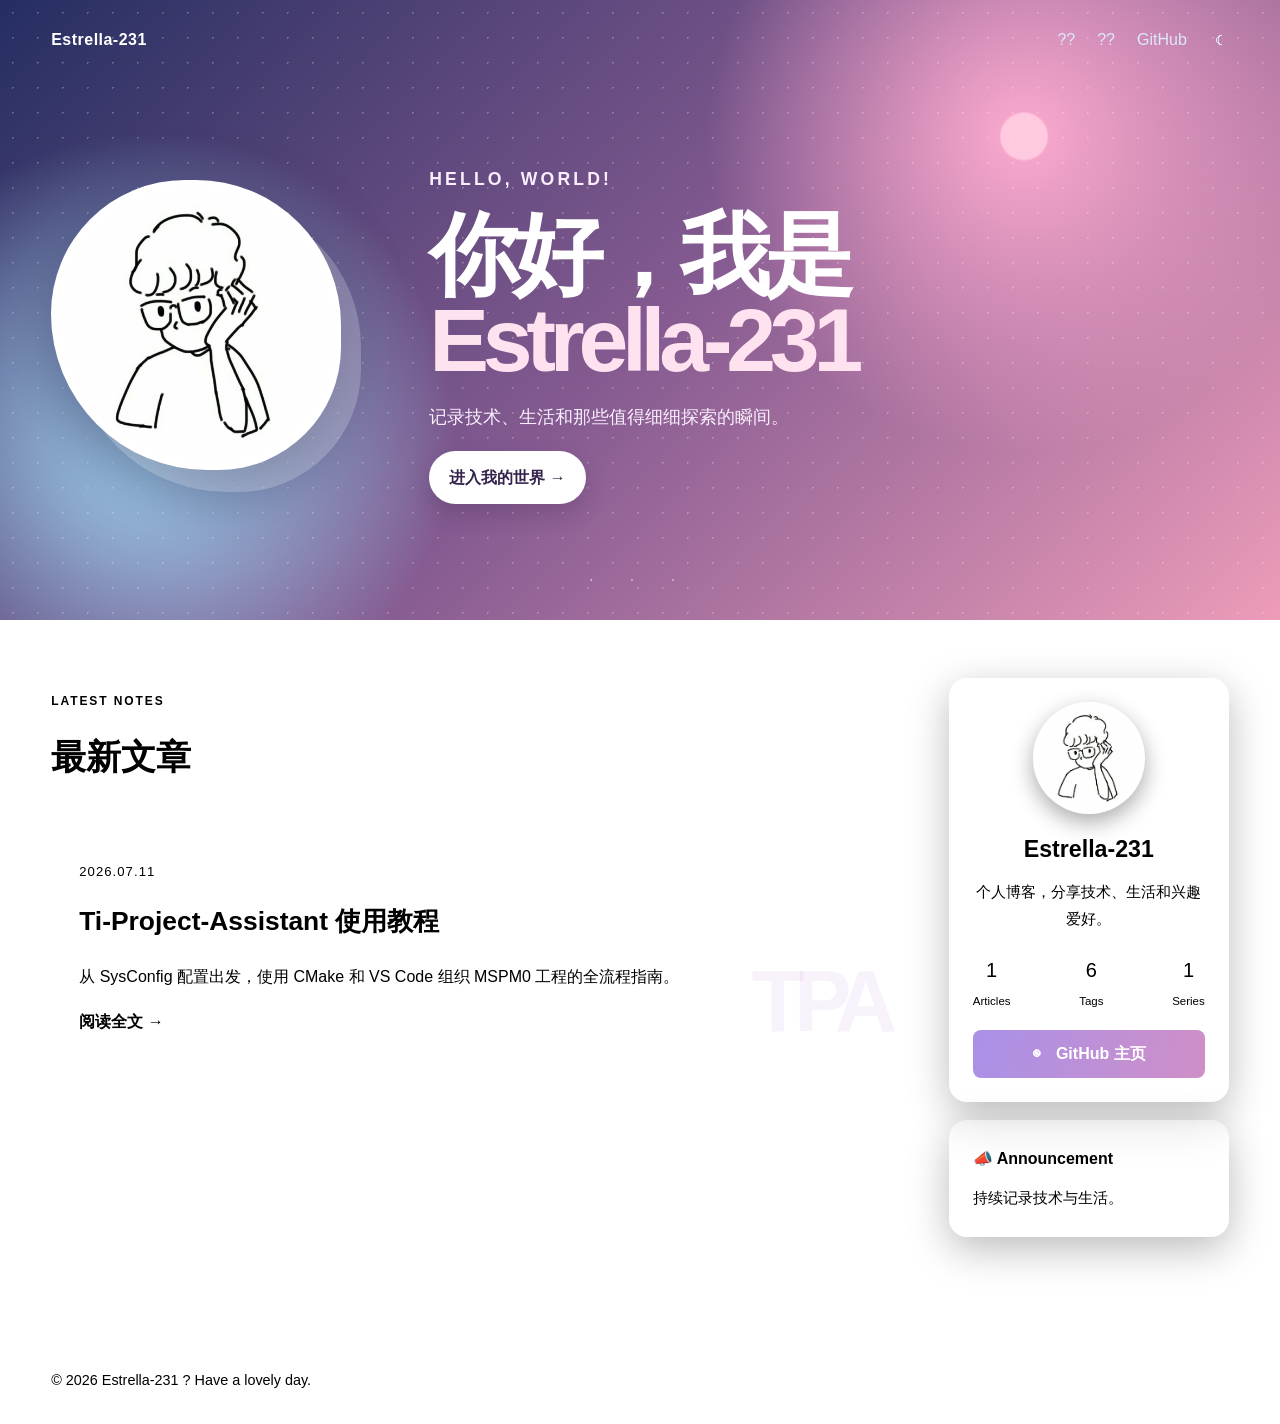
==== commit 4e468406: "Add personal blog homepage and custom avatar" ====
--- a/index.html
+++ b/index.html
@@ -1,522 +1 @@
-<!doctype html><html lang="zh-CN"><head><meta charset="utf-8"><meta name="viewport" content="width=device-width,initial-scale=1"><title>嵌入式工程笔记 · Ti Project Assistant</title><meta name="description" content="MSPM0、SysConfig、CMake 与 VS Code 的现代嵌入式开发笔记"><link rel="stylesheet" href="styles.css"></head><body><header class="hero" style="--hero:url('assets/mai-sakurajima.jpg')"><div class="hero-shade"></div><nav class="nav shell"><a class="brand" href="#top">嵌入式工程笔记</a><div class="nav-links"><a href="#content">文章</a><a href="#about">关于</a><button id="theme" aria-label="切换主题">☾</button></div></nav><div class="hero-inner shell" id="top"><div class="eyebrow">MSPM0 · CMAKE · VS CODE</div><h1>Ti Project<br><span>Assistant</span></h1><p>把芯片配置、编译、烧录与调试，整理成一条可重复的现代化工作流。</p><div class="hero-meta"><span>⌁ 2026.07.25</span><span>◷ 30 min read</span><span># Embedded</span></div></div><div class="scroll-cue">SCROLL ↓</div></header><main class="shell layout"><article class="article"><div class="notice">本文为教程内容迁移版，原作者与原文链接见文末；在此基础上补充了本机 Windows 安装实践。</div><div id="content"><h1 id="Ti-Project-Assistant-TPA-使用教程"><a href="#Ti-Project-Assistant-TPA-使用教程" class="headerlink" title="Ti-Project-Assistant (TPA) 使用教程"></a>Ti-Project-Assistant (TPA) 使用教程</h1><p>仓库地址：<a target="_blank" rel="noopener" href="https://github.com/AndyYang12345/Ti-Project-Assistant.git">Ti-Project-Assistant</a></p>
-<h2 id="1-前言"><a href="#1-前言" class="headerlink" title="1.前言"></a>1.前言</h2><p>这篇文章是关于我的开源小项目 <strong>Ti-Project-Assistant</strong>（以下简称 <strong>TPA</strong>）的使用教程，主要是帮大家更快地开始M0芯片的开发，主要是面向电赛的同学们，无论你是新手还是老手，这个项目可以更快地帮你上手业务开发，并且按照最前沿、最现代的方式组织自己的项目，通过CMake和VSCode的结合，实现完全摆脱Keil和CCS Theia的束缚，使用现代化的开发方式进行全流程配置、开发、编译、烧录和调试。</p>
-<p>我的项目已经开源在Github，可以通过PyPI一键安装：<code>pip install ti-project-assistant</code>。为了满足国内网络环境的需求，后续会迁移到Gitee上，大家可以通过网站获取完整开源项目。</p>
-<h2 id="2-项目介绍"><a href="#2-项目介绍" class="headerlink" title="2.项目介绍"></a>2.项目介绍</h2><p>这个项目用 Python 编写，已发布至 PyPI，可通过 <code>pip install ti-project-assistant</code> 一键安装。安装后 <code>mspm0-init</code> 命令全局可用。它通过环境变量配置读取 Sysconfig（TI 官方图形化芯片配置工具）和 M0SDK（TI 官方提供的 M0 芯片开发套件）的位置，通过读取 syscfg 配置文件，自动调用代码生成脚本 sysconfig cli，在生成必要配置代码的基础上，自动封装项目结构、编写 CMakelists 文件，通过符合现代工程实践的目录架构组织项目（分层 <code>inc/</code>&#x2F;<code>src/</code>，<code>config/</code> 目录隔离自动生成代码），大家可以直接在 VSCode 中打开项目，然后在主程序的位置开始项目业务逻辑的开发或是底层驱动的编写。该脚本还会生成适用于 VSCode 的全套配置文件（launch.json &#x2F; tasks.json &#x2F; settings.json &#x2F; c_cpp_properties.json）。</p>
-<p>v1.0.0 经过完整重构，支持 <strong>SDK 中全部 58 款 MSPM0 芯片</strong>运行时自动发现（无需硬编码芯片型号），调试器支持 <strong>CMSIS-DAP &#x2F; XDS110 &#x2F; JLink &#x2F; none</strong> 四种模式：</p>
-<ul>
-<li><strong>CMSIS-DAP &#x2F; XDS110</strong>：通过 OpenOCD（选配，使用这两种调试器时必装）连接 GDB Server 进行烧录和调试</li>
-<li><strong>JLink</strong>：使用 Segger 原生 GDB Server，完全绕过 OpenOCD，烧录调试更稳定</li>
-<li><strong>none</strong>：不生成调试配置，纯编译环境</li>
-</ul>
-<p>最新版本（v1.0.0）还支持：</p>
-<ul>
-<li><strong>一键安装</strong>：<code>pip install ti-project-assistant</code>，无需手动管理脚本</li>
-<li><strong>Git 自动初始化</strong>：检测到 Git 已安装时自动 <code>git init</code> + <code>.gitignore</code></li>
-<li><strong>状态栏快捷按钮</strong>：配合 Task Buttons 插件，状态栏直接点击 SysConfig &#x2F; Build &#x2F; Flash &#x2F; Clean</li>
-<li><strong>独立烧录任务</strong>：<code>Flash MSPM0</code> 任务一键烧录，无需进入调试模式</li>
-<li><strong>动态切换调试器</strong>：<code>mspm0-init regenerate -d jlink</code> 即可切换，支持 CMSIS-DAP &#x2F; XDS110 &#x2F; JLink &#x2F; none</li>
-<li><strong>JLink 原生支持</strong>：使用 Segger GDB Server，无需 OpenOCD，<code>--jlink-path</code> 手动指定路径</li>
-<li><strong>工具路径灵活配置</strong>：CLI 参数 → 环境变量 → PATH 自动发现 → 平台路径兜底，五级优先级解析所有工具链</li>
-<li><strong>完整 CLI 覆盖</strong>：<code>--sdk</code> &#x2F; <code>--sysconfig</code> &#x2F; <code>--jlink-path</code> &#x2F; <code>--openocd</code> &#x2F; <code>--gdb</code> 手动指定各工具路径</li>
-</ul>
-<p>这个项目的设计初衷是为了方便自己更轻松地配置项目结构，实现全流程Linux环境下的嵌入式开发。在完成后进行了简单的封装和Windows的适配，变成了现在这个可以供大家学习参考的开源工具，希望能在电赛中帮上大家的忙。</p>
-<p>也就是说，你只需要安装最基本的开发依赖、配置芯片、运行脚本的“三步走”流程，就可以快速进入开发，直接享用VSCode带来的现代化开发体验。读者可以自行接入Claude或是Copilot等AI插件，实现全流程的智能开发体验。</p>
-<h2 id="3-使用教程"><a href="#3-使用教程" class="headerlink" title="3.使用教程"></a>3.使用教程</h2><h3 id="用前须知"><a href="#用前须知" class="headerlink" title="用前须知"></a>用前须知</h3><ul>
-<li>大部分嵌入式开发者都是在Windows系统进行开发的，本项目针对Windows做了适配，所以大家是可以在Windows系统下直接使用的。</li>
-</ul>
-<h3 id="3-1-安装依赖"><a href="#3-1-安装依赖" class="headerlink" title="3.1 安装依赖"></a>3.1 安装依赖</h3><p>在 Windows 上使用这个项目，建议先把下面这些基础依赖准备好。它们分别负责脚本运行、交叉编译、构建系统、TI 官方配置生成，以及后续的下载和调试。</p>
-<h4 id="0）安装-ti-project-assistant"><a href="#0）安装-ti-project-assistant" class="headerlink" title="0）安装 ti-project-assistant"></a>0）安装 ti-project-assistant</h4><p>确保 Python 已安装后，首先通过 pip 安装项目本身：</p>
-<figure class="highlight powershell"><table><tr><td class="gutter"><pre><span class="line">1</span><br></pre></td><td class="code"><pre><span class="line">pip install ti<span class="literal">-project-assistant</span></span><br></pre></td></tr></table></figure>
-
-<p>安装完成后，<code>mspm0-init</code> 命令即可在终端中全局使用。无需手动下载或拷贝脚本。</p>
-<p>可以运行<code>mspm0-init --version</code>（或 <code>-V</code>）查看版本信息，目前最新版本应该是 v1.0.0。</p>
-<blockquote>
-<p><strong>💡 建议</strong>：安装 TPA 后，立刻运行 <code>mspm0-init --check</code> 检查当前环境状态。它会列出所有依赖项的检测结果（哪些已就绪、哪些缺失），接下来按诊断结果逐项补齐即可——不必盲目安装全部工具。</p>
-</blockquote>
-<h4 id="一点碎碎念"><a href="#一点碎碎念" class="headerlink" title="一点碎碎念"></a>一点碎碎念</h4><blockquote>
-<p><strong>TL;DR</strong> — 如果你已经了解嵌入式开发的编译-烧录-调试流程，可以直接跳过本节，<a href="#1%EF%BC%89Python">进入依赖安装</a>。</p>
-</blockquote>
-<p>对于不太清楚编译、烧录、调试流程的同学，这一节我用最简单的方式讲解嵌入式开发的全流程，让你至少知道每一步在做什么。嵌入式开发通常经历四个阶段：</p>
-<figure class="highlight plaintext"><table><tr><td class="gutter"><pre><span class="line">1</span><br></pre></td><td class="code"><pre><span class="line">编写代码  →  编译  →  烧录  →  调试</span><br></pre></td></tr></table></figure>
-
-<hr>
-<h5 id="①-编写代码"><a href="#①-编写代码" class="headerlink" title="① 编写代码"></a>① 编写代码</h5><p>这当然是我们最熟悉的阶段。在 VSCode 或其他 IDE 中写 C&#x2F;C++ 代码，保存到 <code>src/</code> 目录下即可。</p>
-<hr>
-<h5 id="②-编译-—-把代码变成芯片能懂的二进制"><a href="#②-编译-—-把代码变成芯片能懂的二进制" class="headerlink" title="② 编译 — 把代码变成芯片能懂的二进制"></a>② 编译 — 把代码变成芯片能懂的二进制</h5><p>按下编译按钮后，<strong>编译器</strong>会把你的 C 代码翻译成机器可以读懂的二进制文件。这个过程实际上分为预处理、编译、汇编、链接等几个子步骤，但暂时不需要关心这些细节——你只需要知道：</p>
-<blockquote>
-<p><strong>编译器（<code>arm-none-eabi-gcc</code>）</strong> 把你写的代码变成 <code>.elf</code> 文件，里面是芯片可以执行的一串 0 和 1。</p>
-</blockquote>
-<hr>
-<h5 id="③-烧录-—-把二进制文件写入芯片"><a href="#③-烧录-—-把二进制文件写入芯片" class="headerlink" title="③ 烧录 — 把二进制文件写入芯片"></a>③ 烧录 — 把二进制文件写入芯片</h5><p>编译器生成的 <code>.elf</code> 文件不能直接在电脑上运行——它是为芯片设计的。你需要一个<strong>烧录器</strong>（硬件）把它传输到芯片的闪存中去。</p>
-<p>这个过程的参与角色有三个：</p>
-<table>
-<thead>
-<tr>
-<th>角色</th>
-<th>是什么</th>
-<th>例子</th>
-</tr>
-</thead>
-<tbody><tr>
-<td><strong>烧录器（硬件）</strong></td>
-<td>USB 连接电脑和芯片的物理设备</td>
-<td>DAPLink、XDS110、JLink</td>
-</tr>
-<tr>
-<td><strong>烧录程序（软件）</strong></td>
-<td>电脑上与烧录器通信的程序</td>
-<td><strong>OpenOCD</strong> 或 <strong>JLink GDB Server</strong></td>
-</tr>
-<tr>
-<td><strong>目标</strong></td>
-<td>你的 MSPM0 芯片</td>
-<td>—</td>
-</tr>
-</tbody></table>
-<p>整个流程可以这样理解：</p>
-<blockquote>
-<p>你点击”烧录” → VSCode 调用 <strong>烧录软件</strong>（OpenOCD 或 JLink GDB Server）→ 烧录软件通过 USB 把 <code>.elf</code> 文件发给<strong>烧录器</strong> → 烧录器按芯片能懂的协议把数据写入芯片闪存。</p>
-</blockquote>
-<p>烧录软件有两条路径：</p>
-<ul>
-<li><strong>CMSIS-DAP &#x2F; XDS110</strong>：使用 <strong>OpenOCD</strong>——开源万能翻译官，支持多种烧录器协议</li>
-<li><strong>JLink</strong>：使用 <strong>Segger 原生 GDB Server</strong>——官方专用工具，更稳定，无需 OpenOCD</li>
-</ul>
-<hr>
-<h5 id="④-调试-—-一步一步监控代码运行"><a href="#④-调试-—-一步一步监控代码运行" class="headerlink" title="④ 调试 — 一步一步监控代码运行"></a>④ 调试 — 一步一步监控代码运行</h5><p>代码烧进去之后，能看到运行结果。但如果你想<strong>一步一步跟踪代码</strong>、观察寄存器数据、设置断点——这就是<strong>调试</strong>。</p>
-<p>调试的通信链路因调试器而异：</p>
-<p><strong>路径一：CMSIS-DAP &#x2F; XDS110（通过 OpenOCD）</strong></p>
-<figure class="highlight plaintext"><table><tr><td class="gutter"><pre><span class="line">1</span><br><span class="line">2</span><br><span class="line">3</span><br><span class="line">4</span><br><span class="line">5</span><br><span class="line">6</span><br><span class="line">7</span><br><span class="line">8</span><br><span class="line">9</span><br><span class="line">10</span><br><span class="line">11</span><br><span class="line">12</span><br><span class="line">13</span><br></pre></td><td class="code"><pre><span class="line">VSCode (你操作的界面)</span><br><span class="line">  │  通过 MI 协议与 GDB 通信</span><br><span class="line">  ▼</span><br><span class="line">arm-none-eabi-gdb (调试客户端)</span><br><span class="line">  │  发送调试命令（暂停、读取寄存器、设置断点...）</span><br><span class="line">  ▼</span><br><span class="line">OpenOCD (调试服务器)</span><br><span class="line">  │  把命令翻译成烧录器能懂的协议</span><br><span class="line">  ▼</span><br><span class="line">烧录器 / 调试器 (硬件)</span><br><span class="line">  │  通过 SWD/JTAG 与芯片通信</span><br><span class="line">  ▼</span><br><span class="line">你的 MSPM0 芯片</span><br></pre></td></tr></table></figure>
-
-<p><strong>路径二：JLink（通过 Segger 原生 GDB Server，无需 OpenOCD）</strong></p>
-<figure class="highlight plaintext"><table><tr><td class="gutter"><pre><span class="line">1</span><br><span class="line">2</span><br><span class="line">3</span><br><span class="line">4</span><br><span class="line">5</span><br><span class="line">6</span><br><span class="line">7</span><br><span class="line">8</span><br><span class="line">9</span><br><span class="line">10</span><br><span class="line">11</span><br><span class="line">12</span><br><span class="line">13</span><br></pre></td><td class="code"><pre><span class="line">VSCode (你操作的界面)</span><br><span class="line">  │  通过 MI 协议与 GDB 通信</span><br><span class="line">  ▼</span><br><span class="line">arm-none-eabi-gdb (调试客户端)</span><br><span class="line">  │  发送调试命令</span><br><span class="line">  ▼</span><br><span class="line">JLink GDB Server (Segger 原生调试服务器)</span><br><span class="line">  │  直接与 JLink 硬件通信</span><br><span class="line">  ▼</span><br><span class="line">JLink 调试器 (硬件)</span><br><span class="line">  │  通过 SWD/JTAG 与芯片通信</span><br><span class="line">  ▼</span><br><span class="line">你的 MSPM0 芯片</span><br></pre></td></tr></table></figure>
-
-<p>简单来说：</p>
-<blockquote>
-<p><strong>GDB</strong> 是”发号施令的人”——你想看什么、停在哪里，由它说了算。<strong>OpenOCD 或 JLink GDB Server</strong> 是”传话筒”——把 GDB 的指令翻译后交给硬件，再把芯片的响应传回来。区别在于 JLink 走自己的原生通道，更稳定、延迟更低。</p>
-</blockquote>
-<hr>
-<h5 id="⑤-项目组织-CMake"><a href="#⑤-项目组织-CMake" class="headerlink" title="⑤ 项目组织 &amp; CMake"></a>⑤ 项目组织 &amp; CMake</h5><p>除了编译-烧录-调试这条线，<strong>项目结构</strong>同样重要。一个好的目录布局意味着代码易读、易维护、易复用——尤其在电赛这种高压环境下，高复用性就是速度。</p>
-<p>为了管理项目结构和编译过程，我们使用 <strong>CMake</strong>：</p>
-<blockquote>
-<p><strong>CMake</strong> 不是编译器，而是”编译规则制定者”。你告诉它”源文件在哪、头文件在哪、用什么编译器”，它自动生成构建文件（如 Makefile 或 Ninja 文件），然后由 <strong>Ninja</strong>（或 <code>make</code>）按这份”运行指南”去调用编译器，最终生成可执行文件。</p>
-</blockquote>
-<hr>
-<h5 id="📋-角色速查表"><a href="#📋-角色速查表" class="headerlink" title="📋 角色速查表"></a>📋 角色速查表</h5><table>
-<thead>
-<tr>
-<th>角色</th>
-<th>工具</th>
-<th>一句话解释</th>
-</tr>
-</thead>
-<tbody><tr>
-<td>编译器</td>
-<td><code>arm-none-eabi-gcc</code></td>
-<td>把 C 代码变成 <code>.elf</code> 二进制文件</td>
-</tr>
-<tr>
-<td>构建系统</td>
-<td><strong>CMake</strong></td>
-<td>管理项目结构，生成构建规则</td>
-</tr>
-<tr>
-<td>构建器</td>
-<td><strong>Ninja</strong> &#x2F; <code>make</code></td>
-<td>按 CMake 的规则实际执行编译</td>
-</tr>
-<tr>
-<td>烧录&#x2F;调试服务器</td>
-<td><strong>OpenOCD</strong>（CMSIS-DAP&#x2F;XDS110）</td>
-<td>与烧录器通信，烧录 + 调试中转</td>
-</tr>
-<tr>
-<td>烧录&#x2F;调试服务器</td>
-<td><strong>JLink GDB Server</strong>（JLink）</td>
-<td>Segger 原生 GDB Server，烧录 + 调试中转</td>
-</tr>
-<tr>
-<td>调试客户端</td>
-<td><code>arm-none-eabi-gdb</code></td>
-<td>发调试命令、收芯片响应</td>
-</tr>
-<tr>
-<td>图形化配置</td>
-<td><strong>SysConfig</strong></td>
-<td>TI 官方引脚&#x2F;时钟&#x2F;外设 GUI</td>
-</tr>
-</tbody></table>
-<hr>
-<p>好了，概念理清了，下面开始按顺序安装和配置。每一步都有了意义。</p>
-<h4 id="1）Python"><a href="#1）Python" class="headerlink" title="1）Python"></a>1）Python</h4><p>需要安装 Python 3.9 及以上版本。脚本本身就是用 Python 编写的，所以这是最基础的运行环境。</p>
-<p>推荐直接使用 <a target="_blank" rel="noopener" href="https://www.python.org/downloads/">python.org</a> 的安装包，或者通过 <code>winget</code> 安装：</p>
-<figure class="highlight powershell"><table><tr><td class="gutter"><pre><span class="line">1</span><br></pre></td><td class="code"><pre><span class="line">winget install Python.Python.<span class="number">3.12</span></span><br></pre></td></tr></table></figure>
-
-<p>安装完成后，记得在命令行中确认 <code>python</code> 和 <code>pip</code> 可用。</p>
-<h4 id="2）ARM-GCC-交叉编译工具链"><a href="#2）ARM-GCC-交叉编译工具链" class="headerlink" title="2）ARM GCC 交叉编译工具链"></a>2）ARM GCC 交叉编译工具链</h4><p>这是用来编译 MSPM0 工程的编译器，建议安装 ARM GNU Toolchain 15.x，这个作为硬编码进脚本的默认编译器，暂时不支持其他编译器，后续会考虑支持更多编译器。</p>
-<p>对于从来没有安装过 C&#x2F;C++ 开发环境的用户来说，<strong>推荐先安装 MSys2</strong>，它自带了包管理器 pacman，后续安装 CMake、Ninja、Git 等工具都非常方便。对于有经验的用户，也可以从 STM32CubeIDE 或其他嵌入式开发环境中提取 <code>arm-none-eabi-gcc</code> 工具链，将其 <code>bin/</code> 目录加到系统 PATH 中即可，确保能够从终端直接找到 <code>arm-none-eabi-gcc</code>。</p>
-<p>这里提供几种安装方式：</p>
-<ul>
-<li><p><strong>方式一（推荐 — MSys2）</strong>：如果你已安装 MSys2，在 MSys2 终端中执行：</p>
-<figure class="highlight bash"><table><tr><td class="gutter"><pre><span class="line">1</span><br></pre></td><td class="code"><pre><span class="line">pacman -S mingw-w64-x86_64-arm-none-eabi-toolchain</span><br></pre></td></tr></table></figure>
-<p>选择全部安装即可，完成后将 MSys2 的 <code>mingw64/bin/</code> 加入系统 PATH。</p>
-</li>
-<li><p><strong>方式二（直接下载 — ARM 官网）</strong>：从 ARM 官网下载 <code>.msi</code> 安装包，安装时勾选”添加到系统 PATH”：</p>
-<ul>
-<li><a target="_blank" rel="noopener" href="https://gitlab.arm.com/api/v4/projects/tooling%2Fgnu-toolchains-for-arm/packages/generic/gnu-toolchain/15.3.rel1/arm-gnu-toolchain-15.3.rel1-mingw-w64-i686-arm-none-eabi.msi">ARM GNU Toolchain 15.3.rel1 for Windows (i686-mingw-w64)</a></li>
-<li>安装完成后，在终端运行 <code>arm-none-eabi-gcc --version</code> 确认版本号。</li>
-</ul>
-</li>
-<li><p><strong>方式三（已有其他 IDE）</strong>：如果你安装了 STM32CubeIDE、Keil 等，它们通常自带了 ARM GCC 工具链，找到对应的 <code>bin/</code> 目录（如 <code>C:\ST\STM32CubeIDE\...\arm-none-eabi\bin</code>），将其加入系统 PATH 即可。</p>
-</li>
-</ul>
-<p>验证安装：</p>
-<figure class="highlight powershell"><table><tr><td class="gutter"><pre><span class="line">1</span><br></pre></td><td class="code"><pre><span class="line">arm<span class="literal">-none-eabi-gcc</span> <span class="literal">--version</span></span><br></pre></td></tr></table></figure>
-
-<h4 id="3）CMake-与-Ninja"><a href="#3）CMake-与-Ninja" class="headerlink" title="3）CMake 与 Ninja"></a>3）CMake 与 Ninja</h4><p>CMake 负责生成工程构建文件，Ninja 负责更快地完成构建。建议两者都安装，版本要求分别保持在 CMake 3.13 以上、Ninja 任意可用版本即可。</p>
-<p>常见安装方式如下：</p>
-<figure class="highlight powershell"><table><tr><td class="gutter"><pre><span class="line">1</span><br><span class="line">2</span><br></pre></td><td class="code"><pre><span class="line">winget install Kitware.CMake</span><br><span class="line">winget install Ninja<span class="literal">-build</span>.Ninja</span><br></pre></td></tr></table></figure>
-
-<p>也可以使用MinGW或MSys2等包管理器安装，确保 <code>cmake</code> 和 <code>ninja</code> 命令在终端中可用。</p>
-<h4 id="4）TI-MSPM0-SDK"><a href="#4）TI-MSPM0-SDK" class="headerlink" title="4）TI MSPM0 SDK"></a>4）TI MSPM0 SDK</h4><p>这是 TI 官方提供的 MSPM0 软件开发套件，里面包含驱动库、启动文件、CMSIS 相关内容，以及项目构建所需的各种底层资源。</p>
-<p>下载后一般解压到 <code>C:\ti\</code>，例如 <code>C:\ti\mspm0_sdk_2_10_00_04</code>。脚本会自动搜索，也可以通过环境变量手动指定。</p>
-<blockquote>
-<p><strong>⏳ 提示</strong>：SDK 安装包较大，下载和安装需要一些时间。在此期间你可以同时进行下一步 SysConfig 的下载、以及 OpenOCD&#x2F;GDB（第 6 步）的 VSCode 插件安装，节省等待时间。</p>
-</blockquote>
-<h4 id="5）TI-SysConfig"><a href="#5）TI-SysConfig" class="headerlink" title="5）TI SysConfig"></a>5）TI SysConfig</h4><p>SysConfig 是 TI 官方的图形化配置工具，用来配置芯片型号、引脚复用、时钟和外设参数。脚本会调用它的 CLI 自动生成 <code>ti_msp_dl_config.c/h</code> 和链接脚本，所以这是必须安装的。</p>
-<p>同样建议解压到 <code>C:\ti\</code> 下，例如 <code>C:\ti\sysconfig_1.27.1</code>。</p>
-<blockquote>
-<p><strong>💡 路径建议</strong>：推荐将 SDK 和 SysConfig 放在同一个目录（如 <code>E:\ti\</code> 或 <code>C:\ti\</code>）下，方便管理。如果你的 C 盘空间紧张，可以放到其他盘符——只要配置好环境变量，TPA 就能找到。注意安装路径不要包含中文。</p>
-</blockquote>
-<h4 id="6）OpenOCD-和-arm-none-eabi-gdb（CMSIS-DAP-XDS110-必装，JLink-用户可选）"><a href="#6）OpenOCD-和-arm-none-eabi-gdb（CMSIS-DAP-XDS110-必装，JLink-用户可选）" class="headerlink" title="6）OpenOCD 和 arm-none-eabi-gdb（CMSIS-DAP &#x2F; XDS110 必装，JLink 用户可选）"></a>6）OpenOCD 和 arm-none-eabi-gdb（CMSIS-DAP &#x2F; XDS110 必装，JLink 用户可选）</h4><blockquote>
-<p><strong>⚠️ v1.0.0 重要变更</strong>：如果你使用 <strong>JLink</strong> 调试器，可以完全跳过 OpenOCD——JLink 使用 Segger 原生 GDB Server。如果你使用 CMSIS-DAP 或 XDS110，OpenOCD 仍然是必须的。</p>
-</blockquote>
-<p>这两个工具主要用于烧录和调试。OpenOCD 负责和板子通信，GDB 负责源码级调试。</p>
-<p><strong>推荐方式</strong>：通过 TI 官方 VSCode 插件自动安装，插件会自动下载 TI 定制版 OpenOCD 和 GDB 并放置在特定目录中，TPA 脚本会自动发现。</p>
-<p>操作：在 VSCode 插件市场搜索 <code>TI Embedded Development For VS Code</code>，安装完成后从侧边栏选择安装所有依赖，或从右下角弹窗中安装。</p>
-<blockquote>
-<p><strong>🌐 网络问题备选方案</strong>：如果你在 VSCode 插件中下载依赖时遇到网络问题（下载缓慢或反复失败），可以手动从 TI 官网下载 OpenOCD：</p>
-<ul>
-<li><a target="_blank" rel="noopener" href="https://www.ti.com.cn/tool/cn/download/CCSTUDIO-OPENOCD/1.5.0">TI CCStudio OpenOCD 1.5.0 下载</a></li>
-<li>下载对应平台的安装包，解压后将 <code>bin/</code> 目录加入系统 PATH 即可</li>
-</ul>
-</blockquote>
-<p><strong>GDB 安装方式</strong>取决于你的 ARM GCC 来源：</p>
-<table>
-<thead>
-<tr>
-<th>ARM GCC 来源</th>
-<th>GDB 安装方式</th>
-</tr>
-</thead>
-<tbody><tr>
-<td><strong>MSys2（pacman 安装）</strong></td>
-<td>在 MSys2 终端执行 <code>pacman -S mingw-w64-x86_64-gdb-multiarch</code></td>
-</tr>
-<tr>
-<td><strong>ARM 官方 <code>.msi</code> 安装包</strong></td>
-<td>已随编译器一并安装，无需额外操作（<code>bin/</code> 目录下自带 <code>arm-none-eabi-gdb.exe</code>）</td>
-</tr>
-<tr>
-<td><strong>STM32CubeIDE &#x2F; Keil 提取</strong></td>
-<td>检查对应 <code>bin/</code> 目录，通常已包含 <code>arm-none-eabi-gdb.exe</code></td>
-</tr>
-</tbody></table>
-<p>验证 GDB 安装：</p>
-<figure class="highlight powershell"><table><tr><td class="gutter"><pre><span class="line">1</span><br></pre></td><td class="code"><pre><span class="line">arm<span class="literal">-none-eabi-gdb</span> <span class="literal">--version</span></span><br></pre></td></tr></table></figure>
-
-<h4 id="6-5）JLink-驱动与工具（JLink-用户必装）"><a href="#6-5）JLink-驱动与工具（JLink-用户必装）" class="headerlink" title="6.5）JLink 驱动与工具（JLink 用户必装）"></a>6.5）JLink 驱动与工具（JLink 用户必装）</h4><p>如果你使用 JLink 调试器，需要安装 Segger 官方 JLink 软件包（版本 ≥ 7.70 推荐）：</p>
-<ul>
-<li><a target="_blank" rel="noopener" href="https://www.segger.com/downloads/jlink/">SEGGER JLink 下载</a></li>
-<li>安装后需<strong>手动</strong>将 JLink 的 <code>bin\</code> 目录（如 <code>C:\Program Files\SEGGER\JLink\</code>) 加入系统 PATH</li>
-<li>也可通过 <code>--jlink-path</code> 参数或 <code>JLINK_DIR</code> 环境变量手动指定，避免修改 PATH</li>
-</ul>
-<p>验证安装：</p>
-<figure class="highlight powershell"><table><tr><td class="gutter"><pre><span class="line">1</span><br><span class="line">2</span><br></pre></td><td class="code"><pre><span class="line">JLinkGDBServerCL <span class="literal">-version</span>   <span class="comment"># Windows</span></span><br><span class="line">JLinkGDBServer <span class="literal">-version</span>     <span class="comment"># Linux</span></span><br></pre></td></tr></table></figure>
-
-<h4 id="7）Tasks-Buttons-插件（推荐）"><a href="#7）Tasks-Buttons-插件（推荐）" class="headerlink" title="7）Tasks Buttons 插件（推荐）"></a>7）Tasks Buttons 插件（推荐）</h4><p>为了在 VSCode 状态栏获得一键编译、烧录、调试的快捷按钮，推荐安装 <strong>Tasks Buttons</strong> 插件：</p>
-<p>在 VSCode 插件市场搜索 <code>Tasks Buttons</code> 并安装。TPA 生成的项目已预置了 <code>tasks.json</code> 和 <code>settings.json</code>，安装该插件后状态栏会自动出现 SysConfig &#x2F; Build &#x2F; Flash &#x2F; Clean 等快捷操作按钮。</p>
-<p>其他推荐安装的 VSCode 插件还包括 C&#x2F;C++ 插件和 Git 相关插件，可按需在插件市场搜索安装。</p>
-<h4 id="8）Git（可选，推荐）"><a href="#8）Git（可选，推荐）" class="headerlink" title="8）Git（可选，推荐）"></a>8）Git（可选，推荐）</h4><p>如果你需要进行版本控制和多人协作开发，建议安装 Git：</p>
-<figure class="highlight powershell"><table><tr><td class="gutter"><pre><span class="line">1</span><br></pre></td><td class="code"><pre><span class="line">winget install <span class="literal">--id</span> Git.Git <span class="literal">-e</span> <span class="literal">--source</span> winget</span><br></pre></td></tr></table></figure>
-
-<p>安装完成后验证：</p>
-<figure class="highlight powershell"><table><tr><td class="gutter"><pre><span class="line">1</span><br></pre></td><td class="code"><pre><span class="line">git <span class="literal">--version</span></span><br></pre></td></tr></table></figure>
-
-<p>TPA 在创建项目时会自动检测 Git 是否已安装——如果可用，自动执行 <code>git init</code> 并生成 <code>.gitignore</code>。如果你确定不需要 Git，可以在创建项目时添加 <code>--no-git</code> 参数跳过。</p>
-<h4 id="9）推荐的环境变量"><a href="#9）推荐的环境变量" class="headerlink" title="9）推荐的环境变量"></a>9）推荐的环境变量</h4><p><strong>全部可选</strong>。不设置时，TPA 会从 PATH 自动发现可执行工具，或搜索 TI 工具默认目录。</p>
-<table>
-<thead>
-<tr>
-<th>变量</th>
-<th>Windows 默认值</th>
-<th>说明</th>
-</tr>
-</thead>
-<tbody><tr>
-<td><code>MSPM0_SDK</code></td>
-<td><code>C:\ti\mspm0_sdk_*</code></td>
-<td>MSPM0 SDK 根目录</td>
-</tr>
-<tr>
-<td><code>SYSCONFIG_DIR</code></td>
-<td><code>C:\ti\sysconfig_*</code></td>
-<td>SysConfig 安装目录</td>
-</tr>
-<tr>
-<td><code>TI_ROOT</code></td>
-<td><code>C:\ti</code></td>
-<td>所有 TI 工具的根目录</td>
-</tr>
-<tr>
-<td><code>OPENOCD_DIR</code></td>
-<td>PATH → TI 插件缓存</td>
-<td>OpenOCD 目录（PATH 优先）</td>
-</tr>
-<tr>
-<td><code>GDB_DIR</code></td>
-<td>PATH → TI 插件缓存</td>
-<td>GDB 目录（PATH 优先）</td>
-</tr>
-<tr>
-<td><code>JLINK_DIR</code></td>
-<td>PATH → <code>C:\Program Files\SEGGER\JLink</code></td>
-<td>JLink 安装目录（PATH 优先）</td>
-</tr>
-</tbody></table>
-<p><strong>快速设置示例</strong>（PowerShell）：</p>
-<figure class="highlight powershell"><table><tr><td class="gutter"><pre><span class="line">1</span><br><span class="line">2</span><br><span class="line">3</span><br><span class="line">4</span><br><span class="line">5</span><br><span class="line">6</span><br><span class="line">7</span><br></pre></td><td class="code"><pre><span class="line"><span class="variable">$env:MSPM0_SDK</span> = <span class="string">&quot;C:\ti\mspm0_sdk_2_10_00_04&quot;</span></span><br><span class="line"><span class="variable">$env:SYSCONFIG_DIR</span> = <span class="string">&quot;C:\ti\sysconfig_1.27.1&quot;</span></span><br><span class="line"><span class="variable">$env:TI_ROOT</span> = <span class="string">&quot;C:\ti&quot;</span></span><br><span class="line"><span class="comment"># 以下仅在自动发现失败时手动指定</span></span><br><span class="line"><span class="comment"># $env:OPENOCD_DIR = &quot;C:\ti\ccs_base\DebugServer&quot;</span></span><br><span class="line"><span class="comment"># $env:GDB_DIR = &quot;C:\ti\ccs_base\DebugServer\bin&quot;</span></span><br><span class="line"><span class="comment"># $env:JLINK_DIR = &quot;C:\Program Files\SEGGER\JLink&quot;</span></span><br></pre></td></tr></table></figure>
-
-<blockquote>
-<p><strong>新手提示</strong>：环境变量配置是很多新手最容易卡住的地方。在 Windows 上，可以通过”系统属性 → 环境变量”图形界面添加，也可以在 PowerShell 中使用 <code>$env:</code> 前缀临时设置（仅当前终端窗口有效）。推荐使用图形界面设置<strong>系统环境变量</strong>，这样所有终端窗口都生效。</p>
-</blockquote>
-<h5 id="工具解析优先级"><a href="#工具解析优先级" class="headerlink" title="工具解析优先级"></a>工具解析优先级</h5><p>所有可执行工具（OpenOCD、GDB、JLink）遵循统一的 <strong>5 级优先级</strong>：</p>
-<figure class="highlight plaintext"><table><tr><td class="gutter"><pre><span class="line">1</span><br><span class="line">2</span><br><span class="line">3</span><br><span class="line">4</span><br><span class="line">5</span><br></pre></td><td class="code"><pre><span class="line">1. CLI 参数          (--openocd / --gdb / --jlink-path)    ← 最高优先级，显式指定</span><br><span class="line">2. 环境变量          (OPENOCD_DIR / GDB_DIR / JLINK_DIR)    ← 手动配置</span><br><span class="line">3. PATH              (系统 PATH 自动发现)                    ← 跨平台通用，推荐</span><br><span class="line">4. TI 插件缓存       (~\.config\Texas Instruments\...)       ← VSCode 插件自动安装位置</span><br><span class="line">5. 遗留路径          (TI_ROOT / CCS_BASE)                    ← 最后兜底</span><br></pre></td></tr></table></figure>
-
-<blockquote>
-<p><strong>实际使用中</strong>：如果你把工具都加入了 PATH（安装时勾选”添加到 PATH”），绝大多数情况下不需要设置环境变量，TPA 会自动找到它们。环境变量和 CLI 参数主要解决”多个版本共存，想指定某个版本”的场景。</p>
-</blockquote>
-<h4 id="10）一行装完基础工具"><a href="#10）一行装完基础工具" class="headerlink" title="10）一行装完基础工具"></a>10）一行装完基础工具</h4><p>如果你想先把非 TI 工具一口气准备好，可以直接执行：</p>
-<figure class="highlight powershell"><table><tr><td class="gutter"><pre><span class="line">1</span><br><span class="line">2</span><br><span class="line">3</span><br><span class="line">4</span><br></pre></td><td class="code"><pre><span class="line">winget install Python.Python.<span class="number">3.12</span></span><br><span class="line">winget install Kitware.CMake</span><br><span class="line">winget install Ninja<span class="literal">-build</span>.Ninja</span><br><span class="line">winget install <span class="literal">--id</span> Git.Git <span class="literal">-e</span> <span class="literal">--source</span> winget</span><br></pre></td></tr></table></figure>
-
-<h3 id="3-2-配置项目"><a href="#3-2-配置项目" class="headerlink" title="3.2 配置项目"></a>3.2 配置项目</h3><h4 id="自检"><a href="#自检" class="headerlink" title="自检"></a><strong>自检</strong></h4><p>在配置项目之前，建议先进行自检，确保所有依赖项都已正确安装并配置。<br>在命令行中运行以下命令：</p>
-<figure class="highlight powershell"><table><tr><td class="gutter"><pre><span class="line">1</span><br><span class="line">2</span><br></pre></td><td class="code"><pre><span class="line">mspm0<span class="literal">-init</span> <span class="literal">--check</span></span><br><span class="line"><span class="comment"># 会输出各个依赖的检测结果，请在确保没有错的情况下进行下一步</span></span><br></pre></td></tr></table></figure>
-
-<h4 id="创建新项目"><a href="#创建新项目" class="headerlink" title="创建新项目"></a><strong>创建新项目</strong></h4><p>先创建项目目录，比如<code>ti-project</code>，然后打开Sysconfig软件，通过图形化界面配置芯片型号、引脚复用、时钟和外设参数，保存为 <code>ti-project.syscfg</code> 文件。</p>
-<p><code>mspm0-init</code> 已通过 pip 全局安装，直接在命令行中进入该目录，运行以下命令：</p>
-<figure class="highlight powershell"><table><tr><td class="gutter"><pre><span class="line">1</span><br><span class="line">2</span><br><span class="line">3</span><br><span class="line">4</span><br><span class="line">5</span><br><span class="line">6</span><br><span class="line">7</span><br><span class="line">8</span><br><span class="line">9</span><br><span class="line">10</span><br><span class="line">11</span><br><span class="line">12</span><br><span class="line">13</span><br><span class="line">14</span><br><span class="line">15</span><br><span class="line">16</span><br><span class="line">17</span><br><span class="line">18</span><br><span class="line">19</span><br><span class="line">20</span><br><span class="line">21</span><br><span class="line">22</span><br><span class="line">23</span><br><span class="line">24</span><br><span class="line">25</span><br><span class="line">26</span><br><span class="line">27</span><br></pre></td><td class="code"><pre><span class="line"><span class="comment"># 最简单：在只有 .syscfg 的目录下直接运行</span></span><br><span class="line">mspm0<span class="literal">-init</span></span><br><span class="line"><span class="comment"># 自动发现当前目录 .syscfg，原地创建项目</span></span><br><span class="line"></span><br><span class="line"><span class="comment"># 自动发现当前目录的 .syscfg，指定项目名称</span></span><br><span class="line">mspm0<span class="literal">-init</span> new <span class="literal">-n</span> my_project</span><br><span class="line"></span><br><span class="line"><span class="comment"># 手动指定 syscfg 文件和调试器类型</span></span><br><span class="line">mspm0<span class="literal">-init</span> new myboard.syscfg <span class="literal">-n</span> my_project <span class="literal">-d</span> xds110</span><br><span class="line"></span><br><span class="line"><span class="comment"># 无 syscfg，纯裸机起点</span></span><br><span class="line">mspm0<span class="literal">-init</span> new <span class="literal">--device</span> MSPM0G3507 <span class="literal">--package</span> <span class="string">&quot;LQFP-48(PT)&quot;</span> <span class="literal">-n</span> bare_start</span><br><span class="line"></span><br><span class="line"><span class="comment"># 跳过 Git 自动初始化</span></span><br><span class="line">mspm0<span class="literal">-init</span> new <span class="literal">-n</span> my_project <span class="literal">--no-git</span></span><br><span class="line"></span><br><span class="line"><span class="comment"># 手动指定 SDK 或 SysConfig 路径（多版本共存时使用）</span></span><br><span class="line">mspm0<span class="literal">-init</span> new <span class="literal">-n</span> my_project <span class="literal">--sdk</span> C:\ti\mspm0_sdk_2_10_00_04 <span class="literal">--sysconfig</span> C:\ti\sysconfig_1.<span class="number">27.1</span></span><br><span class="line"></span><br><span class="line"><span class="comment"># 手动指定 JLink 路径</span></span><br><span class="line">mspm0<span class="literal">-init</span> new <span class="literal">-n</span> my_project <span class="literal">-d</span> jlink <span class="literal">--jlink-path</span> <span class="string">&quot;C:\Program Files\SEGGER\JLink&quot;</span></span><br><span class="line"></span><br><span class="line"><span class="comment"># 预览模式：仅显示将创建的文件，不实际写入</span></span><br><span class="line">mspm0<span class="literal">-init</span> new <span class="literal">-n</span> my_project <span class="literal">--dry-run</span></span><br><span class="line"></span><br><span class="line"><span class="comment"># 跳过构建验证（仅生成文件，不编译）</span></span><br><span class="line">mspm0<span class="literal">-init</span> new <span class="literal">-n</span> my_project <span class="literal">--no-build</span></span><br></pre></td></tr></table></figure>
-
-<h5 id="全部参数速查"><a href="#全部参数速查" class="headerlink" title="全部参数速查"></a>全部参数速查</h5><figure class="highlight plaintext"><table><tr><td class="gutter"><pre><span class="line">1</span><br><span class="line">2</span><br><span class="line">3</span><br><span class="line">4</span><br><span class="line">5</span><br><span class="line">6</span><br><span class="line">7</span><br><span class="line">8</span><br><span class="line">9</span><br><span class="line">10</span><br><span class="line">11</span><br><span class="line">12</span><br><span class="line">13</span><br><span class="line">14</span><br><span class="line">15</span><br><span class="line">16</span><br><span class="line">17</span><br><span class="line">18</span><br><span class="line">19</span><br><span class="line">20</span><br><span class="line">21</span><br><span class="line">22</span><br></pre></td><td class="code"><pre><span class="line">mspm0-init new [syscfg] -n NAME [选项]</span><br><span class="line"></span><br><span class="line">  -n, --name NAME        项目名称（必填）</span><br><span class="line">  -o, --output DIR       输出目录（默认 ./&lt;name&gt;/）</span><br><span class="line">  -s, --sdk PATH         MSPM0 SDK 路径（手动指定）</span><br><span class="line">  --sysconfig PATH       SysConfig 安装目录（手动指定）</span><br><span class="line">  -d, --debugger TYPE    cmsis-dap（默认）| xds110 | jlink | none</span><br><span class="line">  --jlink-path PATH      JLink 安装路径（可选，PATH 优先）</span><br><span class="line">  --device DEVICE        手动指定芯片，如 MSPM0G3507</span><br><span class="line">  --package PACKAGE      手动指定封装，如 LQFP-48(PT)</span><br><span class="line">  --dry-run              预览模式，不创建文件</span><br><span class="line">  --no-build             跳过 cmake 构建验证</span><br><span class="line">  --no-git               禁用 Git 自动初始化</span><br><span class="line"></span><br><span class="line">mspm0-init regenerate [项目目录] [选项]</span><br><span class="line"></span><br><span class="line">  -d, --debugger TYPE    更换调试器：cmsis-dap | xds110 | jlink | none</span><br><span class="line">  --jlink-path PATH      JLink 安装路径（可选，PATH 优先）</span><br><span class="line">  --no-build             跳过重编译</span><br><span class="line">  --no-backup            不备份旧文件</span><br><span class="line">  --dry-run              预览模式</span><br><span class="line">  --no-git               禁用 Git 自动初始化</span><br></pre></td></tr></table></figure>
-
-<p>更多参数和选项参考项目 readme 或是运行 <code>mspm0-init --help</code> 查看。</p>
-<h4 id="重新生成配置"><a href="#重新生成配置" class="headerlink" title="重新生成配置"></a><strong>重新生成配置</strong></h4><p>如果项目编写到一半需要修改引脚定义或是外设配置，可以在Sysconfig中修改后保存，然后在项目目录下运行：</p>
-<figure class="highlight powershell"><table><tr><td class="gutter"><pre><span class="line">1</span><br><span class="line">2</span><br></pre></td><td class="code"><pre><span class="line">mspm0<span class="literal">-init</span> regenerate               <span class="comment"># 在项目目录内执行</span></span><br><span class="line">mspm0<span class="literal">-init</span> regenerate /path/to/proj <span class="comment"># 指定项目路径</span></span><br></pre></td></tr></table></figure>
-
-<p>就可以自动重新生成代码。<code>regenerate</code> 会自动将旧配置文件备份到 <code>.sysconfig_backup/</code> 目录，不影响你已经写好的业务代码（<code>src/</code> 下的内容完全安全）。如果你不需要备份，可以加 <code>--no-backup</code> 跳过。</p>
-<p>更换调试器也无需重建项目：</p>
-<figure class="highlight powershell"><table><tr><td class="gutter"><pre><span class="line">1</span><br><span class="line">2</span><br><span class="line">3</span><br></pre></td><td class="code"><pre><span class="line">mspm0<span class="literal">-init</span> regenerate <span class="literal">-d</span> xds110        <span class="comment"># 从 CMSIS-DAP 切换到 XDS110</span></span><br><span class="line">mspm0<span class="literal">-init</span> regenerate <span class="literal">-d</span> jlink         <span class="comment"># 切换到 JLink（Segger 原生 GDB Server）</span></span><br><span class="line">mspm0<span class="literal">-init</span> regenerate <span class="literal">-d</span> none          <span class="comment"># 移除调试器配置（纯编译环境）</span></span><br></pre></td></tr></table></figure>
-
-<h3 id="3-3-编写项目"><a href="#3-3-编写项目" class="headerlink" title="3.3 编写项目"></a>3.3 编写项目</h3><p>主程序放在 <code>src/main.c</code>，可以直接在VSCode中打开项目，编写业务逻辑。<br>初始项目结构如下：</p>
-<figure class="highlight bash"><table><tr><td class="gutter"><pre><span class="line">1</span><br><span class="line">2</span><br><span class="line">3</span><br><span class="line">4</span><br><span class="line">5</span><br><span class="line">6</span><br><span class="line">7</span><br><span class="line">8</span><br><span class="line">9</span><br><span class="line">10</span><br><span class="line">11</span><br><span class="line">12</span><br><span class="line">13</span><br><span class="line">14</span><br><span class="line">15</span><br><span class="line">16</span><br><span class="line">17</span><br><span class="line">18</span><br><span class="line">19</span><br><span class="line">20</span><br><span class="line">21</span><br><span class="line">22</span><br><span class="line">23</span><br><span class="line">24</span><br><span class="line">25</span><br><span class="line">26</span><br><span class="line">27</span><br><span class="line">28</span><br><span class="line">29</span><br></pre></td><td class="code"><pre><span class="line">my_project/</span><br><span class="line">├── CMakeLists.txt              <span class="comment"># CMake 构建定义</span></span><br><span class="line">├── .gitignore                  <span class="comment"># Git 忽略规则（自动生成）</span></span><br><span class="line">├── my_project.syscfg           <span class="comment"># 原始 SysConfig 配置</span></span><br><span class="line">├── config/</span><br><span class="line">│   ├── ti_msp_dl_config.h      <span class="comment"># 自动生成 — 请勿手动编辑</span></span><br><span class="line">│   ├── ti_msp_dl_config.c      <span class="comment"># 自动生成 — 请勿手动编辑</span></span><br><span class="line">│   ├── device_linker.lds       <span class="comment"># 链接脚本</span></span><br><span class="line">│   └── device.opt              <span class="comment"># 编译选项</span></span><br><span class="line">├── inc/</span><br><span class="line">│   ├── main.h                  <span class="comment"># 应用头文件</span></span><br><span class="line">│   ├── app/                    <span class="comment"># 应用层头文件</span></span><br><span class="line">│   ├── driver/                 <span class="comment"># 驱动头文件</span></span><br><span class="line">│   ├── modules/                <span class="comment"># 功能模块头文件</span></span><br><span class="line">│   └── utils/                  <span class="comment"># 工具头文件</span></span><br><span class="line">├── src/</span><br><span class="line">│   ├── main.c                  <span class="comment"># 应用入口（在此写代码）</span></span><br><span class="line">│   ├── app/                    <span class="comment"># 应用层实现</span></span><br><span class="line">│   ├── driver/                 <span class="comment"># 驱动实现</span></span><br><span class="line">│   ├── modules/                <span class="comment"># 功能模块实现</span></span><br><span class="line">│   └── utils/                  <span class="comment"># 工具实现</span></span><br><span class="line">├── lib/                        <span class="comment"># 本地静态库</span></span><br><span class="line">├── excluded/                   <span class="comment"># 不参与编译的 SysConfig 产物</span></span><br><span class="line">├── build/                      <span class="comment"># 构建输出（ELF / HEX / BIN / MAP）</span></span><br><span class="line">└── .vscode/</span><br><span class="line">    ├── launch.json             <span class="comment"># 调试配置（CMSIS-DAP / XDS110 / JLink）</span></span><br><span class="line">    ├── tasks.json              <span class="comment"># 构建任务 + 打开 SysConfig + Flash 烧录</span></span><br><span class="line">    ├── settings.json           <span class="comment"># Task Buttons 状态栏快捷按钮</span></span><br><span class="line">    └── c_cpp_properties.json   <span class="comment"># IntelliSense 配置</span></span><br></pre></td></tr></table></figure>
-
-<h3 id="3-4-依赖关系一览"><a href="#3-4-依赖关系一览" class="headerlink" title="3.4 依赖关系一览"></a>3.4 依赖关系一览</h3><p>下图展示了 TPA 与各工具之间的依赖关系，帮助你理解整个工具链的层次结构：</p>
-<figure class="highlight plaintext"><table><tr><td class="gutter"><pre><span class="line">1</span><br><span class="line">2</span><br><span class="line">3</span><br><span class="line">4</span><br><span class="line">5</span><br><span class="line">6</span><br><span class="line">7</span><br><span class="line">8</span><br><span class="line">9</span><br><span class="line">10</span><br><span class="line">11</span><br><span class="line">12</span><br><span class="line">13</span><br><span class="line">14</span><br></pre></td><td class="code"><pre><span class="line">mspm0-init</span><br><span class="line">├── SysConfig 1.x ────────────── 生成 ti_msp_dl_config.c/h、链接脚本</span><br><span class="line">├── MSPM0 SDK 2.x</span><br><span class="line">│   ├── driverlib.a ──────────── 硬件抽象层</span><br><span class="line">│   ├── startup_*.c ──────────── 中断向量表 + 启动代码</span><br><span class="line">│   ├── CMSIS Core ───────────── Cortex-M0+ 寄存器定义</span><br><span class="line">│   └── DeviceFamily.h ──────── 芯片系列宏（运行时动态发现 58 款芯片）</span><br><span class="line">├── arm-none-eabi-gcc ────────── 交叉编译</span><br><span class="line">├── CMake + Ninja ───────────── 构建系统</span><br><span class="line">├── OpenOCD 1.3.x (可选) ────── GDB Server + 烧录（cmsis-dap / xds110 必装）</span><br><span class="line">├── JLink 7.x+ (可选) ───────── 原生 GDB Server + 烧录（jlink 模式，推荐 ≥ 7.70）</span><br><span class="line">├── arm-none-eabi-gdb 14.x ──── 源码级调试</span><br><span class="line">├── Git ──────────────────────── 版本控制（自动初始化）</span><br><span class="line">└── VS Code + Cortex-Debug ──── IDE 集成</span><br></pre></td></tr></table></figure>
-
-<blockquote>
-<p><strong>关键路径</strong>：CMSIS-DAP &#x2F; XDS110 用户走 OpenOCD 路径；JLink 用户走 Segger 原生 GDB Server 路径。两条路径最终都通过 <code>arm-none-eabi-gdb</code> 对接 VSCode，对用户透明。</p>
-</blockquote>
-<h2 id="4-Linux-下的安装和使用指南"><a href="#4-Linux-下的安装和使用指南" class="headerlink" title="4. Linux 下的安装和使用指南"></a>4. Linux 下的安装和使用指南</h2><p>本项目的设计初衷就是面向 Linux 开发环境，脚本本身也是在 Linux 下编写和测试的。相比 Windows，Linux 环境下的依赖安装和工具链配置更加简单直接，且天然适合命令行工作流。本章将完整介绍如何在 Linux（以 Ubuntu&#x2F;Debian 系为例）上搭建整套 MSPM0 开发环境。</p>
-<h3 id="4-1-与-Windows-的关键差异"><a href="#4-1-与-Windows-的关键差异" class="headerlink" title="4.1 与 Windows 的关键差异"></a>4.1 与 Windows 的关键差异</h3><table>
-<thead>
-<tr>
-<th>方面</th>
-<th>Windows</th>
-<th>Linux</th>
-</tr>
-</thead>
-<tbody><tr>
-<td>脚本安装</td>
-<td><code>pip install ti-project-assistant</code></td>
-<td><code>pip install ti-project-assistant</code></td>
-</tr>
-<tr>
-<td>工具链安装</td>
-<td>需手动下载安装包或使用 winget</td>
-<td><code>apt</code> 一行搞定核心工具链</td>
-</tr>
-<tr>
-<td>TI 工具默认路径</td>
-<td><code>C:\ti\</code></td>
-<td><code>~/ti/</code></td>
-</tr>
-<tr>
-<td>SysConfig CLI</td>
-<td><code>sysconfig_cli.bat</code></td>
-<td><code>sysconfig_cli.sh</code></td>
-</tr>
-<tr>
-<td>OpenOCD&#x2F;GDB</td>
-<td>从 PATH 自动发现，或 TI VSCode 插件</td>
-<td>从 PATH 自动发现，或 TI VSCode 插件</td>
-</tr>
-<tr>
-<td>JLink</td>
-<td>SEGGER 安装包 → 需手动添加 <code>bin\</code> 到 PATH</td>
-<td><code>.deb</code> 自动加入 PATH &#x2F; <code>.tar.gz</code> 需手动添加 <code>bin/</code> 或设 <code>JLINK_DIR</code></td>
-</tr>
-<tr>
-<td>调试器权限</td>
-<td>即插即用</td>
-<td>需配置 udev 规则</td>
-</tr>
-</tbody></table>
-<h3 id="4-2-安装依赖"><a href="#4-2-安装依赖" class="headerlink" title="4.2 安装依赖"></a>4.2 安装依赖</h3><p>Linux 下的依赖安装远比 Windows 简洁。核心工具链一行命令即可完成，TI 官方工具只需下载解压。</p>
-<h4 id="1）Python-1"><a href="#1）Python-1" class="headerlink" title="1）Python"></a>1）Python</h4><p>大多数 Linux 发行版已预装 Python 3。确认版本：</p>
-<figure class="highlight bash"><table><tr><td class="gutter"><pre><span class="line">1</span><br></pre></td><td class="code"><pre><span class="line">python3 --version   <span class="comment"># 需要 ≥ 3.8</span></span><br></pre></td></tr></table></figure>
-
-<p>如果版本过低或未安装：</p>
-<figure class="highlight bash"><table><tr><td class="gutter"><pre><span class="line">1</span><br></pre></td><td class="code"><pre><span class="line"><span class="built_in">sudo</span> apt install python3 python3-pip</span><br></pre></td></tr></table></figure>
-
-<h4 id="2）ARM-GCC-交叉编译工具链-1"><a href="#2）ARM-GCC-交叉编译工具链-1" class="headerlink" title="2）ARM GCC 交叉编译工具链"></a>2）ARM GCC 交叉编译工具链</h4><p>Ubuntu&#x2F;Debian 官方仓库自带 <code>gcc-arm-none-eabi</code>，版本可能稍旧但仍可用。推荐从 ARM 官网下载最新 15.x 版本以获得最佳兼容性。</p>
-<p><strong>方式一（推荐）</strong>：从 ARM 官网下载</p>
-<p>从 <a target="_blank" rel="noopener" href="https://developer.arm.com/downloads/-/arm-gnu-toolchain-downloads">ARM GNU Toolchain Downloads</a> 下载 <code>arm-gnu-toolchain-15.x.x-x86_64-arm-none-eabi.tar.xz</code>，解压后将其 <code>bin/</code> 目录加入 PATH：</p>
-<figure class="highlight bash"><table><tr><td class="gutter"><pre><span class="line">1</span><br><span class="line">2</span><br><span class="line">3</span><br><span class="line">4</span><br></pre></td><td class="code"><pre><span class="line"><span class="comment"># 示例：解压到 /opt</span></span><br><span class="line"><span class="built_in">sudo</span> tar -xf arm-gnu-toolchain-15.x.x-x86_64-arm-none-eabi.tar.xz -C /opt</span><br><span class="line"><span class="built_in">export</span> PATH=<span class="string">&quot;/opt/arm-gnu-toolchain-15.x.x-x86_64-arm-none-eabi/bin:<span class="variable">$PATH</span>&quot;</span></span><br><span class="line"><span class="comment"># 建议写入 ~/.bashrc 或 ~/.zshrc 持久化</span></span><br></pre></td></tr></table></figure>
-
-<p><strong>方式二</strong>：使用 apt（版本可能偏旧）：</p>
-<figure class="highlight bash"><table><tr><td class="gutter"><pre><span class="line">1</span><br></pre></td><td class="code"><pre><span class="line"><span class="built_in">sudo</span> apt install gcc-arm-none-eabi</span><br></pre></td></tr></table></figure>
-
-<p>验证安装：</p>
-<figure class="highlight bash"><table><tr><td class="gutter"><pre><span class="line">1</span><br></pre></td><td class="code"><pre><span class="line">arm-none-eabi-gcc --version</span><br></pre></td></tr></table></figure>
-
-<h4 id="3）CMake-与-Ninja-1"><a href="#3）CMake-与-Ninja-1" class="headerlink" title="3）CMake 与 Ninja"></a>3）CMake 与 Ninja</h4><figure class="highlight bash"><table><tr><td class="gutter"><pre><span class="line">1</span><br></pre></td><td class="code"><pre><span class="line"><span class="built_in">sudo</span> apt install cmake ninja-build</span><br></pre></td></tr></table></figure>
-
-<p>验证：</p>
-<figure class="highlight bash"><table><tr><td class="gutter"><pre><span class="line">1</span><br><span class="line">2</span><br></pre></td><td class="code"><pre><span class="line">cmake --version   <span class="comment"># ≥ 3.13</span></span><br><span class="line">ninja --version</span><br></pre></td></tr></table></figure>
-
-<h4 id="4）TI-MSPM0-SDK-1"><a href="#4）TI-MSPM0-SDK-1" class="headerlink" title="4）TI MSPM0 SDK"></a>4）TI MSPM0 SDK</h4><p>从 <a target="_blank" rel="noopener" href="https://www.ti.com/tool/MSPM0-SDK">TI MSPM0 SDK</a> 下载 Linux 版本，解压到 <code>~/ti/</code>：</p>
-<figure class="highlight bash"><table><tr><td class="gutter"><pre><span class="line">1</span><br><span class="line">2</span><br><span class="line">3</span><br><span class="line">4</span><br></pre></td><td class="code"><pre><span class="line"><span class="built_in">mkdir</span> -p ~/ti</span><br><span class="line"><span class="comment"># 假设下载的安装包为 mspm0_sdk_2_10_00_04-linux.zip</span></span><br><span class="line">unzip mspm0_sdk_2_10_00_04-linux.zip -d ~/ti/</span><br><span class="line"><span class="comment"># 解压后路径为 ~/ti/mspm0_sdk_2_10_00_04/</span></span><br></pre></td></tr></table></figure>
-
-<h4 id="5）TI-SysConfig-1"><a href="#5）TI-SysConfig-1" class="headerlink" title="5）TI SysConfig"></a>5）TI SysConfig</h4><p>从 <a target="_blank" rel="noopener" href="https://www.ti.com/tool/SYSCONFIG">TI SysConfig</a> 下载 Linux 版本，同样解压到 <code>~/ti/</code>：</p>
-<figure class="highlight bash"><table><tr><td class="gutter"><pre><span class="line">1</span><br><span class="line">2</span><br><span class="line">3</span><br></pre></td><td class="code"><pre><span class="line"><span class="comment"># 下载 .tar.gz 安装包后</span></span><br><span class="line">tar -xzf sysconfig_1.27.1.tar.gz -C ~/ti/</span><br><span class="line"><span class="comment"># 解压后路径为 ~/ti/sysconfig_1.27.1/</span></span><br></pre></td></tr></table></figure>
-
-<p>这里的 <code>sysconfig_cli.sh</code> 就是脚本将会调用的 CLI 入口（Windows 上的 <code>.bat</code> 对应物）。</p>
-<h4 id="6）OpenOCD-和-arm-none-eabi-gdb（CMSIS-DAP-XDS110-必装，JLink-用户可选）-1"><a href="#6）OpenOCD-和-arm-none-eabi-gdb（CMSIS-DAP-XDS110-必装，JLink-用户可选）-1" class="headerlink" title="6）OpenOCD 和 arm-none-eabi-gdb（CMSIS-DAP &#x2F; XDS110 必装，JLink 用户可选）"></a>6）OpenOCD 和 arm-none-eabi-gdb（CMSIS-DAP &#x2F; XDS110 必装，JLink 用户可选）</h4><blockquote>
-<p><strong>⚠️ v1.0.0 重要变更</strong>：如果你使用 <strong>JLink</strong> 调试器，可以完全跳过 OpenOCD。</p>
-</blockquote>
-<p>Linux 下的 OpenOCD 和 GDB 推荐通过 VSCode 的 TI 插件自动安装：</p>
-<p>在 VSCode 插件市场安装 <code>TI Embedded Development For VS Code</code>，然后在侧边栏选择”安装所有依赖”。TI 定制版 OpenOCD 和 GDB 会被安装到：</p>
-<figure class="highlight plaintext"><table><tr><td class="gutter"><pre><span class="line">1</span><br><span class="line">2</span><br></pre></td><td class="code"><pre><span class="line">~/.config/Texas Instruments/ti-embedded-debug/openocd/&lt;version&gt;/</span><br><span class="line">~/.config/Texas Instruments/ti-embedded-debug/gdb/&lt;version&gt;/</span><br></pre></td></tr></table></figure>
-
-<p>TPA 脚本在 Linux 下会优先搜索这些路径，无需手动配置。</p>
-<blockquote>
-<p><strong>🌐 网络问题备选方案</strong>：如果你在 VSCode 插件中下载依赖遇到网络问题，可以手动从 TI 官网下载 OpenOCD：</p>
-<ul>
-<li><a target="_blank" rel="noopener" href="https://www.ti.com.cn/tool/cn/download/CCSTUDIO-OPENOCD/1.5.0">TI CCStudio OpenOCD 1.5.0 下载</a></li>
-<li>下载 Linux 版本，解压后将 <code>bin/</code> 目录加入 PATH 即可</li>
-</ul>
-</blockquote>
-<p>备选方案：使用系统包管理器</p>
-<figure class="highlight bash"><table><tr><td class="gutter"><pre><span class="line">1</span><br></pre></td><td class="code"><pre><span class="line"><span class="built_in">sudo</span> apt install openocd gdb-multiarch</span><br></pre></td></tr></table></figure>
-
-<p>注意：系统仓库的 <code>openocd</code> 可能不含 TI 定制补丁，推荐优先使用 TI 官方版本。</p>
-<h4 id="6-5）JLink-驱动与工具（JLink-用户必装）-1"><a href="#6-5）JLink-驱动与工具（JLink-用户必装）-1" class="headerlink" title="6.5）JLink 驱动与工具（JLink 用户必装）"></a>6.5）JLink 驱动与工具（JLink 用户必装）</h4><p>如果你使用 JLink 调试器，需要安装 Segger 官方 JLink 软件包（版本 ≥ 7.70 推荐）：</p>
-<ul>
-<li><a target="_blank" rel="noopener" href="https://www.segger.com/downloads/jlink/">SEGGER JLink 下载</a></li>
-<li>下载 <code>.deb</code> 包安装（自动加入系统 PATH，无需额外配置），或解压 <code>.tar.gz</code> 到 <code>/opt/SEGGER/JLink/</code>（需手动将 <code>bin/</code> 加入 PATH 或设 <code>JLINK_DIR</code>）</li>
-</ul>
-<figure class="highlight bash"><table><tr><td class="gutter"><pre><span class="line">1</span><br><span class="line">2</span><br></pre></td><td class="code"><pre><span class="line"><span class="comment"># 验证安装</span></span><br><span class="line">JLinkGDBServer -version</span><br></pre></td></tr></table></figure>
-
-<h4 id="7）一行装完基础工具"><a href="#7）一行装完基础工具" class="headerlink" title="7）一行装完基础工具"></a>7）一行装完基础工具</h4><figure class="highlight bash"><table><tr><td class="gutter"><pre><span class="line">1</span><br></pre></td><td class="code"><pre><span class="line"><span class="built_in">sudo</span> apt install python3 gcc-arm-none-eabi cmake ninja-build</span><br></pre></td></tr></table></figure>
-
-<p>再加上 TI 官方工具（SDK + SysConfig）的解压，环境就准备完成了。</p>
-<h3 id="4-3-环境变量配置"><a href="#4-3-环境变量配置" class="headerlink" title="4.3 环境变量配置"></a>4.3 环境变量配置</h3><p><strong>全部可选</strong>。不设置时，TPA 会从 PATH 自动发现可执行工具，或搜索 TI 工具默认目录。</p>
-<table>
-<thead>
-<tr>
-<th>变量</th>
-<th>Linux 默认值</th>
-<th>说明</th>
-</tr>
-</thead>
-<tbody><tr>
-<td><code>MSPM0_SDK</code></td>
-<td><code>~/ti/mspm0_sdk_*</code></td>
-<td>MSPM0 SDK 根目录</td>
-</tr>
-<tr>
-<td><code>SYSCONFIG_DIR</code></td>
-<td><code>~/ti/sysconfig_*</code></td>
-<td>SysConfig 安装目录</td>
-</tr>
-<tr>
-<td><code>TI_ROOT</code></td>
-<td><code>~/ti</code></td>
-<td>所有 TI 工具的根目录</td>
-</tr>
-<tr>
-<td><code>OPENOCD_DIR</code></td>
-<td>PATH → <code>~/.config/.../openocd/*</code></td>
-<td>OpenOCD 目录（PATH 优先）</td>
-</tr>
-<tr>
-<td><code>GDB_DIR</code></td>
-<td>PATH → <code>~/.config/.../gdb/*</code></td>
-<td>GDB 目录（PATH 优先）</td>
-</tr>
-<tr>
-<td><code>JLINK_DIR</code></td>
-<td>PATH → <code>/opt/SEGGER/JLink*</code></td>
-<td>JLink 安装目录（PATH 优先）</td>
-</tr>
-</tbody></table>
-<p>推荐在 <code>~/.bashrc</code> 或 <code>~/.zshrc</code> 中写入环境变量：</p>
-<figure class="highlight bash"><table><tr><td class="gutter"><pre><span class="line">1</span><br><span class="line">2</span><br><span class="line">3</span><br><span class="line">4</span><br><span class="line">5</span><br><span class="line">6</span><br><span class="line">7</span><br><span class="line">8</span><br><span class="line">9</span><br><span class="line">10</span><br></pre></td><td class="code"><pre><span class="line"><span class="comment"># TI 工具链根目录</span></span><br><span class="line"><span class="built_in">export</span> TI_ROOT=~/ti</span><br><span class="line"><span class="comment"># MSPM0 SDK 路径</span></span><br><span class="line"><span class="built_in">export</span> MSPM0_SDK=~/ti/mspm0_sdk_2_10_00_04</span><br><span class="line"><span class="comment"># SysConfig 安装路径</span></span><br><span class="line"><span class="built_in">export</span> SYSCONFIG_DIR=~/ti/sysconfig_1.27.1</span><br><span class="line"><span class="comment"># 以下仅在自动发现失败时手动指定</span></span><br><span class="line"><span class="comment"># export OPENOCD_DIR=/path/to/openocd</span></span><br><span class="line"><span class="comment"># export GDB_DIR=/path/to/gdb</span></span><br><span class="line"><span class="comment"># export JLINK_DIR=/opt/SEGGER/JLink</span></span><br></pre></td></tr></table></figure>
-
-<p>如果你使用 ARM 官网下载的工具链（而非 apt 版本），还需将编译器加入 PATH：</p>
-<figure class="highlight bash"><table><tr><td class="gutter"><pre><span class="line">1</span><br></pre></td><td class="code"><pre><span class="line"><span class="built_in">export</span> PATH=<span class="string">&quot;/opt/arm-gnu-toolchain-15.x.x-x86_64-arm-none-eabi/bin:<span class="variable">$PATH</span>&quot;</span></span><br></pre></td></tr></table></figure>
-
-<p><strong>工具解析优先级</strong>（所有可执行工具统一）：</p>
-<figure class="highlight plaintext"><table><tr><td class="gutter"><pre><span class="line">1</span><br><span class="line">2</span><br><span class="line">3</span><br><span class="line">4</span><br><span class="line">5</span><br></pre></td><td class="code"><pre><span class="line">1. CLI 参数          (--openocd / --gdb / --jlink-path)    ← 最高优先级，显式指定</span><br><span class="line">2. 环境变量          (OPENOCD_DIR / GDB_DIR / JLINK_DIR)    ← 手动配置</span><br><span class="line">3. PATH              (shutil.which)                          ← 跨平台自动发现</span><br><span class="line">4. TI 插件缓存       (~/.config/Texas Instruments/...)       ← VSCode 插件自动安装位置</span><br><span class="line">5. 遗留路径          (TI_ROOT / CCS_BASE)                    ← 最后兜底</span><br></pre></td></tr></table></figure>
-
-<p>如果不配置任何环境变量，TPA 会在 <code>~/ti/</code> 下自动搜索并匹配最新版本。明确指定可以避免多版本共存时的歧义。</p>
-<h3 id="4-4-安装-ti-project-assistant"><a href="#4-4-安装-ti-project-assistant" class="headerlink" title="4.4 安装 ti-project-assistant"></a>4.4 安装 ti-project-assistant</h3><p>通过 pip 一键安装，<code>mspm0-init</code> 命令全局可用：</p>
-<figure class="highlight bash"><table><tr><td class="gutter"><pre><span class="line">1</span><br></pre></td><td class="code"><pre><span class="line">pip install ti-project-assistant</span><br></pre></td></tr></table></figure>
-
-<p>安装后，在任意目录下都可以直接运行：</p>
-<figure class="highlight bash"><table><tr><td class="gutter"><pre><span class="line">1</span><br><span class="line">2</span><br></pre></td><td class="code"><pre><span class="line">mspm0-init --<span class="built_in">help</span></span><br><span class="line">mspm0-init --check</span><br></pre></td></tr></table></figure>
-
-<p>如果你偏好从源码安装（开发模式）：</p>
-<figure class="highlight bash"><table><tr><td class="gutter"><pre><span class="line">1</span><br><span class="line">2</span><br><span class="line">3</span><br></pre></td><td class="code"><pre><span class="line">git <span class="built_in">clone</span> git@github.com:AndyYang12345/Ti-Project-Assistant.git</span><br><span class="line"><span class="built_in">cd</span> ti-project-assistant</span><br><span class="line">pip install -e .</span><br></pre></td></tr></table></figure>
-
-<h3 id="4-5-调试器权限配置（重要）"><a href="#4-5-调试器权限配置（重要）" class="headerlink" title="4.5 调试器权限配置（重要）"></a>4.5 调试器权限配置（重要）</h3><p>在 Linux 下，USB 调试器（CMSIS-DAP、XDS110 等）默认只有 root 用户才能访问。直接使用会导致 OpenOCD 报权限错误。需要配置 udev 规则授予普通用户访问权限。</p>
-<h4 id="通用方法：添加-udev-规则"><a href="#通用方法：添加-udev-规则" class="headerlink" title="通用方法：添加 udev 规则"></a>通用方法：添加 udev 规则</h4><p>创建 <code>/etc/udev/rules.d/99-ti-debuggers.rules</code>：</p>
-<figure class="highlight bash"><table><tr><td class="gutter"><pre><span class="line">1</span><br><span class="line">2</span><br><span class="line">3</span><br><span class="line">4</span><br><span class="line">5</span><br><span class="line">6</span><br><span class="line">7</span><br><span class="line">8</span><br><span class="line">9</span><br><span class="line">10</span><br><span class="line">11</span><br><span class="line">12</span><br><span class="line">13</span><br><span class="line">14</span><br><span class="line">15</span><br><span class="line">16</span><br><span class="line">17</span><br><span class="line">18</span><br><span class="line">19</span><br><span class="line">20</span><br><span class="line">21</span><br><span class="line">22</span><br><span class="line">23</span><br></pre></td><td class="code"><pre><span class="line"><span class="built_in">sudo</span> <span class="built_in">tee</span> /etc/udev/rules.d/99-ti-debuggers.rules &gt; /dev/null &lt;&lt; <span class="string">&#x27;EOF&#x27;</span></span><br><span class="line"><span class="comment"># CMSIS-DAP / DAPLink</span></span><br><span class="line">SUBSYSTEM==<span class="string">&quot;usb&quot;</span>, ATTRS&#123;idVendor&#125;==<span class="string">&quot;0d28&quot;</span>, ATTRS&#123;idProduct&#125;==<span class="string">&quot;0204&quot;</span>, MODE=<span class="string">&quot;0666&quot;</span></span><br><span class="line">SUBSYSTEM==<span class="string">&quot;usb&quot;</span>, ATTRS&#123;idVendor&#125;==<span class="string">&quot;c251&quot;</span>, ATTRS&#123;idProduct&#125;==<span class="string">&quot;f001&quot;</span>, MODE=<span class="string">&quot;0666&quot;</span></span><br><span class="line"></span><br><span class="line"><span class="comment"># XDS110 (TI 官方调试器)</span></span><br><span class="line">SUBSYSTEM==<span class="string">&quot;usb&quot;</span>, ATTRS&#123;idVendor&#125;==<span class="string">&quot;0451&quot;</span>, ATTRS&#123;idProduct&#125;==<span class="string">&quot;bef3&quot;</span>, MODE=<span class="string">&quot;0666&quot;</span></span><br><span class="line"></span><br><span class="line"><span class="comment"># JLink (SEGGER 调试器)</span></span><br><span class="line">SUBSYSTEM==<span class="string">&quot;usb&quot;</span>, ATTRS&#123;idVendor&#125;==<span class="string">&quot;1366&quot;</span>, ATTRS&#123;idProduct&#125;==<span class="string">&quot;0101&quot;</span>, MODE=<span class="string">&quot;0666&quot;</span></span><br><span class="line">SUBSYSTEM==<span class="string">&quot;usb&quot;</span>, ATTRS&#123;idVendor&#125;==<span class="string">&quot;1366&quot;</span>, ATTRS&#123;idProduct&#125;==<span class="string">&quot;0105&quot;</span>, MODE=<span class="string">&quot;0666&quot;</span></span><br><span class="line"></span><br><span class="line"><span class="comment"># 通用 CMSIS-DAP v2 (HID 设备)</span></span><br><span class="line">SUBSYSTEM==<span class="string">&quot;usb&quot;</span>, ATTRS&#123;idVendor&#125;==<span class="string">&quot;0483&quot;</span>, ATTRS&#123;idProduct&#125;==<span class="string">&quot;374b&quot;</span>, MODE=<span class="string">&quot;0666&quot;</span></span><br><span class="line"></span><br><span class="line"><span class="comment"># 通用规则：将所有 USB 串口和 HID 调试设备的权限放开</span></span><br><span class="line">SUBSYSTEM==<span class="string">&quot;tty&quot;</span>, ATTRS&#123;idVendor&#125;==<span class="string">&quot;0451&quot;</span>, MODE=<span class="string">&quot;0666&quot;</span></span><br><span class="line">SUBSYSTEM==<span class="string">&quot;usb&quot;</span>, ATTRS&#123;idVendor&#125;==<span class="string">&quot;0451&quot;</span>, MODE=<span class="string">&quot;0666&quot;</span></span><br><span class="line">EOF</span><br><span class="line"></span><br><span class="line"><span class="comment"># 重新加载 udev 规则</span></span><br><span class="line"><span class="built_in">sudo</span> udevadm control --reload-rules</span><br><span class="line"><span class="built_in">sudo</span> udevadm trigger</span><br></pre></td></tr></table></figure>
-
-<h4 id="替代方案：加入-dialout-plugdev-组"><a href="#替代方案：加入-dialout-plugdev-组" class="headerlink" title="替代方案：加入 dialout &#x2F; plugdev 组"></a>替代方案：加入 dialout &#x2F; plugdev 组</h4><p>如果你的 Linux 发行版用组权限管理 USB 设备（如 Ubuntu），将当前用户加入 <code>dialout</code> 和 <code>plugdev</code> 组：</p>
-<figure class="highlight bash"><table><tr><td class="gutter"><pre><span class="line">1</span><br><span class="line">2</span><br></pre></td><td class="code"><pre><span class="line"><span class="built_in">sudo</span> usermod -a -G dialout,plugdev <span class="variable">$USER</span></span><br><span class="line"><span class="comment"># 注销重新登录后生效</span></span><br></pre></td></tr></table></figure>
-
-<p>配置完成后，重新插拔调试器，OpenOCD 即可正常访问设备。</p>
-<h3 id="4-6-配置和创建项目"><a href="#4-6-配置和创建项目" class="headerlink" title="4.6 配置和创建项目"></a>4.6 配置和创建项目</h3><p>依赖安装和权限配置就绪后，后续操作（SysConfig 图形化配置、运行 <code>mspm0-init</code>、VSCode 调试）与 Windows 完全一致。</p>
-<h4 id="自检-1"><a href="#自检-1" class="headerlink" title="自检"></a>自检</h4><figure class="highlight bash"><table><tr><td class="gutter"><pre><span class="line">1</span><br><span class="line">2</span><br></pre></td><td class="code"><pre><span class="line">mspm0-init --check</span><br><span class="line"><span class="comment"># 确保所有依赖项均显示 ✓ 正常（Git 为可选）</span></span><br></pre></td></tr></table></figure>
-
-<h4 id="创建项目"><a href="#创建项目" class="headerlink" title="创建项目"></a>创建项目</h4><figure class="highlight bash"><table><tr><td class="gutter"><pre><span class="line">1</span><br><span class="line">2</span><br><span class="line">3</span><br><span class="line">4</span><br><span class="line">5</span><br></pre></td><td class="code"><pre><span class="line"><span class="comment"># 在包含 .syscfg 文件的目录下直接运行</span></span><br><span class="line">mspm0-init</span><br><span class="line"></span><br><span class="line"><span class="comment"># 或手动指定</span></span><br><span class="line">mspm0-init new myboard.syscfg -n my_project -d cmsis-dap</span><br></pre></td></tr></table></figure>
-
-<h4 id="更换调试器"><a href="#更换调试器" class="headerlink" title="更换调试器"></a>更换调试器</h4><figure class="highlight bash"><table><tr><td class="gutter"><pre><span class="line">1</span><br><span class="line">2</span><br><span class="line">3</span><br></pre></td><td class="code"><pre><span class="line">mspm0-init regenerate -d xds110        <span class="comment"># 切换到 XDS110</span></span><br><span class="line">mspm0-init regenerate -d jlink         <span class="comment"># 切换到 JLink（Segger 原生 GDB Server）</span></span><br><span class="line">mspm0-init regenerate -d none          <span class="comment"># 移除调试器配置（纯编译环境）</span></span><br></pre></td></tr></table></figure>
-
-<h4 id="构建和调试"><a href="#构建和调试" class="headerlink" title="构建和调试"></a>构建和调试</h4><figure class="highlight bash"><table><tr><td class="gutter"><pre><span class="line">1</span><br><span class="line">2</span><br><span class="line">3</span><br><span class="line">4</span><br><span class="line">5</span><br></pre></td><td class="code"><pre><span class="line"><span class="comment"># 命令行构建（充分利用多核）</span></span><br><span class="line">cmake --build build -j$(<span class="built_in">nproc</span>)</span><br><span class="line"></span><br><span class="line"><span class="comment"># 在 VSCode 中打开，按 F5 启动调试</span></span><br><span class="line">code .</span><br></pre></td></tr></table></figure>
-
-<blockquote>
-<p><strong>Linux 特有优势</strong>：<code>$(nproc)</code> 会自动使用全部 CPU 核心并行编译，比 Windows 下的 Ninja 默认并发数更快。同时 Linux 的文件系统性能更好，<code>regenerate</code> 操作的 IO 开销更低。</p>
-</blockquote>
-<h3 id="4-7-Linux-下的已知问题与解决"><a href="#4-7-Linux-下的已知问题与解决" class="headerlink" title="4.7 Linux 下的已知问题与解决"></a>4.7 Linux 下的已知问题与解决</h3><h4 id="SysConfig-CLI-无执行权限"><a href="#SysConfig-CLI-无执行权限" class="headerlink" title="SysConfig CLI 无执行权限"></a>SysConfig CLI 无执行权限</h4><p>从 <code>.tar.gz</code> 解压的 <code>sysconfig_cli.sh</code> 可能缺少执行权限：</p>
-<figure class="highlight bash"><table><tr><td class="gutter"><pre><span class="line">1</span><br></pre></td><td class="code"><pre><span class="line"><span class="built_in">chmod</span> +x ~/ti/sysconfig_1.27.1/sysconfig_cli.sh</span><br></pre></td></tr></table></figure>
-
-<h4 id="SysConfig-GUI-无法启动（无头服务器）"><a href="#SysConfig-GUI-无法启动（无头服务器）" class="headerlink" title="SysConfig GUI 无法启动（无头服务器）"></a>SysConfig GUI 无法启动（无头服务器）</h4><p>如果纯命令行环境（无 GUI）下需要图形化配置 SysConfig：</p>
-<figure class="highlight bash"><table><tr><td class="gutter"><pre><span class="line">1</span><br><span class="line">2</span><br><span class="line">3</span><br><span class="line">4</span><br></pre></td><td class="code"><pre><span class="line"><span class="comment"># 方法一：安装 X11 转发所需依赖</span></span><br><span class="line"><span class="built_in">sudo</span> apt install libgtk-3-0 libwebkit2gtk-4.0-37</span><br><span class="line"></span><br><span class="line"><span class="comment"># 方法二：在本地 Windows 上运行 SysConfig GUI，编辑后将 .syscfg 传到 Linux</span></span><br></pre></td></tr></table></figure>
-
-<h4 id="多版本-SDK-SysConfig-共存"><a href="#多版本-SDK-SysConfig-共存" class="headerlink" title="多版本 SDK&#x2F;SysConfig 共存"></a>多版本 SDK&#x2F;SysConfig 共存</h4><p>如果你安装了多个版本的 SDK 或 SysConfig，不设环境变量时脚本会自动选择最新版本。如需指定特定版本，通过环境变量或命令行参数 <code>--sdk</code>、<code>--sysconfig</code> 精确指定。</p>
-<h3 id="4-8-小结"><a href="#4-8-小结" class="headerlink" title="4.8 小结"></a>4.8 小结</h3><p>Linux 环境下的安装流程总结：</p>
-<figure class="highlight plaintext"><table><tr><td class="gutter"><pre><span class="line">1</span><br><span class="line">2</span><br><span class="line">3</span><br><span class="line">4</span><br><span class="line">5</span><br><span class="line">6</span><br><span class="line">7</span><br></pre></td><td class="code"><pre><span class="line">① pip install ti-project-assistant</span><br><span class="line">② sudo apt install gcc-arm-none-eabi cmake ninja-build</span><br><span class="line">③ 下载 MSPM0 SDK + SysConfig → 解压到 ~/ti/</span><br><span class="line">④ (可选) 安装 JLink（如使用 JLink 调试器）</span><br><span class="line">⑤ (可选) 在 ~/.bashrc 设置环境变量</span><br><span class="line">⑥ 配置 udev 调试器权限</span><br><span class="line">⑦ mspm0-init --check → mspm0-init → code . → F5</span><br></pre></td></tr></table></figure>
-
-<p>v1.0.0 完整支持 SDK 中全部 58 款 MSPM0 芯片和 CMSIS-DAP &#x2F; XDS110 &#x2F; JLink &#x2F; none 四种调试模式。相比 Windows，Linux 不仅工具链安装简便，而且从根本上就是本项目的最佳运行环境——没有路径转义问题、天然支持并行编译、脚本执行效率更高。如果你日常使用 Linux 进行开发，推荐直接以 Linux 作为 MSPM0 的主开发平台。</p>
-</div><hr><h2>版权与来源</h2><p>原文：<a href="https://andyyang12345.github.io/2026/07/11/Ti-Project-Assistant%E4%BD%BF%E7%94%A8%E6%95%99%E7%A8%8B/" target="_blank" rel="noopener">Ti-Project-Assistant 使用教程</a>。项目仓库：<a href="https://github.com/AndyYang12345/Ti-Project-Assistant" target="_blank" rel="noopener">AndyYang12345/Ti-Project-Assistant</a>。本页面保留原作者署名，仅作个人学习整理与迁移。页头背景：<a href="https://en.free-wallpapers.su/img115785.htm" target="_blank" rel="noopener">Sakurajima Mai wallpaper</a>。</p></article><aside class="sidebar"><section class="profile-card"><div class="avatar-wrap"><img src="assets/mai-sakurajima.jpg" alt="站点头像"></div><h2>Estrella-231</h2><p>个人技术博客，分享嵌入式开发、MSPM0、VS Code 与工程实践。</p><div class="stats"><div><b>1</b><span>Articles</span></div><div><b>6</b><span>Tags</span></div><div><b>1</b><span>Series</span></div></div><a class="github-btn" href="https://github.com/Estrella-231" target="_blank" rel="noopener">◉　GitHub 主页</a><div class="social-row"><a href="https://github.com/Estrella-231" target="_blank" rel="noopener">GitHub</a></div></section><section class="announcement"><h3>📣 Announcement</h3><p>持续记录 MSPM0 与智能硬件开发。</p></section><section class="toc"><h3>☰　本文导航</h3><a href="#Ti-Project-Assistant-TPA-使用教程">项目概览</a><a href="#1-前言">前言</a><a href="#2-项目介绍">项目介绍</a><a href="#3-使用教程">Windows 使用教程</a><a href="#4-Linux-下的安装和使用指南">Linux 指南</a></section></aside></main><footer class="footer" id="about"><div class="shell">© 2026 Embedded Engineering Notes · Built for practical MSPM0 development</div></footer><script>const b=document.body;document.getElementById("theme").onclick=()=>{b.classList.toggle("light");document.getElementById("theme").textContent=b.classList.contains("light")?"☀":"☾"};</script></body></html>
+<!doctype html><html lang="zh-CN"><head><meta charset="utf-8"><meta name="viewport" content="width=device-width,initial-scale=1"><title>Estrella-231 ? ????</title><meta name="description" content="Estrella-231 ?????"><link rel="stylesheet" href="styles.css"></head><body class="home"><header class="home-hero"><nav class="nav shell"><a class="brand" href="./">Estrella-231</a><div class="nav-links"><a href="#articles">??</a><a href="#about">??</a><a href="https://github.com/Estrella-231" target="_blank" rel="noopener">GitHub</a><button id="theme" aria-label="切换主题">☾</button></div></nav><div class="shell welcome"><img class="welcome-avatar" src="assets/avatar.jpg" alt="Estrella-231 的头像"><div><p class="eyebrow">HELLO, WORLD!</p><h1>你好，我是<br><span>Estrella-231</span></h1><p>记录技术、生活和那些值得细细探索的瞬间。</p><a class="hello-btn" href="#articles">进入我的世界 →</a></div></div><div class="wave">· · ·</div></header><main class="shell home-layout"><section class="home-feed" id="articles"><p class="section-kicker">LATEST NOTES</p><h2>最新文章</h2><a class="post-card" href="posts/ti-project-assistant/"><div><p class="post-date">2026.07.11</p><h3>Ti-Project-Assistant 使用教程</h3><p>从 SysConfig 配置出发，使用 CMake 和 VS Code 组织 MSPM0 工程的全流程指南。</p><span>阅读全文 →</span></div><div class="post-art">TPA</div></a></section><aside class="sidebar" id="about"><section class="profile-card"><div class="avatar-wrap"><img src="assets/avatar.jpg" alt="站点头像"></div><h2>Estrella-231</h2><p>个人博客，分享技术、生活和兴趣爱好。</p><div class="stats"><div><b>1</b><span>Articles</span></div><div><b>6</b><span>Tags</span></div><div><b>1</b><span>Series</span></div></div><a class="github-btn" href="https://github.com/Estrella-231" target="_blank" rel="noopener">◉　GitHub 主页</a></section><section class="announcement"><h3>📣 Announcement</h3><p>持续记录技术与生活。</p></section></aside></main><footer class="footer"><div class="shell">© 2026 Estrella-231 ? Have a lovely day.</div></footer><script>const b=document.body;document.getElementById('theme').onclick=()=>{b.classList.toggle('light');document.getElementById('theme').textContent=b.classList.contains('light')?'☀':'☾'};</script></body></html>
--- a/styles.css
+++ b/styles.css
@@ -11,3 +11,4 @@
 :root{--bg:#0b1020;--surface:#111a31e8;--surface2:#182542;--text:#edf2ff;--muted:#aab6d2;--line:#293b68;--pink:#ff9ecb;--blue:#80dcff;--shadow:0 24px 80px #0008}*{box-sizing:border-box}html{scroll-behavior:smooth}body{margin:0;background:radial-gradient(1000px 600px at 10% 0,#1b3563,transparent 65%),var(--bg);color:var(--text);font:16px/1.85 "Noto Sans SC","PingFang SC","Microsoft YaHei","Segoe UI",sans-serif;transition:.3s}.shell{width:min(1180px,92vw);margin:auto}.hero{min-height:640px;position:relative;isolation:isolate;background-image:var(--hero);background-size:cover;background-position:center 38%;display:flex;flex-direction:column;overflow:hidden}.hero-shade{position:absolute;inset:0;background:linear-gradient(90deg,#081126f2 0%,#081126bb 38%,#08112642 75%),linear-gradient(0deg,var(--bg),transparent 35%);z-index:-1}.nav{display:flex;align-items:center;justify-content:space-between;padding:24px 0;position:relative}.brand{color:#fff;text-decoration:none;font-weight:800;letter-spacing:.03em}.nav-links{display:flex;align-items:center;gap:22px}.nav-links a,.nav-links button{color:#dbe7ff;text-decoration:none;background:none;border:0;font:inherit;cursor:pointer}.nav-links a:hover{color:var(--pink)}.hero-inner{padding:100px 0 96px}.eyebrow{font-size:.78rem;letter-spacing:.18em;color:var(--pink);font-weight:800}.hero h1{font-size:clamp(3.6rem,9vw,7.2rem);line-height:.94;letter-spacing:-.06em;margin:22px 0}.hero h1 span{color:transparent;-webkit-text-stroke:1px var(--blue)}.hero p{max-width:600px;font-size:1.15rem;color:#d2ddf4}.hero-meta{display:flex;gap:20px;color:#c0cbe4;font-size:.9rem;flex-wrap:wrap}.scroll-cue{position:absolute;right:4vw;bottom:34px;color:#b7c5e2;font-size:.7rem;letter-spacing:.18em;writing-mode:vertical-rl}.layout{display:grid;grid-template-columns:minmax(0,1fr) 280px;gap:34px;padding:58px 0 100px}.article{background:var(--surface);border:1px solid var(--line);border-radius:22px;padding:clamp(24px,4vw,60px);box-shadow:var(--shadow);backdrop-filter:blur(12px)}.article h1{font-size:2.3rem;line-height:1.25}.article h2{margin-top:2.6em;color:var(--blue);font-size:1.65rem}.article h3{margin-top:2em;color:var(--pink)}.article a{color:var(--blue)}.article code{background:#080f22;border:1px solid var(--line);padding:.12em .38em;border-radius:5px;color:#cff5ff}.article pre{overflow:auto;background:#070d1b;border:1px solid var(--line);border-radius:12px;padding:18px;color:#dbe8ff}.article img{max-width:100%;border-radius:12px}.article blockquote{border-left:4px solid var(--pink);background:var(--surface2);margin:1.5em 0;padding:.8em 1.1em;color:var(--muted)}.toc{position:sticky;top:24px;align-self:start;background:var(--surface);border:1px solid var(--line);border-radius:18px;padding:22px;box-shadow:0 12px 40px #0004;backdrop-filter:blur(12px)}.toc h3{margin-top:0;color:var(--pink)}.toc a{display:block;color:var(--muted);text-decoration:none;padding:5px 0}.toc a:hover{color:var(--blue);transform:translateX(3px)}.notice{background:linear-gradient(90deg,#24365e,#1b2948);border:1px solid #466395;border-radius:12px;padding:15px 18px;color:#d9e6ff}.footer{border-top:1px solid var(--line);padding:30px 0;color:var(--muted);font-size:.9rem}.light{--bg:#f4f7ff;--surface:#ffffffed;--surface2:#eef3ff;--text:#1d2942;--muted:#65718b;--line:#d5def1;--shadow:0 18px 50px #62749b2e}.light .hero-shade{background:linear-gradient(90deg,#18233dcc 0%,#18233d88 48%,#18233d28 100%),linear-gradient(0deg,var(--bg),transparent 35%)}@media(max-width:800px){.hero{min-height:570px}.hero-inner{padding-top:70px}.layout{grid-template-columns:1fr}.toc{position:static;order:-1}.nav-links a{display:none}.scroll-cue{display:none}}
 .sidebar{display:flex;flex-direction:column;gap:18px;align-self:start;position:sticky;top:24px}.profile-card,.announcement,.sidebar .toc{background:var(--surface);border:1px solid var(--line);border-radius:18px;padding:24px;box-shadow:0 12px 40px #0004;backdrop-filter:blur(12px)}.profile-card{text-align:center}.avatar-wrap{width:112px;height:112px;border-radius:50%;overflow:hidden;margin:0 auto 14px;border:4px solid #fff6;box-shadow:0 8px 22px #0005}.avatar-wrap img{width:100%;height:100%;object-fit:cover}.profile-card h2{margin:4px 0 8px;font-size:1.45rem}.profile-card p,.announcement p{color:var(--muted);margin:0 0 18px;font-size:.93rem}.stats{display:flex;justify-content:space-between;margin:18px 0;color:var(--muted)}.stats div{display:flex;flex-direction:column;gap:2px}.stats b{font-size:1.25rem;color:var(--text);font-weight:500}.stats span{font-size:.72rem}.github-btn{display:block;background:linear-gradient(100deg,#a991e8,#cf8fc7);color:#fff!important;text-decoration:none;border-radius:8px;padding:9px;font-weight:700}.social-row{margin-top:15px}.social-row a{color:var(--text);text-decoration:none;font-size:.85rem}.announcement h3{margin:0 0 12px;color:var(--pink);font-size:1rem}.announcement p{margin:0}.sidebar .toc{position:static;box-shadow:none}.sidebar .toc h3{margin-top:0}.sidebar .toc a{display:block;color:var(--muted);text-decoration:none;padding:5px 0}.sidebar .toc a:hover{color:var(--blue)}@media(max-width:800px){.sidebar{position:static}.profile-card{max-width:none}}
 
+.home-hero{min-height:620px;position:relative;overflow:hidden;background:radial-gradient(circle at 80% 22%,#ffcae0 0 2%,#f5a5ca 2.2%,transparent 28%),radial-gradient(circle at 12% 70%,#a7dffc 0,transparent 25%),linear-gradient(135deg,#252e61,#855b91 52%,#ed9cb9)}.home-hero:before{content:"";position:absolute;inset:0;opacity:.25;background-image:radial-gradient(#fff 1px,transparent 1px);background-size:25px 25px}.home-hero .nav,.welcome,.wave{position:relative}.welcome{min-height:490px;display:flex;align-items:center;gap:clamp(28px,7vw,88px)}.welcome-avatar{width:clamp(170px,25vw,290px);height:clamp(170px,25vw,290px);object-fit:cover;border-radius:48% 52% 44% 56%;background:#fff;padding:10px;box-shadow:20px 22px 0 #ffffff35,0 24px 65px #25204780}.welcome h1{font-size:clamp(3rem,7vw,6rem);line-height:.95;margin:14px 0;color:#fff;letter-spacing:-.07em}.welcome h1 span{color:#ffe2ef}.welcome p{color:#f9eefd;max-width:520px;font-size:1.1rem}.hello-btn{display:inline-block;color:#34244c;background:#fff;border-radius:99px;padding:12px 20px;text-decoration:none;font-weight:800;box-shadow:0 10px 22px #35214338}.wave{position:absolute;left:50%;bottom:25px;transform:translateX(-50%);letter-spacing:1em;color:#fff9}.home-layout{display:grid;grid-template-columns:minmax(0,1fr) 280px;gap:34px;padding:58px 0 100px}.section-kicker{letter-spacing:.16em;color:var(--pink);font-weight:800;font-size:.75rem}.home-feed h2{font-size:2.2rem;margin-top:5px}.post-card{display:block;text-decoration:none;color:var(--text);background:var(--surface);border:1px solid var(--line);border-radius:20px;padding:28px;box-shadow:var(--shadow);transition:.25s;overflow:hidden}.post-card:hover{transform:translateY(-5px);border-color:#bd94e7}.post-card>div:first-child{position:relative;z-index:1}.post-card h3{font-size:1.65rem;margin:8px 0}.post-card p{color:var(--muted)}.post-card span{color:var(--pink);font-weight:700}.post-date{font-size:.82rem;color:var(--blue)!important;letter-spacing:.08em}.post-art{float:right;margin-top:-115px;font-size:5.4rem;font-weight:900;color:#cb9be022;letter-spacing:-.12em}@media(max-width:800px){.welcome{min-height:530px;flex-direction:column;justify-content:center;text-align:center;gap:22px}.welcome-avatar{width:155px;height:155px}.welcome h1{font-size:3.6rem}.home-layout{grid-template-columns:1fr}.home .sidebar{order:-1}.post-art{display:none}}
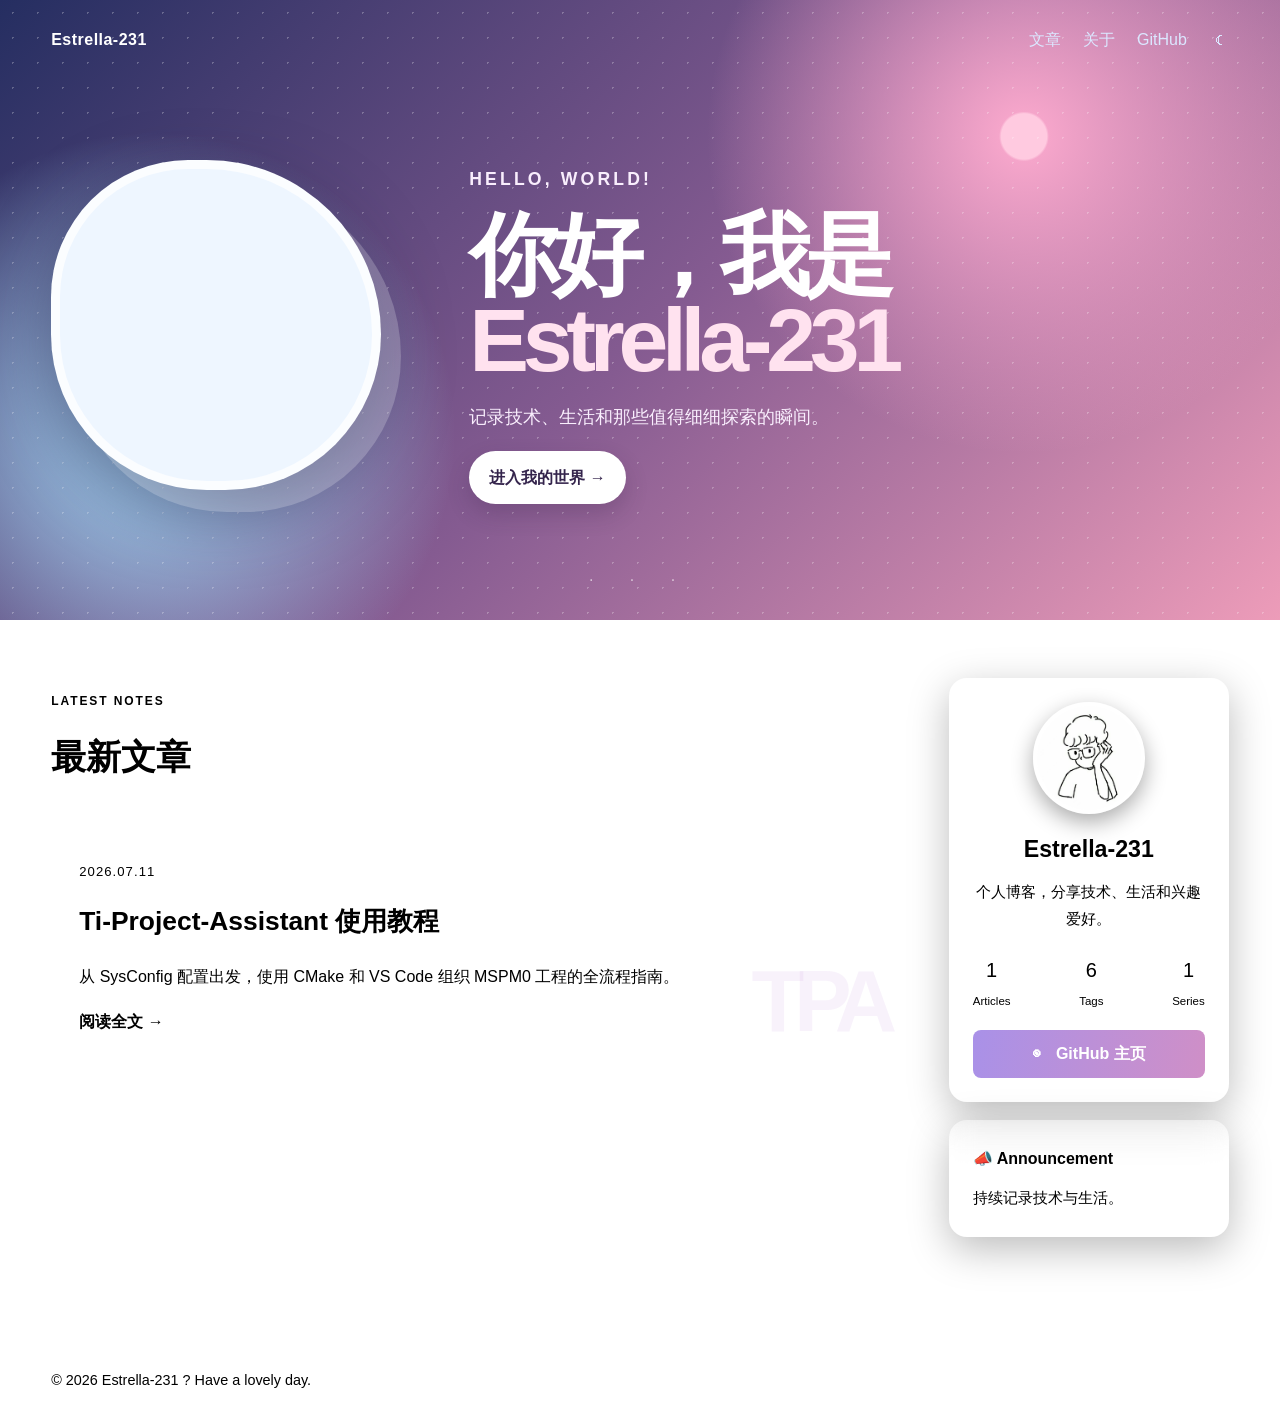
==== commit 874ce36a: "Use Frieren greeting on blog homepage" ====
--- a/index.html
+++ b/index.html
@@ -1 +1 @@
-<!doctype html><html lang="zh-CN"><head><meta charset="utf-8"><meta name="viewport" content="width=device-width,initial-scale=1"><title>Estrella-231 ? ????</title><meta name="description" content="Estrella-231 ?????"><link rel="stylesheet" href="styles.css"></head><body class="home"><header class="home-hero"><nav class="nav shell"><a class="brand" href="./">Estrella-231</a><div class="nav-links"><a href="#articles">??</a><a href="#about">??</a><a href="https://github.com/Estrella-231" target="_blank" rel="noopener">GitHub</a><button id="theme" aria-label="切换主题">☾</button></div></nav><div class="shell welcome"><img class="welcome-avatar" src="assets/avatar.jpg" alt="Estrella-231 的头像"><div><p class="eyebrow">HELLO, WORLD!</p><h1>你好，我是<br><span>Estrella-231</span></h1><p>记录技术、生活和那些值得细细探索的瞬间。</p><a class="hello-btn" href="#articles">进入我的世界 →</a></div></div><div class="wave">· · ·</div></header><main class="shell home-layout"><section class="home-feed" id="articles"><p class="section-kicker">LATEST NOTES</p><h2>最新文章</h2><a class="post-card" href="posts/ti-project-assistant/"><div><p class="post-date">2026.07.11</p><h3>Ti-Project-Assistant 使用教程</h3><p>从 SysConfig 配置出发，使用 CMake 和 VS Code 组织 MSPM0 工程的全流程指南。</p><span>阅读全文 →</span></div><div class="post-art">TPA</div></a></section><aside class="sidebar" id="about"><section class="profile-card"><div class="avatar-wrap"><img src="assets/avatar.jpg" alt="站点头像"></div><h2>Estrella-231</h2><p>个人博客，分享技术、生活和兴趣爱好。</p><div class="stats"><div><b>1</b><span>Articles</span></div><div><b>6</b><span>Tags</span></div><div><b>1</b><span>Series</span></div></div><a class="github-btn" href="https://github.com/Estrella-231" target="_blank" rel="noopener">◉　GitHub 主页</a></section><section class="announcement"><h3>📣 Announcement</h3><p>持续记录技术与生活。</p></section></aside></main><footer class="footer"><div class="shell">© 2026 Estrella-231 ? Have a lovely day.</div></footer><script>const b=document.body;document.getElementById('theme').onclick=()=>{b.classList.toggle('light');document.getElementById('theme').textContent=b.classList.contains('light')?'☀':'☾'};</script></body></html>+<!doctype html><html lang="zh-CN"><head><meta charset="utf-8"><meta name="viewport" content="width=device-width,initial-scale=1"><title>Estrella-231 ? ????</title><meta name="description" content="Estrella-231 ?????"><link rel="stylesheet" href="styles.css"></head><body class="home"><header class="home-hero"><nav class="nav shell"><a class="brand" href="./">Estrella-231</a><div class="nav-links"><a href="#articles">文章</a><a href="#about">关于</a><a href="https://github.com/Estrella-231" target="_blank" rel="noopener">GitHub</a><button id="theme" aria-label="切换主题">☾</button></div></nav><div class="shell welcome"><div class="frieren-greeting"><iframe src="https://tenor.com/embed/4201604130011975225" title="芙莉莲打招呼" allowfullscreen></iframe></div><div><p class="eyebrow">HELLO, WORLD!</p><h1>你好，我是<br><span>Estrella-231</span></h1><p>记录技术、生活和那些值得细细探索的瞬间。</p><a class="hello-btn" href="#articles">进入我的世界 →</a></div></div><div class="wave">· · ·</div></header><main class="shell home-layout"><section class="home-feed" id="articles"><p class="section-kicker">LATEST NOTES</p><h2>最新文章</h2><a class="post-card" href="posts/ti-project-assistant/"><div><p class="post-date">2026.07.11</p><h3>Ti-Project-Assistant 使用教程</h3><p>从 SysConfig 配置出发，使用 CMake 和 VS Code 组织 MSPM0 工程的全流程指南。</p><span>阅读全文 →</span></div><div class="post-art">TPA</div></a></section><aside class="sidebar" id="about"><section class="profile-card"><div class="avatar-wrap"><img src="assets/avatar.jpg" alt="站点头像"></div><h2>Estrella-231</h2><p>个人博客，分享技术、生活和兴趣爱好。</p><div class="stats"><div><b>1</b><span>Articles</span></div><div><b>6</b><span>Tags</span></div><div><b>1</b><span>Series</span></div></div><a class="github-btn" href="https://github.com/Estrella-231" target="_blank" rel="noopener">◉　GitHub 主页</a></section><section class="announcement"><h3>📣 Announcement</h3><p>持续记录技术与生活。</p></section></aside></main><footer class="footer"><div class="shell">© 2026 Estrella-231 ? Have a lovely day.</div></footer><script>const b=document.body;document.getElementById('theme').onclick=()=>{b.classList.toggle('light');document.getElementById('theme').textContent=b.classList.contains('light')?'☀':'☾'};</script></body></html>
--- a/styles.css
+++ b/styles.css
@@ -11,4 +11,4 @@
 :root{--bg:#0b1020;--surface:#111a31e8;--surface2:#182542;--text:#edf2ff;--muted:#aab6d2;--line:#293b68;--pink:#ff9ecb;--blue:#80dcff;--shadow:0 24px 80px #0008}*{box-sizing:border-box}html{scroll-behavior:smooth}body{margin:0;background:radial-gradient(1000px 600px at 10% 0,#1b3563,transparent 65%),var(--bg);color:var(--text);font:16px/1.85 "Noto Sans SC","PingFang SC","Microsoft YaHei","Segoe UI",sans-serif;transition:.3s}.shell{width:min(1180px,92vw);margin:auto}.hero{min-height:640px;position:relative;isolation:isolate;background-image:var(--hero);background-size:cover;background-position:center 38%;display:flex;flex-direction:column;overflow:hidden}.hero-shade{position:absolute;inset:0;background:linear-gradient(90deg,#081126f2 0%,#081126bb 38%,#08112642 75%),linear-gradient(0deg,var(--bg),transparent 35%);z-index:-1}.nav{display:flex;align-items:center;justify-content:space-between;padding:24px 0;position:relative}.brand{color:#fff;text-decoration:none;font-weight:800;letter-spacing:.03em}.nav-links{display:flex;align-items:center;gap:22px}.nav-links a,.nav-links button{color:#dbe7ff;text-decoration:none;background:none;border:0;font:inherit;cursor:pointer}.nav-links a:hover{color:var(--pink)}.hero-inner{padding:100px 0 96px}.eyebrow{font-size:.78rem;letter-spacing:.18em;color:var(--pink);font-weight:800}.hero h1{font-size:clamp(3.6rem,9vw,7.2rem);line-height:.94;letter-spacing:-.06em;margin:22px 0}.hero h1 span{color:transparent;-webkit-text-stroke:1px var(--blue)}.hero p{max-width:600px;font-size:1.15rem;color:#d2ddf4}.hero-meta{display:flex;gap:20px;color:#c0cbe4;font-size:.9rem;flex-wrap:wrap}.scroll-cue{position:absolute;right:4vw;bottom:34px;color:#b7c5e2;font-size:.7rem;letter-spacing:.18em;writing-mode:vertical-rl}.layout{display:grid;grid-template-columns:minmax(0,1fr) 280px;gap:34px;padding:58px 0 100px}.article{background:var(--surface);border:1px solid var(--line);border-radius:22px;padding:clamp(24px,4vw,60px);box-shadow:var(--shadow);backdrop-filter:blur(12px)}.article h1{font-size:2.3rem;line-height:1.25}.article h2{margin-top:2.6em;color:var(--blue);font-size:1.65rem}.article h3{margin-top:2em;color:var(--pink)}.article a{color:var(--blue)}.article code{background:#080f22;border:1px solid var(--line);padding:.12em .38em;border-radius:5px;color:#cff5ff}.article pre{overflow:auto;background:#070d1b;border:1px solid var(--line);border-radius:12px;padding:18px;color:#dbe8ff}.article img{max-width:100%;border-radius:12px}.article blockquote{border-left:4px solid var(--pink);background:var(--surface2);margin:1.5em 0;padding:.8em 1.1em;color:var(--muted)}.toc{position:sticky;top:24px;align-self:start;background:var(--surface);border:1px solid var(--line);border-radius:18px;padding:22px;box-shadow:0 12px 40px #0004;backdrop-filter:blur(12px)}.toc h3{margin-top:0;color:var(--pink)}.toc a{display:block;color:var(--muted);text-decoration:none;padding:5px 0}.toc a:hover{color:var(--blue);transform:translateX(3px)}.notice{background:linear-gradient(90deg,#24365e,#1b2948);border:1px solid #466395;border-radius:12px;padding:15px 18px;color:#d9e6ff}.footer{border-top:1px solid var(--line);padding:30px 0;color:var(--muted);font-size:.9rem}.light{--bg:#f4f7ff;--surface:#ffffffed;--surface2:#eef3ff;--text:#1d2942;--muted:#65718b;--line:#d5def1;--shadow:0 18px 50px #62749b2e}.light .hero-shade{background:linear-gradient(90deg,#18233dcc 0%,#18233d88 48%,#18233d28 100%),linear-gradient(0deg,var(--bg),transparent 35%)}@media(max-width:800px){.hero{min-height:570px}.hero-inner{padding-top:70px}.layout{grid-template-columns:1fr}.toc{position:static;order:-1}.nav-links a{display:none}.scroll-cue{display:none}}
 .sidebar{display:flex;flex-direction:column;gap:18px;align-self:start;position:sticky;top:24px}.profile-card,.announcement,.sidebar .toc{background:var(--surface);border:1px solid var(--line);border-radius:18px;padding:24px;box-shadow:0 12px 40px #0004;backdrop-filter:blur(12px)}.profile-card{text-align:center}.avatar-wrap{width:112px;height:112px;border-radius:50%;overflow:hidden;margin:0 auto 14px;border:4px solid #fff6;box-shadow:0 8px 22px #0005}.avatar-wrap img{width:100%;height:100%;object-fit:cover}.profile-card h2{margin:4px 0 8px;font-size:1.45rem}.profile-card p,.announcement p{color:var(--muted);margin:0 0 18px;font-size:.93rem}.stats{display:flex;justify-content:space-between;margin:18px 0;color:var(--muted)}.stats div{display:flex;flex-direction:column;gap:2px}.stats b{font-size:1.25rem;color:var(--text);font-weight:500}.stats span{font-size:.72rem}.github-btn{display:block;background:linear-gradient(100deg,#a991e8,#cf8fc7);color:#fff!important;text-decoration:none;border-radius:8px;padding:9px;font-weight:700}.social-row{margin-top:15px}.social-row a{color:var(--text);text-decoration:none;font-size:.85rem}.announcement h3{margin:0 0 12px;color:var(--pink);font-size:1rem}.announcement p{margin:0}.sidebar .toc{position:static;box-shadow:none}.sidebar .toc h3{margin-top:0}.sidebar .toc a{display:block;color:var(--muted);text-decoration:none;padding:5px 0}.sidebar .toc a:hover{color:var(--blue)}@media(max-width:800px){.sidebar{position:static}.profile-card{max-width:none}}
 
-.home-hero{min-height:620px;position:relative;overflow:hidden;background:radial-gradient(circle at 80% 22%,#ffcae0 0 2%,#f5a5ca 2.2%,transparent 28%),radial-gradient(circle at 12% 70%,#a7dffc 0,transparent 25%),linear-gradient(135deg,#252e61,#855b91 52%,#ed9cb9)}.home-hero:before{content:"";position:absolute;inset:0;opacity:.25;background-image:radial-gradient(#fff 1px,transparent 1px);background-size:25px 25px}.home-hero .nav,.welcome,.wave{position:relative}.welcome{min-height:490px;display:flex;align-items:center;gap:clamp(28px,7vw,88px)}.welcome-avatar{width:clamp(170px,25vw,290px);height:clamp(170px,25vw,290px);object-fit:cover;border-radius:48% 52% 44% 56%;background:#fff;padding:10px;box-shadow:20px 22px 0 #ffffff35,0 24px 65px #25204780}.welcome h1{font-size:clamp(3rem,7vw,6rem);line-height:.95;margin:14px 0;color:#fff;letter-spacing:-.07em}.welcome h1 span{color:#ffe2ef}.welcome p{color:#f9eefd;max-width:520px;font-size:1.1rem}.hello-btn{display:inline-block;color:#34244c;background:#fff;border-radius:99px;padding:12px 20px;text-decoration:none;font-weight:800;box-shadow:0 10px 22px #35214338}.wave{position:absolute;left:50%;bottom:25px;transform:translateX(-50%);letter-spacing:1em;color:#fff9}.home-layout{display:grid;grid-template-columns:minmax(0,1fr) 280px;gap:34px;padding:58px 0 100px}.section-kicker{letter-spacing:.16em;color:var(--pink);font-weight:800;font-size:.75rem}.home-feed h2{font-size:2.2rem;margin-top:5px}.post-card{display:block;text-decoration:none;color:var(--text);background:var(--surface);border:1px solid var(--line);border-radius:20px;padding:28px;box-shadow:var(--shadow);transition:.25s;overflow:hidden}.post-card:hover{transform:translateY(-5px);border-color:#bd94e7}.post-card>div:first-child{position:relative;z-index:1}.post-card h3{font-size:1.65rem;margin:8px 0}.post-card p{color:var(--muted)}.post-card span{color:var(--pink);font-weight:700}.post-date{font-size:.82rem;color:var(--blue)!important;letter-spacing:.08em}.post-art{float:right;margin-top:-115px;font-size:5.4rem;font-weight:900;color:#cb9be022;letter-spacing:-.12em}@media(max-width:800px){.welcome{min-height:530px;flex-direction:column;justify-content:center;text-align:center;gap:22px}.welcome-avatar{width:155px;height:155px}.welcome h1{font-size:3.6rem}.home-layout{grid-template-columns:1fr}.home .sidebar{order:-1}.post-art{display:none}}
+.home-hero{min-height:620px;position:relative;overflow:hidden;background:radial-gradient(circle at 80% 22%,#ffcae0 0 2%,#f5a5ca 2.2%,transparent 28%),radial-gradient(circle at 12% 70%,#a7dffc 0,transparent 25%),linear-gradient(135deg,#252e61,#855b91 52%,#ed9cb9)}.home-hero:before{content:"";position:absolute;inset:0;opacity:.25;background-image:radial-gradient(#fff 1px,transparent 1px);background-size:25px 25px}.home-hero .nav,.welcome,.wave{position:relative}.welcome{min-height:490px;display:flex;align-items:center;gap:clamp(28px,7vw,88px)}.frieren-greeting{width:clamp(210px,29vw,330px);aspect-ratio:1;overflow:hidden;border-radius:44% 56% 50% 50%;background:#eef6ff;border:9px solid #ffffffc9;box-shadow:20px 22px 0 #ffffff35,0 24px 65px #25204780}.frieren-greeting iframe{width:100%;height:100%;border:0;transform:scale(1.08)}.welcome h1{font-size:clamp(3rem,7vw,6rem);line-height:.95;margin:14px 0;color:#fff;letter-spacing:-.07em}.welcome h1 span{color:#ffe2ef}.welcome p{color:#f9eefd;max-width:520px;font-size:1.1rem}.hello-btn{display:inline-block;color:#34244c;background:#fff;border-radius:99px;padding:12px 20px;text-decoration:none;font-weight:800;box-shadow:0 10px 22px #35214338}.wave{position:absolute;left:50%;bottom:25px;transform:translateX(-50%);letter-spacing:1em;color:#fff9}.home-layout{display:grid;grid-template-columns:minmax(0,1fr) 280px;gap:34px;padding:58px 0 100px}.section-kicker{letter-spacing:.16em;color:var(--pink);font-weight:800;font-size:.75rem}.home-feed h2{font-size:2.2rem;margin-top:5px}.post-card{display:block;text-decoration:none;color:var(--text);background:var(--surface);border:1px solid var(--line);border-radius:20px;padding:28px;box-shadow:var(--shadow);transition:.25s;overflow:hidden}.post-card:hover{transform:translateY(-5px);border-color:#bd94e7}.post-card>div:first-child{position:relative;z-index:1}.post-card h3{font-size:1.65rem;margin:8px 0}.post-card p{color:var(--muted)}.post-card span{color:var(--pink);font-weight:700}.post-date{font-size:.82rem;color:var(--blue)!important;letter-spacing:.08em}.post-art{float:right;margin-top:-115px;font-size:5.4rem;font-weight:900;color:#cb9be022;letter-spacing:-.12em}@media(max-width:800px){.welcome{min-height:530px;flex-direction:column;justify-content:center;text-align:center;gap:22px}.frieren-greeting{width:180px}.welcome h1{font-size:3.6rem}.home-layout{grid-template-columns:1fr}.home .sidebar{order:-1}.post-art{display:none}}
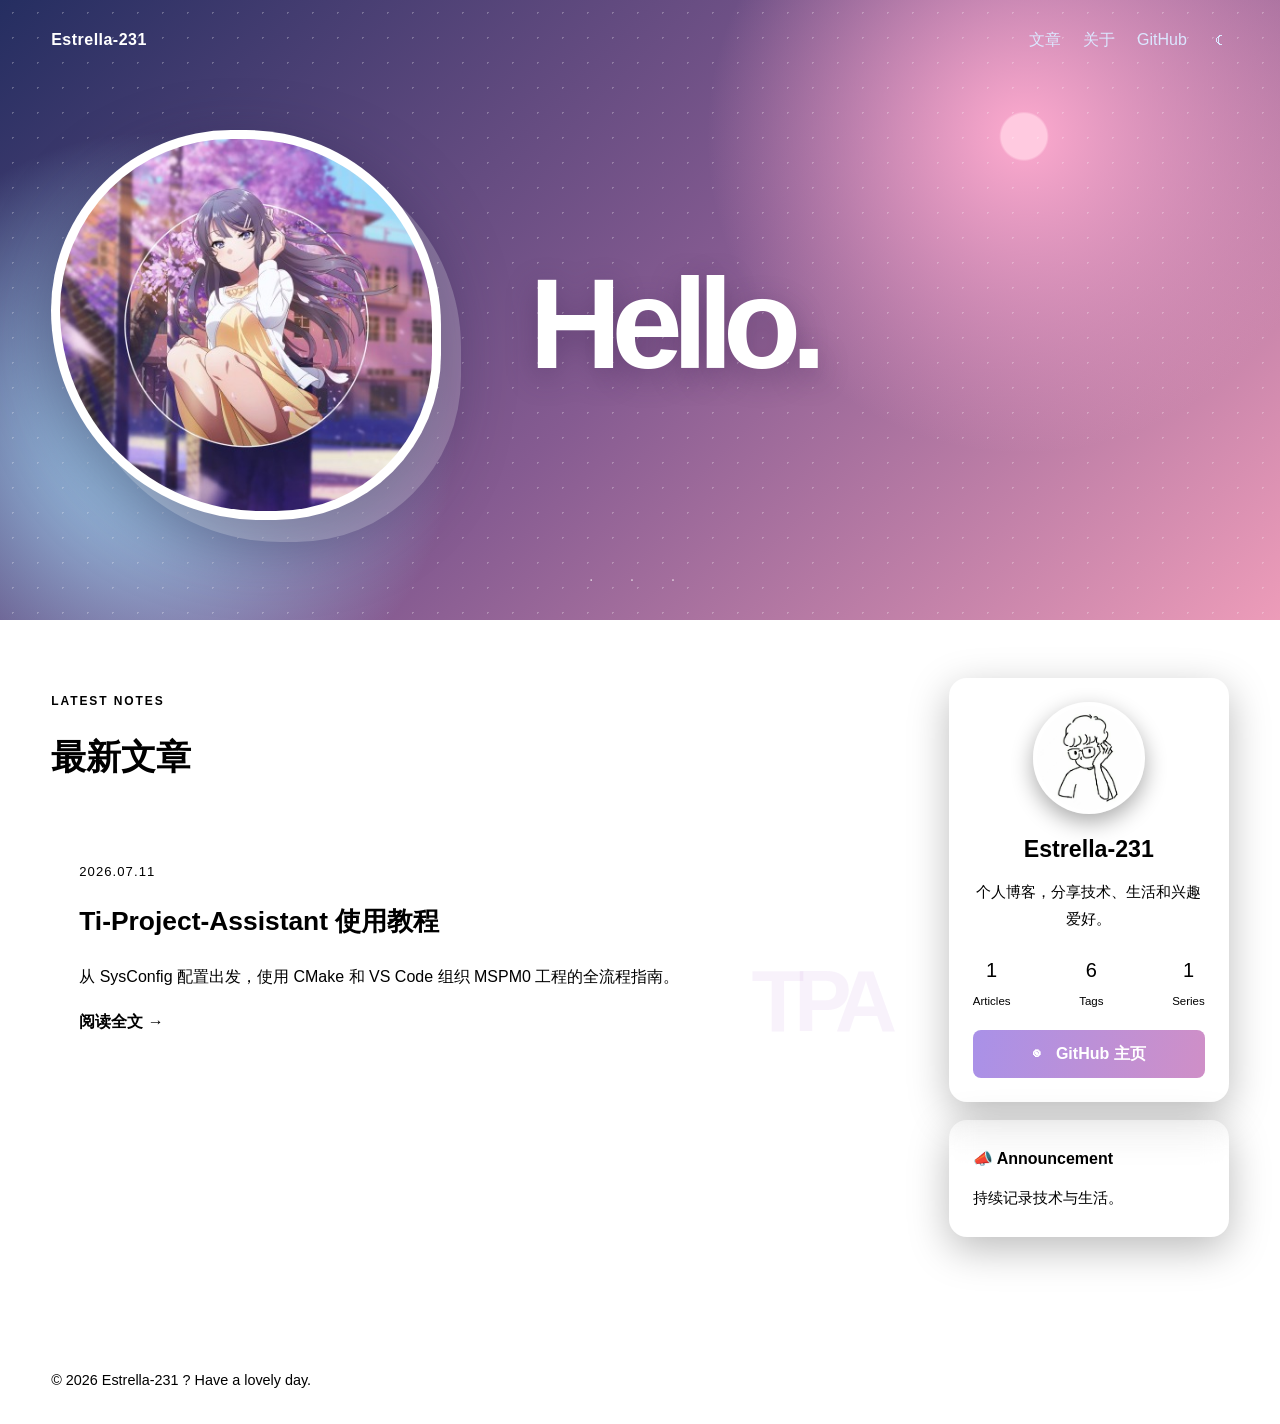
==== commit fe4c8099: "Simplify homepage greeting with Mai Sakurajima" ====
--- a/index.html
+++ b/index.html
@@ -1 +1 @@
-<!doctype html><html lang="zh-CN"><head><meta charset="utf-8"><meta name="viewport" content="width=device-width,initial-scale=1"><title>Estrella-231 ? ????</title><meta name="description" content="Estrella-231 ?????"><link rel="stylesheet" href="styles.css"></head><body class="home"><header class="home-hero"><nav class="nav shell"><a class="brand" href="./">Estrella-231</a><div class="nav-links"><a href="#articles">文章</a><a href="#about">关于</a><a href="https://github.com/Estrella-231" target="_blank" rel="noopener">GitHub</a><button id="theme" aria-label="切换主题">☾</button></div></nav><div class="shell welcome"><div class="frieren-greeting"><iframe src="https://tenor.com/embed/4201604130011975225" title="芙莉莲打招呼" allowfullscreen></iframe></div><div><p class="eyebrow">HELLO, WORLD!</p><h1>你好，我是<br><span>Estrella-231</span></h1><p>记录技术、生活和那些值得细细探索的瞬间。</p><a class="hello-btn" href="#articles">进入我的世界 →</a></div></div><div class="wave">· · ·</div></header><main class="shell home-layout"><section class="home-feed" id="articles"><p class="section-kicker">LATEST NOTES</p><h2>最新文章</h2><a class="post-card" href="posts/ti-project-assistant/"><div><p class="post-date">2026.07.11</p><h3>Ti-Project-Assistant 使用教程</h3><p>从 SysConfig 配置出发，使用 CMake 和 VS Code 组织 MSPM0 工程的全流程指南。</p><span>阅读全文 →</span></div><div class="post-art">TPA</div></a></section><aside class="sidebar" id="about"><section class="profile-card"><div class="avatar-wrap"><img src="assets/avatar.jpg" alt="站点头像"></div><h2>Estrella-231</h2><p>个人博客，分享技术、生活和兴趣爱好。</p><div class="stats"><div><b>1</b><span>Articles</span></div><div><b>6</b><span>Tags</span></div><div><b>1</b><span>Series</span></div></div><a class="github-btn" href="https://github.com/Estrella-231" target="_blank" rel="noopener">◉　GitHub 主页</a></section><section class="announcement"><h3>📣 Announcement</h3><p>持续记录技术与生活。</p></section></aside></main><footer class="footer"><div class="shell">© 2026 Estrella-231 ? Have a lovely day.</div></footer><script>const b=document.body;document.getElementById('theme').onclick=()=>{b.classList.toggle('light');document.getElementById('theme').textContent=b.classList.contains('light')?'☀':'☾'};</script></body></html>+<!doctype html><html lang="zh-CN"><head><meta charset="utf-8"><meta name="viewport" content="width=device-width,initial-scale=1"><title>Estrella-231 ? ????</title><meta name="description" content="Estrella-231 ?????"><link rel="stylesheet" href="styles.css"></head><body class="home"><header class="home-hero"><nav class="nav shell"><a class="brand" href="./">Estrella-231</a><div class="nav-links"><a href="#articles">文章</a><a href="#about">关于</a><a href="https://github.com/Estrella-231" target="_blank" rel="noopener">GitHub</a><button id="theme" aria-label="切换主题">☾</button></div></nav><div class="shell welcome"><div class="mai-greeting"><img src="assets/mai-sakurajima.jpg" alt="樱岛麻衣"></div><div class="minimal-hello">Hello.</div></div><div class="wave">· · ·</div></header><main class="shell home-layout"><section class="home-feed" id="articles"><p class="section-kicker">LATEST NOTES</p><h2>最新文章</h2><a class="post-card" href="posts/ti-project-assistant/"><div><p class="post-date">2026.07.11</p><h3>Ti-Project-Assistant 使用教程</h3><p>从 SysConfig 配置出发，使用 CMake 和 VS Code 组织 MSPM0 工程的全流程指南。</p><span>阅读全文 →</span></div><div class="post-art">TPA</div></a></section><aside class="sidebar" id="about"><section class="profile-card"><div class="avatar-wrap"><img src="assets/avatar.jpg" alt="站点头像"></div><h2>Estrella-231</h2><p>个人博客，分享技术、生活和兴趣爱好。</p><div class="stats"><div><b>1</b><span>Articles</span></div><div><b>6</b><span>Tags</span></div><div><b>1</b><span>Series</span></div></div><a class="github-btn" href="https://github.com/Estrella-231" target="_blank" rel="noopener">◉　GitHub 主页</a></section><section class="announcement"><h3>📣 Announcement</h3><p>持续记录技术与生活。</p></section></aside></main><footer class="footer"><div class="shell">© 2026 Estrella-231 ? Have a lovely day.</div></footer><script>const b=document.body;document.getElementById('theme').onclick=()=>{b.classList.toggle('light');document.getElementById('theme').textContent=b.classList.contains('light')?'☀':'☾'};</script></body></html>
--- a/styles.css
+++ b/styles.css
@@ -11,4 +11,4 @@
 :root{--bg:#0b1020;--surface:#111a31e8;--surface2:#182542;--text:#edf2ff;--muted:#aab6d2;--line:#293b68;--pink:#ff9ecb;--blue:#80dcff;--shadow:0 24px 80px #0008}*{box-sizing:border-box}html{scroll-behavior:smooth}body{margin:0;background:radial-gradient(1000px 600px at 10% 0,#1b3563,transparent 65%),var(--bg);color:var(--text);font:16px/1.85 "Noto Sans SC","PingFang SC","Microsoft YaHei","Segoe UI",sans-serif;transition:.3s}.shell{width:min(1180px,92vw);margin:auto}.hero{min-height:640px;position:relative;isolation:isolate;background-image:var(--hero);background-size:cover;background-position:center 38%;display:flex;flex-direction:column;overflow:hidden}.hero-shade{position:absolute;inset:0;background:linear-gradient(90deg,#081126f2 0%,#081126bb 38%,#08112642 75%),linear-gradient(0deg,var(--bg),transparent 35%);z-index:-1}.nav{display:flex;align-items:center;justify-content:space-between;padding:24px 0;position:relative}.brand{color:#fff;text-decoration:none;font-weight:800;letter-spacing:.03em}.nav-links{display:flex;align-items:center;gap:22px}.nav-links a,.nav-links button{color:#dbe7ff;text-decoration:none;background:none;border:0;font:inherit;cursor:pointer}.nav-links a:hover{color:var(--pink)}.hero-inner{padding:100px 0 96px}.eyebrow{font-size:.78rem;letter-spacing:.18em;color:var(--pink);font-weight:800}.hero h1{font-size:clamp(3.6rem,9vw,7.2rem);line-height:.94;letter-spacing:-.06em;margin:22px 0}.hero h1 span{color:transparent;-webkit-text-stroke:1px var(--blue)}.hero p{max-width:600px;font-size:1.15rem;color:#d2ddf4}.hero-meta{display:flex;gap:20px;color:#c0cbe4;font-size:.9rem;flex-wrap:wrap}.scroll-cue{position:absolute;right:4vw;bottom:34px;color:#b7c5e2;font-size:.7rem;letter-spacing:.18em;writing-mode:vertical-rl}.layout{display:grid;grid-template-columns:minmax(0,1fr) 280px;gap:34px;padding:58px 0 100px}.article{background:var(--surface);border:1px solid var(--line);border-radius:22px;padding:clamp(24px,4vw,60px);box-shadow:var(--shadow);backdrop-filter:blur(12px)}.article h1{font-size:2.3rem;line-height:1.25}.article h2{margin-top:2.6em;color:var(--blue);font-size:1.65rem}.article h3{margin-top:2em;color:var(--pink)}.article a{color:var(--blue)}.article code{background:#080f22;border:1px solid var(--line);padding:.12em .38em;border-radius:5px;color:#cff5ff}.article pre{overflow:auto;background:#070d1b;border:1px solid var(--line);border-radius:12px;padding:18px;color:#dbe8ff}.article img{max-width:100%;border-radius:12px}.article blockquote{border-left:4px solid var(--pink);background:var(--surface2);margin:1.5em 0;padding:.8em 1.1em;color:var(--muted)}.toc{position:sticky;top:24px;align-self:start;background:var(--surface);border:1px solid var(--line);border-radius:18px;padding:22px;box-shadow:0 12px 40px #0004;backdrop-filter:blur(12px)}.toc h3{margin-top:0;color:var(--pink)}.toc a{display:block;color:var(--muted);text-decoration:none;padding:5px 0}.toc a:hover{color:var(--blue);transform:translateX(3px)}.notice{background:linear-gradient(90deg,#24365e,#1b2948);border:1px solid #466395;border-radius:12px;padding:15px 18px;color:#d9e6ff}.footer{border-top:1px solid var(--line);padding:30px 0;color:var(--muted);font-size:.9rem}.light{--bg:#f4f7ff;--surface:#ffffffed;--surface2:#eef3ff;--text:#1d2942;--muted:#65718b;--line:#d5def1;--shadow:0 18px 50px #62749b2e}.light .hero-shade{background:linear-gradient(90deg,#18233dcc 0%,#18233d88 48%,#18233d28 100%),linear-gradient(0deg,var(--bg),transparent 35%)}@media(max-width:800px){.hero{min-height:570px}.hero-inner{padding-top:70px}.layout{grid-template-columns:1fr}.toc{position:static;order:-1}.nav-links a{display:none}.scroll-cue{display:none}}
 .sidebar{display:flex;flex-direction:column;gap:18px;align-self:start;position:sticky;top:24px}.profile-card,.announcement,.sidebar .toc{background:var(--surface);border:1px solid var(--line);border-radius:18px;padding:24px;box-shadow:0 12px 40px #0004;backdrop-filter:blur(12px)}.profile-card{text-align:center}.avatar-wrap{width:112px;height:112px;border-radius:50%;overflow:hidden;margin:0 auto 14px;border:4px solid #fff6;box-shadow:0 8px 22px #0005}.avatar-wrap img{width:100%;height:100%;object-fit:cover}.profile-card h2{margin:4px 0 8px;font-size:1.45rem}.profile-card p,.announcement p{color:var(--muted);margin:0 0 18px;font-size:.93rem}.stats{display:flex;justify-content:space-between;margin:18px 0;color:var(--muted)}.stats div{display:flex;flex-direction:column;gap:2px}.stats b{font-size:1.25rem;color:var(--text);font-weight:500}.stats span{font-size:.72rem}.github-btn{display:block;background:linear-gradient(100deg,#a991e8,#cf8fc7);color:#fff!important;text-decoration:none;border-radius:8px;padding:9px;font-weight:700}.social-row{margin-top:15px}.social-row a{color:var(--text);text-decoration:none;font-size:.85rem}.announcement h3{margin:0 0 12px;color:var(--pink);font-size:1rem}.announcement p{margin:0}.sidebar .toc{position:static;box-shadow:none}.sidebar .toc h3{margin-top:0}.sidebar .toc a{display:block;color:var(--muted);text-decoration:none;padding:5px 0}.sidebar .toc a:hover{color:var(--blue)}@media(max-width:800px){.sidebar{position:static}.profile-card{max-width:none}}
 
-.home-hero{min-height:620px;position:relative;overflow:hidden;background:radial-gradient(circle at 80% 22%,#ffcae0 0 2%,#f5a5ca 2.2%,transparent 28%),radial-gradient(circle at 12% 70%,#a7dffc 0,transparent 25%),linear-gradient(135deg,#252e61,#855b91 52%,#ed9cb9)}.home-hero:before{content:"";position:absolute;inset:0;opacity:.25;background-image:radial-gradient(#fff 1px,transparent 1px);background-size:25px 25px}.home-hero .nav,.welcome,.wave{position:relative}.welcome{min-height:490px;display:flex;align-items:center;gap:clamp(28px,7vw,88px)}.frieren-greeting{width:clamp(210px,29vw,330px);aspect-ratio:1;overflow:hidden;border-radius:44% 56% 50% 50%;background:#eef6ff;border:9px solid #ffffffc9;box-shadow:20px 22px 0 #ffffff35,0 24px 65px #25204780}.frieren-greeting iframe{width:100%;height:100%;border:0;transform:scale(1.08)}.welcome h1{font-size:clamp(3rem,7vw,6rem);line-height:.95;margin:14px 0;color:#fff;letter-spacing:-.07em}.welcome h1 span{color:#ffe2ef}.welcome p{color:#f9eefd;max-width:520px;font-size:1.1rem}.hello-btn{display:inline-block;color:#34244c;background:#fff;border-radius:99px;padding:12px 20px;text-decoration:none;font-weight:800;box-shadow:0 10px 22px #35214338}.wave{position:absolute;left:50%;bottom:25px;transform:translateX(-50%);letter-spacing:1em;color:#fff9}.home-layout{display:grid;grid-template-columns:minmax(0,1fr) 280px;gap:34px;padding:58px 0 100px}.section-kicker{letter-spacing:.16em;color:var(--pink);font-weight:800;font-size:.75rem}.home-feed h2{font-size:2.2rem;margin-top:5px}.post-card{display:block;text-decoration:none;color:var(--text);background:var(--surface);border:1px solid var(--line);border-radius:20px;padding:28px;box-shadow:var(--shadow);transition:.25s;overflow:hidden}.post-card:hover{transform:translateY(-5px);border-color:#bd94e7}.post-card>div:first-child{position:relative;z-index:1}.post-card h3{font-size:1.65rem;margin:8px 0}.post-card p{color:var(--muted)}.post-card span{color:var(--pink);font-weight:700}.post-date{font-size:.82rem;color:var(--blue)!important;letter-spacing:.08em}.post-art{float:right;margin-top:-115px;font-size:5.4rem;font-weight:900;color:#cb9be022;letter-spacing:-.12em}@media(max-width:800px){.welcome{min-height:530px;flex-direction:column;justify-content:center;text-align:center;gap:22px}.frieren-greeting{width:180px}.welcome h1{font-size:3.6rem}.home-layout{grid-template-columns:1fr}.home .sidebar{order:-1}.post-art{display:none}}
+.home-hero{min-height:620px;position:relative;overflow:hidden;background:radial-gradient(circle at 80% 22%,#ffcae0 0 2%,#f5a5ca 2.2%,transparent 28%),radial-gradient(circle at 12% 70%,#a7dffc 0,transparent 25%),linear-gradient(135deg,#252e61,#855b91 52%,#ed9cb9)}.home-hero:before{content:"";position:absolute;inset:0;opacity:.25;background-image:radial-gradient(#fff 1px,transparent 1px);background-size:25px 25px}.home-hero .nav,.welcome,.wave{position:relative}.welcome{min-height:490px;display:flex;align-items:center;gap:clamp(28px,7vw,88px)}.mai-greeting{width:clamp(230px,32vw,390px);aspect-ratio:1;overflow:hidden;border-radius:48% 52% 44% 56%;background:#fff;border:9px solid #ffffffc9;box-shadow:20px 22px 0 #ffffff35,0 24px 65px #25204780}.mai-greeting img{width:100%;height:100%;object-fit:cover;object-position:center}.minimal-hello{font-size:clamp(4rem,10vw,9rem);font-weight:800;letter-spacing:-.08em;color:#fff;text-shadow:0 8px 30px #3f245266}.welcome h1{font-size:clamp(3rem,7vw,6rem);line-height:.95;margin:14px 0;color:#fff;letter-spacing:-.07em}.welcome h1 span{color:#ffe2ef}.welcome p{color:#f9eefd;max-width:520px;font-size:1.1rem}.hello-btn{display:inline-block;color:#34244c;background:#fff;border-radius:99px;padding:12px 20px;text-decoration:none;font-weight:800;box-shadow:0 10px 22px #35214338}.wave{position:absolute;left:50%;bottom:25px;transform:translateX(-50%);letter-spacing:1em;color:#fff9}.home-layout{display:grid;grid-template-columns:minmax(0,1fr) 280px;gap:34px;padding:58px 0 100px}.section-kicker{letter-spacing:.16em;color:var(--pink);font-weight:800;font-size:.75rem}.home-feed h2{font-size:2.2rem;margin-top:5px}.post-card{display:block;text-decoration:none;color:var(--text);background:var(--surface);border:1px solid var(--line);border-radius:20px;padding:28px;box-shadow:var(--shadow);transition:.25s;overflow:hidden}.post-card:hover{transform:translateY(-5px);border-color:#bd94e7}.post-card>div:first-child{position:relative;z-index:1}.post-card h3{font-size:1.65rem;margin:8px 0}.post-card p{color:var(--muted)}.post-card span{color:var(--pink);font-weight:700}.post-date{font-size:.82rem;color:var(--blue)!important;letter-spacing:.08em}.post-art{float:right;margin-top:-115px;font-size:5.4rem;font-weight:900;color:#cb9be022;letter-spacing:-.12em}@media(max-width:800px){.welcome{min-height:530px;flex-direction:column;justify-content:center;text-align:center;gap:22px}.mai-greeting{width:190px}.welcome h1{font-size:3.6rem}.home-layout{grid-template-columns:1fr}.home .sidebar{order:-1}.post-art{display:none}}
